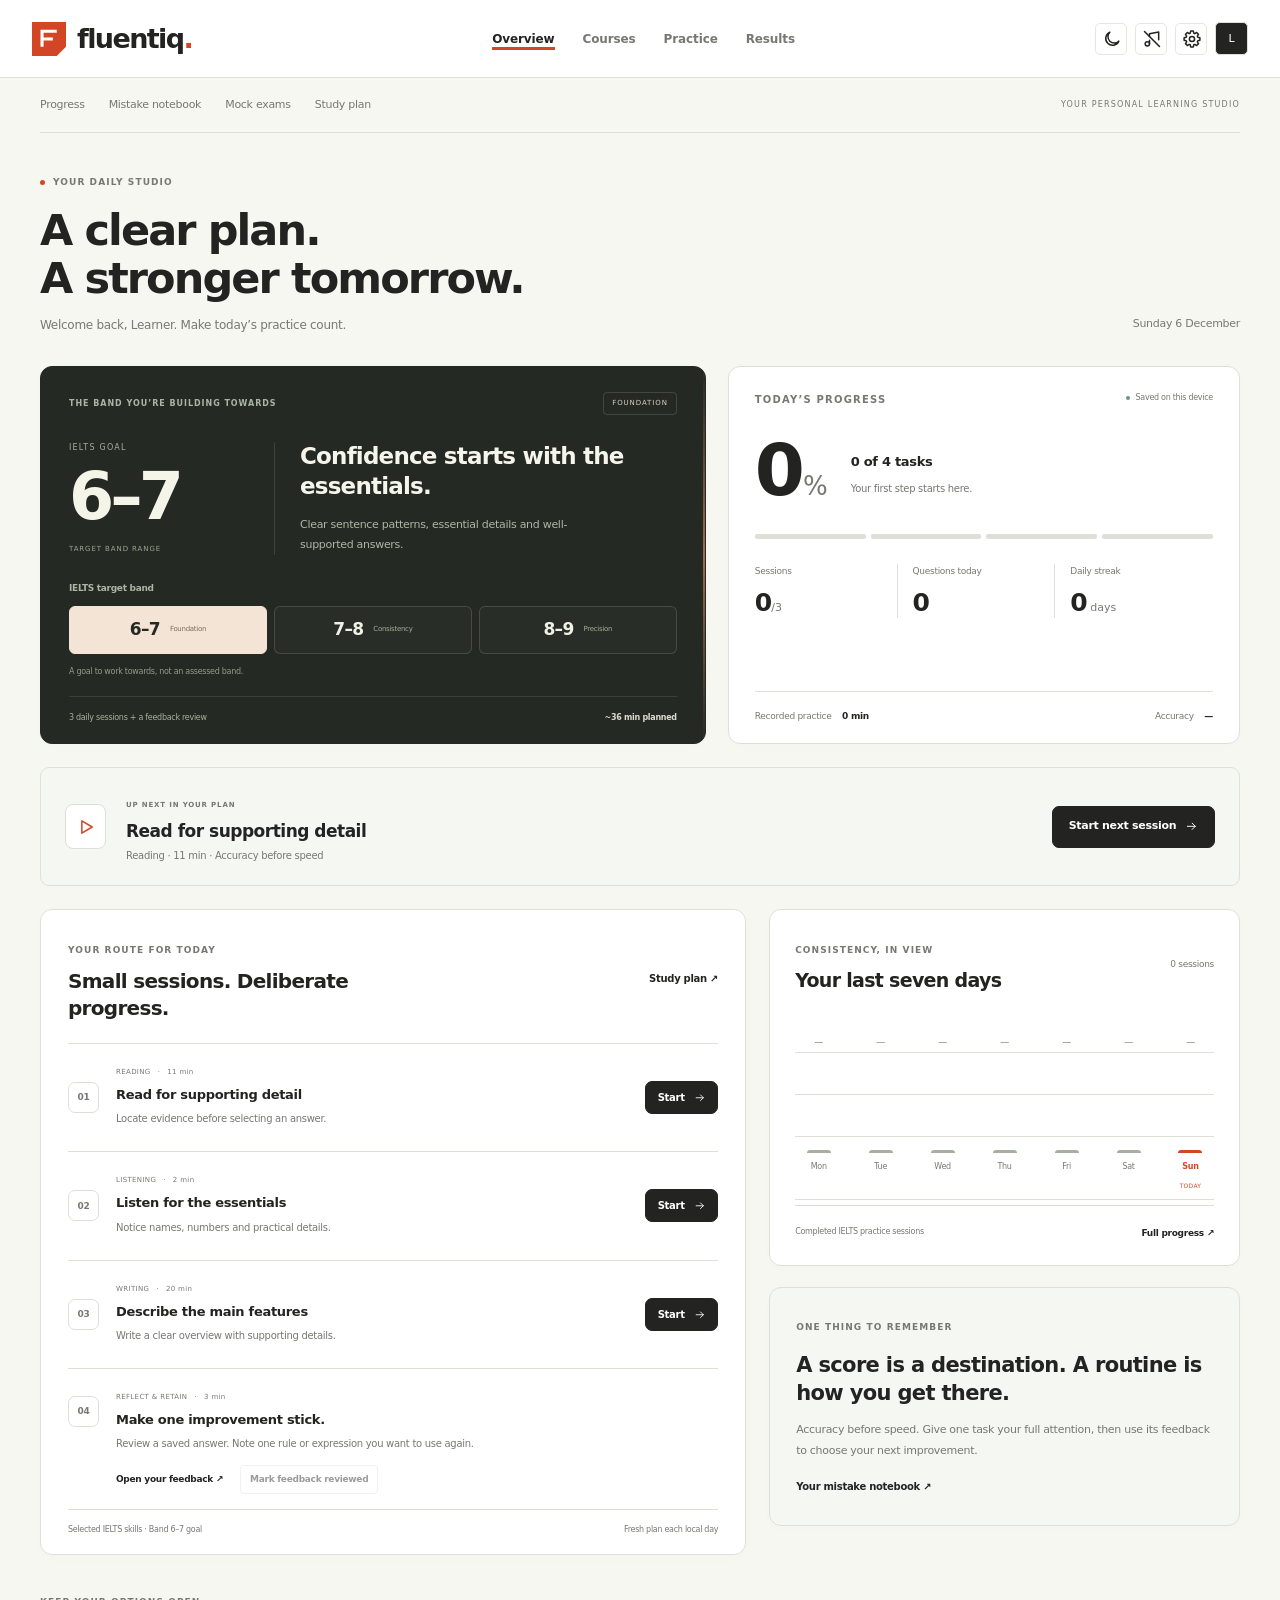
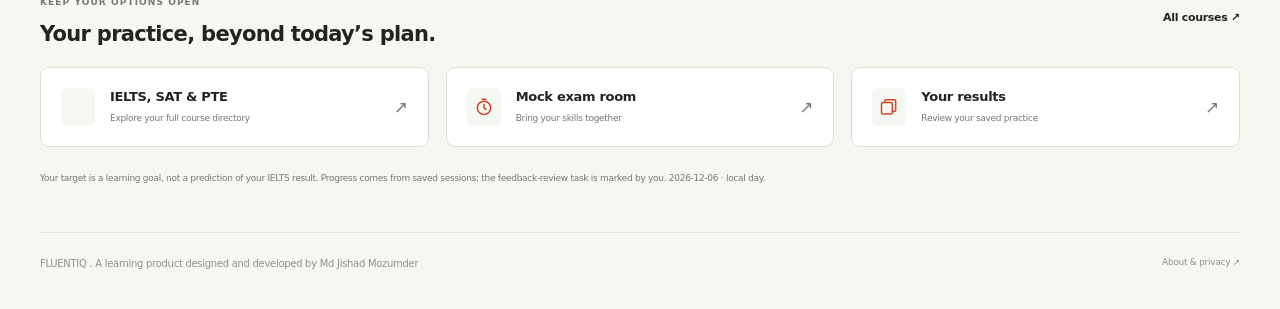
==== index.html @ cf51a18f "Add files via upload" ====
<!doctype html><html lang="en"><head><meta charset="utf-8"><meta name="viewport" content="width=device-width,initial-scale=1,viewport-fit=cover"><meta name="theme-color" content="#152e2b"><meta name="description" content="Fluentiq: IELTS, SAT and PTE courses with timed practice, live speaking examiner and instant writing feedback. Your personal practice workspace."><title>Fluentiq — Your daily learning studio</title><link rel="icon" href="icon.svg"><style>
:root{--bg:#f4f6fb;--surface:#fff;--surface2:#f8f9fd;--ink:#17213a;--muted:#71809a;--line:#e6eaf2;--blue:#3968f5;--violet:#7959ed;--good:#118b64;--bad:#d64e62;color-scheme:light}html[data-theme=dark]{--bg:#0d1221;--surface:#151d31;--surface2:#1b2540;--ink:#edf2ff;--muted:#9daac4;--line:#293550;color-scheme:dark}*{box-sizing:border-box}body{margin:0;background:var(--bg);color:var(--ink);font:16px/1.5 Inter,ui-sans-serif,system-ui,-apple-system,sans-serif}button,input,select,textarea{font:inherit}button{cursor:pointer}button:disabled{cursor:default;opacity:.5}button:focus-visible,a:focus-visible,input:focus-visible,textarea:focus-visible,select:focus-visible{outline:3px solid #8f9eff;outline-offset:3px}button{color:inherit}h1,h2,h3,p{margin-top:0}header{height:calc(76px + var(--sat,env(safe-area-inset-top)));padding:var(--sat,env(safe-area-inset-top)) max(20px,calc((100vw - 1180px)/2)) 0;display:flex;align-items:center;justify-content:space-between;background:var(--surface);border-bottom:1px solid var(--line);position:sticky;top:0;z-index:10}.brand{display:flex;gap:11px;align-items:center;background:none;border:0;text-align:left;padding:0}.brandmark{width:43px;height:43px;border-radius:14px;display:grid;place-items:center;font-weight:900;color:white;letter-spacing:-2px;background:linear-gradient(140deg,#315df0,#7657ef);box-shadow:0 8px 20px #4d68ef33}.brand b{letter-spacing:.15em}.brand small{display:block;font-size:.58rem;letter-spacing:.2em;color:var(--muted)}.actions{display:flex;gap:9px}.iconbtn,.avatar{width:41px;height:41px;border:1px solid var(--line);background:var(--surface);border-radius:13px;display:grid;place-items:center}.avatar{background:linear-gradient(135deg,#18294e,#5c6df1);color:#fff;border:0;overflow:hidden;padding:0;border-radius:50%;position:relative;flex-shrink:0}.avatar img{display:block;position:absolute;inset:0;width:100%;height:100%;object-fit:cover;object-position:center;border-radius:inherit}.layout{max-width:1180px;margin:auto;padding:28px 20px 50px;display:grid;grid-template-columns:200px minmax(0,1fr);gap:30px}aside{position:sticky;top:105px;height:max-content}.navlabel{font-size:.64rem;letter-spacing:.17em;color:var(--muted);padding:0 12px}.navbtn{display:flex;gap:13px;align-items:center;width:100%;padding:12px;border:0;background:transparent;border-radius:13px;text-align:left;color:var(--muted);font-size:.85rem;font-weight:650;margin-top:5px}.navbtn.active,.navbtn:hover{background:var(--surface);color:var(--blue);box-shadow:0 5px 20px #182a5a09}.navbtn span{width:20px;text-align:center;font-size:1.1rem}.sidebar-note{margin-top:26px;padding:20px 16px;border-radius:19px;background:linear-gradient(140deg,#172443,#2d4383);color:white}.sidebar-note b{font-size:.94rem}.sidebar-note p{font-size:.73rem;color:#c5d2f2;margin:10px 0 17px}.credit{display:block;color:var(--muted);font-size:.62rem;padding:20px 12px}main{min-width:0}.eyebrow{font-size:.65rem;font-weight:850;letter-spacing:.17em;color:var(--blue);text-transform:uppercase}.pagehead{display:flex;justify-content:space-between;align-items:center;margin:0 0 24px;gap:15px}.pagehead h1{font-size:2rem;letter-spacing:-.055em;margin:5px 0}.pagehead p{color:var(--muted);font-size:.85rem;margin:0}.hero{background:linear-gradient(115deg,#111a32,#243b78 65%,#4b4ce0);color:white;padding:32px;border-radius:25px;position:relative;overflow:hidden}.hero:after{content:"";position:absolute;right:-60px;top:-160px;width:340px;height:340px;border:1px solid #ffffff20;border-radius:50%;box-shadow:0 0 0 65px #ffffff04,0 0 0 130px #ffffff03;pointer-events:none}.hero .eyebrow{color:#b8c6ff}.hero h1{font-size:clamp(2rem,4vw,2.8rem);line-height:1.08;letter-spacing:-.055em;margin:13px 0}.hero p{font-size:.86rem;color:#d8e0ff;max-width:460px}.hero .actions{margin-top:24px;flex-wrap:wrap}.btn{border:0;border-radius:11px;padding:11px 16px;font-weight:750;display:inline-flex;align-items:center;justify-content:center;gap:8px;text-decoration:none;font-size:.82rem}.primary{background:linear-gradient(100deg,#4474ff,#8464f6);color:white;box-shadow:0 6px 15px #355ee825}.white{background:white;color:#1a2b57}.ghost{background:var(--surface2);color:var(--ink);border:1px solid var(--line)}.glass{background:#ffffff15;color:white;border:1px solid #ffffff30}.small{padding:8px 11px;font-size:.73rem}.grid{display:grid;gap:15px}.stats{grid-template-columns:repeat(4,1fr);margin:18px 0 28px}.stat,.panel,.coursecard,.testcard{border:1px solid var(--line);background:var(--surface);border-radius:20px;padding:19px;box-shadow:0 8px 24px #19285004}.stat{padding:16px}.stat small{font-size:.65rem;color:var(--muted)}.stat strong{display:block;font-size:1.7rem;letter-spacing:-.05em;margin:4px 0}.statTop{font-size:.7rem;color:var(--muted)}.sectiontitle{display:flex;justify-content:space-between;align-items:center;margin:25px 0 14px}.sectiontitle h2{font-size:1.06rem;margin:0}.textbtn{border:0;background:none;color:var(--blue);font-size:.75rem;font-weight:750}.examgrid{grid-template-columns:repeat(3,1fr)}.courseIcon{width:44px;height:44px;border-radius:14px;background:#eaf0ff;color:#4063d7;display:grid;place-items:center;font-size:1.4rem;margin-bottom:16px}.coursecard h3,.testcard h3{font-size:.98rem;margin-bottom:6px}.coursecard p,.testcard p{font-size:.75rem;color:var(--muted);margin-bottom:16px}.coursecard p{min-height:54px}.courseFoot{display:flex;justify-content:space-between;align-items:center;gap:4px}.courseFoot small{font-size:.64rem;color:var(--muted)}.twocol{grid-template-columns:1.2fr .8fr;margin-top:20px}.panel h3{font-size:.96rem;margin-bottom:12px}.panel p{font-size:.81rem;color:var(--muted)}.pill{display:inline-flex;padding:5px 9px;border-radius:50px;background:var(--surface2);color:var(--blue);font-size:.64rem;font-weight:800}.testtop{display:flex;justify-content:space-between;align-items:center;gap:9px;margin-bottom:10px}.tag{font-size:.65rem;font-weight:850;letter-spacing:.06em;color:var(--blue);text-transform:uppercase}.filters{display:flex;gap:7px;flex-wrap:wrap;margin:12px 0}.chip{border:1px solid var(--line);background:var(--surface);color:var(--muted);border-radius:50px;font-size:.73rem;padding:8px 12px}.chip.active{color:var(--blue);border-color:var(--blue);background:var(--surface2)}.testgrid{grid-template-columns:repeat(2,1fr);margin-top:20px}.testcard>.btn{width:100%}.testmeta{color:var(--muted);font-size:.68rem;margin-bottom:16px}.settingsgrid{grid-template-columns:repeat(2,1fr)}.setting{padding:15px 0;border-bottom:1px solid var(--line);display:flex;align-items:center;justify-content:space-between;gap:15px}.setting:last-child{border-bottom:0}.setting b{display:block;font-size:.8rem}.setting small{display:block;color:var(--muted);font-size:.69rem;max-width:260px}.switch{width:43px;height:25px;border-radius:40px;background:var(--line);border:0;position:relative;flex-shrink:0}.switch:after{content:"";position:absolute;width:19px;height:19px;top:3px;left:3px;border-radius:50%;background:white;transition:left .2s}.switch.on{background:var(--blue)}.switch.on:after{left:21px}input:not([type=checkbox]):not([type=range]),select,textarea{padding:11px;border-radius:11px;border:1px solid var(--line);background:var(--surface2);color:var(--ink);max-width:100%}label.field{display:block;font-size:.76rem;font-weight:700;margin:16px 0 7px}.field input{display:block;width:100%;margin-top:7px}textarea{width:100%;min-height:160px;resize:vertical}input[type=range]{width:125px}.profilehero{display:flex;align-items:center;gap:23px;padding:26px}.pfpic{width:100px;height:100px;border-radius:50%;background:linear-gradient(135deg,#18294e,#5c6df1);color:white;font-size:2.4rem;display:grid;place-items:center;overflow:hidden;flex:none}.pfpic{position:relative;padding:0}.pfpic img{display:block;position:absolute;inset:0;width:100%;height:100%;object-fit:cover;object-position:center;border-radius:inherit}.empty{padding:28px;color:var(--muted);font-size:.83rem;border:1px dashed var(--line);border-radius:16px;background:var(--surface)}.progress{height:6px;background:var(--line);border-radius:10px;overflow:hidden;margin:13px 0}.progress span{display:block;height:100%;background:linear-gradient(90deg,var(--blue),var(--violet))}.muted{font-size:.74rem;color:var(--muted)}.bottomnav{display:none}footer{font-size:.64rem;color:var(--muted);text-align:center;margin-top:40px}dialog{border:1px solid var(--line);background:var(--surface);color:var(--ink);padding:0;border-radius:22px;width:min(820px,calc(100% - 24px));max-height:calc(100dvh - 32px - var(--sat,env(safe-area-inset-top)) - var(--sab,env(safe-area-inset-bottom)));box-shadow:0 30px 100px #0005}dialog::backdrop{background:#090f20b8}.modalhead{display:flex;align-items:center;justify-content:space-between;gap:12px;padding:15px 20px;border-bottom:1px solid var(--line);position:sticky;top:0;background:var(--surface);z-index:2}.modalhead b{font-size:.85rem}#modalBody{padding:22px}.timer{font-weight:850;font-variant-numeric:tabular-nums;background:var(--surface2);border-radius:10px;padding:8px 12px;color:var(--blue)}.passage{background:var(--surface2);border-radius:14px;padding:18px;font-size:.84rem;white-space:pre-line;margin:17px 0;color:var(--muted)}.question{font-size:1.08rem;font-weight:750;margin:18px 0}.options{display:grid;gap:10px}.option{text-align:left;padding:14px;border:1px solid var(--line);background:var(--surface);border-radius:12px;font-size:.85rem}.option.selected{border-color:var(--blue);background:var(--surface2);color:var(--blue)}.qfoot{display:flex;justify-content:space-between;gap:10px;flex-wrap:wrap;margin-top:22px}.explain{border-left:3px solid var(--blue);background:var(--surface2);padding:15px;margin-top:15px;font-size:.8rem}.resultScore{font-size:3rem;font-weight:900;letter-spacing:-.06em;color:var(--blue)}.reviewitem{padding:15px 0;border-bottom:1px solid var(--line);font-size:.84rem}.reviewitem p{font-size:.78rem;color:var(--muted);white-space:pre-wrap}.coach{display:flex;gap:12px;align-items:center}.coach .brandmark{flex:none}.coach b{display:block;font-size:.9rem}.status{font-size:.74rem;color:var(--muted);margin:12px 0;min-height:22px}#toast{position:fixed;z-index:1100;bottom:90px;left:50%;transform:translateX(-50%);background:#172342;color:white;padding:12px 17px;border-radius:12px;font-size:.8rem;max-width:90vw;display:none}#toast.show{display:block}#splash{position:fixed;inset:0;z-index:1000;display:grid;place-items:center;background:radial-gradient(circle at 50% 35%,#243767,#0a1022 75%);color:white;transition:opacity .5s,visibility .5s}#splash.out{opacity:0;visibility:hidden;pointer-events:none}.splash-inner{text-align:center;padding:25px}.splash-inner .brandmark{width:88px;height:88px;font-size:2rem;border-radius:27px;margin:0 auto 28px;animation:arrive .9s both,pulse 3s 1s infinite}.splash-inner h1{font-size:1.55rem;letter-spacing:.4em;padding-left:.4em;animation:arrive 1s .2s both;margin-bottom:7px}.splash-inner p{font-size:.65rem;letter-spacing:.3em;color:#b8c6e4}.loading{display:block;width:45px;height:2px;background:linear-gradient(90deg,transparent,#b8c6ff,transparent);margin:28px auto}.splash-inner button{display:flex;margin:0 auto 20px}.splash-inner label{display:block;font-size:.78rem;color:#d8e0ff}.splash-inner small{display:block;margin-top:8px;color:#8f9cba;font-size:.65rem}.rm *{animation:none!important;transition:none!important}@keyframes arrive{from{opacity:0;transform:translateY(12px) scale(.9)}to{opacity:1;transform:none}}@keyframes pulse{50%{box-shadow:0 0 70px #7069ee55}}@media(prefers-reduced-motion:reduce){*{animation:none!important;transition:none!important}}@media(max-width:850px){.layout{grid-template-columns:1fr;padding-bottom:100px}aside{display:none}.bottomnav{display:flex;position:fixed;z-index:20;bottom:0;left:0;right:0;background:var(--surface);border-top:1px solid var(--line);padding:6px 4px max(6px,var(--sab,env(safe-area-inset-bottom)));justify-content:space-around}.bottomnav .navbtn{flex-direction:column;gap:1px;font-size:.6rem;align-items:center;width:auto;flex:1;margin:0;padding:5px}.bottomnav .navbtn.active{box-shadow:none}.twocol{grid-template-columns:1fr}}@media(max-width:560px){header{padding-left:14px;padding-right:14px}.layout{padding:18px 13px 100px}.hero{padding:24px 20px}.stats{grid-template-columns:repeat(2,1fr);gap:10px}.examgrid,.testgrid,.settingsgrid{grid-template-columns:1fr}.coursecard p{min-height:0}.pagehead{align-items:flex-start}.pagehead h1{font-size:1.8rem}.profilehero{flex-direction:column;text-align:center}.profilehero .actions{justify-content:center}#modalBody{padding:16px}.brand b{font-size:.88rem}}
.recording-panel{margin:18px 0}.recording-panel p{font-size:.76rem}.audio-clip{border-top:1px solid var(--line);padding:13px 0;display:flex;flex-direction:column;align-items:flex-start;gap:10px}.audio-clip b{font-size:.78rem}.audio-clip audio{width:100%;max-width:100%}.overall-module{margin:12px 0}.library-count{margin:15px 0}
/* Automatic branded opening and a focused feedback workspace. */
#splash{background:radial-gradient(ellipse at 50% 30%,#24365e 0%,#15213e 38%,#090e21 82%)}.splash-inner .brandmark{width:126px;height:126px;border-radius:37px;font-size:3rem;letter-spacing:-5px;margin-bottom:44px;box-shadow:0 0 100px #5261f03a}.splash-inner h1{font-size:1.6rem;letter-spacing:.55em;padding-left:.55em;margin-bottom:16px}.splash-inner p{font-size:.7rem;letter-spacing:.3em}.splash-inner .loading{margin:45px auto 22px;width:54px;background:linear-gradient(90deg,transparent,#cbd6ff,transparent);animation:pulse 1.3s infinite}.splash-inner small{font-size:.66rem;color:#9cabc9}.speaking-report{margin:22px 0 28px}.report-banner{display:flex;align-items:center;justify-content:space-between;gap:22px;border-radius:20px;padding:25px;background:linear-gradient(120deg,#172443,#33448a);color:#fff}.report-banner .eyebrow{color:#bac9ff}.report-banner h2{margin:8px 0;font-size:1.7rem;letter-spacing:-.04em}.report-banner p{color:#cbd6ef;font-size:.75rem;margin:0}.band-tile{min-width:145px;text-align:center;padding:15px;border:1px solid #ffffff28;border-radius:15px;background:#ffffff0a}.band-tile span,.band-tile small{font-size:.65rem;display:block;color:#d3ddff}.band-tile strong{font-size:3rem;letter-spacing:-.05em;line-height:1.3}.report-disclaimer{font-size:.72rem;color:var(--muted);margin:13px 0 22px}.report-summary{font-size:.88rem;line-height:1.7}.criteria-grid{display:grid;grid-template-columns:repeat(2,minmax(0,1fr));gap:12px;margin:18px 0}.criteria-grid .panel{padding:17px}.criteria-grid b{font-size:.78rem}.criteria-grid strong{font-size:1.3rem;color:var(--blue)}.criteria-grid p,.criteria-grid small{font-size:.74rem;line-height:1.7}.report-columns{display:grid;grid-template-columns:.85fr 1.15fr;gap:12px;margin-bottom:16px}.report-columns ul{padding-left:18px;font-size:.78rem;line-height:1.8}.report-columns li{margin:10px 0}.focus-item{border-top:1px solid var(--line);padding-top:13px;margin-top:13px}.focus-item b{font-size:.8rem}.focus-item p{font-size:.76rem;margin:6px 0}.practice-plan{padding-left:23px;font-size:.8rem}.practice-plan li{padding:8px}.practice-plan p{margin:6px 0}.report-limitations{font-size:.76rem;color:var(--muted);margin:20px 0}.assessment-connect{margin-top:18px}.consent{display:flex;gap:10px;align-items:flex-start;font-size:.76rem;margin:16px 0}.consent input{margin-top:4px}.assessment-connect>.btn{margin-top:4px}@media(max-width:560px){.report-banner{padding:20px;gap:14px;align-items:flex-start;flex-direction:column}.band-tile{display:flex;align-items:center;justify-content:space-between;gap:15px;width:100%;padding:10px 14px}.band-tile strong{font-size:2.5rem}.criteria-grid,.report-columns{grid-template-columns:1fr}.splash-inner .brandmark{width:116px;height:116px;border-radius:34px}.splash-inner h1{font-size:1.45rem}}
.ai-setup{margin:16px 0;color:var(--muted);font-size:.74rem}.ai-setup summary{cursor:pointer;color:var(--blue);font-weight:700}.ai-setup ol{padding-left:20px}.ai-setup li{margin:8px 0}
.examiner-picker{padding:17px;border:1px solid var(--line);border-radius:16px;margin:18px 0 22px;min-width:0}.examiner-picker legend{font-size:.82rem;font-weight:800;padding:0 7px}.examiner-options{display:grid;grid-template-columns:1fr 1fr;gap:10px}.examiner-option{display:flex;align-items:center;gap:10px;padding:13px 10px;border:1px solid var(--line);border-radius:13px;background:var(--surface);cursor:pointer}.examiner-option.selected{border-color:var(--blue);background:var(--surface2)}.examiner-option input{accent-color:var(--blue);flex:none}.examiner-initials{width:34px;height:34px;display:grid;place-items:center;border-radius:11px;background:linear-gradient(135deg,#315df0,#7959ed);color:white;font-size:.7rem;font-weight:850;flex:none}.examiner-option b{display:block;font-size:.79rem}.examiner-option small{display:block;font-size:.64rem;color:var(--muted)}.examiner-picker>p{font-size:.68rem;color:var(--muted);margin:10px 0 0}@media(max-width:560px){.examiner-options{grid-template-columns:1fr}}

.examiner-subtitles{min-height:4.5em;line-height:1.7}.examiner-subtitles .current-word{color:var(--blue);font-weight:850}.option.correct{border-color:var(--good)}.option.incorrect{border-color:var(--bad)}
[hidden]{display:none!important}
dialog#practice{width:100vw;max-width:none;height:100dvh;max-height:none;margin:0;border:0;border-radius:0;box-shadow:none;overflow:hidden}
dialog#practice[open]{display:flex;flex-direction:column}
dialog#practice .modalhead{position:static;justify-content:flex-start;gap:12px;padding:calc(10px + max(env(safe-area-inset-top,0px),var(--safe-area-inset-top,0px))) 16px 10px}
dialog#practice #modalBody{flex:1;overflow-y:auto;-webkit-overflow-scrolling:touch;width:min(760px,100%);margin:0 auto;padding:16px 18px calc(24px + env(safe-area-inset-bottom,0px))}
.backbtn{border:1px solid var(--line);background:var(--surface2);color:var(--ink);border-radius:12px;padding:9px 14px;font-weight:700;font-size:.82rem;flex:none}
.quitback{position:fixed;inset:0;z-index:60;background:#090f20c8;display:grid;place-items:center;padding:20px}
.quitcard{background:var(--surface);color:var(--ink);border:1px solid var(--line);border-radius:20px;padding:22px;width:min(420px,100%);box-shadow:0 30px 80px #0006}
.quitcard h3{margin:0 0 8px}.quitcard p{margin:0 0 18px;color:var(--muted);font-size:.88rem;line-height:1.5}
.quitrow{display:flex;flex-direction:row;gap:10px}.quitrow .btn{flex:1}
.live-lobby{text-align:center;padding:6px 0 20px}.live-lobby h2{margin:10px 0 2px}
.live-rules{text-align:left;color:var(--muted);font-size:.84rem;line-height:1.7;margin:14px 0}
.live-av{width:46px;height:46px;border-radius:50%;display:grid;place-items:center;color:#fff;font-weight:850;background:linear-gradient(135deg,#3968f5,#7959ed);flex:none}
.live-av.big{width:84px;height:84px;font-size:1.6rem;margin:6px auto}
.live-av.talk{animation:livetalk 1.1s ease-in-out infinite}@keyframes livetalk{50%{box-shadow:0 0 0 10px #3968f533}}
.live{display:flex;flex-direction:column;min-height:calc(100dvh - 150px);gap:12px}
.live-head{display:flex;justify-content:space-between;align-items:center}
.qtimer{font-weight:850;font-variant-numeric:tabular-nums;color:var(--blue)}
.live-ex{display:flex;align-items:center;gap:12px}.live-ex b{display:block}
.live-stage{flex:1;display:flex;flex-direction:column;justify-content:center;gap:12px;min-height:150px}
.live-caption{font-size:1.35rem;line-height:1.6;color:var(--ink)}
.cue{background:var(--surface2);border:1px solid var(--line);border-radius:16px;padding:18px}.cue p{margin:8px 0 0;white-space:pre-line;font-size:1rem;line-height:1.6}
.live-transcript{min-height:2.6em;max-height:5.2em;overflow:hidden;color:var(--muted);font-size:.84rem;line-height:1.5}
.typebox textarea{width:100%;min-height:110px;margin-bottom:8px}
.live-mic{display:flex;flex-direction:column;align-items:center;gap:8px;margin-top:auto;padding-top:6px;text-align:center}
.micbtn{width:86px;height:86px;border-radius:50%;border:0;color:#fff;display:grid;place-items:center;background:linear-gradient(135deg,#3968f5,#7959ed);box-shadow:0 10px 30px #3968f55e;position:relative;--lv:0}
.micbtn.off{background:var(--surface2);color:var(--muted);box-shadow:none;border:1px solid var(--line)}
.micbtn.blocked{background:var(--bad)}
.micbtn.listen:before{content:"";position:absolute;inset:-8px;border-radius:50%;border:3px solid #3968f580;transform:scale(calc(1 + var(--lv)*.25));transition:transform .12s;animation:micring 1.6s ease-out infinite}
@keyframes micring{from{opacity:.9}to{opacity:0}}
.rm .live-av.talk,.rm .micbtn.listen:before{animation:none}
.live-lobby .actions{justify-content:center}
.option:disabled{opacity:1}
.option.correct,.option.correct:disabled{border-color:#22c55e;background:#22c55e24;color:#15803d;font-weight:650}
.option.incorrect,.option.incorrect:disabled{border-color:#ef4444;background:#ef444424;color:#b91c1c;font-weight:650}
html[data-theme=dark] .option.correct,html[data-theme=dark] .option.correct:disabled{color:#4ade80}
html[data-theme=dark] .option.incorrect,html[data-theme=dark] .option.incorrect:disabled{color:#f87171}
.option.correct:after{content:"✓";float:right;font-weight:850}.option.incorrect:after{content:"✗";float:right;font-weight:850}
.explain.good{border-left-color:#22c55e}.explain.bad{border-left-color:#ef4444}
.explain b{font-size:.92rem}.explain.good b{color:#16a34a}.explain.bad b{color:#dc2626}
.explain p{margin:6px 0 0;line-height:1.55}.explain .ans{margin-top:7px}
.live-think{text-align:center;padding:48px 0}.live-think h2{margin:14px 0 6px}.live-think .progress{max-width:320px;margin:20px auto 0}
.coursecard,.testcard,.seccard{position:relative}
.doneTick{position:absolute;top:14px;right:14px;width:26px;height:26px;border-radius:50%;background:#22c55e;color:#fff;display:grid;place-items:center;font-weight:900;font-size:.85rem;z-index:1}
.coursecard.done,.testcard.done,.seccard.done{border-color:#22c55e77}
.testcard.done .testtop{padding-right:34px}
.crumbbar{display:flex;justify-content:space-between;align-items:center;margin:0 0 16px}
.backlink{border:1px solid var(--line);background:var(--surface);color:var(--ink);border-radius:50px;padding:9px 15px;font-weight:700;font-size:.8rem}
.homebtn{width:42px;height:42px;border-radius:50%;border:1px solid var(--line);background:var(--surface);color:var(--ink);display:grid;place-items:center}
.cprogress{margin:0 0 20px}.cprogress small{display:block;margin-top:8px;color:var(--muted);font-size:.74rem}
.secgrid{display:grid;grid-template-columns:repeat(auto-fill,minmax(250px,1fr));gap:14px}
.seccard{text-align:left;width:100%;border:1px solid var(--line);background:var(--surface);color:var(--ink);border-radius:20px;padding:18px;display:flex;flex-direction:column;gap:8px;box-shadow:0 8px 24px #19285004}
.seccard:disabled{opacity:.5}
.seccard .secicon{width:46px;height:46px;border-radius:14px;display:grid;place-items:center;font-size:1.35rem;font-weight:800;background:var(--surface2)}
.seccard h3{margin:4px 0 0}.seccard p{margin:0;color:var(--muted);font-size:.8rem;line-height:1.5}
.seccard .secmeta{display:flex;justify-content:space-between;font-size:.72rem;color:var(--muted)}
.seccard .progress{height:6px;display:block}
.timer.warn{color:#ef4444}
dialog#practice .modalhead .homebtn{margin-left:auto;width:38px;height:38px;flex:none}
/* ===== Fluentiq course experience ===== */
.coursecard.clickable{display:flex;flex-direction:column;text-align:left;width:100%;color:inherit;font:inherit;cursor:pointer;transition:transform .15s,box-shadow .15s,border-color .15s}
.coursecard.clickable:hover{transform:translateY(-2px);box-shadow:0 14px 34px #19285014;border-color:#c9d4f5}
.coursecard.clickable:active{transform:scale(.99)}
.coursecard .progress{margin:0 0 12px}
.coursecard p{flex:1}
.cc-top{display:flex;justify-content:space-between;align-items:flex-start}
.coursecard .doneTick{top:12px;right:12px}
.coursecard.done .ring{visibility:hidden}
.courseIcon.big{width:58px;height:58px;font-size:1.8rem;margin:0;flex:none}
.ring{position:relative;display:inline-grid;place-items:center;flex:none}
.ring svg{position:absolute;inset:0;transform:rotate(-90deg)}
.ring circle{fill:none;stroke-width:6}
.ring-bg{stroke:var(--line)}
.ring-fg{stroke:var(--blue);stroke-linecap:round;transition:stroke-dashoffset .6s}
.ring.complete .ring-fg{stroke:#22c55e}
.ring b{font-size:.72rem;font-variant-numeric:tabular-nums}
.ring.complete b{color:#16a34a;font-size:1.1rem}
.crumbbar{position:sticky;top:calc(76px + var(--sat,env(safe-area-inset-top)));z-index:6;display:flex;align-items:center;gap:10px;margin:-8px 0 16px;padding:10px 0;background:var(--bg)}
.crumbbar .trail{flex:1;min-width:0;font-size:.74rem;color:var(--muted);white-space:nowrap;overflow:hidden;text-overflow:ellipsis}
.backlink{flex:none}
.homebtn{flex:none;transition:background .15s,color .15s}
.homebtn:hover{background:var(--blue);color:#fff;border-color:var(--blue)}
.course-hero{display:flex;align-items:center;justify-content:space-between;gap:18px;padding:24px;border-radius:24px;background:linear-gradient(115deg,#111a32,#243b78 65%,#4b4ce0);color:#fff;margin-bottom:14px}
.course-hero .ch-main{display:flex;gap:16px;align-items:center;min-width:0}
.course-hero h1{font-size:clamp(1.6rem,4vw,2.2rem);letter-spacing:-.05em;margin:4px 0}
.course-hero p{color:#d3dcff;font-size:.84rem;margin:0}
.course-hero .eyebrow{color:#b8c6ff}
.course-hero .ring-bg{stroke:#ffffff26}.course-hero .ring-fg{stroke:#fff}.course-hero .ring b{color:#fff;font-size:.95rem}
.course-hero .courseIcon{color:#3550c8}
.panel.continue{display:flex;align-items:center;justify-content:space-between;gap:14px;margin:14px 0;border-left:4px solid var(--blue)}
.panel.continue h3{margin:6px 0 2px}
.panel.continue .btn{flex:none}
.secgrid{grid-template-columns:repeat(auto-fill,minmax(240px,1fr))}
.seccard{cursor:pointer;transition:transform .15s,box-shadow .15s,border-color .15s;font:inherit}
.seccard:hover:not(:disabled){transform:translateY(-2px);box-shadow:0 14px 34px #19285014;border-color:#c9d4f5}
.seccard .secicon{background:#eaf0ff;color:#3550c8}
.seccard.wide{grid-column:1/-1;flex-direction:row;flex-wrap:wrap;align-items:center;background:linear-gradient(120deg,var(--surface),var(--surface2))}
.seccard.wide .sectext{flex:1;min-width:200px}
.seccard.wide .secmeta{width:100%}
.seccard.wide .secicon{background:linear-gradient(135deg,#315df0,#7959ed);color:#fff}
.seccard.done .secicon{background:#dcfce7;color:#15803d}
.seccard .doneTick{top:12px;right:12px}
.secicon.inline{display:inline-grid;width:40px;height:40px;border-radius:12px;font-size:1.1rem;vertical-align:middle;margin-right:10px;background:#eaf0ff;color:#3550c8;place-items:center}
.sechead h1{display:flex;align-items:center}
.infochips{display:flex;flex-wrap:wrap;gap:8px;margin:0 0 16px}
.infochips span{font-size:.72rem;padding:7px 11px;border-radius:40px;background:var(--surface);border:1px solid var(--line);color:var(--muted)}
.infochips.center{justify-content:center;margin:12px 0}
.grouptitle{font-size:.8rem;letter-spacing:.08em;text-transform:uppercase;color:var(--muted);margin:22px 0 10px}
.classlist{display:grid;gap:10px}
.classrow{display:flex;align-items:center;gap:13px;width:100%;text-align:left;padding:14px 15px;border:1px solid var(--line);border-radius:16px;background:var(--surface);color:var(--ink);font:inherit;cursor:pointer;transition:border-color .15s,transform .15s,box-shadow .15s}
.classrow:hover{border-color:#c9d4f5;box-shadow:0 8px 22px #19285010}
.classrow:active{transform:scale(.995)}
.cnum{width:38px;height:38px;flex:none;border-radius:12px;display:grid;place-items:center;font-weight:850;font-size:.78rem;background:var(--surface2);color:var(--muted);font-variant-numeric:tabular-nums}
.classrow.done .cnum{background:#22c55e;color:#fff;font-size:1rem}
.classrow.done{border-color:#22c55e55}
.classrow.next{border-color:var(--blue);box-shadow:0 0 0 3px #3968f51a}
.classrow.next .cnum{background:var(--blue);color:#fff}
.classrow.inprog .cnum{background:#fef3c7;color:#b45309}
.cbody{flex:1;min-width:0}
.cbody b{display:block;font-size:.88rem;line-height:1.35}
.cbody b .tag{display:block;margin-bottom:3px;font-size:.6rem}
.cbody small{display:block;color:var(--muted);font-size:.7rem;margin-top:3px}
.cstate{flex:none;font-size:.7rem;font-weight:800;color:var(--blue);text-align:right;max-width:110px}
.classrow.done .cstate{color:#16a34a}
.classrow.inprog .cstate{color:#b45309}
.chev{flex:none;color:var(--muted);font-size:1.3rem;line-height:1}
.minibar{width:110px;height:6px;border-radius:9px;background:var(--line);overflow:hidden;flex:none}
.minibar span{display:block;height:100%;background:linear-gradient(90deg,var(--blue),var(--violet))}
html[data-theme=dark] .seccard .secicon,html[data-theme=dark] .secicon.inline{background:#22305a;color:#c3d0ff}
html[data-theme=dark] .seccard.done .secicon{background:#14532d;color:#86efac}
html[data-theme=dark] .classrow.inprog .cnum{background:#422006;color:#fbbf24}
html[data-theme=dark] .course-hero .courseIcon{color:#3550c8}
/* ===== Question screen ===== */
.qclock{height:5px;border-radius:9px;background:var(--line);overflow:hidden;margin:10px 0 2px}
.qclock span{display:block;height:100%;background:linear-gradient(90deg,var(--blue),var(--violet));transition:width .95s linear}
.qclock span.warn{background:#ef4444}
.qpaused{font-size:.72rem;color:var(--blue);margin:4px 0 0}
.qhead{display:flex;justify-content:space-between;align-items:center;gap:10px;margin:12px 0 4px}
.qdots{display:flex;gap:4px;flex-wrap:wrap;justify-content:flex-end}
.qdot{width:8px;height:8px;border-radius:50%;background:var(--line)}
.qdot.now{outline:2px solid var(--blue);outline-offset:1px}
.qdot.ok{background:#22c55e}.qdot.no{background:#ef4444}.qdot.seen{background:var(--blue)}
.qtext{white-space:pre-line;line-height:1.5}
.option{display:flex;gap:12px;align-items:flex-start}
.optkey{flex:none;width:26px;height:26px;border-radius:8px;display:grid;place-items:center;font-size:.72rem;font-weight:850;background:var(--surface2);border:1px solid var(--line)}
.option.selected .optkey{background:var(--blue);color:#fff;border-color:var(--blue)}
.option.correct .optkey{background:#22c55e;color:#fff;border-color:#22c55e}
.option.incorrect .optkey{background:#ef4444;color:#fff;border-color:#ef4444}
.option.correct:after,.option.incorrect:after{margin-left:auto}
.listenbox{margin:14px 0}
.lockednote{margin-top:14px}
.scorehead{display:flex;justify-content:space-between;align-items:center;gap:16px;margin:8px 0}
.esttile{text-align:center;padding:12px 16px;border-radius:16px;background:var(--surface2);border:1px solid var(--line);min-width:120px}
.esttile small{display:block;font-size:.64rem;color:var(--muted)}
.esttile strong{display:block;font-size:2rem;letter-spacing:-.04em;color:var(--blue);line-height:1.2}
.timeline{display:grid;grid-template-columns:repeat(3,1fr);gap:10px;margin:12px 0 4px}
.timeline div{padding:12px;border-radius:14px;background:var(--surface2);text-align:center}
.timeline b{display:block;font-size:.95rem}
.timeline small{font-size:.64rem;color:var(--muted)}
.rvhead{display:flex;justify-content:space-between;gap:10px}
.rvhead .muted{flex:none;white-space:nowrap}
.rv-ok .rvhead b{color:var(--ink)}.rv-no .rvhead b:first-child{color:var(--bad)}
.reviewactions{display:flex;flex-wrap:wrap;gap:10px;justify-content:flex-end;margin-top:22px}
.mod-done{border-color:#22c55e55}
/* ===== Writing ===== */
.writeprompt .tag{display:block;margin-bottom:8px}
.promptText{white-space:pre-line;font-size:.9rem;line-height:1.6;color:var(--ink)!important}
textarea#writingText{min-height:260px;line-height:1.6;font-size:.95rem}
textarea#writingText.short{min-height:130px}
.wstats{display:flex;flex-wrap:wrap;gap:8px;margin:8px 0 0;font-size:.72rem;color:var(--muted)}
.wstats span{padding:5px 10px;border-radius:30px;background:var(--surface2);border:1px solid var(--line)}
.wstats .ok{color:#15803d;border-color:#22c55e77;background:#22c55e14}
.wstats .warn{color:#b45309}
.wstats.big{margin:14px 0}
.wstats.big b{color:var(--ink);font-size:.9rem}
.checkrow{display:flex;gap:10px;align-items:flex-start;font-size:.82rem;margin:12px 0}
.checkrow input{margin-top:4px}
.chart{margin:14px 0 0;padding:14px;border-radius:16px;background:var(--surface2);border:1px solid var(--line)}
.charttitle{display:block;font-size:.82rem;margin-bottom:8px}
.chart svg{width:100%;height:auto;display:block;color:var(--muted)}
.chart .grid{stroke:var(--line);stroke-width:1}
.chart .axis{fill:var(--muted);font-size:15px}
.chart .vlabel{fill:var(--ink);font-size:14px;font-weight:700}
.chart .pielabel{fill:#fff;font-size:12px;font-weight:800}
.chart figcaption{font-size:.66rem;color:var(--muted);margin-top:6px}
.chartlegend{display:flex;flex-wrap:wrap;gap:12px;font-size:.72rem;margin-top:8px}
.chartlegend span{display:flex;align-items:center;gap:6px}
.chartlegend i{width:12px;height:12px;border-radius:3px;display:inline-block}
.tablewrap{overflow-x:auto}
.datatable{border-collapse:collapse;width:100%;font-size:.82rem}
.datatable th,.datatable td{padding:8px 10px;border-bottom:1px solid var(--line);text-align:right}
.datatable th:first-child{text-align:left}
.datatable thead th{color:var(--muted);font-size:.72rem}
.process{list-style:none;margin:0;padding:0;display:grid;gap:22px;counter-reset:s}
.process li{position:relative;display:flex;gap:10px;align-items:center;padding:10px 12px;border-radius:12px;background:var(--surface);border:1px solid var(--line);font-size:.82rem}
.process li span{width:26px;height:26px;border-radius:50%;display:grid;place-items:center;background:var(--blue);color:#fff;font-weight:800;font-size:.72rem;flex:none}
.process li:not(:last-child):after{content:"↓";position:absolute;left:22px;bottom:-21px;color:var(--muted);font-weight:800}
.fixlist{list-style:none;padding:0;margin:0}
.fixlist li{padding:10px 0;border-bottom:1px solid var(--line);font-size:.84rem}
.fixlist li:last-child{border-bottom:0}
.fixlist s{color:var(--bad)}
.fixlist b{color:#15803d}
html[data-theme=dark] .fixlist b{color:#4ade80}
.fixlist small{display:block;color:var(--muted);font-size:.72rem;margin-top:3px}
.tagk{display:inline-block;font-size:.6rem;font-weight:850;letter-spacing:.06em;text-transform:uppercase;padding:3px 7px;border-radius:6px;margin-right:8px;background:var(--surface2);color:var(--muted)}
.tagk.k-grammar{background:#fee2e2;color:#b91c1c}.tagk.k-spelling{background:#fef3c7;color:#b45309}.tagk.k-punctuation{background:#e0e7ff;color:#4338ca}
.passage.marked{white-space:pre-wrap;color:var(--ink);line-height:1.75}
.passage.marked mark{background:#fde68a;color:inherit;border-radius:4px;padding:0 2px}
.passage.marked mark.mk-grammar{background:#fecaca}
.passage.marked mark.mk-punctuation{background:#c7d2fe}
html[data-theme=dark] .passage.marked mark{background:#78350f}html[data-theme=dark] .passage.marked mark.mk-grammar{background:#7f1d1d}html[data-theme=dark] .passage.marked mark.mk-punctuation{background:#312e81}
.criteria-grid strong small{font-size:.7rem;color:var(--muted)}
/* ===== Live speaking ===== */
.live-caption.hintcap{font-size:1.02rem;color:var(--muted)}
.resultrow{margin-bottom:12px}
@media(max-width:560px){
 .course-hero{padding:18px;align-items:flex-start}
 .course-hero .ring{width:64px!important;height:64px!important}
 .courseIcon.big{width:46px;height:46px;font-size:1.4rem}
 .panel.continue{flex-direction:column;align-items:stretch}
 .panel.continue .btn{width:100%}
 .cstate{max-width:76px;font-size:.64rem}
 .timeline{gap:6px}.timeline div{padding:9px 6px}
 .scorehead{align-items:flex-start}
 .crumbbar{top:calc(76px + var(--sat,env(safe-area-inset-top)));margin-top:-6px}
 .minibar{width:70px}
 .reviewactions .btn{flex:1 1 100%}
}
/* ===== v3: part folders & info cards ===== */
.foldergrid{display:grid;gap:12px;grid-template-columns:repeat(auto-fill,minmax(280px,1fr))}
.foldercard{position:relative;display:flex;gap:14px;text-align:left;width:100%;padding:16px;border:1px solid var(--line);border-radius:18px;background:var(--surface);color:var(--ink);font:inherit;cursor:pointer;transition:border-color .15s,box-shadow .15s,transform .15s}
.foldercard:hover{border-color:#c9d4f5;box-shadow:0 10px 26px #19285012}
.foldercard.full{grid-column:1/-1;background:linear-gradient(120deg,var(--surface),var(--surface2));border-color:#c9d4f5}
.foldercard.done{border-color:#22c55e66}
.foldercard .doneTick{top:12px;right:12px}
.fnum{flex:none;width:40px;height:40px;border-radius:12px;display:grid;place-items:center;font-weight:900;background:#eaf0ff;color:#3550c8}
.foldercard.full .fnum{background:linear-gradient(135deg,#315df0,#7959ed);color:#fff}
.foldercard.done .fnum{background:#22c55e;color:#fff}
.fbody{flex:1;min-width:0;display:flex;flex-direction:column;gap:6px}
.fbody h3{margin:0;font-size:.98rem;padding-right:28px}
.fbody p{margin:0;font-size:.76rem;color:var(--muted);line-height:1.5}
.fbody .ftime{color:var(--blue);font-weight:700}
.fbody .secmeta{display:flex;justify-content:space-between;font-size:.7rem;color:var(--muted)}
.fbody .progress{margin:4px 0 0;height:5px}
.infocard{display:grid;grid-template-columns:repeat(3,1fr);gap:10px;margin:0 0 14px}
.infocard>div{padding:14px;border-radius:16px;background:var(--surface);border:1px solid var(--line)}
.infocard span{font-size:.66rem;font-weight:850;letter-spacing:.08em;text-transform:uppercase;color:var(--blue)}
.infocard p{margin:6px 0 0;font-size:.8rem;line-height:1.55}
html[data-theme=dark] .fnum{background:#22305a;color:#c3d0ff}
/* ===== v3: exam runner ===== */
.secintro h2{margin:12px 0 10px}
.secintro .rules ul{padding-left:18px;font-size:.84rem;line-height:1.7;margin:0}
.sectop{position:sticky;top:-16px;z-index:3;display:flex;justify-content:space-between;align-items:center;gap:10px;padding:10px 0;margin:-6px 0 6px;background:var(--surface);border-bottom:1px solid var(--line)}
.sectop>div{display:flex;flex-direction:column;gap:3px;min-width:0}
.sectop .pill{align-self:flex-start}
.sectop .phase{font-size:.88rem}
.sectop small{font-size:.7rem}
.eq{display:flex;gap:4px;align-items:flex-end;height:18px;margin:6px 0}
.eq i{width:4px;background:var(--blue);border-radius:2px;animation:eq 1s ease-in-out infinite}
.eq i:nth-child(2){animation-delay:.2s}.eq i:nth-child(3){animation-delay:.4s}.eq i:nth-child(4){animation-delay:.1s}.eq i:nth-child(5){animation-delay:.3s}
@keyframes eq{0%,100%{height:4px}50%{height:18px}}
.parttabs{display:flex;gap:6px;overflow-x:auto;margin:10px 0;padding-bottom:2px}
.ptab{flex:1;min-width:76px;border:1px solid var(--line);background:var(--surface);color:var(--ink);border-radius:12px;padding:8px 6px;font:inherit;font-size:.78rem;font-weight:750;display:flex;flex-direction:column;align-items:center}
.ptab small{font-size:.62rem;color:var(--muted);font-weight:600}
.ptab.on{border-color:var(--blue);background:var(--surface2);color:var(--blue)}
.ptab:disabled{opacity:.45}
.seg{display:flex;padding:4px;border-radius:12px;background:var(--surface2);border:1px solid var(--line);margin:8px 0 12px}
.segb{flex:1;border:0;background:none;border-radius:9px;padding:9px;font:inherit;font-size:.82rem;font-weight:750;color:var(--muted)}
.segb.on{background:var(--surface);color:var(--blue);box-shadow:0 2px 8px #19285014}
.segb small{font-weight:600}
.pane.hide{display:none}
.rpassage{background:var(--surface2);border-radius:16px;padding:16px 16px 6px;margin-bottom:12px}
.rpassage h3{margin:0 0 10px;font-size:1.05rem}
.rpassage p{font-size:.9rem;line-height:1.75;margin:0 0 12px}
.plet{display:inline-grid;place-items:center;width:22px;height:22px;border-radius:6px;background:var(--blue);color:#fff;font-size:.7rem;margin-right:8px;vertical-align:1px}
.gotoq{width:100%;margin-bottom:8px}
.partintro{font-size:.84rem;color:var(--muted);margin:6px 0 4px}
.qgroup{margin:16px 0 22px}
.qgroup h4{margin:0 0 4px;font-size:.92rem}
.instr{font-size:.8rem;color:var(--muted);margin:0 0 12px;line-height:1.55}
.instr b{color:var(--ink)}
.qn{display:inline-grid;place-items:center;min-width:24px;height:24px;padding:0 5px;border-radius:7px;background:var(--surface2);border:1px solid var(--line);font-size:.7rem;font-weight:850;margin-right:8px;flex:none}
.formcard{border:1px solid var(--line);border-radius:14px;overflow:hidden}
.formtitle{display:block;padding:10px 14px;background:var(--surface2);font-size:.85rem;border-bottom:1px solid var(--line)}
.qgroup>.formtitle{border:1px solid var(--line);border-radius:12px;margin-bottom:8px}
.formrow{display:grid;grid-template-columns:minmax(0,1fr) minmax(0,1.1fr);gap:10px;align-items:center;padding:9px 14px;border-bottom:1px solid var(--line);font-size:.84rem}
.formrow:last-child{border-bottom:0}
.fv{display:flex;align-items:center;flex-wrap:wrap;gap:4px}
.gapin{width:140px;max-width:100%;padding:7px 9px!important;border-radius:9px!important;border:1.5px solid var(--line)!important;background:var(--surface)!important;font-size:.88rem;font-weight:650;color:var(--blue)!important;margin:2px 4px}
.gapin:focus{border-color:var(--blue)!important;outline:none}
.gaplist{list-style:none;padding:0;margin:0}
.gaplist li{display:flex;gap:6px;align-items:baseline;padding:8px 0;border-bottom:1px solid var(--line);font-size:.86rem;line-height:2}
.mcq,.tf{padding:10px 0;border-bottom:1px solid var(--line)}
.mq{display:flex;align-items:baseline;font-size:.88rem;font-weight:650;margin:0 0 8px;line-height:1.5}
.option.small{padding:10px 12px;font-size:.84rem;margin-bottom:6px;width:100%}
.tfrow{display:grid;grid-template-columns:repeat(3,1fr);gap:6px}
.tfbtn{border:1px solid var(--line);background:var(--surface);color:var(--ink);border-radius:10px;padding:9px 4px;font:inherit;font-size:.72rem;font-weight:800;letter-spacing:.03em}
.tfbtn.selected{background:var(--blue);border-color:var(--blue);color:#fff}
.optbox{border:1px solid var(--line);border-radius:12px;padding:10px 12px;margin-bottom:10px;font-size:.82rem;line-height:1.7;background:var(--surface2)}
.optbox b{margin-right:6px}
.matchrow{display:flex;align-items:center;gap:8px;padding:8px 0;border-bottom:1px solid var(--line);font-size:.86rem}
.matchrow .ml{flex:1}
.matchrow select{min-width:78px}
.secfoot{position:sticky;bottom:-24px;display:flex;justify-content:space-between;align-items:center;gap:10px;padding:12px 0;margin-top:8px;background:var(--surface);border-top:1px solid var(--line)}
.tline{font-size:.84rem;line-height:1.6;margin:6px 0}
.okc{color:#16a34a}
html[data-theme=dark] .okc{color:#4ade80}
/* maps */
.maps{display:grid;grid-template-columns:1fr 1fr;gap:10px}
.maps svg{width:100%;height:auto;display:block}
.maplabel{display:block;text-align:center;font-size:.8rem;margin-bottom:4px}
.mapbg{fill:var(--surface);stroke:var(--line)}
.maptext{font-size:4.2px;font-weight:700;fill:#1f2937}
@media(max-width:560px){
 .infocard{grid-template-columns:1fr}
 .formrow{grid-template-columns:1fr}
 .gapin{width:100%}
 .fv{flex-wrap:nowrap}
 .tfbtn{font-size:.66rem}
}
</style>
<style id="tq-app-css">
/* ===== Fluentiq app layer styles: accent colours, welcome, goals, settings, motion ===== */
:root{--acc1:#4474ff;--acc2:#8464f6;--ease:cubic-bezier(.2,.8,.2,1);--spring:cubic-bezier(.34,1.56,.64,1)}
html[data-accent=violet]{--blue:#7959ed;--acc1:#7959ed;--acc2:#b05cf0}
html[data-accent=teal]{--blue:#0f9fae;--acc1:#0f9fae;--acc2:#2f7de1}
html[data-accent=rose]{--blue:#e0457b;--acc1:#e0457b;--acc2:#f0814a}
html[data-accent=amber]{--blue:#c27c0e;--acc1:#d98a0b;--acc2:#e0457b}
html[data-accent=indigo]{--blue:#4f46e5;--acc1:#4f46e5;--acc2:#7c3aed}
html[data-accent=purple]{--blue:#9333ea;--acc1:#9333ea;--acc2:#db2777}
html[data-accent=pink]{--blue:#db2777;--acc1:#db2777;--acc2:#f97316}
html[data-accent=red]{--blue:#dc2626;--acc1:#dc2626;--acc2:#f97316}
html[data-accent=orange]{--blue:#ea580c;--acc1:#ea580c;--acc2:#e11d48}
html[data-accent=lime]{--blue:#4d7c0f;--acc1:#65a30d;--acc2:#0d9488}
html[data-accent=green]{--blue:#16a34a;--acc1:#16a34a;--acc2:#0891b2}
html[data-accent=emerald]{--blue:#059669;--acc1:#059669;--acc2:#2563eb}
html[data-accent=sky]{--blue:#0284c7;--acc1:#0284c7;--acc2:#6366f1}
html[data-accent=graphite]{--blue:#475569;--acc1:#334155;--acc2:#64748b}
.primary{background:linear-gradient(100deg,var(--acc1),var(--acc2))}
.btn.danger{background:#d64e62;color:#fff;box-shadow:0 6px 15px #d64e6230}
.pill.good{color:var(--good);background:#118b6414}
.pill.bad{color:var(--bad);background:#d64e6214}
.muted.tiny{font-size:.72rem;margin:6px 2px 14px}
html.tq-locked,html.tq-locked body{overflow:hidden;height:100%}
[hidden]{display:none!important}

/* ---------- Android app: system bar spacing ---------- */
html.native-app dialog#practice{padding-top:var(--sat,0px)}
html.native-app #toast{bottom:calc(90px + var(--sab,0px))}

/* ---------- press feel + ripple ---------- */
.btn,.navbtn,.coursecard,.seccard,.foldercard,.iconbtn,.target-opt,.day-pill,.wl-btn,.swatch,.seg button,.wh-row{transition:transform .18s var(--ease),box-shadow .25s,background-color .25s,color .2s,border-color .2s,opacity .2s}
.btn:active:not(:disabled),.iconbtn:active,.wl-btn:active:not(:disabled),.seg button:active,.swatch:active,.day-pill:active,.wh-row:active{transform:scale(.96)}
.coursecard:active,.seccard:active,.foldercard:active,.target-opt:active{transform:scale(.985)}
.navbtn:active{transform:scale(.94)}
.rip-host{position:relative}
.rip-wrap{position:absolute;inset:0;overflow:hidden;border-radius:inherit;pointer-events:none;z-index:0}
.rip{position:absolute;border-radius:50%;background:currentColor;opacity:.16;transform:scale(0);animation:rip .62s var(--ease) forwards;pointer-events:none}
.primary .rip,.wl-primary .rip,.btn.danger .rip{background:#fff;opacity:.28}
@keyframes rip{to{transform:scale(1);opacity:0}}
.switch{transition:background-color .25s}
.switch:after{transition:left .28s var(--spring),width .2s}
.switch:active:after{width:24px}
.switch.on:active:after{left:16px}

/* ---------- page + dialog transitions ---------- */
#main.pg-in>*{animation:pgIn .5s var(--ease) both}
#main.pg-in>*:nth-child(2){animation-delay:.04s}
#main.pg-in>*:nth-child(3){animation-delay:.08s}
#main.pg-in>*:nth-child(4){animation-delay:.12s}
#main.pg-in>*:nth-child(5){animation-delay:.16s}
#main.pg-in>*:nth-child(n+6){animation-delay:.2s}
@keyframes pgIn{from{opacity:0;transform:translateY(14px)}to{opacity:1;transform:none}}
dialog#practice[open]{animation:dlgIn .38s var(--ease)}
dialog#practice[open]::backdrop{animation:fadeIn .3s ease}
@keyframes dlgIn{from{opacity:0;transform:translateY(28px) scale(.985)}to{opacity:1;transform:none}}
@keyframes fadeIn{from{opacity:0}to{opacity:1}}
#toast.show{animation:toastIn .45s var(--spring)}
@keyframes toastIn{from{opacity:0;transform:translate(-50%,16px) scale(.96)}to{opacity:1;transform:translate(-50%,0)}}
.shake{animation:shake .42s}
@keyframes shake{20%,60%{transform:translateX(-7px)}40%,80%{transform:translateX(7px)}}

/* ---------- opening screen ---------- */
#splash{background:radial-gradient(ellipse at 50% 28%,#26407a 0%,#14204a 40%,#0b1230 80%)!important;transition:opacity .55s ease,visibility .55s}
#splash{background:radial-gradient(circle at 50% 40%,#1c2a5c 0%,#0b1230 72%)!important}
.splash-word svg{height:clamp(64px,17vw,104px);width:auto;display:block;margin:0 auto 22px;animation:logoIn .9s var(--spring) both;filter:drop-shadow(0 18px 50px #3f5cf044)}
.splash-inner .splash-tag{letter-spacing:.42em;font-weight:700;font-size:.78rem;color:#8f9ccc;margin:0 0 6px;padding-left:.42em}
.splash-inner h1{animation:fadeUp .7s .15s var(--ease) both}
.splash-inner p,.splash-inner small,.splash-inner .loading{animation:fadeUp .7s .3s var(--ease) both}
@keyframes logoIn{from{opacity:0;transform:scale(.6) rotate(-8deg)}to{opacity:1;transform:none}}
@keyframes fadeUp{from{opacity:0;transform:translateY(12px)}to{opacity:1;transform:none}}

/* ---------- welcome / sign-in ---------- */
.welcome{position:fixed;inset:0;z-index:900;color:#eef2ff;background:#0b1230;overflow-y:auto;overscroll-behavior:contain;display:flex;justify-content:center;transition:opacity .5s ease,transform .5s var(--ease)}
.welcome.out{opacity:0;transform:scale(1.03);pointer-events:none}
.wl-bg{position:fixed;inset:0;overflow:hidden;pointer-events:none}
.wl-bg i{position:absolute;border-radius:50%;filter:blur(60px);opacity:.55;animation:orb 14s ease-in-out infinite alternate}
.wl-bg i:nth-child(1){width:360px;height:360px;background:#2f54e8;top:-120px;left:-110px}
.wl-bg i:nth-child(2){width:300px;height:300px;background:#7657ef;bottom:-90px;right:-80px;animation-delay:-5s}
.wl-bg i:nth-child(3){width:220px;height:220px;background:#1aa9c4;top:42%;left:55%;opacity:.28;animation-delay:-9s}
@keyframes orb{to{transform:translate(40px,30px) scale(1.15)}}
.wl-grid{position:fixed;inset:0;background-image:linear-gradient(#ffffff07 1px,transparent 1px),linear-gradient(90deg,#ffffff07 1px,transparent 1px);background-size:44px 44px;mask-image:radial-gradient(circle at 50% 30%,#000 10%,transparent 70%);-webkit-mask-image:radial-gradient(circle at 50% 30%,#000 10%,transparent 70%);pointer-events:none}
.wl-inner{position:relative;width:min(460px,100%);padding:calc(28px + var(--sat,0px)) 22px calc(26px + var(--sab,0px));display:flex;flex-direction:column;min-height:100%}
.wl-brand{display:flex;align-items:center;gap:12px;animation:fadeUp .6s var(--ease) both}
.wl-brand b{display:block;letter-spacing:.24em;font-size:.95rem}
.wl-brand small{display:block;letter-spacing:.24em;font-size:.56rem;color:#9fb0dc}
.wl-hero{margin:clamp(28px,8vh,70px) 0 26px}
.wl-kicker{display:inline-flex;gap:8px;align-items:center;font-size:.66rem;font-weight:800;letter-spacing:.2em;color:#b9c7ff;background:#ffffff10;border:1px solid #ffffff1c;padding:6px 11px;border-radius:30px;animation:fadeUp .6s .08s var(--ease) both}
.wl-hero h1{font-size:clamp(2rem,8.4vw,2.6rem);line-height:1.06;letter-spacing:-.05em;margin:16px 0 12px;animation:fadeUp .7s .14s var(--ease) both}
.wl-hero h1 em{font-style:normal;background:linear-gradient(90deg,#8fb0ff,#c7a8ff 60%,#7fe3f0);-webkit-background-clip:text;background-clip:text;color:transparent}
.wl-hero p{color:#c3cdee;font-size:.93rem;margin:0 0 18px;max-width:390px;animation:fadeUp .7s .2s var(--ease) both}
.wl-points{list-style:none;padding:0;margin:0;display:grid;gap:9px}
.wl-points li{display:flex;gap:10px;align-items:center;font-size:.84rem;color:#dfe6ff;animation:fadeUp .6s var(--ease) both}
.wl-points li:nth-child(1){animation-delay:.26s}.wl-points li:nth-child(2){animation-delay:.32s}.wl-points li:nth-child(3){animation-delay:.38s}
.wl-points li span{width:26px;height:26px;border-radius:9px;display:grid;place-items:center;background:#ffffff12;color:#9fd8ff;flex-shrink:0}
.wl-points li svg{width:15px;height:15px}
.wl-card{margin-top:auto;background:#ffffff0d;border:1px solid #ffffff1f;backdrop-filter:blur(18px);-webkit-backdrop-filter:blur(18px);border-radius:26px;padding:18px;box-shadow:0 24px 70px #00000055;animation:fadeUp .7s .3s var(--ease) both}
.wl-card.swap>*{animation:cardSwap .38s var(--ease) both}
@keyframes cardSwap{from{opacity:0;transform:translateX(18px)}to{opacity:1;transform:none}}
.wl-actions{display:grid;gap:10px}
.wl-btn{width:100%;border:0;border-radius:15px;padding:14px 16px;font-weight:750;font-size:.92rem;display:flex;align-items:center;justify-content:center;gap:11px;cursor:pointer;position:relative}
.wl-social{background:#fff;color:#172342}
.wl-mono{width:24px;height:24px;border-radius:50%;display:grid;place-items:center;font-weight:900;font-size:.9rem;background:#eef1f8;color:#172342;font-family:Inter,system-ui,sans-serif}
.wl-mono.f{font-family:Georgia,serif;font-size:1rem}
.wl-primary{background:linear-gradient(100deg,#4474ff,#8464f6);color:#fff;box-shadow:0 10px 26px #4766f055}
.wl-outline{background:transparent;color:#eef2ff;border:1px solid #ffffff38}
.wl-or{display:flex;align-items:center;gap:12px;color:#93a3cf;font-size:.74rem;margin:4px 0}
.wl-or:before,.wl-or:after{content:"";flex:1;height:1px;background:#ffffff22}
.wl-link{background:none;border:0;color:#b9c7ff;font-weight:700;font-size:.85rem;padding:10px;cursor:pointer;width:100%}
.wl-link:active{opacity:.7}
.wl-legal{text-align:center;font-size:.7rem;color:#8e9cc6;margin:14px 0 0;animation:fadeUp .7s .4s var(--ease) both}
.wl-legal a{color:#c6d2ff}
.wl-tabs{position:relative;display:grid;grid-template-columns:1fr 1fr;background:#00000030;border-radius:13px;padding:4px;margin-bottom:14px}
.wl-tabs button{position:relative;z-index:1;border:0;background:none;color:#aebbe2;font-weight:750;padding:10px;border-radius:10px;cursor:pointer;transition:color .25s}
.wl-tabs button.on{color:#fff}
.wl-tab-ink{position:absolute;top:4px;bottom:4px;left:4px;width:calc(50% - 4px);border-radius:10px;background:#ffffff1c;transition:transform .35s var(--spring)}
.wl-tab-ink.right{transform:translateX(100%)}
.wl-field{display:grid;gap:6px;margin-bottom:11px;font-size:.76rem;font-weight:700;color:#c9d3f3}
.wl-field input{width:100%;background:#0a1028aa!important;border:1px solid #ffffff26!important;color:#fff!important;border-radius:13px!important;padding:13px 14px!important;font-size:.95rem;transition:border-color .2s,box-shadow .2s}
.wl-field input::placeholder{color:#7d8bb5}
.wl-field input:focus{outline:none;border-color:#8ba5ff!important;box-shadow:0 0 0 4px #6f8cff2a}
.wl-pass{position:relative;display:block}
.wl-eye{position:absolute;right:6px;top:50%;transform:translateY(-50%);background:#ffffff14;border:0;color:#cfd8ff;font-size:.72rem;font-weight:800;padding:7px 10px;border-radius:9px;cursor:pointer}
.wl-forgot{width:auto;padding:2px 0 8px;font-size:.78rem;text-align:left}
.wl-msg{min-height:1.1em;margin:2px 0 10px;font-size:.82rem;color:#ff9fae}
.wl-msg.ok{color:#8ff0c3}
.wl-note{display:flex;gap:7px;align-items:center;justify-content:center;font-size:.72rem;color:#94a4cf;margin:10px 0 0}
.wl-note svg{width:14px;height:14px}
.wl-h3{margin:4px 0 6px;font-size:1.15rem;letter-spacing:-.02em}
.wl-sub{color:#b5c1e6;font-size:.86rem;margin:0 0 14px}
.wl-wait{text-align:center;padding:10px 4px}
.wl-spinner{display:inline-block;width:34px;height:34px;border-radius:50%;border:3.5px solid #ffffff25;border-top-color:#9db4ff;animation:spin .8s linear infinite;margin-bottom:10px}
@keyframes spin{to{transform:rotate(360deg)}}
.wl-btn.loading span{opacity:0}
.wl-btn.loading:after{content:"";position:absolute;width:20px;height:20px;border-radius:50%;border:3px solid #ffffff55;border-top-color:#fff;animation:spin .7s linear infinite}
@media (min-width:900px){.wl-inner{justify-content:center}.wl-card{margin-top:0}}

/* ---------- bottom sheet ---------- */
.tq-sheet{position:fixed;inset:0;z-index:1050;display:flex;align-items:flex-end;justify-content:center}
.tq-sheet-back{position:absolute;inset:0;background:#070b1a99;opacity:0;transition:opacity .28s ease;backdrop-filter:blur(2px)}
.tq-sheet-panel{position:relative;width:min(560px,100%);max-height:88vh;overflow-y:auto;background:var(--surface);color:var(--ink);border-radius:26px 26px 0 0;padding:26px 22px calc(22px + var(--sab,0px));transform:translateY(100%);transition:transform .38s var(--ease);box-shadow:0 -20px 60px #0004}
.tq-sheet-panel:before{content:"";position:absolute;top:9px;left:50%;width:42px;height:4px;border-radius:4px;background:var(--line);transform:translateX(-50%)}
.tq-sheet.open .tq-sheet-back{opacity:1}
.tq-sheet.open .tq-sheet-panel{transform:none}
.tq-sheet-wide .tq-sheet-panel{width:min(720px,100%)}
.tq-sheet-x{position:absolute;top:14px;right:14px;width:36px;height:36px;border-radius:12px;border:1px solid var(--line);background:var(--surface2);color:var(--ink);display:grid;place-items:center;cursor:pointer}
.tq-sheet-panel h2{font-size:1.3rem;letter-spacing:-.03em;margin:4px 40px 8px 0}
.sheet-icon{width:48px;height:48px;border-radius:16px;display:grid;place-items:center;background:#3968f514;color:var(--blue);margin-bottom:12px}
.sheet-icon.danger{background:#d64e6214;color:var(--bad)}
.sheet-actions{display:flex;gap:10px;margin-top:18px}
.sheet-actions .btn{flex:1;padding:13px}
@media (min-width:700px){.tq-sheet{align-items:center}.tq-sheet-panel{border-radius:26px;transform:translateY(30px) scale(.97);opacity:0;transition:transform .35s var(--ease),opacity .3s}.tq-sheet.open .tq-sheet-panel{opacity:1}}

/* ---------- confetti ---------- */
.confetti{position:fixed;inset:0;pointer-events:none;z-index:1200;overflow:hidden}
.confetti i{position:absolute;top:-14px;width:9px;height:14px;border-radius:2px;animation:conf linear forwards}
@keyframes conf{to{transform:translate(var(--dx),105vh) rotate(var(--rot));opacity:.9}}

/* ---------- progress rings ---------- */
.pring{position:relative;display:inline-grid;place-items:center;width:var(--s);height:var(--s);flex-shrink:0}
.pring svg{position:absolute;inset:0;transform:rotate(-90deg)}
.pring circle{fill:none;stroke-width:var(--w)}
.pring .trk{stroke:var(--line)}
.pring .val{stroke:var(--blue);stroke-linecap:round;transition:stroke-dasharray .9s var(--ease)}
.pring>span{position:relative;display:grid;place-items:center;text-align:center;line-height:1.05}
.pring>span b{font-size:.95rem}
.pring>span small{font-size:.58rem;color:var(--muted);font-weight:700}
.pring>span svg{position:static;transform:none;width:18px;height:18px;color:var(--good)}

/* ---------- goal card ---------- */
.goal-card{position:relative;margin:18px 0;border-radius:24px;padding:20px;background:var(--surface);border:1px solid var(--line);box-shadow:0 12px 34px #19285008;overflow:hidden}
.goal-card:before{content:"";position:absolute;inset:0 0 auto 0;height:4px;background:linear-gradient(90deg,var(--acc1),var(--acc2),#31bdd0)}
.goal-head{display:flex;justify-content:space-between;gap:12px;align-items:flex-start}
.goal-head h2{margin:4px 0 2px;font-size:1.25rem;letter-spacing:-.03em}
.goal-head p{margin:0;color:var(--muted);font-size:.8rem}
.week-strip{display:grid;grid-template-columns:repeat(7,1fr);gap:4px;margin:16px 0 6px}
.day-pill{border:0;background:none;color:var(--ink);display:grid;justify-items:center;gap:4px;padding:6px 0;border-radius:14px;cursor:pointer}
.day-pill small{font-size:.62rem;color:var(--muted);font-weight:750}
.day-pill.today small{color:var(--blue)}
.day-pill.sel{background:var(--surface2);box-shadow:inset 0 0 0 1px var(--line)}
.day-pill.future{opacity:.62}
.day-pill.full .pring .val{stroke:var(--good)}
.day-pill .pring>span b{font-size:.78rem}
.goal-today{display:flex;gap:18px;align-items:center;margin-top:10px;padding-top:14px;border-top:1px dashed var(--line)}
.goal-ring .pring>span b{font-size:1.25rem;letter-spacing:-.03em}
.goal-list{flex:1;min-width:0}
.goal-list h3{margin:0 0 8px;font-size:.95rem;display:flex;gap:8px;align-items:center;flex-wrap:wrap}
.goal-list ul{list-style:none;margin:0;padding:0;display:grid;gap:8px}
.g-task{display:flex;align-items:center;gap:11px;padding:9px 10px;border-radius:14px;background:var(--surface2);border:1px solid var(--line);animation:fadeUp .45s var(--ease) both;animation-delay:var(--d)}
.g-task.done{opacity:.78}
.g-task.done b{text-decoration:line-through;text-decoration-color:var(--muted)}
.g-ic{width:34px;height:34px;border-radius:11px;display:grid;place-items:center;background:var(--surface);color:var(--blue);flex-shrink:0;border:1px solid var(--line)}
.g-task.done .g-ic{background:#118b6414;color:var(--good);border-color:transparent}
.g-ic svg{width:18px;height:18px}
.g-txt{flex:1;min-width:0}
.g-txt b{display:block;font-size:.83rem}
.g-txt small{color:var(--muted);font-size:.68rem}
.g-done,.g-miss,.g-later{font-size:.68rem;font-weight:800;padding:5px 9px;border-radius:30px}
.g-done{color:var(--good);background:#118b6414}
.g-miss{color:var(--bad);background:#d64e6210}
.g-later{color:var(--muted);background:var(--surface)}
.weekly-cta{margin-top:16px;padding:15px;border-radius:18px;background:linear-gradient(120deg,#3968f512,#7959ed14);border:1px solid #6b7cf033;display:flex;gap:14px;align-items:center;justify-content:space-between;flex-wrap:wrap;animation:pulseGlow 2.4s ease-in-out infinite}
.weekly-cta b{display:flex;gap:8px;align-items:center}
.weekly-cta p{margin:4px 0 0;color:var(--muted);font-size:.8rem}
@keyframes pulseGlow{50%{box-shadow:0 0 0 6px #6b7cf014}}
.goal-foot{display:flex;gap:8px;align-items:center;margin:14px 0 0;color:var(--muted);font-size:.74rem}
.goal-foot svg{width:16px;height:16px;flex-shrink:0}
.goal-card.compact .goal-today{border-top:0;padding-top:4px}
.goal-pick-head{display:flex;gap:14px;align-items:flex-start}
.goal-pick h2{margin:6px 0 6px;font-size:1.3rem;letter-spacing:-.035em;line-height:1.2}
.goal-pick p{color:var(--muted);font-size:.84rem;margin:0}
.goal-badge{width:46px;height:46px;border-radius:15px;display:grid;place-items:center;background:linear-gradient(135deg,var(--acc1),var(--acc2));color:#fff;flex-shrink:0;box-shadow:0 10px 24px #4766f040}
.target-grid{display:grid;grid-template-columns:repeat(3,1fr);gap:10px;margin-top:16px}
.target-opt{text-align:left;border:1px solid var(--line);background:var(--surface2);color:var(--ink);border-radius:18px;padding:15px 14px;display:grid;gap:4px;cursor:pointer;animation:fadeUp .5s var(--ease) both;animation-delay:var(--d)}
.target-opt:hover{border-color:var(--blue);box-shadow:0 10px 26px #3968f51c}
.t-band{font-size:1.45rem;font-weight:850;letter-spacing:-.04em;background:linear-gradient(90deg,var(--acc1),var(--acc2));-webkit-background-clip:text;background-clip:text;color:transparent}
.t-tag{font-size:.62rem;font-weight:850;letter-spacing:.14em;text-transform:uppercase;color:var(--blue)}
.t-desc{font-size:.8rem}
.t-meta{font-size:.68rem;color:var(--muted)}
@media (max-width:640px){.target-grid{grid-template-columns:1fr}.goal-today{flex-direction:column;align-items:stretch}.goal-ring{display:flex;justify-content:center}}
.weekly-history{margin-top:14px}
.wh-row{width:100%;display:flex;align-items:center;gap:12px;justify-content:space-between;background:none;border:0;border-top:1px solid var(--line);padding:11px 2px;color:var(--ink);cursor:pointer;text-align:left}
.wh-row span{display:grid;font-weight:750;font-size:.84rem}
.wh-row small{color:var(--muted);font-weight:600}
.wh-skills{display:flex!important;gap:6px;flex-wrap:wrap}
.wh-skills i{font-style:normal;font-size:.66rem;background:var(--surface2);border:1px solid var(--line);border-radius:20px;padding:3px 7px;color:var(--muted)}
.wh-row>b{font-size:1.15rem;color:var(--blue)}

/* ---------- weekly report ---------- */
.weekly-run{text-align:center;padding:16px 4px}
.weekly-run .live-av{margin:0 auto 14px}
.weekly-run .progress{margin-top:16px}
.wr-top{display:flex;justify-content:space-between;align-items:center;gap:16px}
.wr-top .pring>span b{font-size:1.6rem;letter-spacing:-.04em}
.wr-skills{display:grid;grid-template-columns:repeat(4,1fr);gap:9px;margin:16px 0}
.wr-skill{border:1px solid var(--line);background:var(--surface2);border-radius:16px;padding:12px;animation:fadeUp .5s var(--ease) both;animation-delay:var(--d)}
.wr-skill b{display:block;font-size:1.35rem;letter-spacing:-.03em;margin-top:6px}
.wr-skill small{color:var(--muted);font-weight:750;font-size:.7rem}
.wr-skill p{font-size:.72rem;color:var(--muted);margin:6px 0 0}
.weekly-report h3{font-size:.95rem;margin:16px 0 6px}
.weekly-report ul{margin:0;padding-left:18px;font-size:.85rem}
@media (max-width:560px){.wr-skills{grid-template-columns:repeat(2,1fr)}}

/* ---------- settings ---------- */
.settings-wrap{display:grid;grid-template-columns:repeat(auto-fit,minmax(min(100%,420px),1fr));gap:16px;align-items:start}
.sgroup{background:var(--surface);border:1px solid var(--line);border-radius:22px;padding:8px 16px 10px;box-shadow:0 8px 24px #19285005}
.sgroup>h3{display:flex;align-items:center;gap:9px;font-size:.72rem;letter-spacing:.14em;text-transform:uppercase;color:var(--muted);margin:10px 0 4px}
.sgroup>h3 svg{width:17px;height:17px;color:var(--blue)}
.srow{display:flex;align-items:center;gap:12px;padding:12px 0;border-top:1px solid var(--line)}
.sgroup>h3+.srow,.sgroup>h3+.acct-card{border-top:0}
.s-txt{flex:1;min-width:0}
.s-txt b{display:block;font-size:.86rem}
.s-txt small{display:block;color:var(--muted);font-size:.72rem;line-height:1.4}
.s-ctl{display:flex;align-items:center;gap:8px;flex-wrap:wrap;justify-content:flex-end}
.s-ctl input[type=range]{width:120px;accent-color:var(--blue)}
.s-time{padding:7px 9px!important;width:auto}
.seg{display:inline-flex;background:var(--surface2);border:1px solid var(--line);border-radius:12px;padding:3px;gap:2px;flex-wrap:wrap}
.seg button{border:0;background:none;color:var(--muted);font-weight:750;font-size:.74rem;padding:7px 10px;border-radius:9px;cursor:pointer}
.seg button.on{background:var(--surface);color:var(--blue);box-shadow:0 2px 8px #18285a14}
.swatches{display:flex;gap:10px;flex-wrap:wrap}
.swatch.custom{position:relative;background:conic-gradient(#f43f5e,#f59e0b,#84cc16,#10b981,#06b6d4,#6366f1,#d946ef,#f43f5e);overflow:hidden;display:grid;place-items:center}
.swatch.custom:after{content:"+";color:#fff;font-weight:900;font-size:1rem;text-shadow:0 1px 3px #0008;pointer-events:none}
.swatch.custom.on{background:var(--c)}
.swatch.custom input{position:absolute;inset:-6px;opacity:0;width:calc(100% + 12px);height:calc(100% + 12px);cursor:pointer;border:0;padding:0}
.swatch{width:28px;height:28px;border-radius:50%;border:3px solid var(--surface);background:var(--c);box-shadow:0 0 0 1px var(--line);cursor:pointer}
.swatch.on{box-shadow:0 0 0 2px var(--c)}
.s-adv{padding:6px 0 10px;border-top:1px solid var(--line);font-size:.8rem}
.s-adv summary{cursor:pointer;color:var(--muted);padding:8px 0}
.s-credit{font-size:.72rem;color:var(--muted);border-top:1px solid var(--line);padding-top:12px;margin:0}
.s-credit span{font-size:.66rem}
@media (max-width:560px){.srow.wide{flex-wrap:wrap}.srow.wide .s-ctl{width:100%;justify-content:flex-start}.srow.wide .seg{width:100%}.seg button{flex:1}.srow.wide input[type=range]{flex:1}}

/* ---------- account card ---------- */
.acct-card{display:flex;align-items:center;gap:14px;padding:14px;border-radius:18px;background:linear-gradient(120deg,#3968f50d,#7959ed10);border:1px solid var(--line);margin:8px 0 12px;flex-wrap:wrap}
.acct-pic{width:52px;height:52px;border-radius:50%;overflow:hidden;display:grid;place-items:center;background:linear-gradient(135deg,#18294e,#5c6df1);color:#fff;font-weight:800;font-size:1.2rem;flex-shrink:0}
.acct-pic img{width:100%;height:100%;object-fit:cover}
.acct-card.guest .acct-pic{background:var(--surface2);color:var(--muted);border:1px solid var(--line)}
.acct-txt{flex:1;min-width:150px;display:grid;gap:2px}
.acct-txt b{font-size:.95rem}
.acct-txt small{color:var(--muted);font-size:.74rem;overflow-wrap:anywhere}
.acct-txt .pill{justify-self:start;margin-top:4px}

/* ---------- AI marking ---------- */
.ai-pending .report-banner{position:relative;overflow:hidden}
.band-tile.shimmer{position:relative;overflow:hidden}
.band-tile.shimmer:after{content:"";position:absolute;inset:0;background:linear-gradient(100deg,transparent 30%,#ffffff40 50%,transparent 70%);animation:shim 1.6s infinite}
@keyframes shim{from{transform:translateX(-100%)}to{transform:translateX(100%)}}
.dots{display:inline-flex;gap:5px}
.dots b{width:9px;height:9px;border-radius:50%;background:currentColor;animation:dot 1.1s infinite ease-in-out}
.dots b:nth-child(2){animation-delay:.15s}.dots b:nth-child(3){animation-delay:.3s}
@keyframes dot{0%,80%,100%{transform:scale(.5);opacity:.4}40%{transform:scale(1);opacity:1}}
.ai-steps{display:flex;flex-wrap:wrap;gap:8px;margin:14px 0}
.ai-steps span{font-size:.74rem;font-weight:750;padding:8px 12px;border-radius:30px;background:var(--surface2);border:1px solid var(--line);color:var(--muted);animation:stepGlow 1.8s infinite;animation-delay:var(--d)}
@keyframes stepGlow{0%,100%{opacity:.55}50%{opacity:1;color:var(--blue);border-color:#3968f544}}
.ai-error{margin:14px 0;padding:14px 16px;border-radius:16px;background:#d64e620d;border:1px solid #d64e6230}
.ai-error b{display:flex;gap:8px;align-items:center;color:var(--bad)}
.ai-error p{margin:6px 0 10px;font-size:.82rem;color:var(--muted)}
.panel.corrections,.panel.next-band{margin:12px 0}
.next-band h3{display:flex;gap:8px;align-items:center}
.next-band h3 svg{color:var(--violet)}

/* ---------- reduce motion ---------- */
.rm .welcome *,.rm .goal-card *,.rm #main.pg-in>*,.rm .wl-card,.rm .wl-bg i,.rm .weekly-cta,.rm dialog#practice[open],.rm #toast.show{animation:none!important}
@media (prefers-reduced-motion:reduce){.wl-bg i,.weekly-cta,.ai-steps span{animation:none!important}}
.wl-inline{background:none;border:0;padding:0;color:#c6d2ff;text-decoration:underline;font:inherit;cursor:pointer}

.welcome:not([data-view=choose]) .wl-points{display:none}
.welcome:not([data-view=choose]) .wl-hero{margin:22px 0 18px}
.welcome:not([data-view=choose]) .wl-hero h1{font-size:clamp(1.6rem,6.5vw,2.1rem)}
.welcome:not([data-view=choose]) .wl-hero p{display:none}
.welcome:not([data-view=choose]) .wl-card{margin-top:0}

/* ---------- Fluentiq wordmark ---------- */
.brandword{display:grid;gap:3px;justify-items:start;color:var(--ink)}
.brandword svg{height:30px;width:auto;display:block}
.brandword small{display:block;font-size:.52rem;letter-spacing:.24em;color:var(--muted);padding-left:2px}
.wl-brand{display:grid!important;gap:4px;justify-items:start}
.wl-word svg{height:38px;width:auto;display:block}
.wl-brand small{letter-spacing:.24em;font-size:.56rem;color:#9fb0dc;padding-left:2px}

/* ---------- Android app: feel like a native app ---------- */
html.native-app,html.native-app body{-webkit-user-select:none;user-select:none;-webkit-touch-callout:none;-webkit-tap-highlight-color:transparent;overscroll-behavior:none;touch-action:pan-x pan-y}
html.native-app body{overflow-x:hidden}
html.native-app input,html.native-app textarea,html.native-app select,html.native-app [contenteditable=true]{-webkit-user-select:text;user-select:text;-webkit-touch-callout:default}
html.native-app img,html.native-app svg,html.native-app a{-webkit-user-drag:none;user-drag:none}
html.native-app *{scrollbar-width:none}
html.native-app *::-webkit-scrollbar{display:none}
html.native-app button,html.native-app [role=button],html.native-app a{cursor:default}

/* ---------- Grammar & Vocabulary difficulty levels ---------- */
.lvl{font-style:normal;display:inline-flex;align-items:center;gap:5px;padding:3px 8px 3px 7px;border-radius:999px;font-size:.6rem;font-weight:800;letter-spacing:.02em;line-height:1.25;border:1px solid transparent;white-space:nowrap}
.lvl::before{content:"";width:6px;height:6px;border-radius:50%;background:currentColor;flex:none}
.lv1{color:#15803d;background:#dcfce7;border-color:#bbf7d0}
.lv2{color:#0369a1;background:#e0f2fe;border-color:#bae6fd}
.lv3{color:#a16207;background:#fef9c3;border-color:#fde68a}
.lv4{color:#c2410c;background:#ffedd5;border-color:#fed7aa}
.lv5{color:#b91c1c;background:#fee2e2;border-color:#fecaca}
html[data-theme=dark] .lv1{color:#86efac;background:#052e1680;border-color:#16653466}
html[data-theme=dark] .lv2{color:#7dd3fc;background:#082f4980;border-color:#07598566}
html[data-theme=dark] .lv3{color:#fde047;background:#42200680;border-color:#854d0e66}
html[data-theme=dark] .lv4{color:#fdba74;background:#43140780;border-color:#9a341266}
html[data-theme=dark] .lv5{color:#fca5a5;background:#450a0a80;border-color:#991b1b66}
.classrow .cstate:has(.lvl){max-width:none;display:flex;flex-direction:column;align-items:flex-end;gap:5px}
.classrow .cstate .lvl{font-size:.58rem}
.lvl-legend{display:flex;flex-wrap:wrap;gap:8px 12px;margin:2px 0 14px;padding:11px 13px;border:1px dashed var(--line);border-radius:14px;background:var(--surface)}
.lvl-legend span{display:inline-flex;align-items:center;gap:6px}
.lvl-legend small{color:var(--muted);font-size:.64rem;font-weight:650}
.tq-pillrow{display:inline-flex;align-items:center;gap:7px;flex-wrap:wrap}

</style>
<style id="tq-v102-css">
/* ===== Fluentiq 1.0.2 · "Ash" light theme, live judge, comfort & polish ===== */
/* --- light theme: soft ash grey with an uneven, lightly textured surface (never flat white) --- */
html:not([data-theme=dark]){--bg:#e7e9ed;--surface:#f5f6f8;--surface2:#eaecf0;--ink:#19202f;--muted:#636c80;--line:#d8dbe2;--hi:#fdfdfe;--lo:#eceef2;
 --card-shadow:0 1px 0 #ffffffd9 inset,0 18px 36px -26px #1a2746a6,0 3px 8px -5px #1a274633;--glass:#eef0f3c7;color-scheme:light}
html:not([data-theme=dark]) body{background-color:var(--bg)}
html:not([data-theme=dark]) body::before{content:"";position:fixed;inset:0;z-index:-1;pointer-events:none;background:
 radial-gradient(64vmax 44vmax at 0% -6%,#cdd7ee 0%,#cdd7ee00 64%),
 radial-gradient(52vmax 40vmax at 108% 4%,#ddd2ec 0%,#ddd2ec00 62%),
 radial-gradient(58vmax 44vmax at 30% 114%,#cfe1dd 0%,#cfe1dd00 64%),
 radial-gradient(36vmax 28vmax at 92% 62%,#ecdfcc 0%,#ecdfcc00 70%),
 radial-gradient(30vmax 24vmax at 6% 48%,#dfe2e8 0%,#dfe2e800 70%),
 conic-gradient(from 210deg at 70% 30%,#e9ebef,#e3e5ea,#eaebee,#e2e5ea,#e9ebef),
 linear-gradient(170deg,#eceef1 0%,#e5e7eb 46%,#dfe2e7 100%)}
html:not([data-theme=dark]) body::after{content:"";position:fixed;inset:0;z-index:-1;pointer-events:none;opacity:.6;
 background-image:url("data:image/svg+xml,%3Csvg xmlns='http://www.w3.org/2000/svg' width='180' height='180'%3E%3Cfilter id='n'%3E%3CfeTurbulence type='fractalNoise' baseFrequency='.85' numOctaves='3' stitchTiles='stitch'/%3E%3CfeColorMatrix values='0 0 0 0 .32 0 0 0 0 .35 0 0 0 0 .42 0 0 0 .11 0'/%3E%3C/filter%3E%3Crect width='180' height='180' filter='url(%23n)'/%3E%3C/svg%3E")}
/* pearl cards: a gentle top-lit gradient, a bright inner edge and a soft, deep shadow */
html:not([data-theme=dark]) :is(.stat,.panel,.coursecard,.testcard,.seccard,.foldercard,.sgroup,.acct-card,.empty,.goal-card,.lj,.cue,.examiner-picker,.weekly-history,.passage:not(.marked)){
 background:linear-gradient(178deg,var(--hi) 0%,var(--surface) 42%,var(--lo) 100%);border-color:#d6d9e0;box-shadow:var(--card-shadow)}
html:not([data-theme=dark]) .panel.continue{border-left:4px solid var(--blue)}
html:not([data-theme=dark]) :is(.sgroup,.panel) :is(.acct-card,.panel){box-shadow:0 1px 0 #ffffffcc inset;background:linear-gradient(180deg,#fafbfc,#eff1f4)}
html:not([data-theme=dark]) .seccard.wide{background:linear-gradient(120deg,var(--hi),var(--surface) 50%,#e6e9f0)}
html:not([data-theme=dark]) .seccard:hover:not(:disabled),html:not([data-theme=dark]) .coursecard:hover{box-shadow:0 1px 0 #fff inset,0 24px 40px -24px #1a2746b3;border-color:#c8cfdf}
html:not([data-theme=dark]) :is(.option,.classrow,.srow,.wh-row,.examiner-option,.target-opt,.day-pill){border-color:#d6d9e0}
html:not([data-theme=dark]) .option:not(.selected):not(.correct):not(.incorrect){background:linear-gradient(180deg,#fbfbfc,#f1f2f5)}
html:not([data-theme=dark]) :is(input:not([type=checkbox]):not([type=range]):not([type=color]),select,textarea){background:#f9fafb;border-color:#d3d7df;box-shadow:0 1px 2px #1a27460d inset}
html:not([data-theme=dark]) .ghost{background:linear-gradient(180deg,#fafbfc,#eceef2);border-color:#d3d7df}
html:not([data-theme=dark]) .chip{background:#f3f4f7;border-color:#d6d9e0}
html:not([data-theme=dark]) .chip.active{background:#fff}
html:not([data-theme=dark]) .pill{background:#e4e8f1}
html:not([data-theme=dark]) .progress{background:#d9dce3}
/* frosted header, sheet and bottom navigation over the textured background */
html:not([data-theme=dark]) header{background:var(--glass);backdrop-filter:saturate(1.4) blur(18px);-webkit-backdrop-filter:saturate(1.4) blur(18px);border-bottom-color:#d3d6dd99}
html:not([data-theme=dark]) .bottomnav{background:var(--glass);backdrop-filter:saturate(1.4) blur(18px);-webkit-backdrop-filter:saturate(1.4) blur(18px);border-top-color:#d3d6dd99;box-shadow:0 -10px 30px -22px #1a274680}
html:not([data-theme=dark]) :is(.iconbtn,.homebtn,.backlink,.backbtn){background:linear-gradient(180deg,#fbfbfc,#eef0f3);border-color:#d3d6dd;box-shadow:0 1px 0 #fff inset,0 4px 10px -6px #1a274640}
html:not([data-theme=dark]) .navbtn.active{background:#f7f8fa}
html:not([data-theme=dark]) dialog#practice,html:not([data-theme=dark]) dialog#practice .modalhead{background:#eceef1}
html:not([data-theme=dark]) dialog#practice{background-image:radial-gradient(60vmax 40vmax at 0% 0%,#dde3f0 0%,#dde3f000 60%),radial-gradient(50vmax 40vmax at 100% 100%,#e6e0ee 0%,#e6e0ee00 60%)}
html:not([data-theme=dark]) .tq-sheet-panel{background:linear-gradient(180deg,#f8f9fb,#eceef2)}
html:not([data-theme=dark]) .courseIcon,html:not([data-theme=dark]) .seccard .secicon{background:linear-gradient(145deg,#e3e9f8,#d9e0f2);box-shadow:0 1px 0 #fff inset}
html:not([data-theme=dark]) #toast{background:#1d2740ee;backdrop-filter:blur(10px);-webkit-backdrop-filter:blur(10px);box-shadow:0 18px 40px -16px #0b1230aa}

/* --- comfort & feel (both themes) --- */
.btn.primary{box-shadow:0 8px 20px -8px color-mix(in srgb,var(--acc1) 70%,transparent),0 1px 0 #ffffff40 inset}
.btn.primary:hover:not(:disabled){filter:brightness(1.05)}
#toast{border-radius:14px;padding:12px 18px;font-weight:600;letter-spacing:.01em}
.pagehead h1{background:linear-gradient(92deg,var(--ink) 30%,color-mix(in srgb,var(--blue) 70%,var(--ink)));-webkit-background-clip:text;background-clip:text;color:transparent}
.tq-greet{display:flex;align-items:center;gap:12px;margin:0 0 16px;animation:pgIn .55s var(--ease) both}
.tq-greet .g-emoji{width:44px;height:44px;border-radius:14px;display:grid;place-items:center;font-size:1.35rem;background:linear-gradient(140deg,color-mix(in srgb,var(--acc1) 18%,var(--surface)),color-mix(in srgb,var(--acc2) 18%,var(--surface)));box-shadow:var(--card-shadow,0 8px 24px #0002)}
.tq-greet b{display:block;font-size:1.02rem;letter-spacing:-.01em}
.tq-greet small{display:block;color:var(--muted);font-size:.76rem}
.tq-greet .g-streak{margin-left:auto;flex:none;white-space:nowrap;display:flex;align-items:center;gap:6px;font-weight:800;font-size:.8rem;padding:7px 11px;border-radius:30px;background:linear-gradient(135deg,#fff3e0,#ffe2c2);color:#b45309;box-shadow:0 1px 0 #fff inset,0 6px 14px -8px #b4530988}
html[data-theme=dark] .tq-greet .g-streak{background:#3b2408;color:#fbbf24;box-shadow:none}
.tq-banner{display:flex;flex-wrap:wrap;align-items:center;gap:10px 12px;padding:13px 14px;border-radius:16px;margin:0 0 14px;border:1px solid var(--line);background:var(--surface);font-size:.8rem}
.tq-banner .b-ic{width:36px;height:36px;border-radius:11px;display:grid;place-items:center;flex:none;background:color-mix(in srgb,var(--blue) 14%,var(--surface));color:var(--blue)}
.tq-banner p{margin:0;color:var(--muted);font-size:.74rem}
.tq-banner b{display:block;color:var(--ink);font-size:.84rem}
.tq-banner>div{flex:1;min-width:170px}.tq-banner .b-act{display:flex;gap:8px;margin-left:auto}.tq-banner .btn{flex:none}

/* --- live judge on the speaking screen --- */
.lj{border:1px solid var(--line);background:var(--surface);border-radius:18px;padding:11px 13px;display:grid;gap:9px;animation:pgIn .5s var(--ease) both}
.lj-top{display:flex;gap:13px;align-items:center}
.lj-band{flex:none;width:64px;height:64px;border-radius:19px;display:flex;flex-direction:column;align-items:center;justify-content:center;color:#fff;background:linear-gradient(140deg,var(--acc1),var(--acc2));box-shadow:0 10px 24px -10px color-mix(in srgb,var(--acc1) 80%,transparent),0 1px 0 #ffffff40 inset;position:relative}
.lj-band small{font-size:.5rem;letter-spacing:.14em;text-transform:uppercase;opacity:.88;font-weight:850}
.lj-band b{font-size:1.5rem;letter-spacing:-.04em;line-height:1.08;font-variant-numeric:tabular-nums}
.lj-band b.pop{animation:ljPop .6s var(--spring)}
.lj.early .lj-band:after{content:"early";position:absolute;bottom:-7px;left:50%;transform:translateX(-50%);font-size:.48rem;font-weight:850;letter-spacing:.1em;text-transform:uppercase;padding:2px 6px;border-radius:20px;background:var(--surface);color:var(--muted);border:1px solid var(--line)}
@keyframes ljPop{0%{transform:scale(.55);opacity:.2}100%{transform:none;opacity:1}}
.lj-bars{flex:1;display:grid;grid-template-columns:1fr 1fr;gap:7px 14px;min-width:0}
.lj-bars span{display:grid;grid-template-columns:minmax(0,1fr) auto;align-items:center;gap:3px 8px;font-size:.64rem;color:var(--muted)}
.lj-bars em{font-style:normal;font-weight:700;white-space:nowrap;overflow:hidden;text-overflow:ellipsis}
.lj-bars b{color:var(--ink);font-size:.74rem;font-variant-numeric:tabular-nums}
.lj-bars i{grid-column:1/-1;height:5px;border-radius:5px;background:var(--line);position:relative;overflow:hidden}
.lj-bars i:after{content:"";position:absolute;inset:0;transform-origin:left;transform:scaleX(var(--v,0));background:linear-gradient(90deg,var(--acc1),var(--acc2));border-radius:inherit;transition:transform .8s var(--ease)}
.lj-tip{margin:0;font-size:.76rem;line-height:1.45;padding:7px 10px;border-radius:11px;background:var(--surface2);color:var(--ink);border-left:3px solid var(--blue);animation:fadeUp .4s var(--ease) both}
.lj-tip.good{border-left-color:#16a34a}.lj-tip.warn{border-left-color:#f59e0b}.lj-tip.fix{border-left-color:#e11d48}
.lj-trail .trail{display:flex;align-items:flex-end;gap:5px;height:96px;margin:18px 0 8px}
.lj-trail .trail i{flex:1;min-width:5px;max-width:34px;height:calc(var(--h)*100%);background:linear-gradient(180deg,var(--acc2),var(--acc1));border-radius:7px 7px 3px 3px;position:relative;transform-origin:bottom;animation:trailUp .7s var(--ease) both}
.lj-trail .trail i b{position:absolute;top:-17px;left:50%;transform:translateX(-50%);font-size:.58rem;color:var(--muted);font-weight:800;opacity:0}
.lj-trail .trail i:first-child b,.lj-trail .trail i:last-child b{opacity:1}
@keyframes trailUp{from{transform:scaleY(0)}to{transform:none}}
.rm .lj,.rm .lj-band b.pop,.rm .lj-tip,.rm .lj-trail .trail i{animation:none}
@media(max-width:380px){.lj-band{width:56px;height:56px}.lj-bars{gap:6px 10px}}

/* --- backup & restore, reminders help --- */
.wl-restore{display:block;margin:10px auto 0;font-size:.78rem}
.s-note{font-size:.72rem;color:var(--muted);margin:6px 2px 0;line-height:1.5}
.sync-dot{display:inline-block;width:7px;height:7px;border-radius:50%;background:#22c55e;margin-right:6px;box-shadow:0 0 0 3px #22c55e2e;vertical-align:middle}
.sync-dot.off{background:#f59e0b;box-shadow:0 0 0 3px #f59e0b2e}
</style>











<style id="tq-v103-css">
/* ===== Fluentiq 1.0.3 · Inter, one icon set, examiners, waves, rings, charts, notebook, exam ===== */
@font-face{font-family:"Inter";font-style:normal;font-weight:100 900;font-display:swap;src:url([data-uri]) format("woff2")}
html{font-feature-settings:"cv11","ss01";-webkit-font-smoothing:antialiased;text-rendering:optimizeLegibility}
body{font-family:Inter,ui-sans-serif,system-ui,-apple-system,"Segoe UI",Roboto,sans-serif}
:is(.resultScore,.qtimer,.timer,.band-tile strong,.stat strong,.lj-band b,.bring b,.mock-count b){font-variant-numeric:tabular-nums}
h1,h2,.pagehead h1,.hero h1{letter-spacing:-.035em}

/* icons */
.ic{width:1.25em;height:1.25em;fill:none;stroke:currentColor;stroke-width:1.8;stroke-linecap:round;stroke-linejoin:round;flex:none;vertical-align:-.24em;overflow:visible}
.ic .fl{fill:none;transition:fill-opacity .25s}
.ic-wrap{display:inline-flex;vertical-align:middle;margin-right:.18em}
.ic-wrap .ic{vertical-align:0}
.navbtn span[aria-hidden]{display:grid;place-items:center;width:22px;height:22px}
.navbtn span[aria-hidden] .ic{width:22px;height:22px}
.navbtn.active .ic{stroke-width:2.1}
.navbtn.active .ic .fl{fill:currentColor;fill-opacity:.2}
.bottomnav .navbtn{gap:3px;font-weight:650;letter-spacing:.01em}
.bottomnav .navbtn span[aria-hidden]{width:42px;height:28px;border-radius:14px;transition:background-color .25s}
.bottomnav .navbtn.active span[aria-hidden]{background:color-mix(in srgb,var(--blue) 14%,transparent)}
header .iconbtn{color:var(--ink)}
header .iconbtn .ic{width:20px;height:20px}
.courseIcon .ic,.seccard .secicon .ic{width:24px;height:24px;stroke-width:1.7}
.courseIcon .ic .fl,.seccard .secicon .ic .fl{fill:currentColor;fill-opacity:.12}
.btn .ic{width:1.15em;height:1.15em;vertical-align:-.2em}
.g-emoji .ic{width:24px;height:24px;color:var(--blue)}
.g-emoji .ic .fl{fill:currentColor;fill-opacity:.16}
.g-streak .ic{width:16px;height:16px;color:#ea580c}
.g-streak .ic .fl{fill:#f59e0b;fill-opacity:.9;stroke:#ea580c}
.tq-banner .b-ic .ic{width:20px;height:20px}

/* examiners */
.live-av.has-av,.examiner-initials.has-av,.coach .brandmark.has-av{background:none!important;padding:0;overflow:hidden;border-radius:50%;color:transparent}
.has-av .av{width:100%;height:100%;display:block;border-radius:50%}
.examiner-initials.has-av{width:44px;height:44px;flex:none}
.live-lobby .live-av.big{width:112px;height:112px;box-shadow:0 18px 40px -18px #1b2a5a99}

/* calmer live test */
.live{gap:14px}
.live-ex{display:grid;grid-template-columns:auto 1fr auto;align-items:center;gap:14px;padding:12px 14px;border:1px solid var(--line);border-radius:20px;background:var(--surface)}
.live-ex .live-av{width:58px;height:58px}
.live-ex b{font-size:1.02rem}
.live-av.talk{animation:none;box-shadow:0 0 0 3px var(--surface),0 0 0 6px color-mix(in srgb,var(--blue) 45%,transparent)}
.tq-wave{display:flex;align-items:center;gap:3px;height:34px}
.tq-wave i{display:block;width:4px;height:100%;border-radius:4px;background:linear-gradient(180deg,var(--acc1),var(--acc2));transform:scaleY(.14);transform-origin:center;transition:transform .12s ease-out;opacity:.85}
.live-ex:has(.live-av.talk) .tq-wave.ex i{animation:wave 1s ease-in-out infinite}
.tq-wave.ex i:nth-child(2n){animation-delay:-.35s!important}.tq-wave.ex i:nth-child(3n){animation-delay:-.6s!important}.tq-wave.ex i:nth-child(5n){animation-delay:-.15s!important}
@keyframes wave{0%,100%{transform:scaleY(.18)}50%{transform:scaleY(.95)}}
.tq-wave.you{justify-content:center;height:40px;gap:4px}
.tq-wave.you i{width:4px}
.live:has(.micbtn.listen) .tq-wave.you i{transform:scaleY(calc(.16 + var(--lv,0) * var(--k,.8)))}
.live:has(.micbtn.listen) .tq-wave.you i:nth-child(odd){--k:.55}.live:has(.micbtn.listen) .tq-wave.you i:nth-child(3n){--k:.95}.live:has(.micbtn.listen) .tq-wave.you i:nth-child(4n){--k:.7}
.live:not(:has(.micbtn.listen)) .tq-wave.you{opacity:.35}
.live:not(.lv):has(.micbtn.listen) .tq-wave.you i{animation:wave 1.3s ease-in-out infinite;transform:scaleY(.3)}
.live:not(.lv) .tq-wave.you i:nth-child(2n){animation-delay:-.4s}.live:not(.lv) .tq-wave.you i:nth-child(3n){animation-delay:-.75s}.live:not(.lv) .tq-wave.you i:nth-child(5n){animation-delay:-.2s}
.live-stage{background:var(--surface);border:1px solid var(--line);border-radius:22px;padding:18px 18px 16px;min-height:120px;justify-content:center}
.live-stage:not(:has(.live-caption:not(:empty))):not(:has(.cue:not([hidden]))){display:none}
.live-caption{font-size:1.28rem;line-height:1.55;font-weight:600;letter-spacing:-.01em}
.live-transcript{padding:0 4px;font-size:.86rem}
.live-mic{gap:6px}
.rm .tq-wave i{animation:none!important}

/* live band, folded by default */
.lj{padding:9px 12px;cursor:pointer}
.lj .lj-top{gap:12px}
.lj .lj-band{width:52px;height:52px;border-radius:16px}
.lj .lj-band b{font-size:1.25rem}
.lj .lj-band small{font-size:.44rem}
.lj:not(.open) .lj-bars{display:none}
.lj:not(.open) .lj-top{display:grid;grid-template-columns:auto 1fr;align-items:center}
.lj:not(.open) .lj-tip{margin:0}
.lj:not(.open){display:grid;grid-template-columns:auto 1fr;align-items:center;gap:12px}
.lj:not(.open)::after{content:"Tap for details";grid-column:1/-1;font-size:.62rem;color:var(--muted);text-align:right;margin-top:-6px}

/* band rings */
.bring{position:relative;display:inline-grid;place-items:center;vertical-align:middle}
.bring svg{display:block;transform:rotate(-90deg)}
.bring circle{fill:none;stroke-width:3.4;stroke-linecap:round}
.bring .t{stroke:color-mix(in srgb,var(--blue) 14%,transparent)}
.bring .v{stroke:var(--blue);transition:stroke-dasharray .9s cubic-bezier(.2,.8,.2,1)}
.bring b{position:absolute;inset:0;display:grid;place-items:center;font-weight:800;letter-spacing:-.03em}
.bring.sm svg{width:48px;height:48px}.bring.sm b{font-size:.98rem}
.bring.lg svg{width:108px;height:108px}.bring.lg b{font-size:2rem}
.band-tile .bring .t{stroke:#ffffff24}.band-tile .bring .v{stroke:#fff}
.criteria-grid .testtop{align-items:center}

/* charts */
.vz-title{display:flex;align-items:center;gap:8px;font-size:1.05rem;margin:6px 0 12px}
.vz-title .ic{color:var(--blue)}
.vz{margin:0 0 14px;--s1:#2a78d6;--s2:#eb6834;--s3:#1baf7a;--s4:#eda100}
html[data-theme=dark] .vz{--s1:#3987e5;--s2:#d95926;--s3:#199e70;--s4:#c98500}
.vz-head h3{margin:0}.vz-head small{color:var(--muted);font-size:.72rem}
.vz-legend{display:flex;flex-wrap:wrap;gap:6px 14px;margin:10px 0 2px;font-size:.74rem;color:var(--muted)}
.vz-legend span{display:inline-flex;align-items:center;gap:6px}
.vz-key{display:inline-block;width:14px;height:3px;border-radius:2px;background:var(--s1)}
.vz-key.s1{background:var(--s1)}.vz-key.s2{background:var(--s2)}.vz-key.s3{background:var(--s3)}.vz-key.s4{background:var(--s4)}
.vz-plot{position:relative;margin-top:6px;touch-action:pan-y}
.vz-plot svg{display:block;max-width:100%}
.vz-grid{stroke:var(--line);stroke-width:1}
.vz-ax{fill:var(--muted);font-size:10.5px;font-family:inherit}
.vz-line{fill:none;stroke-width:2;stroke-linecap:round;stroke-linejoin:round}
.vz-dot{stroke:var(--surface);stroke-width:2}
.vz-line.s1{stroke:var(--s1)}.vz-line.s2{stroke:var(--s2)}.vz-line.s3{stroke:var(--s3)}.vz-line.s4{stroke:var(--s4)}
.vz-dot.s1{fill:var(--s1)}.vz-dot.s2{fill:var(--s2)}.vz-dot.s3{fill:var(--s3)}.vz-dot.s4{fill:var(--s4)}
.vz-end{fill:var(--ink);font-size:11px;font-weight:700;font-family:inherit}
.vz-cross{stroke:var(--muted);stroke-width:1;opacity:.6}
.vz-tip{position:absolute;top:6px;z-index:2;min-width:150px;max-width:230px;padding:9px 11px;border-radius:12px;background:var(--surface);border:1px solid var(--line);box-shadow:0 12px 30px -12px #0006;font-size:.74rem;display:grid;gap:3px;pointer-events:none}
.vz-tip span{display:flex;align-items:center;gap:6px}.vz-tip small{color:var(--muted)}
.vz-table{margin-top:8px;font-size:.74rem}
.vz-table summary{cursor:pointer;color:var(--blue);font-weight:700}
.vz-table table{width:100%;border-collapse:collapse;margin-top:8px}
.vz-table th,.vz-table td{text-align:left;padding:5px 6px;border-bottom:1px solid var(--line)}
.vz-tiles{margin:0 0 14px}

/* empty screens */
.tq-empty{text-align:center;padding:30px 18px 34px;border:1px dashed color-mix(in srgb,var(--blue) 30%,var(--line));border-radius:24px;background:color-mix(in srgb,var(--surface) 70%,transparent);margin:6px 0 16px}
.tq-empty h3{margin:16px 0 6px;font-size:1.12rem}
.tq-empty p{color:var(--muted);font-size:.85rem;max-width:420px;margin:0 auto 16px;line-height:1.55}
.tq-empty .actions,.actions.center{justify-content:center;flex-wrap:wrap}
.tq-empty-art{position:relative;width:150px;height:110px;margin:0 auto}
.tq-empty-art.sm{width:110px;height:84px}
.tq-empty-art .b1,.tq-empty-art .b2{position:absolute;border-radius:50%;filter:blur(2px)}
.tq-empty-art .b1{inset:8px 22px 0;background:radial-gradient(circle at 40% 40%,color-mix(in srgb,var(--acc1) 26%,transparent),transparent 70%)}
.tq-empty-art .b2{width:46px;height:46px;right:6px;top:4px;background:color-mix(in srgb,var(--acc2) 22%,transparent)}
.tq-empty-art .card{position:absolute;width:62px;height:76px;border-radius:12px;background:var(--surface);border:1px solid var(--line);box-shadow:0 10px 24px -14px #1a274680}
.tq-empty-art .c1{left:22px;top:22px;transform:rotate(-10deg)}.tq-empty-art .c2{right:22px;top:20px;transform:rotate(9deg)}
.tq-empty-art .main{position:absolute;left:50%;top:50%;width:64px;height:64px;transform:translate(-50%,-46%);border-radius:20px;display:grid;place-items:center;color:#fff;background:linear-gradient(140deg,var(--acc1),var(--acc2));box-shadow:0 16px 30px -12px color-mix(in srgb,var(--acc1) 70%,transparent)}
.tq-empty-art.sm .main{width:54px;height:54px}
.tq-empty-art .main .ic{width:30px;height:30px}
.tq-empty-art .main .ic .fl{fill:#fff;fill-opacity:.25}
.tq-empty-art .s1{position:absolute;right:20px;top:6px;color:var(--acc2)}
.tq-empty-art .s1 .ic{width:20px;height:20px}
.tq-empty-art .s1 .ic .fl{fill:currentColor;fill-opacity:.35}

/* notebook */
.nb-stats{margin:0 0 14px}
.pagehead [data-nb]{white-space:nowrap;flex:none}
.nb-cta{display:flex;align-items:center;justify-content:space-between;gap:14px;margin:0 0 14px;border-left:4px solid var(--blue)}
.nb-cta b{display:flex;align-items:center;gap:8px}.nb-cta p{margin:4px 0 0}
.nb-cta.done{border-left-color:var(--good)}
.nb-list{display:grid;grid-template-columns:repeat(auto-fill,minmax(270px,1fr));gap:12px;margin-top:6px}
.nb-item{border:1px solid var(--line);background:var(--surface);border-radius:18px;padding:14px 15px;display:grid;gap:6px}
.nb-top{display:flex;align-items:center;gap:8px}.nb-top small{color:var(--muted);font-size:.68rem;flex:1;min-width:0;white-space:nowrap;overflow:hidden;text-overflow:ellipsis}
.nb-del{border:0;background:none;color:var(--muted);padding:4px;border-radius:8px}.nb-del:hover{color:var(--bad)}
.nb-tag{font-size:.6rem;font-weight:800;letter-spacing:.08em;text-transform:uppercase;padding:3px 8px;border-radius:20px;background:color-mix(in srgb,var(--blue) 12%,transparent);color:var(--blue)}
.nb-tag.k-word{background:color-mix(in srgb,#7959ed 14%,transparent);color:#7959ed}
.nb-tag.k-quiz{background:color-mix(in srgb,#d97706 14%,transparent);color:#b45309}
html[data-theme=dark] .nb-tag.k-word{color:#b4a5ff}html[data-theme=dark] .nb-tag.k-quiz{color:#fbbf24}
.nb-q{margin:0;font-size:.9rem;color:var(--muted)}.nb-q s{text-decoration-color:var(--bad)}
.nb-a{margin:0;font-weight:700;font-size:.92rem;display:flex;gap:6px;align-items:flex-start}
.nb-a .ic{color:var(--good);margin-top:2px}
.nb-why{color:var(--muted);font-size:.74rem;line-height:1.5}
.nb-meter{display:flex;align-items:center;gap:4px;margin-top:2px}
.nb-meter i{width:16px;height:5px;border-radius:4px;background:var(--line)}
.nb-meter i.on{background:linear-gradient(90deg,var(--acc1),var(--acc2))}
.nb-meter small{margin-left:6px;color:var(--muted);font-size:.66rem}
.nb-home{display:flex;align-items:center;gap:12px;margin:0 0 14px}
.nb-home>div{flex:1;min-width:0}.nb-home b{display:block;font-size:.92rem}.nb-home small{color:var(--muted);font-size:.74rem}
.nb-home-ic{width:42px;height:42px;border-radius:14px;display:grid;place-items:center;flex:none;color:#fff;background:linear-gradient(140deg,var(--acc1),var(--acc2))}
.nb-home-ic .ic .fl{fill:#fff;fill-opacity:.22}
.nb-home.done .nb-home-ic{background:color-mix(in srgb,var(--good) 18%,var(--surface));color:var(--good)}

/* review session */
.rv-top{display:flex;justify-content:space-between;align-items:center;gap:8px;margin-right:46px}
.rv-card{margin:16px 0 10px;padding:22px 18px;border-radius:22px;text-align:center;background:linear-gradient(160deg,color-mix(in srgb,var(--acc1) 10%,var(--surface)),var(--surface));border:1px solid var(--line);min-height:150px;display:grid;align-content:center;gap:8px;animation:pgIn .35s var(--ease) both}
.rv-card>small{color:var(--muted);font-size:.72rem;font-weight:700;letter-spacing:.06em;text-transform:uppercase}
.rv-q{font-size:1.15rem;font-weight:700;margin:0;line-height:1.45}
.rv-ans{margin-top:8px;padding-top:12px;border-top:1px dashed var(--line);display:grid;gap:6px}
.rv-ans b{display:flex;gap:6px;align-items:center;justify-content:center;color:var(--good);font-size:1.02rem}
.rv-ans p{margin:0;color:var(--muted);font-size:.84rem}
.rv-ask{text-align:center;margin:6px 0 8px}
.rv-grade{display:grid;grid-template-columns:repeat(4,1fr);gap:8px}
.rv-grade .btn{flex-direction:column;gap:1px;padding:10px 6px}
.rv-grade small{font-size:.62rem;opacity:.75;font-weight:600}
.rv-done{text-align:center}

/* mock exam */
.mock-run{display:grid;gap:12px;margin:14px 0;border:1px solid color-mix(in srgb,var(--blue) 35%,var(--line))}
.mock-run b{display:flex;align-items:center;gap:8px;font-size:.98rem}.mock-run p{margin:4px 0 0}
.mock-steps{display:flex;gap:6px;list-style:none;padding:0;margin:0}
.mock-steps li{flex:1;display:grid;justify-items:center;gap:4px;position:relative}
.mock-steps li span{width:38px;height:38px;border-radius:50%;display:grid;place-items:center;border:1.5px solid var(--line);background:var(--surface);color:var(--muted)}
.mock-steps li.done span{background:var(--good);border-color:var(--good);color:#fff}
.mock-steps li.now span{border-color:var(--blue);color:var(--blue);box-shadow:0 0 0 4px color-mix(in srgb,var(--blue) 16%,transparent)}
.mock-steps li small{font-size:.66rem;color:var(--muted);font-weight:700}
.mock-steps li:not(:last-child)::after{content:"";position:absolute;top:19px;left:calc(50% + 22px);right:calc(-50% + 22px);height:2px;background:var(--line)}
.mock-break{text-align:center;padding:12px 0 20px}
.mock-break h2{margin:14px 0 6px}
.mock-break .mock-steps{margin:0 auto 18px;max-width:420px}
.mock-count{margin:18px auto;width:120px;height:120px;border-radius:50%;display:grid;place-items:center;align-content:center;border:3px solid color-mix(in srgb,var(--blue) 30%,var(--line))}
.mock-count b{font-size:2.4rem;line-height:1;color:var(--blue)}.mock-count small{font-size:.66rem;color:var(--muted)}
@media(max-width:560px){.rv-grade{grid-template-columns:repeat(2,1fr)}.nb-cta{flex-direction:column;align-items:stretch}.live-ex .tq-wave.ex{height:26px}}
</style>

<link rel="manifest" href="./manifest.webmanifest"><link rel="apple-touch-icon" href="./icons/icon-192.png"><meta name="apple-mobile-web-app-capable" content="yes"><style id="fluentiq-visual-system">
/* Fluentiq visual system — original interface, 2026. */
:root{--bg:#f3f5f0;--surface:#fff;--surface2:#f5f7f2;--ink:#18332f;--muted:#6e7e76;--line:#e3e9df;--blue:#237366;--violet:#80a895;--good:#267563;--bad:#bd5860;--fq-lime:#d9efab;--fq-rail:#152e2b;--fq-shadow:0 8px 35px #18332f05;color-scheme:light}
html[data-theme=dark]{--bg:#101c1a;--surface:#182925;--surface2:#20342e;--ink:#edf3e8;--muted:#a2b6a9;--line:#2c4338;--blue:#9bd1ab;--violet:#85ae9a;--fq-lime:#c7e99e;--fq-rail:#0c1715;color-scheme:dark}
body{font-family:Inter,"Segoe UI",Arial,sans-serif;background:var(--bg);letter-spacing:-.015em;min-height:100vh}
body:before{content:"";position:fixed;inset:0;z-index:-1;pointer-events:none;background:radial-gradient(ellipse at 85% 12%,#d9efab3b,transparent 38%),radial-gradient(ellipse at 36% 90%,#81bdb31c,transparent 45%);animation:fq-atmosphere 22s ease-in-out infinite alternate}
button,a,input,textarea,select{-webkit-tap-highlight-color:transparent}button{transition:background .18s,transform .18s,box-shadow .18s}button:not(:disabled):active{transform:translateY(1px)}button:focus-visible,a:focus-visible{outline:3px solid #8ab9a9;outline-offset:4px}
header.fq-topbar{position:sticky;top:0;margin-left:230px;height:78px;padding:0 34px;background:color-mix(in srgb,var(--bg) 87%,transparent);backdrop-filter:blur(16px);border-bottom:1px solid var(--line);z-index:30;display:flex;justify-content:space-between;gap:20px}
.fq-breadcrumb{display:flex;align-items:center;gap:13px;font-size:12px;color:var(--muted);white-space:nowrap}.fq-breadcrumb b{font-weight:650;color:var(--ink)}.fq-breadcrumb i{width:5px;height:5px;transform:rotate(45deg);background:#a7b7a6}.fq-head-actions{display:flex;align-items:center;gap:17px}.fq-head-actions .actions{gap:9px;align-items:center}.fq-search{display:flex;align-items:center;gap:9px;color:var(--muted);background:transparent;border:0;font-size:12px;padding:9px}.fq-search kbd{font:10px inherit;border:1px solid var(--line);border-radius:4px;padding:1px 5px;margin-left:26px}.fq-local{font-size:10px;border:1px solid var(--line);border-radius:99px;padding:7px 10px;color:var(--muted);display:flex;gap:6px;align-items:center}.fq-local:before{content:"";width:5px;height:5px;background:#66a68b;border-radius:50%}
.layout{max-width:1600px;margin:0 0 0 230px;display:block;padding:30px 34px 35px;position:relative}.layout aside{position:fixed;inset:0 auto 0 0;width:230px;height:100dvh;background:var(--fq-rail);padding:31px 19px 20px;display:flex;flex-direction:column;gap:0;color:#dce8db;z-index:45;overflow-y:auto}.fq-sidebar-brand{display:flex;align-items:center;gap:10px;padding:0 10px 32px;border:0;background:none;color:#f3f7ec;flex-shrink:0;text-align:left}.fq-wordmark{font-size:26px;font-weight:760;letter-spacing:-1.3px;line-height:1.15}.fq-wordmark .fq-dot{color:#d6eba8}.fq-sidebar-brand small{display:block;font-size:8px;text-transform:uppercase;letter-spacing:.22em;color:#92b3a3;margin-top:5px}.fq-emblem{width:40px;height:40px;overflow:visible;flex-shrink:0}.fq-logo-sweep{stroke-dasharray:80;stroke-dashoffset:80;animation:fq-draw 1.3s .2s forwards}.fq-logo-orb{transform-origin:20px 20px;animation:fq-orbit 14s linear infinite}.navlabel{font-size:8px;letter-spacing:.19em;color:#87a89a;padding:0 14px;margin:13px 0 11px}.layout aside .navbtn{color:#abc2b3;border:0;border-radius:9px;padding:11px 13px;font-size:11.5px;font-weight:500;margin:3px 0;gap:12px;position:relative;box-shadow:none}.layout aside .navbtn:hover{background:#ffffff09;color:#f3f7ec}.layout aside .navbtn.active{background:#d4edb1;color:#18332f;font-weight:650;box-shadow:0 5px 16px #0000000c}.layout aside .navbtn span{width:18px;display:grid;place-items:center}.layout aside .navbtn .tqi{width:17px;height:17px}.fq-side-extra{margin:14px 0 4px;padding-top:12px;border-top:1px solid #ffffff12}.fq-side-bottom{margin-top:auto;padding-top:24px}.fq-rhythm{background:#ffffff07;border:1px solid #ffffff0c;border-radius:13px;padding:16px;margin:0 2px 17px}.fq-rhythm .eyebrow{color:#aac2a4;font-size:8px;letter-spacing:.13em}.fq-rhythm p{font-size:10px;line-height:1.65;color:#a5bfae;margin:9px 0 13px}.fq-rhythm .btn{font-size:10px;width:100%;background:#ffffff0b;color:#dbe6d8;border:1px solid #ffffff13;border-radius:7px}.fq-side-footer{display:flex;align-items:center;gap:9px;padding:7px 11px}.fq-user-dot{height:29px;width:29px;border-radius:9px;background:#345546;display:grid;place-items:center;font-size:12px;color:#e2edd5}.fq-side-footer b{font-size:10px;display:block}.fq-side-footer small{font-size:8px;color:#8eae9c}.fq-side-footer button{margin-left:auto;background:none;border:0;color:#9fbea8;padding:3px}.sidebar-note,.credit{display:none}
#main{max-width:1280px;margin:0 auto;width:100%;min-width:0}main:focus{outline:none}.pagehead h1{font-size:28px;letter-spacing:-1px}.pagehead p{font-size:12px}.eyebrow{letter-spacing:.14em;font-size:9px;font-weight:700}.panel,.stat,.coursecard,.testcard,.foldercard{border:1px solid var(--line);border-radius:16px;box-shadow:var(--fq-shadow)}.btn{border-radius:8px;font-size:11px;padding:11px 16px;letter-spacing:0;font-weight:650}.primary{background:#237366;box-shadow:none;color:white}.primary:hover{background:#195f54}.white{color:#153930;background:#e1f3c1}.ghost{border-color:var(--line);background:var(--surface);color:var(--ink)}.iconbtn,.avatar{width:34px;height:34px;border-radius:10px}.avatar{background:#dce9d4;color:#204439;border:1px solid #ccdbc4;font-size:12px}.iconbtn{background:var(--surface);border:1px solid var(--line)}.iconbtn .tqi{width:15px;height:15px}.fq-header-logo{display:none}.chip{font-size:11px}.chip.active{border-color:var(--blue);color:var(--blue);background:var(--surface2)}.progress span{background:#74a88a}.progress{background:var(--line)}.classrow{border-radius:12px}.classrow .classnum{background:var(--surface2);color:var(--blue)}.courseIcon{border-radius:12px}.modcard{border-radius:14px}.sectiontitle h2{font-size:16px}.stat strong{font-size:29px}footer{font-size:9px;line-height:1.8;opacity:.8;margin-top:30px}
.fq-heading{display:flex;justify-content:space-between;gap:15px;align-items:center;margin:0 0 26px}.fq-heading .eyebrow{color:var(--muted);font-size:8px}.fq-heading h1{font-size:29px;font-weight:650;letter-spacing:-1.15px;line-height:1.2;margin:9px 0 7px}.fq-heading p{font-size:11px;color:var(--muted);margin:0;line-height:1.7}.fq-date{font-size:10px;color:var(--muted);display:flex;align-items:center;gap:7px;background:var(--surface);border:1px solid var(--line);padding:9px 12px;border-radius:8px;white-space:nowrap}.fq-date .tqi{width:13px;height:13px}
.fq-hero-grid{display:grid;grid-template-columns:minmax(0,1fr) 230px;gap:18px}.fq-hero{position:relative;overflow:hidden;border-radius:19px;background:#1d4840;color:#f6faed;min-height:240px;isolation:isolate;padding:28px 30px;display:flex;align-items:center}.fq-hero:before{content:"";position:absolute;inset:0;background:radial-gradient(ellipse at 72% 100%,#598a5d33,transparent 70%),linear-gradient(110deg,#1d4840,#173b35);z-index:-1}.fq-hero:after{content:"";position:absolute;width:240px;height:240px;border:1px solid #d7efb517;border-radius:50%;right:-25px;top:-100px;box-shadow:0 0 0 44px #ffffff03,0 0 0 88px #ffffff02;z-index:-1}.fq-hero-copy{position:relative;z-index:2;max-width:63%}.fq-hero .eyebrow{color:#bad7aa;font-size:8px}.fq-hero h2{font-size:33px;line-height:1.16;font-weight:600;letter-spacing:-1.3px;margin:13px 0 12px}.fq-hero h2 em{color:#d5edb1;font-style:normal}.fq-hero p{font-size:10.5px;line-height:1.8;color:#b9d2c1;margin:0;max-width:280px}.fq-hero .actions{gap:9px;margin-top:21px}.fq-hero .btn{font-size:10px;padding:10px 14px;border-radius:7px}.fq-hero .fq-hero-secondary{background:#ffffff09;border:1px solid #ffffff23;color:#f0f6e8}.fq-hero-art{position:absolute;width:220px;height:220px;right:12px;top:14px;z-index:1}.fq-orbit-art{width:100%;height:100%;animation:fq-float 9s ease-in-out infinite}.fq-art-tag{position:absolute;right:2px;bottom:23px;padding:8px 11px;border:1px solid #e4f1d72a;background:#2b5446;backdrop-filter:blur(10px);border-radius:9px;font-size:9px;display:flex;align-items:center;gap:6px;box-shadow:0 7px 20px #102f2722}.fq-art-tag i{width:5px;height:5px;border-radius:50%;background:#d7edaa}.fq-target{border-radius:19px;background:#e6ecd8;border:1px solid #dfe7cf;padding:22px 21px;display:flex;flex-direction:column;align-items:center;text-align:center;position:relative}.fq-target .eyebrow{font-size:8px;color:#6e8059}.fq-target-ring{position:relative;width:126px;height:126px;margin:11px 0 8px;display:grid;place-items:center}.fq-target-ring svg{position:absolute;inset:0;width:100%;height:100%;transform:rotate(-90deg)}.fq-target-ring .fq-track{stroke:#d2ddbf}.fq-target-ring .fq-fill{stroke:#648342;stroke-dasharray:0 100;animation:fq-ring 1.7s .25s ease forwards}.fq-target-number b{font-size:34px;font-weight:650;letter-spacing:-1px;color:#314826;line-height:1}.fq-target-number span{font-size:9px;color:#78866d;display:block;margin-top:7px}.fq-target button{background:none;border:0;padding:4px;color:#506d3c;font-size:10px;text-decoration:underline;text-underline-offset:3px}.fq-target p{font-size:8px;line-height:1.5;color:#6f7d60;margin:4px 0 0}.fq-target-dot{position:absolute;right:15px;top:13px;color:#8ea16e;font-size:16px}
.fq-stat-grid{display:grid;grid-template-columns:repeat(4,minmax(0,1fr));gap:13px;margin:19px 0 27px}.fq-stat{padding:16px 17px;background:var(--surface);border:1px solid var(--line);border-radius:13px;position:relative}.fq-stat .fq-stat-label{display:block;font-size:9px;color:var(--muted);margin-bottom:12px}.fq-stat strong{font-size:27px;font-weight:600;line-height:1;letter-spacing:-1px}.fq-stat .fq-stat-unit{font-size:10px;color:var(--muted);margin-left:3px}.fq-stat .fq-stat-icon{position:absolute;right:13px;top:13px;width:28px;height:28px;display:grid;place-items:center;border:1px solid var(--line);border-radius:8px;color:#73977c}.fq-stat-icon svg{width:13px;height:13px}.fq-stat small{display:block;font-size:8px;color:var(--muted);margin-top:9px;line-height:1.5}.fq-section-heading{display:flex;align-items:center;justify-content:space-between;margin:0 0 14px;gap:12px}.fq-section-heading h2{font-size:16px;font-weight:650;letter-spacing:-.4px;margin:0}.fq-section-heading small{color:var(--muted);font-size:9px}.fq-text-button{background:none;border:0;color:var(--blue);font-size:10px;padding:3px;font-weight:600;display:inline-flex;align-items:center;gap:5px}.fq-text-button svg{width:12px;height:12px}.fq-skill-grid{display:grid;grid-template-columns:repeat(4,minmax(0,1fr));gap:13px;margin-bottom:25px}.fq-skill{position:relative;background:var(--surface);border:1px solid var(--line);border-radius:14px;overflow:hidden;text-align:left;padding:18px 17px;min-height:181px;display:block;width:100%;box-shadow:var(--fq-shadow);color:var(--ink)}.fq-skill:hover{transform:translateY(-3px);box-shadow:0 12px 22px #224a3410;border-color:#b8cbb6}.fq-skill-top{display:flex;justify-content:space-between;align-items:center;margin-bottom:17px}.fq-skill-icon{width:35px;height:35px;display:grid;place-items:center;border-radius:10px;background:var(--skill-bg);color:var(--skill-ink)}.fq-skill-icon svg{width:17px;height:17px}.fq-skill-number{font-size:8px;color:var(--muted)}.fq-skill h3{font-size:14px;font-weight:650;margin:0 0 6px;letter-spacing:-.3px}.fq-skill p{font-size:9px;color:var(--muted);line-height:1.7;margin:0 0 17px;max-width:160px}.fq-skill-foot{display:flex;align-items:center;justify-content:space-between;font-size:8px;color:var(--muted)}.fq-skill-foot .fq-arrow{width:23px;height:23px;border:1px solid var(--line);border-radius:50%;display:grid;place-items:center;color:var(--ink)}.fq-arrow svg{width:11px;height:11px}
.fq-bottom-grid{display:grid;grid-template-columns:1.15fr 1fr;gap:18px}.fq-panel{background:var(--surface);border:1px solid var(--line);border-radius:15px;padding:20px 22px;box-shadow:var(--fq-shadow)}.fq-chart{height:112px;display:flex;align-items:flex-end;gap:14px;position:relative;padding:5px 5px 0;margin:19px 0 3px}.fq-chart:before{content:"";position:absolute;inset:0 0 20px;background:repeating-linear-gradient(to top,var(--line) 0,var(--line) 1px,transparent 1px,transparent 32px);opacity:.65}.fq-chart-col{flex:1;display:flex;flex-direction:column;justify-content:flex-end;height:100%;gap:7px;align-items:center;position:relative}.fq-chart-col i{width:100%;max-width:28px;min-height:2px;background:#e4eadf;border-radius:5px 5px 0 0;transition:height .7s;position:relative}.fq-chart-col[data-active=true] i{background:#4d8b73}.fq-chart-col b{font-size:8px;font-weight:400;color:var(--muted);height:12px}.fq-chart-col[data-today=true] b{color:var(--blue);font-weight:700}.fq-chart-caption{display:flex;justify-content:space-between;font-size:8px;line-height:1.7;color:var(--muted);padding-top:13px;margin-top:10px;border-top:1px solid var(--line)}.fq-next-item{padding:13px 0;display:flex;align-items:center;gap:11px;border-bottom:1px solid var(--line)}.fq-next-item:last-child{border:0;padding-bottom:0}.fq-next-badge{width:31px;height:31px;background:var(--surface2);color:var(--blue);border:1px solid var(--line);border-radius:9px;display:grid;place-items:center;flex-shrink:0}.fq-next-badge svg{width:14px;height:14px}.fq-next-item b{font-size:10px;display:block;font-weight:600}.fq-next-item small{font-size:8px;color:var(--muted);display:block;margin-top:4px;line-height:1.5}.fq-next-item button{margin-left:auto;font-size:9px;border:0;border-radius:6px;background:var(--surface2);color:var(--blue);padding:7px 10px}.fq-draft-note{font-size:10px;border:1px solid var(--line);border-radius:11px;padding:13px 16px;background:var(--surface);display:flex;justify-content:space-between;gap:14px;align-items:center;margin-bottom:18px}.fq-draft-note p{margin:0;color:var(--muted);line-height:1.65;font-size:9px}.fq-draft-note b{font-size:11px;color:var(--ink)}.fq-footer{display:flex;justify-content:space-between;align-items:center;margin:24px 0 0;border-top:1px solid var(--line);padding-top:15px;font-size:8px;color:var(--muted);line-height:1.6}.fq-footer button{font-size:8px}.fq-search-results{max-height:56vh;overflow:auto;margin-top:16px;display:grid;gap:8px}.fq-search-result{border:1px solid var(--line);border-radius:10px;padding:13px;background:var(--surface2);color:var(--ink);text-align:left;display:block;width:100%}.fq-search-result b{display:block;font-size:12px}.fq-search-result small{font-size:10px;color:var(--muted);display:block;margin-top:4px}.fq-search-input{width:100%;margin-top:15px}.fq-empty-small{font-size:11px;color:var(--muted);padding:18px;background:var(--surface2);border-radius:11px;line-height:1.7}.fq-mock-grid{display:grid;grid-template-columns:repeat(3,minmax(0,1fr));gap:16px}.fq-mock{padding:23px;background:var(--surface);border:1px solid var(--line);border-radius:15px}.fq-mock h3{font-size:16px;margin:13px 0 8px}.fq-mock p{font-size:11px;line-height:1.7;color:var(--muted)}.fq-mock .tag{font-size:9px}.fq-mock .btn{width:100%;margin-top:12px}.fq-mock-badge{width:37px;height:37px;background:#e6eddb;color:#5d8146;border-radius:11px;display:grid;place-items:center}.fq-mock-badge svg{width:18px;height:18px}.fq-help-card{padding:24px;background:var(--surface);border:1px solid var(--line);border-radius:15px;margin-bottom:15px}.fq-help-card h2{font-size:16px}.fq-help-card p,.fq-help-card li{font-size:12px;line-height:1.9;color:var(--muted)}
#splash{background:#152e2b;z-index:1000;transition:opacity .45s,visibility .45s}.fq-splash-inner{text-align:center;position:relative}.fq-splash-inner .fq-emblem{width:75px;height:75px;margin:0 auto 21px}.fq-splash-inner .fq-wordmark{font-size:45px;letter-spacing:-2px;color:#f4f8ee}.fq-splash-inner p{font-size:9px;letter-spacing:.23em;text-transform:uppercase;color:#9fbea7;margin:14px 0 24px}.fq-loading-line{width:100px;height:2px;background:#ffffff12;overflow:hidden;margin:auto}.fq-loading-line:after{content:"";display:block;width:45%;height:100%;background:#d5edb1;animation:fq-load 1.1s ease-in-out infinite}.fq-splash-inner:before{content:"";position:absolute;width:320px;height:320px;left:50%;top:50%;transform:translate(-50%,-50%);border:1px solid #e1efc810;border-radius:50%;box-shadow:0 0 0 50px #ffffff02,0 0 0 100px #ffffff01;pointer-events:none}.welcome{background:#152e2b}.wl-bg i{background:#8db28a!important}.wl-grid{opacity:.1}.wl-inner .fq-wordmark{font-size:49px;letter-spacing:-2px;color:#f1f6e9}.wl-word{display:flex;align-items:center;gap:13px}.wl-word .fq-emblem{width:57px;height:57px}.wl-brand p{color:#a4c2ac}.wl-card{border-radius:21px}.wl-primary{background:#297b69!important}.wl-tab-ink{background:#71a88c!important}.s-card{border-radius:14px}.s-tab.on,.s-tab[aria-selected=true]{color:var(--blue)}.s-credit{font-size:10px!important;line-height:1.8}.accent-glow{display:none}
dialog#practice{border-radius:20px;width:min(1050px,calc(100% - 40px));border-color:var(--line);max-height:92dvh;box-shadow:0 25px 100px #102d2740}.modalhead{background:var(--surface);padding:18px 23px;border-color:var(--line)}#modalBody{padding:25px}.passage{background:var(--surface2);line-height:1.8}.option{border-radius:10px}.option.selected{border-color:var(--blue);background:var(--surface2)}.timer{background:var(--surface2);color:var(--blue);border:1px solid var(--line)}.backbtn,.homebtn{border-color:var(--line);background:var(--surface2);color:var(--ink)}.report-banner{border-radius:16px}.live-av{background:#3a705c!important}.cue-card{border-color:var(--line)}.tq-empty-art .main{background:#ddeacb!important;color:#4b7050!important}.pg-in{animation:fq-rise .4s ease both}.fq-dashboard>*{animation:fq-rise .6s both}.fq-dashboard>*:nth-child(2){animation-delay:.05s}.fq-dashboard>*:nth-child(3){animation-delay:.1s}.fq-dashboard>*:nth-child(4){animation-delay:.15s}.fq-dashboard>*:nth-child(5){animation-delay:.2s}
html[data-theme=dark] .fq-target{background:#293a24;border-color:#3a4d2e}html[data-theme=dark] .fq-target-number b{color:#deefc6}html[data-theme=dark] .fq-target .eyebrow,html[data-theme=dark] .fq-target button,html[data-theme=dark] .fq-target p{color:#b1c797}html[data-theme=dark] .fq-target-ring .fq-track{stroke:#415734}html[data-theme=dark] .fq-target-ring .fq-fill{stroke:#c2dda0}html[data-theme=dark] .fq-chart-col i{background:#2a4032}html[data-theme=dark] .fq-chart-col[data-active=true] i{background:#78a582}html[data-theme=dark] .fq-skill-icon{background:#2a4135;color:#b8d3a8}html[data-theme=dark] .fq-mock-badge{background:#2b4133;color:#b5d19d}
@keyframes fq-atmosphere{to{filter:hue-rotate(12deg);transform:scale(1.025)}}@keyframes fq-rise{from{opacity:0;transform:translateY(10px)}to{opacity:1;transform:none}}@keyframes fq-draw{to{stroke-dashoffset:0}}@keyframes fq-orbit{to{transform:rotate(360deg)}}@keyframes fq-float{50%{transform:translateY(-7px) rotate(3deg)}}@keyframes fq-ring{to{stroke-dasharray:var(--fq-ring,78) 100}}@keyframes fq-load{from{transform:translateX(-110%)}to{transform:translateX(340%)}}
@media(min-width:1600px){header.fq-topbar{padding-right:max(34px,calc((100vw - 1510px)/2))}.layout{margin-right:auto}}
@media(max-width:1150px){.fq-hero-grid{grid-template-columns:minmax(0,1fr) 200px}.fq-hero{padding:25px}.fq-hero h2{font-size:30px}.fq-hero-art{right:0;width:190px;top:26px}.fq-hero-copy{max-width:66%}.fq-hero .actions{gap:7px}.fq-head-actions{gap:11px}.fq-search kbd{margin-left:4px}.fq-local{display:none}.fq-skill{padding:17px 14px}.layout{padding:28px 25px}.fq-heading h1{font-size:27px}header.fq-topbar{padding:0 25px}.fq-mock-grid{grid-template-columns:repeat(2,minmax(0,1fr))}}
@media(max-width:900px){.layout aside{width:195px;padding-left:12px;padding-right:12px}.layout,header.fq-topbar{margin-left:195px}.layout{padding:25px 22px}.fq-sidebar-brand{padding-left:10px;padding-right:5px}.fq-wordmark{font-size:24px}.fq-emblem{width:35px;height:35px}.fq-hero-grid{grid-template-columns:minmax(0,1fr) 170px;gap:12px}.fq-hero{min-height:230px;padding:23px}.fq-hero-art{opacity:.4;right:-40px;top:30px}.fq-hero-copy{max-width:90%}.fq-target{padding:20px 10px}.fq-target-ring{width:112px;height:112px}.fq-hero h2{font-size:29px}.fq-skill-grid{grid-template-columns:repeat(2,minmax(0,1fr));gap:12px}.fq-skill{min-height:160px;padding:18px}.fq-skill p{max-width:none}.fq-stat-grid{grid-template-columns:repeat(2,minmax(0,1fr));gap:11px}.fq-bottom-grid{grid-template-columns:1fr}.fq-date{font-size:9px;padding:8px}.fq-heading{align-items:flex-start}.fq-heading h1{font-size:25px}.fq-search span,.fq-search kbd{display:none}header.fq-topbar{padding:0 22px}.fq-head-actions .actions{gap:6px}.fq-search{padding:5px}.fq-stat small{font-size:9px}}
@media(max-width:650px){.layout aside{display:none}header.fq-topbar{height:68px;margin:0;padding:0 18px}.fq-header-logo{display:flex;align-items:center;gap:7px;color:var(--ink);background:none;border:0;padding:0}.fq-header-logo .fq-emblem{width:31px;height:31px}.fq-header-logo .fq-wordmark{font-size:23px}.fq-breadcrumb{display:none}.fq-head-actions{gap:5px}.fq-head-actions .actions{gap:5px}.fq-head-actions #soundQuick{display:none}.layout{margin:0;padding:23px 18px 96px}.fq-heading{margin-bottom:20px;gap:10px}.fq-heading h1{font-size:25px}.fq-heading p{font-size:10px;max-width:230px}.fq-heading .eyebrow{font-size:7px}.fq-date{display:none}.fq-hero-grid{grid-template-columns:minmax(0,1fr) 128px;gap:10px}.fq-hero{border-radius:15px;padding:22px 18px;min-height:228px}.fq-hero-copy{max-width:100%}.fq-hero h2{font-size:28px;letter-spacing:-1.1px}.fq-hero p{font-size:9px;line-height:1.8;max-width:200px}.fq-hero-art{display:none}.fq-hero .eyebrow{font-size:7px;letter-spacing:.1em}.fq-hero .actions{gap:6px;margin-top:15px}.fq-hero .btn{font-size:9px;padding:9px 11px}.fq-hero .fq-hero-secondary{display:none}.fq-target{border-radius:15px;padding:20px 8px;justify-content:center}.fq-target .eyebrow{font-size:7px;letter-spacing:.1em}.fq-target-ring{width:104px;height:104px;margin:12px 0}.fq-target-number b{font-size:30px}.fq-target-number span{font-size:8px}.fq-target p{font-size:7px;max-width:100px}.fq-target button{font-size:9px}.fq-target-dot{font-size:12px;right:10px;top:10px}.fq-stat-grid{margin:14px 0 24px}.fq-stat{padding:16px}.fq-stat .fq-stat-label{font-size:9px}.fq-stat strong{font-size:28px}.fq-stat .fq-stat-unit{font-size:9px}.fq-stat small{font-size:8px}.fq-skill-grid{gap:11px;margin-bottom:23px}.fq-skill{padding:16px 15px;min-height:178px}.fq-skill h3{font-size:14px}.fq-skill p{font-size:9px}.fq-skill-top{margin-bottom:14px}.fq-skill-number{font-size:7px}.fq-skill-foot{font-size:8px}.fq-section-heading h2{font-size:16px}.fq-section-heading small{display:none}.fq-panel{padding:20px 18px}.fq-bottom-grid{gap:15px}.fq-chart{gap:15px}.fq-footer{font-size:8px;align-items:flex-start;gap:15px}.bottomnav{display:flex!important;background:color-mix(in srgb,var(--surface) 95%,transparent);backdrop-filter:blur(15px);border-color:var(--line);padding:8px 8px calc(8px + env(safe-area-inset-bottom));position:fixed;z-index:80;bottom:0;left:0;right:0;box-shadow:0 -5px 25px #18332f07;justify-content:space-around}.bottomnav .navbtn{font-size:8px;gap:5px;margin:0;padding:7px 6px;border-radius:9px;color:var(--muted);display:flex;flex-direction:column;align-items:center;width:auto;flex:1}.bottomnav .navbtn.active{background:var(--surface2);color:var(--blue);box-shadow:none}.bottomnav .navbtn .tqi{width:18px;height:18px}.fq-mock-grid{grid-template-columns:1fr}.fq-mock{padding:21px}.pagehead h1{font-size:26px}.settingsgrid{grid-template-columns:1fr}.pagehead{margin-bottom:20px}.s-card{padding:16px}.fq-draft-note{padding:12px}.fq-draft-note .btn{padding:8px 10px;font-size:9px}dialog#practice{width:100%;max-width:100%;max-height:100dvh;height:100dvh;border-radius:0;border:0;margin:0}#modalBody{padding:20px 16px}.modalhead{padding:14px 15px}.wl-inner{padding:28px 20px}.fq-splash-inner .fq-wordmark{font-size:40px}}
@media(prefers-reduced-motion:reduce){*,*:before,*:after{animation:none!important;transition:none!important}.fq-logo-sweep{stroke-dashoffset:0!important}.fq-target-ring .fq-fill{stroke-dasharray:var(--fq-ring,78) 100!important}}.rm .fq-logo-sweep{stroke-dashoffset:0!important}.rm .fq-target-ring .fq-fill{stroke-dasharray:var(--fq-ring,78) 100!important}
html:not([data-theme=dark]) body::before{background:radial-gradient(ellipse at 85% 12%,#d9efab38,transparent 40%),radial-gradient(ellipse at 30% 95%,#87b9a91b,transparent 50%)!important;animation:fq-atmosphere 22s ease-in-out infinite alternate}
html:not([data-theme=dark]) body::after{background-image:radial-gradient(#78927b35 .55px,transparent .55px)!important;background-size:19px 19px!important;opacity:.25!important}
html:not([data-theme=dark]) header.fq-topbar{background:#f3f5f0e8!important;border-bottom-color:var(--line)}
html:not([data-theme=dark]) dialog#practice{background-image:none!important}
#splash{background:#152e2b!important}.layout aside{scrollbar-width:none}.layout aside::-webkit-scrollbar{display:none}
@media(prefers-reduced-motion:reduce){html:not([data-theme=dark]) body::before{animation:none!important}}
html:not([data-theme=dark]){--bg:#f3f5f0;--surface:#fff;--surface2:#f5f7f2;--ink:#18332f;--muted:#6e7e76;--line:#e3e9df;--hi:#fff;--lo:#f8faf6;--glass:#f3f5f0ed;--card-shadow:0 8px 35px #18332f05}
html:not([data-theme=dark]) :is(.stat,.panel,.coursecard,.testcard,.seccard,.foldercard,.sgroup,.acct-card,.empty,.goal-card,.lj,.cue,.examiner-picker,.weekly-history,.passage:not(.marked)){background:var(--surface);border-color:var(--line);box-shadow:var(--fq-shadow)}
html:not([data-theme=dark]) :is(.sgroup,.panel) :is(.acct-card,.panel){background:var(--surface2);box-shadow:none}
html:not([data-theme=dark]) :is(.option,.classrow,.srow,.wh-row,.examiner-option,.target-opt,.day-pill){border-color:var(--line)}
html:not([data-theme=dark]) .option:not(.selected):not(.correct):not(.incorrect){background:var(--surface)}
html:not([data-theme=dark]) :is(input:not([type=checkbox]):not([type=range]):not([type=color]),select,textarea){background:var(--surface2);border-color:var(--line);box-shadow:none}
html:not([data-theme=dark]) .ghost{background:var(--surface);border-color:var(--line)}
html:not([data-theme=dark]) :is(.iconbtn,.homebtn,.backlink,.backbtn){background:var(--surface);border-color:var(--line);box-shadow:none}
html:not([data-theme=dark]) .tq-sheet-panel{background:var(--surface)}
html:not([data-theme=dark]) dialog#practice,html:not([data-theme=dark]) dialog#practice .modalhead{background:var(--surface)}
.report-banner{background:linear-gradient(120deg,#1d4840,#335b43)}.report-banner p,.band-tile small,.band-tile span{color:#d4e6cb}.report-banner .eyebrow{color:#d5edb1}

</style><style id="fluentiq-studio-style">/* Fluentiq Studio — editorial geometry, paper surfaces and a vermilion accent. */
:root{--paper:#fff;--canvas:#f7f7f2;--text:#232321;--sub:#777873;--edge:#dedfd7;--accent:#d34625;--accent-soft:#f9e7de;--deep:#242622;--bg:var(--canvas);--surface:var(--paper);--surface2:#f0f0e9;--ink:var(--text);--muted:var(--sub);--line:var(--edge);--blue:var(--accent);--violet:#b96a42;--good:#347560;--bad:#ae3f33;color-scheme:light}
html[data-theme=dark]{--paper:#252722;--canvas:#1b1d19;--text:#eeeee5;--sub:#aaada1;--edge:#404339;--accent:#ff956f;--accent-soft:#453029;--deep:#11130f;--bg:var(--canvas);--surface:var(--paper);--surface2:#30332a;--ink:var(--text);--muted:var(--sub);--line:var(--edge);--blue:var(--accent);--good:#8fceb2;--bad:#f1988a;color-scheme:dark}
body.studio{background:var(--canvas)!important;color:var(--text);font-family:Inter,"Segoe UI",Arial,sans-serif;letter-spacing:-.018em;line-height:1.6}
body.studio::before,body.studio::after{content:none!important;display:none!important;animation:none!important}
.studio button,.studio input,.studio select,.studio textarea{font-family:inherit;letter-spacing:inherit}
.studio button{transition:background .18s,color .18s,border-color .18s,transform .18s;}
.studio button:focus-visible,.studio a:focus-visible,.studio input:focus-visible,.studio select:focus-visible,.studio textarea:focus-visible{outline:3px solid var(--accent);outline-offset:4px}
.studio h1,.studio h2,.studio h3{color:var(--text);line-height:1.15}.studio h2{font-size:23px;font-weight:650;letter-spacing:-.7px}.studio h3{font-size:16px;letter-spacing:-.35px}.studio p{color:var(--sub);line-height:1.7}
.studio .tqi{width:18px;height:18px;vertical-align:middle}.studio [hidden]{display:none!important}
.studio-header{position:sticky!important;top:0!important;width:100%;height:85px!important;margin:0!important;padding:0 max(32px,calc((100vw - 1440px)/2))!important;display:flex!important;align-items:center;gap:38px;background:var(--paper)!important;border-bottom:1px solid var(--edge)!important;backdrop-filter:none!important;z-index:90!important;box-shadow:none!important}
.studio-brand{display:flex;align-items:center;gap:11px;padding:0;border:0;background:none;color:var(--text);white-space:nowrap}.studio-brand>span{font-weight:760;font-size:29px;letter-spacing:-1.7px;line-height:1}.studio-mark{width:34px;height:34px;color:var(--accent);flex-shrink:0}.studio-brand-dot{color:var(--accent)}
.studio-nav{display:flex;align-items:stretch;gap:28px;align-self:stretch;margin:auto}.studio-nav button{position:relative;background:none;border:0;padding:3px 0 0;font-size:12px;font-weight:600;color:var(--sub);white-space:nowrap;display:flex;align-items:center;gap:7px}.studio-nav button:after{content:"";position:absolute;height:3px;left:0;right:100%;bottom:0;background:var(--accent);transition:right .22s}.studio-nav button.active{color:var(--text)}.studio-nav button.active:after,.studio-nav button:hover:after{right:0}.studio-new{font-size:8px;background:var(--accent-soft);color:var(--accent);border-radius:3px;padding:2px 4px;letter-spacing:.05em;line-height:1.2}
.studio-header-actions{display:flex;align-items:center;gap:8px}.studio .iconbtn{background:transparent;border:1px solid var(--edge);color:var(--text);width:32px;height:32px;border-radius:5px;box-shadow:none;font-size:15px;display:grid;place-items:center}.studio .avatar{width:33px;height:33px;border:1px solid var(--edge);border-radius:5px;background:var(--text);color:var(--paper);font-size:11px}
.studio .layout{margin:0 auto!important;padding:0 40px 25px!important;max-width:1440px!important;width:100%;display:block!important}.studio .layout>aside{display:none!important}.studio #main{max-width:none!important;width:100%;margin:0!important;min-height:70vh}.studio #main>footer:not(.studio-footer){display:none}
.studio-utility{height:55px;display:flex;align-items:center;gap:24px;border-bottom:1px solid var(--edge);margin-bottom:40px}.studio-utility button{background:none;border:0;font-size:10px;color:var(--sub);padding:4px 0}.studio-utility button.active{color:var(--accent);font-weight:700}.studio-utility>span{margin-left:auto;font-size:8px;letter-spacing:.15em;color:var(--sub)}
.studio-pagehead{display:flex;align-items:flex-end;justify-content:space-between;gap:25px;margin-bottom:32px}.studio-kicker{font-size:9px;line-height:1.5;letter-spacing:.14em;font-weight:700;display:inline-flex;align-items:center;gap:9px;color:var(--sub)}.studio-kicker i{height:6px;width:6px;background:var(--accent);display:block}.studio-pagehead h1{font-size:clamp(32px,3.9vw,54px);letter-spacing:-2.2px;font-weight:600;margin:14px 0 12px}.studio-pagehead p{font-size:12px;margin:0;max-width:640px}.studio-date{font-size:10px;color:var(--sub);white-space:nowrap;padding-bottom:4px}
.studio .btn{font-size:11px;padding:12px 18px;border-radius:5px;font-weight:650;line-height:1.5;display:inline-flex;align-items:center;justify-content:center;gap:9px;min-height:39px;box-shadow:none!important;border:1px solid transparent;white-space:normal}
.studio .btn.primary{background:var(--text)!important;color:var(--paper)!important;border-color:var(--text)!important}.studio .btn.primary:hover{background:var(--accent)!important;border-color:var(--accent)!important;color:#fff!important;transform:translateY(-1px)}.studio .btn.ghost{background:transparent!important;color:var(--text)!important;border-color:var(--edge)!important}.studio .btn.ghost:hover{background:var(--surface2)!important}.studio .btn.small{font-size:10px;padding:8px 12px;min-height:34px}.studio .btn:disabled{transform:none!important;opacity:.4}
.studio-link{border:0;background:transparent;padding:6px 0;color:var(--text);font-weight:650;font-size:11px;display:inline-flex;align-items:center;gap:8px;text-align:left}.studio-link:hover{color:var(--accent)}.studio-actions{display:flex;gap:24px;align-items:center;flex-wrap:wrap}.studio-chip{font-size:8px;letter-spacing:.13em;font-weight:700;line-height:1.3;border:1px solid #ffffff40;border-radius:3px;padding:7px 9px}
.studio-home-grid{display:grid;grid-template-columns:1.38fr 1fr;gap:24px}.studio-feature{background:var(--deep);padding:28px 34px 20px;position:relative;overflow:hidden;min-height:360px;border-radius:8px;color:#eceee3;isolation:isolate}.studio-feature-top{display:flex;align-items:center;justify-content:space-between;position:relative;z-index:1}.studio-feature-top>span:last-child{font:9px ui-monospace,monospace;color:#a5aa9b;letter-spacing:.06em}.studio-feature h2{color:#f3f3e8;font-size:48px;letter-spacing:-2px;font-weight:550;line-height:1.03;margin:26px 0 18px;position:relative;z-index:1}.studio-feature h2 em{font-family:Georgia,serif;color:#f79b73;font-weight:400}.studio-feature p{font-size:11px;color:#b7bcad;position:relative;z-index:1;max-width:330px}.studio-feature .studio-actions{position:relative;z-index:1;margin-top:22px;gap:20px}.studio-feature .btn.primary{background:#fbf5e9!important;color:#252622!important;border-color:#fbf5e9!important}.studio-feature .studio-link{color:#e0e3d7;font-size:10px}.studio-feature-bottom{display:flex;gap:22px;color:#8f9786;font-size:8px;letter-spacing:.12em;border-top:1px solid #ffffff18;padding-top:16px;margin-top:30px;position:relative;z-index:1}.studio-block-art{position:absolute;right:-14px;top:112px;width:210px;height:230px;opacity:.8;transform:rotate(-7deg);z-index:0;pointer-events:none}.studio-block-art i{position:absolute;width:145px;height:145px;border:1px solid #b4bea34a;right:0;top:0}.studio-block-art i:nth-child(2){right:20px;top:20px}.studio-block-art i:nth-child(3){right:40px;top:40px;background:#d34625;border:0;clip-path:polygon(0 0,100% 0,100% 70%,70% 100%,0 100%)}.studio-block-art b{position:absolute;font:110px/1 Georgia,serif;color:#ffc19d;right:90px;top:47px;transform:rotate(7deg)}
.studio-agenda{border:1px solid var(--edge);border-radius:8px;background:var(--paper);padding:25px 28px 0;display:flex;flex-direction:column}.studio-section-title{display:flex;align-items:center;justify-content:space-between;gap:18px}.studio-section-title h2{font-size:18px;letter-spacing:-.5px;margin:0}.studio-section-title>span,.studio-section-title small{font-size:8px;letter-spacing:.1em;color:var(--sub)}.studio-section-title small{display:block;margin-bottom:8px}.studio-section-space{margin-top:35px}.studio-agenda-item{display:flex;gap:17px;text-align:left;align-items:center;padding:23px 0;background:none;border:0;border-bottom:1px solid var(--edge);width:100%}.studio-agenda-number{font:11px ui-monospace,monospace;color:var(--accent);width:22px}.studio-agenda-item h3{font-size:13px;font-weight:650;margin:0 0 6px}.studio-agenda-item p{font-size:10px;margin:0}.studio-agenda-item b{margin-left:auto;font-size:17px;font-weight:400;color:var(--sub)}.studio-agenda-item small{display:block;font-size:8px;letter-spacing:.1em;color:var(--accent);margin-bottom:4px}.studio-agenda-item:hover h3{color:var(--accent)}.studio-plan-link{margin-top:auto;display:flex;justify-content:space-between;align-items:center;background:none;border:0;padding:18px 0;font-size:10px;color:var(--sub)}
.studio-metrics{display:grid;grid-template-columns:repeat(4,1fr);padding:24px 0;border-bottom:1px solid var(--edge);margin-top:10px}.studio-metric{padding:0 25px;border-right:1px solid var(--edge);display:flex;flex-direction:column}.studio-metric:first-child{padding-left:0}.studio-metric:last-child{border-right:0}.studio-metric>span{font-size:10px;color:var(--sub)}.studio-metric strong{font-size:31px;letter-spacing:-1.1px;font-weight:600;line-height:1.2;margin:10px 0 8px;color:var(--text)}.studio-metric small{font-size:8px;color:var(--sub)}.studio-metric sup{font-size:12px;font-weight:400;letter-spacing:0;vertical-align:baseline}
.studio-courses{display:grid;grid-template-columns:repeat(3,1fr);gap:20px;margin:22px 0 0}.studio-course{position:relative;display:flex;flex-direction:column;background:var(--paper);border:1px solid var(--edge);text-align:left;border-radius:7px;padding:24px;min-width:0;overflow:hidden}.studio-course:before{position:absolute;content:"";top:0;left:0;width:100%;height:3px;background:var(--accent);transform:scaleX(0);transform-origin:left;transition:transform .25s}.studio-course:hover:before{transform:scaleX(1)}.studio-course:hover{border-color:var(--accent)}.studio-course-top{display:flex;justify-content:space-between;align-items:center;margin-bottom:30px}.studio-course-top>span:first-child{font:11px ui-monospace,monospace;color:var(--sub)}.studio-round-arrow{border:1px solid var(--edge);border-radius:50%;height:31px;width:31px;display:grid;place-items:center;color:var(--text);font-size:17px;background:none;flex-shrink:0}.studio-course:hover .studio-round-arrow,.studio-round-arrow:hover{background:var(--accent);color:#fff;border-color:var(--accent);transform:translate(2px,-2px)}.studio-course h3{font-size:23px;letter-spacing:-.8px;margin:0 0 12px}.studio-course p{font-size:11px;max-width:270px;min-height:38px;margin-bottom:20px}.studio-course-skills{color:var(--sub);font-size:9px;min-height:25px}.studio-course-foot{display:flex;justify-content:space-between;border-top:1px solid var(--edge);padding-top:17px;gap:8px;margin-top:13px;font-size:9px}.studio-course-foot b{font-weight:600}.studio-course-foot>span{color:var(--sub)}
.studio-lower-grid{display:grid;grid-template-columns:1.05fr 1fr;gap:24px;margin-top:26px}.studio-panel{border:1px solid var(--edge);border-radius:7px;background:var(--paper);padding:25px 28px;min-width:0}.studio-panel h2{margin:5px 0 17px}.studio-panel p{font-size:12px}.studio-panel .studio-section-title h2{margin:0}.studio-activity{display:flex;justify-content:space-between;gap:22px;align-items:flex-end;padding:17px 0 0;height:195px;background:repeating-linear-gradient(to top,transparent 0,transparent 45px,var(--edge) 45px,var(--edge) 46px);margin:22px 0 0}.studio-bar-column{flex:1;min-width:0;text-align:center;height:100%;display:flex;flex-direction:column;align-items:center;justify-content:flex-end;gap:8px}.studio-bar-column>span{font-size:9px;color:var(--sub);min-height:14px}.studio-bar-track{height:110px;width:100%;max-width:32px;display:flex;align-items:flex-end}.studio-bar-track i{display:block;width:100%;background:#b4b8a6;border-radius:2px 2px 0 0;min-height:3px}.today .studio-bar-track i{background:var(--accent)}.studio-bar-column small{font-size:8px;color:var(--sub);background:var(--paper);width:100%;padding-top:4px}.studio-speaking-card{background:var(--surface2)}.studio-speaking-card>h2{font-size:26px;margin:12px 0}.studio-speaking-card>p{font-size:10px;max-width:350px}.studio-examiners{display:grid;grid-template-columns:1fr 1fr;gap:14px;margin:22px 0}.studio-examiners button{background:var(--paper);border:1px solid var(--edge);border-radius:5px;padding:15px;display:flex;gap:10px;align-items:center;text-align:left}.studio-examiners button.selected{border-color:var(--accent);box-shadow:inset 0 0 0 1px var(--accent)}.studio-ex-badge{background:var(--surface2);color:var(--accent);width:35px;height:39px;display:grid;place-items:center;font-size:12px;font-weight:700;flex-shrink:0;clip-path:polygon(0 0,100% 0,100% 72%,75% 100%,0 100%)}.studio-examiners b{display:block;font-size:11px}.studio-examiners small{display:block;font-size:9px;color:var(--sub);margin-top:4px}.studio-examiners i{font-style:normal;font-size:13px;margin-left:auto;color:var(--accent)}.studio-examiners.compact{gap:10px;margin:17px 0 9px}.studio-examiners.compact button{padding:10px}.studio-examiners.compact b{font-size:10px}.studio-examiners.compact .studio-ex-badge{width:29px;height:32px;font-size:10px}.studio-speaking-card>.studio-link{font-size:10px}
.studio-footer{display:flex;justify-content:space-between;align-items:flex-start;gap:25px;margin-top:45px;padding:22px 0 12px;border-top:1px solid var(--edge);color:var(--sub);font-size:9px;line-height:1.7}.studio-footer button{font-size:9px;background:none;border:0;padding:0;color:var(--sub);white-space:nowrap}
.studio-back{margin-bottom:22px}.studio-lab-banner{display:flex;align-items:center;justify-content:space-between;gap:25px;padding:35px 0;border-top:1px solid var(--edge);margin-top:38px}.studio-lab-banner h2{margin:12px 0;font-size:28px}.studio-lab-banner p{font-size:12px;margin:0}.studio-curriculum{display:grid;grid-template-columns:270px 1fr;gap:58px;border-top:1px solid var(--edge);padding-top:32px}.studio-path-note{position:sticky;top:120px;height:max-content}.studio-path-note h2{font-size:31px;margin:17px 0}.studio-path-note p{font-size:11px}.studio-path-rule{height:4px;width:52px;background:var(--accent);margin:30px 0}.studio-path-note>b{font-size:49px;line-height:1.1;font-weight:500;display:block;letter-spacing:-2px}.studio-path-note>span:not(.studio-kicker){display:block;font-size:10px;color:var(--sub);margin:5px 0 20px}.studio-module{border-bottom:1px solid var(--edge);padding:0 0 28px;margin-bottom:28px}.studio-module-heading{display:flex;gap:23px}.studio-module-heading>span{font:12px ui-monospace,monospace;color:var(--accent);padding-top:6px}.studio-module-heading h2{font-size:25px;margin:0 0 9px}.studio-module-heading p{font-size:11px;margin-bottom:17px}.studio-folder-list{padding-left:39px;display:grid;grid-template-columns:1fr 1fr;gap:8px}.studio-folder-list button{background:var(--paper);border:1px solid var(--edge);border-radius:4px;text-align:left;padding:13px 15px;display:flex;align-items:center;gap:10px;min-width:0}.studio-folder-list button:hover{border-color:var(--accent)}.studio-folder-list span{font-size:10px;flex:1}.studio-folder-list small{font-size:9px;color:var(--sub);white-space:nowrap}.studio-folder-list b{font-size:15px;font-weight:400}
.studio-filters{display:flex;align-items:flex-end;gap:18px;padding:20px 0;border-top:1px solid var(--edge);border-bottom:1px solid var(--edge);margin-bottom:22px;scroll-margin-top:95px}.studio-filters>label{min-width:140px;font-size:8px;letter-spacing:.1em;font-weight:650;color:var(--sub);display:flex;flex-direction:column;gap:8px}.studio select,.studio input:not([type=checkbox],[type=radio],[type=range]),.studio textarea{border:1px solid var(--edge)!important;border-radius:4px!important;box-shadow:none!important;background:var(--paper)!important;color:var(--text)!important;font-size:12px;padding:11px 13px;line-height:1.5;max-width:100%}.studio select{padding-right:28px}.studio-filters .studio-search-field{flex:1}.studio-table-caption{display:flex;justify-content:space-between;gap:12px;font-size:9px;color:var(--sub);margin-bottom:12px}.studio-session-list{border:1px solid var(--edge);border-radius:6px;overflow:hidden;background:var(--paper)}.studio-session{display:grid;grid-template-columns:35px minmax(120px,1fr) 135px 55px 110px;gap:18px;align-items:center;padding:19px 22px;border-bottom:1px solid var(--edge)}.studio-session:last-child{border-bottom:0}.studio-session-index{font:10px ui-monospace,monospace;color:var(--sub)}.studio-session-title small{color:var(--accent);font-size:8px;letter-spacing:.07em}.studio-session-title h3{font-size:12px;line-height:1.5;margin:4px 0 0}.studio-session-format,.studio-session-time{font-size:9px;color:var(--sub)}.studio-pagination{display:flex;justify-content:center;align-items:center;gap:25px;margin:25px 0}.studio-pagination>span{font-size:10px;color:var(--sub)}
.studio-lab-intro{display:grid;grid-template-columns:120px 140px 130px 1fr;align-items:center;gap:32px;padding:22px 0 30px;border-bottom:1px solid var(--edge)}.studio-lab-intro>div>span{font-size:34px;line-height:1.2;font-weight:500;letter-spacing:-1.3px}.studio-lab-intro p{font-size:9px;margin:8px 0 0}.studio-lab-intro-note{font-size:11px;color:var(--sub);border-left:1px solid var(--edge);padding-left:30px;line-height:1.9}.studio-lab-intro-note b{color:var(--text);font-weight:500}.studio-levels{display:grid;grid-template-columns:repeat(3,1fr);border:1px solid var(--edge);border-radius:5px;margin:29px 0 26px;overflow:hidden}.studio-levels button{display:flex;align-items:center;gap:15px;border:0;border-right:1px solid var(--edge);background:var(--paper);padding:19px 23px;text-align:left;color:var(--sub)}.studio-levels button:last-child{border-right:0}.studio-levels button>span{font:10px ui-monospace,monospace}.studio-levels b{font-size:16px;font-weight:600}.studio-levels small{font-size:9px;margin-left:auto}.studio-levels button.active{background:var(--text);color:var(--paper)}.studio-levels button.active>span{color:#ed9272}.studio-lab-toolbar{display:flex;justify-content:space-between;gap:20px;align-items:center;margin-bottom:25px}.studio-tabs{display:flex;border-bottom:1px solid var(--edge);gap:25px}.studio-tabs button{position:relative;border:0;background:none;color:var(--sub);padding:11px 0;font-size:11px}.studio-tabs button.active{color:var(--text);font-weight:650}.studio-tabs button.active:after{content:"";position:absolute;bottom:-1px;left:0;right:0;background:var(--accent);height:2px}.studio-lab-toolbar>small{font-size:9px;color:var(--sub)}
.studio-set-grid{display:grid;grid-template-columns:repeat(4,1fr);gap:16px}.studio-set{border:1px solid var(--edge);background:var(--paper);border-radius:6px;padding:22px;display:flex;flex-direction:column;min-width:0;transition:border-color .2s,transform .2s}.studio-set:hover{border-color:var(--accent);transform:translateY(-3px)}.studio-set-top{display:flex;justify-content:space-between;align-items:center;gap:8px;font-size:7px;letter-spacing:.08em;color:var(--sub)}.studio-set-top>span:first-child{color:var(--accent);font:10px ui-monospace,monospace;white-space:nowrap}.studio-set h2{font-size:19px;letter-spacing:-.55px;line-height:1.3;min-height:50px;margin:23px 0 9px}.studio-set>p{font-size:9px;margin:0 0 22px}.studio-set-ticks{display:flex;gap:3px;margin-top:auto}.studio-set-ticks i{flex:1;height:3px;background:var(--edge)}.studio-set-ticks i:nth-child(even){background:color-mix(in srgb,var(--accent) 25%,var(--paper))}.studio-set-ticks i.hit{background:var(--good)}.studio-set-bottom{display:flex;justify-content:space-between;align-items:center;gap:10px;margin-top:18px}.studio-set-bottom small{font-size:8px;color:var(--sub)}.studio-set .studio-round-arrow{height:28px;width:28px;font-size:15px}.studio-set.completed{border-color:color-mix(in srgb,var(--good) 55%,var(--edge))}.studio-fineprint{font-size:10px!important;color:var(--sub);line-height:1.8;margin:25px 0}
.studio-word-heading{display:flex;justify-content:space-between;align-items:center;gap:25px;margin-bottom:24px;scroll-margin-top:110px}.studio-word-heading h2{margin-bottom:9px}.studio-word-heading p{font-size:11px;margin:0}.studio-word-search{font-size:9px;color:var(--sub);min-width:230px;display:flex;flex-direction:column;gap:7px}.studio-word-grid{display:grid;grid-template-columns:repeat(3,1fr);gap:17px}.studio-word{background:var(--paper);border:1px solid var(--edge);border-radius:6px;padding:24px;min-width:0}.studio-word>span{font-size:8px;letter-spacing:.08em;color:var(--accent);text-transform:uppercase}.studio-word h3{font-size:26px;letter-spacing:-.8px;margin:12px 0}.studio-word>p{font-size:12px;color:var(--text);margin:0}.studio-word blockquote{font-size:10px;color:var(--sub);margin:18px 0 0;padding:0 0 0 13px;border-left:2px solid var(--edge);line-height:1.8}
.studio-notes details{border-bottom:1px solid var(--edge);padding:0;background:none}.studio-notes summary{list-style:none;display:flex;align-items:center;gap:24px;padding:23px 0;cursor:pointer}.studio-notes summary::-webkit-details-marker{display:none}.studio-notes summary>span{font:12px ui-monospace,monospace;color:var(--accent)}.studio-notes summary>b{font-size:17px;font-weight:600}.studio-notes summary>small{margin-left:auto;color:var(--sub);font-size:10px}.studio-notes summary:after{content:"+";font-size:21px;font-weight:300;color:var(--sub)}.studio-notes details[open]>summary:after{content:"−"}.studio-notes details>div{padding:0 0 25px 40px;display:grid;gap:11px}.studio-notes article{background:var(--paper);border:1px solid var(--edge);padding:17px 20px;border-radius:4px}.studio-notes article p{font-size:12px;color:var(--text);margin:0 0 8px}.studio-notes article p strong{color:var(--accent);border-bottom:1px solid var(--accent)}.studio-notes article>span{color:var(--sub);font-size:11px}
.studio-result{display:grid;grid-template-columns:60px 1fr 100px 90px;gap:24px;align-items:center;padding:23px 0;border-bottom:1px solid var(--edge)}.studio-result-date{font-size:11px;color:var(--sub)}.studio-result small{font-size:8px;letter-spacing:.07em;color:var(--accent)}.studio-result h3{font-size:13px;line-height:1.4;margin:7px 0 0}.studio-result>strong{font-size:22px;font-weight:500}.studio-level-progress{display:flex;align-items:center;gap:18px;margin:22px 0}.studio-level-progress b{font-size:11px;width:50px}.studio-level-progress>div{flex:1;height:5px;background:var(--edge)}.studio-level-progress i{height:100%;background:var(--accent);display:block}.studio-level-progress>span{font-size:10px;color:var(--sub)}.studio-skill-summary{display:grid;grid-template-columns:1fr 130px 200px;align-items:center;gap:20px;border-top:1px solid var(--edge);padding:18px 0;font-size:11px}.studio-skill-summary>span{color:var(--sub)}.studio-skill-summary strong{font-size:11px;font-weight:500;text-align:right}
.studio-empty{border:1px dashed var(--edge);text-align:center;padding:60px 25px;grid-column:1/-1;background:var(--paper);border-radius:6px}.studio-empty>span{color:var(--accent);display:block;margin-bottom:20px}.studio-empty>span .tqi{width:30px;height:30px}.studio-empty h3{font-size:22px;margin-bottom:12px}.studio-empty p{font-size:12px}.studio-empty .btn{margin-top:10px}.studio-mocks{display:grid;grid-template-columns:repeat(3,1fr);gap:20px}.studio-mocks>article{border:1px solid var(--edge);background:var(--paper);padding:27px;border-radius:6px}.studio-mocks h2{font-size:24px;margin:24px 0 17px}.studio-mocks p{font-size:11px;margin-bottom:25px}.studio-plan-layout,.studio-help-grid{display:grid;grid-template-columns:1fr 1fr;gap:24px}.studio-routine{padding-left:22px;display:flex;flex-direction:column;gap:20px;margin:28px 0}.studio-routine li::marker{color:var(--accent);font-size:12px}.studio-routine b{display:block;font-size:13px;margin-bottom:5px}.studio-routine span{font-size:11px;color:var(--sub)}.studio-plan-layout .studio-link{display:block;margin-top:16px}
.studio .panel,.studio .stat,.studio .s-card,.studio .goal-card,.studio .tq-empty,.studio .nb-card{box-shadow:none!important;border:1px solid var(--edge)!important;border-radius:6px!important;background:var(--paper)!important}.studio .pagehead h1{font-size:36px;font-weight:600;letter-spacing:-1.4px}.studio .pagehead p{font-size:12px}.studio .pagehead .eyebrow{color:var(--accent)}.studio .settingsgrid{gap:22px}.studio .panel h3{font-size:18px}.studio .panel p,.studio .panel small{font-size:11px}.studio .setting{border-color:var(--edge)}.studio .setting b{font-size:12px}.studio .setting small{font-size:10px;color:var(--sub)}.studio .switch.on{background:var(--accent)!important}.studio .switch{border-radius:4px}.studio .tab.active,.studio .chip.active,.studio .segmented .active,.studio .nb-tab.active{background:var(--text)!important;color:var(--paper)!important;border-color:var(--text)!important}.studio .profilehero{background:var(--surface2)!important}.studio .pfpic{border-radius:6px;background:var(--text);color:var(--paper)}.studio .field{font-size:11px}.studio .progress>span{background:var(--accent)!important}.studio .progress{background:var(--edge)!important;border-radius:2px}.studio .pill,.studio .tag{border-radius:3px;background:var(--surface2);color:var(--text);border-color:var(--edge)}.studio .eyebrow{color:var(--sub);font-size:9px}.studio-voice-panel{margin-bottom:28px}.studio-voice-choices{display:grid;grid-template-columns:1fr 1fr;gap:20px}.studio-voice-choices>div{display:flex;flex-direction:column;align-items:flex-start;gap:12px;min-width:0}.studio-voice-choices label{font-size:11px;font-weight:650}.studio-voice-choices select{width:100%}.studio-voice-choices small{font-size:10px;color:var(--sub);min-height:30px}.studio .nb-hero,.studio .goal-hero,.studio .settingshero{background:var(--surface2)!important;color:var(--text)!important;box-shadow:none!important}
/* A new stage around the retained exam engine. */
.studio dialog#practice{background:var(--canvas)!important;color:var(--text);width:min(1160px,calc(100vw - 64px))!important;max-width:1160px!important;border:1px solid var(--edge)!important;border-radius:8px!important;box-shadow:0 25px 100px #0003;max-height:calc(100dvh - 60px)!important;margin:auto!important;height:auto}
.studio dialog::backdrop{background:#151713a6;backdrop-filter:blur(5px)}.studio .modalhead{background:var(--paper)!important;border-bottom:1px solid var(--edge);padding:16px 24px;gap:16px}.studio .modalhead>b{font-size:11px;font-weight:600;line-height:1.5;max-width:70%;text-align:center}.studio .modalhead .backbtn,.studio .modalhead .homebtn{border:0;background:none;box-shadow:none;color:var(--sub);font-size:10px}.studio #modalBody{padding:30px!important;overflow-y:auto;max-height:calc(100dvh - 138px)!important;background:var(--canvas)!important;min-height:300px}.studio #modalBody.studio-question-body{padding:0!important}.studio .studio-question-stage{display:grid;grid-template-columns:245px minmax(0,1fr);min-height:580px}.studio .studio-question-rail{display:block!important;position:static!important;inset:auto!important;width:auto!important;height:auto!important;background:var(--surface2)!important;border-right:1px solid var(--edge);padding:30px 25px!important;overflow:visible!important;color:var(--text)!important;z-index:auto!important}.studio-question-number{font-size:70px;line-height:1.1;font-weight:450;letter-spacing:-3px;margin:30px 0 20px}.studio-question-number>span{font-size:17px;color:var(--sub);letter-spacing:0;margin-left:8px}.studio-question-rail h3{font-size:19px;line-height:1.3;margin-bottom:12px}.studio-question-rail>p{font-size:10px;color:var(--sub)}.studio-question-map{display:grid;grid-template-columns:repeat(4,1fr);gap:6px;margin:25px 0}.studio-question-map>span{aspect-ratio:1.3;display:grid;place-items:center;border:1px solid var(--edge);border-radius:3px;font:10px ui-monospace,monospace;color:var(--sub)}.studio-question-map>span.current{background:var(--text);color:var(--paper);border-color:var(--text)}.studio-question-map>span.finished{background:var(--accent-soft);color:var(--accent);border-color:transparent}.studio-question-rail-note{font-size:10px;color:var(--sub);line-height:1.8;border-top:1px solid var(--edge);padding-top:20px;margin-top:25px}.studio-question-rail>.studio-link{margin-top:28px;font-size:10px}.studio-question-canvas{padding:30px 36px 25px;min-width:0;background:var(--paper)}.studio-question-canvas .testtop{margin:0 0 13px}.studio .timer{font-family:ui-monospace,monospace;font-size:20px;font-weight:500;background:none!important;color:var(--text);padding:0;border:0}.studio .timer.warn{color:var(--bad)}.studio .qclock{height:3px;border-radius:0;background:var(--edge);margin-bottom:28px}.studio .qclock>span{background:var(--accent);border-radius:0}.studio .qclock>span.warn{background:var(--bad)}.studio-question-context{display:flex;justify-content:space-between;gap:14px;font-size:8px;letter-spacing:.12em;color:var(--accent);margin:24px 0 19px}.studio-question-context>span{color:var(--sub);letter-spacing:0}.studio .question.qtext{font-size:24px;font-weight:500;line-height:1.5;letter-spacing:-.6px;margin-bottom:25px;color:var(--text)}.studio .options{display:grid;grid-template-columns:1fr;gap:9px}.studio .option{background:var(--paper)!important;border:1px solid var(--edge)!important;border-radius:5px!important;padding:14px 16px!important;min-height:57px;display:flex;align-items:center;text-align:left;font-size:13px;font-weight:400;color:var(--text)!important;box-shadow:none!important;gap:15px;line-height:1.5}.studio .optkey{background:var(--surface2)!important;border:0!important;border-radius:3px!important;font:10px ui-monospace,monospace;color:var(--sub)!important;width:28px;height:28px;flex-shrink:0}.studio .option:not(:disabled):hover{border-color:var(--accent)!important;transform:translateX(3px)}.studio .option.selected{border-color:var(--accent)!important;background:var(--accent-soft)!important}.studio .option:disabled{opacity:1}.studio .option.correct{border-color:var(--good)!important;background:color-mix(in srgb,var(--good) 7%,var(--paper))!important}.studio .option.incorrect{border-color:var(--bad)!important;background:color-mix(in srgb,var(--bad) 7%,var(--paper))!important}.studio .explain{font-size:12px;border-radius:4px;padding:18px 20px;background:var(--surface2)!important;border:0!important;border-left:3px solid var(--accent)!important;margin-top:20px;color:var(--text)}.studio .explain.good{border-left-color:var(--good)!important}.studio .explain.bad{border-left-color:var(--bad)!important}.studio .explain p{font-size:11px;line-height:1.8;margin:8px 0 0}.studio .qfoot{border-color:var(--edge);margin-top:25px;padding-top:20px;gap:15px}.studio-question-canvas>p.muted:last-child{font-size:9px;line-height:1.7}.studio .passage{background:var(--surface2)!important;border:1px solid var(--edge)!important;border-radius:5px!important;font-size:13px;line-height:1.9}.studio .report-banner,.studio .report-hero,.studio .s-report-top{background:var(--surface2)!important;color:var(--text)!important;border:1px solid var(--edge)!important;border-radius:5px;box-shadow:none!important}.studio .report-banner h2,.studio .report-banner p{color:var(--text)!important}.studio .band-tile{background:var(--paper)!important;color:var(--text)!important;border:1px solid var(--edge);border-radius:5px;box-shadow:none!important}.studio .criteria-grid>div{border-radius:5px!important;box-shadow:none!important}.studio .bring .v{stroke:var(--accent)!important}.studio .secintro h2{font-size:34px;letter-spacing:-1.2px}.studio .infochips span{border-radius:3px;background:var(--surface2);color:var(--text)}.studio .secbar,.studio .sectabs{background:var(--paper)!important;border-color:var(--edge)!important;box-shadow:none!important}.studio .sectab.active,.studio .qnum.now{background:var(--text)!important;color:var(--paper)!important}.studio .secpassage,.studio .secquestions{background:var(--paper)!important;border-color:var(--edge)!important}.studio .secpassage{border-radius:4px!important}.studio .qitem input,.studio .qitem select{border-radius:3px!important}.studio .live,.studio .sp-intro,.studio .sp-ready{background:var(--paper)!important;border:1px solid var(--edge)!important;border-radius:6px!important;box-shadow:none!important}.studio .live-q,.studio .cue,.studio .live-transcript{background:var(--surface2)!important;border-color:var(--edge)!important;border-radius:4px!important}.studio .live-ex b{font-size:15px}.studio .live-av,.studio .examiner-initials,.studio .coach .brandmark{background:var(--text)!important;color:var(--paper)!important;border-radius:5px!important;box-shadow:none!important;animation:none!important;overflow:hidden}.studio-ex-initial{font-size:inherit;font-weight:600;letter-spacing:-.06em}.studio .live-av:before,.studio .live-av:after{display:none!important}.studio .examiner-picker{border:0;padding:0}.studio .examiner-option{border:1px solid var(--edge)!important;background:var(--paper)!important;border-radius:5px!important}.studio .examiner-option.selected{border-color:var(--accent)!important;background:var(--accent-soft)!important}.studio .examiner-option b{font-size:12px}.studio .examiner-option small{font-size:10px;color:var(--sub)}.studio .live-mic{background:var(--text)!important;box-shadow:none!important}.studio .live-mic.on,.studio .live-mic.rec{background:var(--accent)!important}.studio .tq-wave i{background:var(--accent)!important}.studio .writingarea,.studio .writing-panel{border-radius:5px!important;border-color:var(--edge)!important;background:var(--paper)!important}.studio .sheet,.studio .tq-sheet,.studio .quitcard{background:var(--paper)!important;border-radius:7px!important;border-color:var(--edge)!important;box-shadow:0 18px 80px #0003}.studio .sheet h2,.studio .quitcard h3{color:var(--text)}.studio .quitback{background:#17191499;backdrop-filter:blur(4px)}
.studio-review-hero{display:flex;justify-content:space-between;align-items:center;gap:35px;border-bottom:1px solid var(--edge);padding-bottom:28px}.studio-review-hero h2{font-size:35px;letter-spacing:-1.3px;line-height:1.15;margin:18px 0}.studio-review-hero p{font-size:10px;margin:0}.studio-review-score{padding:22px 30px;background:var(--text);color:var(--paper);border-radius:6px;text-align:center;min-width:155px}.studio-review-score>b{font-size:58px;font-weight:450;letter-spacing:-2px;line-height:1.3;display:block}.studio-review-score>b>span{font-size:19px;color:#a7ae9a;margin-left:2px;letter-spacing:0}.studio-review-score small{font-size:8px;letter-spacing:.11em}.studio-review-actions{display:flex;align-items:center;gap:15px;padding:25px 0;flex-wrap:wrap}.studio-review-list details{border:1px solid var(--edge);border-radius:4px;margin-bottom:10px;background:var(--paper);overflow:hidden}.studio-review-list summary{list-style:none;display:flex;align-items:center;gap:18px;padding:19px 21px;cursor:pointer}.studio-review-list summary::-webkit-details-marker{display:none}.studio-review-list summary>span{font:11px ui-monospace,monospace;color:var(--sub)}.studio-review-list summary>div{flex:1}.studio-review-list summary small{font-size:8px;text-transform:uppercase;color:var(--sub);letter-spacing:.08em;display:block;margin-bottom:7px}.studio-review-list summary b{font-size:12px;font-weight:500;line-height:1.6;display:block}.studio-review-list summary>strong{font-size:9px;font-weight:600;color:var(--bad);white-space:nowrap}.studio-review-list .correct summary>strong{color:var(--good)}.studio-review-detail{padding:0 22px 22px 52px;font-size:11px}.studio-review-detail p{font-size:11px;margin:0 0 6px}.studio-review-detail>div{border-top:1px solid var(--edge);margin-top:13px;padding-top:13px;color:var(--sub);line-height:1.9}
.studio dialog#practice #modalBody{width:100%!important;max-width:none!important;margin:0!important}.studio dialog#practice{height:min(820px,calc(100dvh - 60px))!important}.studio dialog#practice .modalhead{justify-content:space-between}.studio .lvl{background:var(--accent-soft)!important;color:var(--accent)!important;border-radius:3px!important}.studio .lv1:before,.studio .lv2:before,.studio .lv3:before{background:var(--accent)!important}
/* Motion is brief and purposeful. No looping decorative background animation. */
#splash.studio-splash{position:fixed!important;inset:0!important;background:#f7f7f2!important;display:grid!important;place-items:center!important;z-index:20000!important;transition:opacity .35s!important;animation:none!important}.studio-splash:before,.studio-splash:after{display:none!important}.studio-splash.out{opacity:0;pointer-events:none}.studio-splash-lockup{display:grid;grid-template-columns:48px auto;align-items:center;gap:0 17px;padding:30px}.studio-splash-lockup .studio-mark{width:48px;height:48px;--paper:#fff}.studio-splash-word{font-size:54px;font-weight:730;letter-spacing:-3px;color:#232321;line-height:1.1;animation:studio-word-in .65s .1s both}.studio-splash-word>span{color:#d34625}.studio-splash-lockup p{grid-column:1/-1;text-align:right;font-size:8px;color:#797c71;letter-spacing:.2em;margin:21px 0 0}.studio-splash-rule{grid-column:1/-1;height:2px;background:#dedfd7;margin-top:20px;position:relative;overflow:hidden}.studio-splash-rule:before{content:"";position:absolute;inset:0;background:#d34625;transform-origin:left;animation:studio-rule 1s ease both}.studio-splash .studio-mark-line{stroke-dasharray:55;stroke-dashoffset:55;animation:studio-draw .9s .1s forwards}.studio-enter{animation:studio-page-in .3s ease-out both}.studio-question-canvas>.question{animation:studio-page-in .22s ease-out both}
@keyframes studio-word-in{from{opacity:0;transform:translateY(7px)}to{opacity:1;transform:translateY(0)}}@keyframes studio-rule{from{transform:scaleX(0)}to{transform:scaleX(1)}}@keyframes studio-draw{to{stroke-dashoffset:0}}@keyframes studio-page-in{from{opacity:.35;transform:translateY(6px)}to{opacity:1;transform:translateY(0)}}
.studio .bottomnav{display:none!important}
@media(min-width:1600px){.studio-feature{min-height:382px}.studio-feature h2{font-size:54px}.studio-block-art{right:2px}.studio-home-grid{grid-template-columns:1.4fr 1fr}}
@media(max-width:1150px){.studio-header{gap:22px;padding:0 25px!important}.studio-nav{gap:21px}.studio-header-actions{gap:5px}.studio-header-actions #soundQuick{display:none}.studio .layout{padding:0 28px 25px!important}.studio-home-grid{grid-template-columns:1.25fr 1fr;gap:20px}.studio-feature{padding:25px 27px 20px}.studio-feature h2{font-size:45px}.studio-block-art{right:-70px;opacity:.65}.studio-agenda{padding:24px 22px 0}.studio-set-grid{grid-template-columns:repeat(3,1fr)}.studio-levels button{padding:17px 20px;gap:12px}.studio-levels small{font-size:8px}.studio-curriculum{grid-template-columns:230px 1fr;gap:35px}.studio-examiners.compact{grid-template-columns:1fr}.studio-examiners.compact button{padding:9px}.studio-speaking-card>h2 br{display:none}.studio-course{padding:22px}.studio-course h3{font-size:21px}.studio-utility{margin-bottom:33px}.studio-session{grid-template-columns:24px 1fr 110px 45px 100px;gap:15px;padding:18px}.studio-lab-intro{grid-template-columns:100px 120px 110px 1fr;gap:25px}}
@media(max-width:900px){.studio-header{height:75px!important;gap:18px}.studio-nav{gap:20px}.studio-nav button{font-size:11px}.studio-brand>span{font-size:25px}.studio-mark{width:30px;height:30px}.studio-header-actions #themeQuick{display:none}.studio-nav .studio-new{display:none}.studio-pagehead h1{font-size:39px}.studio-home-grid{grid-template-columns:1fr 1fr}.studio-feature h2{font-size:43px}.studio-feature .studio-actions{gap:10px}.studio-feature .studio-link{font-size:9px}.studio-feature-bottom{gap:12px;font-size:7px}.studio-block-art{display:none}.studio-lower-grid{grid-template-columns:1fr 1fr;gap:18px}.studio-panel{padding:23px}.studio-courses{gap:15px}.studio-course{padding:21px}.studio-course-foot{flex-direction:column;gap:5px}.studio-course-skills{font-size:8px;min-height:40px}.studio-curriculum{grid-template-columns:200px 1fr;gap:28px}.studio-folder-list{grid-template-columns:1fr}.studio-levels button{flex-wrap:wrap;gap:8px;padding:16px 20px}.studio-levels small{margin-left:23px;flex-basis:100%;font-size:8px}.studio-lab-intro{grid-template-columns:repeat(3,1fr);gap:25px}.studio-lab-intro-note{grid-column:1/-1;border-left:0;padding:0;font-size:10px}.studio-lab-toolbar{align-items:flex-start;flex-direction:column;gap:10px}.studio-word-grid{grid-template-columns:1fr 1fr}.studio-mocks{grid-template-columns:1fr 1fr}.studio .studio-question-stage{grid-template-columns:190px 1fr}.studio .studio-question-rail{padding:25px 18px!important}.studio-question-canvas{padding:26px}.studio-question-map{gap:5px}.studio-question-number{font-size:57px}.studio .question.qtext{font-size:21px}.studio .option{font-size:12px}.studio-question-context>span{font-size:8px}.studio .studio-question-rail h3{font-size:17px}.studio-skill-summary{grid-template-columns:1fr 95px 170px}}
@media(max-width:700px){.studio-header{height:67px!important;padding:0 20px!important;gap:14px;justify-content:space-between!important}.studio-nav{display:none}.studio-header-actions #themeQuick{display:grid}.studio-header-actions{gap:8px}.studio-brand>span{font-size:26px}.studio .layout{padding:0 20px 92px!important}.studio-utility{height:47px;gap:20px;overflow-x:auto;white-space:nowrap;margin-bottom:28px;scrollbar-width:none}.studio-utility>span{display:none}.studio-utility button{font-size:9px}.studio-pagehead{align-items:flex-start;flex-direction:column;gap:20px;margin-bottom:26px}.studio-pagehead h1{font-size:39px;letter-spacing:-1.7px;margin:12px 0}.studio-pagehead p{font-size:11px;line-height:1.8}.studio-date{font-size:9px}.studio-home-grid{grid-template-columns:1fr;gap:18px}.studio-feature{min-height:350px;padding:25px 25px 20px}.studio-feature h2{font-size:47px;max-width:75%}.studio-feature p{max-width:75%;font-size:10px}.studio-feature .studio-actions{gap:20px}.studio-block-art{display:block;right:-53px;top:110px;width:185px;opacity:.55}.studio-feature-bottom{font-size:7px;gap:23px}.studio-agenda{padding:23px 24px 0}.studio-agenda-item{padding:20px 0}.studio-metrics{grid-template-columns:1fr 1fr;row-gap:25px;padding:24px 0}.studio-metric{padding:0 18px}.studio-metric:nth-child(2){border-right:0}.studio-metric:nth-child(3){padding-left:0}.studio-metric strong{font-size:29px}.studio-metric>span{font-size:9px}.studio-metric small{font-size:8px}.studio-section-title h2{font-size:18px}.studio-section-title .studio-link{font-size:9px}.studio-courses{grid-template-columns:1fr;margin-top:20px}.studio-course{padding:23px}.studio-course-top{margin-bottom:16px}.studio-course h3{font-size:25px}.studio-course p{max-width:90%;min-height:0;font-size:11px;margin-bottom:15px}.studio-course-skills{min-height:0;font-size:9px}.studio-course-foot{flex-direction:row}.studio-lower-grid{grid-template-columns:1fr;gap:18px;margin-top:22px}.studio-activity{height:170px}.studio-examiners.compact{grid-template-columns:1fr 1fr}.studio-examiners.compact b{font-size:9px}.studio-examiners.compact button{padding:10px}.studio-footer{flex-direction:column;gap:14px;font-size:8px;margin-top:32px;padding:21px 0}.studio-footer button{font-size:8px}.studio-lab-banner{flex-direction:column;align-items:flex-start;padding:28px 0}.studio-lab-banner h2{font-size:25px}.studio-lab-banner p{font-size:11px}.studio-curriculum{grid-template-columns:1fr;gap:35px}.studio-path-note{position:static;background:var(--surface2);padding:23px;border-radius:5px}.studio-path-note h2{font-size:27px;margin:12px 0}.studio-path-note h2 br{display:none}.studio-path-note p{max-width:400px}.studio-path-rule{margin:22px 0}.studio-path-note>b{font-size:38px}.studio-folder-list{padding-left:30px}.studio-module-heading{gap:14px}.studio-module-heading h2{font-size:23px}.studio-module-heading p{font-size:10px}.studio-filters{gap:14px;flex-wrap:wrap}.studio-filters>label{min-width:0;flex:1}.studio-filters .studio-search-field{flex-basis:100%}.studio-filters select{width:100%}.studio-table-caption{font-size:8px}.studio-session{grid-template-columns:20px 1fr 88px;gap:12px;padding:17px 14px}.studio-session-format,.studio-session-time{display:none}.studio-session-title h3{font-size:11px}.studio-session .btn{padding:8px;font-size:9px}.studio-session-title small{font-size:7px}.studio-lab-intro{gap:13px;padding-top:5px}.studio-lab-intro>div>span{font-size:30px}.studio-lab-intro p{font-size:8px}.studio-lab-intro-note{font-size:10px;margin-top:8px}.studio-levels{margin:24px 0 17px}.studio-levels button{padding:15px 11px;display:flex;gap:7px}.studio-levels button>span{font-size:8px}.studio-levels b{font-size:13px}.studio-levels small{margin:2px 0 0;font-size:7px}.studio-tabs{gap:22px}.studio-tabs button{font-size:10px}.studio-lab-toolbar>small{font-size:8px}.studio-set-grid{grid-template-columns:1fr 1fr;gap:12px}.studio-set{padding:17px 15px}.studio-set-top{flex-direction:column;align-items:flex-start;gap:6px;font-size:6px}.studio-set-top>span:first-child{font-size:9px}.studio-set h2{font-size:17px;min-height:49px;margin:20px 0 10px}.studio-set>p{font-size:8px;margin-bottom:20px}.studio-set-bottom{gap:7px}.studio-set-bottom small{font-size:7px;max-width:76px;line-height:1.6}.studio-set-ticks{gap:2px}.studio-set .studio-round-arrow{width:27px;height:27px}.studio-fineprint{font-size:9px!important}.studio-word-heading{flex-direction:column;align-items:stretch;gap:18px}.studio-word-heading h2{font-size:23px}.studio-word-search{min-width:0}.studio-word-grid{grid-template-columns:1fr}.studio-word h3{font-size:27px}.studio-notes summary{gap:15px;padding:20px 0}.studio-notes summary>b{font-size:14px}.studio-notes summary>small{font-size:8px;white-space:nowrap}.studio-notes details>div{padding-left:0}.studio-notes article{padding:17px}.studio-notes article p{font-size:11px}.studio-result{grid-template-columns:39px 1fr 55px;gap:13px;padding:19px 0}.studio-result .btn{grid-column:2/4;justify-self:start;padding:6px 10px;font-size:8px;min-height:28px;margin-top:-4px}.studio-result h3{font-size:11px}.studio-result-date{font-size:9px}.studio-result>strong{font-size:19px}.studio-result small{font-size:7px}.studio-skill-summary{grid-template-columns:1fr 80px;gap:10px;font-size:10px}.studio-skill-summary strong{grid-column:1/-1;text-align:left;font-size:10px;font-weight:400;color:var(--sub)}.studio-mocks,.studio-plan-layout,.studio-help-grid{grid-template-columns:1fr;gap:17px}.studio .pagehead h1{font-size:31px}.studio .pagehead p{font-size:11px}.studio .settingsgrid{grid-template-columns:1fr}.studio-voice-choices,.studio-examiners:not(.compact){grid-template-columns:1fr}.studio .panel{padding:22px}.studio .setting b{font-size:11px}.studio .setting small{font-size:9px}.studio .setting select{max-width:150px}.studio .studio-voice-panel h2{font-size:24px}.studio-voice-panel p{font-size:11px}.studio .bottomnav{display:flex!important;position:fixed;bottom:0;left:0;right:0;background:var(--paper);border-top:1px solid var(--edge);padding:7px 12px calc(8px + env(safe-area-inset-bottom));box-shadow:none;justify-content:space-around;z-index:100;backdrop-filter:none}.studio .bottomnav>button{background:none;border:0;padding:6px 8px;flex:1;display:flex;align-items:center;flex-direction:column;gap:5px;color:var(--sub);font-size:8px;border-radius:4px}.studio .bottomnav>button .tqi{width:17px;height:17px}.studio .bottomnav>button.active{color:var(--accent);background:var(--accent-soft)}
.studio dialog#practice{width:100%!important;height:100dvh!important;max-width:100%!important;max-height:100dvh!important;border:0!important;border-radius:0!important;margin:0!important}.studio .modalhead{padding:14px 16px;min-height:60px}.studio .modalhead>b{font-size:10px;max-width:65%}.studio #modalBody{padding:22px 18px!important;max-height:calc(100dvh - 60px)!important}.studio .studio-question-stage{display:flex;flex-direction:column;min-height:0}.studio .studio-question-rail{display:grid!important;grid-template-columns:1fr auto;gap:8px 15px;padding:18px 20px!important;border-right:0;border-bottom:1px solid var(--edge)}.studio-question-rail>.studio-kicker{font-size:8px}.studio-question-number{grid-column:2;grid-row:1/4;font-size:40px;margin:0;align-self:center}.studio-question-number>span{font-size:12px;letter-spacing:-.3px}.studio-question-rail h3{font-size:14px!important;line-height:1.4;margin:0!important;max-width:250px}.studio-question-rail>p{font-size:9px;margin:0}.studio-question-map{grid-column:1/-1;grid-template-columns:repeat(12,1fr);gap:4px;margin:9px 0 0}.studio-question-map>span{font-size:8px;aspect-ratio:1}.studio-question-rail-note,.studio-question-rail>.studio-link{display:none}.studio-question-canvas{padding:22px 20px}.studio .question.qtext{font-size:21px;line-height:1.5;letter-spacing:-.5px;margin:22px 0}.studio .option{padding:13px!important;min-height:55px;font-size:12px;gap:12px}.studio .optkey{height:25px;width:25px;font-size:9px}.studio .timer{font-size:19px}.studio .testtop .pill{font-size:8px}.studio .qclock{margin-bottom:24px}.studio .explain{padding:16px}.studio .explain p{font-size:10px}.studio .qfoot .btn{font-size:10px;padding:10px 14px}.studio-review-hero{flex-direction:column;align-items:flex-start;gap:22px;padding-bottom:24px}.studio-review-hero h2{font-size:29px}.studio-review-score{align-self:stretch;min-width:0;padding:15px;display:flex;align-items:center;justify-content:space-between}.studio-review-score>b{font-size:41px}.studio-review-actions{gap:11px;padding:21px 0}.studio-review-actions>.btn{font-size:10px;padding:9px 12px}.studio-review-list summary{gap:11px;padding:16px 13px;align-items:flex-start}.studio-review-list summary>span{font-size:9px;margin-top:2px}.studio-review-list summary b{font-size:11px}.studio-review-list summary>strong{font-size:8px;max-width:51px;white-space:normal;text-align:right;margin-top:3px}.studio-review-detail{padding:0 16px 18px 36px;font-size:10px}.studio-review-detail p{font-size:10px}.studio .secintro h2{font-size:28px}.studio .live-av{width:56px!important;height:56px!important;font-size:21px!important}.studio .live-ex b{font-size:13px}.studio .secintro .panel{padding:20px}.studio .examiner-options{grid-template-columns:1fr}.studio .live-q{font-size:21px!important;line-height:1.5}.studio .live-transcript{font-size:12px}.studio .qnum{border-radius:3px!important}.studio .sec-layout{grid-template-columns:1fr!important}.studio .speaking-report .report-banner{padding:20px}}
@media(max-width:370px){.studio .layout{padding-left:15px!important;padding-right:15px!important}.studio-feature{padding:22px}.studio-feature h2{font-size:42px}.studio-block-art{display:none}.studio-feature p{max-width:100%}.studio-examiners.compact{grid-template-columns:1fr}.studio-pagehead h1{font-size:35px}.studio-set{padding:14px 12px}.studio-set h2{font-size:15px}.studio-levels b{font-size:12px}.studio-levels button{padding:13px 9px}.studio-levels button>span{display:none}.studio-tabs{gap:18px}.studio-question-map{gap:3px}.studio-question-map>span{font-size:7px}.studio-header-actions{gap:5px}.studio-brand>span{font-size:24px}}
@media(prefers-reduced-motion:reduce){.studio *,.studio *:before,.studio *:after,.studio-splash *{animation:none!important;transition:none!important;scroll-behavior:auto!important}.studio-splash .studio-mark-line{stroke-dashoffset:0!important}}.rm .studio-mark-line{stroke-dashoffset:0!important}.rm .studio *,.rm .studio-splash *{animation:none!important;transition:none!important}

.studio .settings-wrap .sgroup{background:var(--paper)!important;border:1px solid var(--edge)!important;border-radius:6px!important;box-shadow:none!important}.studio .settings-wrap .sgroup>h2{font-size:12px;letter-spacing:.05em}.studio .settings-wrap .sgroup .tqi{color:var(--accent)}.studio .settings-wrap .sgroup .srow{border-color:var(--edge)!important}.studio .tq-empty-art .b1,.studio .tq-empty-art .b2{display:none!important}.studio .tq-empty-art{background:var(--surface2)!important;border-radius:6px!important;animation:none!important}.studio .tq-empty-art .main{background:transparent!important;color:var(--accent)!important;box-shadow:none!important;animation:none!important}.studio .fq-wordmark{color:var(--text)!important}.studio .fq-wordmark .fq-dot{color:var(--accent)!important}.studio .shimmer{animation:none!important}.studio .qnum,.studio .secbtn{border-radius:3px!important}

.studio dialog#practice[open]{animation:studio-dialog-in .2s ease-out!important}@keyframes studio-dialog-in{from{opacity:0;transform:translateY(8px)}to{opacity:1;transform:translateY(0)}}@media(prefers-reduced-motion:reduce){.studio dialog#practice[open]{animation:none!important}}.rm .studio dialog#practice[open]{animation:none!important}

.studio-milestone{position:fixed;top:98px;left:50%;transform:translateX(-50%);z-index:2000;display:flex;align-items:center;gap:14px;background:var(--text);color:var(--paper);border-radius:5px;padding:17px 23px;box-shadow:0 12px 45px #0002;max-width:calc(100vw - 30px);width:max-content;animation:studio-notice .25s ease-out both}.studio-milestone>span{color:#ffad88;font-size:21px}.studio-milestone b{display:block;font-size:12px;font-weight:600}.studio-milestone small{display:block;font-size:9px;opacity:.7;margin-top:4px}@keyframes studio-notice{from{opacity:0;translate:0 -7px}to{opacity:1;translate:0 0}}.studio #main.pg-in>*{animation:studio-page-in .25s ease-out!important}@media(prefers-reduced-motion:reduce){.studio-milestone,.studio #main.pg-in>*{animation:none!important}}.rm .studio-milestone,.rm .studio #main.pg-in>*{animation:none!important}
</style><link rel="preload" href="./fonts/open-sans-600.woff" as="font" type="font/woff" crossorigin><style id="fluentiq-daily-style">/* Fluentiq Daily Studio — locally bundled Open Sans, deliberate motion, a clearer daily hierarchy. */
@font-face{font-family:'Fluentiq Sans';src:url('./fonts/open-sans-400.woff') format('woff');font-weight:400;font-style:normal;font-display:swap}
@font-face{font-family:'Fluentiq Sans';src:url('./fonts/open-sans-600.woff') format('woff');font-weight:600;font-style:normal;font-display:swap}
@font-face{font-family:'Fluentiq Sans';src:url('./fonts/open-sans-700.woff') format('woff');font-weight:700;font-style:normal;font-display:swap}
@font-face{font-family:'Fluentiq Symbols';src:url('./fonts/symbols.woff') format('woff');font-weight:100 900;font-style:normal;font-display:swap;unicode-range:U+2000-2BFF}
.studio{--daily-radius:12px;--daily-shadow:0 3px 18px #25292303;--daily-ease:cubic-bezier(.22,.7,.25,1);font-family:'Fluentiq Sans','Fluentiq Symbols',system-ui,sans-serif!important;font-variant-numeric:tabular-nums;-webkit-font-smoothing:antialiased}
.studio button,.studio input,.studio select,.studio textarea{font-family:'Fluentiq Sans','Fluentiq Symbols',system-ui,sans-serif!important}.studio h1,.studio h2,.studio h3{font-family:'Fluentiq Sans','Fluentiq Symbols',system-ui,sans-serif;letter-spacing:-.045em}.studio .studio-brand>span{font-weight:700;letter-spacing:-1.6px;font-size:27px}.studio .studio-nav button{font-size:12px;letter-spacing:-.01em}.studio .studio-utility button{font-size:11px}.studio .studio-pagehead h1{font-size:43px;font-weight:600}.studio .studio-pagehead p{font-size:13px}.studio .btn{font-size:12px;min-height:42px;border-radius:7px;transition:background .2s,color .2s,box-shadow .2s,transform .2s var(--daily-ease)}.studio .btn.small{font-size:11px;min-height:35px}.studio .btn.primary:hover{box-shadow:0 5px 13px #d3462518!important;transform:translateY(-1px)}.studio .question.qtext{font-family:'Fluentiq Sans','Fluentiq Symbols',system-ui,sans-serif;font-weight:600;letter-spacing:-.035em}.studio .option{font-size:14px;line-height:1.55}.studio .field{font-size:12px}.studio .panel p{font-size:12px}.studio .studio-set>p{font-size:10px}.studio .studio-set-bottom small{font-size:9px}.studio .studio-session-title h3{font-size:13px}.studio .studio-word p{font-size:13px}.studio .studio-word blockquote{font-size:12px}.studio .studio-footer{font-size:10px}.studio .studio-header{height:78px!important}.studio .studio-utility{margin-bottom:34px}
.d-page-heading{display:flex;justify-content:space-between;align-items:flex-end;gap:25px;margin:0 0 30px}.d-eyebrow{display:inline-flex;align-items:center;gap:8px;font-size:9px;letter-spacing:.12em;font-weight:700;line-height:1.5;color:var(--sub)}.d-eyebrow i{width:5px;height:5px;border-radius:50%;background:var(--accent)}.d-page-heading h1{font-size:43px;font-weight:600;line-height:1.12;letter-spacing:-1.9px!important;margin:13px 0}.d-page-heading p{margin:0;font-size:12px;line-height:1.75;color:var(--sub)}.d-date{font-size:11px;color:var(--sub);white-space:nowrap;margin-bottom:3px}
.d-card{background:var(--paper);border:1px solid var(--edge);border-radius:var(--daily-radius);box-shadow:var(--daily-shadow);min-width:0;animation:d-card-reveal .5s var(--daily-ease) both}.d-card-heading{display:flex;align-items:center;justify-content:space-between;gap:18px}.d-card-heading h2{font-size:21px;font-weight:600;letter-spacing:-.7px;margin:7px 0 0;line-height:1.35}.d-card-heading>span{font-size:10px;color:var(--sub);white-space:nowrap}.d-text-link{font-size:11px;font-weight:600;color:var(--text);display:inline-flex;align-items:center;gap:7px;border:0;background:none;padding:6px 0;white-space:nowrap}.d-text-link:hover{color:var(--accent)}
.d-top-grid{display:grid;grid-template-columns:1.3fr 1fr;gap:22px}.d-goal-card{padding:25px 28px 18px;background:#252923;color:#f5f3eb;overflow:hidden;position:relative;border-color:#252923}.d-goal-card:after{content:"";position:absolute;top:0;right:0;bottom:0;width:2px;background:linear-gradient(transparent,#f39870 50%,transparent);opacity:.6;pointer-events:none}.d-goal-top{display:flex;align-items:center;justify-content:space-between;gap:20px}.d-goal-card .d-eyebrow{color:#abb5a4;font-size:8px}.d-goal-type{font-size:7px;letter-spacing:.13em;border:1px solid #ffffff23;border-radius:4px;padding:5px 8px;color:#d1d7c8}.d-goal-main{display:flex;gap:30px;align-items:center;margin:27px 0 26px}.d-band-number{flex-shrink:0;min-width:175px}.d-band-number>small{display:block;font-size:8px;letter-spacing:.15em;color:#a4ae9b}.d-band-number strong{font-size:65px;font-weight:600;line-height:1.15;letter-spacing:-4px;display:block;margin:5px 0 9px;color:#f5f4e8}.d-band-number>span{font-size:7px;letter-spacing:.13em;color:#9aa88e;display:block}.d-goal-statement{border-left:1px solid #ffffff1d;padding-left:25px}.d-goal-statement h2{font-size:23px;font-weight:600;color:#f6f5ec;margin:0 0 13px;line-height:1.3;letter-spacing:-.8px}.d-goal-statement p{font-size:11px;color:#aeb7a5;line-height:1.8;margin:0;max-width:270px}
.d-goal-picker{margin:0;padding:0;border:0;min-width:0}.d-goal-picker legend{font-size:10px;font-weight:600;color:var(--sub);margin-bottom:11px;padding:0}.d-goal-picker>div{display:grid;grid-template-columns:repeat(3,1fr);gap:7px}.d-goal-picker button{display:flex;align-items:center;justify-content:center;gap:10px;border:1px solid var(--edge);background:var(--paper);color:var(--text);border-radius:6px;padding:10px 8px;min-width:0;transition:border-color .2s,background .2s,transform .2s}.d-goal-picker button b{font-size:17px;font-weight:600;line-height:1.5;letter-spacing:-.7px}.d-goal-picker button span{font-size:8px;color:var(--sub);text-transform:capitalize}.d-goal-picker button.selected{background:var(--accent-soft);border-color:var(--accent);box-shadow:inset 0 0 0 .5px var(--accent)}.d-goal-picker button:hover{border-color:var(--accent)}.d-goal-picker>small{font-size:9px;color:var(--sub);margin-top:11px;display:block;line-height:1.8}.d-goal-card .d-goal-picker legend{color:#acb6a2;font-size:9px}.d-goal-card .d-goal-picker button{background:#ffffff05;border:1px solid #ffffff24;color:#f0f0e5;min-height:46px}.d-goal-card .d-goal-picker button span{color:#a2ae97;font-size:7px}.d-goal-card .d-goal-picker button.selected{background:#f4e4d6;color:#252923;border-color:#f4e4d6;box-shadow:none}.d-goal-card .d-goal-picker button.selected span{color:#7d6e60}.d-goal-card .d-goal-picker>small{color:#909e85;font-size:8px}.d-goal-foot{display:flex;justify-content:space-between;gap:15px;border-top:1px solid #ffffff1c;padding-top:15px;margin-top:17px;font-size:8px;color:#a7b29c}.d-goal-foot b{font-weight:600;color:#d8dece;white-space:nowrap}
.d-progress-card{padding:25px 26px 20px;display:flex;flex-direction:column;animation-delay:.055s}.d-progress-card .d-card-heading{align-items:flex-start}.d-live-dot{display:inline-flex;align-items:center;gap:6px;font-size:8px!important;white-space:nowrap}.d-live-dot:before{content:"";width:4px;height:4px;border-radius:50%;background:#6e9475}.d-progress-value{display:flex;align-items:center;gap:24px;margin:24px 0 15px}.d-progress-value>strong{font-size:72px;font-weight:600;line-height:1.1;letter-spacing:-4px;white-space:nowrap}.d-progress-value>strong>span{font-size:26px;font-weight:400;letter-spacing:-1px;color:var(--sub);margin-left:2px}.d-progress-value>div{display:flex;flex-direction:column;gap:7px;padding-top:8px}.d-progress-value b{font-size:13px;font-weight:600}.d-progress-value>div span{font-size:10px;color:var(--sub);line-height:1.7;max-width:135px}.d-segmented-progress{display:flex;gap:5px;margin:9px 0 25px}.d-segmented-progress i{flex:1;height:5px;border-radius:2px;background:var(--edge);transition:background .3s}.d-segmented-progress i.complete{background:var(--accent)}.d-progress-metrics{display:grid;grid-template-columns:repeat(3,1fr);gap:15px;margin:0 0 22px}.d-progress-metrics>div{border-right:1px solid var(--edge);display:flex;flex-direction:column;gap:10px}.d-progress-metrics>div:last-child{border:0}.d-progress-metrics span{font-size:9px;color:var(--sub)}.d-progress-metrics b{font-size:25px;font-weight:600;letter-spacing:-1px;line-height:1.2}.d-progress-metrics b small{font-size:11px;color:var(--sub);font-weight:400;letter-spacing:0}.d-progress-foot{display:flex;justify-content:space-between;gap:20px;font-size:9px;color:var(--sub);border-top:1px solid var(--edge);padding-top:17px;margin-top:auto}.d-progress-foot b{font-weight:600;color:var(--text);margin-left:8px}
.d-next-banner{display:flex;align-items:center;gap:20px;padding:21px 24px;border:1px solid var(--edge);border-radius:9px;background:var(--surface2);margin:23px 0}.d-next-icon{width:41px;height:45px;background:var(--paper);color:var(--accent);border:1px solid var(--edge);border-radius:8px;display:grid;place-items:center;flex-shrink:0}.d-next-icon .tqi{width:19px;height:19px}.d-next-banner>div:nth-child(2){flex:1;min-width:0}.d-next-banner h2{font-size:17px;line-height:1.4;font-weight:600;letter-spacing:-.5px;margin:5px 0}.d-next-banner .d-eyebrow{font-size:7px;color:var(--sub)}.d-next-banner p{font-size:10px;color:var(--sub);margin:0;line-height:1.6}.d-next-banner .btn{padding:11px 16px;white-space:nowrap;font-size:11px}
.d-main-grid{display:grid;grid-template-columns:1.5fr 1fr;align-items:start;gap:23px}.d-tasks-card{padding:25px 27px 18px;animation-delay:.1s}.d-tasks-card>.d-card-heading{padding-bottom:21px;border-bottom:1px solid var(--edge)}.d-tasks-card>.d-card-heading h2{font-size:20px;max-width:370px}.d-tasks-card .d-text-link{font-size:10px}.d-task{display:flex;align-items:center;gap:17px;border-bottom:1px solid var(--edge);padding:23px 0}.d-task-marker{width:31px;height:31px;border:1px solid var(--edge);border-radius:7px;display:grid;place-items:center;font-size:9px;color:var(--sub);flex-shrink:0;font-weight:600}.d-task.done .d-task-marker{background:var(--accent-soft);color:var(--accent);border-color:transparent}.d-task-marker .tqi{width:15px;height:15px}.d-task-copy{flex:1;min-width:0}.d-task-meta{display:flex;align-items:center;gap:7px;font-size:7px;letter-spacing:.05em;color:var(--sub);line-height:1.7;flex-wrap:wrap}.d-task-meta i{font-style:normal}.d-task-meta b{margin-left:auto;letter-spacing:.07em;font-size:6px;color:var(--good);font-weight:600}.d-task-copy h3{font-size:13px;line-height:1.5;font-weight:600;letter-spacing:-.3px;margin:6px 0}.d-task-copy p{font-size:10px;line-height:1.8;margin:0;max-width:360px;color:var(--sub)}.d-task .btn.small{font-size:10px;padding:7px 12px;min-width:70px;min-height:33px;flex-shrink:0}.d-task .btn .tqi{width:12px;height:12px}.d-session-name{display:block;font-size:9px;color:var(--accent);margin:9px 0 0;line-height:1.7}.d-review-task{align-items:flex-start;border-bottom:0;padding-bottom:15px}.d-review-task>.d-task-marker{margin-top:4px}.d-review-controls{display:flex;align-items:center;gap:17px;flex-wrap:wrap;margin-top:12px}.d-review-check{border:1px solid var(--edge);background:var(--paper);color:var(--text);font-size:9px;padding:6px 9px;border-radius:4px;font-weight:600}.d-review-check[aria-pressed=true]{background:var(--accent-soft);border-color:var(--accent-soft);color:var(--accent)}.d-review-check:disabled{opacity:.45;cursor:default}.d-review-controls .d-text-link{font-size:9px}.d-task-foot{border-top:1px solid var(--edge);padding-top:13px;display:flex;justify-content:space-between;font-size:8px;color:var(--sub);gap:14px;line-height:1.7}
.d-side-stack{display:flex;flex-direction:column;gap:21px}.d-week{padding:25px 25px 19px;animation-delay:.15s}.d-week .d-card-heading h2{font-size:19px}.d-week .d-card-heading>.d-eyebrow{font-size:8px}.d-week .d-card-heading>span{font-size:9px}.d-week-chart{display:flex;gap:15px;justify-content:space-between;align-items:flex-end;height:190px;margin-top:22px;border-bottom:1px solid var(--edge);padding-bottom:13px;background:repeating-linear-gradient(to top,transparent 0,transparent 41px,var(--edge) 41px,var(--edge) 42px);background-position:0 -27px}.d-week-day{display:flex;align-items:center;flex-direction:column;gap:8px;flex:1;height:100%;min-width:0;justify-content:flex-end}.d-week-day>span{font-size:9px;color:var(--sub);background:var(--paper);width:100%;text-align:center;line-height:1.5}.d-week-day>div{height:95px;width:100%;max-width:24px;display:flex;align-items:flex-end}.d-week-day i{display:block;width:100%;height:0;background:#a7b0a0;border-radius:3px 3px 0 0;animation:d-bar-in .65s var(--daily-ease) both;transform-origin:bottom}.d-week-day.today i{background:var(--accent)}.d-week-day b{font-size:8px;color:var(--sub);background:var(--paper);width:100%;text-align:center;font-weight:400}.d-week-day.today b{color:var(--accent);font-weight:600}.d-week-day small{font-size:6px;color:var(--accent);min-height:10px;line-height:1.3;letter-spacing:.05em;background:var(--paper)}.d-chart-foot{font-size:8px;display:flex;align-items:center;justify-content:space-between;gap:16px;color:var(--sub);padding-top:14px}.d-chart-foot .d-text-link{font-size:9px}.d-insight{padding:24px 26px;background:var(--surface2);animation-delay:.2s}.d-insight h2{font-size:21px;line-height:1.35;letter-spacing:-.65px;margin:13px 0}.d-insight p{font-size:11px;line-height:1.85;margin-bottom:11px}.d-insight .d-text-link{font-size:10px}
.d-explore{margin-top:32px}.d-explore-grid{display:grid;grid-template-columns:repeat(3,1fr);gap:17px;margin-top:19px}.d-explore-grid>button{display:flex;align-items:center;text-align:left;border:1px solid var(--edge);background:var(--paper);border-radius:9px;padding:20px;gap:15px;min-width:0}.d-explore-grid>button>span{width:34px;height:38px;color:var(--accent);display:grid;place-items:center;background:var(--surface2);border-radius:6px;flex-shrink:0}.d-explore-grid h3{font-size:13px;font-weight:600;letter-spacing:-.3px;margin:0 0 6px}.d-explore-grid p{font-size:9px;line-height:1.6;margin:0}.d-explore-grid>button>b{margin-left:auto;font-weight:400;color:var(--sub);font-size:17px}.d-explore-grid>button:hover{border-color:var(--accent);transform:translateY(-2px);box-shadow:0 7px 20px #25292306}.d-data-note{font-size:9px!important;color:var(--sub);line-height:1.9;margin:24px 0 0;max-width:900px}
.d-plan-grid{display:grid;grid-template-columns:355px 1fr;gap:25px;align-items:start}.d-plan-summary{padding:27px;position:sticky;top:98px}.d-plan-summary h2{font-size:25px;line-height:1.3;font-weight:600;margin:14px 0 25px}.d-plan-summary .d-goal-picker button{flex-direction:column;gap:2px;padding:12px 6px}.d-plan-summary .d-goal-picker button b{font-size:20px}.d-plan-summary .d-goal-picker button span{font-size:8px}.d-plan-description{margin:25px 0;padding:21px 0;border-block:1px solid var(--edge)}.d-plan-description>b{font-size:14px;font-weight:600}.d-plan-description p{font-size:11px;line-height:1.8;margin:10px 0 13px}.d-plan-description>span{font-size:9px;color:var(--accent);background:var(--accent-soft);border-radius:4px;padding:5px 8px}.d-plan-summary dl{margin:0 0 25px;display:grid;gap:13px}.d-plan-summary dl>div{display:flex;justify-content:space-between;gap:20px;font-size:11px}.d-plan-summary dt{color:var(--sub)}.d-plan-summary dd{font-weight:600;margin:0}.d-plan-summary>.btn{width:100%;font-size:10px}.d-plan-summary>small{font-size:9px;color:var(--sub);display:block;line-height:1.8;margin-top:17px}.d-plan-grid .d-task{padding:26px 0}.d-progress-inset{display:grid;grid-template-columns:1fr 1fr;gap:25px;margin:0 0 30px}.d-settings-goal{padding:25px!important}.d-settings-goal>h2{font-size:17px!important;letter-spacing:-.4px!important;text-transform:none!important}.d-settings-goal .d-goal-picker{margin:20px 0}.d-settings-goal p{font-size:11px}.d-settings-goal .d-goal-picker button{flex-direction:column;gap:3px}.d-settings-goal .d-goal-picker button span{font-size:8px}.d-all-time-label{display:block;margin-bottom:15px;font-size:9px;color:var(--sub);letter-spacing:.1em}
/* Opening: a quiet identity reveal, not a decorative waiting screen. */
#splash.studio-splash{background:#20251f!important;transition:opacity .38s var(--daily-ease)!important}.studio-splash-lockup{position:relative;gap:0 19px;min-width:310px}.studio-splash-lockup:before{content:'FLUENTIQ / LEARNING STUDIO';position:absolute;top:-34px;left:31px;color:#8e9b86;font:8px 'Fluentiq Sans',sans-serif;letter-spacing:.19em;animation:d-opening-caption .45s ease-out both}.studio-splash-lockup .studio-mark{color:#e58a60;width:51px;height:51px;--paper:#20251f;animation:d-mark-reveal .85s var(--daily-ease) both}.studio-splash-word{font-family:'Fluentiq Sans',sans-serif;font-size:52px;font-weight:600;letter-spacing:-3px;color:#f2f2e7;animation:d-word-reveal .8s .1s var(--daily-ease) both}.studio-splash-word>span{color:#e58a60}.studio-splash-lockup p{font-family:'Fluentiq Sans',sans-serif;color:#97a58d;font-size:8px;letter-spacing:.14em;text-align:left;margin-top:25px;animation:d-opening-caption .7s .3s both}.studio-splash-rule{background:#ffffff15;margin-top:17px;height:1px}.studio-splash-rule:before{background:#e58a60;animation:studio-rule 1.15s var(--daily-ease) both}.studio-splash .studio-mark-line{animation:studio-draw .75s .15s var(--daily-ease) forwards}
/* Inner transitions keep the interface steady and the next action clear. */
.studio-enter{animation:d-page-reveal .35s var(--daily-ease) both}.studio .studio-course,.studio .studio-set,.studio .studio-word,.studio .studio-panel{transition:border-color .22s,box-shadow .22s,transform .22s var(--daily-ease)}.studio .studio-set:hover{transform:translateY(-2px);box-shadow:0 7px 20px #25292306}.studio .option:not(:disabled):hover{transform:translateX(2px)}.studio .explain{animation:d-feedback-reveal .25s ease-out both}.studio .studio-question-map>span{transition:background .25s,border-color .25s}.studio .studio-review-list details[open] .studio-review-detail,.studio .studio-notes details[open]>div{animation:d-feedback-reveal .25s ease-out both}.studio dialog#practice[open]{animation:d-dialog-reveal .26s var(--daily-ease)!important}.studio .studio-question-canvas>.question{animation:d-page-reveal .25s var(--daily-ease) both}
@keyframes d-page-reveal{from{opacity:0;transform:translateY(5px)}to{opacity:1;transform:translateY(0)}}@keyframes d-card-reveal{from{opacity:.3;transform:translateY(7px)}to{opacity:1;transform:translateY(0)}}@keyframes d-bar-in{from{transform:scaleY(0)}to{transform:scaleY(1)}}@keyframes d-mark-reveal{from{opacity:0;clip-path:inset(0 100% 0 0)}to{opacity:1;clip-path:inset(0)}}@keyframes d-word-reveal{from{opacity:0;clip-path:inset(0 100% 0 0);translate:-3px 0}to{opacity:1;clip-path:inset(0);translate:0 0}}@keyframes d-opening-caption{from{opacity:0}to{opacity:1}}@keyframes d-feedback-reveal{from{opacity:.2;translate:0 4px}to{opacity:1;translate:0 0}}@keyframes d-dialog-reveal{from{opacity:0;translate:0 7px}to{opacity:1;translate:0 0}}
@media(max-width:1150px){.d-goal-main{gap:22px}.d-band-number{min-width:140px}.d-band-number strong{font-size:58px}.d-goal-statement{padding-left:20px}.d-goal-statement h2{font-size:21px}.d-goal-picker button{gap:6px}.d-goal-picker button span{font-size:7px}.d-progress-card{padding:24px}.d-goal-card{padding:25px 25px 18px}.d-main-grid{grid-template-columns:1.4fr 1fr}.d-tasks-card{padding:24px}.d-task{gap:13px}.d-task-copy p{font-size:10px}.d-task-copy h3{font-size:12px}.d-task .btn.small{font-size:9px;min-width:61px;padding:7px 9px}.d-task-meta b{display:none}.d-task-marker{width:28px;height:28px}.d-progress-value{gap:20px}.d-progress-value>strong{font-size:65px}.d-explore-grid{gap:14px}.d-explore-grid>button{padding:18px;gap:12px}.d-explore-grid h3{font-size:12px}.d-explore-grid p{font-size:8px}.d-plan-grid{grid-template-columns:305px 1fr;gap:22px}.d-goal-card .d-goal-picker button{flex-direction:column;gap:1px}.d-goal-card .d-goal-picker button span{font-size:7px}.d-goal-main{margin:23px 0}.d-progress-value{margin:27px 0 20px}.d-segmented-progress{margin-bottom:30px}}
@media(max-width:950px){.d-top-grid{grid-template-columns:1fr 1fr;gap:18px}.d-goal-top{gap:12px}.d-goal-card .d-eyebrow{font-size:7px;max-width:170px}.d-goal-type{font-size:6px;padding:4px 6px}.d-goal-main{gap:17px}.d-band-number{min-width:100px}.d-band-number strong{font-size:48px;letter-spacing:-3px}.d-band-number>small{font-size:7px}.d-band-number>span{font-size:5.5px}.d-goal-statement{padding-left:17px}.d-goal-statement h2{font-size:18px}.d-goal-statement p{font-size:9px}.d-progress-value>strong{font-size:58px}.d-progress-value>div span{font-size:9px}.d-progress-value b{font-size:11px}.d-progress-card .d-eyebrow{font-size:8px}.d-live-dot{font-size:6px!important}.d-progress-metrics span{font-size:8px}.d-progress-metrics b{font-size:23px}.d-progress-foot{font-size:8px;gap:12px}.d-main-grid{grid-template-columns:1fr}.d-side-stack{display:grid;grid-template-columns:1fr 1fr;align-items:stretch}.d-week-chart{height:165px;margin-top:18px}.d-week-day>div{height:75px}.d-insight{display:flex;flex-direction:column;justify-content:center}.d-task-copy h3{font-size:14px}.d-task-copy p{font-size:11px;max-width:none}.d-task-meta{font-size:8px}.d-task .btn.small{font-size:11px;min-width:85px;padding:8px 12px}.d-tasks-card .d-card-heading h2{max-width:none}.d-task{gap:18px}.d-explore-grid{grid-template-columns:1fr}.d-explore-grid>button{padding:20px}.d-explore-grid h3{font-size:14px}.d-explore-grid p{font-size:10px}.d-explore-grid>button>span{width:39px;height:42px}.d-page-heading h1{font-size:39px}.d-date{font-size:10px}.d-plan-grid{grid-template-columns:270px 1fr}.d-plan-summary{padding:24px}.d-plan-grid .d-task{flex-wrap:wrap;align-items:flex-start}.d-plan-grid .d-task .btn{margin-left:46px}.d-plan-grid .d-task-copy{flex-basis:calc(100% - 50px)}.d-plan-grid .d-task-copy h3{font-size:13px}.d-plan-grid .d-task-copy p{font-size:10px}.d-plan-summary h2{font-size:23px}.d-plan-summary .d-goal-picker button span{font-size:7px}.d-progress-inset{gap:18px}.d-progress-inset .d-progress-value>strong{font-size:57px}}
@media(max-width:700px){.studio .studio-header{height:67px!important}.studio .studio-utility{margin-bottom:27px;gap:20px}.studio .studio-utility button{font-size:10px}.studio .studio-pagehead h1{font-size:34px}.studio .studio-pagehead p{font-size:12px}.studio .studio-brand>span{font-size:25px}.studio .studio-footer{font-size:9px}.d-page-heading{align-items:flex-start;flex-direction:column;gap:17px;margin-bottom:23px}.d-page-heading h1{font-size:35px;letter-spacing:-1.5px!important;margin:12px 0}.d-page-heading p{font-size:12px;line-height:1.8}.d-eyebrow{font-size:8px}.d-date{font-size:10px}.d-top-grid{grid-template-columns:1fr;gap:17px}.d-goal-card{padding:24px 23px 18px}.d-goal-card .d-eyebrow{font-size:8px;max-width:210px}.d-goal-type{font-size:7px;padding:5px 7px}.d-goal-main{gap:24px;margin:28px 0}.d-band-number{min-width:125px}.d-band-number>small{font-size:8px}.d-band-number strong{font-size:59px;letter-spacing:-3.4px;margin:6px 0 10px}.d-band-number>span{font-size:6px}.d-goal-statement{padding-left:20px}.d-goal-statement h2{font-size:20px;line-height:1.35;margin-bottom:12px}.d-goal-statement p{font-size:10px;line-height:1.8}.d-goal-card .d-goal-picker button b{font-size:20px}.d-goal-card .d-goal-picker button{padding:10px;gap:1px}.d-goal-card .d-goal-picker button span{font-size:8px}.d-goal-picker>small{font-size:9px}.d-goal-card .d-goal-picker legend{font-size:10px}.d-goal-card .d-goal-picker>small{font-size:9px}.d-goal-foot{font-size:8px;line-height:1.8;margin-top:19px;padding-top:15px}.d-progress-card{padding:23px 24px 20px}.d-progress-card .d-eyebrow{font-size:9px}.d-live-dot{font-size:8px!important}.d-progress-value{margin:20px 0 17px;gap:27px}.d-progress-value>strong{font-size:69px}.d-progress-value>div span{font-size:11px;max-width:170px}.d-progress-value b{font-size:14px}.d-segmented-progress{margin:9px 0 25px}.d-progress-metrics{gap:15px;margin-bottom:23px}.d-progress-metrics span{font-size:10px}.d-progress-metrics b{font-size:27px}.d-progress-metrics b small{font-size:12px}.d-progress-foot{font-size:10px}.d-next-banner{padding:20px;gap:15px;flex-wrap:wrap;align-items:flex-start;margin:20px 0}.d-next-icon{width:36px;height:39px}.d-next-banner .d-eyebrow{font-size:8px}.d-next-banner h2{font-size:17px;line-height:1.5;margin-top:4px}.d-next-banner p{font-size:10px;line-height:1.8}.d-next-banner .btn{margin-left:51px;font-size:11px;min-height:38px}.d-main-grid{gap:19px}.d-tasks-card{padding:23px 20px 17px}.d-card-heading{gap:12px}.d-card-heading h2{font-size:20px;line-height:1.4}.d-tasks-card .d-card-heading{align-items:flex-start}.d-tasks-card .d-card-heading h2{font-size:20px;max-width:245px}.d-tasks-card .d-card-heading>.d-text-link{font-size:9px;padding-top:4px}.d-task{gap:12px;padding:23px 0;align-items:flex-start;flex-wrap:wrap}.d-task-marker{width:27px;height:29px;font-size:9px;margin-top:2px}.d-task-copy{flex-basis:calc(100% - 40px)}.d-task-meta{font-size:8px;gap:6px;line-height:1.8}.d-task-meta b{font-size:6px;display:inline}.d-task-copy h3{font-size:14px;line-height:1.5;letter-spacing:-.3px;margin-top:8px}.d-task-copy p{font-size:11px;line-height:1.8}.d-task .btn.small{margin-left:39px;font-size:11px;min-width:93px;min-height:35px;padding:8px 13px;margin-top:0}.d-review-task{padding-bottom:20px}.d-review-controls{gap:11px;margin-top:13px}.d-review-controls .d-text-link{font-size:10px}.d-review-check{font-size:10px;padding:7px 9px}.d-task-foot{font-size:8px;line-height:1.8;flex-direction:column;gap:5px}.d-side-stack{grid-template-columns:1fr;gap:18px}.d-week{padding:24px 23px 18px}.d-week .d-card-heading h2{font-size:21px}.d-week .d-card-heading .d-eyebrow{font-size:8px}.d-week .d-card-heading>span{font-size:10px}.d-week-chart{height:180px;gap:14px;margin-top:22px}.d-week-day>div{height:90px;max-width:24px}.d-week-day>span{font-size:10px}.d-week-day b{font-size:9px}.d-week-day small{font-size:6px}.d-chart-foot{font-size:9px}.d-chart-foot .d-text-link{font-size:10px}.d-insight{padding:25px}.d-insight h2{font-size:23px;margin:14px 0;line-height:1.4}.d-insight p{font-size:12px}.d-insight .d-text-link{font-size:11px}.d-explore{margin-top:28px}.d-explore>.d-card-heading h2{font-size:21px}.d-explore>.d-card-heading{align-items:flex-start}.d-explore .d-text-link{font-size:10px;padding-top:2px}.d-explore-grid{gap:12px}.d-explore-grid>button{padding:20px 18px;gap:14px}.d-explore-grid h3{font-size:14px}.d-explore-grid p{font-size:10px}.d-data-note{font-size:10px!important;line-height:1.9;margin-top:22px}.d-plan-grid{grid-template-columns:1fr;gap:20px}.d-plan-summary{position:static;padding:25px}.d-plan-summary h2{font-size:25px;margin:13px 0 24px}.d-plan-summary .d-goal-picker button b{font-size:23px}.d-plan-summary .d-goal-picker button span{font-size:8px}.d-plan-summary .d-goal-picker>small{font-size:10px}.d-plan-description>b{font-size:16px}.d-plan-description p{font-size:12px}.d-plan-description>span{font-size:10px}.d-plan-summary dl>div{font-size:12px}.d-plan-summary>.btn{font-size:11px}.d-plan-summary>small{font-size:10px;line-height:1.8}.d-plan-grid .d-task .btn{margin-left:39px}.d-plan-grid .d-task-copy{flex-basis:calc(100% - 40px)}.d-plan-grid .d-task-copy h3{font-size:14px}.d-plan-grid .d-task-copy p{font-size:11px}.d-session-name{font-size:10px}.d-progress-inset{grid-template-columns:1fr;gap:19px}.d-settings-goal{padding:24px!important}.d-settings-goal .d-goal-picker button b{font-size:20px}.d-settings-goal .d-goal-picker button span{font-size:8px}.d-settings-goal>p{font-size:11px}.studio-splash-lockup{min-width:0;padding:25px;gap:0 15px}.studio-splash-word{font-size:45px;letter-spacing:-2.8px}.studio-splash-lockup .studio-mark{width:45px;height:45px}.studio-splash-lockup:before{left:26px;font-size:7px;top:-28px}.studio-splash-lockup p{font-size:7px;letter-spacing:.13em}.studio .studio-set-bottom small{font-size:8px}.studio .studio-session-title h3{font-size:12px}.studio .option{font-size:13px}.studio .studio-word p{font-size:13px}.studio .studio-word blockquote{font-size:12px}}
@media(max-width:380px){.d-page-heading h1{font-size:32px}.d-goal-card{padding:22px 19px 16px}.d-goal-main{gap:17px}.d-band-number{min-width:108px}.d-band-number strong{font-size:51px;letter-spacing:-3px}.d-goal-statement{padding-left:16px}.d-goal-statement h2{font-size:18px}.d-goal-statement p{font-size:9px}.d-goal-card .d-eyebrow{font-size:7px}.d-goal-type{font-size:6px}.d-progress-card{padding:22px}.d-progress-value>strong{font-size:61px}.d-progress-value{gap:23px}.d-progress-value>div span{font-size:10px}.d-progress-value b{font-size:12px}.d-live-dot{font-size:7px!important}.d-progress-metrics span{font-size:9px}.d-progress-foot{font-size:9px}.d-tasks-card{padding:22px 18px}.d-tasks-card .d-card-heading h2{font-size:18px}.d-task-meta b{display:none}.d-explore>.d-card-heading h2{font-size:19px}}
@media(prefers-reduced-motion:reduce){.studio *,.studio *:before,.studio *:after,.studio-splash *,.studio-splash-lockup:before{animation:none!important;transition:none!important;clip-path:none!important;translate:none!important}.studio-splash .studio-mark-line{stroke-dashoffset:0!important}.studio dialog#practice[open]{animation:none!important}}.rm .studio *,.rm .studio *:before,.rm .studio *:after,.rm .studio-splash *,.rm .studio-splash-lockup:before{animation:none!important;transition:none!important;clip-path:none!important;translate:none!important}.rm .studio dialog#practice[open]{animation:none!important}
</style></head><body>
<div id="splash" class="studio-splash" aria-label="Opening Fluentiq"><div class="studio-splash-lockup"><svg class="studio-mark" viewBox="0 0 44 44" aria-hidden="true"><path d="M0 0H44V32L32 44H0Z" fill="currentColor"/><path class="studio-mark-line" d="M13 32V12H32M13 22H27" stroke="var(--paper,#fff)" stroke-width="4" fill="none"/></svg><div class="studio-splash-word">fluentiq<span>.</span></div><p>A CLEARER PATH, EVERY DAY</p><div class="studio-splash-rule"></div></div></div>
<script>document.addEventListener("DOMContentLoaded",function(){setTimeout(function(){var s=document.getElementById("splash");if(s){s.classList.add("out");setTimeout(function(){s.remove();window.TQSplashDone&&TQSplashDone()},600)}},2300)})</script>
<section id="welcome" class="welcome" hidden aria-label="Welcome to Fluentiq"><div class="wl-bg" aria-hidden="true"><i></i><i></i><i></i></div><div class="wl-grid" aria-hidden="true"></div><div class="wl-inner"><div class="wl-brand"><span class="wl-word"><svg class="studio-mark" viewBox="0 0 44 44" aria-hidden="true"><path d="M0 0H44V32L32 44H0Z" fill="currentColor"/><path class="studio-mark-line" d="M13 32V12H32M13 22H27" stroke="var(--paper,#fff)" stroke-width="4" fill="none"/></svg><span class="fq-wordmark">Fluentiq<span class="fq-dot">.</span></span></span><small>YOUR LEARNING WORKSPACE</small></div><div class="wl-hero"><span class="wl-kicker">IELTS · SAT · PTE</span><h1>Prepare with an examiner who <em>really listens</em>.</h1><p>Live speaking interviews, band-level feedback on every criterion and a daily plan built around your target score.</p><ul class="wl-points"><li><span><svg viewBox="0 0 24 24" fill="none" stroke="currentColor" stroke-width="2" stroke-linecap="round"><rect x="9" y="2.5" width="6" height="11.5" rx="3"/><path d="M5 11a7 7 0 0 0 14 0M12 18v3.5"/></svg></span>A live speaking examiner with two voices</li><li><span><svg viewBox="0 0 24 24" fill="none" stroke="currentColor" stroke-width="2" stroke-linecap="round"><path d="M4 20V10M10 20V4M16 20v-7M22 20H2"/></svg></span>Band estimates for every IELTS criterion</li><li><span><svg viewBox="0 0 24 24" fill="none" stroke="currentColor" stroke-width="2"><circle cx="12" cy="12" r="9"/><circle cx="12" cy="12" r="5"/><circle cx="12" cy="12" r="1.5"/></svg></span>Daily goals and a weekly band report</li></ul></div><div class="wl-card" id="wlCard"></div><p class="wl-legal">By continuing, you agree to our <button type="button" class="wl-inline" data-open="privacy">Privacy Policy</button>.</p></div></section>

<header class="studio-header"><button class="studio-brand" data-nav="home" aria-label="Fluentiq dashboard"><svg class="studio-mark" viewBox="0 0 44 44" aria-hidden="true"><path d="M0 0H44V32L32 44H0Z" fill="currentColor"/><path class="studio-mark-line" d="M13 32V12H32M13 22H27" stroke="var(--paper,#fff)" stroke-width="4" fill="none"/></svg><span>fluentiq<span class="studio-brand-dot">.</span></span></button><nav class="studio-nav" aria-label="Main navigation"><button data-nav="home">Overview</button><button data-nav="courses">Courses</button><button data-nav="tests">Practice</button><button data-nav="review">Results</button></nav><div class="studio-header-actions"><button id="themeQuick" class="iconbtn" aria-label="Change theme" title="Change theme">◐</button><button id="soundQuick" class="iconbtn" aria-label="Ambient sound" title="Ambient sound">♫</button><button class="iconbtn" data-nav="settings" aria-label="Preferences" title="Preferences">⚙</button><button id="avatar" class="avatar" data-nav="profile" aria-label="Your profile">L</button></div></header>
<div class="layout"><aside hidden><nav id="desktopNav"></nav></aside><main id="main" tabindex="-1"></main></div><nav class="bottomnav" id="mobileNav" aria-label="Main navigation"></nav>
<dialog id="practice" aria-labelledby="dialogTitle"><div class="modalhead"><button class="backbtn" id="closeModal" aria-label="Back">← Back</button><b id="dialogTitle">Practice</b><button class="homebtn" id="dialogHome" aria-label="Home" title="Home"><svg viewBox="0 0 24 24" width="20" height="20" fill="none" stroke="currentColor" stroke-width="2" stroke-linecap="round" stroke-linejoin="round" aria-hidden="true"><path d="M3 11.5 12 4l9 7.5"/><path d="M5.5 10v9.5h13V10"/><path d="M10 19.5v-5h4v5"/></svg></button></div><div id="modalBody"></div><div id="quitConfirm" class="quitback" hidden><div class="quitcard" role="alertdialog" aria-labelledby="quitT"><h3 id="quitT">Do you want to quit without finishing?</h3><p>Your progress is saved as a draft, but this attempt will not be scored.</p><div class="quitrow"><button class="btn ghost" id="quitYes">Yes, quit</button><button class="btn primary" id="quitNo">No, continue</button></div></div></div></dialog><div id="toast" role="status"></div>
<script id="fluentiq-config">
/* Public configuration only. Deploy backend/worker.js to your own Cloudflare account,
then set aiUrl below to its HTTPS address. Never put an API key here. */
window.FLUENTIQ_CONFIG = {
  "aiUrl": "",
  "firebase": {
    "apiKey": "",
    "authDomain": "",
    "projectId": "",
    "appId": ""
  },
  "googleClientId": "",
  "googleSignIn": false,
  "facebookSignIn": false,
  "authPage": "",
  "privacyUrl": "./privacy.html",
  "deleteAccountUrl": "./privacy.html#delete-account",
  "supportEmail": "",
  "playStoreUrl": ""
};
// First launch opens a working guest dashboard. Profiles remain available in Settings.
try { if (!localStorage.getItem("fluentiq_account")) localStorage.setItem("fluentiq_account", JSON.stringify({mode:"guest",uid:"guest"})); } catch {}
</script>
<script id="tq-pre">
/* Fluentiq app layer (part 1): config, Android bridge helpers, AI endpoint, examiner voices. */
window.FLUENTIQ_CONFIG = window.FLUENTIQ_CONFIG || {};
/* Inside the Android app: no zooming, no text selection menus, no web-page gestures. */
if (window.FluentiqNative) {
  document.documentElement.classList.add("native-app");
  var vp = document.querySelector('meta[name="viewport"]');
  if (vp) vp.setAttribute("content", "width=device-width,initial-scale=1,maximum-scale=1,user-scalable=no,viewport-fit=cover");
  document.addEventListener("contextmenu", function (e) {
    if (!e.target.closest("input,textarea,[contenteditable=true]")) e.preventDefault();
  }, true);
  document.addEventListener("selectstart", function (e) {
    if (!e.target.closest || !e.target.closest("input,textarea,[contenteditable=true]")) e.preventDefault();
  }, true);
  document.addEventListener("dragstart", function (e) { e.preventDefault(); }, true);
  /* The app draws its opening screen natively (smooth even while the page loads),
     so the web version of it is not needed here. */
  window.TQNativeSplash = true;
  var webSplash = document.getElementById("splash");
  if (webSplash) webSplash.remove();
}
window.TQNative = {
  on: !!window.FluentiqNative,
  call: function (fn) {
    try {
      var n = window.FluentiqNative;
      if (!n || typeof n[fn] !== "function") return undefined;
      return n[fn].apply(n, Array.prototype.slice.call(arguments, 1));
    } catch (e) {
      return undefined;
    }
  },
  haptic: function (kind) {
    try {
      if (typeof state !== "undefined" && state && state.haptics === false) return;
      if (window.FluentiqNative) window.FluentiqNative.haptic(kind || "tap");
      else if (kind === "error" && navigator.vibrate) navigator.vibrate([40, 40, 40]);
    } catch (e) {}
  },
};
/** The AI examiner address: a custom one from Settings, otherwise the one in config.js. */
function aiEndpoint() {
  var cfg = window.FLUENTIQ_CONFIG || {};
  try {
    return String((typeof state !== "undefined" && state && state.aiUrl) || cfg.aiUrl || "").trim();
  } catch (e) {
    return String(cfg.aiUrl || "").trim();
  }
}
/** Browser voices: a male voice for Jishad Mozumder, a female voice for Tasnim. */
window.pickVoiceFor = function (list, examinerId) {
  var female = examinerId === "jishad";
  var femaleRe = /female|woman|girl|samantha|karen|moira|tessa|fiona|victoria|zira|susan|hazel|serena|kate|catherine|libby|sonia|natasha|neerja|heera|aria|jenny|emma|amy|-x-(gba|gbc|gbg|iob|iog|sfg|tpc|tpf|aua|auc)\b/i;
  var maleRe = /\b(male|man|daniel|oliver|george|james|ryan|arthur|guy|david|mark|alex|fred|rishi|prabhat|thomas|aaron|liam|brian|eric)\b|-x-(gbb|gbd|rjs|iom|tpd|iol|aub|aud)\b/i;
  var want = (list || []).filter(function (v) {
    return female ? femaleRe.test(v.name) && !/\bmale\b/i.test(v.name.replace(/female/i, "")) : maleRe.test(v.name) && !femaleRe.test(v.name);
  });
  var score = function (v) {
    return (/natural|neural|online|premium|enhanced/i.test(v.name) ? 4 : 0) + (/google/i.test(v.name) ? 2 : 0) + (/GB|UK/i.test(v.lang + v.name) ? 3 : 0);
  };
  want.sort(function (a, b) { return score(b) - score(a); });
  window.__maleOk = want.length > 0;
  return want[0] || null;
};
/* After Fluentiq is deleted and installed again, Android restores the backup copy of the learner's
   account and progress (FluentiqBackupAgent). Put it back before the app reads its saved data. */
(function () {
  try {
    if (!window.FluentiqNative || typeof window.FluentiqNative.backupLoad !== "function") return;
    if (localStorage.getItem("fluentiq_v2") || localStorage.getItem("fluentiq_account")) return;
    var raw = window.FluentiqNative.backupLoad();
    if (!raw) return;
    var b = JSON.parse(raw);
    if (!b || b.app !== "fluentiq" || !b.keys) return;
    Object.keys(b.keys).forEach(function (k) {
      if (/^fluentiq_/.test(k) && typeof b.keys[k] === "string") localStorage.setItem(k, b.keys[k]);
    });
    window.TQRestored = { from: "device", saved: b.saved || 0 };
  } catch (e) {}
})();
(function () {
  try {
    var acct = localStorage.getItem("fluentiq_account");
    var w = document.getElementById("welcome");
    if (!acct && w) {
      w.hidden = false;
      document.documentElement.classList.add("tq-locked");
    }
  } catch (e) {}
})();

</script>
<script>
'use strict';
const CRITERIA=[['fluency','Fluency & coherence'],['vocabulary','Lexical resource'],['grammar','Grammar range & accuracy'],['pronunciation','Pronunciation']];
function validateAssessment(input,exam='IELTS'){
 const text=(v,max=1800)=>{if(typeof v!=='string'||!v.trim()||v.length>max)throw Error('Incomplete assessment response');return v.trim()};
 const list=(v,min,max,fn)=>{if(!Array.isArray(v)||v.length<min||v.length>max)throw Error('Incomplete assessment response');return v.map(fn)};
 if(input?.audioAssessed!==true||input.exam!==exam||typeof input.sufficientEvidence!=='boolean'||!['low','medium','high'].includes(input.confidence))throw Error('Audio assessment was not confirmed');
 const criteria=list(input.criteria,4,4,c=>{if(!CRITERIA.some(([k])=>k===c.key))throw Error('Invalid assessment criterion');if(c.score!==null&&(typeof c.score!=='number'||c.score<0||c.score>9||!Number.isInteger(c.score*2)))throw Error('Invalid practice band');return {key:c.key,score:input.sufficientEvidence&&exam==='IELTS'?c.score:null,observation:text(c.observation),practice:text(c.practice)}});
 if(new Set(criteria.map(c=>c.key)).size!==4)throw Error('Duplicate assessment criteria');
 const scores=criteria.map(c=>c.score),overall=scores.every(s=>s!==null)?Math.round(scores.reduce((a,b)=>a+b,0)/4*2)/2:null;
 return {version:1,source:'audio-ai',exam,audioAssessed:true,sufficientEvidence:input.sufficientEvidence,confidence:input.confidence,overall,summary:text(input.summary),criteria,strengths:list(input.strengths,1,5,s=>text(s)),improvements:list(input.improvements,1,5,i=>({issue:text(i.issue),evidence:text(i.evidence),action:text(i.action)})),plan:list(input.plan,1,7,p=>({day:text(p.day,60),task:text(p.task)})),transcript:typeof input.transcript==='string'?input.transcript.slice(0,16000):'',limitations:list(input.limitations,1,6,l=>text(l)),created:new Date().toISOString()};
}

;
/* Original compact practice material. Combined sets reuse the linked skill activities. */
(function(){
const q=(prompt,options,answer,explanation)=>({prompt,options,answer,explanation});
const reading=[
['The Return of Repair Cafés','Repair cafés bring volunteers and residents together to mend household objects. A broken toaster may need only a loose wire secured, while a damaged coat may require a new zip. Organisers argue that these meetings reduce waste and help practical knowledge circulate. They do not promise that every item can be repaired. Electrical safety checks and the availability of spare parts can limit what volunteers attempt. A town survey found that visitors valued learning from the repair process as much as saving money.',[
q('What is the main purpose of repair cafés?',['To sell new appliances','To help people mend objects and share skills','To guarantee every repair','To replace safety inspections'],1,'The passage emphasises mending objects, reducing waste and sharing knowledge.'),q('Which factor can limit repairs?',['The colour of a coat','Availability of spare parts','The season of the year','The number of shops'],1,'Spare parts and electrical safety are stated limitations.'),q('Every item brought to a repair café is successfully repaired.',['True','False','Not Given'],1,'Organisers explicitly do not promise every repair.'),q('The town survey included exactly 200 visitors.',['True','False','Not Given'],2,'No sample size is supplied.'),q('What did visitors value besides saving money?',['Learning from repairs','Getting free new appliances','Avoiding volunteers','Longer warranties'],0,'Visitors valued learning from the process.')]],
['Libraries Beyond Books','A regional library introduced a collection of tools that members could borrow. The scheme aimed to make occasional tasks affordable without requiring every household to buy equipment. Initially, staff offered gardening tools only. They later added basic sewing machines after requests from residents. Borrowers must complete an induction before taking electrical equipment home. An evaluation recorded frequent use but did not establish whether the programme reduced household spending across the region.',[
q('Why was the collection introduced?',['To close book collections','To make occasional tasks more affordable','To train professional builders','To sell sewing machines'],1,'Sharing equipment reduces the need for each household to buy it.'),q('What was initially available?',['Sewing machines','Computers','Gardening tools','Kitchen appliances'],2,'The initial collection contained gardening tools only.'),q('Before borrowing electrical equipment, members must:',['Buy a machine','Complete an induction','Work at the library','Pay a yearly fine'],1,'An induction is required.'),q('The evaluation proved regional household spending fell.',['True','False','Not Given'],1,'It did not establish a regional spending reduction.'),q('Why were sewing machines added?',['Residents requested them','Gardening was banned','A law required it','The library stopped lending books'],0,'The addition followed requests from residents.')]],
['Tracking Birds in Cities','Researchers asked residents to count birds from the same location each month. Repeated observations helped identify seasonal patterns that a single survey might miss. Participants received illustrated guides, but some species remained difficult to distinguish. To reduce errors, experts reviewed unusual reports and compared observations from nearby sites. The project showed how public involvement can expand a study’s coverage, provided that data quality receives careful attention. It did not measure the health of individual birds.',[
q('Why repeat counts each month?',['To identify seasonal patterns','To identify every individual bird','To avoid all expert work','To measure bird weight'],0,'Repeated counts reveal changes across seasons.'),q('How were unusual reports checked?',['By ignoring them','By experts and nearby observations','By counting buildings','By asking shops'],1,'Experts reviewed unusual reports and compared nearby sites.'),q('Guides removed every identification difficulty.',['True','False','Not Given'],1,'Some species remained difficult to distinguish.'),q('Individual birds’ health was measured.',['True','False','Not Given'],1,'The passage says this was not measured.'),q('The author’s view of public involvement is:',['Useful with quality checks','Always unreliable','Unnecessary','A substitute for every expert'],0,'Coverage expands when data quality is carefully managed.')]],
['Working With the Tide','An island community is testing a small tidal turbine. Unlike wind, tidal movements can be predicted far in advance, making output schedules easier to plan. Predictability does not mean constant production: power falls when water movement slows. Engineers must also account for saltwater corrosion and access for maintenance. Before expansion, marine biologists will examine possible effects on fish routes. The pilot is intended to gather evidence rather than demonstrate that tidal energy suits every coastline.',[
q('What advantage of tides is identified?',['Constant speed','Predictable movement','No maintenance needs','Suitability everywhere'],1,'Tidal movements can be predicted far in advance.'),q('When can production fall?',['When water movement slows','Only at night','When wind rises','During every fish count'],0,'The text links lower output to slower water movement.'),q('What is one maintenance challenge?',['Saltwater corrosion','Lack of sunlight','Road congestion','Tree growth'],0,'Saltwater corrosion is explicitly mentioned.'),q('Biologists will examine:',['House prices','Fish routes','Tourist spending','Wind forecasts'],1,'Possible effects on fish routes will be investigated.'),q('The pilot proves tidal power suits every coast.',['True','False','Not Given'],1,'The text explicitly rejects that conclusion.')]],
['Sleep and Learning','In a small experiment, adult volunteers learned pairs of unfamiliar words. One group slept before a later recall test; another remained awake. On average, the sleep group remembered more pairs. However, the researchers cautioned that the groups’ daily activities were not identical. The result supports further investigation into sleep and memory but cannot show that more sleep always improves every type of learning. Children and older adults were not included.',[
q('What did volunteers learn?',['Routes','Word pairs','Songs','Equations'],1,'They learned pairs of unfamiliar words.'),q('Which group recalled more on average?',['The sleep group','The awake group','Both recalled none','Children'],0,'The sleep group remembered more pairs.'),q('What limitation is mentioned?',['Identical daily activities','Daily activities differed','No adults participated','No recall test was used'],1,'The groups’ daily activities were not identical.'),q('Children were included in the experiment.',['True','False','Not Given'],1,'Children were not included.'),q('The result guarantees more sleep improves all learning.',['True','False','Not Given'],1,'The researchers explicitly caution against this generalisation.')]],
['The Life of a Seed Bank','A seed bank stores samples to preserve plant diversity. Many seeds can be dried and kept at low temperatures, but not all species tolerate those conditions. Staff periodically test germination and replace samples when viability declines. Collecting from a range of populations may preserve more genetic variation than collecting from one location. Seed banks complement habitat protection; they cannot preserve the relationships among living organisms that exist within a natural ecosystem.',[
q('What is a seed bank’s main aim?',['Preserve plant diversity','Replace all habitats','Increase city traffic','Store only food crops'],0,'The opening sentence states this purpose.'),q('Why test germination?',['To track seed viability','To change weather','To avoid collecting seeds','To measure road access'],0,'Tests show whether seeds can still grow.'),q('Why collect from different populations?',['To preserve more genetic variation','To avoid all testing','To warm the seeds','To reduce diversity'],0,'Multiple populations can contain more genetic variation.'),q('All species tolerate drying and cold storage.',['True','False','Not Given'],1,'Some species do not tolerate these conditions.'),q('What cannot seed storage preserve on its own?',['Labels','Low temperatures','Ecological relationships in habitats','Individual samples'],2,'A seed bank cannot preserve a whole ecosystem’s relationships.')]],
['Designing Cooler Streets','A city compared two streets during a summer heatwave. One street had mature trees; the other had little shade. Afternoon surface temperatures were lower on the tree-lined street. Yet the streets differed in building height and traffic, so trees could not be identified as the only cause. Planners proposed combining shade with reflective materials and drinking-water access. They also noted that newly planted trees take years to provide substantial canopy cover.',[
q('What was compared?',['Two streets during a heatwave','Two winters','Two countries’ rainfall','Two transport fares'],0,'The comparison involved two streets in summer.'),q('What was lower on the shaded street?',['Afternoon surface temperature','Building height in every case','All traffic','Water prices'],0,'Lower afternoon surface temperatures were observed.'),q('Why is a simple causal conclusion difficult?',['The streets differed in other ways','No trees existed','It was winter','Only one building was studied'],0,'Building height and traffic also differed.'),q('New trees immediately provide mature canopy cover.',['True','False','Not Given'],1,'Substantial canopy cover takes years.'),q('The proposed approach combines:',['Shade, reflective materials and water access','Only tree removal','Only higher fares','Only new car parks'],0,'Planners proposed a combination of measures.')]],
['Museums and Digital Copies','A museum published high-resolution images of part of its collection. Teachers used the images in lessons, and researchers compared details without travelling. Visitor numbers did not decline during the first year, although a new exhibition may have influenced attendance. Curators stressed that a digital copy cannot fully convey an object’s scale or surface texture. They viewed online access as an additional route to the collection rather than a complete replacement for physical visits.',[
q('Who used images for lessons?',['Teachers','Only curators','Only tourists','Builders'],0,'Teachers used the images in lessons.'),q('What benefited researchers?',['Comparison without travel','Guaranteed ownership','Free flights','Larger objects'],0,'Researchers could compare details remotely.'),q('What may have influenced visitor numbers?',['A new exhibition','A permanent closure','A ban on images','Lower-resolution cameras'],0,'The new exhibition was a possible influence.'),q('Digital copies fully convey texture and scale.',['True','False','Not Given'],1,'Curators say copies cannot fully convey these features.'),q('The museum sees online access as:',['An additional route','A complete substitute','A reason to destroy objects','An unrelated service'],0,'It complements physical visits.')]],
['Sharing the Last Mile','A delivery cooperative uses a neighbourhood depot where parcels from several retailers arrive together. Couriers then complete short routes by cargo bicycle. Consolidation can reduce repeated van trips, but the depot itself needs space and staff. Heavy or unusually large parcels still travel by van. The cooperative measures distance, delivery reliability and working conditions, arguing that an environmental claim is incomplete if it ignores the people doing the work.',[
q('What happens at the depot?',['Parcels from retailers are consolidated','All parcels are opened','Bicycles are manufactured','Retailers stop trading'],0,'Parcels arrive together before short delivery routes.'),q('Which parcels may still travel by van?',['Heavy or unusually large ones','Every letter','Only books','Only small boxes'],0,'The passage specifies heavy or unusually large parcels.'),q('What does the depot require?',['Space and staff','No resources','An airport','A railway station'],0,'Its operation needs space and staff.'),q('The cooperative ignores working conditions.',['True','False','Not Given'],1,'Working conditions are part of its measurements.'),q('What is the author’s central emphasis?',['Evaluate benefits and operational trade-offs','Ban all deliveries','Use bicycles for every parcel','Measure only distance'],0,'The text presents benefits, limits and labour considerations.')]],
['Restoring a Wetland','A former drainage channel was blocked to restore water to a wetland. Within two years, some native plants returned and surveys recorded more amphibians. The project team avoided claiming full recovery because soil conditions and water levels were still changing. Nearby farmers were consulted about possible effects on fields. Continued monitoring will help determine whether the gains persist during dry seasons. The project illustrates restoration as a long-term process rather than a single construction task.',[
q('What was done first?',['A drainage channel was blocked','All native plants were removed','Fields were paved','Monitoring ended'],0,'Blocking the channel restored water.'),q('Which animals increased in surveys?',['Amphibians','Camels','Penguins','Domestic cattle'],0,'Surveys recorded more amphibians.'),q('Why was full recovery not claimed?',['Conditions were still changing','No water returned','No plants returned','Farmers were absent'],0,'Soil conditions and water levels remained in flux.'),q('Why will dry seasons be monitored?',['To see whether gains persist','To stop all farming','To remove amphibians','To build a road'],0,'Monitoring tests whether gains survive dry conditions.'),q('The project was completed entirely in one day.',['True','False','Not Given'],1,'The passage describes a process with changes over two years and continued monitoring.')]]
];
const bookings=[
['Community Garden Induction','Tuesday','9:15','6','14','the east gate','gardening gloves','Monday','10:00','the library'],
['Museum Evening Tour','Thursday','18:20','9','16','the sculpture entrance','a booking confirmation','Wednesday','18:00','the main office'],
['University Field Trip','Friday','8:40','18','25','the science building','waterproof shoes','Thursday','9:00','the station'],
['Swimming Course Registration','Monday','17:10','24','32','reception desk two','a swimming cap','Tuesday','17:30','the sports hall'],
['Volunteer Beach Clean','Sunday','8:30','0','0','the north car park','a refillable water bottle','Saturday','9:30','the pier'],
['Pottery Studio Session','Wednesday','14:45','15','22','studio three','an apron','Thursday','14:15','studio one'],
['Mountain Walking Briefing','Saturday','7:50','12','20','the visitor centre','a packed lunch','Sunday','8:15','the café'],
['Campus Career Workshop','Tuesday','11:25','5','10','room twelve','a printed CV','Monday','11:00','the auditorium'],
['Local History Recording Day','Friday','10:40','3','7','the archive entrance','a photo to discuss','Saturday','10:10','the town hall'],
['Cycle Maintenance Class','Thursday','16:35','8','13','the rear courtyard','your own bicycle','Wednesday','16:00','the front desk']
];
const speaking=[
['Hometown and Change','Tell me about your hometown. What do you like about living there?','Describe a change in your neighbourhood. Say what changed, when it happened, who it affected, and whether you think it was positive. You have one minute to prepare and up to two minutes to speak.','Why do some people resist changes in their neighbourhood? How should residents be involved in planning?'],
['Learning a Skill','What skill would you like to learn? Do you prefer learning alone or in a group?','Describe a skill you learned from another person. Explain who taught you, how you practised, and why the skill matters. Prepare for one minute; speak for up to two minutes.','Should schools focus more on practical skills? How can adults continue learning while working?'],
['Food and Traditions','What food do you enjoy? How often do you cook at home?','Describe a meal you shared on a special occasion. Say where it was, who joined you, what you ate, and why you remember it. Prepare for one minute; speak for up to two minutes.','How do food traditions change between generations? What influences people’s food choices?'],
['Travel and Transport','How do you usually travel? Is public transport convenient where you live?','Describe a memorable journey. Say where you went, how you travelled, what happened, and why it was memorable. Prepare for one minute; speak for up to two minutes.','How can cities encourage public transport use? Who should pay for improvements?'],
['Books and Stories','What kinds of stories do you enjoy? Did you read much as a child?','Describe a book or story you would recommend. Explain its subject, how you discovered it, and what made it interesting. Prepare for one minute; speak for up to two minutes.','Do films and books tell stories differently? Why is storytelling important in a community?'],
['Technology in Daily Life','Which device do you use most often? Has it changed your routine?','Describe a time technology helped you solve a problem. Say what happened, what you used, and how effective it was. Prepare for one minute; speak for up to two minutes.','How can people judge whether new technology is useful? What responsibilities do technology companies have?'],
['Nature and Outdoor Places','Do you spend much time outdoors? What outdoor activities do you enjoy?','Describe an outdoor place you like. Explain where it is, what you do there, and why you value it. Prepare for one minute; speak for up to two minutes.','Why is access to nature important in cities? How can tourism affect natural areas?'],
['Work and Ambitions','What kind of work interests you? What makes a good working day?','Describe a goal you worked towards. Explain why you chose it, what you did, and what you learned. Prepare for one minute; speak for up to two minutes.','How should people balance ambition and wellbeing? Is success best measured by income?'],
['Helping Others','When did someone last help you? Do you enjoy helping other people?','Describe a time you helped someone. Say who needed help, what you did, and how the experience affected you. Prepare for one minute; speak for up to two minutes.','What motivates people to volunteer? Should community service be part of education?'],
['Art and Celebrations','Do you enjoy music or art? What celebrations are important to you?','Describe a cultural event you attended. Explain where it took place, what you saw, and why it stood out. Prepare for one minute; speak for up to two minutes.','How can communities keep cultural traditions alive? Should public money support the arts?']
];
const englishTopics=[
['Urban Archaeology','During a road repair, researchers uncovered an old drainage system. Rather than delaying all construction indefinitely, they documented each exposed section before work continued. This method preserved evidence while allowing essential repairs to proceed.','The researchers balanced documentation with ongoing repairs.','The researchers stopped every repair permanently.','preserved','kept for future study'],
['Music and Memory','A choir practised a new song in several short sessions. A second group practised for the same total time in one long session. The first group recalled more of the melody a week later, although the study involved only twenty singers.','Shorter spaced sessions may support recall, but the sample was small.','One long session always guarantees better recall.','recalled','remembered'],
['Ocean Mapping','Satellite observations suggest broad features of the ocean floor. Ships equipped with sonar can then examine selected regions in greater detail. The two methods operate at different scales and provide complementary information.','Satellite and ship methods can complement one another.','Sonar and satellites always provide identical detail.','complementary','useful together'],
['A New Translation','The translator retained the novel’s short sentences but changed several idioms. Literal versions of those phrases would have confused modern readers. Her choices aimed to preserve the effect of the original rather than its exact wording.','Translation may preserve an effect by changing wording.','Every idiom was translated word for word.','retained','kept'],
['Community Science','Residents measured rainfall using standard containers. Researchers checked the readings against two established weather stations. The comparison helped identify faulty instruments before the data were included in a regional model.','Checking measurements improved data reliability.','No readings were compared with other sources.','established','already operating'],
['Theatre Design','A designer used movable panels to represent several locations. The panels reduced the time required to change scenes and allowed the small stage to suggest a much larger world. Their value came from flexibility rather than elaborate decoration.','Flexible panels helped a small stage represent many settings.','The stage became physically larger.','elaborate','highly detailed'],
['Plant Adaptation','On a windswept island, some shrubs grow close to the ground. This form limits exposure to strong winds. However, growth also depends on soil and water, so wind alone cannot explain every difference between island plants.','Several environmental factors can influence plant growth.','Wind is the only factor affecting every plant.','exposure','contact with conditions'],
['Historical Letters','A historian compared private letters with official reports about a flood. The letters described household losses that the reports barely mentioned. Together, the sources offered a fuller account than either type of document alone.','Different sources reveal different aspects of an event.','Official reports fully described every household loss.','account','description'],
['Battery Research','A prototype battery charged quickly in laboratory tests. Its performance declined after repeated cycles, however. The engineers therefore focused their next experiments on durability rather than trying to shorten charging time further.','Durability became the next priority.','Charging speed was the only remaining concern.','durability','ability to last'],
['Public Sculpture','The artist invited local residents to propose words for a public sculpture. The final work included phrases in several languages. Participation shaped the content, while the artist remained responsible for its overall physical design.','Residents influenced the words used in the artwork.','Residents alone determined every design decision.','propose','suggest'],
['Wildlife Corridors','A bridge covered in vegetation connects two forest areas separated by a road. Cameras recorded several species crossing it. Researchers will collect more data before claiming that the bridge has increased the size of local animal populations.','Observed crossings do not yet prove population growth.','Every animal population has already doubled.','recorded','documented'],
['Economic History','An economist studied shop records from a port town. Sales increased when a rail link opened, but population and wages also rose at the time. The records suggest an association, not proof that the railway caused all the growth.','Several simultaneous changes limit a simple causal claim.','The railway alone caused every sale.','association','relationship'],
['Learning Languages','Learners who explained a grammar rule to a partner later applied it more accurately than those who only reread it. Both groups studied for equal periods. The finding suggests that active explanation can support learning in this task.','Explaining the rule helped performance in this task.','Rereading always outperforms every other technique.','applied','put into use'],
['Mapping Air Quality','A mobile sensor collected readings along bus routes. It revealed variation between streets, but could not measure places the buses never visited. The researchers recommended combining these readings with fixed monitoring stations.','Combining methods can address gaps in coverage.','The sensor measured every location in the region.','variation','differences'],
['Water Storage','A town installed tanks to capture rain from public roofs. Stored water supplied gardens during dry weeks. Because rainfall varied, the town retained its existing supply system rather than relying entirely on the tanks.','Rainwater tanks supplemented an existing supply.','The tanks eliminated the need for all other water sources.','retained','kept'],
['Reading Old Maps','An old map omitted several minor paths. Researchers compared it with travel diaries and archaeological evidence. The comparison showed that absence from a map does not necessarily prove a route was unused.','Maps may be incomplete evidence of past travel.','Every path in use appeared on the map.','omitted','left out'],
['Sports Training','A coach alternated demanding sessions with lighter recovery days. Athletes reported less fatigue than during a previous schedule of daily intense work. Since their diets also changed, the coach avoided attributing the improvement solely to training.','Other changes complicate the explanation of reduced fatigue.','Training was proven to be the only cause.','solely','only'],
['Reusing Buildings','Architects converted an unused warehouse into studios. They kept its main structure and added insulation. Reusing the building reduced the need for new structural materials, although the conversion still required energy and resources.','Reuse can reduce some material needs without eliminating all impacts.','The conversion used no resources at all.','converted','changed for a new use'],
['Community Radio','A local radio station asked listeners to suggest programme topics. Requests led to a new show about tenants’ rights. The station treated audience feedback as a guide, while editors continued to verify claims before broadcast.','Audience suggestions shaped programming alongside editorial checks.','Listeners replaced every editor.','verify','check accuracy'],
['Experimental Gardens','Two plots received equal water, but one had mulch on the soil. That plot lost less moisture during the first week. The researchers planned to repeat the trial in other seasons before recommending the treatment widely.','The early result needs testing under more conditions.','The treatment was proven best in every season.','trial','test']
];
window.TQ_ENGLISH=englishTopics;function englishSet(i,prefix='sat-english-'){const d=englishTopics[i],n=i+1;return {id:prefix+String(n).padStart(2,'0'),exam:'SAT',skill:'English',title:'English '+n+' · '+d[0],desc:'Reading and Writing: central ideas, evidence, vocabulary and conventions.',duration:12,passage:d[1],questions:[q('Which choice best states the central idea?',[d[2],d[3],'The passage describes a sporting competition.','The author rejects all research.'],0,'The passage’s details support: '+d[2]),q('Which claim goes beyond or contradicts the passage?',[d[2],d[3],'The topic can be investigated.','The passage describes a particular example.'],1,'The passage does not justify the sweeping or conflicting claim: '+d[3]),q('In this context, “'+d[4]+'” most nearly means:',['removed permanently',d[5],'made invisible','predicted exactly'],1,'In the passage, the intended meaning is “'+d[5]+'”.'),q('Choose the correct completion: “The collection of reports _____ useful evidence.”',['provide','provides','providing','have provide'],1,'The singular subject “collection” requires “provides”.'),q('Choose the best punctuation: “The evidence was limited _____ the team planned another study.”',['; therefore,',', therefore',': although','and, therefore'],0,'A semicolon joins independent clauses; a comma follows the transition “therefore”.'),q('Choose the clearest sentence.',['The researchers compared the results carefully.','The results compared carefully the researchers.','Carefully the researchers the results compared.','The researchers comparing carefully results.'],0,'The subject, verb and object are clearly ordered in the complete sentence.')]}}
function mathSet(i,prefix='sat-math-extra-'){const n=i+1,a=2+n,b=5+n,x=3+n,c=a*x+b,price=80+20*n,side=n+4,rise=2*n+4,run=n+2;return {id:prefix+String(n).padStart(2,'0'),exam:'SAT',skill:'Math',title:'Math '+n+' · '+['Linear Equations','Ratios & Percentages','Functions','Geometry','Data & Probability','Systems of Equations','Quadratics','Rates & Units','Exponents','Mixed Problem Solving'][i%10],desc:'Eight original questions across algebra, advanced math, data and geometry.',duration:18,questions:[q(`Solve ${a}x + ${b} = ${c}.`,[String(x-1),String(x),String(x+1),String(c)],1,`Subtract ${b} and divide by ${a}: x = ${x}.`),q(`A $${price} item is reduced by 25%. What is the new price?`,['$'+price*.25,'$'+price*.5,'$'+price*.75,'$'+price*1.25],2,`The remaining price is 75% of $${price}, or $${price*.75}.`),q(`If f(x) = ${a}x² − ${b}, what is f(2)?`,[String(2*a-b),String(4*a+b),String(4*a-b),String(a-b)],2,`Substitute 2: ${a} × 4 − ${b} = ${4*a-b}.`),q(`A square has side length ${side}. What is its area?`,[String(side*4),String(side*side),String(side*2),String(side+4)],1,`Area is side squared: ${side}² = ${side*side}.`),q(`What is the mean of ${n}, ${n+2}, ${n+4}, ${n+6}?`,[String(n+2),String(n+4),String(n+3),String(4*n+12)],2,`The sum is ${4*n+12}; divide by 4 to get ${n+3}.`),q(`If x + y = ${3*n+5} and x − y = ${n+1}, what is x?`,[String(n+2),String(2*n+3),String(3*n+5),String(2*n+2)],1,`Add the equations: 2x = ${4*n+6}, so x = ${2*n+3}.`),q(`A bag has ${n+2} red counters and ${n+3} blue counters. What is the probability of choosing red?`,[`${n+3}/${2*n+5}`,`${n+2}/${2*n+5}`,`${n+2}/${n+3}`,'1/2'],1,'Favourable outcomes divided by all outcomes gives the stated fraction.'),q(`A line passes through (0, ${n}) and (${run}, ${n+rise}). What is its slope?`,['1','2',String(rise),'−2'],1,`Slope = rise/run = ${rise}/${run} = 2.`)]}}
const extra=[];
reading.forEach((r,i)=>extra.push({id:'ielts-reading-extra-'+(i+1),exam:'IELTS',skill:'Reading',title:'Reading '+(i+1)+' · '+r[0],desc:'Original short passage with five comprehension and inference questions.',duration:12,passage:r[1],questions:r[2]}));
bookings.forEach((b,i)=>{const free=b[3]==='0',fee=free?'The activity is free for all participants.':`The usual price is ${b[4]} pounds, but students pay ${b[3]} pounds.`;extra.push({id:'ielts-listening-extra-'+(i+1),exam:'IELTS',skill:'Listening',title:'Listening '+(i+1)+' · '+b[0],desc:'Five questions on a distinct spoken announcement. Browser-generated voice.',duration:10,audioText:`Thank you for calling about the ${b[0].toLowerCase()}. An early notice listed ${b[7]}, but the confirmed day is ${b[1]}. Please ignore the old start time of ${b[8]}. We now begin at ${b[2]}. ${fee} Meet at ${b[5]}, not ${b[9]}. Please bring ${b[6]}. Arrive ten minutes before the start so we can check everyone in.`,questions:[q('What is the confirmed day?',[b[7],b[1],'Any day','Not stated'],1,'The speaker corrects the earlier notice to '+b[1]+'.'),q('What is the revised start time?',[b[8],b[2],'12:00','20:00'],1,'The revised time is '+b[2]+'.'),q('How much does a student pay?',[free?'£5':'£'+b[4],'£'+b[3],'£'+(Number(b[4])+10),'Not stated'],1,free?'The activity is free for everyone.':'The discounted student fee is £'+b[3]+'.'),q('Where should participants meet?',[b[9],b[5],'At any entrance','At the station'],1,'The speaker specifies '+b[5]+', not '+b[9]+'.'),q('What should participants bring?',[b[6],'A passport','Nothing','A train ticket'],0,'The announcement asks participants to bring '+b[6]+'.')]})});
speaking.forEach((s,i)=>extra.push({id:'ielts-speaking-extra-'+(i+1),exam:'IELTS',skill:'Speaking',title:'Speaking '+(i+1)+' · '+s[0],desc:'Three-part interview: introduction, long-turn cue card and discussion. Record each answer.',duration:14,mode:'speaking',prompt:s[1],prompts:[{part:'Part 1 · Introduction',text:s[1]},{part:'Part 2 · Long turn',text:s[2]},{part:'Part 3 · Discussion',text:s[3]}]}));
for(let i=0;i<10;i++){extra.push(mathSet(i));extra.push(englishSet(i));const m=mathSet(i+10),e=englishSet(i+10);extra.push({id:'sat-overall-'+(i+1),exam:'SAT',skill:'Overall',title:'SAT Overall '+(i+1)+' · Reading, Writing & Math',desc:'Combined compact practice: 6 Reading & Writing questions and 8 Math questions. Not an adaptive full-length exam.',duration:32,questions:[...e.questions.map(q=>({...q,passage:e.passage,section:'Reading & Writing'})),...m.questions.map(q=>({...q,section:'Math'}))]});
const writing={id:'ielts-overall-writing-'+(i+1),exam:'IELTS',skill:'Writing',hidden:true,title:'Writing · '+reading[i][0],duration:40,mode:'writing',prompt:`Write an essay of at least 250 words. Some people think governments should take the main responsibility for ${['reducing household waste','making community resources available','protecting urban wildlife','developing renewable energy','improving public health','preserving plant diversity','reducing urban heat','providing access to cultural collections','making deliveries sustainable','restoring natural habitats'][i]}. Others believe individuals and local organisations should lead. Discuss both views and give your own opinion. Support your ideas with reasons and examples.`};extra.push(writing);extra.push({id:'ielts-overall-'+(i+1),exam:'IELTS',skill:'Overall',title:'IELTS Overall '+(i+1)+' · Four-skill Practice',desc:'Guided Listening, Reading, Writing and Speaking using the linked topic activities. Compact practice; not a full-length official mock.',duration:76,mode:'overall',modules:['ielts-listening-extra-'+(i+1),'ielts-reading-extra-'+(i+1),writing.id,'ielts-speaking-extra-'+(i+1)]});}
// Rotate choices deterministically so answer position does not reveal the answer.
for(const test of extra){if(!test.questions)continue;const seed=[...test.id].reduce((n,c)=>n+c.charCodeAt(0),0);test.questions=test.questions.map((question,index)=>{const offset=(seed+index)%question.options.length;return {...question,options:[...question.options.slice(offset),...question.options.slice(0,offset)],answer:(question.answer-offset+question.options.length)%question.options.length}})}
window.FLUENTIQ_EXTRA=extra;
})();

;
// Local-only audio capture. IndexedDB stores blobs independently of localStorage.
let recorder=null,recordStream=null,recordStarting=false,recordStopping=false,recordToken=0,recordClock=null;
const audioURLs=new Set();
function audioDB(){return new Promise((resolve,reject)=>{const r=indexedDB.open('fluentiq-audio',1);r.onupgradeneeded=()=>r.result.createObjectStore('clips',{keyPath:'id'});r.onsuccess=()=>resolve(r.result);r.onerror=()=>reject(r.error)})}
async function clipStore(method,value){const db=await audioDB();return new Promise((resolve,reject)=>{const tx=db.transaction('clips',method==='get'?'readonly':'readwrite'),store=tx.objectStore('clips');const r=method==='get'?store.get(value):method==='clear'?store.clear():store.put(value);let result;r.onsuccess=()=>result=r.result;tx.oncomplete=()=>{db.close();resolve(result)};tx.onerror=()=>{db.close();reject(tx.error)}})}
function releaseAudioURLs(){for(const url of audioURLs)URL.revokeObjectURL(url);audioURLs.clear()}
function recordingBusy(){return recordStarting||recordStopping||!!(recorder&&recorder.state!=='inactive')}
function recordingStatus(message){const el=$('#recordStatus');if(el)el.textContent=message}
function recordingControls(){const busy=recordingBusy();if($('#recordBtn'))$('#recordBtn').disabled=busy||!!active?.busy;if($('#stopRecording'))$('#stopRecording').disabled=!recorder||recorder.state==='inactive';if($('#attachAudio'))$('#attachAudio').disabled=busy;if($('#hearQuestion'))$('#hearQuestion').disabled=busy;if($('#nextPart'))$('#nextPart').disabled=busy;if($('#micBtn'))$('#micBtn').disabled=busy||!(window.SpeechRecognition||window.webkitSpeechRecognition);$$('[name="speakingExaminer"]').forEach(el=>el.disabled=busy||!!active?.busy||!!recognition);if($('#recordInput'))$('#recordInput').disabled=busy}
function recordingPanel(){return `<div class="panel recording-panel"><h3>Record your voice</h3><p>Record, listen back, and download your answer. Your audio stays on this device unless you choose an AI assessment after reviewing. Recording works independently of speech-to-text.</p><div class="actions"><button class="btn primary" id="recordBtn">● Record answer</button><button class="btn ghost" id="stopRecording" disabled>■ Stop recording</button><button class="btn ghost small" id="attachAudio">Use audio file</button></div><input id="recordInput" type="file" accept="audio/*" capture="microphone" hidden><div id="recordStatus" class="status" role="status">Ready to record. Allow microphone access when asked.</div><div id="recordings"></div><p class="muted">If this in-app browser blocks the microphone, open the site in Safari or Chrome and allow Microphone in the site settings. To ask answer-based follow-ups, also type or dictate a transcript below.</p></div>`}
function bindRecording(){recordingControls();$('#recordBtn').onclick=startRecording;$('#stopRecording').onclick=()=>stopRecording();$('#attachAudio').onclick=()=>$('#recordInput').click();$('#recordInput').onchange=async e=>{const file=e.target.files[0];if(!file)return;if(!file.type.startsWith('audio/')&&!/\.(m4a|mp3|wav|webm|ogg|mp4|aac)$/i.test(file.name))return notify('Choose an audio file.');if(file.size>30*1024*1024)return notify('Choose a recording under 30 MB.');const a=active;try{await persistClip(a,file);recordingStatus('Audio added. Listen back below.')}catch{notify('Audio could not be stored. Your browser may have blocked local storage.')}};showClips(active?.clips||[],$('#recordings'))}
async function persistClip(a,blob){if(!blob.size)throw Error('Empty recording');const meta={id:crypto.randomUUID(),turn:a.turns.filter(t=>t.role==='assistant').length,type:blob.type||'audio/mp4',created:new Date().toISOString()};await clipStore('put',{...meta,blob});a.clips.push(meta);if(!a.completed){state.drafts[a.test.id]={...(state.drafts[a.test.id]||{}),clips:a.clips};save()}if(active===a){draft();await showClips(a.clips,$('#recordings'))}return meta}
async function showClips(clips,target){if(!target)return;target.replaceChildren();for(const meta of clips){try{const clip=await clipStore('get',meta.id);if(!target.isConnected)return;const item=document.createElement('div');item.className='audio-clip';if(!clip){item.textContent='Recording '+meta.turn+' is no longer stored on this browser.';target.append(item);continue}const url=URL.createObjectURL(clip.blob);audioURLs.add(url);const label=document.createElement('b');label.textContent='Answer '+meta.turn;const player=document.createElement('audio');player.controls=true;player.preload='metadata';player.src=url;const download=document.createElement('a');download.className='btn ghost small';download.href=url;download.download='fluentiq-answer-'+meta.turn+(clip.blob.type.includes('mp4')?'.m4a':clip.blob.type.includes('ogg')?'.ogg':clip.blob.type.includes('wav')?'.wav':'.webm');download.textContent='Download recording';item.append(label,player,download);if(active&&!active.completed){const review=document.createElement('button');review.className='btn primary small';review.textContent='Review & get feedback →';review.onclick=()=>$('#finishSpeaking')?.click();item.append(review)}target.append(item)}catch{target.textContent='Unable to read local recordings. Storage access may be blocked.'}}}
async function startRecording(){if(!active||active.busy||recordingBusy())return;const a=active,token=++recordToken;recordStarting=true;recordingControls();recordingStatus('Requesting microphone access…');stopRecognition();stopExaminerVoice();$$('audio').forEach(el=>el.pause());try{if(!window.isSecureContext||!navigator.mediaDevices?.getUserMedia)throw new Error('Microphone access needs HTTPS. Open this site in Safari or Chrome.');if(!window.MediaRecorder)throw new Error('Live recording is unavailable here. Choose “Use audio file” to attach a voice recording.');const stream=await navigator.mediaDevices.getUserMedia({audio:{echoCancellation:true,noiseSuppression:true},video:false});if(active!==a||token!==recordToken){stream.getTracks().forEach(t=>t.stop());return}recordStream=stream;const type=['audio/mp4','audio/webm;codecs=opus','audio/webm','audio/ogg;codecs=opus'].find(t=>MediaRecorder.isTypeSupported(t));const r=new MediaRecorder(stream,type?{mimeType:type}:undefined);recorder=r;const chunks=[];r.ondataavailable=e=>{if(e.data.size)chunks.push(e.data)};r.onerror=()=>{recordingStatus('Recording failed. Try again or attach an audio file.');stopRecording()};r.onstop=async()=>{clearInterval(recordClock);recordClock=null;stream.getTracks().forEach(t=>t.stop());if(recordStream===stream)recordStream=null;recordStopping=true;recordingControls();try{const blob=new Blob(chunks,{type:r.mimeType||chunks[0]?.type||'audio/mp4'});await persistClip(a,blob);if(active===a)recordingStatus('Recording saved on this device. Play it back below.')}catch{const blob=new Blob(chunks,{type:r.mimeType||'audio/mp4'});if(blob.size&&active===a){const url=URL.createObjectURL(blob);audioURLs.add(url);const target=$('#recordings');if(target){const link=document.createElement('a');link.href=url;link.download='fluentiq-recording.webm';link.className='btn primary';link.textContent='Download unsaved recording';target.append(link)}}notify('Local saving failed. Download your recording before closing.')}finally{if(recorder===r)recorder=null;recordStopping=false;recordingControls()}};r.start(1000);recordStarting=false;let seconds=0;recordingStatus('● Recording · 00:00');recordClock=setInterval(()=>{seconds++;if(active===a)recordingStatus('● Recording · '+fmt(seconds));if(seconds>=300)stopRecording()},1000);recordingControls()}catch(e){recordStream?.getTracks().forEach(t=>t.stop());recordStream=null;recordingStatus(e.name==='NotAllowedError'?'Microphone blocked. Open this site in Safari or Chrome, then allow Microphone in site settings.':e.name==='NotFoundError'?'No microphone found. Connect one or attach an audio file.':e.message)}finally{if(token===recordToken){recordStarting=false;recordingControls()}}}
function stopRecording(){recordToken++;recordStarting=false;clearInterval(recordClock);recordClock=null;if(recorder&&recorder.state!=='inactive'){recordStopping=true;recorder.stop();recordingStatus('Saving recording…')}else{recordStream?.getTracks().forEach(t=>t.stop());recordStream=null}recordingControls()}

;
let assessmentRequest=null;
function localSpeakingReview(r){
 const answers=(r.turns||[]).filter(t=>t.role==='user').map(t=>t.content.trim()).filter(Boolean),words=answers.join(' ').match(/\b[\w’'-]+\b/g)||[],examples=answers.some(s=>/for example|for instance|such as|when I|once I/i.test(s)),reasons=answers.some(s=>/because|therefore|as a result|so that/i.test(s)),fillers=words.filter(w=>/^(um|uh|erm)$/i.test(w)).length;
 const strengths=[];if(r.clips?.length)strengths.push(`You recorded ${r.clips.length} answer${r.clips.length===1?'':'s'} that you can replay and compare.`);if(examples)strengths.push('Your transcript includes a concrete example or personal experience.');if(reasons)strengths.push('Your transcript includes language explaining a reason or result.');if(!strengths.length)strengths.push('You saved an answer to review and improve.');
 const focus=[];if(!answers.length)focus.push({issue:'Add a transcript to inspect your language',action:'Listen to your recording and type what you said. This enables text-based observations; pronunciation still needs audio assessment.'});else {if(words.length<60)focus.push({issue:'Develop the response further',action:`Your saved transcript has ${words.length} words. For a Part 2 attempt, practise a longer answer with a reason, example and reflection; short Part 1 answers can be appropriate.`});if(!examples)focus.push({issue:'Make your ideas concrete',action:'Add one relevant personal example: what happened, what you did, and why it mattered.'});if(!reasons)focus.push({issue:'Explain your reasoning',action:'After your main point, add “because…” and explain the cause or benefit.'});if(fillers)focus.push({issue:'Review hesitation words',action:`The transcript contains ${fillers} “um”, “uh” or “erm” tokens. Replay those moments and try a short silent pause instead.`})}
 if(!focus.length)focus.push({issue:'Check accuracy and clarity',action:'Choose two sentences from your answer. Check the tense, subject–verb agreement and word choice, then say the improved version aloud.'});
 return {words:words.length,strengths,focus,plan:[['Today · 5 minutes','Replay one answer. Note one unclear phrase and one place where the idea needs more detail.'],['Next session · 10 minutes','Plan a point, reason and example. Record again without reading a script.'],['In three days · 10 minutes','Answer a new question, then compare clarity and organisation with your first recording.']]};
}
function criterionLabel(key){return {fluency:'Fluency & coherence',vocabulary:'Lexical resource',grammar:'Grammar range & accuracy',pronunciation:'Pronunciation'}[key]||key}
function mountSpeakingReview(r){const host=document.createElement('div');host.innerHTML=speakingReviewHTML(r);$('#modalBody').insertBefore(host,$('#modalBody').children[2]||null);if($('#connectSpeakingAI'))$('#connectSpeakingAI').onclick=()=>{closePractice();navigate('settings');$('#aiUrl')?.focus()};if($('#analyzeSpeaking'))$('#analyzeSpeaking').onclick=()=>analyzeSpeaking(r);}
async function wavForAssessment(blob){const AC=window.AudioContext||window.webkitAudioContext,Offline=window.OfflineAudioContext||window.webkitOfflineAudioContext;if(!AC||!Offline)throw Error('This browser cannot prepare audio. Try Safari or Chrome.');const ctx=new AC();let decoded;try{decoded=await ctx.decodeAudioData(await blob.arrayBuffer())}finally{await ctx.close()}if(!Number.isFinite(decoded.duration)||decoded.duration<=0||decoded.duration>301)throw Error('Use a recording between 1 second and 5 minutes.');const offline=new Offline(1,Math.ceil(decoded.duration*16000),16000),source=offline.createBufferSource();source.buffer=decoded;source.connect(offline.destination);source.start();const buffer=await offline.startRendering(),samples=buffer.getChannelData(0),bytes=new ArrayBuffer(44+samples.length*2),view=new DataView(bytes),str=(offset,value)=>{for(let i=0;i<value.length;i++)view.setUint8(offset+i,value.charCodeAt(i))};str(0,'RIFF');view.setUint32(4,36+samples.length*2,true);str(8,'WAVE');str(12,'fmt ');view.setUint32(16,16,true);view.setUint16(20,1,true);view.setUint16(22,1,true);view.setUint32(24,16000,true);view.setUint32(28,32000,true);view.setUint16(32,2,true);view.setUint16(34,16,true);str(36,'data');view.setUint32(40,samples.length*2,true);for(let i=0;i<samples.length;i++){const value=Math.max(-1,Math.min(1,samples[i]));view.setInt16(44+i*2,value<0?value*32768:value*32767,true)}return {blob:new Blob([bytes],{type:'audio/wav'}),duration:decoded.duration};}
async function analyzeSpeaking(r){if(assessmentRequest)return;const status=$('#assessmentStatus'),button=$('#analyzeSpeaking');if(!$('#assessmentConsent')?.checked){status.textContent='Please agree to share the recordings before starting.';return}const controller=new AbortController();assessmentRequest=controller;button.disabled=true;let timeout;
 try{status.textContent='Preparing recordings…';const form=new FormData(),metadata=[],questions=(r.turns||[]).filter(t=>t.role==='assistant');let duration=0;
 for(const meta of r.clips||[]){if(controller.signal.aborted)throw Error('Assessment cancelled.');const stored=await clipStore('get',meta.id);if(!stored?.blob)throw Error('A recording is missing from this browser. Record another attempt.');const wav=await wavForAssessment(stored.blob);duration+=wav.duration;if(duration>360)throw Error('Assess up to six minutes at a time. Start a shorter session.');form.append('audio',wav.blob,`answer-${meta.turn}.wav`);metadata.push({turn:meta.turn,question:questions[meta.turn-1]?.content||r.title,duration:wav.duration})}
 if(!metadata.length)throw Error('No recordings are available for assessment.');form.append('action','assess');form.append('exam',r.exam);form.append('examinerId',examinerFor(r.examinerId).id);form.append('metadata',JSON.stringify(metadata));form.append('transcript',(r.turns||[]).filter(t=>t.role==='user').map(t=>t.content).join('\n').slice(0,16000));if(controller.signal.aborted)throw Error('Assessment cancelled.');status.textContent='Listening to your answers and preparing your review…';timeout=setTimeout(()=>controller.abort(),90000);const response=await fetch(aiEndpoint(),{method:'POST',body:form,signal:controller.signal,credentials:'omit'});if(!response.ok)throw Error(response.status===503?'The AI service is not configured for audio assessment. Update its Worker and API key.':response.status===429?'The AI service is busy. Try again in a minute.':'The AI service could not assess this recording. Your audio is still saved.');const data=await response.json();const assessment=validateAssessment(data.assessment,r.exam);if(controller.signal.aborted)return;r.assessment=assessment;if(save()&&$('#practice').open&&status.isConnected){releaseAudioURLs();showReview(r)}}catch(e){if(status.isConnected)status.textContent=controller.signal.aborted?'Assessment cancelled or timed out. Your recordings are still saved; try again.':e.message;}finally{clearTimeout(timeout);if(assessmentRequest===controller)assessmentRequest=null;if(button.isConnected)button.disabled=false}}

;
'use strict';
const $=s=>document.querySelector(s),$$=s=>[...document.querySelectorAll(s)],esc=s=>String(s??'').replace(/[&<>"']/g,c=>({'&':'&amp;','<':'&lt;','>':'&gt;','"':'&quot;',"'":'&#39;'}[c]));
const defaults={name:'Learner',nickname:'',photo:'',theme:'light',motion:false,large:false,music:false,volume:45,ticks:false,voice:true,examinerId:'sajid',goal:10,aiUrl:'',results:[],drafts:{}};
let state={...defaults};try{const saved=JSON.parse(localStorage.getItem('fluentiq_v2')||'null');if(saved&&typeof saved==='object')state={...defaults,...saved};else{const old=JSON.parse(localStorage.getItem('fluentiq_v1')||'null');if(old){state.name=old.name||'Learner';state.theme=old.theme||'light';state.goal=Number(old.goal)||10;state.results=Array.isArray(old.results)?old.results:[];}}}catch{}
if(!Array.isArray(state.results))state.results=[];if(!state.drafts||typeof state.drafts!=='object')state.drafts={};let page='home',exam='All',skill='All',active=null,clock=null,recognition=null,request=null,returnFocus=null,toastClock=null;
function notify(message){$('#toast').textContent=message;$('#toast').classList.add('show');clearTimeout(toastClock);toastClock=setTimeout(()=>$('#toast').classList.remove('show'),3500)}
function save(){try{localStorage.setItem('fluentiq_v2',JSON.stringify(state));return true}catch{notify('Storage is full or unavailable. Export your data to keep it.');return false}}
function apply(){document.documentElement.dataset.theme=state.theme;document.documentElement.style.fontSize=state.large?'18px':'16px';document.documentElement.classList.toggle('rm',state.motion);$('#avatar').replaceChildren();if(state.photo){const img=new Image();img.src=state.photo;img.alt='Your profile';$('#avatar').append(img)}else $('#avatar').textContent=(state.name.trim()[0]||'L').toUpperCase();$('#soundQuick').setAttribute('aria-pressed',String(state.music));$('#soundQuick').title=state.music?'Mute ambient sound':'Enable ambient sound';updateAudio()}
const examiners=[{id:'sajid',name:'Jishad Mozumder',initials:'JM'},{id:'jishad',name:'Tasnim',initials:'T'}];
function examinerFor(id){return examiners.find(e=>e.id===id)||examiners[0]}
function examinerPicker(a){return `<fieldset class="examiner-picker"><legend>Choose your speaking examiner</legend><div class="examiner-options">${examiners.map(e=>`<label class="examiner-option ${a.examinerId===e.id?'selected':''}"><input type="radio" name="speakingExaminer" value="${e.id}" ${a.examinerId===e.id?'checked':''} ${a.busy||recordingBusy()||recognition?'disabled':''}><span class="examiner-initials">${e.initials}</span><span><b>${e.name}</b><small>${e.id==='sajid'?'Male voice':'Female voice'}</small></span></label>`).join('')}</div><p>Your choice is saved for future sessions.</p></fieldset>`}
function bindExaminerPicker(a){$$('[name="speakingExaminer"]').forEach(input=>input.onchange=()=>{if(a.busy||recordingBusy()||recognition){input.checked=false;notify('Stop recording or speech-to-text before changing examiner.');return}stopExaminerVoice();a.examinerId=input.value;state.examinerId=input.value;const last=a.turns.at(-1);if(last?.role==='assistant')last.examinerId=input.value;draft();showSpeaking();const chosen=$(`[name="speakingExaminer"][value="${a.examinerId}"]`);chosen?.focus()})}
const navItems=[['home','⌂','Dashboard'],['courses','▤','Courses'],['tests','◷','Practice library'],['review','▣','My results'],['progress','⌁','Progress'],['profile','◎','Profile'],['settings','⚙','Settings'],['help','?','Help & about']];
function navButton(n){return `<button class="navbtn ${page===n[0]?'active':''}" data-nav="${n[0]}" ${page===n[0]?'aria-current="page"':''}><span aria-hidden="true">${n[1]}</span>${n[2]}</button>`}
function heading(k,t,p,extra=''){return `<div class="pagehead"><div><div class="eyebrow">${k}</div><h1>${t}</h1><p>${p}</p></div>${extra}</div>`}
const tracks=[{exam:'IELTS',icon:'◈',title:'IELTS Academic',desc:'Build confidence in Reading, Listening, Writing and Speaking.',color:'#eaf0ff'},{exam:'SAT',icon:'∑',title:'Digital SAT',desc:'Focused Reading & Writing and Math practice for the digital format.',color:'#eeeaff'},{exam:'PTE',icon:'◉',title:'PTE Academic',desc:'Practise your academic English, one skill at a time.',color:'#e3f8f8'}];
const questions={reading:[{prompt:'What is the main argument of the passage?',options:['Parks should replace other services.','Green spaces offer benefits and need fair planning.','Only wildlife benefits from parks.','Property prices always fall near parks.'],answer:1,explanation:'The passage explains environmental benefits and then highlights fairness and affordability.'},{prompt:'Which benefit is directly linked to trees?',options:['Lower surface temperatures','Lower transport fares','Less rainfall','Higher wages'],answer:0,explanation:'The passage explicitly links trees to reducing surface temperatures.'},{prompt:'New green projects can put financial pressure on residents.',options:['True','False','Not Given'],answer:0,explanation:'Rising property values can create pressure on long-term residents.'}],listening:[{prompt:'On which day is the workshop?',options:['Friday','Saturday','Sunday'],answer:1,explanation:'The caller asks about the Saturday photography workshop.'},{prompt:'When does it begin?',options:['10:00','10:30','12:00'],answer:1,explanation:'The announcement states ten thirty.'},{prompt:'How much does a student pay?',options:['£6','£8','£12'],answer:1,explanation:'The standard fee is £12; students pay £8.'},{prompt:'Where is the workshop?',options:['Main hall','Room 4','Reception'],answer:1,explanation:'The speaker clarifies Room Four, not the main hall.'}],grammar:[],math:[{prompt:'If 3x − 7 = 20, what is x?',options:['7','8','9','11'],answer:2,explanation:'3x = 27, so x = 9.'},{prompt:'An $80 jacket is discounted by 25%. What is the sale price?',options:['$20','$55','$60','$65'],answer:2,explanation:'The discount is $20. $80 − $20 = $60.'},{prompt:'If f(x) = 2x² − 3, what is f(2)?',options:['1','5','8','11'],answer:1,explanation:'2 × 4 − 3 = 5.'},{prompt:'A triangle has angles 48° and 67°. What is the third?',options:['55°','65°','75°'],answer:1,explanation:'180 − 48 − 67 = 65°.'}],sat:[{prompt:'Choose the correct completion: “The range of programmes _____ expanded.”',options:['have','are','has','were'],answer:2,explanation:'“Range” is singular, so use “has”.'},{prompt:'Best transition: “The building was small. _____, it hosted many events.”',options:['Nevertheless','For example','Similarly'],answer:0,explanation:'Nevertheless signals the contrast.'},{prompt:'“Extended beyond” most nearly means:',options:['reached further than','became shorter','was hidden'],answer:0,explanation:'Something extending beyond reaches further than a limit.'}],pte:[{prompt:'What does “remarkable” most nearly mean?',options:['ordinary','notable','temporary'],answer:1,explanation:'Remarkable means notable or worthy of attention.'},{prompt:'Choose the correct sentence.',options:['Conservation depend on research.','Conservation depends on research.','Conservation depending on research.'],answer:1,explanation:'The singular subject takes “depends”.'}]};
const passage='URBAN GREEN SPACES\n\nAs cities become denser, parks and shared gardens are increasingly viewed as essential infrastructure. Trees can reduce surface temperatures, while green corridors support urban wildlife. Accessible parks also offer opportunities for physical activity.\n\nHowever, benefits are not distributed equally. Some districts have more tree cover than others. New green projects can raise nearby property values, sometimes putting pressure on long-term residents. Planners therefore need to consider access, affordability and community participation.';
const listeningScript="Good morning. Riverside Library. The Saturday photography workshop begins at ten thirty and finishes at twelve. The fee is twelve pounds, but students pay eight pounds. Please arrive ten minutes early and bring your own camera. The workshop will be held in Room Four, not the main hall.";
const tests=[{id:'ielts-reading-01',exam:'IELTS',skill:'Reading',title:'Reading · Urban Green Spaces',desc:'Read an academic-style passage and practise finding the main idea.',duration:12,questions:questions.reading,passage},{id:'ielts-listening-01',exam:'IELTS',skill:'Listening',title:'Listening · Workshop Booking',desc:'Listen to Alex read a booking announcement and identify key details.',duration:8,questions:questions.listening,audioText:listeningScript},{id:'ielts-grammar-01',exam:'IELTS',skill:'Grammar',title:'Grammar & Vocabulary · Foundations',desc:'Check sentence structure and precise vocabulary.',duration:7,questions:questions.grammar},{id:'ielts-writing-01',exam:'IELTS',skill:'Writing',title:'Writing Task 2 · Technology and Education',desc:'Write an essay with a local draft and self-review checklist.',duration:40,mode:'writing',prompt:'Some people believe technology has made learning more effective, while others think it has created new problems for students. Discuss both views and give your own opinion.\n\nWrite at least 250 words.'},{id:'ielts-speaking-01',exam:'IELTS',skill:'Speaking',title:'Speaking · Your examiner interview',desc:'Hear questions, speak your answers and explore follow-up questions.',duration:14,mode:'speaking',prompt:'Do you work or study? What do you enjoy most about your daily routine?'},{id:'sat-rw-01',exam:'SAT',skill:'Reading',title:'Digital SAT · Reading & Writing',desc:'Short practice on vocabulary and standard English conventions.',duration:10,questions:questions.sat},{id:'sat-math-01',exam:'SAT',skill:'Math',title:'Digital SAT · Math Essentials',desc:'Algebra, functions and geometry. Calculator use is allowed.',duration:12,questions:questions.math},{id:'pte-reading-01',exam:'PTE',skill:'Reading',title:'PTE Academic · Reading Skills',desc:'Vocabulary and sentence completion practice.',duration:8,questions:questions.pte},{id:'pte-listening-01',exam:'PTE',skill:'Listening',title:'PTE Academic · Listening Details',desc:'A shared starter announcement for focused listening practice.',duration:7,questions:questions.listening,audioText:listeningScript},{id:'pte-speaking-01',exam:'PTE',skill:'Speaking',title:'PTE Academic · Speaking Practice',desc:'Read aloud and discuss a situation with your speaking coach.',duration:12,mode:'speaking',prompt:'Read this aloud, then explain one benefit: Public transport systems can reduce traffic congestion when services are reliable, affordable and connected to residential areas.'},{id:'pte-writing-01',exam:'PTE',skill:'Writing',title:'PTE Academic · Summarise & Write',desc:'Practise a concise academic summary and review your response.',duration:20,mode:'writing',prompt:'Summarise in one sentence (5–75 words):\n\nUrban trees provide shade, absorb some air pollutants and create habitats. Their benefits depend on species selection, maintenance and planting space. City planners need to consider local conditions rather than applying one model everywhere.'}];
tests.push(...window.FLUENTIQ_EXTRA);
/* Retired reference grammar drills removed; original Fluentiq bank is loaded below. */
for(let i=tests.length-1;i>=0;i--)if(tests[i].skill==='Grammar')tests.splice(i,1);
const visibleTests=()=>tests.filter(t=>!t.hidden);

function stats(){const rows=state.results.filter(r=>r.mode==='quiz'),total=rows.reduce((n,r)=>n+(r.total||0),0),correct=rows.reduce((n,r)=>n+(r.correct||0),0);const days=new Set(state.results.map(r=>new Date(r.date).toLocaleDateString()));let day=new Date(),streak=0;if(!days.has(day.toLocaleDateString()))day.setDate(day.getDate()-1);while(days.has(day.toLocaleDateString())){streak++;day.setDate(day.getDate()-1)}return {total,correct,accuracy:total?Math.round(correct/total*100)+'%':'—',streak}}
function stat(label,value,sub){return `<div class="stat"><div class="statTop">${label}</div><strong>${value}</strong><small>${sub}</small></div>`}
function profile(){return heading('Your space','Profile','A familiar face. A name that feels like you.')+`<div class="panel profilehero"><div class="pfpic">${state.photo?`<img src="${esc(state.photo)}" alt="Your profile photo">`:esc((state.name.trim()[0]||'L').toUpperCase())}</div><div><h2 style="margin-bottom:4px">${esc(state.name)}</h2><p>${state.nickname?'Your examiner calls you '+esc(state.nickname):'Add a nickname for your practice sessions.'}</p><div class="actions"><button class="btn primary small" id="choosePhoto">Choose from gallery</button><button class="btn ghost small" id="removePhoto" ${state.photo?'':'disabled'}>Remove photo</button></div><input type="file" id="photoFile" accept="image/*" hidden></div></div><div class="grid settingsgrid" style="margin-top:18px"><form id="profileForm" class="panel"><h3>Your details</h3><label class="field">User name<input id="userName" maxlength="24" required value="${esc(state.name)}" autocomplete="nickname"></label><label class="field">Nickname<input id="nickname" maxlength="16" value="${esc(state.nickname)}" placeholder="What should your examiner call you?"></label><p class="muted">Your profile and photo stay on this browser.</p><button class="btn primary" type="submit">Save profile</button></form><div class="panel"><h3>Make it your own</h3><p>Use a photo from your device. Fluentiq resizes it for your profile and stores it locally.</p><p>Your nickname appears in greetings from your examiner. It is optional and you can change it anytime.</p><button class="btn ghost small" data-nav="settings">Sound & preferences →</button></div></div>`}
function switchRow(key,title,desc){return `<div class="setting"><div><b>${title}</b><small>${desc}</small></div><button role="switch" aria-checked="${!!state[key]}" aria-label="${title}" class="switch ${state[key]?'on':''}" data-toggle="${key}"></button></div>`}
function settings(){return heading('Make Fluentiq yours','Settings','A little comfort goes a long way.')+`<div class="grid settingsgrid"><div class="panel"><h3>Appearance & accessibility</h3><div class="setting"><div><b>Theme</b><small>Choose your preferred appearance</small></div><select id="themeSelect" aria-label="Theme"><option value="light" ${state.theme==='light'?'selected':''}>Light</option><option value="dark" ${state.theme==='dark'?'selected':''}>Dark</option></select></div>${switchRow('motion','Reduce motion','Limit animations, including the opening screen')}${switchRow('large','Larger text','Increase reading size')}${switchRow('examMode','Exam mode','Hide answers until the end of each quiz, like the real test')}<div class="setting"><div><b>Daily goal</b><small>Questions you aim to practise</small></div><select id="goal" aria-label="Daily question goal">${[5,10,15,20,30].map(n=>`<option ${Number(state.goal)===n?'selected':''}>${n}</option>`).join('')}</select></div><p class="muted">Today: ${state.results.filter(r=>r.mode==='quiz'&&new Date(r.date).toLocaleDateString()===new Date().toLocaleDateString()).reduce((n,r)=>n+r.total,0)} / ${state.goal} questions</p></div><div class="panel"><h3>Sound & voice</h3>${switchRow('music','Ambient sound','A gentle synthesized background tone. Pauses during practice and when the app is hidden.')}${switchRow('ticks','Timer sounds','Ticks in the final ten seconds and a completion bell')}${switchRow('voice','Examiner voice','Read listening passages and speaking questions aloud')}<div class="setting"><b>Volume</b><input id="volume" type="range" min="0" max="100" value="${state.volume}" aria-label="Sound volume"></div><button id="testSound" class="btn ghost small">Test timer bell</button></div><div class="panel"><h3>Permissions</h3><p>Manage the access Fluentiq uses. Your browser makes the final permission decision.</p><div id="permissions"></div><button class="btn ghost small" id="refreshPermissions">Refresh status</button></div><div class="panel"><h3>Speaking AI connection</h3><p>Connect an audio-capable AI service for speaking band estimates, criterion feedback and a personal practice plan. Without it, local reviews and offline follow-ups still work.</p><label class="field">AI endpoint (HTTPS)<input id="aiUrl" type="url" value="${esc(aiEndpoint())}" placeholder="https://your-worker.workers.dev"></label><p class="muted">Follow-ups share submitted transcripts. Audio assessment shares recordings only after you agree in the review screen. Use a trusted endpoint; API keys belong on its server.</p><button class="btn primary small" id="saveAI">Save connection</button><details class="ai-setup"><summary>How to enable audio assessment</summary><ol><li>Deploy the supplied Fluentiq AI Worker to your Cloudflare account.</li><li>Add your OpenAI API key as the Worker’s OPENAI_API_KEY secret. The service needs access to an audio-capable model.</li><li>Set APP_ORIGIN to this app’s address and keep its rate limiter enabled.</li><li>Paste the deployed HTTPS Worker URL above and save.</li><li>Record a speaking answer, finish the session, then agree to send it and choose Analyze recordings.</li></ol><p>The included AI_SETUP.md has the commands. Never paste an API key into this app.</p></details><p id="aiStatus" class="muted" role="status">${aiEndpoint()?'Endpoint configured; connection not yet verified.':'Offline practice mode'}</p></div><div class="panel"><h3>Data & privacy</h3><p>Profile, drafts and results stay in this browser. Browser speech recognition may send audio to its provider. Recordings are saved locally on this device, with playback and download. Data export contains text and settings; download each audio recording separately.</p><div class="actions"><button class="btn ghost small" id="exportData">Export my data</button><button class="btn ghost small" id="resetData">Reset local data</button></div></div><div class="panel"><h3>About Fluentiq</h3><p>A learning product by SYMETREE.</p><p>Gmail: <a href="mailto:adibbhuiyan019@gmail.com">adibbhuiyan019@gmail.com</a><br>Gmail: <a href="mailto:"></a></p><b style="font-size:.82rem">Developer: Fluentiq interface team</b><p style="margin-top:12px"><b style="font-size:.82rem">Gmail:</b> <a href="mailto:adibbhuiyan019@gmail.com">adibbhuiyan019@gmail.com</a><br><b style="font-size:.82rem">Gmail:</b> <a href="mailto:"></a></p><p style="margin-top:12px">Independent practice platform. Not affiliated with IELTS, College Board or Pearson.</p></div></div>`}
function bindPage(){if(page==='profile'){ $('#choosePhoto').onclick=()=>$('#photoFile').click();$('#photoFile').onchange=pickPhoto;$('#removePhoto').onclick=()=>{state.photo='';save();apply();render()};$('#profileForm').onsubmit=e=>{e.preventDefault();const name=$('#userName').value.trim();if(!name)return notify('Enter a user name.');state.name=name;state.nickname=$('#nickname').value.trim();save();apply();render();notify('Profile saved.')};}if(page==='settings'){ $('#themeSelect').onchange=e=>{state.theme=e.target.value;save();apply()};$('#goal').onchange=e=>{state.goal=Number(e.target.value);save();render()};$('#volume').oninput=e=>{state.volume=Number(e.target.value);save();updateAudio()};$('#testSound').onclick=()=>bell();$('#refreshPermissions').onclick=renderPermissions;$('#saveAI').onclick=()=>{const value=$('#aiUrl').value.trim();try{if(value){const u=new URL(value);if(u.protocol!=='https:'||u.username||u.password)throw Error();}state.aiUrl=value;save();$('#aiStatus').textContent=value?'Endpoint configured. It will be checked on your next speaking response.':'Offline practice mode';notify('AI connection saved.')}catch{notify('Enter a valid HTTPS endpoint without credentials.')}};$('#exportData').onclick=exportData;$('#resetData').onclick=()=>{if(confirm('Delete this browser’s Fluentiq profile, drafts and results?')){state={...defaults,results:[],drafts:{}};localStorage.removeItem('fluentiq_v1');clipStore('clear').catch(()=>notify('Audio storage could not be cleared. Clear site data in browser settings.'));save();apply();render();notify('Local data reset.')}}}}
async function pickPhoto(e){const file=e.target.files[0];if(!file)return;if(!file.type.startsWith('image/'))return notify('Choose an image file.');if(file.size>15*1024*1024)return notify('Choose an image smaller than 15 MB.');const url=URL.createObjectURL(file);try{const img=new Image();img.src=url;await img.decode();const canvas=document.createElement('canvas');canvas.width=canvas.height=320;const ctx=canvas.getContext('2d'),side=Math.min(img.width,img.height);ctx.drawImage(img,(img.width-side)/2,(img.height-side)*.22,side,side,0,0,320,320);const previous=state.photo;state.photo=canvas.toDataURL('image/jpeg',.85);if(!save())state.photo=previous;apply();render()}catch{notify('This image could not be opened. Try a JPEG or PNG.')}finally{URL.revokeObjectURL(url)}}
function exportData(){const url=URL.createObjectURL(new Blob([JSON.stringify(state,null,2)],{type:'application/json'}));const a=document.createElement('a');a.href=url;a.download='fluentiq-data.json';a.click();setTimeout(()=>URL.revokeObjectURL(url),1000)}
let audioCtx=null,musicGain=null,oscillators=[];
function audio(){const AC=window.AudioContext||window.webkitAudioContext;if(!AC)return null;if(!audioCtx){audioCtx=new AC();musicGain=audioCtx.createGain();musicGain.gain.value=0;musicGain.connect(audioCtx.destination);[130.81,196,261.63].forEach((f,i)=>{const o=audioCtx.createOscillator(),g=audioCtx.createGain();o.type='sine';o.frequency.value=f;g.gain.value=i===0?.15:.07;o.connect(g);g.connect(musicGain);o.start();oscillators.push(o)})}audioCtx.resume().catch(()=>{});return audioCtx}
function updateAudio(){if(!audioCtx)return;musicGain.gain.setTargetAtTime(state.music&&!active&&!document.hidden?state.volume/100*.25:0,audioCtx.currentTime,.3)}
function tone(freq,duration,level=.2){const ctx=audio();if(!ctx||!state.volume||document.hidden)return;const o=ctx.createOscillator(),g=ctx.createGain();o.frequency.value=freq;g.gain.setValueAtTime(Math.max(.0001,level*state.volume/100),ctx.currentTime);g.gain.exponentialRampToValueAtTime(.0001,ctx.currentTime+duration);o.connect(g);g.connect(ctx.destination);o.start();o.stop(ctx.currentTime+duration)}function bell(){tone(660,.6);setTimeout(()=>tone(880,.8),160)}
let examinerSpeech=null,examinerSpeechId=0,examinerStartTimer=null;
function spokenSubtitles(){return active?.test.exam==='IELTS'&&active.test.mode==='speaking'&&(!active.test.prompts||active.plannedIndex!==1)}
function voiceStatus(message){const el=$('#voiceStatus');if(el)el.textContent=message}
function stopExaminerVoice(){examinerSpeechId++;clearTimeout(examinerStartTimer);examinerStartTimer=null;examinerSpeech=null;try{window.FluentiqSpeech?.stop()}catch{}if('speechSynthesis'in window)speechSynthesis.cancel();voiceStatus('')}
function revealSpokenWord(text,start,end){if(!spokenSubtitles())return;const el=$('#examinerCaption');if(!el)return;const before=text.slice(0,start),word=text.slice(start,end);el.replaceChildren(document.createTextNode(before));const highlight=document.createElement('span');highlight.className='current-word';highlight.textContent=word;el.append(highlight)}
// Native Android TextToSpeech calls this with actual playback range events.
window.fluentiqSpeechEvent=(id,event,start=0,end=0)=>{const job=examinerSpeech;if(!job||String(job.id)!==String(id))return;if(event==='start'){clearTimeout(examinerStartTimer);voiceStatus('Examiner speaking…')}else if(event==='word'){clearTimeout(examinerStartTimer);revealSpokenWord(job.text,start,end)}else if(event==='end'){clearTimeout(examinerStartTimer);voiceStatus('Your turn — record your answer.');examinerSpeech=null;if(job.done)job.done('end')}else if(event==='error'){clearTimeout(examinerStartTimer);voiceStatus('Examiner audio could not start. Check your Android text-to-speech engine and media volume.');examinerSpeech=null;if(job.done)job.done('fail')}};
function speak(text,onDone){
 if(recordingBusy())return notify('Stop your recording before playing the examiner’s voice.');
 stopRecognition();stopExaminerVoice();
 if(!state.voice)return notify('Enable examiner voice in Settings.');
 if(!state.volume)return notify('Increase Volume in Settings to hear the examiner.');
 const id=examinerSpeechId,textToRead=String(text).replace(/^Part [123][^—]*—\s*/,''),job={id,text:textToRead,done:onDone};examinerSpeech=job;
 if(spokenSubtitles()){const el=$('#examinerCaption');if(el)el.textContent='';}
 voiceStatus('Preparing examiner audio…');
 const fail=()=>{if(examinerSpeech!==job)return;stopExaminerVoice();voiceStatus('No examiner audio started. This APK may need the Android speech bridge. Check the device’s text-to-speech engine and media volume.');notify('Examiner voice is unavailable. Check text-to-speech support in your APK.');if(job.done)job.done('fail')};
 examinerStartTimer=setTimeout(fail,10000);
 if(typeof window.FluentiqSpeech?.speak==='function'){
  try{try{window.FluentiqSpeech.speak(textToRead,String(id),state.volume/100,active?.examinerId||'sajid')}catch{window.FluentiqSpeech.speak(textToRead,String(id),state.volume/100)}return}catch{fail();return}
 }
 if(!('speechSynthesis'in window)||typeof SpeechSynthesisUtterance==='undefined'){fail();return}
 const synth=window.speechSynthesis;
 const begin=()=>{
  if(examinerSpeech!==job)return;
  const u=new SpeechSynthesisUtterance(textToRead);job.utterance=u;
  const voices=synth.getVoices(),english=voices.filter(v=>/^en([-_]|$)/i.test(v.lang));u.voice=pickVoiceFor(english,active?.examinerId||state.examinerId)||english.find(v=>/^en-GB$/i.test(v.lang)&&v.localService)||english.find(v=>v.localService)||english[0]||null;
  u.lang=u.voice?.lang||'en-GB';u.rate=.97*(Number(state.voiceRate)||1);u.volume=state.volume/100;u.pitch=window.__maleOk?1:((active?.examinerId||state.examinerId)==='jishad'?1.1:.88);
  u.onstart=()=>{if(examinerSpeech!==job)return;clearTimeout(examinerStartTimer);voiceStatus('Examiner speaking…');};
  u.onboundary=e=>{if(examinerSpeech!==job||e.name==='sentence')return;const start=e.charIndex,match=/\S+/.exec(textToRead.slice(start));if(match)revealSpokenWord(textToRead,start+match.index,start+match.index+match[0].length)};
  u.onend=()=>{if(examinerSpeech!==job)return;clearTimeout(examinerStartTimer);voiceStatus('Your turn — record your answer.');examinerSpeech=null;if(job.done)job.done('end')};
  u.onerror=e=>{if(examinerSpeech!==job||['canceled','interrupted'].includes(e.error))return;fail()};
  synth.resume();synth.speak(u);
 };
 // Android/browser voice lists can arrive after the initial page load.
 if(synth.getVoices().length)begin();else{let started=false;const ready=()=>{if(started)return;started=true;synth.removeEventListener('voiceschanged',ready);begin()};synth.addEventListener('voiceschanged',ready);setTimeout(ready,700)}
}

function answerFeedback(correct){try{TQNative.haptic(correct?'success':'error')}catch{}if(!correct&&navigator.vibrate)navigator.vibrate([130,70,130]);try{if(correct){tone(660,.13,.16);setTimeout(()=>tone(880,.2,.16),140)}else{tone(220,.2,.18);setTimeout(()=>tone(165,.23,.18),180)}}catch{} }
function stopRecognition(){if(recognition){const r=recognition;recognition=null;r.onresult=null;r.onend=null;r.onerror=null;try{r.abort()}catch{}}}
async function permissionState(name){try{return (await navigator.permissions.query({name})).state}catch{return 'Check in browser'}}
async function renderPermissions(){const target=$('#permissions');if(!target)return;const mic=navigator.mediaDevices?.getUserMedia?await permissionState('microphone'):'Unavailable',notification='Notification'in window?Notification.permission:'Unavailable';if(!target.isConnected)return;target.innerHTML=`<div class="setting"><div><b>Microphone</b><small>${esc(mic)} · voice recording and optional transcription</small></div><button class="btn ghost small" id="allowMic">Request</button></div><div class="setting"><div><b>Photo library</b><small>Select a single image through your device’s picker</small></div><button class="btn ghost small" data-nav="profile">Choose</button></div><div class="setting"><div><b>Notifications</b><small>${esc(notification)} · test notification while open</small></div><button class="btn ghost small" id="allowNotifications">Request</button></div><div class="setting"><div><b>Local storage</b><small>Used for your profile, results and drafts</small></div><span class="pill">LOCAL</span></div>`;$('#allowMic').onclick=async()=>{try{if(!navigator.mediaDevices?.getUserMedia)throw Error('Microphone needs HTTPS and a supported browser.');const stream=await navigator.mediaDevices.getUserMedia({audio:true});stream.getTracks().forEach(t=>t.stop());notify('Microphone permission granted.');renderPermissions()}catch(e){notify(e.name==='NotAllowedError'?'Microphone access denied. Change access in browser settings.':e.message)}};$('#allowNotifications').onclick=async()=>{try{if(!('Notification'in window))throw Error('Notifications are unavailable in this browser.');const p=await Notification.requestPermission();if(p==='granted'){try{new Notification('Fluentiq',{body:'You’re ready for a focused practice session.'})}catch{notify('Notifications permitted; this browser requires an installed app to display them.')}}else notify('Notifications were not enabled.');renderPermissions()}catch(e){notify(e.message)}}}
function fmt(s){return Math.floor(Math.max(0,s)/60).toString().padStart(2,'0')+':'+(Math.max(0,s)%60).toString().padStart(2,'0')}
function openPractice(title){returnFocus=document.activeElement;$('#dialogTitle').textContent=title;if(!$('#practice').open)$('#practice').showModal();updateAudio()}
function cleanup(){assessmentRequest?.abort();assessmentRequest=null;stopRecording();releaseAudioURLs();clearInterval(clock);clock=null;request?.abort();request=null;stopRecognition();stopExaminerVoice();active=null;updateAudio()}
function closePractice(){draft();cleanup();$('#practice').close();render();if(returnFocus?.isConnected)returnFocus.focus();else $('#main').focus()}
function showActive(){if(active.test.mode==='speaking')showSpeaking();else if(active.test.mode==='writing')showWriting();else showQuestion()}
function offlineFollowup(answer,turn){const words=answer.toLowerCase();if(turn>=5)return 'Thinking about everything we discussed, what would you like to improve in the future, and why?';if(/study|student|university|school|learn/.test(words))return 'You mentioned learning. Can you describe a specific challenge in your studies and explain how you handled it?';if(/work|job|office|career/.test(words))return 'You mentioned work. What part of your work would you change, and how would that improve your daily life?';if(/travel|place|city|visit/.test(words))return 'What makes that place meaningful to you? Can you describe a particular experience there?';if(/family|friend|people/.test(words))return 'How have those people influenced your choices? Please give a specific example.';return ['Could you give a specific example of what you mean, and explain why it matters to you?','How has your view on this changed over time?','What might someone with a different view say about that?','What are the advantages and challenges of the approach you described?'][turn%4]}
function showSpeaking(){stopExaminerVoice();const a=active,last=a.turns.at(-1);releaseAudioURLs();$('#modalBody').innerHTML=topbar()+examinerPicker(a)+`<div class="coach"><div class="brandmark">${examinerFor(a.examinerId).initials}</div><div><b>${examinerFor(a.examinerId).name} · Your speaking examiner</b><span class="muted">${aiEndpoint()?'Connected AI · checked when you submit':'Offline · answer-based question templates'}</span></div></div><div class="passage"><span class="tag">Question ${a.turns.filter(t=>t.role==='assistant').length}</span><div class="question ${spokenSubtitles()?'examiner-subtitles':''}" id="examinerCaption" style="color:var(--ink)" aria-live="off">${spokenSubtitles()?'Press Hear question to listen.':esc(last.content)}</div><p class="status" id="voiceStatus" role="status"></p><div class="actions"><button class="btn ghost small" id="hearQuestion">▶ Hear question</button><button class="btn ghost small" id="stopVoice">Stop voice</button></div></div>${recordingPanel()}<label class="field" for="transcript">Your answer transcript</label><p class="muted">Speak or type. Check the transcript before submitting. Browser recognition may use an online service; voice recordings stay on this device.</p><textarea id="transcript" placeholder="Your answer will appear here…">${esc(a.response)}</textarea><div class="status" id="micStatus" role="status">Ready when you are, ${esc(state.nickname||state.name)}.</div><div class="actions"><button class="btn primary" id="micBtn">Start speech-to-text</button><button class="btn ghost" id="stopMic">Stop speech-to-text</button></div>${a.test.prompts?`<button class="btn ghost small" id="nextPart" style="margin-top:15px" ${a.plannedIndex>=a.test.prompts.length-1?'disabled':''}>Next interview part →</button>`:''}<div class="qfoot"><button class="btn ghost" id="finishSpeaking">Finish & review</button><button class="btn primary" id="followup" ${a.busy?'disabled':''}>${a.busy?examinerFor(a.examinerId).name+' is thinking…':'Submit & ask follow-up →'}</button></div><p class="muted" style="margin-top:15px">Finish to see your review and improvement plan. Connected audio AI can estimate an IELTS speaking band; it is not an official score.</p><details><summary class="muted">Conversation so far</summary>${a.turns.slice(0,-1).map(t=>`<div class="reviewitem"><b>${t.role==='user'?'You':examinerFor(t.examinerId||a.examinerId).name}</b><p>${esc(t.content)}</p></div>`).join('')}</details>`;bindRecording();bindExaminerPicker(a);if($('#nextPart'))$('#nextPart').onclick=()=>{if(recordingBusy()||recognition||a.busy)return notify('Stop recording or transcription before changing parts.');if(a.plannedIndex>=a.test.prompts.length-1)return;if(a.response.trim()){a.turns.push({role:'user',content:a.response.trim()});a.response='';}else if(!a.clips.some(c=>c.turn===a.turns.filter(t=>t.role==='assistant').length))return notify('Record or type an answer before moving on.');a.plannedIndex++;const p=a.test.prompts[a.plannedIndex];a.turns.push({role:'assistant',content:p.part+' — '+p.text,examinerId:a.examinerId});draft();showSpeaking();if(state.voice)speak(p.text)};$('#transcript').oninput=e=>{a.response=e.target.value;draft()};$('#hearQuestion').onclick=()=>speak(last.content);$('#stopVoice').onclick=()=>{stopExaminerVoice()};$('#micBtn').onclick=startMicrophone;$('#stopMic').onclick=()=>{if(recognition){recognition.stop();$('#micStatus').textContent='Finishing transcription…'}};$('#followup').onclick=askFollowup;$('#finishSpeaking').onclick=()=>{if(a.busy)return notify('Wait for your examiner or close the session to cancel.');if(recordingBusy()||recognition)return notify('Stop recording and speech-to-text before saving.');const turns=[...a.turns];if(a.response.trim())turns.push({role:'user',content:a.response.trim()});if(!turns.some(t=>t.role==='user')&&!a.clips.length)return notify('Record or type an answer before finishing.');addResult({exam:a.test.exam,skill:'Speaking',title:a.test.title,mode:'self',turns,response:'',feedback:'Review whether you answered each question, supported ideas with examples and used clear language. Replay your recording alongside the feedback. Local observations use your saved transcript; only connected audio AI can assess pronunciation.'});showReview(state.results[0])};if(!(window.SpeechRecognition||window.webkitSpeechRecognition)){$('#micBtn').disabled=true;$('#micStatus').textContent='Speech recognition unavailable in this browser. Type your answer instead.'}}
function startMicrophone(){if(!active||active.busy)return;if(recordingBusy())return notify('Stop audio recording before starting speech-to-text.');const SR=window.SpeechRecognition||window.webkitSpeechRecognition;if(!SR)return;stopRecognition();stopExaminerVoice();const a=active,r=new SR(),base=a.response.trim();recognition=r;r.lang='en-GB';r.continuous=true;r.interimResults=true;let final='';r.onstart=()=>{if($('#micStatus'))$('#micStatus').textContent='Listening… Speak naturally, then press Stop microphone.'};r.onresult=e=>{if(active!==a)return;let interim='';for(let i=e.resultIndex;i<e.results.length;i++){if(e.results[i].isFinal)final+=e.results[i][0].transcript+' ';else interim+=e.results[i][0].transcript}a.response=[base,final,interim].filter(Boolean).join(' ').trim();if($('#transcript'))$('#transcript').value=a.response;draft()};r.onerror=e=>{if($('#micStatus'))$('#micStatus').textContent=e.error==='not-allowed'?'Microphone denied. Enable it in browser settings or type your answer.':'Transcription stopped: '+e.error+'. You can type your answer.'};r.onend=()=>{if(recognition===r)recognition=null;if($('#micStatus')&&!$('#micStatus').textContent.includes('denied'))$('#micStatus').textContent='Microphone stopped. Review your transcript before submitting.'};try{r.start()}catch{recognition=null;notify('Microphone could not start. Try typing instead.')}}
async function askFollowup(){const a=active;if(!a||a.busy)return;if(recordingBusy()||recognition)return notify('Stop recording and review your transcript first.');const response=a.response.trim();if(!response)return notify('Speak or type an answer first.');if(a.turns.filter(t=>t.role==='user').length>=7)return notify('You’ve completed eight questions. Finish and review this session.');a.busy=true;const turns=[...a.turns,{role:'user',content:response}];let question,source='offline';showSpeaking();if(aiEndpoint()){const controller=new AbortController();request=controller;const timeout=setTimeout(()=>controller.abort(),20000);try{const res=await fetch(aiEndpoint(),{method:'POST',headers:{'Content-Type':'application/json'},body:JSON.stringify({action:'followup',exam:a.test.exam,examinerId:a.examinerId,nickname:state.nickname||state.name,messages:turns}),signal:controller.signal,credentials:'omit'});if(!res.ok)throw Error('HTTP '+res.status);const data=await res.json();if(typeof data.question!=='string'||!data.question.trim()||data.question.length>1500)throw Error('Invalid question response');question=data.question.trim();source='ai'}catch{if(active===a)notify('AI unavailable. Your examiner is using an offline follow-up.')}finally{clearTimeout(timeout);if(request===controller)request=null}}if(active!==a)return;if(!question)question=offlineFollowup(response,turns.filter(t=>t.role==='user').length);a.turns=[...turns,{role:'assistant',content:question,source,examinerId:a.examinerId}];a.response='';a.busy=false;draft();showSpeaking();if(state.voice)speak(question)}
// Delegated navigation also works inside dynamically rendered permission panels.
document.addEventListener('click',e=>{const b=e.target.closest('button');if(!b)return;if(b.dataset.nav)navigate(b.dataset.nav);if(b.dataset.course){openCourse(b.dataset.course)}if(b.dataset.exam){exam=b.dataset.exam;render()}if(b.dataset.skill){skill=b.dataset.skill;render()}if(b.dataset.start)start(b.dataset.start);if(b.dataset.result!==undefined){openPractice('Review');showReview(state.results[Number(b.dataset.result)])}if(b.dataset.toggle){const key=b.dataset.toggle;state[key]=!state[key];if(key==='music')audio();save();apply();render()}});
$('#closeModal').onclick=()=>requestExit();$('#practice').addEventListener('cancel',e=>{e.preventDefault();requestExit()});$('#themeQuick').onclick=()=>{state.theme=state.theme==='light'?'dark':'light';save();apply();if(page==='settings')render()};$('#soundQuick').onclick=()=>{audio();state.music=!state.music;save();apply();if(page==='settings')render()};document.addEventListener('pointerdown',()=>{if(state.music)audio()},{once:true});document.addEventListener('visibilitychange',()=>{if(document.hidden){stopRecording();stopRecognition();stopExaminerVoice();draft()}updateAudio()});window.addEventListener('pagehide',()=>{draft();cleanup()});


</script>
<script id="tq-judge">
/* =====================================================================
   Fluentiq Live Judge (v1.0.2): on-device IELTS Speaking assessment.
   Scores the four criteria from what the candidate actually said and how
   they said it: answer development, speaking rate, pauses, response delay,
   fillers, linking, vocabulary range and sophistication, idiomatic
   language, grammar range, complexity and accuracy, recognition clarity.
   Works offline, updates live after every answer and uses the full band
   range (3–9).
   ===================================================================== */
(function (G) {
  'use strict';
  const clamp = (x, a, b) => Math.max(a, Math.min(b, x));
  const avg = (a) => (a.length ? a.reduce((s, x) => s + x, 0) / a.length : 0);
  const W = (s) => String(s || '').toLowerCase().replace(/[’‘]/g, "'").match(/[a-z0-9'-]+/g) || [];
  const words = (s) => W(s).filter((w) => !/^-+$/.test(w));
  /** Piecewise-linear interpolation through [x, y] anchor points. */
  const pl = (x, pts) => {
    if (x <= pts[0][0]) return pts[0][1];
    for (let i = 1; i < pts.length; i++) {
      if (x <= pts[i][0]) {
        const [x0, y0] = pts[i - 1], [x1, y1] = pts[i];
        return y0 + ((y1 - y0) * (x - x0)) / (x1 - x0);
      }
    }
    return pts[pts.length - 1][1];
  };
  const set = (s) => new Set(s.split(/\s+/).filter(Boolean));

  /* ------------------------------------------------------------ word lists */
  const STOP = set(`a an the and or but nor so yet for to of in on at by with from up down out off over under into onto about above below
  between through during before after since until than then that this these those there here what which who whom whose when where why how
  i me my mine myself you your yours yourself he him his himself she her hers herself it its itself we us our ours ourselves they them their
  theirs themselves is am are was were be been being have has had having do does did doing done will would shall should can could may might must
  not no yes yeah okay ok oh um uh er erm hmm ah just very really quite also too as if because although though while whereas some any all
  each every both either neither few many much more most less least other another such own same so than too i'm i've i'll i'd you're
  you've you'll he's she's it's we're we've they're they've that's there's what's don't doesn't didn't isn't aren't wasn't weren't can't
  couldn't won't wouldn't shouldn't let's gonna wanna`);

  // Everyday spoken words that are NOT a sign of a wide vocabulary (added to the writing module's COMMON list).
  const EVERYDAY = set(`weekend weekends friend friends family families mum mom dad parents brother sister uncle aunt cousin grandmother grandfather
  grandparents kids child baby boyfriend girlfriend husband wife neighbour neighbor neighbours colleague classmate classmates teacher teachers
  student students school college university class classes subject subjects course exam exams test homework study studying learn learning
  job work working office boss company money salary rich poor buy bought sell shop shopping shops mall market store price cheap expensive
  food eat eating cook cooking breakfast lunch dinner rice fish chicken meat vegetables fruit fruits tea coffee milk water juice drink drinks
  restaurant restaurants cafe snack snacks sweet spicy delicious tasty favourite favorite home house flat apartment room bedroom kitchen
  city town village country countryside place places area street road roads traffic bus car cars train bike bicycle walk walking travel
  travelling traveling trip trips holiday holidays visit visiting tourist tourists beach sea river mountain mountains park parks lake
  weather rain rainy sunny hot cold summer winter spring autumn season seasons sky sun moon star stars tree trees flower flowers garden
  phone phones mobile computer computers laptop internet online website app apps video videos game games play playing played watch watching
  watched movie movies film films tv television music song songs singer sing singing dance dancing listen listening radio book books read
  reading story stories news newspaper magazine sport sports football cricket basketball tennis swimming gym exercise run running health
  healthy sick doctor hospital medicine body hand hands eyes face hair clothes shirt dress shoes wear wearing fashion colour color red blue
  green black white yellow happy sad angry tired bored boring fun funny interesting exciting nice good great bad best better worse worst
  big small large little long short old new young easy hard difficult simple important different same special beautiful lovely amazing
  awesome cool wonderful fantastic terrible horrible normal usual usually sometimes often always never every day days week weeks month months
  year years morning afternoon evening night today tonight tomorrow yesterday time times hour hours minute minutes moment early late
  start started begin finish finished stop end try tried want wanted need needed like liked love loved hate enjoy enjoyed prefer think
  thought know knew feel felt see saw look looked go went going come came get got make made take took give gave say said tell told talk
  talked speak spoke ask asked answer help helped use used live lived stay stayed meet met call called move moved open close keep put
  thing things stuff something anything everything nothing someone everyone people person man woman men women boy girl guy guys lot lots
  kind sort type way ways reason reasons example problem problems idea ideas question questions answer answers life world country countries
  part parts side group team member members friend friendship love party birthday wedding festival festivals celebrate celebration gift
  gifts animal animals dog dogs cat cats bird birds pet pets nature environment pollution plastic clean dirty air noise noisy quiet busy
  crowded peaceful relax relaxing relaxed rest free freedom hobby hobbies interest interests habit habits skill skills language languages
  english bangla bengali hindi arabic chinese spanish french culture traditional modern famous popular local national international
  government public private social media facebook youtube instagram whatsapp tiktok message messages chat chatting photo photos picture
  pictures camera draw drawing paint painting art artist museum library hotel airport station bank hospital shop mosque temple church
  definitely probably maybe actually basically mostly mainly especially really totally completely exactly already still again soon later
  together alone outside inside near far around away back forward ago once twice first second third last next number numbers one two three
  four five six seven eight nine ten hundred thousand million half whole full empty enough plenty`);

  // Less common, precise or academic words that show lexical range when used naturally.
  const ADVANCED = set(`significant significantly considerable considerably substantial substantially crucial essential vital fundamental
  inevitable inevitably consequently subsequently nevertheless nonetheless furthermore moreover whereas albeit predominantly primarily
  particularly notably arguably admittedly undoubtedly undeniably presumably ultimately essentially virtually relatively comparatively
  phenomenon perspective perspectives aspect aspects factor factors consequence consequences implication implications impact influence
  contribute contributes contribution enhance enhances diminish diminishes facilitate foster fosters cultivate nurture undermine
  outweigh outweighs prioritise prioritize compelling convincing nuanced subtle profound vibrant bustling picturesque nostalgic hectic
  spontaneous versatile meticulous diligent resilient ambitious tedious mundane monotonous rewarding fulfilling daunting overwhelming
  intriguing fascinating captivating thought-provoking breathtaking exhilarating soothing therapeutic sustainable sustainability
  detrimental beneficial advantageous drawback drawbacks downside downsides upside trade-off dilemma tendency tendencies trend trends
  prevalent widespread ubiquitous affluent deprived disadvantaged urbanisation urbanization globalisation globalization infrastructure
  commute commuting congestion livelihood livelihoods heritage authentic cuisine ambience atmosphere scenery landscape vicinity outskirts
  metropolitan cosmopolitan rural suburban hospitality etiquette upbringing sibling siblings mentor mentors role-model peer peers
  acquaintance acquaintances rapport bond bonds companionship solitude leisure pastime pastimes indulge indulgence splurge frugal
  budget affordable exorbitant overpriced bargain consumerism materialistic ethical moral morals integrity empathy compassion tolerance
  diversity equality inequality discrimination stereotype stereotypes prejudice consensus controversy controversial debate debatable
  legislation regulation regulations policy policies authorities incentive incentives subsidy subsidies initiative initiatives
  innovation innovative cutting-edge breakthrough obsolete outdated state-of-the-art automation artificial algorithm digital literacy
  curriculum pedagogy academic academically vocational practical theoretical discipline disciplined motivation motivated perseverance
  procrastinate procrastination deadline deadlines workload burnout productivity productive efficient efficiency flexible flexibility
  career-oriented entrepreneur entrepreneurial prosperity economy economic economically financial financially fiscal revenue
  conservation biodiversity emissions renewable deforestation contamination ecological ecosystem wildlife habitat climate
  mindset outlook attitude attitudes aspiration aspirations ambition ambitions priority priorities milestone accomplishment achievement
  achievements recognition reputation prestige prestigious exposure insight insights interaction interactions engagement engaging
  immersive vivid vividly memorable unforgettable remarkable exceptional extraordinary striking appealing appreciate appreciation
  genuinely thoroughly immensely tremendously remarkably incredibly absolutely utterly fairly somewhat slightly marginally
  elaborate illustrate demonstrate emphasise emphasize acknowledge perceive perception assume assumption anticipate evaluate assess
  analyse analyze interpret justify reinforce sustain maintain pursue pursuing adapt adaptable adjust cope overcome encounter
  accessible accessibility convenience convenient inconvenient reliable reliability hygiene sanitation nutritious nutrition
  sedentary obesity well-being wellbeing mental physical psychological emotional emotionally socially intellectual stimulate
  stimulating stimulation entertaining entertainment recreational spectacular ornate architecture architectural historic historical
  ancestors ancestral generation generations elderly youngsters adolescents adolescence childhood upbringing nostalgia`);

  // Idiomatic expressions and natural collocations heard at band 7+.
  const IDIOMS = [
    'to be honest', 'to be fair', 'it depends', 'on the whole', 'as far as i know', 'as far as i\'m concerned', 'in the long run', 'a piece of cake',
    'once in a blue moon', 'to some extent', 'to a certain extent', 'by and large', 'at the end of the day', 'when it comes to', 'from time to time',
    'every now and then', 'now and again', 'make the most of', 'keep in touch', 'look forward to', 'take it for granted', 'broaden my horizons',
    'broaden their horizons', 'a great deal', 'get on well with', 'off the top of my head', 'up to date', 'come to think of it', 'in the middle of nowhere',
    'the best of both worlds', 'a breath of fresh air', 'it goes without saying', 'for the time being', 'in a nutshell', 'word of mouth',
    'nine to five', 'work-life balance', 'peace and quiet', 'hustle and bustle', 'over the moon', 'under the weather', 'hit the books',
    'burn the midnight oil', 'cost an arm and a leg', 'break the bank', 'on a shoestring', 'a far cry from', 'the icing on the cake', 'not my cup of tea',
    'my cup of tea', 'in the blink of an eye', 'go the extra mile', 'learn the ropes', 'think outside the box', 'stand out', 'keep up with',
    'catch up with', 'come up with', 'look up to', 'put up with', 'get along with', 'figure out', 'pick up', 'end up', 'turn out', 'carry on',
    'take up', 'give up', 'run out of', 'cut down on', 'make ends meet', 'make a living', 'earn a living', 'pay off', 'a waste of time',
    'kill time', 'spare time', 'free time', 'time flies', 'on the go', 'on the other hand', 'having said that', 'that being said', 'all in all',
    'by the way', 'mind you', 'as a matter of fact', 'more often than not', 'for one thing', 'not to mention', 'let alone', 'on top of that',
    'last but not least', 'first and foremost', 'sooner or later', 'more or less', 'here and there', 'by no means', 'in terms of',
    'play a role', 'plays a role', 'plays a vital role', 'plays an important role', 'take part in', 'take advantage of', 'make a difference',
    'have a lot in common', 'in common', 'a sense of', 'sense of humour', 'sense of belonging', 'sense of achievement', 'quality of life',
    'standard of living', 'cost of living', 'peer pressure', 'comfort zone', 'out of my comfort zone', 'bucket list', 'go-to', 'second nature',
    'down to earth', 'easy-going', 'open-minded', 'well-known', 'world-class', 'eye-opening', 'life-changing', 'mouth-watering', 'state of the art',
    'deep down', 'by heart', 'learn by heart', 'heavy traffic', 'traffic jam', 'rush hour', 'fast-paced', 'fierce competition', 'strike a balance',
    'raise awareness', 'meet the needs', 'pros and cons', 'ups and downs', 'trial and error', 'rule of thumb', 'the bottom line', 'a double-edged sword',
    'the tip of the iceberg', 'jump on the bandwagon', 'easier said than done', 'see eye to eye', 'in the same boat', 'keep an eye on',
  ];

  // Linking words and discourse markers (spoken and formal).
  const MARKERS = [
    'however', 'because', 'although', 'though', 'even though', 'for example', 'for instance', 'such as', 'in addition', 'moreover', 'furthermore',
    'therefore', 'as a result', 'on the other hand', 'whereas', 'while', 'firstly', 'first of all', 'secondly', 'finally', 'in my opinion',
    'personally', 'to be honest', 'in contrast', 'so that', 'besides', 'in fact', 'the thing is', "i'd say", 'i would say', 'it depends',
    'on the whole', 'generally speaking', 'apart from that', 'not only', 'that is why', "that's why", 'overall', 'what is more', "what's more",
    'in general', 'as well as', 'actually', 'basically', 'having said that', 'that said', 'all in all', 'in other words', 'not to mention',
    'on top of that', 'as a matter of fact', 'another thing', 'the main reason', 'in terms of', 'when it comes to', 'as far as', 'if you ask me',
    'consequently', 'nevertheless', 'nonetheless', 'meanwhile', 'instead', 'otherwise', 'similarly', 'likewise', 'to sum up', 'in short',
    'in the end', 'eventually', 'especially', 'particularly', 'let alone', 'mind you', 'anyway', 'so basically', 'what i mean is',
  ];

  // Answer development: the functions a well-developed answer performs.
  const FUNCS = {
    reason: /\b(because|since|as a result|that's why|that is why|the reason (is|being|was)|due to|which means|so that|thanks to|owing to)\b/,
    example: /\b(for example|for instance|such as|like when|let's say|a good example|to give you an example|take\b.{1,20}\bfor example|in my case|in particular)\b/,
    contrast: /\b(but|however|although|though|on the other hand|whereas|while|having said that|that said|even so|nevertheless|nonetheless|despite|in spite of|instead)\b/,
    personal: /\b(i remember|when i was|last (year|week|month|summer|winter|time)|once i|i used to|my (mother|mum|mom|father|dad|friend|brother|sister|family|parents|grandmother|grandfather|teacher)|years ago|as a child|when i first)\b/,
    stance: /\b(i suppose|i guess|perhaps|probably|i'd say|i would say|i reckon|it seems|i believe|i think|in my view|in my opinion|personally|i feel|arguably|to some extent)\b/,
    compare: /\b(than|compared (to|with)|similar to|different from|unlike|in contrast|the same as|whereas|more and more|less and less)\b/,
    future: /\b(in the future|will|going to|i'd like to|i would like to|i hope|i plan|i'm planning|someday|one day|eventually)\b/,
  };

  const FILLER = /\b(um+|uh+|uhm+|er+m*|hmm+|ah+|eh)\b|\byou know\b/g;
  const SELFREP = /\b(\w+) \1\b|\bi mean\b|\bsorry\b|\bno wait\b|\bwhat i want to say\b|\bhow (do|can) i say\b/g;
  const BASIC = /\b(good|bad|nice|very|really|thing|things|stuff|a lot|lots|big|okay|ok|so much|kind of|sort of)\b/g;

  // Irregular past participles, so perfect and passive forms are recognised beyond regular "-ed" verbs.
  const PPS = 'been|done|seen|made|gone|become|taken|known|left|met|had|got|gotten|begun|come|given|written|spoken|eaten|drunk|driven|ridden|risen|fallen|forgotten|chosen|broken|stolen|woken|worn|torn|grown|thrown|shown|flown|drawn|hidden|bitten|sung|swum|run|dug|stuck|struck|taught|bought|brought|caught|thought|fought|sought|sold|told|found|held|kept|slept|felt|dealt|meant|sent|spent|lent|built|lost|paid|laid|said|heard|understood|stood|read|led|fed|won|put|set|cut|hit|let|shut|born|raised|\\w{3,}ed';
  const STRUCTS = [
    ['past simple', /\b(was|were|did|went|had|came|saw|made|took|got|said|bought|thought|told|left|met|\w{3,}ed)\b/],
    ['past continuous', /\b(was|were) \w{2,}ing\b/],
    ['present perfect', new RegExp(`\\b(have|has|i've|we've|they've|you've|she's|he's)( (never|already|just|always|ever|recently|only|not|really|finally|actually))? (${PPS})\\b`)],
    ['past perfect', new RegExp(`\\b(had|i'd|we'd|they'd)( (never|already|just|not|always|been))? (${PPS})\\b`)],
    ['future forms', /\b(will|won't|going to|gonna|i'll|we'll|it'll|they'll|plan to|planning to|intend to|about to)\b/],
    ['conditionals', /\b(if|unless|as long as|provided that)\b.{2,70}\b(would|will|could|might|'d|wouldn't|won't)\b|\bwould\b.{2,50}\bif\b|\bif (i|you|we|they|he|she) (had|were) to\b/],
    ['relative clauses', /\b(who|which|whose|whom)\b|\b\w+ that (is|was|are|were|has|have|i|we|they|you|makes|made)\b|\bwhere (i|we|you|they|people|he|she)\b/],
    ['modal verbs', /\b(could|might|should|must|may|ought to|have to|has to|had to|need to|would)\b/],
    ['passive voice', new RegExp(`\\b(is|are|was|were|been|being|be|get|gets|got|getting) (\\w+ly )?(${PPS}|considered|called|located|surrounded|influenced|shaped|nestled|known)\\b`)],
    ['comparatives', /\b\w{3,}er than\b|\b(more|less|fewer|far|much) \w+ than\b|\bthe (most|least) \w+|\bthe (best|worst|biggest|largest|oldest|youngest|greatest|happiest|second)\b|\bas \w+ as\b|\bcompared (with|to)\b/],
    ['gerunds & infinitives', /\b(enjoy|like|love|prefer|avoid|mind|consider|suggest|keep|spend|interested in|good at|fond of|used to|look forward to|instead of|without|before|after|keen on|by) \w{3,}ing\b|\b(in order to|so as to)\b|\b(to \w+) (is|was) \w+/],
    ['noun clauses', /\b(think|believe|feel|know|realised|realized|said|told \w+|hope|guess|suppose|mean|agree|found) that\b|\bwhat (i|we|people|they|you) (like|love|want|need|enjoy|mean|think|do)\b|\b(whether|how to|why (i|we|people|they)|how much|how many)\b/],
    ['used to / would', /\b(used to|would often|would always|would usually)\b/],
    ['hypothetical', /\b(i wish|wish (i|we|they|he|she) (had|could|would|were)|if only|i'd rather|i would rather|it's (high )?time|imagine if|supposing)\b/],
    ['modal perfect', new RegExp(`\\b(would|could|might|must|should|may)( \\w+ly| otherwise| not| never)? have (${PPS})\\b`)],
    ['participle clauses', /\b(looking back|seeing (how|that|my)|having (\w{3,}ed|been|lived|grown|spent|done|made|seen)|considering (how|that|the)|given that|judging by|generally speaking|broadly speaking|frankly speaking)\b/],
    ['cleft sentences', /\bwhat [a-z' ]{3,45}? (is|was) (that|the|how|to|just|really|probably|mainly)\b|\bit (is|was|'s) (\w+ )?(that|who|because) \w+/],
  ];
  const ADVANCED_GRAMMAR = [
    /\bhaving (\w{3,}ed|been|lived|worked|seen|done|made|known|grown|spent|taken|gone)\b/,
    /\bwhat [a-z' ]{3,45}? (is|was) (that|the|how)\b/,
    new RegExp(`\\b(would|could|might|must|should)( \\w+ly| otherwise| not| never)? have (${PPS})\\b`),
    /\bif \w+ had (not |never |been |only )?\w+/,
    /\b(not only|no sooner|rarely|seldom|never before|hardly ever|little did|under no circumstances|only when|not least|no matter (how|what))\b/,
    /\b(, )?which (is|was|has|had|means|meant|made|makes|shows|showed|helped|allowed|led|resonates|tends)\b/,
    /\b(whereas|whilst|albeit|provided that|as long as|unless|even if|even though|in case|given that)\b/,
    /\b(it is|it was|it's) (\w+ )?(that|who|because)\b/,
    /\b(the more|the less|the better)\b.{2,40}\b(the more|the less|the better)\b/,
    /\b(were i|had i|should you|had it not been)\b/,
    /\b(is|are|was|were) (being|to be) \w{3,}ed\b/,
    /\b(despite|in spite of) \w+ing\b/,
    /\bwish (i|we|they|he|she) had\b/,
    /\b(looking back|seeing how|judging by|considering how)\b/,
    /\b(would|will) (depend|hinge) on (whether|how|what)\b/,
  ];

  /* Grammar slips that speech recognition still lets through, with a correction for feedback. */
  const S3 = (v) => ({ have: 'has', do: 'does', go: 'goes', be: 'is' }[v] || (/(s|sh|ch|x|z|o)$/.test(v) ? v + 'es' : /[^aeiou]y$/.test(v) ? v.slice(0, -1) + 'ies' : v + 's'));
  const PAST = { go: 'went', eat: 'ate', see: 'saw', have: 'had', do: 'did', take: 'took', make: 'made', come: 'came', visit: 'visited', play: 'played', buy: 'bought', meet: 'met', get: 'got', give: 'gave', watch: 'watched', study: 'studied', live: 'lived', work: 'worked', start: 'started', travel: 'travelled', feel: 'felt', think: 'thought', learn: 'learned', spend: 'spent', leave: 'left' };
  const BASE = { went: 'go', came: 'come', saw: 'see', made: 'make', took: 'take', had: 'have', got: 'get', said: 'say', bought: 'buy', ate: 'eat', gave: 'give', knew: 'know', thought: 'think', told: 'tell', found: 'find', left: 'leave', met: 'meet' };
  const PP = { went: 'gone', came: 'come', saw: 'seen', ate: 'eaten', took: 'taken', gave: 'given', did: 'done', wrote: 'written', began: 'begun', drank: 'drunk', spoke: 'spoken' };
  const VERBS = 'go|have|do|want|like|live|work|study|make|take|think|know|need|watch|play|enjoy|love|say|get|come|teach|help|depend|mean|look|seem|feel|give|cost|bring|buy|call|tell|try|show|ask|speak|talk|use|read|write|cook|eat|drink|sleep|wake|run|walk|drive|visit|miss|care|hate|prefer|spend|earn|pay|keep|start|finish|believe|understand|remember|forget|become|leave|stay|move|open|close|sell|send|wear|win|lose|grow|change|happen|matter';
  const ERRORS = [
    [new RegExp(`(?<!\\b(?:did|does|do|will|would|can|could|should|must|may|might|to|let|lets|make|makes|made|help|helps|helped|why|don't|didn't|doesn't|won't|can't|cannot|couldn't|wouldn't|shouldn't|watch|watched|see|saw|hear|heard|does|did) )\\b(he|she|it|my (?:mother|mum|mom|father|dad|brother|sister|friend|city|town|country|family|teacher|hometown|son|daughter|husband|wife|boss))( (?:always|usually|often|never|sometimes|also|really|just|still|rarely|normally|generally))? (${VERBS})\\b`, 'g'),
      (m, s, adv, v) => `${s}${adv || ''} ${S3(v)}`, 'Third-person singular verbs take -s.'],
    [/\b(people|they|we|you|my parents|my friends|children|students|kids|families|many people|most people) (is|was|has|goes|does|likes|wants|lives|works|thinks|needs|loves|enjoys|prefers)\b/g,
      (m, s, v) => `${s} ${{ is: 'are', was: 'were', has: 'have', goes: 'go', does: 'do' }[v] || v.replace(/s$/, '')}`, 'Plural subjects take a plural verb.'],
    [/\bi (is|are|has|goes|does|likes|wants|was been)\b/g, (m, v) => `I ${{ is: 'am', are: 'am', has: 'have', goes: 'go', does: 'do', 'was been': 'was' }[v] || v.replace(/s$/, '')}`, 'Use the right verb form after “I”.'],
    [/\b(he|she|it) don'?t\b/g, (m, s) => `${s} doesn't`, 'Use “doesn’t” with he, she and it.'],
    [/\bdid(?:n'?t| not)? (went|came|saw|made|took|had|got|said|bought|ate|gave|knew|thought|told|found|left|met)\b/g, (m, v) => m.replace(v, BASE[v]), 'After “did”, use the base verb.'],
    [/\b(have|has) (went|came|saw|ate|took|gave|did|wrote|began|drank|spoke)\b/g, (m, a, v) => `${a} ${PP[v]}`, 'Use the past participle after have/has.'],
    [/\bmore (easier|better|bigger|cheaper|faster|harder|happier|smaller|older|younger|nicer|worse|busier|larger|healthier)\b/g, (m, a) => a, 'Don’t use “more” with a comparative ending in -er.'],
    [/\b(the )?most (best|worst|biggest|easiest)\b/g, (m, t, a) => `${t || 'the '}${a}`, '“Best/worst” are already superlatives.'],
    [/\bi am (agree|disagree)\b/g, (m, v) => `I ${v}`, '“Agree” is a verb: say “I agree”.'],
    [/\b(discuss|discussed|discussing) about\b/g, (m, v) => v, '“Discuss” takes no “about”.'],
    [/\bexplain me\b/g, () => 'explain to me', 'Say “explain to me”.'],
    [/\breturn(ed)? back\b/g, (m, e) => `return${e || ''}`, '“Return” already means “go back”.'],
    [/\bmuch (people|friends|things|places|books|countries|students|cars|problems|options|opportunities)\b/g, (m, n) => `many ${n}`, 'Use “many” with countable nouns.'],
    [/\b(yesterday|last (?:year|week|month|summer|winter|night)|(?:two|three|four|five|a few|many) (?:years|days|months|weeks) ago),? i (go|eat|see|have|do|take|make|come|visit|play|buy|meet|get|give|watch|study|live|work|start|travel|feel|think|learn|spend|leave)\b/g,
      (m, t, v) => m.replace(new RegExp(`\\b${v}\\b$`), PAST[v]), 'Use the past tense for finished time.'],
    [/\b(informations|advices|furnitures|equipments|homeworks|knowledges|luggages|staffs|feedbacks)\b/g, (m, n) => n.replace(/s$/, ''), 'This noun is uncountable.'],
    [/\bcan able to\b/g, () => 'can', 'Say “can” or “am able to”.'],
    [/\b(it|that|this) (is|are) depend(s)?( on)?\b/g, (m, s, b, x, o) => `${s} depends${o || ''}`, 'Say “it depends on”.'],
    [/\ba (apple|hour|honest|interesting|amazing|important|exciting|old|easy|engineer|example|idea|opportunity|ocean|umbrella|island|egg|orange|actor|artist|office|uncle|answer|area|event|issue|experience|advantage|art|english|exam|hotel room|expensive|elephant)\b/g,
      (m, w) => `an ${w}`, 'Use “an” before a vowel sound.'],
    [/\bsince (two|three|four|five|six|seven|eight|nine|ten|many|several|a few|\d+) (years|months|weeks|days|hours)\b/g, (m, n, u) => `for ${n} ${u}`, 'Use “for” with a length of time.'],
    [/\bmake (my |the |our )?homework\b/g, (m, d) => `do ${d || ''}homework`, 'Say “do homework”.'],
    [/\bgo(es|ing)? to home\b/g, (m, e) => `go${e || ''} home`, 'Say “go home” (no “to”).'],
    [/\b(everyone|everybody|nobody|somebody|someone) (are|were|have)\b/g, (m, s, v) => `${s} ${{ are: 'is', were: 'was', have: 'has' }[v]}`, '“Everyone” takes a singular verb.'],
    [/\b(a|one) (friends|books|days|years|things|people|places|students)\b/g, (m, a, n) => `${a} ${n === 'people' ? 'person' : n.replace(/s$/, '')}`, 'Use a singular noun after “a/one”.'],
    [/\b(many|several|two|three|four|five|lots of|a lot of) (friend|book|place|year|thing|country|student|problem|subject|exam|game|movie|song)\b(?! (of|to|and|or)\b)/g, (m, q, n) => `${q} ${n === 'country' ? 'countries' : n + 's'}`, 'Use a plural noun after a number or “many”.'],
    [/\b(is|was) (very |really |so |quite )?(kind|good|nice|friendly|honest|funny|smart|helpful|beautiful|big|small|famous|popular|busy|quiet|great|old|new|interesting) (person|man|woman|boy|girl|friend|teacher|place|city|town|country|subject|job|singer|player|book|movie|film)\b/g,
      (m, v, adv, adj, n) => `${v} ${/^[aeiou]/.test(adv || adj) ? 'an' : 'a'} ${adv || ''}${adj} ${n}`, 'Use “a/an” before a singular noun.'],
    [/\bi (am )?(very )?interesting in\b/g, () => 'I am interested in', 'Say “interested in” to describe your feelings.'],
    [/\bi (am|was|feel|felt) (bored|boring) (with|of)?\b/g, null, null], // placeholder kept off (ambiguous)
  ].filter((e) => e[1]);

  /* ------------------------------------------------------------ helpers */
  let COMMON = null;
  const common = () => {
    if (COMMON) return COMMON;
    const base = (G.TQWRITE && G.TQWRITE.COMMON) || new Set();
    COMMON = new Set([...base, ...EVERYDAY]);
    return COMMON;
  };
  const lemmas = (w) => {
    const out = [w];
    if (/ies$/.test(w)) out.push(w.slice(0, -3) + 'y');
    if (/es$/.test(w)) out.push(w.slice(0, -2));
    if (/s$/.test(w)) out.push(w.slice(0, -1));
    if (/ing$/.test(w)) out.push(w.slice(0, -3), w.slice(0, -3) + 'e', w.replace(/(\w)\1ing$/, '$1'));
    if (/ed$/.test(w)) out.push(w.slice(0, -2), w.slice(0, -1), w.replace(/(\w)\1ed$/, '$1'), w.replace(/ied$/, 'y'));
    if (/ly$/.test(w)) out.push(w.slice(0, -2), w.replace(/ily$/, 'y'));
    if (/er$/.test(w)) out.push(w.slice(0, -2), w.slice(0, -1));
    if (/est$/.test(w)) out.push(w.slice(0, -3));
    if (/'s$/.test(w)) out.push(w.slice(0, -2));
    return out;
  };
  const isCommon = (w) => lemmas(w).some((x) => common().has(x) || STOP.has(x));
  const mattr = (w, win = 30) => {
    if (!w.length) return 0;
    if (w.length < win) return new Set(w).size / w.length;
    const m = new Map();
    let s = 0, c = 0;
    for (let i = 0; i < w.length; i++) {
      m.set(w[i], (m.get(w[i]) || 0) + 1);
      if (i >= win) {
        const o = w[i - win], v = m.get(o) - 1;
        v ? m.set(o, v) : m.delete(o);
      }
      if (i >= win - 1) {
        s += m.size / win;
        c++;
      }
    }
    return s / c;
  };
  const countRe = (text, re) => (text.match(new RegExp(re.source, re.flags.includes('g') ? re.flags : re.flags + 'g')) || []).length;
  const hasPhrase = (lower, p) => lower.includes(' ' + p + ' ');
  /** Proper nouns (capitalised mid-sentence by speech recognition): not counted as vocabulary range. */
  const properNouns = (raw) => {
    const caps = new Set(), low = new Set();
    let start = true;
    for (const t of String(raw || '').split(/\s+/)) {
      const w = t.replace(/[^A-Za-z'-]/g, '');
      if (w) {
        if (/^[A-Z][a-z]/.test(w) && !start) caps.add(w.toLowerCase());
        else if (/^[a-z]/.test(w)) low.add(w.toLowerCase());
      }
      start = /[.?!]$/.test(t);
    }
    // a word that also appears in lower case is an ordinary word
    return new Set([...caps].filter((w) => !low.has(w)));
  };

  /** Words an examiner expects for a full answer at this point of the test. */
  const expected = (tr) => {
    if (!tr) return 35;
    if (tr.kind === 'long') return 210;
    if (tr.id) return 6;
    if (tr.part === 2) return 70;
    if (tr.part === 1) return 22; // Part 2 rounding-off question
    return tr.isFu ? 30 : 38;
  };
  const partOf = (x) => (x.tr && x.tr.kind === 'long' ? 2 : x.tr && x.tr.part === 2 ? 3 : x.tr && x.tr.part === 1 ? 2 : 1);

  /* ------------------------------------------------------------ per-answer analysis */
  function analyseAnswer(x) {
    const text = String(x.text || '').trim();
    const w = words(text);
    const n = w.length;
    const lower = ' ' + w.join(' ') + ' ';
    const E = expected(x.tr);
    const funcs = Object.entries(FUNCS).filter(([, re]) => re.test(lower)).map(([k]) => k);
    const fill = countRe(lower, FILLER);
    const rep = countRe(lower, SELFREP);
    const errs = [];
    for (const [re, fix, why] of ERRORS) {
      lower.replace(new RegExp(re.source, 'g'), (...m) => {
        if (errs.length < 12) errs.push({ said: m[0].trim(), better: String(fix(...m)).trim(), why });
        return m[0];
      });
    }
    const sec = Number(x.sec) || 0;
    const timed = !x.typed && sec > 1.5 && n >= 3;
    return {
      n, E, dev: n / E, funcs, fill, rep, errs, sec, timed,
      wpm: timed ? Math.max(0, n - fill) / (sec / 60) : null,
      nReal: Math.max(0, n - fill),
      lat: x.lat == null || x.typed ? null : Number(x.lat),
      pauses: x.pauses == null || x.typed ? null : Number(x.pauses),
      longest: x.longest == null ? null : Number(x.longest),
      conf: (x.conf || []).filter((c) => c > 0 && c <= 1),
      part: partOf(x), kind: x.tr && x.tr.kind, text, lower, w,
    };
  }

  /* ------------------------------------------------------------ whole-test assessment */
  function assess(log, opts = {}) {
    const items = (log || []).filter((x) => x && x.tr && !x.tr.id && x.tr.kind !== 'read');
    const A = items.map(analyseAnswer).filter((a) => a.n > 0 || a.sec > 0);
    const answered = A.filter((a) => a.n > 0);
    const N = answered.reduce((s, a) => s + a.n, 0);
    const typed = items.length > 0 && items.every((x) => x.typed);
    const raw = answered.map((a) => a.text.replace(/[.?!\s]*$/, '.')).join(' ');
    const allW = answered.flatMap((a) => a.w);
    const lower = ' ' + allW.join(' ') + ' ';
    const per100 = (k) => (k / Math.max(1, N)) * 100;
    const skipped = items.length - answered.length;

    // Each measured feature "votes" for a band (anchors calibrated on sample candidates at bands 4–9);
    // a criterion is the weighted mean of its votes minus penalties, as an examiner weighs the evidence.
    const vote = (list) => {
      const v = list.filter(([x]) => x != null && !Number.isNaN(x));
      const k = v.reduce((s, [, w]) => s + w, 0);
      return k ? v.reduce((s, [x, w]) => s + x * w, 0) / k : null;
    };

    /* ---------- Fluency & Coherence */
    const devAll = A.map((a) => [Math.min(1.3, a.dev), a.kind === 'long' ? 3 : 1]);
    const devMean = devAll.length ? devAll.reduce((s, [d, k]) => s + d * k, 0) / devAll.reduce((s, [, k]) => s + k, 0) : 0;
    const devBand = pl(devMean, [[0.08, 3], [0.22, 4], [0.48, 5], [0.75, 6], [0.95, 7], [1.1, 7.8], [1.25, 8.4]]);
    const funcAvg = answered.length ? avg(answered.map((a) => a.funcs.length)) : 0;
    const funcBand = pl(funcAvg, [[0, 3.5], [0.5, 4.5], [1, 5.3], [1.5, 6.2], [2, 7], [2.5, 7.9], [3.1, 8.8]]);
    const markers = MARKERS.filter((m) => hasPhrase(lower, m));
    const markerBand = pl(markers.length / Math.max(1, Math.sqrt(answered.length)), [[0, 3.5], [0.35, 4.5], [0.8, 5.4], [1.4, 6.3], [2, 7.2], [2.6, 8.1], [3.3, 9]]);
    const timedA = answered.filter((a) => a.timed);
    const secs = timedA.reduce((s, a) => s + a.sec, 0);
    const wpm = secs > 12 ? timedA.reduce((s, a) => s + a.nReal, 0) / (secs / 60) : null;
    const rateBand = wpm == null ? null : pl(wpm, [[45, 3], [66, 4], [88, 5], [108, 6], [126, 7], [140, 8], [153, 8.8], [185, 9], [215, 8], [250, 6.5]]);
    const pauseA = answered.filter((a) => a.pauses != null && a.sec > 3);
    const pauseMin = pauseA.reduce((s, a) => s + a.sec, 0) / 60;
    const pauseRate = pauseA.length && pauseMin > 0.2 ? pauseA.reduce((s, a) => s + a.pauses, 0) / pauseMin : null;
    const pauseBand = pauseRate == null ? null : pl(pauseRate, [[0, 8.8], [0.5, 8.2], [1.2, 7.2], [2.2, 6.1], [3.5, 5], [5, 4], [7, 3]]);
    const latA = answered.filter((a) => a.lat != null && a.lat >= 0 && a.kind !== 'long');
    const lat = latA.length ? avg(latA.map((a) => a.lat)) : null;
    const latBand = lat == null ? null : pl(lat, [[1.4, 9], [1.9, 8], [2.4, 7], [3, 6], [3.8, 5], [5, 4], [7, 3]]);
    const fillers = answered.reduce((s, a) => s + a.fill, 0);
    const reps = answered.reduce((s, a) => s + a.rep, 0);
    const long = answered.find((a) => a.kind === 'long');
    const longBand = long ? pl(long.sec || long.n / 2.2, [[15, 3], [35, 4], [55, 5], [75, 6], [95, 7], [110, 8], [118, 8.8]]) : null;
    let FC = vote([[devBand, 0.28], [funcBand, 0.17], [markerBand, 0.14], [rateBand, 0.16], [pauseBand, 0.13], [latBand, 0.06], [longBand, 0.16]]) || 3;
    FC -= pl(per100(fillers), [[1.2, 0], [3, 0.3], [5, 0.7], [8, 1.2], [12, 1.8]]) + pl(per100(reps), [[1, 0], [2.5, 0.3], [4.5, 0.7], [7, 1.1]]);

    /* ---------- Lexical Resource */
    const proper = properNouns(raw);
    const content = allW.filter((w) => w.length >= 3 && !STOP.has(w) && !/^\d+$/.test(w) && !proper.has(w));
    const rare = content.filter((w) => w.length >= 5 && !isCommon(w));
    const rareRatio = content.length ? rare.length / content.length : 0;
    const advanced = [...new Set(allW.filter((w) => ADVANCED.has(w) || lemmas(w).some((l) => ADVANCED.has(l))))];
    const idioms = IDIOMS.filter((p) => hasPhrase(lower, p));
    const diversity = mattr(allW, 30);
    const cnt = {};
    content.forEach((w) => (cnt[w] = (cnt[w] || 0) + 1));
    const overused = Object.entries(cnt).filter(([w, c]) => c >= Math.max(4, N * 0.025) && !/^(people|think|like|time|music|work|study|city)$/.test(w)).sort((a, b) => b[1] - a[1]).map(([w]) => w).slice(0, 4);
    const basic = countRe(lower, BASIC);
    const wordLen = content.length ? avg(content.map((w) => w.length)) : 0;
    const scaleN = Math.max(1, Math.sqrt(N / 70));
    let LR = vote([
      [pl(rareRatio, [[0.03, 3.5], [0.06, 4], [0.12, 5], [0.21, 6], [0.3, 7], [0.4, 8], [0.52, 9]]), 0.36],
      [pl(advanced.length / scaleN, [[0, 4.3], [0.5, 5.2], [1, 6], [2, 6.9], [3.2, 7.9], [4.6, 9]]), 0.24],
      [pl(idioms.length / scaleN, [[0, 4.8], [0.5, 5.7], [1, 6.4], [1.6, 7.3], [2.3, 8.2], [3.2, 9]]), 0.18],
      [pl(diversity, [[0.7, 4], [0.79, 5], [0.84, 6], [0.875, 7], [0.9, 8], [0.93, 9]]), 0.1],
      [pl(wordLen, [[4.3, 4], [4.9, 5], [5.4, 6], [5.9, 7], [6.4, 8], [6.9, 9]]), 0.12],
    ]) || 3;
    LR -= pl(per100(basic), [[5, 0], [8, 0.3], [11, 0.7], [15, 1.2]]) + Math.min(0.6, overused.length * 0.2);

    /* ---------- Grammatical Range & Accuracy */
    const types = STRUCTS.filter(([, re]) => re.test(lower)).map(([k]) => k);
    const adv = ADVANCED_GRAMMAR.filter((re) => re.test(lower)).length;
    const subs = countRe(lower, /\b(because|although|though|while|whereas|which|who|whose|if|when|whenever|unless|since|so that|even though|whether|until|before|after|as soon as|once|where)\b/g);
    const subRate = per100(subs);
    const errors = answered.flatMap((a) => a.errs);
    const errRate = per100(errors.length);
    const avgLen = answered.length ? N / answered.length : 0;
    let GR = vote([
      [pl(types.length, [[1, 3.5], [2, 4], [4, 5], [6, 6], [8, 6.8], [10, 7.4], [12, 8.1], [14, 8.8], [16, 9]]), 0.36],
      [pl(adv, [[0, 4.6], [1, 5.8], [2, 6.5], [4, 7.3], [6, 8.3], [8, 9]]), 0.28],
      [pl(avgLen, [[6, 4], [15, 5], [26, 6], [36, 7], [46, 8], [56, 9]]), 0.22],
      [pl(subRate, [[1, 4], [2.5, 5], [4, 6.2], [5.5, 7.2], [7.5, 8.2], [9.5, 9]]), 0.14],
    ]) || 3;
    GR -= pl(errRate, [[0, 0], [0.5, 0.25], [1.5, 0.75], [3, 1.35], [5, 2]]);

    /* ---------- Pronunciation */
    const confs = answered.flatMap((a) => a.conf);
    const conf = confs.length >= 2 ? avg(confs) : null;
    const flow = vote([[rateBand, 1], [pauseBand, 1]]);
    let PR = null, prEstimated = false;
    if (!typed) {
      if (conf != null) PR = vote([[pl(conf, [[0.55, 3], [0.66, 4], [0.77, 5], [0.84, 6], [0.89, 7], [0.925, 8], [0.955, 9]]), 0.64], [flow, 0.36]]);
      else {
        // No recognition confidence on this device: rhythm, pace and overall control are the best clues.
        PR = vote([[flow, 0.5], [FC, 0.3], [(LR + GR) / 2, 0.2]]);
        prEstimated = true;
      }
    }

    /* ---------- evidence limits (a short or patchy test cannot show a high band) */
    if (devMean < 0.3) FC = Math.min(FC, 4.4);
    else if (devMean < 0.45) FC = Math.min(FC, 5.4);
    else if (devMean < 0.62) FC = Math.min(FC, 6.4);
    if (skipped >= Math.max(2, items.length * 0.3)) FC = Math.min(FC, 5.4);
    const capN = (x) => (N < 60 ? Math.min(x, 5.4) : N < 110 ? Math.min(x, 6.4) : N < 170 ? Math.min(x, 7.4) : N < 240 ? Math.min(x, 8.4) : x);
    FC = capN(FC); LR = capN(LR); GR = capN(GR);
    if (PR != null) PR = Math.min(PR, Math.max(FC, LR, GR) + 1);
    if (typed) FC = Math.min(FC, 8);
    const mean4 = avg([FC, LR, GR, PR].filter((v) => v != null));
    // band 9 needs near-perfect evidence everywhere
    const nine = (x) => (x >= 8.5 && !(mean4 >= 8.4 && errRate < 0.5 && N >= 240) ? 8.4 : x);
    const whole = (x) => (x == null ? null : clamp(Math.round(nine(x)), 3, 9));
    const bands = { fc: whole(FC), lr: whole(LR), gr: whole(GR), pr: whole(PR) };
    const scored = [bands.fc, bands.lr, bands.gr, bands.pr].filter((v) => v != null);
    const round = G.tqIeltsRound || ((x) => { const f = Math.floor(x), d = x - f; return d < 0.25 ? f : d < 0.75 ? f + 0.5 : f + 1; });
    const overall = scored.length && N >= (opts.minWords || 25) ? round(avg(scored)) : null;
    const avgDev = devMean;
    return {
      bands, overall, typed, N, answers: answered.length, items: A,
      exact: { fc: FC, lr: LR, gr: GR, pr: PR },
      m: {
        wpm: wpm == null ? null : Math.round(wpm), pauseRate: pauseRate == null ? null : Math.round(pauseRate * 10) / 10,
        lat: lat == null ? null : Math.round(lat * 10) / 10, fillers, reps, markers, funcAvg: Math.round(funcAvg * 10) / 10,
        dev: Math.round(avgDev * 100), rareRatio: Math.round(rareRatio * 100) / 100, rare: [...new Set(rare)].slice(0, 8), advanced: advanced.slice(0, 8),
        idioms: idioms.slice(0, 6), diversity: Math.round(diversity * 100) / 100, overused, basic, types, adv, subRate: Math.round(subRate * 10) / 10,
        errors: errors.slice(0, 10), errRate: Math.round(errRate * 10) / 10, conf: conf == null ? null : Math.round(conf * 100) / 100, prEstimated,
        unique: new Set(allW).size, avgLen: Math.round(avgLen), long: long ? { words: long.n, sec: Math.round(long.sec) } : null, skipped,
      },
    };
  }

  /* ------------------------------------------------------------ live tip for the answer just given */
  function tip(x) {
    const a = analyseAnswer(x);
    if (!a.n) return { tone: 'warn', text: 'No answer was heard. Try to say at least two or three sentences.' };
    if (a.errs.length) return { tone: 'fix', text: `Check: “${a.errs[0].said}” → “${a.errs[0].better}”. ${a.errs[0].why}` };
    if (a.kind === 'long' && a.n < 120) return { tone: 'warn', text: 'Keep going for the full two minutes — cover every point on the card and add a story.' };
    if (a.dev < 0.45) return { tone: 'warn', text: 'Quite short. Add a reason (“because…”) and an example.' };
    if (a.fill >= 3) return { tone: 'warn', text: 'Several fillers (um, uh). A short silent pause sounds more fluent.' };
    if (a.pauses != null && a.pauses >= 3 && a.sec < 60) return { tone: 'warn', text: 'A few long pauses. Use a thinking phrase: “That’s an interesting question…”.' };
    const adv = a.w.filter((w) => ADVANCED.has(w));
    const idiom = IDIOMS.find((p) => a.lower.includes(' ' + p + ' '));
    if (idiom) return { tone: 'good', text: `Natural expression: “${idiom}”.` };
    if (adv.length) return { tone: 'good', text: `Good word choice: “${adv[0]}”.` };
    if (a.funcs.includes('reason') && a.funcs.includes('example')) return { tone: 'good', text: 'Well developed: you gave a reason and an example.' };
    if (!a.funcs.includes('reason')) return { tone: 'info', text: 'Good. To go higher, explain why (“The main reason is…”).' };
    if (!a.funcs.includes('example')) return { tone: 'info', text: 'Good reason given. Add a specific example next time.' };
    return { tone: 'good', text: 'Clear, relevant answer.' };
  }

  /* ------------------------------------------------------------ the full examiner-style report */
  const DESC = {
    fc: { 9: 'speaks fluently with only rare hesitation and develops every topic fully and coherently', 8: 'speaks fluently with only occasional repetition or self-correction and develops topics coherently', 7: 'speaks at length without noticeable effort and links ideas flexibly, with some hesitation', 6: 'is willing to speak at length, though coherence is sometimes lost through hesitation or repetition', 5: 'usually keeps going but relies on repetition, slow speech and a narrow set of linking words', 4: 'cannot respond without noticeable pauses and links only basic sentences', 3: 'gives very short answers with long pauses' },
    lr: { 9: 'uses vocabulary with full flexibility and precision, including natural idiomatic language', 8: 'uses a wide vocabulary readily, with skilful less common and idiomatic items', 7: 'uses vocabulary flexibly, with some less common and idiomatic items and good collocation', 6: 'has a wide enough vocabulary to discuss topics at length and make meaning clear', 5: 'manages familiar topics, but with limited flexibility and mixed success at paraphrase', 4: 'uses basic vocabulary that is adequate for familiar topics only', 3: 'uses simple vocabulary to give personal information' },
    gr: { 9: 'uses a full range of structures naturally and accurately', 8: 'uses a wide range of structures flexibly, and most sentences are error-free', 7: 'uses a range of complex structures with some flexibility, and many sentences are error-free', 6: 'mixes simple and complex structures; errors in complex forms rarely block meaning', 5: 'produces basic sentences accurately but has few complex structures, and these often contain errors', 4: 'produces basic sentence forms; subordinate clauses are rare and errors are frequent', 3: 'attempts basic sentence forms with limited success' },
    pr: { 9: 'is effortless to understand, with precise control of stress and intonation', 8: 'is easy to understand throughout, with only occasional lapses', 7: 'is easy to understand, with mostly effective rhythm and stress', 6: 'is generally understood, though some words or sounds reduce clarity at times', 5: 'is usually understood, but mispronunciations sometimes cause difficulty', 4: 'is sometimes difficult to understand because of frequent mispronunciations', 3: 'is often difficult to understand' },
  };
  const NAMES = { fc: 'Fluency & coherence', lr: 'Lexical resource', gr: 'Grammatical range & accuracy', pr: 'Pronunciation' };
  const plural = (n, w) => `${n} ${w}${n === 1 ? '' : 's'}`;
  const list = (a, k = 4) => a.slice(0, k).map((x) => `“${String(x).replace(/\bi\b/g, 'I').replace(/\bi'/g, "I'")}”`).join(', ');

  function report(log, opts = {}) {
    const r = assess(log, opts);
    const { bands: b, m } = r;
    if (r.overall == null) return null;
    const desc = (k) => DESC[k][clamp(b[k] || 3, 3, 9)];
    const fcBits = [
      `Your answers averaged ${m.avgLen} words, about ${m.dev}% of the length examiners expect`,
      m.wpm != null ? `you spoke at roughly ${m.wpm} words per minute` : '',
      m.pauseRate != null ? (m.pauseRate < 1 ? 'with very few long pauses' : `with about ${m.pauseRate} long pause${m.pauseRate === 1 ? '' : 's'} a minute`) : '',
      m.lat != null ? `and began answering after about ${m.lat} seconds` : '',
    ].filter(Boolean);
    const fcObs = `${fcBits.join(', ')}. ${m.long ? `In Part 2 you spoke for ${m.long.sec} seconds (${m.long.words} words). ` : ''}${m.markers.length ? `Linking words heard: ${list(m.markers, 5)}.` : 'Very few linking words were heard.'}${m.fillers ? ` ${plural(m.fillers, 'filler')} (um, uh, you know).` : ''} At band ${b.fc}, a candidate ${desc('fc')}.`;
    const lrObs = `${m.unique} different words in ${r.N}. ${m.advanced.length ? `Less common vocabulary: ${list(m.advanced, 5)}. ` : m.rare.length ? `Less common words: ${list(m.rare, 4)}. ` : 'Mostly everyday words. '}${m.idioms.length ? `Natural expressions: ${list(m.idioms, 3)}. ` : 'No idiomatic expressions were heard. '}${m.overused.length ? `Repeated often: ${list(m.overused, 3)}. ` : ''}At band ${b.lr}, a candidate ${desc('lr')}.`;
    const grObs = `Structures heard: ${m.types.slice(0, 7).join(', ') || 'mostly simple sentences'}${m.types.length > 7 ? ` and ${m.types.length - 7} more` : ''}. ${m.adv ? `${plural(m.adv, 'advanced structure')} used. ` : ''}${m.errors.length ? `${plural(m.errors.length, 'likely slip')}, for example “${m.errors[0].said}” (→ “${m.errors[0].better}”). ` : 'No clear grammar slips were detected. '}At band ${b.gr}, a candidate ${desc('gr')}.`;
    const prObs = b.pr == null ? 'Your answers were typed, so pronunciation could not be assessed.' : `${m.prEstimated ? 'Your phone did not report how clearly it understood you, so this is estimated from your rhythm and pace' : `Speech recognition understood you with ${Math.round(m.conf * 100)}% average confidence`}${m.wpm != null ? `, at a pace of about ${m.wpm} words per minute` : ''}. At band ${b.pr}, a candidate ${desc('pr')}.`;

    const practice = {
      fc: m.dev < 70 ? 'Extend every answer: answer → reason → example → a final comment. Aim for three or four sentences in Part 1 and the full two minutes in Part 2.' : m.pauseRate != null && m.pauseRate > 2 ? 'Use thinking phrases (“That’s a good question…”, “Let me think…”) instead of silent pauses, and practise answering familiar topics without stopping.' : m.markers.length < 4 ? 'Link ideas with a wider range of discourse markers: “having said that”, “as a result”, “on top of that”.' : 'Vary how you develop ideas: compare, speculate and evaluate, not only describe.',
      lr: m.advanced.length < 2 ? 'Learn five precise, topic-specific words a day and use them in your next answers (e.g. “hectic”, “rewarding”, “commute”).' : m.idioms.length < 2 ? 'Add natural expressions such as “to be honest”, “when it comes to”, “every now and then”, used only where they fit.' : m.overused.length ? `Find synonyms for ${list(m.overused, 2)} before your next attempt.` : 'Work on precision: collocations such as “a heavy workload”, “strike a balance”, “broaden my horizons”.',
      gr: m.errors.length >= 2 ? `Fix this slip: “${m.errors[0].said}” → “${m.errors[0].better}”. ${m.errors[0].why} Record yourself and listen for it.` : m.types.length < 7 ? 'Build range: tell a past story, describe a future plan and add an “if … would …” sentence to each Part 3 answer.' : 'Use more complex forms naturally: “What I like most is…”, “If I had…, I would have…”, “Having lived there…”.',
      pr: b.pr == null ? 'Use the microphone next time so your pronunciation can be assessed.' : 'Shadow a short audio clip for five minutes a day, copying the stress and rhythm, then record yourself and compare.',
    };
    const keys = ['fc', 'lr', 'gr', 'pr'].filter((k) => b[k] != null);
    const sorted = [...keys].sort((x, y) => b[x] - b[y] || r.exact[x] - r.exact[y]);
    const weakest = sorted[0], strongest = sorted[sorted.length - 1];

    const strengths = [];
    if (m.dev >= 85) strengths.push('You developed your answers to a good length.');
    if (m.wpm != null && m.wpm >= 115 && m.wpm <= 190) strengths.push(`You kept a natural speaking pace (about ${m.wpm} words a minute).`);
    if (m.markers.length >= 4) strengths.push(`You linked ideas with ${list(m.markers, 4)}.`);
    if (m.advanced.length >= 2) strengths.push(`You used less common vocabulary such as ${list(m.advanced, 3)}.`);
    if (m.idioms.length) strengths.push(`You used natural expressions such as ${list(m.idioms, 2)}.`);
    if (m.types.length >= 7) strengths.push(`You showed a good range of grammar (${m.types.slice(0, 4).join(', ')}).`);
    if (!m.errors.length && r.N >= 80) strengths.push('No clear grammar slips were detected.');
    if (!strengths.length) strengths.push('You kept answering and stayed in the conversation.');

    const imp = [];
    if (m.dev < 75) imp.push({ issue: 'Develop your answers', evidence: `Answers averaged ${m.avgLen} words (${m.dev}% of the expected length).`, action: 'Use answer + reason + example. In Part 2, keep talking until the examiner stops you.' });
    if (m.pauseRate != null && m.pauseRate > 2) imp.push({ issue: 'Long pauses', evidence: `About ${m.pauseRate} long pauses a minute.`, action: 'Fill thinking time with natural phrases and keep going, even after a small mistake.' });
    if (m.fillers > 2) imp.push({ issue: 'Hesitation words', evidence: `${plural(m.fillers, 'filler')} (um, uh, you know) were heard.`, action: 'Replace fillers with a short silent pause or a thinking phrase.' });
    if (m.errors.length) imp.push({ issue: 'Grammar accuracy', evidence: m.errors.slice(0, 2).map((e) => `“${e.said}” → “${e.better}”`).join('; '), action: m.errors[0].why });
    if (m.advanced.length + m.idioms.length < 3) imp.push({ issue: 'Vocabulary range', evidence: `${plural(m.advanced.length, 'less common word')} and ${plural(m.idioms.length, 'idiomatic expression')} heard.`, action: practice.lr });
    if (m.types.length < 6) imp.push({ issue: 'Grammar range', evidence: `Structures heard: ${m.types.join(', ') || 'mostly simple present'}.`, action: practice.gr });
    if (m.wpm != null && m.wpm < 95) imp.push({ issue: 'Speaking rate', evidence: `About ${m.wpm} words per minute.`, action: 'Aim for 120–160 words per minute: practise familiar topics until you can answer without stopping.' });
    if (!imp.length) imp.push({ issue: 'Precision and flexibility', evidence: 'Your answers were fluent and well developed.', action: 'For a higher band, use more idiomatic, topic-specific language and speculate about the future in Part 3.' });

    const plan = [
      { day: 'Day 1', task: `Replay this test. Rewrite your two shortest answers using answer → reason → example. ${NAMES[weakest]} is your priority.` },
      { day: 'Day 2', task: practice[weakest] },
      { day: 'Day 3', task: 'Do a Part 2 topic twice: once with notes, once without. Speak for the full two minutes both times.' },
      { day: 'Day 4', task: practice[sorted[1] || weakest] },
      { day: 'Day 5', task: 'Take a new speaking test and compare your criterion bands with today’s.' },
    ];
    const conf = r.N >= 260 && m.wpm != null && !m.prEstimated ? 'high' : r.N >= 120 ? 'medium' : 'low';
    const next = Math.min(9, r.overall + 0.5);
    return {
      version: 4, source: 'device-judge', local: true, scale: 9, exam: 'IELTS',
      overall: r.overall, sufficientEvidence: r.N >= 60, confidence: conf,
      summary: `Estimated speaking band ${r.overall.toFixed(1)} from ${r.N} words in ${plural(r.answers, 'answer')}. Your strongest area was ${NAMES[strongest].toLowerCase()} (band ${b[strongest]}); ${NAMES[weakest].toLowerCase()} (band ${b[weakest]}) will lift your score fastest.`,
      criteria: [
        { key: 'fluency', score: b.fc, observation: fcObs, practice: practice.fc },
        { key: 'vocabulary', score: b.lr, observation: lrObs, practice: practice.lr },
        { key: 'grammar', score: b.gr, observation: grObs, practice: practice.gr },
        { key: 'pronunciation', score: b.pr, observation: prObs, practice: practice.pr },
      ],
      strengths: strengths.slice(0, 4), improvements: imp.slice(0, 4),
      corrections: m.errors.slice(0, 6).map((e) => ({ said: e.said, better: e.better, why: e.why })),
      plan,
      nextBandTips: `To reach band ${next.toFixed(1)}: ${practice[weakest]}`,
      limitations: [
        r.typed ? 'Answers were typed, so speaking rate and pronunciation could not be assessed.' : 'Based on the words your phone recognised; recognition mistakes can affect the estimate.',
        m.prEstimated ? 'Your phone did not report recognition confidence, so pronunciation is estimated from rhythm and pace.' : 'Pronunciation is estimated from recognition clarity and pace, not a full phonetic analysis.',
        r.N < 120 ? 'This was a short sample, so the estimate is cautious. Longer answers give a more accurate band.' : 'A practice estimate, not an official IELTS result.',
      ],
      metrics: { words: r.N, wpm: m.wpm, pauseRate: m.pauseRate, latency: m.lat, fillers: m.fillers, markers: m.markers.length, advanced: m.advanced.length, idioms: m.idioms.length, structures: m.types.length, errors: m.errors.length, confidence: m.conf },
      exact: r.exact,
      created: new Date().toISOString(),
    };
  }

  G.TQJudge = { assess, report, tip, analyseAnswer, mattr, names: NAMES, lists: { IDIOMS, MARKERS, ADVANCED }, version: '1.0.2' };
})(typeof window !== 'undefined' ? window : globalThis);
</script>
<script id="liveSpeaking">
window.pickMale=function(list){const bad=/female|woman|girl|samantha|karen|moira|tessa|fiona|victoria|zira|susan|hazel|serena|kate|catherine|libby|sonia|natasha|neerja|heera|google uk english female/i,good=/\b(male|man|daniel|oliver|george|james|ryan|arthur|guy|david|mark|alex|fred|rishi|prabhat|thomas|aaron|liam)\b|-x-(gbb|gbd|rjs|iom|tpd|iol|end|enb)\b/i;
 const m=list.filter(v=>good.test(v.name)&&!bad.test(v.name));window.__maleOk=m.length>0;m.sort((x,y)=>((/natural|neural|online/i.test(y.name)?2:0)+(/google/i.test(y.name)?1:0))-((/natural|neural|online/i.test(x.name)?2:0)+(/google/i.test(x.name)?1:0)));if(!m.length)return null;
 const jishad=typeof active!=='undefined'&&active&&active.examinerId==='jishad',pref=jishad?(m.find(v=>/-IN|en_IN|India/i.test(v.lang+v.name))||m[1]||m[0]):(m.find(v=>/GB|UK/i.test(v.lang+v.name))||m[0]);return pref||null};
(function(){
'use strict';
/* ============================================================
   Live speaking examiner (IELTS interview + PTE speaking tasks)
   ============================================================ */
const sleep=ms=>new Promise(r=>setTimeout(r,ms)),rnd=a=>a[Math.floor(Math.random()*a.length)];
const clamp=(x,a,b)=>Math.max(a,Math.min(b,x));
const W=s=>String(s||'').toLowerCase().match(/[a-z0-9’'-]+/g)||[];
const STOP=new Set('the a an and or but to of in on at for with is are was were be been it this that i you he she we they my your me so as by from not have has had do does did very really just there their what because then also um uh er erm'.split(' '));
const split=s=>String(s).split(/(?<=[.?!])\s+/).map(x=>x.trim()).filter(Boolean);
const native=()=>!!(window.FluentiqSpeech&&typeof window.FluentiqSpeech.listen==='function');
const WSR=window.SpeechRecognition||window.webkitSpeechRecognition;
const MIC='<svg viewBox="0 0 24 24" width="36" height="36" fill="none" stroke="currentColor" stroke-width="2" stroke-linecap="round" stroke-linejoin="round" aria-hidden="true"><rect x="9" y="2.5" width="6" height="11.5" rx="3"/><path d="M5 11a7 7 0 0 0 14 0M12 18v3.5M8.5 21.5h7"/></svg>';
const alive=(a,tok)=>active===a&&a.live&&a.live.tok===tok&&!a.live.paused;
const isPTE=a=>a.test.exam!=='IELTS';

/* ---------- interview plan ---------- */
function plan(a){const t=a.test,hi=state.nickname?', '+state.nickname:'',ex=examinerFor(a.examinerId).name,T=[];
 if(t.exam==='IELTS'&&t.ielts){const I=t.ielts,greet=`Good day${hi}. My name is ${ex}, and I will be your examiner today.`;let first=true;const open=()=>{const g=first?greet+' ':'';first=false;return g};
  if(I.p1){T.push({part:0,label:'Part 1 · Introduction and interview',kind:'qa',id:true,q:'Could you tell me your full name, please?',say:open()+'Could you tell me your full name, please?',max:20});
   T.push({part:0,label:'Part 1 · Introduction and interview',kind:'qa',id:true,q:'And where are you from?',say:'Thank you. And where are you from?',max:25});
   I.p1.forEach(([topic,qs],ti)=>qs.forEach((q,i)=>T.push({part:0,label:'Part 1 · '+topic,kind:'qa',q,say:(i?'':ti===0?`Now, in this first part, I’d like to ask you some questions about yourself. Let’s talk about ${topic.toLowerCase()}. `:`Let’s move on to talk about ${topic.toLowerCase()}. `)+q,max:35,follow:true})))}
  if(I.p2){const c=I.p2,card=`${c.t}\n\nYou should say:\n• ${c.b.join('\n• ')}\nand explain ${c.e}.`;T.push({part:1,label:'Part 2 · Long turn',kind:'long',q:card,say:open()+(I.p1?'Thank you. ':'')+'Now I’m going to give you a topic, and I’d like you to talk about it for one to two minutes. Before you talk, you’ll have one minute to think about what you’re going to say. You can make some notes if you wish. Here is your topic.',prep:60,go:'All right. Remember, you have one to two minutes for this, so don’t worry if I stop you. Please start speaking now.',max:120,silence:5000});
   if(c.r)T.push({part:1,label:'Part 2 · Rounding-off question',kind:'qa',q:c.r,say:'Thank you. '+c.r,max:20})}
  if(I.p3){const [theme,qs]=I.p3;qs.forEach((q,i)=>T.push({part:2,label:'Part 3 · Discussion',kind:'qa',q,say:(i?'':open()+(I.p2?`We’ve been talking about a topic connected with ${theme}, and I’d like to discuss with you one or two more general questions related to this. `:`In this part, I’d like to discuss some general questions about ${theme}. `))+q,max:60,follow:i%2===0}))}
 }else if(t.exam==='IELTS'){
  T.push({part:0,label:'Introduction',kind:'qa',id:true,q:'Could you tell me your full name, please?',say:`Good day${hi}. My name is ${ex}, and I will be your examiner today. Could you tell me your full name, please?`,max:20});
  if(t.prompts&&t.prompts.length>=3){const p=t.prompts;
   split(p[0].text).forEach((q,i)=>T.push({part:0,label:p[0].part,kind:'qa',q,say:(i?'':'Thank you. Now I would like to ask you some questions about yourself. ')+q,max:40,follow:true}));
   T.push({part:1,label:p[1].part,kind:'long',q:p[1].text,say:'Now, I am going to give you a topic, and I would like you to talk about it for one to two minutes. You have one minute to prepare, and you can make notes. Here is your topic.',prep:60,go:'All right. Please start speaking now.',max:120,silence:5000});
   split(p[2].text).forEach((q,i)=>T.push({part:2,label:p[2].part,kind:'qa',q,say:(i?'':'Thank you. We have been talking about this topic, and now I would like to discuss some more general questions related to it. ')+q,max:60,follow:true}));
  }else split(t.prompt||'Tell me about yourself.').forEach((q,i)=>T.push({part:0,label:'Interview',kind:'qa',q,say:(i?'':'Thank you. Now I would like to ask you some questions. ')+q,max:45,follow:true}));
 }else if(t.tasks){const intro=`Hello${hi}. I am ${ex}, your PTE speaking coach. We will go through ${t.tasks.length} short tasks. Follow the instructions on the screen. `;const seen={};
  t.tasks.forEach((k,i)=>{const pre=i?'':intro,firstOf=!seen[k.type];seen[k.type]=1;
   if(k.type==='read')T.push({part:0,label:'Read aloud',kind:'read',q:k.text,say:pre+'Read aloud. Look at the text on the screen. You have thirty seconds to prepare, then read it aloud.',prep:30,go:'Please begin reading aloud now.',max:40,silence:3000,pte:k});
   else if(k.type==='repeat')T.push({part:1,label:'Repeat sentence',kind:'repeat',q:k.text,hint:'Listen, then repeat the sentence exactly as you hear it.',say:pre+(firstOf?'Repeat sentence. You will hear a sentence. Please repeat it exactly as you hear it. ':'')+k.text,max:15,silence:2000,pte:k});
   else if(k.type==='retell')T.push({part:2,label:'Retell lecture',kind:'retell',q:k.text,hint:'Listen to the lecture and note the key points. Then retell it in your own words.',say:pre+'Retell lecture. Listen to a short lecture, then retell it in your own words. '+k.text,prep:10,go:'Please retell the lecture now. You have forty seconds.',max:40,silence:3500,pte:k});
   else if(k.type==='asq')T.push({part:3,label:'Answer short question',kind:'asq',q:k.q,hint:'Answer with a single word or a few words.',say:pre+(firstOf?'Answer short question. A single word or a few words is enough. ':'')+k.q,max:10,silence:1600,pte:k});
   else if(k.type==='rts')T.push({part:4,label:'Respond to a situation',kind:'rts',q:k.text,say:pre+'Respond to a situation. Read the situation on the screen. You have twenty seconds to prepare, then forty seconds to respond.',prep:20,go:'Please respond now.',max:40,silence:3500,pte:k})})}
 else{const m=/^(.*?):\s*([\s\S]+)$/.exec(t.prompt||'');
  if(m){T.push({part:0,label:'Read aloud',kind:'read',q:m[2].trim(),say:`Hello${hi}. I am ${ex}, your speaking coach. Please look at the text on the screen. You have thirty seconds to prepare, then read it aloud.`,prep:30,go:'Please begin reading aloud now.',max:45,silence:3000})}
  else T.push({part:0,label:'Speaking task',kind:'qa',q:t.prompt||'',say:`Hello${hi}. I am ${ex}, your speaking coach. ${t.prompt||''}`,max:45})}
 return T}

/* ---------- screens ---------- */
window.showSpeaking=function(){stopExaminerVoice();const a=active;if(!a)return;if(a.live&&a.live.stage==='run')return renderLive(a);a.live={stage:'lobby',tok:(a.live&&a.live.tok)||0};renderLobby(a)};
function renderLobby(a){const ex=examinerFor(a.examinerId),ielts=a.test.exam==='IELTS',t=a.test;
 const kinds=t.tasks?Object.entries(t.tasks.reduce((m,k)=>(m[k.type]=(m[k.type]||0)+1,m),{})).map(([k,n])=>({read:'Read aloud',repeat:'Repeat sentence',retell:'Retell lecture',asq:'Short answers',rts:'Respond to a situation'}[k]+(n>1?' ×'+n:''))):null;
 $('#modalBody').innerHTML=topbar()+`<div class="live-lobby"><div class="live-av big">${esc(ex.initials)}</div><h2>${esc(ex.name)}</h2><p class="muted">${ielts?'IELTS speaking examiner':'PTE speaking coach'}</p>${kinds?`<div class="infochips center">${kinds.map(k=>`<span>${esc(k)}</span>`).join('')}</div>`:''}${examinerPicker(a)}<ul class="live-rules">${ielts?`<li>${t.ielts?(t.ielts.p1&&t.ielts.p2&&t.ielts.p3?'The full test: Part 1 interview, Part 2 long turn with one minute to prepare, then Part 3 discussion.':t.ielts.p1?'Part 1: familiar questions about you, your home, work or studies and everyday topics.':t.ielts.p2?'Part 2: one minute to prepare, then speak for up to two minutes on the cue card.':'Part 3: deeper, more abstract discussion questions.'):'Three parts, like the real test: introduction, a one-minute talk on a topic card, then a discussion.'}</li><li>${esc(ex.name)} listens and asks follow-up questions about what you actually said.</li><li>Speak naturally. When you finish and pause, ${a.examinerId==='jishad'?'she':'he'} moves on — or tap the microphone to finish early.</li><li>You get an estimated band out of 9 with feedback for each criterion.</li>`:`<li>Each task is timed like the real PTE test.</li><li>Recordings start automatically after the prompt — speak as soon as the microphone turns blue.</li><li>Repeat-sentence and lecture audio play once, as in the exam.</li><li>You get an estimated score out of 90 with feedback for each task.</li>`}</ul><p class="status" id="voiceStatus" role="status"></p><div class="actions"><button class="btn ghost" id="testVoice">🔈 Test voice</button><button class="btn primary" id="startLive">Start ${ielts?'test':'practice'}</button></div></div>`;
 bindExaminerPicker(a);
 $('#testVoice').onclick=()=>{const tag=$('#voiceStatus');if(tag)tag.textContent='Playing a short test. You should hear '+ex.name+'.';speak(`Hello, I am ${ex.name}. Can you hear me clearly?`)};
 $('#startLive').onclick=()=>beginLive(a)}
function renderLive(a){const ex=examinerFor(a.examinerId),ielts=a.test.exam==='IELTS';
 $('#modalBody').innerHTML=topbar()+`<div class="live"><div class="live-head"><span class="tag" id="livePart"></span><span class="qtimer" id="qTimer"></span></div><div class="progress"><span id="liveBar" style="width:0"></span></div><div class="live-ex"><div class="live-av" id="liveAv">${esc(ex.initials)}</div><div><b>${esc(ex.name)}</b><span class="muted">${ielts?'IELTS examiner · judging live':'PTE speaking coach'}</span></div><span class="tq-wave ex" aria-hidden="true">${'<i></i>'.repeat(7)}</span></div>${ielts?`<div class="lj" id="liveJudge" ${state.liveJudge===false?'hidden':''} aria-live="polite"><div class="lj-top"><div class="lj-band"><small>Live band</small><b id="ljBand">—</b></div><div class="lj-bars">${[['fc','Fluency'],['lr','Vocabulary'],['gr','Grammar'],['pr','Pronunciation']].map(([k,l])=>`<span data-k="${k}"><em>${l}</em><i style="--v:0"></i><b>–</b></span>`).join('')}</div></div><p class="lj-tip info" id="ljTip">Speak naturally. ${esc(ex.name)} judges every answer as you go.</p></div>`:''}<div class="live-stage"><div id="cueCard" class="cue" hidden></div><div class="question examiner-subtitles live-caption" id="examinerCaption" aria-live="off"></div></div><p class="status" id="voiceStatus" role="status"></p><div class="live-transcript" id="liveText"></div><div id="typeBox" class="typebox" hidden><textarea id="typeAns" placeholder="Type your answer here…"></textarea><button class="btn primary" id="typeSend">Send answer</button></div><div class="live-mic"><span class="tq-wave you" aria-hidden="true">${'<i></i>'.repeat(11)}</span><button class="micbtn" id="liveMic" aria-label="Microphone">${MIC}</button><span id="micLabel" class="muted"></span></div></div>`;
 $('#liveMic').onclick=()=>micTap(a)}
const setStatus=m=>{const e=$('#voiceStatus');if(e)e.textContent=m||''};
function setMic(mode,label){const b=$('#liveMic');if(!b)return;b.className='micbtn '+mode;const l=$('#micLabel');if(l)l.textContent=label||''}
function level(db){const v=Math.max(0,Math.min(1,(db+2)/12)).toFixed(2),b=$('#liveMic'),L=$('.live');if(b)b.style.setProperty('--lv',v);if(L){L.style.setProperty('--lv',v);L.classList.add('lv')}}

/* ---------- microphone ---------- */
async function ensureMic(a){const L=a.live;L.blocked=false;
 try{
  if(native()){try{window.FluentiqSpeech.requestPermissions&&window.FluentiqSpeech.requestPermissions()}catch{}
   for(let i=0;i<48&&window.FluentiqSpeech.hasMic&&!window.FluentiqSpeech.hasMic();i++)await sleep(250);
   if(window.FluentiqSpeech.hasMic&&!window.FluentiqSpeech.hasMic())throw Error('denied');L.typed=false}
  else if(navigator.mediaDevices&&navigator.mediaDevices.getUserMedia){const s=await navigator.mediaDevices.getUserMedia({audio:true});s.getTracks().forEach(t=>t.stop());L.typed=!WSR}
  else throw Error('unsupported');
 }catch(e){L.blocked=true;L.typed=true}
 if(L.typed){setMic(L.blocked?'blocked':'off',L.blocked?'Microphone blocked. Tap to allow, or type your answers.':'Speech recognition is unavailable here. Type your answers.')}
 return !L.typed}
async function micTap(a){const L=a.live;if(!L||L.stage!=='run')return;if(L.blocked){const ok=await ensureMic(a);if(ok)setStatus('Microphone allowed. I will listen from the next question.');return}if(L.finish)L.finish()}
// cb.session(text, confidences), cb.commit(), cb.fail()
function startRec(cb){
 if(native()){let on=true;
  window.fluentiqListenEvent=(type,text,conf)=>{if(!on)return;
   if(type==='partial')cb.session(text);
   else if(type==='final'){cb.session(text,conf!=null&&conf>0?[+conf]:undefined);cb.commit()}
   else if(type==='rms')level(+text);
   else if(type==='end'||type==='error'){cb.commit();if(type==='error'&&(text==='9'||text==='unavailable')){on=false;cb.fail&&cb.fail();return}setTimeout(()=>{if(on)try{window.FluentiqSpeech.listen()}catch{}},type==='error'?300:60)}};
  try{window.FluentiqSpeech.listen()}catch{return null}
  return()=>{on=false;try{window.FluentiqSpeech.stopListening()}catch{}}}
 if(WSR){let on=true,r=null;const go=()=>{if(!on)return;r=new WSR();r.lang='en-GB';r.continuous=true;r.interimResults=true;r.maxAlternatives=1;
   r.onresult=e=>{const res=Array.from(e.results);cb.session(res.map(x=>x[0].transcript).join(' '),res.filter(x=>x.isFinal&&x[0].confidence>0).map(x=>x[0].confidence))};
   r.onerror=e=>{if(e.error==='not-allowed'||e.error==='service-not-allowed'){on=false;cb.fail&&cb.fail()}};
   r.onend=()=>{cb.commit();if(on)setTimeout(go,60)};try{r.start()}catch{}};
  go();return()=>{on=false;try{r&&(r.onend=null,r.abort())}catch{}}}
 return null}

/* ---------- examiner voice ---------- */
function examinerSay(a,text,opt={}){return new Promise(res=>{const av=$('#liveAv'),cap=$('#examinerCaption');if(av)av.classList.add('talk');
 let fin=false;const done=()=>{if(fin)return;fin=true;if(av)av.classList.remove('talk');res()};
 const showText=()=>{if(cap&&(spokenSubtitles()||opt.fallback)){cap.hidden=false;cap.textContent=text}};
 if(!state.voice||!state.volume){showText();setStatus(state.voice?'Volume is off. Increase it in Settings to hear the examiner.':'Examiner voice is off in Settings. The text is shown instead.');setTimeout(done,Math.min(9000,900+text.length*55));return}
 setStatus(opt.status||'Examiner speaking…');speak(text,r=>{if(r==='fail'){showText();setTimeout(done,Math.min(9000,900+text.length*55))}else done()});setTimeout(done,Math.max(15000,text.length*140))})}

/* ---------- running the interview ---------- */
async function beginLive(a){a.live={stage:'run',tok:(a.live.tok||0)+1,turns:plan(a),i:0,log:[],fu:{},fuN:0,mem:[],asked:new Set(),prefix:'',paused:false,typed:false,blocked:false};a.turns=[];a.response='';renderLive(a);setMic('off','Asking for microphone access…');setStatus('Allow the microphone when your phone asks.');await ensureMic(a);if(active!==a)return;if(window.TQRec&&!a.live.typed){try{await TQRec.begin(a)}catch{}if(active!==a)return}
 a.live.pause=()=>{const L=a.live;L.paused=true;L.tok++;stopExaminerVoice();if(L.stopRec)L.stopRec();setMic('off','Paused')};
 a.live.resume=()=>{const L=a.live;L.paused=false;if(L.stage==='think')finishLive(a,++L.tok,true);else runFrom(a,L.i)};runFrom(a,0)}
async function runFrom(a,i){const L=a.live,tok=++L.tok;
 for(;i<L.turns.length;i++){const tr=adaptTurn(L,L.turns[i]);L.i=i;const prefix=L.prefix;L.prefix='';
  const res=await doTurn(a,tr,tok,i,prefix);if(!alive(a,tok))return;
  if(res.text&&tr.kind==='long'&&!L.mem.length){const k=keyPhrase(res.text);if(k)L.mem.push(k)}
  if(res.text)rememberAnswer(a,tr,res.text,i);
  let asked=false;
  const caught=res.text?catchAnswer(a,tr,res.text):null;
  if(caught){setMic('off','');L.fu[tr.part]=(L.fu[tr.part]||0)+1;(L.fuL=L.fuL||{})[tr.label]=1;asked=true;a.lastSource='memory';const rc=await doTurn(a,{part:tr.part,label:tr.label,kind:'qa',q:caught.q,say:caught.q,max:tr.max,isFu:true},tok,i,'');if(!alive(a,tok))return;if(rc&&rc.text)rememberAnswer(a,{...tr,q:caught.q,isFu:true},rc.text,i)}
  if(!caught&&tr.follow&&res.text&&W(res.text).length>=2&&(L.fu[tr.part]||0)<(tr.part===2?3:tr.part===0?4:1)&&(tr.part!==0||(!(L.fuL=L.fuL||{})[tr.label]&&Math.random()<.7))){
   const ackText=ack(res.text,tr),qp=nextFollowUp(a,tr,res.text);setMic('off','');
   // Local follow-ups are instant. A connected AI gets a short head start; otherwise the examiner acknowledges while it thinks.
   let q=await Promise.race([qp,sleep(aiEndpoint()?450:0).then(()=>undefined)]),pre=ackText;
   if(q!==undefined&&L.aiAck)pre=L.aiAck;
   if(q===undefined){await examinerSay(a,ackText,{status:examinerFor(a.examinerId).name+' is thinking…'});if(!alive(a,tok))return;pre='';q=await qp}
   L.aiAck='';
   if(!alive(a,tok))return;
   if(q){L.fu[tr.part]=(L.fu[tr.part]||0)+1;(L.fuL=L.fuL||{})[tr.label]=1;asked=true;const rf=await doTurn(a,{part:tr.part,label:tr.label,kind:'qa',q,say:q,max:tr.max,isFu:true},tok,i,pre);if(!alive(a,tok))return;if(rf&&rf.text)rememberAnswer(a,{...tr,q,isFu:true},rf.text,i)}}
  const next=L.turns[i+1];
  if(!asked&&res.text&&tr.kind==='qa'&&!tr.id&&next&&!/^Thank you/.test(next.say)&&!L.prefix)L.prefix=ack(res.text,tr)}
 await finishLive(a,tok)}
const flip=s=>s.replace(/\bmyself\b/gi,'yourself').replace(/\bmy\b/gi,'your').replace(/\bme\b/gi,'you').replace(/\bi am\b/gi,'you are').replace(/\bi'm\b/gi,"you're").replace(/\bmine\b/gi,'yours').replace(/\bi\b/gi,'you').replace(/\bwe\b/gi,'you');
const cutAt=s=>s.split(/\b(because|but|so|which|when|since|and then|although|and|um|uh)\b/i)[0].replace(/[\s,]+$/,'').trim();
const tidy=s=>{const w=cutAt(s).split(/\s+/).filter(Boolean).slice(0,8);while(w.length&&/^(the|a|an|at|of|to|in|for|with|and|my|your|on|by|very|really|so)$/i.test(w[w.length-1]))w.pop();return w.join(' ')};
const BADOBJ=/^(it|that|this|them|him|her|to|most|best|about|when|how|what|which|being|doing|so|very|a lot|lots)\b/i;
const VERB=/\b(?:i|we)\s+(?:really\s+|also\s+|usually\s+|quite\s+|absolutely\s+)?(like|love|enjoy|prefer|hate|dislike|miss|admire|want|need)\s+([^.,;!?]{3,70})/i;
const NOTKEY=/^(usually|always|sometimes|often|really|actually|basically|probably|because|before|after|during|would|could|should|about|every|there|these|those|other|which|where|while|think|thing|things|something|someone|everything|people|really|maybe|quite|pretty|little|start|started|going|being|having|getting|doing|makes|lot|lots|time|times|today|yesterday|weekend|important)$/i;
const ADJ=/^(new|old|local|public|big|small|good|best|favourite|main|young|older|younger|modern|traditional|national|social|online|natural|cultural|historic|beautiful|busy|quiet|crowded|green|close|best)$|(al|ic|ive|ous|ful|less|able|ern|ese|ish)$/;
const nounish=w=>w&&w.length>=3&&!STOP.has(w)&&!NOTKEY.test(w)&&!/(ly|ing|ed)$/.test(w);
// Picks a topic noun phrase from the answer and keeps the right possessive: "my mother" -> "your mother".
function keyNoun(text){const t=String(text).toLowerCase().replace(/[^a-z' -]/g,' ');let m;const re=/\b(the|my|a|an|our|this|that|some)\s+([a-z]{3,})(?:\s+([a-z]{3,}))?/g,c={},ph={};
 while((m=re.exec(t))){const [,det,w1,w2]=m;let noun='',phrase='';if(w2&&ADJ.test(w1)&&nounish(w2)){noun=w2;phrase=w1+' '+w2}else if(nounish(w1)&&w1.length>=4){noun=w1;phrase=w1}if(!noun)continue;c[noun]=(c[noun]||0)+2;ph[noun]=(/^(my|our)$/.test(det)?'your ':'the ')+phrase}
 W(t).forEach(x=>{if(nounish(x)&&x.length>5)c[x]=(c[x]||0)+1});const best=Object.keys(c).sort((x,y)=>c[y]-c[x]||y.length-x.length)[0];return best?(ph[best]||best):''}
function keyPhrase(text){const t=String(text).replace(/\s+/g,' ');const m=VERB.exec(t);if(m){const o=tidy(m[2]);if(o&&!BADOBJ.test(o)&&!/\b(is|was|are|were)\b/i.test(o)&&W(o).length<=5)return flip(o)}return keyNoun(t)}
// Short, neutral spoken reactions, as a real examiner gives them: varied, never evaluative, never the same twice in a row.
let lastAcks=[];
function ack(text,tr){const n=W(text).length;let pool;
 if(n<6)pool=['Okay.','I see.','Right.','Alright.','Okay, I see.'];
 else if(/\b(love|enjoy|favou?rite|amazing|great|wonderful|fantastic|happy|excited|fun|beautiful)\b/i.test(text))pool=['Oh, nice.','That sounds lovely.','Sounds like fun.','Ah, I see.','Right, lovely.','Okay, nice.'];
 else if(/\b(difficult|hard|stress\w*|problem|worried|hate|bad|tired|sad|boring|expensive)\b/i.test(text))pool=['I see.','Right, I understand.','Mm, I can imagine.','Okay, I see.','Fair enough.'];
 else if(n>45)pool=['Right, I see.','Interesting.','Okay, that makes sense.','Thank you.','I see. Interesting.','Fair enough.'];
 else pool=['Thank you.','I see.','Right.','Okay.','Alright.','Interesting.','Okay, thank you.','Right, I see.'];
 const fresh=pool.filter(x=>!lastAcks.includes(x)),pick=rnd(fresh.length?fresh:pool);lastAcks=[pick,...lastAcks].slice(0,3);return pick}
/* ---------- Examiner memory ----------
   The examiner keeps notes on what the candidate says (likes, habits, people, work or study,
   plans, opinions) and uses them like a real examiner: links later questions to earlier answers,
   notices when an answer contradicts an earlier one or repeats it, and brings the candidate back
   when an answer misses the question (for example, not choosing between two options). */
const MSTOP=new Set([...STOP,'like','likes','love','loves','enjoy','enjoys','prefer','think','really','usually','always','often','sometimes','never','lot','lots','thing','things','much','many','more','most','some','any','all','one','would','could','should','can','will','get','got','going','went','make','made','time','times','day','days','people','person','good','bad','nice','yes','not','dont',"don't",'also','about','when','what','where','which','who','how','very','quite','pretty','kind','sort','actually','because','maybe','well','okay','yeah','something','anything','everything','someone','thats',"that's",'its',"it's",'them','they','those','these','there','here','then','than','into','onto','over','just','still','even','only','own','other','another','every','each','being','been','doing','does','did','had','has','have','was','were','are','is','am','being','feel','feels','felt','want','wants','need','needs','know','see','say','said','tell','told']);
const stem=w=>w.replace(/(ings?|ed|es|s)$/,'').slice(0,6);
const cw=s=>[...new Set(W(s).map(w=>w.replace(/['’]s$/,'')).filter(w=>w.length>2&&!MSTOP.has(w)))];
const overlap=(a,b)=>{const B=new Set(b.map(stem));return a.filter(w=>B.has(stem(w)))};
const JOBS=/^(student|teacher|doctor|nurse|engineer|developer|programmer|designer|manager|accountant|banker|lawyer|driver|officer|businessman|businesswoman|entrepreneur|journalist|writer|artist|chef|cook|pharmacist|dentist|architect|scientist|researcher|lecturer|professor|consultant|analyst|technician|mechanic|farmer|shopkeeper|salesman|saleswoman|marketer|freelancer|photographer|pilot|soldier|police|policeman|policewoman|receptionist|secretary|cashier|tutor|clerk)$/i;
const NEG_PREF=/\b(?:i|we)\s+(?:really\s+|actually\s+|just\s+)?(?:don'?t|do not|didn'?t|did not|never|can'?t|cannot)\s+(?:really\s+|actually\s+|even\s+)?(like|enjoy|love|stand)\s+([^.,;!?]{3,60})|\b(?:i|we)\s+(?:really\s+|actually\s+|absolutely\s+)?(hate|dislike|detest)\s+([^.,;!?]{3,60})/i;
const POS_PREF=/\b(?:i|we)\s+(?:really\s+|also\s+|absolutely\s+|actually\s+|just\s+|quite\s+|do\s+)?(like|love|enjoy|adore|prefer)\s+([^.,;!?]{3,60})/i;
const HABIT=/\b(?:i|we)\s+(always|never|usually|often|rarely|seldom|hardly ever|sometimes|regularly)\s+([a-z][^.,;!?]{3,50})/i;
const PLAN=/\b(?:i|we)\s+(?:really\s+)?(want to|plan to|hope to|would like to|'d like to|am going to|'m going to|intend to)\s+([^.,;!?]{4,50})/i;
const OPIN=/\b(?:i think|i believe|in my opinion|i feel|personally,?)\s+(?:that\s+)?([^.,;!?]{8,80})/i;
const PEOPLE=/\bmy (mother|mum|mom|father|dad|parents|brother|sister|wife|husband|son|daughter|grandmother|grandfather|grandma|grandpa|grandparents|uncle|aunt|cousin|best friend|friends|teacher|boss|colleagues?|roommate|neighbours?|neighbors?)\b/i;
const FREQ=/\b(always|never|often|usually|sometimes|rarely|seldom|hardly|occasionally|regularly|frequently|daily|weekly|monthly|yearly|every|once|twice|times?|each|whenever|most days|a lot|all the time|now and then|from time to time|not much|not very)\b/i;
const CHOICE_ANS=/\b(both|neither|either|depends|depending|mix|mixture|equally|first one|second one|former|latter|the same|no preference|don'?t mind|not sure)\b/i;
const SYN={online:['internet','web','website','app','apps','phone','mobile','digital','computer','laptop','delivery'],shops:['store','stores','shop','mall','market','person','physically','physical','supermarket'],shop:['store','shops','mall','market','person','supermarket'],morning:['early','sunrise','mornings','dawn'],evening:['night','late','evenings','nights'],afternoon:['lunch','noon','afternoons'],city:['urban','town','downtown','cities'],countryside:['rural','village','farm','nature','country'],village:['rural','countryside'],paper:['printed','physical','hard','real','book','books'],books:['book','paper','printed'],alone:['myself','own','solo','independently','individually'],others:['together','group','team','friends','people','someone'],house:['home','villa','bungalow','houses'],flat:['apartment','apartments','condo','block','flats'],apartment:['flat','flats','apartments'],sea:['beach','ocean','coast','seaside'],pool:['pools','swimming'],live:['concert','concerts','gig','stadium','stage'],recorded:['spotify','youtube','streaming','radio','headphones','recordings'],big:['large','huge','lots','many','crowd','crowded'],small:['little','few','tiny','intimate','quiet'],modern:['new','contemporary','latest'],traditional:['old','classic','cultural','traditions'],texting:['text','texts','message','messages','whatsapp','messenger','chat'],calling:['call','calls','phone','voice','talk'],comfortable:['comfort','comfy','comfortable'],fashionable:['fashion','style','stylish','trendy'],tea:['teas'],coffee:['coffees','espresso','latte'],busy:['lively','active','packed'],relaxing:['relax','calm','quiet','peaceful','rest'],working:['work','job','office','company','employed','career'],studying:['student','study','studies','university','college','school','class','classes','course','degree']};
const expand=keys=>[...keys,...keys.flatMap(k=>SYN[k]||SYN[k.replace(/s$/,'')]||[])];
const COMPARED=/\b(prefer|rather|better|more|less|instead|than|favourite|favorite|definitely|obviously)\b/i;
const brief=o=>{const m=/^(\S+(?:\s+\S+){0,3}?)\s+(?:with|at|in|on|for|every|during|after|before|when|while|whenever|from|by|near|because|since)\b/i.exec(o);return m?m[1]:o};
const sayPref=(neg,verb,obj)=>neg?`you don't ${/hate|dislike|detest/.test(verb)?'like':verb} ${obj}`:`you ${verb} ${obj}`;

function factsOf(text,tr){const t=String(text||'').replace(/\s+/g,' ').trim(),out=[];let m;
 if(!t)return out;
 if(tr&&tr.id){
  if(/name/i.test(tr.q)){const n=(/\b(?:my name is|i am|i'm|it's|this is)\s+([a-z][a-z'-]+)/i.exec(t)||/^([A-Za-z][a-z'-]+)/.exec(t)||[])[1];if(n&&!STOP.has(n.toLowerCase()))out.push({kind:'name',val:n[0].toUpperCase()+n.slice(1).toLowerCase(),keys:[]})}
  else if(/where are you from|come from/i.test(tr.q)){const p=(/\bfrom\s+([^.,;!?]{2,40})/i.exec(t)||[])[1]||t.split(/[.,;!?]/)[0];const place=tidy(p).replace(/^(the city of|a city called|a town called)\s+/i,'');if(place&&W(place).length<=5)out.push({kind:'origin',val:place,say:place,keys:cw(place)})}
  return out}
 const neg=NEG_PREF.exec(t);
 if(neg){const verb=(neg[1]||neg[3]||'').toLowerCase(),o=tidy(neg[2]||neg[4]||'');if(o&&!BADOBJ.test(o)&&W(o).length<=10){const obj=flip(o);out.push({kind:'pref',pol:-1,val:obj,say:sayPref(true,verb,brief(obj)),keys:cw(obj)})}}
 const pos=POS_PREF.exec(t);
 if(pos&&(!neg||Math.abs(pos.index-neg.index)>12)){const verb=pos[1].toLowerCase(),o=tidy(pos[2]);if(o&&!BADOBJ.test(o.replace(/^to\s+/i,''))&&!/^to be\b/i.test(o)&&W(o).length<=10){const obj=flip(o);out.push({kind:'pref',pol:1,val:obj,say:sayPref(false,verb,brief(obj)),keys:cw(obj)})}}
 if((m=/\bi(?:'m| am)\s+(not\s+)?(?:really\s+|very\s+|so\s+)?(?:a (?:big |huge )?fan of|into|keen on|interested in|crazy about|passionate about)\s+([^.,;!?]{3,50})/i.exec(t))){const o=tidy(m[2]);if(o&&!BADOBJ.test(o)&&W(o).length<=10){const obj=flip(o),sh=brief(obj);out.push({kind:'pref',pol:m[1]?-1:1,val:obj,say:m[1]?`you're not keen on ${sh}`:`you're really into ${sh}`,keys:cw(obj)})}}
 if((m=HABIT.exec(t))){const adv=m[1].toLowerCase(),o=tidy(m[2]);if(o&&W(o).length>=1&&W(o).length<=10){const obj=flip(o);out.push({kind:'habit',pol:/never|rarely|seldom|hardly/.test(adv)?-1:1,val:obj,say:`you ${adv} ${brief(obj)}`,keys:cw(obj)})}}
 if((m=/\bi(?:'m| am)?\s+(?:currently\s+)?(?:studying|study|doing a degree in|majoring in)\s+([^.,;!?]{3,50})/i.exec(t))){const o=tidy(m[1]).replace(/^(at|in)\s+/i,'');if(o)out.push({kind:'study',val:o,say:`you study ${flip(o)}`,as:`a student of ${flip(o)}`,keys:cw(o)})}
 if((m=/\bi(?:'m| am)?\s+(?:currently\s+)?work(?:ing)?\s+(as|at|in|for)\s+([^.,;!?]{3,50})/i.exec(t))){const o=tidy(m[2]);if(o)out.push({kind:'job',prep:m[1].toLowerCase(),val:o,say:`you work ${m[1].toLowerCase()} ${flip(o)}`,as:/^as$/i.test(m[1])?flip(o):`someone who works ${m[1].toLowerCase()} ${flip(o)}`,keys:cw(o)})}
 else if((m=/\bi(?:'m| am)\s+(?:a|an)\s+((?:[a-z]+\s+){0,2}([a-z]+))\b/i.exec(t))&&JOBS.test(m[2])){const o=m[1].toLowerCase();out.push({kind:/student/i.test(o)?'study':'job',prep:'be',val:o,say:`you're ${/^[aeiou]/.test(o)?'an':'a'} ${o}`,as:`${/^[aeiou]/.test(o)?'an':'a'} ${o}`,keys:cw(o)})}
 if((m=PEOPLE.exec(t))){const who=m[1].toLowerCase();out.push({kind:'person',val:who,say:`your ${who}`,keys:[who]})}
 if((m=PLAN.exec(t))){const v=m[1].toLowerCase().replace(/^'d/,'would').replace(/^am going|^'m going/,'are going'),o=tidy(m[2]);if(o&&W(o).length>=2)out.push({kind:'plan',val:o,say:`you ${v} ${flip(o)}`,keys:cw(o)})}
 if((m=OPIN.exec(t))){const o=flip(tidy(m[1]));if(W(o).length>=3)out.push({kind:'opinion',val:o,say:o,keys:cw(o)})}
 return out}

function workOrStudy(text){const t=' '+String(text).toLowerCase()+' ';
 if(/\b(not a student|no longer a student|graduated|finished (my )?(studies|university|degree)|i work|i'm working|i am working|my job|my office|my company|employed|full-time job|part-time job)\b/.test(t)&&!/\b(i don'?t work|not working|unemployed)\b/.test(t))return 'worker';
 if(/\b(i'?m a student|i am a student|i study|i'm studying|i am studying|university|college|my course|my degree|semester|undergraduate|postgraduate|school student|high school|i don'?t work|not working)\b/.test(t))return 'student';
 const j=/\bi(?:'m| am)\s+(?:a|an)\s+(?:[a-z]+\s+){0,2}([a-z]+)\b/.exec(t);if(j&&JOBS.test(j[1]))return j[1]==='student'?'student':'worker';
 return null}

/* Called after every answer. */
function rememberAnswer(a,tr,text,i){const L=a.live;if(!L||isPTE(a))return;L.facts=L.facts||[];L.answers=L.answers||[];
 const facts=factsOf(text,tr).map(f=>({...f,turn:i,part:tr.part,label:tr.label,fu:!!tr.isFu}));
 L.lastFacts=facts;
 for(const f of facts){if(f.kind==='name'){L.name=f.val;continue}if(f.kind==='origin'){L.origin=f.val;continue}L.facts.push(f)}
 if(L.facts.length>40)L.facts.splice(0,L.facts.length-40);
 if(!L.role&&!tr.id&&tr.part===0){const r=workOrStudy(text);if(r)L.role=r}
 if(tr.kind==='qa'||tr.kind==='long')L.answers.push({turn:i,q:tr.q,keys:cw(text),n:W(text).length,fu:!!tr.isFu})}

/* Work/study questions follow what the candidate actually does. */
function adaptTurn(L,tr){if(!L||!L.role||!tr||tr.kind!=='qa'||tr.id)return tr;const alt=(window.TQ_SPEAKING&&TQ_SPEAKING.alt&&TQ_SPEAKING.alt[L.role])||{},q2=alt[tr.q];
 if(!q2)return tr;return {...tr,q:q2,say:String(tr.say).replace(tr.q,q2)}}

/* A brief note list for the AI examiner. */
function memoryNotes(L){if(!L)return [];const n=[];if(L.name)n.push(`name: ${L.name}`);if(L.origin)n.push(`from: ${L.origin}`);if(L.role)n.push(L.role==='student'?'is a student':'works');
 for(const f of (L.facts||[]).slice(-14))n.push(`${f.kind}: ${String(f.say||f.val).replace(/^you're /,'is ').replace(/^you /,'').replace(/\byour\b/g,'their')}`);return n.slice(0,18)}

/* Notices answers that contradict, repeat, or miss the question. Returns {q, pre} or null. */
function catchAnswer(a,tr,text){const L=a.live;if(!L||isPTE(a)||!tr||tr.kind!=='qa'||tr.id||tr.isFu)return null;
 L.caught=L.caught||{};const total=Object.values(L.caught).reduce((x,y)=>x+y,0);if(total>=4)return null;
 const t=String(text).replace(/\s+/g,' ').trim(),n=W(t).length;if(n<3)return null;const cur=L.lastFacts||[];
 const can=k=>(L.caught[k]||0)<(k==='contradict'||k==='choice'?2:1);
 // 1) a contradiction with something said earlier
 if(can('contradict'))for(const f of cur){if(f.kind!=='pref'&&f.kind!=='habit')continue;
  const prev=(L.facts||[]).find(p=>p!==f&&p.turn!==f.turn&&p.kind===f.kind&&p.pol!==f.pol&&f.keys.length&&(overlap(p.keys,f.keys).length>=Math.min(2,f.keys.length)));
  if(prev){L.caught.contradict=(L.caught.contradict||0)+1;return {kind:'contradict',q:rnd([`Hold on — earlier you told me ${prev.say}, but now you say ${f.say}. Can you explain that?`,`That's interesting. A little while ago you said ${prev.say}, but just now you said ${f.say}. Which is closer to the truth?`,`Earlier you mentioned that ${prev.say}. Now you say ${f.say}. Has your opinion changed?`])}}}
 // 2) the candidate did not choose between the two options in the question
 const q=String(tr.q||''),or=/^([^?]*?)\s+or\s+([^?]+)\?\s*$/i.exec(q);
 if(can('choice')&&or&&n<40&&!CHOICE_ANS.test(t)&&!COMPARED.test(t)&&!/^(why|how|what|when|where|who|which)\b/i.test(q)&&!/^(are|do|is|have|would|can)\s/i.test(or[2])&&!(tr.part===0&&/work|stud/i.test(tr.label||''))){
  const A=or[1].replace(/,\s*$/,'').replace(/^(do|does|did|is|are|was|were|would|will|have|has|can|could|should)\s+(you|your\s+\w+|it|people|they|most people)\s+(usually\s+|generally\s+|rather\s+)?(prefer|like|enjoy|choose|live in|use|go to|have)?\s*/i,'').trim(),B=or[2].replace(/,\s*$/,'').trim();
  const ka=expand(cw(A)),kb=expand(cw(B)),said=cw(t);
  if(A&&B&&W(A).length<=6&&W(B).length<=6&&(ka.length||kb.length)&&!overlap(said,ka).length&&!overlap(said,kb).length){L.caught.choice=(L.caught.choice||0)+1;
   const pref=/prefer|rather|like|enjoy|better/i.test(q);return {kind:'choice',q:pref?rnd([`So, if you had to choose, which would it be — ${A} or ${B}?`,`And which do you prefer — ${A} or ${B}?`]):`Sorry, which is it — ${A} or ${B}?`}}}
 // 3) "How often" answered without saying how often
 if(can('freq')&&/^how often\b/i.test(q)&&!FREQ.test(t)&&n<40){L.caught.freq=1;return {kind:'freq',q:'And roughly how often would you say that is?'}}
 // 5) the same answer as before
 if(can('repeat')&&n>=10){const keys=cw(t);const prev=(L.answers||[]).slice(0,-1).find(p=>{if(p.keys.length<6||keys.length<6)return false;const o=overlap(keys,p.keys).length;return o/Math.min(keys.length,p.keys.length)>=.7});
  if(prev){L.caught.repeat=1;return {kind:'repeat',q:'That sounds very similar to what you told me earlier. Could you give me a different example this time?'}}}
 return null}

/* Links a follow-up question to something the candidate said in an earlier part of the test. */
function recallQuestion(L,text,tr){if(!L||!(L.facts||[]).length)return null;const now=[...cw(text),...cw(tr.q)],earlier=L.facts.filter(f=>f.turn<=L.i-2);
 const rel=earlier.filter(f=>f.keys.length&&overlap(f.keys,now).length).sort((x,y)=>y.turn-x.turn)[0];
 if(rel){const s=rel.say;
  if(rel.kind==='pref'||rel.kind==='habit')return rnd([`Earlier you told me ${s}. Is that connected with what you've just said?`,`You mentioned before that ${s}. Does that influence your view here?`]);
  if(rel.kind==='person')return `You mentioned ${s} earlier. Would they agree with you about this?`;
  if(rel.kind==='plan')return `Earlier you said ${s}. How does this fit in with that plan?`;
  if(rel.kind==='opinion')return `A moment ago you said ${s}. Does what you've just told me support that view?`;
  if(rel.kind==='study'||rel.kind==='job')return `As ${rel.as}, do you see this differently from other people?`}
 if(tr.part===2){const w=earlier.find(f=>f.kind==='study'||f.kind==='job');if(w&&Math.random()<.5)return `You told me earlier that ${w.say}. From that point of view, how do you see this issue?`;
  if(L.origin&&Math.random()<.4)return `Is this something you notice in ${L.origin}, where you're from?`}
 return null}
/* A natural first follow-up when the candidate says what they study or where they work. */
function workStudyFollowUp(L,tr){if(!L||tr.part!==0)return null;const f=(L.lastFacts||[]).find(x=>x.kind==='study'||x.kind==='job');if(!f)return null;
 const next=L.turns.slice(L.i+1).filter(x=>x.label===tr.label).map(x=>x.q).join(' ').toLowerCase(),o=brief(flip(f.val)).replace(/^(a|an)\s+/i,'');if(!o||W(o).length>5)return null;
 const art=/^[aeiou]/i.test(o)?'an':'a';let opts;
 if(f.kind==='study'&&!/student$/i.test(o))opts=[!/choose|chose|choice|decide/.test(next)&&`What made you choose ${o}?`,!/how long/.test(next)&&`How long have you been studying ${o}?`,`What do you find most interesting about ${o}?`];
 else if(f.kind==='job'&&f.prep==='be')opts=[!/how long/.test(next)&&`How long have you been ${art} ${o}?`,`What do you enjoy most about being ${art} ${o}?`];
 else if(f.kind==='job')opts=[!/how long/.test(next)&&`How long have you worked ${f.prep} ${o}?`,`What do you enjoy most about working ${f.prep} ${o}?`];
 else return null;opts=opts.filter(Boolean);return opts.length?rnd(opts):null}
window.__tqMemory={workStudyFollowUp,factsOf,catchAnswer,rememberAnswer,adaptTurn,recallQuestion,workOrStudy,memoryNotes};

/* Follow-ups that react to the candidate's own words, never repeat, and match the part of the test. */
function smartFollowUp(text,L,tr){const t=String(text).replace(/\s+/g,' ').trim(),n=W(t).length,part=tr?tr.part:0,used=L.asked||(L.asked=new Set());let m;
 const pick=list=>{const fresh=list.filter(q=>q&&!used.has(q));const q=fresh.length?rnd(fresh):null;if(q)used.add(q);return q};
 if(/\b(i don'?t know|not sure|no idea|never thought|i can'?t say|hard to say)\b/i.test(t)&&n<15)return pick(['That is fine. What do people you know think about it?','No problem. Can you think of an example from your own life?','That is okay. What would you guess, if you had to choose?']);
 if(n<8)return pick(['Could you tell me a little more about that?','Why is that?','Can you give me an example?']);
 if(part===2&&L.mem&&L.mem.length&&!L.memUsed&&Math.random()<.4){L.memUsed=1;return pick([`Earlier you talked about ${L.mem[0]}. How does that connect with what you have just said?`])}
 {const ws=workStudyFollowUp(L,tr);if(ws&&!used.has(ws)){used.add(ws);return ws}}
 {const rc=(L.recallN||0)<2&&Math.random()<.5?recallQuestion(L,t,tr):null;if(rc&&!used.has(rc)){used.add(rc);L.recallN=(L.recallN||0)+1;return rc}}
 const out=[];
 if((m=VERB.exec(t))){const verb=m[1].toLowerCase(),o=tidy(m[2]);if(o&&o.length>2&&!BADOBJ.test(o)&&!/\b(is|was|are|were)\b/i.test(o)){const obj=flip(o);
   if(part===2){if(!/\byour\b/.test(obj))out.push(`Do you think most people ${verb} ${obj} too? Why, or why not?`,`Has the way people feel about ${obj} changed in recent years?`)}
   else if(/hate|dislike/.test(verb))out.push(`You said you ${verb} ${obj}. What exactly puts you off?`);else if(/want|need/.test(verb))out.push(`Why do you ${verb} ${obj}?`,`What would happen if you could not get ${obj}?`);else out.push(`What is it about ${obj} that you ${verb}?`,`When did you start to ${verb} ${obj}?`,`Really? Plenty of people don't ${verb} ${obj} at all. Why do you feel differently?`,`Some people would say ${obj} is overrated. What would you say to them?`)}}
 if((m=/\b(?:i think|i believe|in my opinion|i feel)\s+(?:that\s+)?([^.,;!?]{8,80})/i.exec(t))){const c=flip(tidy(m[1]));if(W(c).length>=3)out.push(`Why do you think ${c}?`,`Would everyone agree that ${c}?`)}
 if((m=/\bbecause\s+([^.,;!?]{6,70})/i.exec(t)))out.push(`You said ${flip(tidy(m[1]))}. Can you give me a specific example of that?`);
 if((m=/\b(will|going to|plan to|want to|hope to|would like to)\s+([^.,;!?]{4,50})/i.exec(t))){const w=m[1].toLowerCase(),what=flip(tidy(m[2]));if(W(what).length>=2)out.push(`You mentioned that you ${w==='going to'?'are going to':w} ${what}. What might make that difficult?`)}
 if(/\b(last (year|week|month|summer)|when i was|years ago|yesterday|used to)\b/i.test(t))out.push('What was the most memorable part of that experience?','How did that experience change you?');
 if(/\b(every day|usually|often|sometimes|every week|always|never)\b/i.test(t))out.push(part===2?'Do you think this will change in the future?':'Has this changed over the years?');
 if((m=/\bmy (family|friends?|parents?|mother|father|brother|sister|teachers?|classmates?|colleagues?)\b/i.exec(t))){const who=m[1].toLowerCase();out.push(`How ${/s$/.test(who)?'have':'has'} your ${who} influenced you?`)}
 const kw=part===2?keyNoun(t):keyPhrase(t),kw2=/^your /.test(kw)?'':/^the \w+ \w+/.test(kw)?kw.replace(/^the /,''):kw;
 if(part===2){if(kw2)out.push(`What are the advantages and disadvantages of ${kw2} for society?`,`How might ${kw2} be different in twenty years?`,`What role should the government play when it comes to ${kw2}?`);out.push('Is this different for younger and older people?','Why do you think some people disagree with that view?')}
 else if(kw)out.push(`You mentioned ${kw}. Can you tell me more about that?`,`What makes ${kw} important to you?`);
 return pick(out)||pick([offlineFollowup(t,(L.fuN++)%4),'Could you explain that in a little more detail?','How do you feel about that now?'])}
async function nextFollowUp(a,tr,text){const L=a.live,local=()=>smartFollowUp(text,L,tr);if(!aiEndpoint())return local();
 try{const c=new AbortController(),tm=setTimeout(()=>c.abort(),9000),r=await fetch(aiEndpoint(),{method:'POST',headers:{'Content-Type':'application/json'},signal:c.signal,credentials:'omit',body:JSON.stringify({action:'followup',exam:a.test.exam,examinerId:a.examinerId,nickname:state.nickname||state.name,part:tr.label,question:tr.q,messages:a.turns.slice(-40),memory:memoryNotes(L),role:L.role||'',recentAcks:lastAcks})});clearTimeout(tm);if(r.ok){const d=await r.json();if(d&&typeof d.question==='string'&&d.question.trim()&&d.question.length<400){const q=d.question.trim();L.asked.add(q);a.lastSource='ai';L.aiAck=typeof d.ack==='string'&&d.ack.length<40?d.ack.trim():'';return q}}}catch{}
 return local()}
function setPart(a,tr,i){const L=a.live;a.plannedIndex=tr.part;const p=$('#livePart');if(p)p.textContent=tr.label;const b=$('#liveBar');if(b)b.style.width=Math.round((i+1)/L.turns.length*100)+'%';
 const cue=$('#cueCard'),cap=$('#examinerCaption'),card=tr.kind==='long'||tr.kind==='read'||tr.kind==='rts';
 if(cue){if(card){cue.hidden=false;cue.innerHTML=`<b>${tr.kind==='long'?'Your topic':tr.kind==='rts'?'The situation':'Read this aloud'}</b><p>${esc(tr.q)}</p>`}else cue.hidden=true}
 if(cap){cap.textContent='';cap.hidden=card;if(tr.hint){cap.hidden=false;cap.textContent=tr.hint;cap.classList.add('hintcap')}else{cap.classList.remove('hintcap');if(!spokenSubtitles()&&tr.kind==='qa')cap.textContent=tr.q}}
 const lt=$('#liveText');if(lt)lt.textContent='';const tb=$('#typeBox');if(tb)tb.hidden=true;const qt=$('#qTimer');if(qt)qt.textContent=''}
async function doTurn(a,tr,tok,i,prefix){const L=a.live,out={text:'',sec:0};setPart(a,tr,i);
 const label=isPTE(a)&&tr.label?tr.label+': ':'',content=tr.q,last=a.turns[a.turns.length-1];
 if(!(last&&last.role==='assistant'&&last.content===label+content))a.turns.push({role:'assistant',content:label+content,examinerId:a.examinerId,source:tr.isFu?(a.lastSource||'offline'):undefined});a.lastSource=null;
 setMic('off','Examiner speaking');await examinerSay(a,(prefix?prefix+' ':'')+tr.say,{fallback:!!tr.hint});if(!alive(a,tok))return out;
 if(tr.hint&&$('#examinerCaption'))$('#examinerCaption').textContent=tr.hint;
 if(tr.prep){const qt=$('#qTimer');for(let s=tr.prep;s>0;s--){if(!alive(a,tok))return out;if(qt)qt.textContent=(tr.kind==='read'?'Read · ':'Prepare · ')+fmt(s);setStatus(tr.kind==='long'?'Preparation time. Plan your talk — make a few notes.':tr.kind==='read'?'Read the text silently.':tr.kind==='retell'?'Get ready to retell the main points.':'Plan what you will say.');if(s<=3&&state.ticks)tone(1000,.04,.08);await sleep(1000)}
  if(state.ticks)bell();if(qt)qt.textContent='';await examinerSay(a,tr.go||'Please start speaking now.');if(!alive(a,tok))return out}
 const r=await listenAnswer(a,tr,tok);if(!alive(a,tok))return out;
 a.turns.push({role:'user',content:r.text||'(No answer)'});L.log.push({tr,text:r.text,sec:L.typed?0:r.sec,conf:L.typed?[]:r.conf,typed:!!L.typed,lat:L.typed?null:r.lat,pauses:L.typed?null:r.pauses,longest:L.typed?null:r.longest});liveJudge(a);
 if(!r.text&&!isPTE(a))L.prefix='That is all right. Let us move on.';
 return r}
function listenAnswer(a,tr,tok){return new Promise(res=>{const L=a.live,mx=tr.max*1000,noSp={long:20000,read:12000,repeat:7000,asq:6000,retell:12000,rts:12000}[tr.kind]||12000;
 let base='',cur='',lastFull='',first=0,last=0,done=false,stop=null,iv=null,baseConf=[],curConf=[],pauses=0,longest=0;const start=Date.now();
 const full=()=>(L.typed?($('#typeAns')?$('#typeAns').value:''):(base+' '+cur)).replace(/\s+/g,' ').trim();
 // Adaptive end-of-answer detection: wait longer for short, unfinished answers.
 const silence=()=>{const n=W(lastFull).length;if(tr.silence)return n<3?tr.silence+1200:tr.silence;return n<4?3400:n<12?2600:2100};
 const fin=()=>{if(done)return;done=true;clearInterval(iv);if(stop)stop();if(window.TQRec)TQRec.stopTurn(full());L.stopRec=null;L.finish=null;setMic('off','');const tb=$('#typeBox');if(tb&&L.typed)tb.hidden=true;const qt=$('#qTimer');if(qt)qt.textContent='';res({text:full(),sec:first?Math.max(0,(last-first)/1000+.6):0,conf:[...baseConf,...curConf],lat:first?(first-start)/1000:null,pauses,longest:longest/1000})};
 L.finish=fin;
 const mark=()=>{const f=full();if(f&&f!==lastFull){const now=Date.now();if(first&&now-last>1800){pauses++;longest=Math.max(longest,now-last)}lastFull=f;last=now;first=first||last;const lt=$('#liveText');if(lt)lt.textContent=f}};
 const typed=()=>{const tb=$('#typeBox');if(tb)tb.hidden=false;const ta=$('#typeAns');if(ta){ta.value=lastFull||'';ta.oninput=mark;setTimeout(()=>ta.focus(),50)}const ts=$('#typeSend');if(ts)ts.onclick=fin;setStatus('Your turn. Type your answer, then tap Send.');setMic(L.blocked?'blocked':'off',L.blocked?'Microphone blocked. Tap to allow.':'Type your answer')};
 if(L.typed)typed();
 else{if(window.TQRec)TQRec.startTurn(a,tr,L.i);stop=startRec({session:(t,c)=>{cur=t;if(c)curConf=c;mark()},commit:()=>{if(cur){base=(base+' '+cur).trim();cur=''}baseConf.push(...curConf);curConf=[]},fail:()=>{L.blocked=true;L.typed=true;if(stop)stop();stop=null;L.stopRec=null;typed()}});L.stopRec=stop;
  if(!stop){if(window.TQRec)TQRec.stopTurn('');L.typed=true;typed()}else{setStatus(tr.kind==='repeat'?'Repeat the sentence now.':tr.kind==='asq'?'Answer now.':'Your turn. Speak now — I will continue when you stop.');setMic('listen','Listening · tap when you finish')}}
 iv=setInterval(()=>{if(!alive(a,tok)){fin();return}const now=Date.now(),el=now-start,qt=$('#qTimer');if(qt)qt.textContent=fmt(Math.max(0,Math.ceil((mx-el)/1000)));
  if(el>=mx-5000&&el<mx&&state.ticks&&Math.round(el/250)%4===0)tone(1000,.03,.06);
  if(el>=mx)fin();else if(!L.typed){if(first&&now-last>silence())fin();else if(!first&&el>noSp)fin();else if(!first&&el>6000)setStatus('Take your time. Speak when you are ready.')}},200)})}

/* ---------- live judge: updates the band after every answer ---------- */
function liveJudge(a){const L=a.live;if(!L||isPTE(a)||!window.TQJudge)return;let r;try{r=TQJudge.assess(L.log,{minWords:18})}catch(e){return}(L.trail=L.trail||[]).push(r.overall);
 const box=$('#liveJudge');if(!box||state.liveJudge===false)return;box.hidden=false;const last=L.log[L.log.length-1];
 const be=$('#ljBand');if(be){const v=r.overall==null?'—':r.overall.toFixed(1);if(be.textContent!==v){be.textContent=v;be.classList.remove('pop');void be.offsetWidth;be.classList.add('pop')}}
 ['fc','lr','gr','pr'].forEach(k=>{const s=box.querySelector(`[data-k="${k}"]`);if(!s)return;const v=r.bands[k];s.querySelector('i').style.setProperty('--v',v==null||r.overall==null?0:((v-2)/7).toFixed(3));s.querySelector('b').textContent=v==null||r.overall==null?'–':v});
 const tp=$('#ljTip');if(tp&&last&&!last.tr.id){const t=TQJudge.tip(last);tp.textContent=t.text;tp.className='lj-tip '+t.tone}
 box.classList.toggle('early',r.overall!=null&&r.N<110)}
/* ---------- scoring helpers ---------- */
function readAcc(ref,said){const a=W(ref),b=W(said);if(!a.length||!b.length)return null;const dp=Array.from({length:a.length+1},()=>new Array(b.length+1).fill(0));for(let i=1;i<=a.length;i++)for(let j=1;j<=b.length;j++)dp[i][j]=a[i-1]===b[j-1]?dp[i-1][j-1]+1:Math.max(dp[i-1][j],dp[i][j-1]);const set=new Set(b);return{pct:Math.round(dp[a.length][b.length]/a.length*100),missed:[...new Set(a.filter(x=>!set.has(x)))].slice(0,8)}}
const FILL=/\b(um+|uh+|er+m*|hmm+|ah+|you know|i mean|basically|kind of|sort of)\b/gi;
const MARKERS=['however','because','although','though','for example','for instance','such as','in addition','moreover','therefore','as a result','on the other hand','whereas','while','firstly','secondly','finally','in my opinion','personally','to be honest','in contrast','so that','besides','in fact','the thing is','i would say','it depends','on the whole','generally speaking','apart from that','not only','that is why','overall','what is more','even though','in general','as well as'];
const IDIOMS=['to be honest','it depends','on the whole','as far as i know','in the long run','a piece of cake','once in a blue moon','to some extent','by and large','at the end of the day','when it comes to','from time to time','every now and then','make the most of','keep in touch','look forward to','take it for granted','broaden my horizons','a great deal','get on well with','off the top of my head','up to date','come to think of it','in the middle of nowhere','the best of both worlds','a breath of fresh air','on the other hand','it goes without saying','for the time being','in a nutshell','word of mouth','nine to five','work-life balance','peace and quiet'];
const STRUCTS=[['past forms',/\b(was|were|did|went|had|used to|\w{3,}ed)\b/i],['future forms',/\b(will|going to|would like to|plan to)\b/i],['perfect tenses',/\b(have|has|had|i've|i’ve|we've) (been|\w+ed|done|seen|made|gone|become|taken|got|grown|known)\b/i],['conditionals',/\bif\b.{3,60}\b(would|will|could|might)\b/i],['relative clauses',/\b(who|which|whose|where)\b/i],['modal verbs',/\b(could|might|should|must|may)\b/i],['passive forms',/\b(is|are|was|were|been|being|be) (\w+ed|made|built|given|taken|known|seen|done|held|taught)\b/i],['comparatives',/\b(\w+er than|more \w+ than|less \w+ than|the most|the best|as \w+ as)\b/i]];
const ADV=[/\bhaving (\w+ed|been|lived|worked|seen|done|made|known|grown|spent)\b/i,/\bwhat i (\w+ )?(most|really|like|love|appreciate|enjoy|value)\b/i,/\b(would|could|might|must|should) have (\w+ed|been|done|seen|made|known|gone|had|got)\b/i,/\bif \w+ had (not |never )?\w+/i,/\b(not only|no sooner|rarely|seldom|never before|hardly ever)\b/i,/,? which (is|was|has|had|highlights|means|meant|made|makes|shows|showed|persuaded|helped)\b/i,/\b(whereas|whilst|albeit|provided that|as long as|unless|even if)\b/i,/(^|[.,]\s*)(\w+ing) (back|the|a|my|their|this|at|on|in)\b[^.]{0,30},/im,/\b(it is|it was) \w+ (that|who)\b/i];
const SPEECH_ERR=[/(?<!\b(?:did|does|do|will|would|can|could|should|must|may|might|to|let|make|help|why|does)\s)\b(he|she|it) (go|have|do|want|like|live|work|study|make|take|think|know|need)\b/gi,/\b(people|they|we|you) (is|was|has|goes|does)\b/gi,/\bi (is|are|has|goes|does)\b/gi,/\bdid(?:n'?t)? (went|came|saw|made|took|had|got|said)\b/gi,/\bmore (easier|better|bigger|cheaper|faster|harder|happier)\b/gi,/\bi am agree\b/gi,/\bdiscuss about\b/gi,/\bmuch (people|friends|things|places|books|countries)\b/gi,/\b(yesterday|last (?:year|week|month|summer)),? i (go|eat|see|have|do|take|make|come|visit|play)\b/gi,/\b(\w+) \1\b/gi];
const ieltsDesc={8:'uses a wide range of language fluently, with only occasional slips',7:'speaks at length with flexibility, despite some hesitation or errors',6:'is willing to speak at length, though coherence and accuracy sometimes slip',5:'keeps going, but relies on repetition, simple language and slow speech',4:'answers with pauses and basic language, often limited to short responses',3:'gives very short answers with long pauses'};
function score(ans,w,n,text){const LX=window.TQWRITE||{},common=LX.COMMON||new Set(),mattr=LX.mattr||(x=>new Set(x).size/Math.max(1,x.length)),lower=' '+text.toLowerCase().replace(/[^a-z0-9’' -]/g,' ').replace(/\s+/g,' ')+' ';
 const fill=(text.match(FILL)||[]).length,rep=(text.match(/\b(\w+) \1\b/gi)||[]).length,markers=MARKERS.filter(m=>lower.includes(' '+m+' ')),idioms=IDIOMS.filter(m=>lower.includes(m));
 const exp=x=>x.tr.kind==='long'?160:x.tr.part===2?55:x.tr.id?4:30,la=ans.length?ans.reduce((s,x)=>s+Math.min(1,W(x.text).length/exp(x)),0)/ans.length:0;
 const timed=ans.filter(x=>x.sec>1.5),secs=timed.reduce((s,x)=>s+x.sec,0),spoken=timed.reduce((s,x)=>s+W(x.text).length,0),wpm=secs>15?Math.round(spoken/(secs/60)):null;
 const pace=wpm==null?.65:wpm<60?.15:wpm<80?.35:wpm<100?.65:wpm<=175?1:wpm<=200?.85:.7,fr=fill/Math.max(1,n),rr=rep/Math.max(1,n);
 const flRaw=2.8+2.4*la+1.4*pace+1*Math.min(1,markers.length/6)-Math.min(1.5,fr*25)-Math.min(1,rr*30);
 const content=w.filter(x=>!STOP.has(x)&&x.length>=4),rare=content.filter(x=>!common.has(x)&&!common.has(x.replace(/s$/,''))&&x.length>=5),rareR=content.length?rare.length/content.length:0,mt=mattr(w,25);
 const cnt={};content.forEach(x=>cnt[x]=(cnt[x]||0)+1);const repw=Object.entries(cnt).filter(e=>e[1]>=Math.max(4,n*.03)).sort((x,y)=>y[1]-x[1]).slice(0,3).map(e=>e[0]);
 // Calibrated on sample candidates: MATTR(25) ≈ .81 (band 4) vs ≈ .92 (band 7+); less-common-word ratio ≈ .09 / .40 / .59 for bands 4 / 7 / 8.
 const lx=4+1*clamp((mt-.82)/.1,0,1)+3*clamp((rareR-.1)/.55,0,1)+.5*Math.min(1,idioms.length/2)-Math.min(.8,repw.length*.3);
 const fl=.7*flRaw+.3*lx;
 const sub=(text.match(/\b(because|although|though|while|whereas|which|who|that|if|when|unless|since|so that|even though|whether|until|before|after)\b/gi)||[]).length,types=STRUCTS.filter(([,re])=>re.test(text)).map(([k])=>k);
 const errs=SPEECH_ERR.reduce((s,re)=>s+((text.match(re)||[]).length),0),ep=errs/Math.max(1,n)*100;
 const adv=ADV.filter(re=>re.test(text)).length,grRaw=3.6+.8*Math.min(1,(sub/Math.max(1,n)*100)/5)+1.4*Math.min(1,types.length/6)+1.6*Math.min(1,adv/3)-Math.min(2,ep*.8)+(n>=150?.3:0),gr=.8*grRaw+.2*lx;
 const confs=ans.flatMap(x=>x.conf||[]).filter(c=>c>0),conf=confs.length>=3?confs.reduce((a,b)=>a+b,0)/confs.length:null,pr=conf==null?null:clamp(3+(conf-.55)/.4*5,3,8);
 const k=Math.min(1,n/180),shrink=x=>5+(x-5)*(.8+.2*k),b=x=>x==null?null:Math.round(clamp(shrink(x),2,8.4));
 const out={fl:b(fl),lx:b(lx),gr:b(gr),pr:b(pr)},scored=[out.fl,out.lx,out.gr,out.pr].filter(x=>x!=null);out.overall=tqIeltsRound(scored.reduce((a,c)=>a+c,0)/scored.length);
 out.m={adv,n,u:new Set(w).size,avg:Math.round(n/Math.max(1,ans.length)),markers,idioms,fill,rep,wpm,la:Math.round(la*100),rare:[...new Set(rare)].slice(0,6),repw,sub,types,errs,conf};return out}
function ieltsAssessment(a,ans,text,w,n){const J=window.TQJudge&&TQJudge.report(a.live.log,{examinerId:a.examinerId});if(J){J.transcript=a.live.log.filter(x=>!x.tr.id&&x.tr.kind!=='read').map(x=>'Q: '+String(x.tr.q).split('\n')[0]+'\nYou: '+(x.text||'(no answer)')).join('\n\n');J.trail=(a.live.trail||[]).filter(v=>v!=null).slice(-40);return J}return ieltsAssessmentClassic(a,ans,text,w,n)}
function ieltsAssessmentClassic(a,ans,text,w,n){const s=score(ans,w,n,text),m=s.m,lowEv=n<100;
 const strengths=[];if(m.la>=80)strengths.push('You developed your answers to a good length.');if(m.markers.length>=4)strengths.push('You linked ideas with a range of discourse markers ('+m.markers.slice(0,4).join(', ')+').');if(m.fill<=1)strengths.push('You spoke with very few hesitation words.');if(m.types.length>=5)strengths.push('You used a wide range of grammar: '+m.types.slice(0,5).join(', ')+'.');if(m.rare.length>=5)strengths.push('You used some less common vocabulary ('+m.rare.slice(0,4).join(', ')+').');if(m.idioms.length)strengths.push('You used natural expressions such as “'+m.idioms[0]+'”.');if(!strengths.length)strengths.push('You kept answering and stayed in the conversation.');
 const imp=[];if(m.la<70)imp.push({issue:'Develop your answers',evidence:`Your answers reached about ${m.la}% of the length examiners expect for each part.`,action:'Use answer + reason + example. In Part 2, keep talking for the full two minutes.'});
 if(m.fill>2)imp.push({issue:'Hesitation words',evidence:`${m.fill} filler words (um, uh, you know) were recognised.`,action:'Pause silently for a moment instead, or use a thinking phrase such as “That is an interesting question…”.'});
 if(m.repw.length)imp.push({issue:'Repeated words',evidence:`You repeated: ${m.repw.join(', ')}.`,action:'Prepare two or three synonyms for these words before your next attempt.'});
 if(m.markers.length<3)imp.push({issue:'Linking ideas',evidence:`${m.markers.length} linking expression${m.markers.length===1?'':'s'} in ${n} words.`,action:'Practise “on the other hand”, “as a result”, “for example” and “that is why”.'});
 if(m.types.length<4)imp.push({issue:'Grammar range',evidence:'Few complex structures were heard: '+(m.types.join(', ')||'mostly simple present')+'.',action:'Add a past story, a future plan and an “if … would …” sentence to your answers.'});
 if(m.errs)imp.push({issue:'Accuracy',evidence:`${m.errs} likely grammar slip${m.errs===1?'':'s'} were detected in the transcript.`,action:'Check subject–verb agreement (“he goes”, “people are”) and past tense after time phrases.'});
 if(m.wpm&&m.wpm<90)imp.push({issue:'Speech rate',evidence:`About ${m.wpm} words per minute.`,action:'Aim for 110–160 words per minute: practise answering familiar questions without stopping.'});
 if(!imp.length)imp.push({issue:'Precision',evidence:'Your answers were fluent and well developed.',action:'Push for band 8: use more idiomatic, topic-specific language and vary sentence openings.'});
 const crit=[{key:'fluency',score:s.fl,observation:`Answers averaged ${m.avg} words (${m.la}% of the expected length), with ${m.markers.length} linking expression${m.markers.length===1?'':'s'}${m.fill?' and '+m.fill+' filler word'+(m.fill===1?'':'s'):''}${m.wpm?', at about '+m.wpm+' words per minute':''}. At band ${s.fl}, a candidate ${ieltsDesc[clamp(s.fl,3,8)]}.`,practice:m.la<70?'Extend each answer: answer, reason, example, then link back to the question.':m.fill>2?'Replace filler words with short silent pauses.':'Use a wider range of linking phrases to connect longer turns.'},
  {key:'vocabulary',score:s.lx,observation:`${m.u} different words out of ${m.n}${m.rare.length?'; less common words include '+m.rare.slice(0,5).join(', '):''}${m.idioms.length?'; expressions: '+m.idioms.slice(0,3).join(', '):''}${m.repw.length?'. Repeated often: '+m.repw.join(', '):''}.`,practice:m.repw.length?'Swap repeated words for precise alternatives.':'Add topic vocabulary and one or two natural expressions per answer.'},
  {key:'grammar',score:s.gr,observation:`Structures heard: ${m.types.join(', ')||'mostly simple sentences'}. ${m.sub} subordinate clause marker${m.sub===1?'':'s'}${m.errs?'; '+m.errs+' likely slip'+(m.errs===1?'':'s'):''}.`,practice:'Mix simple and complex sentences: relative clauses, conditionals and past/future forms.'},
  {key:'pronunciation',score:s.pr,observation:s.pr==null?'Pronunciation needs audio analysis; your device did not report recognition confidence.':`Estimated from how confidently speech recognition understood you (${Math.round(m.conf*100)}% average). This is a clarity estimate, not a full pronunciation assessment.`,practice:'Record yourself and compare word stress and sentence rhythm with the examiner.'}];
 return {local:true,scale:9,overall:lowEv?Math.min(s.overall,6.5):s.overall,summary:`Estimated from the ${n} words recognised in your answers${s.pr==null?'. Pronunciation is not included in this estimate':''}. Treat it as practice guidance, not an official IELTS band.`,confidence:lowEv?'low':'medium',sufficientEvidence:true,created:new Date().toISOString(),criteria:crit,strengths:strengths.slice(0,4),improvements:imp.slice(0,4),
  plan:[{day:'Today',task:'Replay the transcript below. Rewrite two of your shortest answers using answer + reason + example.'},{day:'Tomorrow',task:'Answer the same Part 2 topic again for a full two minutes, using two linking phrases you did not use today.'},{day:'In three days',task:'Take a new speaking test and compare your criterion scores.'}],
  limitations:[ans.every(x=>x.typed)?'Answers were typed, so speaking rate and pronunciation could not be assessed.':'The estimate uses the words your device recognised; recognition mistakes can lower it.',s.pr==null?'Pronunciation and intonation are not assessed.':'Pronunciation is estimated only from recognition confidence.','It is practice guidance, not an official IELTS result.'],transcript:text}}
const wpmScore=w=>w<60?.3:w<90?.6:w<=170?1:w<=200?.85:.7;
function pteAssessment(a){const logs=a.live.log,tasks=[],C=[],F=[],P=[],by=k=>logs.filter(x=>x.tr.kind===k);
 by('read').forEach(x=>{const r=readAcc(x.tr.q,x.text),pct=r?r.pct:0,n=W(x.text).length;tasks.push({label:'Read aloud',detail:r?`${pct}% of words read correctly${r.missed.length?' · check: '+r.missed.slice(0,5).join(', '):''}`:'No answer captured',pct});C.push([pct/100,2]);P.push([pct/100,2]);if(x.sec>3)F.push([wpmScore(n/(x.sec/60)),2])});
 const rp=by('repeat');if(rp.length){const pc=rp.map(x=>{const r=readAcc(x.tr.q,x.text);return r?r.pct:0}),avg=Math.round(pc.reduce((s,v)=>s+v,0)/pc.length);tasks.push({label:'Repeat sentence',detail:pc.map((p,i)=>`#${i+1} ${p}%`).join(' · '),pct:avg});C.push([avg/100,3]);P.push([avg/100,1]);rp.forEach(x=>{if(x.sec>1)F.push([wpmScore(W(x.text).length/(x.sec/60)),1])})}
 by('retell').forEach(x=>{const keys=x.tr.pte?.keys||[],low=x.text.toLowerCase(),hit=keys.filter(k=>low.includes(k.slice(0,Math.max(4,k.length-2)))).length,n=W(x.text).length,cov=keys.length?hit/keys.length:0,pct=Math.round(Math.min(1,cov*1.15)*Math.min(1,n/30)*100);tasks.push({label:'Retell lecture',detail:`${hit} of ${keys.length} key points · ${n} words`,pct});C.push([pct/100,2]);if(x.sec>3)F.push([wpmScore(n/(x.sec/60)),2])});
 const aq=by('asq');if(aq.length){const ok=aq.map(x=>{const low=' '+x.text.toLowerCase().replace(/[^a-z0-9 -]/g,' ')+' ';return (x.tr.pte?.answers||[]).some(an=>low.includes(' '+an.toLowerCase()+' ')||low.includes(an.toLowerCase()))}),c=ok.filter(Boolean).length;tasks.push({label:'Answer short question',detail:`${c} of ${aq.length} correct`,pct:Math.round(c/aq.length*100)});C.push([c/aq.length,1])}
 by('rts').forEach(x=>{const n=W(x.text).length,sit=W(x.tr.q).filter(v=>!STOP.has(v)&&v.length>4),low=x.text.toLowerCase(),rel=sit.length?sit.filter(v=>low.includes(v.slice(0,5))).length/sit.length:0,polite=/\b(please|could you|would you|sorry|i understand|thank you|i would like|i suggest|how about|maybe we|would it be possible)\b/i.test(x.text),pct=Math.round(Math.min(1,Math.min(1,n/60)*.6+Math.min(1,rel*2.5)*.3+(polite?.1:0))*100);tasks.push({label:'Respond to a situation',detail:`${n} words · ${polite?'polite, appropriate language':'add polite phrases such as “Could you…?”'}`,pct});C.push([pct/100,2]);if(x.sec>3)F.push([wpmScore(n/(x.sec/60)),2])});
 by('qa').forEach(x=>{const n=W(x.text).length;C.push([Math.min(1,n/40),1]);if(x.sec>3)F.push([wpmScore(n/(x.sec/60)),1])});
 const wavg=p=>{const tw=p.reduce((s,[,v])=>s+v,0);return tw?p.reduce((s,[v,wt])=>s+v*wt,0)/tw:null},confs=logs.flatMap(x=>x.conf||[]).filter(c=>c>0),conf=confs.length>=3?confs.reduce((s,c)=>s+c,0)/confs.length:null;
 const typed=logs.length&&logs.every(x=>x.typed);let c=wavg(C),f=wavg(F),p=wavg(P);if(conf!=null)p=p==null?clamp((conf-.5)/.45,0,1):p*.5+clamp((conf-.5)/.45,0,1)*.5;if(typed){f=null;p=null}else{if(f==null&&c!=null)f=c*.8;if(p==null&&c!=null)p=c*.8}
 const to=x=>x==null?null:Math.round(10+80*clamp(x,0,1)),cs=to(c),fs=to(f),ps=to(p),parts=[[cs,.45],[fs,.3],[ps,.25]].filter(([v])=>v!=null),overall=parts.length?Math.round(parts.reduce((s,[v,wt])=>s+v*wt,0)/parts.reduce((s,[,wt])=>s+wt,0)):null;
 if(overall==null)return null;const weak=[...tasks].sort((x,y)=>x.pct-y.pct)[0];
 return {local:true,scale:90,overall,summary:`Estimated PTE speaking score from ${tasks.length} task types. Content is checked against the prompts; fluency comes from your speaking rate; pronunciation is estimated from how accurately your words were recognised.`,confidence:'low',sufficientEvidence:true,created:new Date().toISOString(),tasks,
  criteria:[{key:'content',label:'Content',score:cs,observation:'How completely and accurately you said what each task required.',practice:weak?`Your weakest task was ${weak.label} (${weak.pct}%). Practise it first.`:'Practise each task type.'},{key:'fluency',label:'Oral fluency',score:fs,observation:typed?'Your answers were typed, so fluency was not scored.':'Based on your speaking rate and whether you kept going without long pauses.',practice:'Start speaking within three seconds of the tone and keep a steady pace, even if you make a small mistake.'},{key:'pronunciation',label:'Pronunciation (estimate)',score:ps,observation:typed?'Your answers were typed, so pronunciation was not scored.':conf!=null?`Recognition confidence averaged ${Math.round(conf*100)}%, combined with read-aloud accuracy.`:'Estimated from how accurately your read-aloud and repeated words were recognised.',practice:'Stress key content words and keep word endings clear (-s, -ed).'}],
  strengths:tasks.filter(t=>t.pct>=75).map(t=>`${t.label}: ${t.detail}.`).slice(0,3).concat(tasks.some(t=>t.pct>=75)?[]:['You completed every task type.']),improvements:tasks.filter(t=>t.pct<75).slice(0,3).map(t=>({issue:t.label,evidence:t.detail,action:{'Read aloud':'Read slightly slower, in meaningful phrases, and do not go back to correct yourself.','Repeat sentence':'Focus on meaning groups: repeat the structure first, then the details.','Retell lecture':'Note 5–6 key words, then use “The lecture was about… It explained that… Finally…”.','Answer short question':'Answer immediately with one word; do not explain.','Respond to a situation':'Use polite phrases, explain the problem, then suggest a clear next step.'}[t.label]||'Practise this task again.'})),
  plan:[{day:'Today',task:'Repeat the weakest task type five times with new prompts.'},{day:'Tomorrow',task:'Record a read-aloud and listen for missed word endings.'},{day:'In three days',task:'Take another PTE speaking practice and compare task scores.'}],
  limitations:[typed?'Answers were typed, so only content was scored. Use the microphone for a full score.':'Scores use the words your device recognised; recognition mistakes can lower them.','Pronunciation is only estimated.','This is practice guidance, not an official PTE score.'],transcript:logs.map(x=>x.tr.label+': '+(x.text||'(no answer)')).join('\n')}}
function analyse(a){const L=a.live,ielts=a.test.exam==='IELTS',ans=L.log.filter(x=>x.text&&!x.tr.id&&x.tr.kind!=='read'),text=ans.map(x=>x.text).join(' '),w=W(text),n=w.length,fb=[];let assessment;
 if(!ielts&&a.test.tasks){assessment=pteAssessment(a);fb.push(assessment?`Estimated PTE speaking score ${assessment.overall} / 90.`:'Not enough speech was captured to estimate a score.')}
 else{const rd=L.log.find(x=>x.tr.kind==='read');if(rd){const r=readAcc(rd.tr.q,rd.text);fb.push(r?`Read-aloud accuracy: ${r.pct}%${r.missed.length?'. Missing or misread words: '+r.missed.join(', ')+'.':'.'}`:'No read-aloud answer was captured.')}
  if(ielts&&n>=25){assessment=ieltsAssessment(a,ans,text,w,n);if(assessment&&assessment.overall!=null)fb.push(`Estimated speaking band ${assessment.overall.toFixed(1)} / 9. A practice estimate, not an official score.`);else{assessment=undefined;fb.push('Not enough speech was captured to estimate a band. Answer in fuller sentences and speak clearly.')}}
  else if(ielts)fb.push('Not enough speech was captured to estimate a band. Answer in fuller sentences and speak clearly.')}
 fb.push('Review each answer below, then try the suggested practice plan.');return{feedback:fb.join(' '),assessment}}
async function finishLive(a,tok,again){const L=a.live;if(window.TQRec)TQRec.end();L.stage='think';setMic('off','');setStatus('');
 if(!again){await examinerSay(a,a.test.exam==='IELTS'?'Thank you. That is the end of the speaking test.':'Thank you. That is the end of the speaking practice.');if(!alive(a,tok))return}
 const r=analyse(a),ex=examinerFor(a.examinerId),steps=a.test.exam==='IELTS'?['Reading your answers back','Checking fluency and coherence','Weighing your vocabulary','Checking grammar range and accuracy','Matching the band descriptors']:['Checking content accuracy','Measuring oral fluency','Estimating pronunciation','Calculating your score'];
 $('#modalBody').innerHTML=topbar()+`<div class="live-think"><div class="live-av big talk">${esc(ex.initials)}</div><h2>${esc(ex.name)} is reviewing your test</h2><p class="muted" id="thinkLine" aria-live="polite"></p><div class="progress"><span id="thinkBar" style="width:0"></span></div></div>`;
 for(let k=0;k<steps.length;k++){if(!alive(a,tok))return;$('#thinkLine').textContent=steps[k]+'…';$('#thinkBar').style.width=Math.round((k+1)/steps.length*100)+'%';await sleep(170)}
 if(!alive(a,tok))return;L.stage='done';addResult({exam:a.test.exam,skill:'Speaking',title:a.test.title,mode:'self',turns:[...a.turns],response:'',feedback:r.feedback,assessment:r.assessment});showReview(state.results[0])}

/* ---------- speaking report ---------- */
window.speakingReviewHTML=function(r){const local=localSpeakingReview(r),a=r.assessment,p90=a&&a.scale===90,fmtS=v=>v==null?'—':p90?String(Math.round(v)):Number(v).toFixed(1);
 return `<section class="speaking-report" id="speakingReport"><div class="report-banner"><div><div class="eyebrow">Your next step starts here</div><h2>Speaking review</h2><p>${p90?'Coach':'Examiner'}: ${esc(examinerFor(r.examinerId).name)}</p><p>${a?(a.local?'Estimated from your answers · practice feedback':(a.audioAssessed?'AI voice feedback':'AI transcript feedback')):'Local review · based on saved text'}</p></div><div class="band-tile"><span>${a?.overall!=null?(p90?'Estimated speaking score':'Estimated speaking band'):'Speaking band'}</span><strong>${a?.overall!=null?fmtS(a.overall):'—'}</strong><small>${a?.overall!=null?(p90?'Practice estimate / 90':'Practice estimate / 9'):'Not assessed'}</small></div></div>
 <p class="report-disclaimer">${a?'AI estimates are practice guidance, not official '+(p90?'PTE':'IELTS')+' results.':'Not enough speech was captured for a score. Try again and answer in full sentences.'}</p>
 ${a?`<p class="report-summary">${esc(a.summary)}</p><span class="pill">${esc(a.confidence)} confidence</span>
 ${a.tasks?`<div class="panel" style="margin-top:14px"><h3>Task by task</h3>${a.tasks.map(t=>`<div class="setting"><div><b>${esc(t.label)}</b><small>${esc(t.detail)}</small></div><div class="minibar"><span style="width:${t.pct}%"></span></div></div>`).join('')}</div>`:''}
 <div class="criteria-grid">${a.criteria.map(c=>`<article class="panel"><div class="testtop"><b>${esc(c.label||criterionLabel(c.key))}</b><strong>${fmtS(c.score)}</strong></div><p>${esc(c.observation)}</p><small><b>Try this:</b> ${esc(c.practice)}</small></article>`).join('')}</div>`:''}
 <div class="report-columns"><div class="panel"><h3>What’s working</h3><ul>${(a?.strengths||local.strengths).map(s=>`<li>${esc(s)}</li>`).join('')}</ul></div><div class="panel"><h3>Where to improve</h3>${a?a.improvements.map(i=>`<div class="focus-item"><b>${esc(i.issue)}</b>${i.evidence?`<p><em>Evidence:</em> ${esc(i.evidence)}</p>`:''}<p>${esc(i.action)}</p></div>`).join(''):local.focus.map(i=>`<div class="focus-item"><b>${esc(i.issue)}</b><p>${esc(i.action)}</p></div>`).join('')}</div></div>
 <div class="panel"><h3>Your practice plan</h3><ol class="practice-plan">${(a?a.plan.map(p=>[p.day,p.task]):local.plan).map(([day,task])=>`<li><b>${esc(day)}</b><p>${esc(task)}</p></li>`).join('')}</ol></div>
 ${a?`<details class="report-limitations"><summary>Assessment limits & transcript</summary><ul>${a.limitations.map(l=>`<li>${esc(l)}</li>`).join('')}</ul>${a.transcript?`<p class="passage">${esc(a.transcript)}</p>`:''}</details>`:''}
 ${r.clips?.length?`<div class="panel assessment-connect"><h3>${a&&!a.local?'Reassess these recordings':'Get an audio-based AI assessment'}</h3><p>${aiEndpoint()?'Your configured service will receive the selected recordings, their questions and your transcript. Only continue if you trust it.':'Connect your audio-assessment endpoint in Settings. Recordings stay on this device until you choose to send them.'}</p>${aiEndpoint()?`<label class="consent"><input type="checkbox" id="assessmentConsent"> I agree to send these recordings and transcripts to my configured AI service.</label><button class="btn primary" id="analyzeSpeaking">Analyze recordings</button>`:`<button class="btn primary" id="connectSpeakingAI">Connect audio AI →</button>`}<p id="assessmentStatus" class="status" role="status"></p></div>`:''}</section>`};
window.TQLIVE={plan,score,analyse,readAcc,smartFollowUp,keyPhrase,ack,pteAssessment,ieltsAssessment};
})();
</script>

<script id="content">
/* ============================================================
   Fluentiq content pack: IELTS Task 1, Task 2 sets, PTE sets, mocks.
   Runs after the base library is defined (tests[] exists).
   ============================================================ */
(function(){
'use strict';
const q=(prompt,options,answer,explanation)=>({prompt,options,answer,explanation});
const byId=id=>tests.find(t=>t.id===id);
const rotate=list=>{for(const test of list){if(!test.questions)continue;const seed=[...test.id].reduce((n,c)=>n+c.charCodeAt(0),0);test.questions=test.questions.map((question,index)=>{const offset=(seed+index*3)%question.options.length;return {...question,options:[...question.options.slice(offset),...question.options.slice(0,offset)],answer:(question.answer-offset+question.options.length)%question.options.length}})}return list};

/* ---------- IELTS Writing Task 2: unhide and give clear names ---------- */
const t2Topics=['Reducing household waste','Community resources','Protecting urban wildlife','Renewable energy','Public health','Plant diversity','Cooler cities','Access to culture','Sustainable deliveries','Restoring habitats'];
tests.forEach(t=>{const m=/^ielts-overall-writing-(\d+)$/.exec(t.id);if(!m)return;const n=Number(m[1]);t.hidden=false;t.legacyTitle=t.title;t.title='Writing Task 2 · '+t2Topics[n-1];t.desc='Discuss both views and give your opinion. At least 250 words.';t.task='ielts-t2';t.duration=40});
const w1=byId('ielts-writing-01');if(w1){w1.task='ielts-t2';w1.desc='Discuss both views and give your opinion. At least 250 words.'}

/* ---------- PTE Reading ---------- */
const order=(sentences,seed)=>{const L='ABCD',perm=[[1,3,0,2],[2,0,3,1],[3,1,2,0],[1,2,3,0],[2,3,0,1],[3,0,1,2]][seed%6];
 // perm[k] = position (label index) of the k-th correct sentence
 const labelled=[];sentences.forEach((s,k)=>labelled[perm[k]]=s);const right=sentences.map((_,k)=>L[perm[k]]);
 const wrong=[[right[1],right[0],right[2],right[3]],[right[0],right[2],right[1],right[3]],[right[3],right[2],right[1],right[0]]];
 return q('Reorder paragraphs. Put the sentences in the most logical order.\n\n'+labelled.map((s,i)=>L[i]+'. '+s).join('\n'),[right.join(' → '),...wrong.map(w=>w.join(' → '))],0,'The logical sequence is '+right.join(' → ')+': it moves from the first step to the outcome, and each sentence refers back to the one before it.')};
const PR=[
 ['Microplastics in Rivers','Microplastics are fragments of plastic smaller than five millimetres. In rivers, they come from sources such as synthetic clothing fibres released during washing, worn vehicle tyres and larger items that break down over time. Because rivers carry material towards the sea, they act as pathways rather than final destinations. Researchers sampling one river found the highest concentrations downstream of a wastewater treatment plant, although the plant removed most particles before releasing water. The study suggests that better filtration could reduce pollution, but it notes that tyre particles enter rivers mainly through road drainage, which treatment plants do not process.',[
  q('Multiple choice. What is the main point of the passage?',['Microplastics reach rivers by several routes, so solutions must target each one.','Wastewater plants are the only source of microplastics in rivers.','Microplastics are larger than five millimetres.','Rivers permanently store most microplastics.'],0,'The passage lists several sources and shows that one solution (filtration) does not address tyre particles from road drainage.'),
  q('Multiple choice. Why does the writer describe rivers as “pathways”?',['They carry microplastics towards the sea.','They remove plastic naturally.','They are used by cargo ships.','They are where plastic is made.'],0,'Rivers carry material towards the sea rather than being final destinations.'),
  q('Fill in the blank. “Better filters could significantly _____ the number of particles released.”',['reduce','reduction','reducing','reduced to'],0,'After “could”, use the base verb “reduce”.'),
  q('Fill in the blank. “Tyre particles are washed into rivers _____ road drainage systems.”',['via','across of','along to','throughout of'],0,'“Via” means “by way of”, which fits a route.')],
  ['Synthetic clothes shed tiny fibres when they are washed.','Most washing machines do not have filters fine enough to catch them.','As a result, many fibres are released with the waste water.','Some of these fibres then pass through treatment plants into rivers.']],
 ['The Four-Day Week','Several companies have trialled a four-day working week without reducing employees’ pay. Supporters argue that a shorter week improves wellbeing and encourages staff to focus on essential tasks. In one six-month trial, most participating firms reported stable productivity, and many chose to continue the scheme. However, the firms volunteered to take part, so they may have been especially suited to the change. Critics also point out that some services, such as hospitals, require continuous staffing. Researchers therefore recommend testing the idea in a wider range of industries before drawing general conclusions.',[
  q('Multiple choice. Which statement best summarises the passage?',['Early trials are encouraging, but the evidence is not yet broad enough to generalise.','A four-day week always increases productivity.','Hospitals have successfully adopted a four-day week.','Employees’ pay was cut in every trial.'],0,'The trial results were positive, but the volunteer sample and staffing issues limit general conclusions.'),
  q('Multiple choice. Why might the trial results be limited?',['The companies chose to take part.','The trial lasted ten years.','Employees refused to participate.','Productivity was not measured.'],0,'Volunteer firms may have been especially suited to the change.'),
  q('Fill in the blank. “Many firms decided to _____ the scheme after the trial ended.”',['continue','continuous','continuity','continuing of'],0,'After “to”, use the base verb “continue”.'),
  q('Fill in the blank. “Hospitals need staff to be available _____ the clock.”',['around','between','among','beyond'],0,'“Around the clock” means all day and all night.')],
  ['First, the firm agreed to keep everyone’s salary the same.','Next, it reduced the working week from five days to four.','It then measured output and staff wellbeing for six months.','Finally, it compared the results with the previous year.']],
 ['Urban Beekeeping','Beekeeping has become popular in many cities, with hives appearing on rooftops and in community gardens. Honeybees can benefit from the variety of flowers in parks and private gardens. However, some ecologists warn that adding large numbers of managed hives may increase competition for nectar and pollen, which could affect wild bee species. Where flowering plants are limited, the problem may be more serious. Rather than discouraging beekeeping altogether, these researchers suggest planting more native flowers and monitoring the number of hives in each district, so that both honeybees and wild pollinators can thrive.',[
  q('Multiple choice. What is the writer’s main point?',['Urban beekeeping has drawbacks that careful planning can reduce.','Urban beekeeping should be banned in every city.','Wild bees never visit city gardens.','Honeybees cannot find flowers in cities.'],0,'Ecologists identify a risk and propose planting and monitoring rather than a ban.'),
  q('Multiple choice. What could happen if too many hives are added?',['Wild bees could face more competition for food.','Honey production would stop completely.','Parks would attract fewer visitors.','Native flowers would grow faster.'],0,'More managed hives may increase competition for nectar and pollen.'),
  q('Fill in the blank. “Many plants _____ on insects for pollination.”',['depend','rely to','count with','base'],0,'“Depend on” is the correct pattern.'),
  q('Fill in the blank. “The council will _____ the number of hives in each district.”',['monitor','monitoring','monitored by','monitory'],0,'After “will”, use the base verb “monitor”.')],
  ['A beekeeper places a new hive on a city rooftop.','Over the following weeks, the bees search nearby gardens for flowers.','They collect nectar and pollen and carry it back to the hive.','Eventually, the colony produces enough honey to harvest.']],
 ['Learning Through Games','Educational games are increasingly used in classrooms to make practice more engaging. Well-designed games give immediate feedback, allowing students to correct mistakes quickly, and they can adjust difficulty to each learner’s level. A review of classroom studies found modest improvements in mathematics when games were combined with teacher guidance; games used without discussion produced smaller benefits. The authors caution that enjoyment does not automatically lead to learning, because students may focus on winning points rather than understanding concepts. They conclude that games work best as one part of a lesson, supported by explanation and reflection.',[
  q('Multiple choice. Which statement best reflects the passage?',['Games support learning best when teachers guide their use.','Games can replace teachers.','Enjoyment always produces learning.','Games only help with reading.'],0,'The review found larger benefits when games were combined with teacher guidance.'),
  q('Multiple choice. What produced smaller benefits?',['Games used without class discussion','Games combined with teacher guidance','Lessons that included reflection','Printed mathematics textbooks'],0,'The passage states that games used without discussion produced smaller benefits.'),
  q('Fill in the blank. “Good games provide _____ feedback, so mistakes are corrected quickly.”',['immediate','immediately','immediacy','immediating'],0,'An adjective is needed before the noun “feedback”.'),
  q('Fill in the blank. “Teachers should help students _____ on the ideas behind each game.”',['reflect','reflection','reflective','reflecting to'],0,'“Help someone do something” takes the base verb.')],
  ['The teacher introduces a new mathematical idea.','Students then play a short game that practises it.','Afterwards, the class discusses the strategies they used.','Finally, students explain the idea in their own words.']],
 ['Desalination','Desalination plants remove salt from seawater to produce fresh water, offering a reliable supply in dry coastal regions. Most modern plants use reverse osmosis, pushing water through membranes that block salt. The process requires significant energy, although efficiency has improved considerably in recent decades. Another concern is brine, the concentrated salty water left over, which can harm marine life if it is released carelessly. Some plants now dilute brine before discharge or extract useful minerals from it. Experts generally see desalination as one option among several, alongside repairing leaks and reusing treated wastewater.',[
  q('Multiple choice. What is the main idea of the passage?',['Desalination is useful but has energy and environmental costs to manage.','Desalination needs no energy.','Brine is harmless to marine life.','Desalination is the only answer to water shortages.'],0,'The passage presents benefits, two concerns, and desalination as one option among several.'),
  q('Multiple choice. What is brine?',['Concentrated salty water left after treatment','A type of membrane','Fresh drinking water','A building material'],0,'Brine is defined as the concentrated salty water left over.'),
  q('Fill in the blank. “Efficiency has improved _____ over the past few decades.”',['considerably','considerable','consideration','considerate'],0,'An adverb is needed to modify “improved”.'),
  q('Fill in the blank. “The plant must _____ brine before releasing it into the sea.”',['dilute','dilution','diluted of','diluting to'],0,'After “must”, use the base verb.')],
  ['Seawater is pumped into the plant.','It is filtered to remove sand and larger particles.','High pressure then pushes it through special membranes.','Finally, the fresh water is stored and the brine is treated.']],
 ['Remote Medical Appointments','Video consultations allow patients to speak with doctors without travelling to a clinic. For people in rural areas or with limited mobility, this can save considerable time and money. Doctors report that many routine follow-up appointments work well online. Nevertheless, some examinations require physical contact, and poor internet connections can interrupt conversations. There are also concerns that older patients who are less familiar with technology may be left behind. Health services that use remote consultations successfully tend to offer them as a choice rather than a replacement, and they help patients who need support with the technology.',[
  q('Multiple choice. What does the passage suggest about remote consultations?',['They work best as an option, with support for patients who need it.','They should replace all clinic visits.','Doctors dislike online appointments.','Older patients prefer video calls.'],0,'Successful services offer them as a choice and provide support.'),
  q('Multiple choice. Which problem is mentioned?',['Poor internet connections can interrupt calls.','Doctors cannot use computers.','Clinics are always nearby.','Video calls cost more than travel.'],0,'The passage mentions interrupted conversations caused by poor connections.'),
  q('Fill in the blank. “Patients with limited _____ may find travelling difficult.”',['mobility','mobile','mobilise','mobilely'],0,'A noun is needed after “limited”.'),
  q('Fill in the blank. “Services should not leave vulnerable patients _____.”',['behind','beyond','beneath','besides'],0,'“Leave someone behind” means fail to include them.')],
  ['A patient books an online appointment.','Before the call, they receive a secure link by email.','At the agreed time, they join the video consultation.','Afterwards, the doctor sends a summary of the advice.']]
];
const pteReading=PR.map((r,i)=>({id:'pte-reading-'+String(i+2).padStart(2,'0'),exam:'PTE',skill:'Reading',title:'PTE Reading '+(i+2)+' · '+r[0],desc:'Multiple choice, reading fill-in-the-blanks and reorder paragraphs.',passage:r[1],questions:[...r[2],order(r[3],i)],duration:6}));

/* ---------- PTE Listening ---------- */
const PL=[
 ['Sponge Cities','Many cities are redesigning streets to cope with heavy rain. Instead of sending all rainwater into underground pipes, planners are creating green spaces that absorb it. Rain gardens, permeable pavements and planted roofs slow the flow of water and reduce the risk of flooding. One city that began its programme in 2014 now captures about forty per cent of its rainfall locally. These features also cool the air in summer. Because the whole system soaks up water and releases it slowly, engineers describe it as a kind of urban …',[
  q('Highlight correct summary. Which summary best matches the recording?',['Cities are using green features that absorb rain, reducing floods and bringing other benefits.','Cities are building larger underground pipes to remove rainwater faster.','Rain gardens increase flooding in summer.','Planted roofs are mainly used to grow food.'],0,'The speaker describes absorbent green features that reduce flooding and also cool the air.'),
  q('Multiple choice. How much of its rainfall does the city now capture locally?',['About 40%','About 14%','About 4%','All of it'],0,'The speaker says about forty per cent.'),
  q('Fill in the blank. The city began its programme in _____.',['2014','2004','2040','2019'],0,'The programme began in 2014.'),
  q('Select missing word. The recording ends: “…engineers describe it as a kind of urban _____.”',['sponge','desert','mirror','engine'],0,'A system that soaks up water and releases it slowly is like a sponge.')]],
 ['Teenagers and Sleep','Research suggests that teenagers’ body clocks shift during adolescence, making them feel sleepy later at night. When schools start early, many students do not get the eight to ten hours of sleep recommended for their age. Some school districts have moved their start times later, often by about forty-five minutes. Studies found that students then slept longer, attendance improved and fewer students fell asleep in class. However, later start times can cause problems for transport and after-school activities, so careful planning is needed. Still, many researchers see later start times as a simple way to support student …',[
  q('Highlight correct summary. Which summary best matches the recording?',['Later school start times can help teenagers sleep more, although they need careful planning.','Teenagers need less sleep than adults.','Early start times improve attendance.','Schools should cancel after-school activities.'],0,'The speaker reports benefits of later start times and notes practical problems.'),
  q('Multiple choice. By about how much did some districts delay the start of school?',['45 minutes','15 minutes','Two hours','Ten minutes'],0,'The speaker says about forty-five minutes.'),
  q('Fill in the blank. Teenagers are recommended to sleep _____ hours.',['eight to ten','six to seven','five to six','ten to twelve'],0,'The recommended amount is eight to ten hours.'),
  q('Select missing word. “…a simple way to support student _____.”',['health','traffic','holidays','homework'],0,'Sleep relates to students’ health and wellbeing.')]],
 ['Coral Reef Restoration','Coral reefs cover less than one per cent of the ocean floor, yet they support about a quarter of all marine species. Rising sea temperatures cause coral bleaching, when corals expel the algae that provide them with food. Restoration teams grow small coral fragments in underwater nurseries and later attach them to damaged reefs. Some projects select corals that have survived heatwaves, hoping they will be more resilient. Restoration is expensive and works best on a small scale, so scientists stress that cutting greenhouse gas emissions remains the most important way to protect …',[
  q('Highlight correct summary. Which summary best matches the recording?',['Restoration can help damaged reefs locally, but cutting emissions is essential.','Coral reefs cover most of the ocean floor.','Bleaching happens when corals gain extra algae.','Restoration is cheap and works on a large scale.'],0,'The speaker presents restoration as useful but limited, with emissions cuts as the priority.'),
  q('Multiple choice. Why do some projects choose corals that survived heatwaves?',['They may be more resilient.','They grow faster in nurseries.','They are cheaper to buy.','They contain no algae.'],0,'The teams hope these corals will be more resilient.'),
  q('Fill in the blank. Reefs support about _____ of all marine species.',['a quarter','a half','one per cent','a tenth'],0,'The speaker says about a quarter.'),
  q('Select missing word. “…the most important way to protect _____.”',['reefs','harbours','factories','satellites'],0,'The whole talk is about protecting coral reefs.')]],
 ['The Story of Paper Money','Paper money was first widely used in China more than a thousand years ago. Merchants found heavy metal coins difficult to carry over long distances, so they began using paper receipts that could be exchanged for coins. Later, the government took control of printing notes to prevent fraud. When paper money reached Europe, many people were suspicious of it, because its value depended on trust rather than on the metal it contained. Today, digital payments are replacing cash in many countries, but the system still depends on the same thing: public …',[
  q('Highlight correct summary. Which summary best matches the recording?',['Paper money developed for convenience and has always depended on trust.','Paper money was invented in Europe last century.','Metal coins were easier to carry than paper.','Digital payments do not depend on trust.'],0,'The talk links paper money to convenience and stresses that its value rests on trust.'),
  q('Multiple choice. Why did the government take control of printing notes?',['To prevent fraud','To save paper','To help merchants travel','To replace digital payments'],0,'The speaker says this was done to prevent fraud.'),
  q('Fill in the blank. Paper money was first widely used more than _____ years ago.',['a thousand','a hundred','fifty','five hundred'],0,'The speaker says more than a thousand years ago.'),
  q('Select missing word. “…the system still depends on the same thing: public _____.”',['trust','paper','gold','speed'],0,'Earlier, the speaker explains that value depends on trust.')]],
 ['Food Waste in Supermarkets','Supermarkets throw away large amounts of food that is still safe to eat, often because it has passed its display date or looks imperfect. In some countries, laws now require large stores to donate unsold food to charities. Apps also let customers buy surplus meals at reduced prices at the end of the day. Critics say these measures treat the symptoms rather than the cause, since overproduction and strict appearance standards create the surplus in the first place. They argue that better demand forecasting would reduce the food that is wasted before it even reaches the …',[
  q('Highlight correct summary. Which summary best matches the recording?',['Donation laws and apps help, but reducing overproduction tackles the cause.','Supermarkets never throw away safe food.','Apps raise food prices.','Charities refuse donated food.'],0,'The speaker describes current measures and the critics’ view that overproduction is the cause.'),
  q('Multiple choice. According to critics, what creates the surplus?',['Overproduction and strict appearance standards','Customer complaints','Charity rules','Low food prices'],0,'Critics blame overproduction and appearance standards.'),
  q('Fill in the blank. Some laws require large stores to donate unsold food to _____.',['charities','farmers','schools','restaurants'],0,'The speaker says charities.'),
  q('Select missing word. “…wasted before it even reaches the _____.”',['shelves','farms','oceans','factories'],0,'Food reaches supermarket shelves before customers buy it.')]],
 ['Watching Volcanoes','Scientists monitor active volcanoes to warn nearby communities before an eruption. Instruments called seismometers record small earthquakes that occur as magma moves underground. Satellites measure tiny changes in the shape of the ground, and gas sensors detect increases in sulphur dioxide. No single signal can predict an eruption precisely, but combining several sources of data gives a clearer picture. In 2019, warnings based on such data allowed thousands of residents near one volcano to leave safely. Effective monitoring therefore depends on cooperation between scientists, authorities and local …',[
  q('Highlight correct summary. Which summary best matches the recording?',['Combining several types of data helps scientists warn people before eruptions.','Seismometers can predict eruptions exactly.','Satellites are the only monitoring tool.','Monitoring has never helped residents.'],0,'The speaker stresses that combined data gives a clearer picture and supports warnings.'),
  q('Multiple choice. What do gas sensors detect?',['Increases in sulphur dioxide','Temperature changes only','Deep earthquakes','Satellite movement'],0,'Gas sensors detect increases in sulphur dioxide.'),
  q('Fill in the blank. In _____, warnings helped thousands of residents leave safely.',['2019','2009','1990','2021'],0,'The speaker mentions 2019.'),
  q('Select missing word. “…cooperation between scientists, authorities and local _____.”',['communities','volcanoes','satellites','oceans'],0,'Warnings protect nearby communities, mentioned at the start.')]]
];
const pteListening=PL.map((l,i)=>({id:'pte-listening-'+String(i+2).padStart(2,'0'),exam:'PTE',skill:'Listening',title:'PTE Listening '+(i+2)+' · '+l[0],desc:'Highlight correct summary, multiple choice, fill in the blanks and select missing word.',audioText:l[1],questions:l[2],duration:5}));

/* ---------- PTE Speaking (read aloud, repeat, retell, short answers, respond to a situation) ---------- */
const PS=[
 ['Campus Life','Universities increasingly offer flexible study options, including evening classes and online modules. These choices allow students to balance their education with work and family responsibilities, although they also require strong time-management skills.',['The library will close early on Friday afternoon.','Please submit your assignment before the end of the week.','Most students prefer to study in small groups.'],'Today I want to talk about how students take notes. Research shows that students who write notes by hand often remember ideas better than those who type, because writing by hand forces them to summarise. Typing lets students record more words, but they may copy the lecture without thinking. The best approach may be to type when speed matters and to write by hand when deep understanding is the goal.',['notes','hand','remember','typing','summarise','understanding','speed'],[['What do we call a person who designs buildings?',['architect']],['How many days are there in a leap year?',['366','three hundred and sixty six','three hundred sixty six']],['What instrument do people use to look at distant stars?',['telescope']]],'You are in a study group. One member has not done their share of the work for two weeks, and the deadline is in three days. Tell them how you feel and suggest what the group should do.'],
 ['Health','Regular physical activity reduces the risk of many common illnesses. Even short periods of walking can improve heart health and mood, which is why doctors recommend building movement into daily routines rather than relying on occasional intense exercise.',['The doctor will see you in ten minutes.','Fresh vegetables are sold at the market every morning.','Remember to drink plenty of water during the exam.'],'Let me explain why sleep matters for memory. During deep sleep, the brain replays information learned during the day and strengthens important connections. Students who stay up all night before an exam may feel they gain extra study time, but they often remember less. A regular sleep schedule, even during busy periods, usually leads to better results than last-minute studying.',['sleep','memory','brain','connections','exam','schedule','remember'],[['Which organ pumps blood around the body?',['heart']],['What do you call a doctor who looks after teeth?',['dentist']],['How many hours are there in a day?',['24','twenty four','twenty-four']]],'Your friend wants to start running every day but has never exercised before. Give them some advice about how to start safely.'],
 ['Environment','Electric buses are becoming common in many cities. They produce no exhaust emissions on the street and are quieter than diesel vehicles. However, their environmental benefit depends partly on how the electricity used to charge them is generated.',['The bus to the airport leaves every half hour.','Recycling bins are collected on Tuesday mornings.','The new park will open to the public next spring.'],'Today’s topic is urban trees. Trees provide shade, which can lower street temperatures on hot days. Their leaves trap some dust and pollution, and their roots help rainwater soak into the ground. However, trees need space, water and maintenance, so cities must choose species that suit local conditions. Planting the right tree in the right place is more effective than planting large numbers without a plan.',['trees','shade','temperature','pollution','rainwater','species','maintenance'],[['What do bees make?',['honey']],['What is frozen water called?',['ice']],['Which season comes after winter?',['spring']]],'Your neighbour often leaves bags of rubbish outside the building for several days. Politely explain the problem and suggest a solution.'],
 ['Technology','Smartphones have changed the way people find their way around cities. Digital maps provide real-time directions and traffic updates, but some researchers suggest that relying on them may reduce our ability to remember routes and understand the layout of a place.',['Please switch off your phone before the lecture begins.','The software update will be installed overnight.','Our team presented the results at the conference.'],'I’d like to discuss artificial light at night. Bright city lights make streets feel safer, but they also affect wildlife. Birds that migrate at night can become confused, and insects are attracted to lamps in huge numbers. Some cities now use warmer, dimmer lights and switch them off in empty areas late at night. These changes save energy and reduce harm to animals without making streets less safe.',['light','wildlife','birds','insects','energy','dimmer','safe'],[['What device do you use to take photographs?',['camera','phone','smartphone']],['What is the opposite of “download”?',['upload']],['Which part of a computer shows pictures and text?',['screen','monitor','display']]],'You bought a laptop online, but it arrived with a cracked screen. Call the shop, explain what happened and say what you would like them to do.'],
 ['Work','Many employers now value skills such as communication and teamwork as highly as technical knowledge. Graduates who can explain complex ideas clearly and work well with colleagues often adapt more quickly to new roles and responsibilities.',['The meeting has been moved to the second floor.','Applications must include two written references.','She has worked for the company for six years.'],'Let’s look at remote work. Working from home removes the daily commute, which saves time and money for many employees. Some workers also report fewer interruptions. On the other hand, remote work can make it harder to build relationships with colleagues and to learn informally from experienced staff. Many organisations now use a hybrid model, combining days at home with days in the office.',['remote','commute','time','interruptions','colleagues','hybrid','office'],[['What do you call the money you receive for doing a job?',['salary','wage','wages','pay']],['Where do you go to borrow books?',['library']],['How many months are there in a year?',['12','twelve']]],'Your manager has asked you to work this weekend, but you have already planned a family event. Explain your situation and suggest an alternative.'],
 ['Culture','Museums are using digital technology to reach wider audiences. Virtual tours and online collections allow people to explore exhibitions from home, while interactive displays help visitors engage with history in new and memorable ways.',['The exhibition will remain open until the end of June.','Tickets can be bought at the main entrance.','Many tourists visit the old town in summer.'],'Today I’ll talk about learning a second language as an adult. Children often pick up accents more easily, but adults have advantages too. They can use grammar explanations, set clear goals and draw on their knowledge of the world. Regular practice matters more than age. Adults who speak a little every day usually make faster progress than those who study for long periods only occasionally.',['language','adults','children','accent','grammar','practice','progress'],[['What do you call a book of maps?',['atlas']],['Which instrument has black and white keys?',['piano','keyboard']],['What do we call a word that means the opposite of another word?',['antonym','opposite']]],'A classmate from another country is visiting your city for the first time. Recommend two places to visit and explain why.']
];
const pteSpeaking=PS.map((s,i)=>({id:'pte-speaking-'+String(i+2).padStart(2,'0'),exam:'PTE',skill:'Speaking',title:'PTE Speaking '+(i+2)+' · '+s[0],desc:'Read aloud, repeat sentence, retell lecture, answer short questions and respond to a situation.',mode:'speaking',duration:9,prompt:'Read aloud: '+s[1],
 tasks:[{type:'read',text:s[1]},...s[2].map(text=>({type:'repeat',text})),{type:'retell',text:s[3],keys:s[4]},...s[5].map(([q2,a])=>({type:'asq',q:q2,answers:a})),{type:'rts',text:s[6]}]}));
const ps1=byId('pte-speaking-01');if(ps1){ps1.title='PTE Speaking 1 · Public Transport';ps1.legacyTitle='PTE Academic · Speaking Practice';ps1.desc='Read aloud, repeat sentence, retell lecture, answer short questions and respond to a situation.';ps1.duration=9;
 ps1.tasks=[{type:'read',text:'Public transport systems can reduce traffic congestion when services are reliable, affordable and connected to residential areas.'},{type:'repeat',text:'The next train to the city centre leaves from platform two.'},{type:'repeat',text:'Students can apply for a discounted travel card online.'},{type:'repeat',text:'The museum is closed on public holidays.'},{type:'retell',text:'Today I’d like to talk about cycling in cities. When cities build protected cycle lanes, more people choose to cycle, including children and older adults. Cycling reduces traffic and air pollution and improves health. However, cycle lanes must connect to each other; short, separate sections do little to change how people travel. A connected network is what really makes the difference.',keys:['cycling','lanes','protected','pollution','health','connect','network']},{type:'asq',q:'What do you call the person who drives a bus?',answers:['driver','bus driver']},{type:'asq',q:'How many wheels does a bicycle have?',answers:['two','2']},{type:'asq',q:'Where do trains stop to let passengers on and off?',answers:['station','platform','stations']},{type:'rts',text:'You missed the last bus home after an evening class and your phone battery is low. Call a friend, explain the situation and ask for help.'}]}
const pr1=byId('pte-reading-01');if(pr1){pr1.title='PTE Reading 1 · Vocabulary in context';pr1.legacyTitle='PTE Academic · Reading Skills'}
const pl1=byId('pte-listening-01');if(pl1){pl1.title='PTE Listening 1 · Workshop Details';pl1.legacyTitle='PTE Academic · Listening Details'}

/* ---------- PTE Writing ---------- */
const pw1=byId('pte-writing-01');if(pw1){pw1.title='Summarize Written Text 1 · Urban Trees';pw1.legacyTitle='PTE Academic · Summarise & Write';pw1.task='pte-swt';pw1.duration=10;pw1.source='Urban trees provide shade, absorb some air pollutants and create habitats. Their benefits depend on species selection, maintenance and planting space. City planners need to consider local conditions rather than applying one model everywhere.';pw1.keys=[['shade','pollut','habitat'],['species','mainten','space'],['local','condition','planner']];pw1.prompt='Read the passage below and summarize it using one sentence. You have 10 minutes. Your response should be 5–75 words.\n\n'+pw1.source;pw1.desc='One sentence, 5–75 words.'}
const SWT=[
 ['Plastic Packaging','Plastic packaging keeps food fresh and reduces transport weight, which can lower fuel use. However, much of it is used only once and is difficult to recycle because it combines several materials. Some governments are introducing rules that make producers responsible for collecting and recycling their packaging. Supporters argue that this encourages companies to design simpler, recyclable products, while critics worry that higher costs will be passed on to consumers. Researchers suggest that combining producer responsibility with better recycling facilities offers the most realistic way to reduce plastic waste.',[['fresh','weight','fuel'],['once','recycl','material'],['producer','responsib','rule','compan'],['cost','consumer','facilit']]],
 ['Online Learning','Online courses have expanded access to education, allowing people to study from almost anywhere at their own pace. Completion rates, however, are often low, partly because learners lack the structure and support of traditional classes. Courses that include regular deadlines, discussion forums and feedback from instructors tend to keep students engaged for longer. As a result, many universities now combine online materials with occasional live sessions, aiming to keep the flexibility of digital learning while reducing the isolation that causes many students to give up.',[['access','anywhere','pace','flexib'],['completion','low','structure','support'],['deadline','forum','feedback','engag'],['combin','live','isolat','blend']]],
 ['Tourism and Local Communities','Tourism can bring significant income to local communities, creating jobs in hotels, restaurants and transport. However, rapid growth in visitor numbers can raise housing costs, crowd historic areas and damage natural sites. Some destinations now limit visitor numbers, charge tourist taxes or promote travel outside the peak season. These measures aim to spread the benefits of tourism more evenly while protecting the places that attract visitors in the first place.',[['income','job','econom'],['housing','crowd','damag'],['limit','tax','peak','season'],['protect','benefit','even','balanc']]],
 ['Robots on Farms','Agricultural robots are being developed to plant seeds, remove weeds and harvest crops. They can work long hours and apply fertiliser or pesticides precisely, which may reduce waste and environmental damage. However, the machines are expensive, and small farms may not be able to afford them. There are also concerns about the loss of seasonal jobs. Experts suggest that shared ownership schemes and training programmes could help more farmers benefit from the technology while supporting workers whose roles change.',[['plant','weed','harvest','crop'],['precis','waste','environment'],['expens','afford','small'],['job','shar','train']]]
];
const pteSWT=SWT.map((s,i)=>({id:'pte-writing-'+String(i+2).padStart(2,'0'),exam:'PTE',skill:'Writing',mode:'writing',task:'pte-swt',duration:10,title:'Summarize Written Text '+(i+2)+' · '+s[0],desc:'One sentence, 5–75 words.',source:s[1],keys:s[2],prompt:'Read the passage below and summarize it using one sentence. You have 10 minutes. Your response should be 5–75 words.\n\n'+s[1]}));
const ESS=[
 ['Free University Education','Some people believe that university education should be free for all students. Others think that students should pay because they benefit personally from their degree. Discuss both views and give your own opinion.'],
 ['Working From Home','Advances in technology mean that many people can now work from home. Do the advantages of this development outweigh the disadvantages? Support your answer with reasons and examples.'],
 ['Roads or Public Transport','Governments should spend more money on public transport than on building new roads. To what extent do you agree or disagree? Support your opinion with reasons and examples.'],
 ['Young People and Social Media','Many young people now spend several hours a day on social media. What effects does this have on their lives, and what can be done to reduce any negative effects?']
];
const pteEssay=ESS.map((e,i)=>({id:'pte-essay-'+String(i+1).padStart(2,'0'),exam:'PTE',skill:'Writing',mode:'writing',task:'pte-essay',duration:20,title:'Write Essay '+(i+1)+' · '+e[0],desc:'Argumentative essay, 200–300 words.',prompt:'You will have 20 minutes to plan, write and revise an essay about the topic below. Your response will be judged on how well you develop a position, organise your ideas, present supporting details, and control the elements of standard written English. You should write 200–300 words.\n\n'+e[1]}));

tests.push(...rotate(pteReading),...rotate(pteListening),...pteSpeaking,...pteSWT,...pteEssay);

/* ---------- Mock tests ---------- */
tests.forEach(t=>{let m;
 if((m=/^ielts-overall-(\d+)$/.exec(t.id))){t.legacyTitle=t.title;t.title='IELTS Mock Test '+m[1];t.short='Mock Test '+m[1];t.desc='Listening, Reading, Writing and Speaking in one sitting. Compact format.'}
 if((m=/^sat-overall-(\d+)$/.exec(t.id))){t.legacyTitle=t.title;t.title='SAT Practice Test '+m[1];t.short='Practice Test '+m[1];t.desc='Reading & Writing followed by Math, timed per question. Compact format.'}});
const pteMocks=[];
for(let k=1;k<=5;k++){const pad=String(k).padStart(2,'0'),pad2=String(k+1).padStart(2,'0');
 const modules=k===1?['pte-speaking-01','pte-writing-01','pte-reading-01','pte-listening-01']:['pte-speaking-'+pad2,'pte-writing-'+pad2,'pte-essay-'+String(k-1).padStart(2,'0'),'pte-reading-'+pad2,'pte-listening-'+pad2];
 pteMocks.push({id:'pte-overall-'+k,exam:'PTE',skill:'Overall',mode:'overall',title:'PTE Mock Test '+k,short:'Mock Test '+k,legacyTitle:k===1?'PTE Overall 1 · Four-skill Practice':undefined,desc:'Speaking & Writing, then Reading and Listening, in the official order. Compact format.',duration:0,modules})}
for(const m of pteMocks){const i=tests.findIndex(t=>t.id===m.id);if(i>=0)tests[i]={...tests[i],...m};else tests.push(m)}
})();

</script>
<script id="ielts_speaking">
/* IELTS Speaking bank — original questions in the official three-part format. */
(window.IELTS_DATA=window.IELTS_DATA||{}).speaking={
frames:[
 ['Work or studies',['Do you work, or are you a student?','What do you enjoy most about your work or studies?','Is there anything you would like to change about it?']],
 ['Your hometown',['Where is your hometown?','What do you like most about living there?','How has your hometown changed in recent years?']],
 ['Your home',['Do you live in a house or an apartment?','Which room do you spend the most time in?','Would you like to move to a different home in the future?']],
 ['Your neighbourhood',['What kind of neighbourhood do you live in?','Do you know your neighbours well?','What would make your neighbourhood a better place to live?']]],
p1:[
 ['Reading',['Do you enjoy reading?','What kinds of books did you read as a child?','Do you prefer paper books or e-books?','Is there a book you would like to read again?']],
 ['Music',['How often do you listen to music?','Is there any kind of music you dislike?','Did you learn to play an instrument when you were younger?','Has your taste in music changed over the years?']],
 ['Weather',['What is the weather usually like where you live?','Which season do you like most?','Does the weather affect your mood?','Have you ever experienced extreme weather?']],
 ['Sport and exercise',['Do you do any sport or exercise?','Which sports are popular in your country?','Did you play sports at school?','Would you like to try a new sport?']],
 ['Cooking',['Do you like cooking?','Who does most of the cooking in your family?','What was the last meal you cooked?','Is it important for children to learn to cook?']],
 ['Shopping',['Do you enjoy shopping?','Do you prefer shopping online or in shops?','What was the last thing you bought?','Do you ever buy things you do not need?']],
 ['Mobile phones',['How often do you use your phone?','What do you mainly use it for?','Can you remember your first phone?','Could you live without a phone for a week?']],
 ['Friends',['Do you have many friends?','Where do you usually meet your friends?','Do you prefer having one close friend or many friends?','Have you kept in touch with your school friends?']],
 ['Holidays',['Where did you go on your last holiday?','Do you prefer holidays by the sea or in the countryside?','Do you like planning holidays?','Where would you like to go in the future?']],
 ['Public transport',['How do you usually travel around your town?','Is public transport good where you live?','Did you use buses or trains much as a child?','What would improve transport in your area?']],
 ['Sleep',['How many hours do you usually sleep?','Do you ever take a nap during the day?','What do you do if you cannot sleep?','Do you sleep better at home or when you travel?']],
 ['Photographs',['Do you like taking photos?','What do you usually take photos of?','Do you prefer taking photos or being in them?','Do you print any of your photos?']],
 ['Television',['How much television do you watch?','What kinds of programmes do you enjoy?','Did you watch a lot of TV as a child?','Do you think television is less popular than it used to be?']],
 ['Celebrations',['What is the most important celebration in your country?','How do you usually celebrate it?','Do you prefer big or small celebrations?','Has the way people celebrate changed?']],
 ['Clothes',['What kind of clothes do you usually wear?','Do you wear different clothes at weekends?','Do you care about fashion?','Is there a piece of clothing you have kept for a long time?']],
 ['Parks',['Is there a park near where you live?','How often do you go there?','What do people usually do in parks in your country?','Did you play in parks when you were a child?']],
 ['Time management',['Are you usually on time?','Do you plan your day in advance?','What do you do when you have too much to do?','Do you use any apps to organise your time?']],
 ['Birthdays',['How do you usually spend your birthday?','Which birthday do you remember best?','Do you prefer giving or receiving birthday presents?','Are birthdays important in your culture?']],
 ['Handwriting',['Do you write by hand much these days?','Is your handwriting easy to read?','Did you learn handwriting at school?','Do you think handwriting will disappear in the future?']],
 ['Art',['Do you like art?','Did you draw or paint when you were a child?','Have you ever been to an art gallery?','Would you like to have a painting in your home?']],
 ['Animals',['Do you like animals?','Did you have a pet when you were younger?','What animals are common in your country?','Would you like to work with animals?']],
 ['Breakfast',['What do you usually have for breakfast?','Do you ever skip breakfast?','Is breakfast different at weekends?','What is a traditional breakfast in your country?']],
 ['Social media',['Which social media apps do you use?','How much time do you spend on them each day?','Do you post things yourself or mostly read?','Have you ever taken a break from social media?']],
 ['Noise',['Is the area where you live noisy?','What kinds of noise annoy you?','Do you prefer to study in silence or with background noise?','Were you a noisy child?']],
 ['Colours',['What is your favourite colour?','Are there colours you never wear?','Do colours affect how you feel?','What colours are popular in your country?']],
 ['Museums',['Do you like visiting museums?','When did you last go to a museum?','Did your school take you to museums?','What kind of museum would you like to visit?']],
 ['Rain',['Does it rain much where you live?','What do you like to do on rainy days?','Do you carry an umbrella?','Is rain important in your country?']],
 ['Gifts',['Do you like giving gifts?','What was the last gift you received?','Is it difficult to choose gifts for people?','Do people in your country give gifts at work?']],
 ['Walking',['Do you walk much every day?','Where do you like to go for a walk?','Did you walk to school as a child?','Is your town a good place for walking?']],
 ['Languages',['How many languages can you speak?','How did you learn English?','Is it difficult to learn a new language?','What language would you like to learn next?']],
 ['Daily routine',['What is the busiest part of your day?','Do you like having a fixed routine?','Has your routine changed recently?','What would your perfect day be like?']],
 ['Films',['Do you prefer watching films at home or in the cinema?','What kind of films do you like?','Do you watch films more than once?','Who do you usually watch films with?']],
 ['Concentration',['When do you find it easy to concentrate?','What can make it hard to concentrate?','Do you need a quiet place to work?','How do you stay focused when you are tired?']],
 ['Science',['Did you enjoy science lessons at school?','Which area of science interests you most?','Do you read science news?','Has science changed your daily life?']],
 ['Housework',['What housework do you usually do?','Which household job do you dislike most?','Did you help at home as a child?','Should children be paid for doing housework?']],
 ['Patience',['Are you a patient person?','When do you find it hard to be patient?','Were you patient as a child?','Is patience important at work?']],
 ['Bicycles',['Can you ride a bicycle?','When did you learn to ride one?','Is cycling popular in your country?','Would you like to cycle to work or school?']],
 ['Teachers',['Do you still remember your first teacher?','What makes a good teacher?','Would you like to be a teacher?','Have teachers changed since you were a child?']],
 ['Public holidays',['What do you usually do on public holidays?','Which public holiday do you enjoy most?','Do you think there should be more public holidays?','Do people travel a lot on holidays in your country?']],
 ['The internet',['How often do you go online?','What do you mainly use the internet for?','When did you first use the internet?','Could you study without the internet?']]],
p2:[
 {t:'Describe a person who has inspired you.',b:['who this person is','how you know them','what they have done'],e:'why they inspire you',r:'Do you think you will ever meet this person again?'},
 {t:'Describe a place you visited that made a strong impression on you.',b:['where it was','when you went there','what you did there'],e:'why it made such an impression on you',r:'Would you recommend this place to other people?'},
 {t:'Describe a skill that took you a long time to learn.',b:['what the skill is','when you started learning it','how you learned it'],e:'why it took so long to learn',r:'Do you still use this skill today?'},
 {t:'Describe an important decision you made.',b:['what the decision was','when you made it','who helped you decide'],e:'how you felt after making it',r:'Do you usually make decisions quickly?'},
 {t:'Describe a book you enjoyed reading.',b:['what the book was','when you read it','what it was about'],e:'why you enjoyed it',r:'Have you recommended it to anyone?'},
 {t:'Describe a piece of technology you find useful.',b:['what it is','when you started using it','how often you use it'],e:'why you find it so useful',r:'Was it difficult to learn how to use?'},
 {t:'Describe a time you helped someone.',b:['who you helped','what the situation was','what you did'],e:'how you felt about helping them',r:'Do you often help people you do not know?'},
 {t:'Describe a journey you remember well.',b:['where you were going','how you travelled','who you were with'],e:'why you remember this journey',r:'Do you enjoy long journeys?'},
 {t:'Describe an older person you admire.',b:['who the person is','how you know them','what they are like'],e:'why you admire them',r:'Do you spend much time with older people?'},
 {t:'Describe a goal you would like to achieve in the future.',b:['what the goal is','when you hope to achieve it','what you need to do'],e:'why this goal is important to you',r:'Have you told other people about this goal?'},
 {t:'Describe a time you received good news.',b:['what the news was','when you received it','who gave you the news'],e:'how you reacted to it',r:'Do you prefer to share good news in person or by message?'},
 {t:'Describe a building you like.',b:['where it is','what it looks like','what it is used for'],e:'why you like it',r:'Would you like to live or work in a building like this?'},
 {t:'Describe a festival or celebration in your country.',b:['what it is called','when it takes place','what people do'],e:'why it is important to people',r:'Has this celebration changed since you were a child?'},
 {t:'Describe a time you were late for something important.',b:['what the event was','why you were late','what happened as a result'],e:'how you felt about it',r:'Are you usually a punctual person?'},
 {t:'Describe a website or app you use often.',b:['what it is','how you found out about it','what you use it for'],e:'why you use it so often',r:'Would you pay to use it?'},
 {t:'Describe a teacher who influenced you.',b:['who the teacher was','what subject they taught','what they were like'],e:'how they influenced you',r:'Are you still in contact with this teacher?'},
 {t:'Describe a useful piece of advice you received.',b:['who gave you the advice','what the advice was','when you received it'],e:'why it was useful',r:'Do you often ask other people for advice?'},
 {t:'Describe a sport or game you enjoy.',b:['what it is','how you learned it','who you play it with'],e:'why you enjoy it',r:'Do you prefer playing or watching it?'},
 {t:'Describe a time you tried something new.',b:['what you tried','when and where it was','why you decided to try it'],e:'how you felt about the experience',r:'Would you do it again?'},
 {t:'Describe a park or garden you like to visit.',b:['where it is','what it looks like','what you do there'],e:'why you like visiting it',r:'Is it busy at weekends?'},
 {t:'Describe a small business you know well.',b:['what the business is','where it is','who runs it'],e:'why you think it is successful',r:'Would you like to run your own business?'},
 {t:'Describe a time you had to wait a long time for something.',b:['what you were waiting for','where you were','how long you waited'],e:'how you felt while you were waiting',r:'Are you good at waiting?'},
 {t:'Describe a photograph you are proud of.',b:['what the photograph shows','when and where it was taken','who took it'],e:'why you are proud of it',r:'Do you keep this photograph somewhere special?'},
 {t:'Describe a rule at school or work that you agreed with.',b:['what the rule was','where it applied','how people reacted to it'],e:'why you agreed with it',r:'Do you think there were too many rules at your school?'},
 {t:'Describe a time you changed your opinion about something.',b:['what the topic was','what your original opinion was','what made you change your mind'],e:'how you feel about it now',r:'Do you change your mind easily?'},
 {t:'Describe a documentary or TV programme you learned something from.',b:['what it was about','when you watched it','what you learned'],e:'why it was memorable',r:'Do you often watch documentaries?'},
 {t:'Describe a gift you gave to someone.',b:['what the gift was','who you gave it to','why you chose it'],e:'how the person reacted',r:'Do you prefer to buy gifts or make them?'},
 {t:'Describe an environmental problem in your area.',b:['what the problem is','what causes it','who it affects'],e:'what you think should be done about it',r:'Do people in your area talk about this problem?'},
 {t:'Describe a public event you attended.',b:['what the event was','where and when it took place','who you went with'],e:'what you enjoyed about it',r:'Do you often go to public events?'},
 {t:'Describe a quiet place where you like to relax.',b:['where it is','how you found it','what you do there'],e:'why you find it relaxing',r:'Do you prefer to relax alone or with others?'}],
p3:[
 ['role models',['What qualities make someone a good role model?','Do young people today have different role models from their parents’ generation?','Should famous people behave responsibly because others copy them?','Can ordinary people be as inspiring as celebrities?','How can schools help young people find good role models?']],
 ['tourism',['Why do some places attract far more tourists than others?','What problems can tourism cause for local people?','Should popular sites limit the number of visitors?','How might travel change over the next twenty years?','Is it better to travel independently or with a tour group?']],
 ['learning skills',['Which skills are most useful for young people today?','Is it easier to learn new skills as a child or as an adult?','Should schools teach practical skills such as cooking and budgeting?','How has the internet changed the way people learn skills?','Do employers value skills more than qualifications?']],
 ['decision-making',['Why do some people find decisions difficult?','Should parents make important decisions for their teenage children?','Are people today faced with too many choices?','How do advertisements influence the decisions people make?','Is it better to make decisions alone or in a group?']],
 ['reading',['Why do some children stop reading for pleasure as they get older?','Will printed books disappear in the future?','How can parents encourage children to read?','Do you think reading fiction has any practical value?','Should public libraries receive more funding?']],
 ['technology',['How has technology changed the way families communicate?','Do older people find new technology harder to use? Why?','Are we too dependent on technology?','Which jobs might be replaced by technology in the future?','Should children’s screen time be limited?']],
 ['helping others',['Why do some people volunteer their time to help others?','Should helping in the community be part of school education?','Do people help each other less than in the past?','Who should be responsible for helping elderly people?','How can companies encourage employees to help the community?']],
 ['transport',['How has transport in your country changed in recent decades?','What are the advantages of travelling by train compared with flying?','Should cities ban cars from their centres?','How could public transport be made more attractive?','Will people travel less in the future?']],
 ['older people',['What can young people learn from older people?','Is it common for grandparents to live with their families in your country?','How does society benefit from older people who keep working?','What challenges do people face when they retire?','Should the retirement age be raised?']],
 ['ambition',['Is it important to have long-term goals?','Do you think people today are more ambitious than in the past?','Can being too ambitious cause problems?','What role do parents play in a child’s ambitions?','Is success mainly about luck or hard work?']],
 ['news and media',['How do most people get their news nowadays?','Why do people pay more attention to bad news than good news?','Can people trust the news they read online?','Should news organisations be more positive?','How will news reporting change in the future?']],
 ['architecture',['What makes a building beautiful?','Should old buildings be protected or replaced with modern ones?','How does the design of a city affect the people who live there?','Should architects consider the environment more?','Why do some cities build very tall buildings?']],
 ['traditions',['Why are traditional festivals important to a society?','Are young people less interested in traditions than older people?','How has globalisation affected local celebrations?','Should governments spend money on public celebrations?','Do commercial interests spoil traditional festivals?']],
 ['punctuality and time',['Why are some people always late?','Is punctuality equally important in all cultures?','How has technology changed people’s attitudes to time?','Do people today have less free time than in the past?','Should workplaces offer flexible working hours?']],
 ['the internet',['What are the benefits of doing everyday tasks online?','Are there risks in sharing personal information online?','Should children be taught about online safety at school?','Has the internet made people more or less sociable?','Should access to the internet be free for everyone?']],
 ['education',['What makes a lesson memorable?','Is the role of teachers changing because of technology?','Should students evaluate their teachers?','Is it better to study at a large or a small school?','How should teachers deal with students who are not motivated?']],
 ['advice',['Who do young people usually turn to for advice?','Is advice from older people always useful?','Why do some people refuse to take advice?','Should people pay for professional advice?','Has social media changed where people get advice?']],
 ['sport',['Why do people enjoy watching sport?','Should professional athletes earn such high salaries?','How can governments encourage people to do more exercise?','Is competitive sport good for children?','Do major sporting events benefit the host city?']],
 ['new experiences',['Why are some people afraid of trying new things?','Is it important for children to have new experiences?','Do people become less adventurous as they get older?','How can workplaces encourage employees to try new approaches?','Is travel the best way to gain new experiences?']],
 ['green spaces',['Why are parks important in cities?','Who should pay for the maintenance of public parks?','Should new housing developments have to include green space?','How do gardens benefit people’s health?','Will cities have more or less green space in the future?']],
 ['business',['What are the advantages of running a small business?','Why do many new businesses fail?','Should governments support small local shops?','How have online businesses changed shopping habits?','What qualities does a successful business owner need?']],
 ['patience and waiting',['Why are people less patient than in the past?','In what situations is it important to be patient?','How do businesses try to make waiting less unpleasant?','Can technology make people more impatient?','Should children be taught to be patient?']],
 ['photography',['Why do people take so many photos today?','Do photos show reality accurately?','Should people be allowed to photograph strangers in public?','Has photography as a profession been affected by smartphones?','What is the value of old family photographs?']],
 ['rules',['Why do societies need rules?','Should rules at school be decided together with students?','Are there too many rules in modern life?','What should happen when people break minor rules?','Do rules sometimes prevent creativity?']],
 ['opinions',['Why do people sometimes refuse to change their opinions?','How do the media influence people’s opinions?','Is it good to discuss controversial topics with friends?','Do young people and older people disagree more today?','Should schools teach students how to debate?']],
 ['documentaries and learning',['Are documentaries a good way to learn?','Why are nature programmes so popular?','Should television channels be required to show educational programmes?','Do documentaries always present a balanced view?','How has online video changed education?']],
 ['gifts',['Why do people give gifts?','Is the price of a gift important?','Have gift-giving customs changed in your country?','Should companies give gifts to their customers?','Are experiences better gifts than objects?']],
 ['the environment',['What environmental problems are most serious today?','Should individuals or governments do more to protect the environment?','Can technology solve environmental problems?','How can people be encouraged to recycle more?','Should products that harm the environment be more expensive?']],
 ['public events',['Why do people enjoy going to large public events?','What are the challenges of organising events for thousands of people?','Should public events be free?','How do events benefit a city?','Will online events replace live events?']],
 ['relaxation and stress',['Why do people find it hard to relax nowadays?','Is it better to relax alone or with other people?','Should employers help staff manage stress?','Do people in cities have more stress than people in the countryside?','How do different generations relax?']]]
};

</script>
<script id="ielts_writing">
/* IELTS Writing bank — original Task 1 visuals and Task 2 questions. */
(window.IELTS_DATA=window.IELTS_DATA||{}).writing={
t1:[
 ['the percentage of household waste recycled in four cities in 2010 and 2020',{type:'bar',title:'Household waste recycled (%)',unit:'%',categories:['Northport','Easton','Riverside','Westvale'],series:[{name:'2010',values:[22,35,18,40]},{name:'2020',values:[41,48,52,44]}]}],
 ['the number of visitors, in thousands, to three museums between 2015 and 2023',{type:'line',title:'Visitors to three museums (thousands)',unit:'k',categories:['2015','2017','2019','2021','2023'],series:[{name:'Science Museum',values:[420,460,510,180,530]},{name:'History Museum',values:[300,310,320,120,290]},{name:'Art Gallery',values:[150,210,260,90,340]}]}],
 ['the average daily water use per person, in litres, in five cities in 2000 and 2020',{type:'table',title:'Average daily water use per person (litres)',unit:'litres',categories:['Alton','Brenford','Calder','Dunmore','Elsworth'],series:[{name:'2000',values:[310,180,265,140,220]},{name:'2020',values:[245,205,260,190,150]}]}],
 ['the sources of electricity in Corland in 2000 and 2020',{type:'pie',title:'Sources of electricity in Corland (%)',unit:'%',categories:['Coal','Gas','Hydro','Wind & solar','Nuclear'],series:[{name:'2000',values:[52,28,12,3,5]},{name:'2020',values:[18,34,13,27,8]}]}],
 ['how glass bottles are recycled',{type:'process',title:'How glass bottles are recycled',steps:['Bottles collected from recycling bins','Transported to a sorting plant','Sorted by colour','Washed and labels removed','Crushed into small pieces (cullet)','Melted in a furnace at 1,500°C','Moulded into new bottles','Filled and delivered to shops']}],
 ['the average number of hours per week that people in four age groups spent on three leisure activities',{type:'bar',title:'Hours per week on leisure activities',unit:'hours',categories:['16–24','25–44','45–64','65+'],series:[{name:'Sport',values:[6,4,3,2]},{name:'Television',values:[9,11,14,20]},{name:'Online gaming',values:[10,5,2,1]}]}],
 ['the average monthly rainfall, in millimetres, in two cities',{type:'line',title:'Average monthly rainfall (mm)',unit:'mm',categories:['Jan','Mar','May','Jul','Sep','Nov'],series:[{name:'Port Ellis',values:[180,140,60,20,70,170]},{name:'Dunmore',values:[60,70,90,110,85,65]}]}],
 ['the percentage of households owning four types of device in 2005, 2015 and 2025',{type:'table',title:'Households owning each device (%)',unit:'%',categories:['Desktop computer','Laptop','Smartphone','Tablet'],series:[{name:'2005',values:[62,30,8,0]},{name:'2015',values:[48,71,64,38]},{name:'2025',values:[25,82,95,57]}]}],
 ['how students at one university travelled to campus in 2010 and 2024',{type:'pie',title:'How students travel to campus (%)',unit:'%',categories:['Car','Bus','Bicycle','Walking','Train'],series:[{name:'2010',values:[34,28,12,20,6]},{name:'2024',values:[18,30,22,21,9]}]}],
 ['how coffee beans are produced and prepared for sale',{type:'process',title:'How coffee is produced',steps:['Coffee cherries picked by hand','Cherries sorted and washed','Outer skin and pulp removed','Beans dried in the sun for 10–14 days','Dried beans hulled and graded by size','Beans roasted at about 200°C','Roasted beans cooled and ground','Coffee packed in airtight bags']}],
 ['the number of international students, in thousands, at four universities in 2014 and 2024',{type:'bar',title:'International students (thousands)',unit:'k',categories:['Halden','Kingsmoor','Lenton','Marlow'],series:[{name:'2014',values:[4.2,6.8,2.1,5.5]},{name:'2024',values:[7.9,6.1,5.4,9.3]}]}],
 ['weekly sales of three types of drink at a café between January and June',{type:'line',title:'Cups sold per week',unit:'cups',categories:['Jan','Feb','Mar','Apr','May','Jun'],series:[{name:'Hot chocolate',values:[520,480,390,260,140,90]},{name:'Iced tea',values:[60,80,150,280,430,610]},{name:'Coffee',values:[700,690,710,705,720,700]}]}],
 ['the town of Hartley in 1995 and today',{type:'map',title:'Hartley: 1995 and today',panels:[{label:'1995',items:[['Farmland',8,8,84,40,'#86efac'],['River',8,52,84,8,'#93c5fd'],['Main street shops',8,64,40,28,'#fcd34d'],['Primary school',52,64,40,28,'#c4b5fd']]},{label:'Today',items:[['Housing estate',8,8,50,40,'#fca5a5'],['Park',60,8,32,40,'#86efac'],['River',8,52,84,8,'#93c5fd'],['Shopping centre',8,64,40,28,'#fcd34d'],['School & sports hall',52,64,40,28,'#c4b5fd']]}]}],
 ['the average commuting time, in minutes, by different types of transport in five cities',{type:'table',title:'Average one-way commute (minutes)',unit:'minutes',categories:['Arbor','Bexley','Cranton','Dalby','Everton'],series:[{name:'Car',values:[38,25,44,19,31]},{name:'Public transport',values:[42,35,39,33,48]},{name:'Bicycle',values:[24,18,29,15,22]}]}],
 ['the percentage of men and women who exercised regularly in five countries',{type:'bar',title:'Adults who exercise regularly (%)',unit:'%',categories:['Country A','Country B','Country C','Country D','Country E'],series:[{name:'Men',values:[48,61,35,55,42]},{name:'Women',values:[44,58,22,57,30]}]}],
 ['the population of three towns between 1950 and 2020',{type:'line',title:'Population (thousands)',unit:'k',categories:['1950','1970','1990','2010','2020'],series:[{name:'Ashford',values:[12,18,26,41,47]},{name:'Brindle',values:[30,33,31,28,27]},{name:'Copley',values:[8,9,15,22,35]}]}],
 ['how households in Exland spent their income in 1990 and 2020',{type:'pie',title:'Household spending in Exland (%)',unit:'%',categories:['Housing','Food','Transport','Leisure','Other'],series:[{name:'1990',values:[24,31,15,10,20]},{name:'2020',values:[35,17,16,18,14]}]}],
 ['how rainwater is collected and used in a house',{type:'process',title:'Rainwater harvesting at home',steps:['Rain falls on the roof','Water flows through gutters into a downpipe','Leaves and debris removed by a filter','Water stored in an underground tank','Pump sends water to the house','Water used for toilets and washing machines','Overflow drains into the garden']}],
 ['the number of visitors to a national park, in thousands, in four seasons, by main activity',{type:'table',title:'Visitors by activity (thousands)',unit:'k',categories:['Spring','Summer','Autumn','Winter'],series:[{name:'Hiking',values:[42,65,38,9]},{name:'Camping',values:[12,40,10,1]},{name:'Wildlife tours',values:[18,22,25,14]}]}],
 ['energy consumption, in million tonnes of oil equivalent, by four sectors in 2000 and 2020',{type:'bar',title:'Energy use by sector (Mtoe)',unit:'Mtoe',categories:['Industry','Transport','Homes','Services'],series:[{name:'2000',values:[62,48,45,20]},{name:'2020',values:[44,59,41,28]}]}],
 ['the unemployment rate in two countries between 2008 and 2020',{type:'line',title:'Unemployment rate (%)',unit:'%',categories:['2008','2011','2014','2017','2020'],series:[{name:'Country X',values:[5,9,8,6,7]},{name:'Country Y',values:[7,8,11,9,6]}]}],
 ['the present layout of a university campus and planned changes',{type:'map',title:'University campus: now and planned',panels:[{label:'Now',items:[['Library',8,8,40,30,'#c4b5fd'],['Car park',52,8,40,30,'#d1d5db'],['Lecture halls',8,44,84,22,'#fcd34d'],['Sports field',8,70,84,22,'#86efac']]},{label:'Planned',items:[['Library & study centre',8,8,40,30,'#c4b5fd'],['Student housing',52,8,40,30,'#fca5a5'],['Lecture halls',8,44,84,22,'#fcd34d'],['Sports centre',8,70,40,22,'#93c5fd'],['Sports field',52,70,40,22,'#86efac']]}]}],
 ['the value of four agricultural exports from one country, in US$ millions, in 2010, 2015 and 2020',{type:'table',title:'Agricultural exports (US$ millions)',unit:'US$ m',categories:['Rice','Tea','Fruit','Fish'],series:[{name:'2010',values:[820,410,150,330]},{name:'2015',values:[760,450,290,360]},{name:'2020',values:[690,470,520,310]}]}],
 ['the amount of waste produced per person, in kilograms per year, in five countries in 2010 and 2020',{type:'bar',title:'Waste per person (kg/year)',unit:'kg',categories:['Avalon','Brea','Cortes','Delmar','Elara'],series:[{name:'2010',values:[610,450,380,520,300]},{name:'2020',values:[540,470,330,410,360]}]}],
 ['the main reasons people gave for moving house in one country in 2000 and 2020',{type:'pie',title:'Main reason for moving house (%)',unit:'%',categories:['Work','Family','Cost of housing','Retirement','Other'],series:[{name:'2000',values:[38,30,12,8,12]},{name:'2020',values:[26,24,31,10,9]}]}],
 ['how olive oil is produced',{type:'process',title:'How olive oil is produced',steps:['Olives harvested from trees','Leaves and stems removed','Olives washed in cold water','Olives crushed into a paste','Paste mixed slowly for 30–40 minutes','Oil separated from water and solids','Oil stored in steel tanks to settle','Oil filtered and bottled']}],
 ['the number of passengers, in millions, using three airports between 2000 and 2020',{type:'line',title:'Airport passengers (millions)',unit:'m',categories:['2000','2005','2010','2015','2020'],series:[{name:'North airport',values:[8,11,15,22,9]},{name:'City airport',values:[3,4,4,6,2]},{name:'West airport',values:[12,13,12,14,6]}]}],
 ['the percentage of people in four age groups who used three online services',{type:'table',title:'People using online services (%)',unit:'%',categories:['18–29','30–49','50–64','65+'],series:[{name:'Online banking',values:[78,84,70,41]},{name:'Video calls',values:[92,85,66,52]},{name:'Online grocery shopping',values:[45,58,39,22]}]}],
 ['the average monthly hours of sunshine in a coastal town in 2022 and 2023',{type:'bar',title:'Monthly hours of sunshine',unit:'hours',categories:['Apr','May','Jun','Jul','Aug','Sep'],series:[{name:'2022',values:[150,190,220,245,230,170]},{name:'2023',values:[135,205,240,210,250,185]}]}],
 ['how water was used in two regions',{type:'pie',title:'Water use by sector (%)',unit:'%',categories:['Agriculture','Industry','Domestic'],series:[{name:'Region North',values:[22,58,20]},{name:'Region South',values:[71,12,17]}]}]],
t2:[
 ['opinion','Some people believe that unpaid community service should be a compulsory part of high school programmes. To what extent do you agree or disagree?'],
 ['discussion','Some people think that technology has made learning more effective, while others believe it has created new problems for students. Discuss both views and give your own opinion.'],
 ['advdis','More and more people are choosing to work from home. Do the advantages of this development outweigh the disadvantages?'],
 ['problem','In many cities, traffic congestion is becoming a serious problem. What are the main causes of this problem, and what measures could be taken to reduce it?'],
 ['twopart','Many people today change careers several times during their working lives. Why do people do this? Is this a positive or negative development?'],
 ['opinion','Governments should spend more money on public transport than on building new roads. To what extent do you agree or disagree?'],
 ['discussion','Some people believe that children should start formal education at a very early age, while others think they should not begin school until they are at least seven. Discuss both views and give your own opinion.'],
 ['advdis','Online shopping is replacing traditional shopping in many countries. Do the advantages of this trend outweigh the disadvantages?'],
 ['problem','Many young people today do not get enough physical exercise. Why is this happening, and what can be done to encourage them to be more active?'],
 ['opinion','The best way to reduce crime is to give longer prison sentences. To what extent do you agree or disagree?'],
 ['discussion','Some people argue that zoos are cruel and should be closed, while others believe they play an important role in protecting animals. Discuss both views and give your own opinion.'],
 ['twopart','In some countries, more people are choosing to live alone. What are the reasons for this? What effects does it have on society?'],
 ['opinion','Universities should accept equal numbers of male and female students in every subject. To what extent do you agree or disagree?'],
 ['advdis','International tourism has grown rapidly in recent decades. Do the benefits of this outweigh the problems it causes?'],
 ['problem','Many languages are disappearing as fewer people speak them. Why is this happening, and what can be done to protect minority languages?'],
 ['discussion','Some people think that newspapers and news websites are the best way to learn about current events, while others prefer social media. Discuss both views and give your own opinion.'],
 ['opinion','Advertising aimed at children should be banned. To what extent do you agree or disagree?'],
 ['twopart','Fewer people are reading books for pleasure than in the past. Why is this? What can be done to encourage reading?'],
 ['advdis','Some companies now allow employees to choose their own working hours. Is this a positive or negative development?'],
 ['opinion','It is more important for schools to teach practical life skills, such as managing money, than academic subjects such as history. To what extent do you agree or disagree?'],
 ['discussion','Some people believe that wealthy nations should share their wealth with poorer countries, while others think they should focus on problems in their own country. Discuss both views and give your own opinion.'],
 ['problem','In many countries, the cost of housing in cities has risen sharply. What problems does this cause, and what solutions can you suggest?'],
 ['opinion','Professional athletes and entertainers are paid far more than people in essential jobs such as nursing. Is this justified?'],
 ['twopart','Many people now use apps and devices to monitor their health. Why has this become popular? Do the advantages outweigh the disadvantages?'],
 ['discussion','Some people think that young people should be free to choose their own careers, while others believe parents should guide their decisions. Discuss both views and give your own opinion.'],
 ['opinion','Every country should produce all of its own food rather than importing it. To what extent do you agree or disagree?'],
 ['advdis','In many places, local shops are being replaced by large supermarket chains. Do the advantages of this outweigh the disadvantages?'],
 ['problem','Plastic waste is causing serious damage to oceans and wildlife. What are the causes of this problem, and what can individuals and governments do about it?'],
 ['opinion','Art and music are as important as science and mathematics in schools. To what extent do you agree or disagree?'],
 ['twopart','People are living longer than ever before. What problems does this create for society? How can these problems be solved?']]
};

</script>
<script id="ielts_lp1">
/* IELTS Listening Part 1 — 15 everyday situations × 2 versions = 30 original form-completion tests.
   Each version changes the people, numbers, dates, choices and the distractors ("No, sorry — not the 14th…"). */
(function(){
const D=window.IELTS_DATA=window.IELTS_DATA||{};
const rng=s=>()=>{s|=0;s=s+0x6D2B79F5|0;let t=Math.imul(s^s>>>15,1|s);t=t+Math.imul(t^t>>>7,61|t)^t;return((t^t>>>14)>>>0)/4294967296};
const SUR=['Kowalski','Fenwick','Okafor','Lindqvist','Haddad','Pereira','Thornbury','Nakamura','Delaney','Ashworth','Brennan','Castillo','Whitlock','Ferreira','Holloway','Ostrowski','Galbraith','Mendoza','Rourke','Varga','Petrakis','Lacombe','Ellison','Quayle','Dunmore','Sorensen','Okonjo','Marchetti','Hartigan','Wexford'];
const FN={W:['Anna','Sophie','Maria','Rachel','Leila','Hannah','Grace','Nadia','Chloe','Elena'],M:['James','Tom','Daniel','Ravi','Marco','Lucas','Owen','Samuel','Ahmed','Peter']};
const STREET=['Belmont','Harcourt','Willow','Garrick','Penrose','Ashdown','Marlowe','Canning','Fairfield','Rosebery','Thornton','Kingsley'];
const MONTH=['March','April','May','June','July','September','October','November'];
const ord=n=>n+(n%100>10&&n%100<14?'th':['th','st','nd','rd'][n%10]||'th');
const spell=w=>w.toUpperCase().split('').join(', ');
const digits=s=>[s.slice(0,5),s.slice(5,8),s.slice(8)].filter(Boolean).map(g=>g.split('').join(' ')).join(', ');
const dateAcc=n=>[String(n),ord(n)];
const money=n=>[String(n),'£'+n,n+' pounds'];
function S(seed,k,fnc){const r=rng(seed*7919+k*104729),rb=rng(seed*31337),pick=a=>a[(Math.floor(rb()*a.length)+k)%a.length],int=(a,b)=>a+Math.floor(r()*(b-a+1));
 const caller=k%2?'M':'W',agent=k%2?'W':'M',C=caller,A=agent,lines=[],items=[];
 const ctx={r,pick,int,C,A,first:pick(FN[caller]),last:SUR[(seed*3+k*11)%SUR.length],street:STREET[(seed+k*5)%STREET.length],month:MONTH[(seed*2+k)%MONTH.length],
  say:(sp,t)=>lines.push([sp,t]),q:(label,acc)=>items.push([label,Array.isArray(acc)?acc:[String(acc)]])};
 const meta=fnc(ctx);return {intro:meta.i,heading:meta.h,script:lines,groups:[{k:'form',h:meta.h,it:items}]}}

const SC=[
// 1 Sports centre membership
c=>{const fee=c.pick([32,36,39,42]),join=c.pick([15,20,25]),d=c.int(10,24),num=c.int(12,96),inj=c.pick(['ankle','shoulder','wrist','knee']),cls=c.pick(['pilates','spinning','zumba','boxing']),ph='07'+c.int(100,999)+c.int(100000,999999);
 c.say(c.A,'Good morning, Riverside Sports Centre. How can I help you?');c.say(c.C,'Hi. I’d like to become a member. Is it possible to do that over the phone?');
 c.say(c.A,'Of course. Could I have your name first?');c.say(c.C,`Yes, it’s ${c.first} ${c.last}. That’s ${spell(c.last)}.`);c.q('Surname: ___',c.last);
 c.say(c.A,'Thanks. And your address?');c.say(c.C,`${num} ${c.street} Road.`);c.q(`Address: ${num} ___ Road`,c.street);
 c.say(c.A,'And a contact number?');c.say(c.C,`It’s ${digits(ph)}.`);c.q('Phone number: ___',ph);
 c.say(c.A,'Now, we have three types of membership: full, off-peak, which is weekdays before four, and weekend only.');c.say(c.C,'Off-peak sounds good, because I work in the evenings… oh, wait. My shifts are changing next month, so I’d better have full membership.');c.q('Type of membership: ___',['full']);
 c.say(c.A,`Full membership is ${fee} pounds a month, and there’s a one-off joining fee of ${join} pounds.`);c.q('Monthly fee: £___',money(fee));
 c.say(c.A,'When would you like to start?');c.say(c.C,`Could I start on Monday the ${ord(d)}?`);c.say(c.A,`I’m afraid the centre is closed that day for cleaning. How about the ${ord(d+1)}?`);c.say(c.C,'That’s fine.');c.q(`Start date: ___ ${c.month}`,dateAcc(d+1));
 c.say(c.A,'Are you interested in any of our classes?');c.say(c.C,'I was hoping to do yoga.');c.say(c.A,`Yoga is fully booked until ${c.month==='June'?'August':'next month'}, unfortunately. We have places in ${cls}.`);c.say(c.C,`OK, put me down for ${cls} then.`);c.q('Class: ___',cls);
 c.say(c.A,'Do you have any injuries we should know about?');c.say(c.C,`I hurt my ${inj} running last year, but it’s fine now.`);c.q('Previous injury: ___',inj);
 c.say(c.A,'And how did you hear about us?');c.say(c.C,'A friend mentioned it… actually no, I first saw a leaflet that came through my door.');c.q('Heard about centre from: a ___',['leaflet']);
 c.say(c.A,'Lovely. On your first visit, please bring a photo for your membership card.');c.q('Bring: a ___ for the membership card',['photo','photograph']);
 return {i:'You will hear a phone conversation between a receptionist at a sports centre and a caller who wants to join.',h:'Sports centre membership form'}},
// 2 Hotel booking
c=>{const n=c.int(2,4),d=c.int(3,20),rate=c.pick([85,95,110,120]),arr=c.pick(['7.30','8.15','9.45']),room=c.pick(['garden','sea','courtyard']),req=c.pick(['cot','fridge','kettle']),park=c.pick([8,10,12]);
 c.say(c.A,'Hello, Harbour View Hotel, reservations.');c.say(c.C,'Hello, I’d like to book a room, please.');c.say(c.A,'Certainly. For which dates?');c.say(c.C,`Arriving on the ${ord(d)} of ${c.month}, for ${n+1} nights. Sorry, I mean ${n} nights — we leave on the ${ord(d+n)}.`);c.q(`Arrival date: ___ ${c.month}`,dateAcc(d));c.q('Number of nights: ___',[String(n)]);
 c.say(c.A,'Would you like a double or twin room?');c.say(c.C,'A double, please. Does it have a view?');c.say(c.A,`Our double rooms either face the car park or the ${room}. The ${room} rooms are ten pounds more.`);c.say(c.C,`I’ll take one facing the ${room}.`);c.q('Room faces the: ___',room);
 c.say(c.A,`That comes to ${rate} pounds per night, including breakfast.`);c.say(c.C,`${rate}… and is breakfast included?`);c.say(c.A,'Yes, breakfast is included, served from seven.');c.q('Price per night: £___',money(rate));
 c.say(c.A,'Can I have the name for the booking?');c.say(c.C,`${c.last}. ${spell(c.last)}.`);c.q('Name: ___',c.last);
 c.say(c.A,'Will you need parking?');c.say(c.C,'Yes. Is it free?');c.say(c.A,`It’s ${park} pounds a day, I’m afraid.`);c.q('Parking per day: £___',money(park));
 c.say(c.A,'What time do you expect to arrive?');c.say(c.C,`Our train gets in at about six, so we should be there by ${arr}.`);c.q('Expected arrival time: ___',[arr,arr.replace('.',':')]);
 c.say(c.A,'Any special requests?');c.say(c.C,`Could we have a ${req} in the room?`);c.say(c.A,'No problem.');c.q('Special request: a ___',req);
 c.say(c.A,'Finally, how will you be paying the deposit?');c.say(c.C,'By card? Actually, my company is paying, so could you send an invoice?');c.say(c.A,'Of course.');c.q('Deposit paid by: ___',['invoice']);
 c.say(c.A,'Your booking reference will come by email. Please check the spam folder.');c.q('Reference sent by: ___',['email','e-mail']);
 return {i:'You will hear a conversation between a hotel receptionist and a customer making a booking.',h:'Hotel booking'}},
// 3 Language course
c=>{const lang=c.pick(['Spanish','Italian','Portuguese','Japanese']),day=c.pick(['Tuesday','Wednesday','Thursday']),fee=c.pick([180,210,240,265]),room=c.int(12,48),teacher=c.pick(['Moreno','Bellini','Duarte','Okada']),book=c.pick([18,22,25]),d=c.int(4,25);
 c.say(c.A,'Good afternoon, City Language School.');c.say(c.C,`Hello, I’m interested in your evening ${lang} classes.`);c.say(c.A,'Have you studied the language before?');c.say(c.C,'I did a beginners’ course two years ago, but I’ve forgotten a lot.');c.say(c.A,'Then I’d suggest our elementary course rather than the beginners’ one.');c.q('Level: ___',['elementary']);
 c.say(c.A,`Classes run on Mondays and ${day}s.`);c.say(c.C,`I play football on Mondays… can I just come on ${day}s?`);c.say(c.A,`Yes, there’s a ${day}-only option.`);c.q('Day: ___',[day]);
 c.say(c.A,`The course starts on the ${ord(d)} of ${c.month} and costs ${fee} pounds for ten weeks.`);c.q(`Start date: ___ ${c.month}`,dateAcc(d));c.q('Course fee: £___',money(fee));
 c.say(c.A,`You’ll need the course book, which is ${book} pounds. You can buy it from reception.`);c.q('Course book costs: £___',money(book));
 c.say(c.A,`Your teacher will be Ms ${teacher}.`);c.say(c.C,'Could you spell that?');c.say(c.A,spell(teacher)+'.');c.q('Teacher: Ms ___',teacher);
 c.say(c.A,`Classes are in room ${room}, on the second floor. Not the first floor — that’s being repainted.`);c.q('Room number: ___',[String(room)]);c.q('Floor: ___',['second','2nd','2']);
 c.say(c.A,'Can I take your surname?');c.say(c.C,`${c.last}. ${spell(c.last)}.`);c.q('Student surname: ___',c.last);
 c.say(c.A,'And how would you like to pay?');c.say(c.C,'Is it possible to pay in instalments?');c.say(c.A,'Yes, in two instalments.');c.q('Payment: in two ___',['instalments','installments']);
 return {i:'You will hear a woman at a language school talking to a caller who wants to join a course.'.replace('a woman',c.A==='W'?'a woman':'a man'),h:'Course enrolment'}},
// 4 Bike hire
c=>{const days=c.int(2,5),dep=c.pick([50,75,100]),rate=c.pick([14,16,18]),loc=c.pick(['station','harbour','castle']),bk=c.pick(['hybrid','mountain','electric']),ret=c.pick(['5.30','6','6.30']),route=c.pick(['coastal','forest','canal']);
 c.say(c.A,'Hello, Greenway Bike Hire.');c.say(c.C,'Hi, I’d like to hire a bike for a few days next week.');c.say(c.A,'What kind of bike are you after? We have road bikes, mountain bikes, hybrids and electric bikes.');c.say(c.C,`I was thinking of a road bike, but I’ll be on some rough paths, so a ${bk} bike would be better.`);c.q('Type of bike: ___',bk);
 c.say(c.A,'How many days?');c.say(c.C,`${days} days.`);c.q('Number of days: ___',[String(days)]);
 c.say(c.A,`That’s ${rate} pounds a day, and we take a deposit of ${dep} pounds, which you get back when you return the bike.`);c.q('Cost per day: £___',money(rate));c.q('Deposit: £___',money(dep));
 c.say(c.A,'Do you need a helmet?');c.say(c.C,'I’ll bring my own, thanks.');c.say(c.A,'And a lock is included.');c.q('Included free: a ___',['lock']);
 c.say(c.A,`You can collect the bike from our shop near the ${loc}.`);c.q('Collect from shop near the: ___',loc);
 c.say(c.A,'Please bring some identification — a passport or driving licence.');c.say(c.C,'My driving licence is fine?');c.say(c.A,'Yes.');c.q('ID to bring: driving ___',['licence','license']);
 c.say(c.A,`Bikes need to be returned by ${ret} on the last day.`);c.q('Return by: ___ pm',[ret,ret.replace('.',':')]);
 c.say(c.C,'Any route you’d recommend?');c.say(c.A,`The ${route} route is very popular — it’s flat and about thirty kilometres.`);c.q('Recommended route: the ___ route',route);
 c.say(c.A,'And your name?');c.say(c.C,`${c.first} ${c.last}. ${spell(c.last)}.`);c.q('Customer name: ___',c.last);
 return {i:'You will hear a phone conversation about hiring a bicycle.',h:'Bike hire booking'}},
// 5 Apartment rental
c=>{const rent=c.pick([850,920,975,1050]),area=c.pick(['Southfield','Kenmore','Dalton','Ellery']),beds=c.int(1,3),floor=c.pick(['third','fourth','fifth']),avail=c.int(5,28),dep=c.pick(['one','two']),bill=c.pick(['water','internet','heating']),view=c.pick(['Saturday','Thursday','Friday']);
 c.say(c.C,'Hello, I’m calling about the flat advertised on your website.');c.say(c.A,'Which one? We have several.');c.say(c.C,`The one in ${area}. ${spell(area)}.`);c.q('Area: ___',area);
 c.say(c.A,`Ah yes. The advert says ${beds+1} bedrooms, but one of them has been turned into a study, so really it’s ${beds}.`);c.q('Number of bedrooms: ___',[String(beds)]);
 c.say(c.A,`It’s on the ${floor} floor, and there is a lift.`);c.q('Floor: ___',[floor]);
 c.say(c.A,`The rent is ${rent} pounds a month.`);c.say(c.C,'Is that including bills?');c.say(c.A,`Only ${bill} is included. Electricity and the rest are extra.`);c.q('Monthly rent: £___',money(rent));c.q('Bill included in rent: ___',bill);
 c.say(c.A,`You’d pay a deposit of ${dep} month’s rent.`.replace('one month’s','one month’s').replace('two month’s','two months’'));c.q('Deposit: ___ month(s)’ rent',[dep,dep==='one'?'1':'2']);
 c.say(c.C,'Is it furnished?');c.say(c.A,'Partly. There are beds and a sofa, but no desk.');c.q('Furniture not provided: ___',['desk']);
 c.say(c.A,`It’s available from the ${ord(avail)} of ${c.month}.`);c.q(`Available from: ___ ${c.month}`,dateAcc(avail));
 c.say(c.C,'Can I see it this week?');c.say(c.A,`The owner can show it on ${view} morning.`);c.q('Viewing day: ___',[view]);
 c.say(c.A,'Could I take your name?');c.say(c.C,`${c.last}, ${spell(c.last)}.`);c.q('Caller’s name: ___',c.last);
 return {i:'You will hear a conversation between an estate agent and someone who wants to rent a flat.',h:'Flat enquiry'}},
// 6 Lost property
c=>{const item=c.pick(['backpack','briefcase','sports bag']),col=c.pick(['navy','grey','green','burgundy']),route=c.int(14,88),d=c.int(2,27),thing=c.pick(['laptop','camera','tablet']),tag=c.pick(['badge','keyring','sticker']),mat=c.pick(['leather','canvas','nylon']);
 c.say(c.A,'Lost property office, can I help?');c.say(c.C,`I left my ${item} on a bus yesterday.`);c.q('Item lost: ___',item);
 c.say(c.A,'Which bus route?');c.say(c.C,`The number ${route+10}… no, the ${route}. I changed buses at the station.`);c.q('Bus route: ___',[String(route)]);
 c.say(c.A,'And what colour is it?');c.say(c.C,`It’s ${col}, with a black strap.`);c.q('Colour: ___',[col]);
 c.say(c.A,'What is it made of?');c.say(c.C,`${mat[0].toUpperCase()+mat.slice(1)}.`);c.q('Material: ___',mat);
 c.say(c.A,'What was inside?');c.say(c.C,`My ${thing}, some books and a water bottle.`);c.q(`Contents: a ___, books and a water bottle`,thing);
 c.say(c.A,'Anything that would help us identify it?');c.say(c.C,`There’s a ${tag} from a music festival on the front.`);c.q('Distinguishing feature: a ___ on the front',tag);
 c.say(c.A,'When did you lose it?');c.say(c.C,`On the ${ord(d)}, in the afternoon.`);c.q(`Date lost: ___ ${c.month}`,dateAcc(d));
 c.say(c.A,'Your name, please?');c.say(c.C,`${c.first} ${c.last} — ${spell(c.last)}.`);c.q('Name: ___',c.last);
 c.say(c.A,'If we find it, you can collect it from our office at the main bus station. Bring proof of identity.');c.q('Collect from: the main bus ___',['station']);
 return {i:'You will hear a phone call to a lost property office.',h:'Lost property report'}},
// 7 Restaurant party booking
c=>{const g=c.int(14,28),d=c.int(6,26),tm=c.pick(['7.30','8','7']),menu=c.pick(['set','buffet']),diet=c.pick(['vegan','gluten-free','nut-free']),dep=c.pick([50,80,100]),room=c.pick(['Garden','Library','Terrace']),occ=c.pick(['retirement','graduation','engagement']);
 c.say(c.A,'Good evening, Olive Tree restaurant.');c.say(c.C,`Hello, I’d like to book a table for a ${occ} party.`);c.q('Occasion: ___ party',occ);
 c.say(c.A,'How many guests?');c.say(c.C,`About ${g-2}… let me check… yes, ${g} people.`);c.q('Number of guests: ___',[String(g)]);
 c.say(c.A,'Which date?');c.say(c.C,`Saturday the ${ord(d)} of ${c.month}.`);c.q(`Date: Saturday ___ ${c.month}`,dateAcc(d));
 c.say(c.A,`For groups that size we use the ${room} Room upstairs.`);c.q('Room: the ___ Room',room);
 c.say(c.A,'What time would you like to arrive?');c.say(c.C,`${tm==='8'?'Eight o’clock':tm==='7'?'Seven o’clock':'Half past seven'}.`);c.q('Time: ___ pm',tm==='7.30'?['7.30','7:30']:[tm]);
 c.say(c.A,`We offer a set menu or a buffet for groups.`);c.say(c.C,`A set menu would be more formal, but people prefer to move around, so the ${menu==='set'?'set menu':'buffet'}.`);c.q('Menu: ___',[menu]);
 c.say(c.A,'Any dietary requirements?');c.say(c.C,`Three guests need ${diet} food.`);c.q('Dietary requirement: ___',[diet,diet.replace('-',' ')]);
 c.say(c.A,`We ask for a deposit of ${dep} pounds to secure the room.`);c.q('Deposit: £___',money(dep));
 c.say(c.C,'Can we bring our own cake?');c.say(c.A,'Yes, there’s no charge for that.');c.q('Guests may bring their own: ___',['cake']);
 c.say(c.A,'And the name for the booking?');c.say(c.C,`${c.last}, ${spell(c.last)}.`);c.q('Booking name: ___',c.last);
 return {i:'You will hear a customer booking a restaurant for a party.',h:'Group booking'}},
// 8 Volunteer registration
c=>{const ev=c.pick(['beach clean','river festival','charity run']),role=c.pick(['registration','first aid','litter picking']),days=c.pick(['Saturday','Sunday']),size=c.pick(['small','medium','large']),tr=c.int(3,20),meet=c.pick(['lighthouse','museum','library']),skill=c.pick(['photography','translation','driving']);
 c.say(c.A,`Hello, you’ve reached the volunteers’ line for the ${ev}.`);c.say(c.C,'Hi, I’d like to volunteer.');c.q('Event: ___',ev.includes(' ')?[ev,ev.split(' ').pop()]:[ev]);
 c.say(c.A,'Lovely. Your surname?');c.say(c.C,`${c.last}. ${spell(c.last)}.`);c.q('Surname: ___',c.last);
 c.say(c.A,'Which day can you help?');c.say(c.C,`Both days… actually, I’m busy on the ${days==='Saturday'?'Sunday':'Saturday'}, so just ${days}.`);c.q('Available: ___',[days]);
 c.say(c.A,`We need people for parking, ${role} and stewarding.`);c.say(c.C,`I’d prefer ${role}.`);c.q('Preferred role: ___',[role,role.split(' ').pop()]);
 c.say(c.A,'Any special skills?');c.say(c.C,`I’m quite good at ${skill}, if that helps.`);c.q('Special skill: ___',skill);
 c.say(c.A,'We give every volunteer a T-shirt. What size?');c.say(c.C,`${size[0].toUpperCase()+size.slice(1)}, please.`);c.q('T-shirt size: ___',[size]);
 c.say(c.A,`There’s a training session on the ${ord(tr)} of ${c.month}. It’s compulsory.`);c.q(`Training date: ___ ${c.month}`,dateAcc(tr));
 c.say(c.A,`On the day, meet us outside the ${meet} at eight.`);c.q('Meeting point: outside the ___',meet);
 c.say(c.A,'And please bring a reusable water bottle — we won’t be providing plastic ones.');c.q('Bring: a reusable water ___',['bottle']);
 return {i:'You will hear someone phoning to register as a volunteer for a local event.',h:'Volunteer registration'}},
// 9 Car rental
c=>{const d=c.int(3,20),days=c.int(3,7),size=c.pick(['small','medium']),rate=c.pick([29,34,41]),loc=c.pick(['airport','station']),seat=c.pick(['child','booster']),fuel=c.pick(['full','empty']);
 c.say(c.A,'Hello, Swift Car Rental.');c.say(c.C,`Hello. I need a car from the ${ord(d)} of ${c.month}.`);c.q(`Pick-up date: ___ ${c.month}`,dateAcc(d));
 c.say(c.A,'For how long?');c.say(c.C,`${days+1} days — no, ${days}. We fly home a day earlier than I thought.`);c.q('Number of days: ___',[String(days)]);
 c.say(c.A,'What size of car?');c.say(c.C,`There are four of us with big suitcases, so I was going to ask for an estate car. But my sister is bringing her own car, so a ${size} one will do.`);c.q('Car size: ___',[size]);
 c.say(c.A,`That’s ${rate} pounds per day, including basic insurance.`);c.q('Daily rate: £___',money(rate));
 c.say(c.A,'Would you like to collect it from the airport or the station?');c.say(c.C,`The ${loc}, please.`);c.q('Collect from: ___',loc);
 c.say(c.A,'Any extras?');c.say(c.C,`We need a ${seat} seat for my son.`);c.q(`Extra: a ___ seat`,seat);
 c.say(c.A,`Our policy is ${fuel==='full'?'full to full — please return the car with a full tank':'that you return it empty; we charge for the fuel at the start'}.`);c.q('Fuel: return the car ___',[fuel]);
 c.say(c.A,'Name of the main driver?');c.say(c.C,`${c.last}. ${spell(c.last)}.`);c.q('Main driver: ___',c.last);
 c.say(c.A,'Please bring your licence and a credit card, not a debit card.');c.q('Payment: ___ card',['credit']);
 return {i:'You will hear a customer phoning a car rental company.',h:'Car rental'}},
// 10 After-school club
c=>{const age=c.int(6,10),act=c.pick(['chess','drama','robotics','swimming']),day=c.pick(['Tuesday','Thursday']),pick=c.pick(['5.15','5.45','6']),alg=c.pick(['eggs','peanuts','milk']),fee=c.pick([120,145,160]),kid=c.pick(['Mia','Leo','Zara','Finn']);
 c.say(c.C,'Hello. I’m calling about the after-school club.');c.say(c.A,'What’s your child’s name?');c.say(c.C,`${kid} ${c.last}. ${spell(c.last)}.`);c.q('Child’s surname: ___',c.last);
 c.say(c.A,'And how old is your child?');c.say(c.C,`${age+1} next month, so ${age} at the moment.`);c.q('Age: ___',[String(age)]);
 c.say(c.A,`We offer football, art and ${act}.`);c.say(c.C,`${kid} already plays football at the weekend, so ${act}.`);c.q('Activity: ___',act);
 c.say(c.A,`${act[0].toUpperCase()+act.slice(1)} is on Mondays and ${day}s.`);c.say(c.C,`${day}s are better for us.`);c.q('Day: ___',[day]);
 c.say(c.A,`Children must be collected by ${pick}.`);c.q('Collection time: ___',[pick,pick.replace('.',':')]);
 c.say(c.A,'Does your child have any allergies?');c.say(c.C,`Yes — to ${alg}.`);c.q('Allergy: ___',alg);
 c.say(c.A,`The fee is ${fee} pounds per term, including a snack.`);c.q('Fee per term: £___',money(fee));
 c.say(c.A,'Children should wear trainers, as some activities are in the hall.');c.q('Children should wear: ___',['trainers']);
 c.say(c.A,'Finally, we need an emergency contact who isn’t a parent.');c.say(c.C,'That would be my neighbour.');c.q('Emergency contact: ___',['neighbour','neighbor']);
 return {i:'You will hear a parent asking about an after-school club.',h:'After-school club registration'}},
// 11 Removals quote
c=>{const rooms=c.int(2,4),d=c.int(8,28),dist=c.int(40,180),item=c.pick(['piano','aquarium','sculpture']),est=c.pick([650,780,920]),from=c.pick(['Bristol','Leeds','Norwich','Exeter']),pack=c.pick(['kitchen','books','glasses']);
 c.say(c.A,'Hello, Careful Movers.');c.say(c.C,'Hi, I’d like a quote for moving house.');c.say(c.A,'Where are you moving from?');c.say(c.C,`From ${from}, about ${dist} miles away.`);c.q('Moving from: ___',[from]);c.q('Distance: ___ miles',[String(dist)]);
 c.say(c.A,'How many bedrooms?');c.say(c.C,`${rooms}.`);c.q('Bedrooms: ___',[String(rooms)]);
 c.say(c.A,'Any large or delicate items?');c.say(c.C,`Yes, a ${item}.`);c.q('Delicate item: a ___',item);
 c.say(c.A,'Would you like us to do the packing?');c.say(c.C,`Just the ${pack==='kitchen'?'kitchen things':pack}, please. We’ll pack everything else ourselves.`);c.q('Company will pack: ___',[pack==='kitchen'?'kitchen':pack]);
 c.say(c.A,'And the date?');c.say(c.C,`The ${ord(d)} of ${c.month}. It’s a Friday, I think.`);c.q(`Moving date: ___ ${c.month}`,dateAcc(d));
 c.say(c.A,`An estimate would be around ${est} pounds. A surveyor will visit to confirm.`);c.q('Estimated price: £___',money(est));
 c.say(c.A,'Do you need storage?');c.say(c.C,'Possibly for two weeks, because the new house won’t be ready.');c.q('Storage needed for: ___ weeks',['two','2']);
 c.say(c.A,'Your name, please?');c.say(c.C,`${c.last}. ${spell(c.last)}.`);c.q('Name: ___',c.last);
 return {i:'You will hear someone asking a removal company for a quotation.',h:'Removal quotation'}},
// 12 Library membership
c=>{const books=c.pick([8,10,12]),wk=c.pick([3,4]),fine=c.pick(['20','25','30']),pc=c.pick(['BH7 4QE','LS3 9TR','CF2 6WN']),app=c.pick(['Readwell','PageOne','Bookbox']),dob=c.int(1,28);
 c.say(c.C,'Hello, I’d like to join the library.');c.say(c.A,'Of course. Full name?');c.say(c.C,`${c.first} ${c.last}. ${spell(c.last)}.`);c.q('Surname: ___',c.last);
 c.say(c.A,'Date of birth?');c.say(c.C,`The ${ord(dob)} of ${c.month}, 1998.`);c.q(`Date of birth: ___ ${c.month} 1998`,dateAcc(dob));
 c.say(c.A,'Postcode?');c.say(c.C,`${spell(pc.replace(' ',''))}.`.replace(/, /g,' '));c.q('Postcode: ___',[pc,pc.replace(' ','')]);
 c.say(c.A,'Do you have proof of address, like a bank statement or a utility bill?');c.say(c.C,'I have a gas bill with me.');c.q('Proof of address: a gas ___',['bill']);
 c.say(c.A,`Members can borrow up to ${books} books at a time, for ${wk} weeks.`);c.q('Maximum books: ___',[String(books)]);c.q('Loan period: ___ weeks',[String(wk)]);
 c.say(c.A,`If a book is late, it’s ${fine} pence per day.`);c.q('Late fee per day: ___ pence',[fine,fine+'p']);
 c.say(c.A,`You can also borrow e-books through our app, called ${app}.`);c.say(c.C,'How do you spell that?');c.say(c.A,spell(app)+'.');c.q('E-book app: ___',app);
 c.say(c.A,'And the computers are free for one hour a day.');c.q('Free computer use: one ___ per day',['hour']);
 return {i:'You will hear a person joining a public library.',h:'Library membership'}},
// 13 Day trip booking
c=>{const dest=c.pick(['Castle Island','Elm Valley','Stone Bay']),dep=c.pick(['7.45','8.15','8.30']),price=c.pick([38,45,52]),ppl=c.int(2,5),meet=c.pick(['bus station','town hall','cathedral']),bring=c.pick(['jacket','umbrella','hat']),disc=c.pick([10,15]);
 c.say(c.A,'Sunshine Tours, how can I help?');c.say(c.C,`I’d like to book the day trip to ${dest}.`);c.q('Destination: ___',[dest,dest.split(' ')[0]]);
 c.say(c.A,'How many people?');c.say(c.C,`${ppl} adults.`);c.q('Number of people: ___',[String(ppl)]);
 c.say(c.A,`The coach leaves at ${dep} from outside the ${meet}.`);c.say(c.C,'Not from the station?');c.say(c.A,'No, that changed last year.');c.q('Departure time: ___',[dep,dep.replace('.',':')]);c.q('Meeting point: the ___',meet.includes(' ')?[meet,meet.split(' ').pop()]:[meet]);
 c.say(c.A,`It’s ${price} pounds per person, and lunch is included.`);c.q('Price per person: £___',money(price));
 c.say(c.A,`Groups of four or more get ${disc} per cent off.`);c.q(`Group discount: ___%`,[String(disc),disc+'%']);
 c.say(c.A,`Bring a ${bring} — the weather on the island changes quickly.`);c.q('Bring: a ___',bring);
 c.say(c.A,'Can I have a contact name?');c.say(c.C,`${c.last}, ${spell(c.last)}.`);c.q('Contact name: ___',c.last);
 c.say(c.A,'We’ll send the tickets by text message.');c.q('Tickets sent by: ___',['text','text message','sms']);
 return {i:'You will hear a customer booking a coach day trip.',h:'Day trip booking'}},
// 14 Clinic registration
c=>{const dob=c.int(1,28),doc=c.pick(['Harlow','Benton','Iqbal']),prob=c.pick(['headaches','back pain','asthma']),day=c.pick(['Wednesday','Friday']),tm=c.pick(['10.15','11.40','2.20']),med=c.pick(['vitamins','inhaler','painkillers']),ref=c.pick(['website','pharmacy','colleague']);
 c.say(c.A,'Westgate Health Centre, reception.');c.say(c.C,'Hello, I’ve just moved to the area and I’d like to register.');c.say(c.A,'Name, please?');c.say(c.C,`${c.first} ${c.last}. ${spell(c.last)}.`);c.q('Surname: ___',c.last);
 c.say(c.A,'Date of birth?');c.say(c.C,`${ord(dob)} ${c.month} 1990.`);c.q(`Date of birth: ___ ${c.month} 1990`,dateAcc(dob));
 c.say(c.A,'Which doctor would you prefer? Dr Harlow, Dr Benton or Dr Iqbal?');c.say(c.C,`My friend recommended Dr ${doc}.`);c.q('Preferred doctor: Dr ___',doc);
 c.say(c.A,'Do you have any ongoing health problems?');c.say(c.C,`I get ${prob} sometimes.`);c.q('Health issue: ___',prob.includes(' ')?[prob]:[prob]);
 c.say(c.A,'Are you taking any medication?');c.say(c.C,`Only ${med}.`);c.q('Current medication: ___',med);
 c.say(c.A,`We can offer a first appointment on ${day} at ${tm}.`);c.q('Appointment day: ___',[day]);c.q('Time: ___',[tm,tm.replace('.',':')]);
 c.say(c.A,'How did you find us?');c.say(c.C,`Through the ${ref}.`);c.q('Found centre through the: ___',ref);
 c.say(c.A,'Please arrive ten minutes early to fill in a form.');c.q('Arrive ___ minutes early',['ten','10']);
 return {i:'You will hear someone registering at a health centre.',h:'New patient registration'}},
// 15 Choir / theatre group
c=>{const grp=c.pick(['choir','drama group']),day=c.pick(['Monday','Wednesday','Thursday']),tm=c.pick(['7','7.30']),fee=c.pick([5,6,8]),venue=c.pick(['church hall','community centre','old school']),perf=c.int(6,26),contact=c.pick(['Hughes','Patel','Morgan']);
 c.say(c.C,`Hello, I saw an advert for your ${grp}.`);c.q('Group: ___',[grp,grp.split(' ')[0]]);c.say(c.A,'Wonderful. We’re always looking for new members.');
 c.say(c.A,`We meet every ${day} at ${tm==='7'?'seven':'half past seven'} in the evening.`);c.q('Meeting day: ___',[day]);
 c.say(c.A,`Rehearsals are in the ${venue} on Station Road. Not the library — we moved last year.`);c.q('Venue: the ___',[venue,venue.split(' ').pop()]);
 c.say(c.A,`It costs ${fee} pounds per session, which pays for the room.`);c.q('Cost per session: £___',money(fee));
 c.say(c.C,'Do I need experience?');c.say(c.A,'None at all. Some members had never performed before.');c.q('Experience needed: ___',['none','no']);
 c.say(c.A,`Our next performance is on the ${ord(perf)} of ${c.month}.`);c.q(`Next performance: ___ ${c.month}`,dateAcc(perf));
 c.say(c.A,`The person to contact is Mrs ${contact}.`);c.q('Contact: Mrs ___',contact);
 c.say(c.A,'Could I have your name for our list?');c.say(c.C,`${c.last}. ${spell(c.last)}.`);c.q('New member: ___',c.last);
 c.say(c.A,'Please bring a pencil to the first rehearsal.');c.q('Bring: a ___',['pencil']);
 return {i:`You will hear someone phoning about joining a local ${'group'}.`,h:'New member details'}}
];
D.lp1=k=>{const s=k%15,v=Math.floor(k/15);const p=S(s+1,v,SC[s]);return p};
})();

</script>
<script id="ielts_lp2">
/* IELTS Listening Part 2 — 30 original monologues in everyday social contexts. */
(window.IELTS_DATA=window.IELTS_DATA||{}).lp2=[
{i:'You will hear a volunteer talking about an open day at a community garden.',sp:'W',s:'Welcome, everyone, to the Holmfield Community Garden open day. The garden started twelve years ago on land that used to be a car park, and today we have over two hundred members. Most people assume the biggest plots go to families, but in fact they are shared by local schools. This morning, the most popular activity will probably be the bread-making demonstration in the kitchen tent, which starts at eleven. If you want to join the garden, membership costs fifteen pounds a year, but it is free for anyone over sixty-five. Please do not feed the chickens — they are on a special diet. Finally, if you would like to take vegetables home, the stall by the gate sells them, and all the money goes towards buying new tools.',g:[
 {k:'mcq',it:[['The garden was created on land that was previously',['a school field','a car park','a factory'],1],['Who uses the largest plots?',['families','older members','schools'],2],['Which activity is expected to be most popular?',['bread-making','tree planting','a chicken talk'],0]]},
 {k:'gap',h:'Notes',it:[['Membership costs £___ per year',['15','fifteen']],['Free membership for people over ___',['65','sixty-five','sixty five']],['Money from the stall is spent on new ___',['tools']]]}]},
{i:'You will hear a manager speaking to new volunteers at a museum.',sp:'M',s:'Thanks for coming to this induction. As volunteers, your main job will be welcoming visitors at the entrance and answering questions in the galleries. You won’t be asked to handle any of the objects — only trained staff can do that. Shifts last four hours, and we ask you to do at least two shifts a month. When you arrive, please sign in at the security desk, not at reception, which is very busy in the mornings. Your uniform is a dark blue jacket with a name badge. You’ll find lockers in the basement, next to the staff kitchen. The café gives volunteers a thirty per cent discount. The most important rule is about photography: visitors may take photos everywhere except in the textile room, because the light damages the fabrics.',g:[
 {k:'mcq',it:[['Volunteers will mainly',['look after the objects','help and welcome visitors','work in the café'],1],['Volunteers should sign in at',['reception','the security desk','the staff kitchen'],1]]},
 {k:'gap',h:'Volunteer information',it:[['Each shift lasts ___ hours',['4','four']],['Minimum: ___ shifts per month',['2','two']],['Lockers are in the ___',['basement']],['Café discount: ___%',['30','thirty']],['No photos allowed in the ___ room',['textile']]]}]},
{i:'You will hear a speaker describing the facilities at a new leisure centre.',sp:'W',s:'Let me tell you about the new Parkway Leisure Centre, which opens next month. On the ground floor you’ll find the main pool. It is heated to twenty-nine degrees, and from six to eight every morning it is reserved for lane swimming. Next to it is the learner pool, which has a moveable floor, so the depth can be changed for children’s lessons. Upstairs, the gym has sixty machines; unlike our old centre, there’s no need to book. The climbing wall is on the same floor, but you must complete an induction before using it. The sauna, which was promised in our first plans, has unfortunately been replaced by a quiet room for yoga and meditation. And the café on the top floor has views across the river.',g:[
 {k:'match',q:'What does the speaker say about each facility?',o:['has a floor that can be adjusted','requires a short course before use','is reserved for lane swimming early in the morning','no longer has to be booked','replaced something in the original plan','has views of the river'],it:[['main pool',2],['learner pool',0],['gym',3],['climbing wall',1],['quiet room',4]]}]},
{i:'You will hear a radio announcement about a food festival.',sp:'M',s:'This weekend sees the return of the Bayside Food Festival, now in its eighth year. More than ninety stalls will line the harbour, and this year there is a special focus on dishes from West Africa. Entry is free, but if you want to attend the cookery workshops, tickets cost eight pounds and must be bought online in advance. Parking near the harbour will be very limited, so organisers are urging visitors to use the free shuttle bus from the railway station, which runs every twenty minutes. Families should head to the children’s tent, where young chefs can decorate their own pizzas. The festival opens at ten on Saturday and closes at five on Sunday, an hour earlier than last year.',g:[
 {k:'gap',h:'Bayside Food Festival',it:[['This is the festival’s ___ year',['eighth','8th']],['Number of stalls: more than ___',['90','ninety']],['Workshop tickets: £___',['8','eight']],['Shuttle bus leaves from the ___ station',['railway','train']],['Shuttle frequency: every ___ minutes',['20','twenty']]]},
 {k:'mcq',it:[['On Sunday the festival closes',['at the same time as last year','earlier than last year','later than last year'],1]]}]},
{i:'You will hear a guide talking to visitors at an old water mill.',sp:'W',s:'Good afternoon and welcome to Linford Mill. The building you see today dates from 1784, although there has been a mill on this site since medieval times. For most of its history it ground wheat into flour, but in the nineteenth century it was converted to make paper, which is why the windows are so large — workers needed good light. The water wheel stopped turning in 1951 after a flood damaged the river channel. It was restored by volunteers twenty years ago and now produces electricity for the visitor centre. During the tour, please stay behind the yellow lines, as the machinery still moves. At the end, you can buy flour that is still ground here once a month, using traditional stones.',g:[
 {k:'mcq',it:[['The current building was built in',['medieval times','1784','1951'],1],['Why does the mill have large windows?',['to let in light for workers','to dry the paper','to show off the machinery'],0],['The water wheel stopped working because of',['a fire','a lack of money','a flood'],2]]},
 {k:'gap',h:'Notes',it:[['Today the wheel generates ___ for the visitor centre',['electricity','power']],['Visitors must stay behind the ___ lines',['yellow']],['Flour is ground here once a ___',['month']]]}]},
{i:'You will hear a visitor centre assistant describing cycle routes.',sp:'M',s:'We have three marked routes from here. The Lakeside route is the shortest, at eight kilometres, and it’s completely flat, so it’s ideal for young children. The Forest route is twenty kilometres and follows old railway tracks, so although it’s long, there are no steep hills; there is, however, a café halfway. The Ridge route is for experienced cyclists only: it’s fifteen kilometres but climbs to four hundred metres, and the views over the valley are spectacular. Whichever route you choose, please note that the gate to the forest closes at sunset. If you have a puncture, call the number on your map — we can send someone with a repair kit, but there is a charge of ten pounds.',g:[
 {k:'match',q:'Which route matches each description?',o:['Lakeside route','Forest route','Ridge route'],it:[['has a place to eat on the way',1],['is suitable for small children',0],['offers views of the valley',2],['is the longest',1]]},
 {k:'gap',h:'Notes',it:[['The forest gate closes at ___',['sunset']],['Charge for puncture help: £___',['10','ten']]]}]},
{i:'You will hear a librarian talking about changes to a public library.',sp:'W',s:'As many of you know, the library has just reopened after six months of work. The biggest change is on the ground floor, where the reference section has been replaced by a children’s area with a small stage for story time. The reference books haven’t gone — they’ve moved to the second floor, alongside a new silent study room with forty desks. We’ve also introduced self-service machines for borrowing, but staff are still available if you need help. Opening hours are now longer on weekdays, until eight in the evening, but we are closed on Sunday mornings. And here’s good news for families: fines for late children’s books have been abolished completely.',g:[
 {k:'mcq',it:[['How long was the library closed?',['three months','six months','a year'],1],['What has replaced the reference section?',['a study room','a children’s area','self-service machines'],1],['What is new for families?',['free events every week','no fines on children’s books','longer loans for children'],1]]},
 {k:'gap',h:'Notes',it:[['Silent study room: ___ desks',['40','forty']],['Weekday closing time: ___ pm',['8','eight']],['Closed on ___ mornings',['Sunday']]]}]},
{i:'You will hear a warden briefing a group before a guided walk at a nature reserve.',sp:'M',s:'Before we set off, a few points. Our walk today is about five kilometres and will take around three hours, because we’ll stop often to look at wildlife. The marsh is home to several rare birds, and you may see herons near the reed beds. Please speak quietly near the hides — the wooden shelters you’ll see along the path. Dogs are not allowed on this part of the reserve, even on a lead, because birds are nesting. If it rains, the path near the river becomes very slippery, so we’ll take the upper path instead. We’ll have lunch at the old boathouse, where there are toilets. And please take all your litter home, including fruit peel, which can harm wildlife.',g:[
 {k:'gap',h:'Guided walk',it:[['Length of walk: about ___ km',['5','five']],['Expected duration: ___ hours',['3','three']],['Birds that may be seen near the reed beds: ___',['herons']],['Lunch stop: the old ___',['boathouse']]]},
 {k:'mcq',it:[['Dogs are not allowed because',['the path is dangerous','birds are nesting','there are no bins'],1],['If it rains, the group will',['cancel the walk','use the upper path','shelter in the hides'],1]]}]},
{i:'You will hear an organiser giving instructions to people taking part in a charity run.',sp:'W',s:'Thank you all for signing up for the Spring Charity Run. Runners should collect their race numbers from the blue tent on Saturday between two and six; there will be no collection on the morning of the race. The race itself starts at nine thirty, but please arrive at least forty-five minutes early. The course is ten kilometres and goes twice around the park. There are water stations at the three-kilometre and seven-kilometre points. Medals will be given to everyone who finishes, and the money you raise will go to the children’s hospital. Bags can be left in the sports hall, but we can’t accept anything valuable. Finally, if you need to withdraw, please email us so your place can go to someone on the waiting list.',g:[
 {k:'gap',h:'Charity run information',it:[['Collect race numbers from the ___ tent',['blue']],['Race start time: ___',['9.30','9:30','nine thirty']],['Arrive ___ minutes early',['45','forty-five','forty five']],['Course: ___ laps of the park',['2','two']],['Money raised goes to the children’s ___',['hospital']]]},
 {k:'mcq',it:[['Runners who cannot take part should',['phone the organisers','send an email','give their number to a friend'],1]]}]},
{i:'You will hear a guide on a backstage tour of a theatre.',sp:'M',s:'Welcome to the Royal Crescent Theatre. We’re standing on the main stage, which is sixty years old but was rebuilt after a fire in 1998. Look up and you’ll see the fly tower — scenery is lifted up there when it isn’t needed. Under our feet is a trapdoor used for dramatic entrances in pantomimes. Over to the left is the wardrobe department, where a team of six makes all the costumes; their most expensive creation was a dress covered in four thousand crystals. Actors get ready in dressing rooms on the third floor, which surprises many visitors, as they have to climb a lot of stairs. Our tour finishes in the green room, where actors relax, and there’s a small exhibition of posters there.',g:[
 {k:'mcq',it:[['The stage was rebuilt because of',['a flood','a fire','an accident during a show'],1],['What is the fly tower used for?',['storing scenery','lighting the stage','special effects'],0],['What surprises visitors about the dressing rooms?',['their size','their location','their age'],1]]},
 {k:'gap',h:'Notes',it:[['Number of people in the wardrobe team: ___',['6','six']],['A dress was decorated with ___ crystals',['4000','4,000','four thousand']],['The tour ends in the ___ room',['green']]]}]},
{i:'You will hear a market manager explaining new rules at a farmers’ market.',sp:'W',s:'From next month, the farmers’ market will move from Saturdays to Sundays, because the town square is now used for a craft fair on Saturdays. Trading hours will be nine until two. Every stallholder must produce at least eighty per cent of what they sell within fifty miles of the town. Single-use plastic bags are banned, so please bring paper bags or ask customers to bring their own. Pitch fees remain at twenty-five pounds, but new traders will pay nothing for their first two markets. The council has also asked us to reduce noise, so generators are no longer allowed — instead, electricity points will be installed around the square.',g:[
 {k:'mcq',it:[['Why is the market changing day?',['to attract more customers','because the square is used for another event','because traders prefer Sundays'],1],['What will replace generators?',['solar panels','batteries','electricity points'],2]]},
 {k:'gap',h:'Market rules',it:[['Trading hours: 9 am to ___ pm',['2','two']],['Produce must come from within ___ miles',['50','fifty']],['Banned: single-use plastic ___',['bags']],['Pitch fee: £___',['25','twenty-five','twenty five']]]}]},
{i:'You will hear an announcement about a new city bike-share scheme.',sp:'M',s:'The city’s new bike-share scheme launches on the first of June with five hundred bikes at fifty docking stations. To use a bike, you’ll need to download the CityCycle app and register a payment card. The first thirty minutes of each journey are free; after that, it costs one pound for every additional half hour. An annual pass is available for forty-five pounds, and students get a discount of half price. Bikes can be taken from any station and returned to any other. Each bike has a basket and lights that switch on automatically. Riders under sixteen will not be able to register. The scheme will be reviewed after six months, and more stations may be added in the suburbs.',g:[
 {k:'gap',h:'Bike-share scheme',it:[['Start date: 1st ___',['June']],['Number of docking stations: ___',['50','fifty']],['Free period per journey: ___ minutes',['30','thirty']],['Annual pass: £___',['45','forty-five','forty five']],['Minimum age: ___',['16','sixteen']]]},
 {k:'mcq',it:[['Students get',['a free month','50% off the annual pass','an extra thirty minutes'],1]]}]},
{i:'You will hear a swimming pool manager talking about timetable changes.',sp:'W',s:'I want to explain some changes to the pool timetable. Because of high demand, early morning swimming will now start at six instead of half past six. Lunchtime sessions will be for adults only, from twelve until one thirty. The family session on Saturday afternoons has been extended by an hour, so it now runs until five. Unfortunately, the Tuesday evening aqua-fitness class has been cancelled, as the instructor has moved away, but we hope to restart it in the autumn. The inflatable session, which children love, will now be on Sunday mornings instead of Fridays. Finally, the pool will close for one week in August for its annual deep clean.',g:[
 {k:'gap',h:'Timetable changes',it:[['Early swimming now starts at ___ am',['6','six']],['Lunchtime sessions: ___ only',['adults','adult']],['Saturday family session now ends at ___ pm',['5','five']],['Inflatable session moves to Sunday ___',['mornings','morning']],['Annual closure: one week in ___',['August']]]},
 {k:'mcq',it:[['Why has the aqua-fitness class been cancelled?',['too few people attended','the instructor left','the pool needs repairs'],1]]}]},
{i:'You will hear a council officer explaining a new system at a recycling centre.',sp:'M',s:'The recycling centre on Mill Lane has introduced a booking system, so you’ll now need to reserve a time slot online before you visit. Slots are fifteen minutes long, and you can book up to two weeks ahead. Each household can make twelve visits a year free of charge. When you arrive, show your booking on your phone at the barrier. The centre has also been reorganised: garden waste now goes in the containers nearest the entrance, while electrical items are taken to the covered area at the back. Please note that vans and trailers are only allowed on Wednesdays, and the centre no longer accepts paint, which should go to the hazardous waste site on Station Road.',g:[
 {k:'gap',h:'Recycling centre',it:[['Visits must be booked ___',['online']],['Length of each slot: ___ minutes',['15','fifteen']],['Free visits per household per year: ___',['12','twelve']],['Vans allowed on: ___',['Wednesdays','Wednesday']],['Paint goes to the site on ___ Road',['Station']]]},
 {k:'mcq',it:[['Where should electrical items be taken?',['near the entrance','to the covered area','to the barrier'],1]]}]},
{i:'You will hear a guide describing an art trail around a town.',sp:'W',s:'Our art trail takes in six new works around the town centre. Start at the station, where you’ll see a huge mural of the town’s fishing history painted by local school children. From there, walk to the market square to find a bronze statue of a dog, which visitors are encouraged to touch for luck. In the park there’s a sculpture made entirely of recycled bicycle parts. Under the railway bridge, an artist has created a light installation that changes colour with the weather. At the library you can listen to recordings of residents’ memories through small speakers. And finally, the harbour wall displays a poem written in stone, each line carved by a different person from the community.',g:[
 {k:'match',q:'Which artwork is at each location?',o:['a statue that people touch','a work using sound','a work that responds to the weather','a painting made by young people','a work made from old bike parts','a poem carved in stone'],it:[['the station',3],['the market square',0],['the park',4],['the railway bridge',2],['the library',1]]}]},
{i:'You will hear a coordinator giving information about a summer camp for teenagers.',sp:'M',s:'The Highwood summer camp runs for two weeks in July and is open to teenagers aged thirteen to seventeen. Campers sleep in wooden cabins of eight, with a leader in each cabin. Activities include sailing, rock climbing and filmmaking; the filmmaking group will produce a short documentary that is shown to parents on the final evening. Phones are collected on arrival and returned on Sundays, so that campers can call home. The cost is six hundred and fifty pounds, which covers all meals and equipment, but not transport to the camp. A coach leaves from the city centre for an extra thirty pounds. Applications close on the thirtieth of April.',g:[
 {k:'gap',h:'Highwood summer camp',it:[['Age range: 13 to ___',['17','seventeen']],['Campers per cabin: ___',['8','eight']],['Phones returned on ___',['Sundays','Sunday']],['Cost: £___',['650','six hundred and fifty']],['Applications close: ___ April',['30','30th','thirtieth']]]},
 {k:'mcq',it:[['What will the filmmaking group do at the end of camp?',['enter a competition','show a film to parents','post videos online'],1]]}]},
{i:'You will hear a talk at a marine conservation centre.',sp:'W',s:'Welcome to the Seawatch Centre. Our main work is rescuing injured seals, and last year we cared for over sixty of them. Most of the seals we receive are young pups that have become separated from their mothers during storms. They usually stay with us for about three months until they reach a healthy weight. The biggest danger they face is not disease but fishing nets and plastic rings that wrap around their necks. You can visit the hospital pools on the guided tour, but please don’t use flash photography. Feeding time is at two o’clock, and if you’d like to support our work, you can adopt a seal for twenty-five pounds and receive updates on its progress.',g:[
 {k:'mcq',it:[['What does the centre mainly do?',['research fish stocks','rescue injured seals','clean beaches'],1],['Most seals arrive at the centre because',['they are sick','they lost their mothers in storms','they are old'],1],['The greatest threat to seals is',['disease','fishing equipment and plastic','lack of food'],1]]},
 {k:'gap',h:'Notes',it:[['Seals stay for about ___ months',['3','three']],['Feeding time: ___ o’clock',['2','two']],['Adopt a seal for £___',['25','twenty-five','twenty five']]]}]},
{i:'You will hear a manager speaking to new staff at a hotel.',sp:'M',s:'Welcome to your first day at the Grand Albion Hotel. Your uniforms will be ready this afternoon in the laundry room on the lower ground floor. Staff meals are served in the canteen between eleven and three, and they are free. When you start a shift, swipe your card at the staff entrance on Queen Street; the main entrance is for guests only. During your first month, each of you will work with a buddy — an experienced colleague who can answer questions. Mobile phones should be kept in your locker during shifts. Training sessions on customer service take place every Thursday morning. And please remember that guest complaints should always be passed to the duty manager, even if you think you can solve the problem yourself.',g:[
 {k:'gap',h:'Staff information',it:[['Uniforms are in the ___ room',['laundry']],['Staff meals served from 11 to ___',['3','three']],['Staff entrance: on ___ Street',['Queen']],['Training: every ___ morning',['Thursday']]]},
 {k:'mcq',it:[['New staff will work with a buddy for',['one week','one month','three months'],1],['Guest complaints should be passed to',['the receptionist','a buddy','the duty manager'],2]]}]},
{i:'You will hear an announcement about changes to a ferry service.',sp:'W',s:'Islanders and visitors, please note the following changes to the ferry service. From the fifteenth of October, the winter timetable comes into effect, with four crossings a day instead of seven. The first ferry will leave the mainland at seven fifteen and the last will return from the island at six. The ferry Marina is going into dry dock for repairs, so a smaller boat, the Heron, will operate in the meantime. The Heron cannot carry vans or lorries, so deliveries to the island shop will be made on Tuesdays only by a separate cargo boat. Foot passengers do not need to book, but car spaces must be reserved at least twenty-four hours in advance.',g:[
 {k:'gap',h:'Ferry changes',it:[['Winter timetable starts: ___ October',['15','15th','fifteenth']],['Crossings per day in winter: ___',['4','four']],['First ferry from mainland: ___ am',['7.15','7:15','seven fifteen']],['Name of replacement boat: the ___',['Heron']],['Shop deliveries: on ___ only',['Tuesdays','Tuesday']]]},
 {k:'mcq',it:[['Car spaces must be booked',['on the day','at least a day ahead','one week ahead'],1]]}]},
{i:'You will hear a guide at a historic country house.',sp:'M',s:'This is Ashcombe House, built for a wealthy merchant in 1720. We begin in the great hall, which has the original marble floor imported from Italy. The portraits on the walls show five generations of the family, though the largest one — of a woman in a red dress — is actually a copy; the original was sold in the 1930s to pay debts. Next, the library holds about four thousand books, many collected by the family’s youngest son, who was a botanist. Upstairs, the bedrooms were used as a hospital during the First World War, and you can still see some of the nurses’ signatures on a window. Our gardens close half an hour before the house, so you may want to visit them first.',g:[
 {k:'mcq',it:[['The floor in the great hall',['was replaced in 1930','came from Italy','is a copy'],1],['The portrait of the woman in red',['is the oldest painting','is a copy','was painted by the son'],1],['What can visitors see upstairs?',['writing on a window','hospital beds','a botanical collection'],0]]},
 {k:'gap',h:'Notes',it:[['House built in ___',['1720']],['Library: about ___ books',['4000','4,000','four thousand']],['The gardens close ___ minutes before the house',['30','thirty']]]}]},
{i:'You will hear an organiser giving practical information about a music festival.',sp:'W',s:'Here are some practical details for this year’s Greenvale Festival. Gates open at noon on Friday, and campsites open two hours earlier, at ten. Glass bottles are not allowed anywhere on the site. There are free water refill points next to every toilet block, so bring a reusable bottle. Mobile phone charging is available in the green tent for three pounds. If you lose a friend, head to the meeting point under the large clock tower near the main stage. This year all food stalls are cashless, so make sure your card works abroad if you are visiting from overseas. And remember, the last shuttle bus to town leaves at midnight, not one a.m. as in previous years.',g:[
 {k:'gap',h:'Festival information',it:[['Campsites open at ___ am',['10','ten']],['Not allowed: ___ bottles',['glass']],['Phone charging: £___ in the green tent',['3','three']],['Meeting point: under the ___ tower',['clock']],['Last shuttle bus: ___',['midnight','12','12 am']]]},
 {k:'mcq',it:[['Food stalls this year will',['offer discounts','only accept card payments','close at midnight'],1]]}]},
{i:'You will hear a coordinator describing a community transport service.',sp:'M',s:'Our community transport service helps people who find it hard to use buses — for example, older residents or people with disabilities. We have three minibuses, all with wheelchair lifts, and twenty volunteer drivers. Journeys must be booked at least two days in advance by phone; we don’t take bookings by email because many of our passengers prefer to speak to someone. The most common trips are to hospital appointments and the supermarket. Members pay an annual fee of ten pounds, and each journey costs a contribution of two pounds fifty within the town. For trips outside the town, the cost depends on the distance. We’re always looking for more drivers, especially at weekends.',g:[
 {k:'gap',h:'Community transport',it:[['Number of minibuses: ___',['3','three']],['Volunteer drivers: ___',['20','twenty']],['Book at least ___ days ahead',['2','two']],['Annual fee: £___',['10','ten']],['Cost of a journey in town: £___',['2.50','2.5']]]},
 {k:'mcq',it:[['Why are bookings not taken by email?',['the office has no computer','passengers prefer talking to someone','emails are often lost'],1]]}]},
{i:'You will hear an education officer talking to teachers about a science centre.',sp:'W',s:'Thank you for considering a school visit to the Discovery Science Centre. We offer workshops for children aged seven to fourteen, each lasting ninety minutes. The most popular is the space workshop, where pupils build and launch a model rocket outdoors. Groups must include at least one adult for every eight children. Packed lunches can be eaten in the picnic room, which must be booked at the same time as your visit. School groups pay four pounds per child, and teachers come free. Please note that the planetarium shows are not suitable for children under seven, as they are quite dark. We also send a free resource pack with follow-up activities to every school that visits.',g:[
 {k:'gap',h:'School visits',it:[['Workshops last ___ minutes',['90','ninety']],['Ratio: one adult for every ___ children',['8','eight']],['Price per child: £___',['4','four']],['Lunch is eaten in the ___ room',['picnic']]]},
 {k:'mcq',it:[['In the space workshop, children',['visit the planetarium','launch a model rocket','meet an astronaut'],1],['Every visiting school receives',['a discount on its next visit','a pack of activities','free entry for parents'],1]]}]},
{i:'You will hear a zookeeper talking to visitors about the animals in her care.',sp:'W',s:'I look after the zoo’s family of red pandas. People often think they’re related to giant pandas, but in fact they belong to a family of their own. They spend most of their time in trees, and they’re most active early in the morning and in the evening. Their diet is mainly bamboo, but they’ll also eat fruit and eggs. Our female, Mei, arrived from a zoo in the Netherlands last year as part of a breeding programme, and we’re hoping for cubs next summer. Red pandas are endangered, mainly because their forests are being cut down. You can help by choosing furniture made from certified wood. Our next keeper talk is at three thirty.',g:[
 {k:'mcq',it:[['Red pandas are most active',['in the middle of the day','at night','in the early morning and evening'],2],['Mei came to the zoo',['from the Netherlands','from a forest','last summer'],0],['The main threat to red pandas is',['hunting','loss of forests','disease'],1]]},
 {k:'gap',h:'Notes',it:[['Main food: ___',['bamboo']],['Cubs hoped for next ___',['summer']],['Next talk: ___ pm',['3.30','3:30','three thirty']]]}]},
{i:'You will hear a guide talking about the glasshouses at a botanic garden.',sp:'M',s:'Our garden has four glasshouses, each with a different climate. The Desert House is the driest and contains over three hundred kinds of cactus, the oldest of which is about ninety years old. The Rainforest House is kept at twenty-eight degrees and is so humid that glasses and camera lenses often steam up. In the Mountain House we grow plants that need cold winters, so we actually cool it in summer. The newest glasshouse, the Water House, opened last spring and has a pond with giant water lilies whose leaves can support the weight of a small child — though please don’t test that! The glasshouses close at four in winter, an hour before the main gates.',g:[
 {k:'match',q:'Which glasshouse has each feature?',o:['Desert House','Rainforest House','Mountain House','Water House'],it:[['is cooled in summer',2],['opened most recently',3],['has very humid air',1],['contains a plant around 90 years old',0],['has very large leaves',3]]},
 {k:'gap',h:'Notes',it:[['Glasshouses close in winter at ___ pm',['4','four']]]}]},
{i:'You will hear a speaker at an open evening for a sports club.',sp:'W',s:'Welcome to Hollins Rowing Club. We have about one hundred and fifty members, ranging from teenagers to people in their eighties. Beginners start with a six-week course on Saturday mornings, which costs ninety pounds and includes all equipment. You must be able to swim fifty metres before going on the water — we test this at the leisure centre. After the course, full membership costs three hundred pounds a year, though under-eighteens pay half. Our club boat, a new eight, was bought last year with money from a local business. Social events are a big part of club life, and our annual dinner takes place in December. We particularly need more coxes — the people who steer — so do ask if you’re interested.',g:[
 {k:'gap',h:'Rowing club',it:[['Members: about ___',['150','one hundred and fifty']],['Beginners’ course length: ___ weeks',['6','six']],['Beginners’ course cost: £___',['90','ninety']],['Swimming test: ___ metres',['50','fifty']],['Annual dinner: in ___',['December']]]},
 {k:'mcq',it:[['The club especially needs people who',['coach beginners','steer the boat','organise events'],1]]}]},
{i:'You will hear a guide leading a heritage walk around a village.',sp:'M',s:'Our walk starts here at the village pump, which supplied water to every house until 1932. Behind me is the old schoolhouse; it closed when the number of children fell below twenty and is now a pottery studio. Further along the lane is the church, famous for its unusual square tower, which was rebuilt after being struck by lightning. Opposite is the Bell Inn, the oldest building in the village, which once served as a courtroom. Our final stop is the bridge, where a market was held every Thursday for nearly three hundred years. The walk takes about an hour, and refreshments are available at the inn, where walkers get a ten per cent discount.',g:[
 {k:'mcq',it:[['The schoolhouse is now',['a museum','a pottery studio','a private house'],1],['The church tower is unusual because of its',['height','shape','colour'],1],['The Bell Inn was once used as',['a school','a courtroom','a market'],1]]},
 {k:'gap',h:'Notes',it:[['The pump was used until ___',['1932']],['Market day at the bridge: ___',['Thursday','Thursdays']],['Discount for walkers at the inn: ___%',['10','ten']]]}]},
{i:'You will hear an organiser describing a craft fair.',sp:'W',s:'This year’s Winter Craft Fair has sixty stalls spread across two halls. In the main hall you’ll find jewellery and ceramics, while textiles and woodwork are in the smaller hall at the back. A new feature this year is the demonstration area, where you can watch a blacksmith at work every hour. Children can make their own decorations in the workshop room for a small charge of two pounds. Entry costs four pounds for adults, and under-twelves are free. The café is run by volunteers from the local hospice, and all profits go to them. Many stallholders accept cards, but there is no cash machine on site, so you may want to bring some cash with you.',g:[
 {k:'gap',h:'Craft fair',it:[['Number of stalls: ___',['60','sixty']],['Textiles are in the ___ hall',['smaller','small','back']],['Children’s workshop costs £___',['2','two']],['Adult entry: £___',['4','four']]]},
 {k:'mcq',it:[['What is new at the fair this year?',['a blacksmith demonstration','a second hall','a café'],0],['The speaker advises visitors to',['arrive early','bring some cash','book workshops online'],1]]}]},
{i:'You will hear an announcement about an outdoor cinema season.',sp:'M',s:'The outdoor cinema returns to Castle Park this summer, with films every Friday and Saturday evening in July and August. Screenings start at sunset, which means about nine fifteen at the start of the season and closer to eight thirty by the end of August. Seats are not provided, so bring a blanket or a low chair — tall chairs must go at the back. Tickets cost twelve pounds, or forty pounds for a family of four. If it rains, films will still be shown, but if the weather is dangerous, for example in a thunderstorm, you’ll receive a full refund. Wireless headphones are available for anyone who finds it difficult to hear. The season opens with a classic musical.',g:[
 {k:'gap',h:'Outdoor cinema',it:[['Location: ___ Park',['Castle']],['Months: July and ___',['August']],['Bring a blanket or a low ___',['chair']],['Family ticket: £___',['40','forty']]]},
 {k:'mcq',it:[['Refunds are given when',['it rains','there is dangerous weather','a film is changed'],1],['What is offered to people who have difficulty hearing?',['front-row seats','headphones','subtitles'],1]]}]},
{i:'You will hear a police officer speaking at a neighbourhood meeting.',sp:'W',s:'Thank you for coming tonight. Overall, crime in this area has fallen by fifteen per cent this year, but there has been a rise in thefts from garden sheds, particularly of bicycles and tools. We recommend fitting a strong lock and marking your property with your postcode. We’re also starting a neighbourhood watch group, which will meet on the first Monday of each month in the community hall. Our team will hold a free bike-marking event outside the supermarket on the twelfth. If you see anything suspicious, call the non-emergency number — one-oh-one — unless a crime is happening, in which case call nine-nine-nine. Finally, we’re looking for volunteers to deliver leaflets about the new group.',g:[
 {k:'gap',h:'Neighbourhood meeting',it:[['Crime has fallen by ___%',['15','fifteen']],['Mark property with your ___',['postcode']],['Watch group meets on the first ___ of the month',['Monday']],['Bike-marking event outside the ___',['supermarket']]]},
 {k:'mcq',it:[['What kind of crime has increased?',['car theft','thefts from sheds','burglaries from houses'],1],['Volunteers are needed to',['patrol the streets','deliver leaflets','organise meetings'],1]]}]}
];

</script>
<script id="ielts_lp3">
/* IELTS Listening Part 3 — 30 original academic discussions (W = woman, M = man, M2/W2 = tutor). */
(window.IELTS_DATA=window.IELTS_DATA||{}).lp3=[
{i:'You will hear two students, Kate and Omar, discussing their research project on urban birds.',s:[['W','So, Omar, have you decided how we should collect data for the urban birds project?'],['M','I thought we’d do counts in the city centre, but the tutor said a single location wouldn’t tell us much.'],['W','Right. Comparing a park with a busy street would be more useful.'],['M','Agreed. What about timing? I was going to suggest afternoons.'],['W','Birds are far more active just after dawn, so early mornings would give us better numbers, even if it means getting up at five.'],['M','Fine. And for identifying species, should we use an app?'],['W','The apps are quick, but they make mistakes with similar species. I’d rather use the printed field guide and photograph anything we’re not sure about.'],['M','Good idea. The part I’m worried about is the presentation. Twenty minutes is long.'],['W','Let’s keep the background short and spend most of the time on what surprised us — like the crows using the traffic lights.'],['M','Yes, that will interest people more than the statistics.']],g:[
 {k:'mcq',it:[['Why did the tutor reject Omar’s first plan?',['the city centre is too noisy','one location was not enough for comparison','it would take too long'],1],['When will the students count birds?',['early in the morning','in the afternoon','at dusk'],0],['How will they identify species?',['with a phone app','with a printed guide and photos','by asking an expert'],1],['What does Kate want to focus on in the presentation?',['the background reading','the statistics','surprising findings'],2],['The crows were seen',['using traffic lights','stealing food','nesting on buildings'],0]]}]},
{i:'You will hear a tutor and a student, Lena, discussing her essay on renewable energy.',s:[['M2','Lena, thanks for sending your draft. The structure is clear, and your introduction does a good job of defining the key terms.'],['W','Thanks. I wasn’t sure if I’d spent too long on wind power.'],['M2','Actually, that section is fine. The problem is the section on solar energy — you rely almost entirely on one source, and it’s ten years old.'],['W','I couldn’t find much else.'],['M2','Try the government statistics website; it has figures up to last year. Also, your conclusion introduces a new idea about nuclear energy, which hasn’t been discussed earlier.'],['W','So I should remove it?'],['M2','Either remove it or move it into the main body with evidence. And one more thing: your references aren’t in the department’s style. There’s a guide on the library page.'],['W','I’ll fix that. When is the final deadline?'],['M2','The twenty-first, but if you send me the solar section by Friday, I’ll check it again.']],g:[
 {k:'mcq',it:[['What does the tutor praise in Lena’s essay?',['the conclusion','the introduction','the references'],1],['What is the problem with the solar energy section?',['it is too long','its evidence is limited and out of date','it repeats the wind section'],1],['The tutor recommends using',['a government website','an energy company report','a recent textbook'],0],['What does the tutor say about the conclusion?',['it is too short','it contains a new idea','it is too similar to the introduction'],1],['What will Lena send by Friday?',['the full essay','her references','the solar energy section'],2]]}]},
{i:'You will hear two students discussing a survey for a marketing course.',s:[['M','Our survey is supposed to find out why students choose particular coffee shops on campus.'],['W','I think we should ask about price first, since that’s probably the main factor.'],['M','Maybe, but if we put price first, people might focus on it too much. Let’s start with general questions about how often they buy coffee.'],['W','Fair point. How many people should we ask?'],['M','The minimum is fifty, but a hundred would give more reliable results. We could split them between us.'],['W','Fine. Online or face to face?'],['M','Online gets more responses, but people don’t think carefully. Face to face takes longer, but we can explain confusing questions.'],['W','Let’s do it face to face, then, outside the library at lunchtime.'],['M','Good. And we should test the questions on a few friends first.'],['W','Yes — last year one group’s survey had a question that everyone misunderstood.']],g:[
 {k:'mcq',it:[['Why does the man not want to ask about price first?',['it is too personal','it might influence later answers','it is not important'],1],['How many people do they plan to survey?',['50','75','100'],2],['They choose face-to-face interviews because',['they get more responses','they can explain unclear questions','it is quicker'],1],['Where will they carry out the survey?',['in the coffee shops','outside the library','in lectures'],1],['Why will they test the questions first?',['to avoid misunderstandings','to save time','because the tutor requires it'],0]]}]},
{i:'You will hear two students, Maya and Ben, planning a presentation on recycling.',s:[['W','Ben, I’ve looked at the recycling data for the town. The rate has gone up, but only slightly.'],['M','What surprised me was that food waste collections made the biggest difference, not the new plastic rules.'],['W','Exactly. I think that should be our main message.'],['M','For visuals, shall we use a pie chart?'],['W','A line graph would show the change over time much better.'],['M','True. Who’s doing which part?'],['W','I’ll cover the background and the data. Could you do the recommendations? You know more about the council’s plans.'],['M','OK. I’ll suggest more bins in flats — that’s where recycling is lowest.'],['W','Good. And we need to finish with a question for the audience.'],['M','How about asking whether people would pay to have their waste collected less often?']],g:[
 {k:'mcq',it:[['According to the data, what had the greatest effect?',['new plastic rules','food waste collections','a publicity campaign'],1],['They decide to show the data using',['a pie chart','a table','a line graph'],2],['Ben will talk about',['the background','the data','recommendations'],2],['Where is recycling lowest?',['in flats','in houses','in shops'],0],['How will the presentation end?',['with a question for the audience','with a short video','with a summary of results'],0]]}]},
{i:'You will hear a tutor talking to two students about their work placement.',s:[['M2','So, how did your placements at the hospital go?'],['W','Really well. I worked in the children’s ward. The most valuable thing was seeing how nurses communicate with worried parents.'],['M','Mine was in the outpatients’ department. I was surprised how much time staff spend on paperwork — almost half the day.'],['M2','That’s common. Did anything go wrong?'],['W','I found the shift pattern difficult at first, especially the early starts.'],['M','For me it was the computer system. It was very different from the one we learned at university.'],['M2','That’s useful feedback for the course team. Now, for your reports, I want you to focus on one specific incident and reflect on it, rather than describing the whole placement.'],['W','How long should they be?'],['M2','Two thousand words, due at the end of the month.']],g:[
 {k:'mcq',it:[['What did the woman find most valuable?',['observing communication with parents','learning medical procedures','working night shifts'],0],['What surprised the man?',['the number of patients','the amount of paperwork','the size of the department'],1],['The man’s main difficulty was',['early starts','the computer system','his supervisor'],1],['In their reports, students should',['describe the whole placement','reflect on one incident','compare two departments'],1],['Each report should be',['1,000 words','1,500 words','2,000 words'],2]]}]},
{i:'You will hear two students discussing a field trip to a coastal area.',s:[['M','The field trip notes say we need to measure beach erosion. Have you used the equipment before?'],['W','Only the measuring poles. The GPS unit is new to me.'],['M','There’s a training session on Tuesday. We should go to that.'],['W','Definitely. What about the questionnaire for tourists?'],['M','The tutor said to keep it under ten questions, otherwise people won’t finish it.'],['W','I suggest we ask about how often they visit and whether they’ve noticed changes to the beach.'],['M','Good. And the weather — if it’s stormy, the trip will be moved to the following week.'],['W','What should we bring?'],['M','Waterproof boots are essential. The university provides the clipboards and tablets.'],['W','And the report has to include photographs, so I’ll bring my camera.']],g:[
 {k:'mcq',it:[['Which equipment is new to the woman?',['measuring poles','the GPS unit','tablets'],1],['What does the tutor say about the questionnaire?',['it should be short','it should be online','it should be in two languages'],0],['What will happen if the weather is stormy?',['the trip will be shortened','the trip will be postponed','only part of the group will go'],1],['Students must bring',['waterproof boots','clipboards','tablets'],0],['What must the report include?',['interviews','maps','photographs'],2]]}]},
{i:'You will hear two students talking about a psychology experiment on memory.',s:[['W','I’ve been reading about the memory experiment we have to replicate. Participants learn a list of words, and then half of them have a short sleep.'],['M','Do we have to use sleep? It’s hard to organise.'],['W','We could use a ten-minute rest instead — the original study found similar effects with quiet rest.'],['M','That’s much easier. How many participants do we need?'],['W','At least thirty, and they should be similar in age.'],['M','First-year students, then. What about the word list?'],['W','We should avoid very common words, because people remember them too easily. I’ve found a list of medium-frequency nouns.'],['M','And the ethics form?'],['W','That has to be approved before we recruit anyone. Let’s submit it tomorrow.'],['M','Fine. I think the hardest part will be keeping the testing room quiet.']],g:[
 {k:'mcq',it:[['What will replace sleep in their experiment?',['a memory game','a short rest','a different list'],1],['Participants will be',['first-year students','people of all ages','staff members'],0],['Why will they avoid very common words?',['they are too easy to remember','they are hard to translate','they are too short'],0],['What must happen before they recruit participants?',['a pilot test','ethics approval','a meeting with the tutor'],1],['What does the man expect to be most difficult?',['finding participants','analysing the data','keeping the room quiet'],2]]}]},
{i:'You will hear a student, Jack, discussing his dissertation topic with his tutor.',s:[['M','I’d like to write my dissertation on electric cars, but I’m not sure what angle to take.'],['W2','The technology has been covered a lot. What interests you about it?'],['M','Probably why some people still don’t buy them, even though they’re cheaper to run.'],['W2','That’s more original. You could focus on one group — rural drivers, for example, who worry about charging points.'],['M','That makes sense; I grew up in the countryside.'],['W2','You’ll need primary data. Interviews would give you depth, but a questionnaire would reach more people.'],['M','Could I do both?'],['W2','With your time limit, I’d choose interviews, maybe twelve to fifteen.'],['M','And reading?'],['W2','Start with the transport ministry report from last year; it has a good reference list.']],g:[
 {k:'mcq',it:[['What does the tutor think about the technology of electric cars as a topic?',['it is too technical','it has been studied a lot','it is very original'],1],['Jack decides to study',['drivers in rural areas','car manufacturers','city councils'],0],['What research method does the tutor recommend?',['a questionnaire','interviews','both methods'],1],['How many people should Jack talk to?',['5–10','12–15','20–25'],1],['Where should Jack start his reading?',['a recent government report','a car magazine','a textbook'],0]]}]},
{i:'You will hear two students discussing a group assignment about a local business.',s:[['W','For our business case study, I contacted the bakery on Mill Street. The owner agreed to an interview.'],['M','Great. What should we ask her?'],['W','The assignment is about how small businesses adapt, so we should ask how she responded when the supermarket opened nearby.'],['M','I heard she started selling online.'],['W','Not exactly. She started delivering to offices in the morning — that’s where most of her growth came from.'],['M','Interesting. We should also look at her prices compared with the supermarket.'],['W','Yes, but she won’t share her profits, so we can’t analyse finances in detail.'],['M','Then let’s focus on marketing. Her social media is very active.'],['W','Good. We need to submit a plan to the tutor by Monday.'],['M','I’ll write it up tonight.']],g:[
 {k:'mcq',it:[['The assignment focuses on how small businesses',['find staff','adapt to change','choose locations'],1],['How did the bakery grow?',['by selling online','by delivering to offices','by opening a café'],1],['Why can’t they analyse finances in detail?',['the owner will not share profit figures','the data is too complex','the tutor told them not to'],0],['They decide to focus on',['marketing','pricing','staff training'],0],['What must they give the tutor by Monday?',['a plan','a draft report','interview notes'],0]]}]},
{i:'You will hear two students comparing two textbooks for an economics course.',s:[['M','Have you compared the two economics textbooks yet?'],['W','Yes. The Harper book explains things very clearly, but the examples are mostly American.'],['M','The Lewis book has more international examples, though the writing is quite dense.'],['W','The Lewis one also comes with online quizzes, which would help before exams.'],['M','The Harper book is cheaper, though — about half the price.'],['W','The library has three copies of Lewis, so we could borrow that one instead of buying it.'],['M','Only three for a class of eighty? They’ll always be out.'],['W','True. Maybe we buy Harper and use the Lewis quizzes online — they’re free to access.'],['M','That’s a good compromise. Let’s recommend that to the study group.']],g:[
 {k:'match',q:'Which book matches each statement? A Harper  B Lewis',o:['Harper book','Lewis book'],it:[['is written very clearly',0],['uses examples from many countries',1],['is less expensive',0],['has online quizzes',1]]},
 {k:'mcq',it:[['What do they finally decide to recommend?',['buying Lewis','buying Harper and using Lewis quizzes','borrowing both from the library'],1]]}]},
{i:'You will hear two students discussing a lecture on climate and agriculture.',s:[['W','Did you understand the part of the lecture about drought-resistant crops?'],['M','Mostly. The main point was that new varieties of wheat can survive dry periods, but they produce less grain in normal years.'],['W','So farmers have to take a risk.'],['M','Yes. And the lecturer said small farmers can’t afford that risk without insurance.'],['W','What about the example from Kenya?'],['M','That was about farmers sharing weather data on their phones. It helped them decide when to plant.'],['W','I found that the most interesting part.'],['M','Me too. The seminar question is whether technology or policy matters more.'],['W','I’m going to argue that policy matters more, because technology isn’t useful if farmers can’t pay for it.']],g:[
 {k:'mcq',it:[['What is the disadvantage of the new wheat varieties?',['they need more water','they produce less in normal years','they are expensive to buy'],1],['According to the lecturer, small farmers need',['insurance','training','more land'],0],['The Kenyan example involved farmers',['sharing weather information','using new machines','selling crops online'],0],['Both students found the most interesting part was',['drought-resistant wheat','the Kenyan example','insurance'],1],['The woman will argue that',['technology is more important','policy is more important','both are equally important'],1]]}]},
{i:'You will hear a tutor and two students discussing a history project.',s:[['M2','How is your project on the town’s textile factories going?'],['M','We’ve found some great photographs in the local archive.'],['W','But we’ve had a problem with dates. Several sources disagree about when the largest factory closed.'],['M2','That’s common. Check the newspaper reports from the time; they’re usually more reliable than later books.'],['M','We also want to interview former workers.'],['M2','Good, but remember people’s memories can be inaccurate. Use the interviews for personal experiences rather than facts and dates.'],['W','How should we present it?'],['M2','A short exhibition would suit your photographs. The library might lend you display boards.'],['M','Could we include recordings of the interviews?'],['M2','Only if the speakers give written permission.']],g:[
 {k:'mcq',it:[['What problem have the students had?',['finding photographs','conflicting dates in sources','contacting the archive'],1],['The tutor says the most reliable source of dates is',['later books','newspapers from the period','interviews'],1],['Interviews should mainly be used for',['personal experiences','exact dates','factory statistics'],0],['The tutor suggests presenting the project as',['a written report','an exhibition','a website'],1],['Recordings can be used only if',['speakers agree in writing','the tutor approves','they are short'],0]]}]},
{i:'You will hear two students discussing feedback on their engineering design.',s:[['M','The feedback on our bridge model is mostly positive.'],['W','Yes, but the examiner said the joints were the weakest part. They started to bend at quite a low weight.'],['M','We used glue there. Maybe metal pins would be stronger.'],['W','That would add weight, though. What about changing the shape — triangles are stronger than squares.'],['M','Good point. We could redesign the joints as triangles and keep the glue.'],['W','The other comment was about our report. Apparently the calculations section was hard to follow.'],['M','We should add diagrams for each step.'],['W','And explain the units more clearly. We lost marks for that last time.'],['M','Let’s rebuild the model this weekend and test it on Monday.']],g:[
 {k:'mcq',it:[['What was the weakest part of the model?',['the deck','the joints','the supports'],1],['Why does the woman not want to use metal pins?',['they are expensive','they would add weight','they are hard to fit'],1],['How will they strengthen the model?',['by using triangular joints','by using more glue','by making it shorter'],0],['What problem was there with the report?',['it was too long','the calculations were difficult to follow','it was submitted late'],1],['When will they test the new model?',['at the weekend','on Monday','next week'],1]]}]},
{i:'You will hear two students planning a short documentary film for a media course.',s:[['W','For our documentary, I’d like to film the night market in the old town.'],['M','Good idea, but filming at night is tricky. We’ll need extra lights.'],['W','The media department lends lighting kits. We can book one online.'],['M','What about permission? The stallholders might not want to be filmed.'],['W','We should ask each person and get them to sign a consent form.'],['M','How long should the film be?'],['W','Between five and seven minutes. Anything longer loses marks.'],['M','I think the strongest story is the man who has sold noodles there for forty years.'],['W','Yes, we could build the film around him.'],['M','I’ll do the editing — I’ve used the software before.']],g:[
 {k:'mcq',it:[['What problem does the man mention about filming?',['the market is too crowded','it is dark at night','it is too noisy'],1],['How will they get equipment?',['buy it','borrow it from the department','rent it from a shop'],1],['What will stallholders be asked to do?',['sign a consent form','pay a fee','give an interview'],0],['The film must be',['under five minutes','five to seven minutes','at least ten minutes'],1],['What will the film focus on?',['the history of the market','a long-time noodle seller','different types of food'],1]]}]},
{i:'You will hear two students discussing a reading list for a sociology module.',s:[['M','The reading list for the sociology module is huge. Where should we start?'],['W','The tutor said the book by Ellis is essential, so that first.'],['M','It’s four hundred pages!'],['W','We only need chapters two and five for the first assignment.'],['M','That’s better. What about the journal articles?'],['W','The one on online communities is very readable, but the article on migration is full of statistics.'],['M','Maybe we could read that one together and discuss it.'],['W','Good idea. Shall we meet on Wednesdays in the library?'],['M','The library is always full. How about the café in the student union?'],['W','Fine — but it can be noisy. Let’s try it once and see.']],g:[
 {k:'mcq',it:[['Which book did the tutor describe as essential?',['Ellis','the migration study','the online communities article'],0],['Which chapters do they need for the first assignment?',['one and three','two and five','four and six'],1],['Why do they plan to read the migration article together?',['it is very long','it contains many statistics','it is not available online'],1],['Where will they meet?',['the library','the student union café','a classroom'],1],['What does the woman say about the meeting place?',['it is too far','it may be noisy','it closes early'],1]]}]},
{i:'You will hear two students discussing a chemistry lab report.',s:[['W','Our results for the reaction speed don’t match the textbook.'],['M','The temperature in the lab was higher than normal, because the heating was broken. That would speed up the reaction.'],['W','So we should mention that in the discussion section.'],['M','Yes, as a limitation. We should also have repeated each test three times, not twice.'],['W','We ran out of time. Should we say that?'],['M','Definitely. It’s better to be honest about weaknesses.'],['W','The tutor also wants a graph with error bars.'],['M','I’ll draw that. Can you check the safety section? We forgot to mention the gloves.'],['W','Right. And the abstract should be no more than two hundred words.']],g:[
 {k:'mcq',it:[['Why did the results not match the textbook?',['the chemicals were old','the lab was warmer than usual','they measured incorrectly'],1],['How many times should each test have been repeated?',['twice','three times','four times'],1],['What will the man prepare?',['the graph','the safety section','the abstract'],0],['What was missing from the safety section?',['goggles','gloves','ventilation'],1],['What is the maximum length of the abstract?',['100 words','150 words','200 words'],2]]}]},
{i:'You will hear a tutor and a student discussing the student’s progress in a language course.',s:[['W2','Ahmed, your writing has improved a lot this term. Your essays are much better organised.'],['M','Thanks. Speaking is still difficult for me, though.'],['W2','Your pronunciation is clear. The problem is that you hesitate a lot because you’re worried about grammar.'],['M','I don’t want to make mistakes.'],['W2','In conversation, fluency matters more. Try the conversation club on Thursdays — it’s very relaxed.'],['M','What about listening? I find lectures fast.'],['W2','Podcasts on topics you’re interested in would help. Start with ones that have transcripts.'],['M','And vocabulary?'],['W2','Keep a notebook, but record whole phrases, not single words.'],['M','I’ll start this week.']],g:[
 {k:'mcq',it:[['What has improved most?',['writing','speaking','listening'],0],['Why does Ahmed hesitate when speaking?',['his pronunciation is unclear','he worries about grammar','he lacks vocabulary'],1],['The tutor recommends',['private lessons','a conversation club','more grammar exercises'],1],['To improve listening, Ahmed should',['watch films','use podcasts with transcripts','attend more lectures'],1],['Ahmed should record vocabulary as',['single words','whole phrases','translations'],1]]}]},
{i:'You will hear two students planning an event for international students.',s:[['M','We need to plan the welcome event for international students. What date works?'],['W','The second week of term — most people will have arrived by then.'],['M','Where should we hold it? The main hall is expensive.'],['W','The sports centre has a free room for student societies.'],['M','Perfect. Food could be a problem with different dietary needs.'],['W','Let’s ask people to bring a dish from their country. That solves the problem and makes it more interesting.'],['M','Good. And activities?'],['W','A quiz about the city, in mixed teams, so people meet each other.'],['M','We should advertise through the department emails rather than posters.'],['W','Yes, posters get ignored.']],g:[
 {k:'mcq',it:[['When will the event take place?',['the first week of term','the second week of term','the end of term'],1],['Where will it be held?',['the main hall','the sports centre','the library'],1],['How will they deal with food?',['hire a caterer','ask guests to bring dishes','order pizza'],1],['What activity do they choose?',['a city quiz','a talent show','a film'],0],['How will they advertise?',['posters','emails','social media'],1]]}]},
{i:'You will hear two students discussing research on sleep and screen use.',s:[['W','For our project on sleep and screens, I’ve found a study of teenagers who stopped using phones an hour before bed.'],['M','What happened?'],['W','They fell asleep faster, but the total amount of sleep only increased slightly.'],['M','Interesting. Was the study large?'],['W','Only forty people, and they all knew what was being tested, which might have affected the results.'],['M','We should mention that weakness. What about our own data?'],['W','I suggest a sleep diary for one week, rather than asking people to remember.'],['M','Good — memory is unreliable. Should we include adults?'],['W','Let’s keep to university students; it’s more realistic for our time frame.']],g:[
 {k:'mcq',it:[['What was the main effect of not using phones before bed?',['people slept much longer','people fell asleep more quickly','people woke up less'],1],['What weakness of the study do they identify?',['it was too old','participants knew the purpose','it used adults only'],1],['How will they collect their own data?',['an online survey','a one-week sleep diary','interviews'],1],['Why do they prefer this method?',['it is cheaper','people’s memories are unreliable','the tutor recommended it'],1],['Who will take part in their study?',['teenagers','university students','adults of all ages'],1]]}]},
{i:'You will hear two students discussing a visit to an art gallery for their course.',s:[['M','What did you think of the modern gallery visit?'],['W','I preferred the portrait room. The lighting made the paintings look very dramatic.'],['M','I found the sculpture hall more interesting, especially the piece made from recycled glass.'],['W','For the assignment, we have to analyse one work in detail.'],['M','I’ll choose the glass sculpture, because I can write about materials.'],['W','I’ll do the self-portrait by the young Mexican artist.'],['M','Did you take notes about the background information?'],['W','Some, but the gallery website has much more detail. We can’t use photos in the essay, though.'],['M','Right, copyright. We’ll have to describe the works in words.']],g:[
 {k:'mcq',it:[['What did the woman like about the portrait room?',['the variety','the lighting','the size'],1],['The man will write about',['a self-portrait','a glass sculpture','a landscape painting'],1],['Why did he choose it?',['he can discuss materials','it is famous','it was the largest work'],0],['Where can they find more background information?',['the gallery website','the guidebook','their tutor'],0],['Why can’t they include photos?',['the camera was not allowed','because of copyright','the essay is too short'],1]]}]},
{i:'You will hear two students discussing a nutrition project.',s:[['W','For the nutrition project, we’re comparing school lunches in two schools.'],['M','One provides hot meals and the other has a sandwich bar.'],['W','The hot meals contain more vegetables, but children often leave them.'],['M','So we should measure what is actually eaten, not just what is served.'],['W','Exactly. We could weigh the plates before and after.'],['M','That will take time. We’d need permission from the head teachers.'],['W','I’ve already emailed one of them; she replied that we can visit next week.'],['M','Great. What about the children’s opinions?'],['W','A short survey with pictures would work for younger pupils.'],['M','Good thinking. Words might be too difficult for them.']],g:[
 {k:'mcq',it:[['What is the problem with the hot meals?',['they are expensive','children do not eat the vegetables','they are served cold'],1],['How will the students measure what is eaten?',['by weighing plates','by asking teachers','by taking photos'],0],['What have they already done?',['contacted a head teacher','visited both schools','designed the survey'],0],['The survey for younger pupils will use',['pictures','interviews','an online form'],0],['Why?',['it is quicker','reading words might be too hard','teachers prefer it'],1]]}]},
{i:'You will hear two students discussing a debate competition.',s:[['M','The debate topic is whether university education should be free.'],['W','We’ve been told to argue against it, which is harder for me because I agree with it.'],['M','That might actually help — you know the other side’s arguments.'],['W','True. Our strongest point could be that free education means higher taxes for everyone, including people who never go to university.'],['M','We also need evidence. Let’s look at countries that have changed their systems.'],['W','Each speaker has four minutes. Who goes first?'],['M','You — you’re calmer under pressure. I’ll handle the questions at the end.'],['W','OK. Let’s practise with a timer on Thursday.'],['M','And get feedback from last year’s winners.']],g:[
 {k:'mcq',it:[['Which side will the students argue?',['for free university education','against free university education','both sides'],1],['Why might this help the woman?',['she knows the opposing arguments','she has debated before','she has studied economics'],0],['What do they think is their strongest argument?',['quality of teaching','tax costs for everyone','student motivation'],1],['Why will the woman speak first?',['she is calmer under pressure','she wrote the speech','she has more evidence'],0],['Who will give them feedback?',['their tutor','last year’s winners','the judges'],1]]}]},
{i:'You will hear two students discussing a geography project on river flooding.',s:[['W','The river data shows that floods have become more frequent over the past thirty years.'],['M','Is that because of more rain?'],['W','Partly, but the main reason seems to be new housing on the floodplain. Water can’t soak into concrete.'],['M','So our recommendation could be to restrict building there.'],['W','Also, planting trees upstream slows the water. There’s a project in Wales that reduced flooding that way.'],['M','We should use that as a case study.'],['W','Our map of the area is out of date, though. The new houses aren’t on it.'],['M','We can use satellite images instead.'],['W','Good. And let’s interview someone from the flood agency if we can.']],g:[
 {k:'mcq',it:[['According to the data, floods have',['become less frequent','become more frequent','stayed the same'],1],['What is the main cause?',['heavier rainfall','new housing on the floodplain','river pollution'],1],['The Welsh project reduced flooding by',['building walls','planting trees','widening the river'],1],['What is wrong with their map?',['it is too small','it does not show new houses','it has the wrong scale'],1],['What will they use instead?',['satellite images','photographs from residents','a new survey'],0]]}]},
{i:'You will hear a tutor and a student discussing a business plan.',s:[['M2','Sara, I’ve read your business plan for the bicycle repair service. The idea is strong.'],['W','Thank you. I was worried the market research was weak.'],['M2','It’s fine for this stage. My main concern is your pricing. You’ve charged much less than competitors.'],['W','I wanted to attract customers quickly.'],['M2','That’s understandable, but if prices are too low, people may think the quality is poor, and you may not cover your costs.'],['W','So I should raise them?'],['M2','Match the average for the area at first. Also, think about offering a membership scheme for regular repairs.'],['W','That’s a good idea. What about the location?'],['M2','Near the university makes sense — most cyclists there are students.']],g:[
 {k:'mcq',it:[['What was Sara worried about?',['her market research','her location','her budget'],0],['What is the tutor’s main concern?',['her pricing','her staff','her advertising'],0],['Why are low prices a risk?',['competitors may complain','customers may think quality is low','students cannot afford them'],1],['The tutor suggests offering',['free repairs','a membership scheme','online booking'],1],['Where does the tutor think the business should be?',['in the city centre','near the university','near a park'],1]]}]},
{i:'You will hear two students discussing their observations of animal behaviour at a farm.',s:[['M','I noticed the goats always ate from the same side of the field.'],['W','That’s because the grass there gets more sun and grows faster.'],['M','The chickens were interesting too. They became noisier just before feeding time.'],['W','The farmer said they recognise the sound of his tractor.'],['M','That’s a good example of learned behaviour for our report.'],['W','What about the cows? They lay down a lot in the afternoon.'],['M','Probably because it was hot. We should check the temperature records.'],['W','I recorded it every hour. It was the hottest day of the month.'],['M','Great, then we can link it clearly in the report.']],g:[
 {k:'mcq',it:[['Why did the goats eat from one side of the field?',['it was closer to water','the grass grew faster there','the farmer fed them there'],1],['When did the chickens become noisier?',['before feeding time','in the evening','when it was hot'],0],['What do the chickens recognise?',['the farmer’s voice','the sound of a tractor','the feeding bucket'],1],['Why did the cows lie down?',['they were ill','the weather was hot','they had eaten too much'],1],['How often did the woman record the temperature?',['every hour','twice a day','once a day'],0]]}]},
{i:'You will hear two students discussing a proposal for a campus garden.',s:[['W','The student union has accepted our idea for a campus garden in principle.'],['M','Where would it be?'],['W','We wanted the area behind the library, but it’s too shady. The estates team suggested the roof of the science building.'],['M','A roof garden — that’s exciting, but will it be safe?'],['W','There’s already a safety rail, and they’ll check the weight limit.'],['M','Who would look after it?'],['W','Volunteers from the environment society, with a rota.'],['M','And what would we grow?'],['W','Herbs and salad, which grow quickly, so people see results.'],['M','We could give the harvest to the student café.']],g:[
 {k:'mcq',it:[['Why was the area behind the library rejected?',['it is too small','it does not get enough sun','it is used for parking'],1],['Where will the garden be?',['on a roof','next to the café','in a car park'],0],['Who will look after it?',['estates staff','volunteers','paid gardeners'],1],['Why will they grow herbs and salad?',['they are cheap','they grow quickly','they need little water'],1],['What will happen to the produce?',['it will be sold','it will go to the student café','volunteers will take it home'],1]]}]},
{i:'You will hear two students discussing a study on noise in classrooms.',s:[['M','Our study is about how noise affects concentration in classrooms.'],['W','I measured noise levels in six classrooms. The loudest was next to the main road.'],['M','Did students in that room do worse on the test?'],['W','Slightly, but the difference was small. The bigger factor was noise inside the room — chairs scraping and people talking.'],['M','So simple changes, like rubber feet on chairs, might help.'],['W','Exactly. One school had installed soft panels on the walls, and it was much quieter.'],['M','We should recommend that, though it’s expensive.'],['W','We can include a cheaper option too, like rearranging desks.'],['M','Good. Let’s add a cost table.']],g:[
 {k:'mcq',it:[['Which classroom was the loudest?',['the one near the main road','the one near the canteen','the one with most students'],0],['What affected students most?',['traffic noise','noise inside the room','music'],1],['What had one school installed?',['double windows','soft wall panels','carpets'],1],['What is the problem with this solution?',['it is expensive','it takes a long time','it is not effective'],0],['What cheaper option will they include?',['rearranging desks','headphones','shorter lessons'],0]]}]},
{i:'You will hear a tutor and a student discussing a statistics assignment.',s:[['W2','Tom, your statistics assignment has some good analysis, but there’s an issue with your sample.'],['M','I used my friends from the football team.'],['W2','That’s the problem. They’re similar in age and interests, so the results can’t represent all students.'],['M','Should I collect new data?'],['W2','You don’t have time before the deadline. Instead, explain this limitation clearly in your discussion.'],['M','OK. Was the chart all right?'],['W2','The bar chart is fine, but label the axes. And you used the mean where the median would be better, because of the very high values.'],['M','I see. Anything else?'],['W2','Your conclusion should answer the research question directly.']],g:[
 {k:'mcq',it:[['What is the problem with Tom’s sample?',['it is too large','it is not representative','it was collected online'],1],['What does the tutor tell Tom to do?',['collect new data','explain the limitation','change his topic'],1],['What is wrong with the chart?',['it is the wrong type','the axes are not labelled','it has too many colours'],1],['Why should Tom use the median?',['it is easier to calculate','some values are very high','the tutor prefers it'],1],['What should the conclusion do?',['summarise the method','answer the research question','suggest further research'],1]]}]},
{i:'You will hear two students discussing a volunteering project abroad.',s:[['M','Have you decided whether to join the volunteering project in Peru?'],['W','I’d love to, but I’m worried about the cost. The flights alone are expensive.'],['M','The university offers grants that cover half the travel costs.'],['W','Really? I didn’t know. What would we be doing?'],['M','Helping to build a community centre and teaching English to children in the afternoons.'],['W','I’ve no building experience.'],['M','Nobody does; there’s training in the first week.'],['W','How long is it?'],['M','Six weeks in July and August. Applications close on the fifth of March.'],['W','I’ll speak to my family this weekend.']],g:[
 {k:'mcq',it:[['What is the woman worried about?',['safety','cost','language'],1],['The university grants pay for',['all travel costs','half of travel costs','accommodation'],1],['What will volunteers do in the afternoons?',['build','teach English','plant trees'],1],['Training is provided',['before departure','in the first week','online'],1],['How long is the project?',['four weeks','six weeks','three months'],1]]}]},
{i:'You will hear two students reviewing a new study app for their course.',s:[['W','Have you tried the flashcard app the department recommended?'],['M','Yes. The best feature is that it shows you difficult cards more often.'],['W','I like that it works without internet, so I can use it on the bus.'],['M','The free version only allows two hundred cards, though.'],['W','The department will pay for the premium version if we register with our university email.'],['M','Oh, great. The only thing I don’t like is the design — the colours are hard to read.'],['W','You can change that in the settings.'],['M','I didn’t realise. Then I’ll recommend it in the student survey.']],g:[
 {k:'mcq',it:[['What does the man like most about the app?',['it repeats difficult cards more often','it has a good design','it is free'],0],['Why does the woman like it?',['it works offline','it is quick','it has games'],0],['What is the limit of the free version?',['100 cards','200 cards','500 cards'],1],['How can students get the premium version?',['pay a small fee','register with a university email','ask their tutor'],1],['What problem can be fixed in the settings?',['the colours','the language','the sound'],0]]}]}
];

</script>
<script id="ielts_lp4">
/* IELTS Listening Part 4 — 30 original academic lectures. Answers: ONE WORD ONLY. */
(window.IELTS_DATA=window.IELTS_DATA||{}).lp4=[
{i:'You will hear part of a lecture about the history of chocolate.',sp:'W',h:'The history of chocolate',s:'Today we’re looking at how chocolate changed from a bitter drink into the sweet food we know. The earliest evidence of cacao use comes from Central America, where it was drunk cold and flavoured with chilli. Cacao beans were so valuable that they were used as money. When cacao reached Europe in the sixteenth century, it was at first popular only among the rich, partly because sugar was expensive. Two inventions made chocolate cheaper. In 1828, a Dutch chemist developed a press that removed most of the fat from the beans, producing cocoa powder. Later, Swiss manufacturers added milk, creating a smoother, sweeter product. Mass production in factories meant that by the early twentieth century, chocolate had become an everyday snack. Today, the industry faces a serious challenge: most cacao is grown by small farmers who earn very little, and climate change is making the crop harder to grow.',g:[{k:'gap',h:'Notes',l:'ONE WORD ONLY',it:[['Early cacao drinks were flavoured with ___',['chilli','chili']],['Cacao beans were used as ___',['money','currency']],['In Europe, chocolate was expensive partly because of the price of ___',['sugar']],['A Dutch ___ invented a press that produced cocoa powder',['chemist']],['Swiss makers added ___',['milk']],['Production in ___ made chocolate an everyday snack',['factories']]]}]},
{i:'You will hear part of a lecture about sleep in animals.',sp:'M',h:'Sleep in animals',s:'Almost all animals sleep in some form, but the way they do it varies enormously. Dolphins, for example, sleep with only half of their brain at a time, which allows them to keep swimming and come up for air. Some birds do something similar during long flights. Giraffes sleep for less than two hours a day, usually in short periods, because lying down makes them vulnerable to predators. At the other extreme, bats may sleep for up to twenty hours. Researchers have found that animals deprived of sleep have weaker immune systems, which suggests that one function of sleep is to protect health. Another theory is that sleep helps to store memories. Experiments with rats show that, during sleep, their brains replay the routes they learned in a maze during the day. Interestingly, even insects such as fruit flies show sleep-like states, which suggests that sleep evolved very early.',g:[{k:'gap',h:'Notes',l:'ONE WORD ONLY',it:[['Dolphins sleep with half of their ___ at a time',['brain']],['Giraffes sleep briefly because lying down exposes them to ___',['predators']],['Bats may sleep for up to ___ hours',['20','twenty']],['Lack of sleep weakens the ___ system',['immune']],['Rats replay routes from a ___',['maze']],['Fruit flies suggest sleep evolved very ___',['early']]]}]},
{i:'You will hear part of a lecture about urban heat islands.',sp:'W',h:'Urban heat islands',s:'An urban heat island is a city area that is significantly warmer than the surrounding countryside. The difference can be as much as seven degrees at night. There are several causes. Dark surfaces such as roads and roofs absorb heat during the day and release it slowly after sunset. Tall buildings trap warm air and reduce wind. Heat from vehicles and air conditioning adds further warmth. The effects are serious: higher temperatures increase energy use and can be dangerous for elderly people during heatwaves. Cities are responding in different ways. Some are painting roofs white to reflect sunlight. Others are planting trees, which provide shade and cool the air through evaporation. In one European city, a disused railway line was turned into a long park, lowering local temperatures by two degrees. Planners now also consider the direction of streets, so that they channel breezes through neighbourhoods.',g:[{k:'gap',h:'Notes',l:'ONE WORD ONLY',it:[['Cities can be up to ___ degrees warmer at night',['7','seven']],['Dark surfaces release heat slowly after ___',['sunset']],['Tall buildings reduce ___',['wind']],['Heatwaves are dangerous for ___ people',['elderly','older']],['Some cities paint roofs ___',['white']],['A disused ___ line became a park',['railway','rail']]]}]},
{i:'You will hear part of a lecture about the psychology of colour in marketing.',sp:'M',h:'Colour in marketing',s:'Companies spend large sums choosing colours for their products and logos, and research suggests this money is well spent. Studies show that people make a judgement about a product within ninety seconds, and colour accounts for much of that impression. However, the meaning of colours is not universal. In many Western countries, white suggests purity, but in parts of Asia it is associated with mourning. Context matters too. Red can suggest excitement and is often used in sales, but on a bank’s website it might suggest debt. One interesting finding is that the most important factor is not a particular colour but whether it seems appropriate for the product. A brown packet works well for coffee but would look strange for toothpaste. Another factor is recognition: consistent use of a colour helps customers find a brand on crowded shelves. Finally, colour preferences change with age; older people, for instance, tend to prefer softer shades.',g:[{k:'gap',h:'Notes',l:'ONE WORD ONLY',it:[['People judge a product within ___ seconds',['90','ninety']],['In parts of Asia, white is linked with ___',['mourning']],['Red is often used to promote ___',['sales']],['The key factor is whether the colour seems ___',['appropriate']],['Consistent colours help customers find brands on ___',['shelves']],['Older people prefer ___ shades',['softer','soft']]]}]},
{i:'You will hear part of a lecture about the ancient Silk Roads.',sp:'W',h:'The Silk Roads',s:'The Silk Roads were not a single road but a network of routes linking China with the Mediterranean. Although silk gave the network its name, many other goods were traded, including spices, glass and horses. Very few merchants travelled the whole distance. Instead, goods passed from trader to trader, increasing in price at each stage. Cities along the routes, such as Samarkand, became wealthy centres of commerce and learning. Perhaps the most important exchange was not of goods but of ideas. Religions, languages and technologies spread along the routes. Papermaking, for example, travelled from China to the Middle East in the eighth century. Unfortunately, disease travelled too; historians believe the plague spread along trade routes in the fourteenth century. The decline of the Silk Roads came when sea routes became faster and safer, allowing merchants to transport larger quantities of goods by ship.',g:[{k:'gap',h:'Notes',l:'ONE WORD ONLY',it:[['Other goods traded included spices, glass and ___',['horses']],['Goods increased in ___ at each stage',['price','value']],['Samarkand became a centre of commerce and ___',['learning']],['___ reached the Middle East in the eighth century',['papermaking']],['The ___ spread along trade routes',['plague']],['The routes declined when ___ routes became faster',['sea']]]}]},
{i:'You will hear part of a lecture about the benefits of bilingualism.',sp:'M',h:'Bilingualism',s:'For many years, parents were warned that raising children with two languages might confuse them. Current research tells a very different story. Bilingual children may start speaking slightly later, but they catch up quickly. Many studies suggest that switching between languages strengthens what psychologists call executive function — the ability to focus attention and ignore distractions. Bilingual children often perform better on tasks that involve changing rules. There may also be benefits in old age. Some research indicates that bilingual people develop symptoms of dementia several years later than monolingual people, although this finding is still debated. Social benefits are important too: bilingual children can communicate with grandparents and understand two cultures. However, researchers stress that these advantages depend on regular use of both languages. A language that is rarely spoken at home tends to be lost, a process known as attrition.',g:[{k:'gap',h:'Notes',l:'ONE WORD ONLY',it:[['Parents were once told two languages might ___ children',['confuse']],['Bilingual children may begin speaking slightly ___',['later']],['Switching languages improves the ability to ignore ___',['distractions']],['Symptoms of ___ may appear later in bilingual people',['dementia']],['Children can communicate with ___',['grandparents']],['Losing an unused language is called ___',['attrition']]]}]},
{i:'You will hear part of a lecture about coral reefs.',sp:'W',h:'Coral reefs',s:'Coral reefs cover a tiny fraction of the ocean floor but support around a quarter of all marine species. Corals are animals, not plants, but they depend on tiny algae that live inside them and produce food through photosynthesis. These algae also give corals their bright colours. When water becomes too warm, corals expel the algae and turn white — a process called bleaching. If temperatures return to normal quickly, corals can recover, but repeated bleaching often kills them. Reefs also face threats from pollution, overfishing and ocean acidification, which makes it harder for corals to build their skeletons. Reefs matter to people as well: they protect coastlines from waves and support tourism and fishing. Scientists are now experimenting with growing corals in nurseries and selecting types that tolerate heat. However, most researchers agree that reducing carbon emissions is the only long-term solution.',g:[{k:'gap',h:'Notes',l:'ONE WORD ONLY',it:[['Corals are ___, not plants',['animals']],['Algae produce food through ___',['photosynthesis']],['In warm water, corals turn white — called ___',['bleaching']],['Acidification makes it harder to build ___',['skeletons']],['Reefs protect coastlines from ___',['waves']],['Corals are being grown in ___',['nurseries']]]}]},
{i:'You will hear part of a lecture about the development of the bicycle.',sp:'M',h:'The development of the bicycle',s:'The first bicycle-like machine appeared in Germany in 1817. It had no pedals; riders pushed themselves along with their feet. It was invented partly because a volcanic eruption had caused crop failures, and horses were expensive to feed. Pedals attached to the front wheel arrived in the 1860s, but these machines were uncomfortable and were nicknamed ‘boneshakers’. Then came the high-wheeler, with an enormous front wheel, which was fast but dangerous. The real breakthrough was the safety bicycle of the 1880s, with two wheels of equal size and a chain driving the rear wheel. The addition of air-filled tyres made riding far more comfortable. Bicycles had important social effects: they gave working people cheap transport, and they gave women new independence. In fact, cycling influenced women’s fashion, as long skirts were replaced by more practical clothing.',g:[{k:'gap',h:'Notes',l:'ONE WORD ONLY',it:[['The 1817 machine had no ___',['pedals']],['Horses were costly after a ___ eruption',['volcanic']],['Early pedal bicycles were called ‘___’',['boneshakers']],['The safety bicycle used a ___ to drive the rear wheel',['chain']],['Air-filled ___ improved comfort',['tyres','tires']],['Cycling changed women’s ___',['fashion','clothing']]]}]},
{i:'You will hear part of a lecture about plant communication.',sp:'W',h:'How plants communicate',s:'Plants cannot move or make sounds, yet they communicate in surprisingly sophisticated ways. When some plants are attacked by insects, they release chemicals into the air. Nearby plants detect these chemicals and begin producing substances that make their leaves taste bitter. Some plants go further: they release scents that attract predators of the insects attacking them, effectively calling for help. Communication also happens underground. Fungi form networks that connect the roots of different trees, allowing them to share water and nutrients. Researchers have found that large, older trees — sometimes called mother trees — send nutrients to young seedlings growing in the shade. These networks may also carry warning signals. Some scientists are cautious about describing this as communication, because plants do not choose to send messages. However, the evidence shows that plants are far more connected than we once believed.',g:[{k:'gap',h:'Notes',l:'ONE WORD ONLY',it:[['Attacked plants release ___ into the air',['chemicals']],['Neighbouring plants make their leaves taste ___',['bitter']],['Scents can attract ___ of the attacking insects',['predators']],['Underground networks are formed by ___',['fungi']],['Older trees send nutrients to ___',['seedlings']],['Some scientists are ___ about calling it communication',['cautious']]]}]},
{i:'You will hear part of a lecture about the economics of happiness.',sp:'M',h:'Money and happiness',s:'Does money make people happy? Economists have studied this question for decades. In the 1970s, an economist noticed that although incomes in the United States had risen greatly, people did not report being happier. This became known as a paradox. Later studies found that, within a country, richer people are on average happier than poorer people, but the effect becomes weaker as income rises. One explanation is comparison: people judge their income relative to others around them. If everyone gets richer, relative positions stay the same. Another is adaptation: people quickly get used to new possessions. Research also suggests that how money is spent matters. Spending on experiences, such as holidays, tends to produce longer-lasting happiness than buying objects. Spending money on other people also increases happiness. As a result, some governments now measure national wellbeing alongside economic growth.',g:[{k:'gap',h:'Notes',l:'ONE WORD ONLY',it:[['Rising incomes without rising happiness was called a ___',['paradox']],['People judge income through ___ with others',['comparison']],['People get used to new possessions through ___',['adaptation']],['Spending on ___ gives longer-lasting happiness',['experiences']],['Spending on other ___ increases happiness',['people']],['Some governments measure national ___',['wellbeing','well-being']]]}]},
{i:'You will hear part of a lecture about traditional building with earth.',sp:'W',h:'Building with earth',s:'Earth is one of the oldest building materials, and around a third of the world’s population still lives in earth buildings. There are several techniques. Adobe uses sun-dried bricks made from clay, sand and straw. Rammed earth involves compressing damp soil between wooden frames to create solid walls. Earth buildings have a number of advantages. The material is usually available on site, which reduces transport. Thick earth walls store heat during the day and release it at night, keeping temperatures stable. They also regulate humidity. The main weakness is water: earth walls must be protected by wide roofs and stone foundations. Architects are now rediscovering earth because of its low carbon footprint. A recent school in Burkina Faso, built by local people using compressed earth blocks, has received international awards and shows how traditional methods can be combined with modern design.',g:[{k:'gap',h:'Notes',l:'ONE WORD ONLY',it:[['Adobe bricks contain clay, sand and ___',['straw']],['Rammed earth is compressed between wooden ___',['frames']],['Using local earth reduces ___',['transport']],['Thick walls keep ___ stable',['temperatures','temperature']],['The main weakness of earth walls is ___',['water','rain']],['A school in Burkina Faso won international ___',['awards']]]}]},
{i:'You will hear part of a lecture about the science of laughter.',sp:'M',h:'Laughter',s:'We tend to think of laughter as a response to jokes, but research shows that most laughter happens in ordinary conversation, often after comments that are not funny at all. Laughter seems to be mainly a social signal. People are about thirty times more likely to laugh when they are with others than when alone. Laughter is also contagious: hearing someone laugh activates areas of the brain that prepare us to laugh too. Interestingly, laughter is older than humans. Apes produce a breathy, panting sound during play, which scientists believe is the origin of human laughter. Laughter has physical benefits as well. It releases chemicals called endorphins, which reduce pain, and it may help to lower stress. Some hospitals now invite performers to visit children’s wards. However, researchers warn that laughter can also be used to exclude people, as when a group laughs at someone rather than with them.',g:[{k:'gap',h:'Notes',l:'ONE WORD ONLY',it:[['Most laughter occurs in ordinary ___',['conversation']],['Laughter is mainly a ___ signal',['social']],['People are ___ times more likely to laugh with others',['30','thirty']],['Laughter may have evolved from apes’ sounds during ___',['play']],['Laughter releases ___ which reduce pain',['endorphins']],['Laughter can be used to ___ people',['exclude']]]}]},
{i:'You will hear part of a lecture about desert locusts.',sp:'W',h:'Desert locusts',s:'Desert locusts are usually solitary insects that avoid each other. But after heavy rains, when vegetation grows quickly, their numbers rise, and crowding causes a remarkable change. Constant contact with other locusts triggers a release of a chemical called serotonin, and within hours the insects become attracted to each other. Over several generations, they even change colour, from green to bright yellow and black. Swarms can contain billions of insects and travel up to one hundred and fifty kilometres a day. A swarm can eat as much food in a day as thousands of people. Today, organisations monitor locusts using satellites, which detect areas of fresh vegetation where breeding may occur. Teams then spray these areas before swarms form. Scientists are also testing natural fungi that kill locusts without harming other wildlife, as a safer alternative to chemical pesticides.',g:[{k:'gap',h:'Notes',l:'ONE WORD ONLY',it:[['Locust numbers rise after heavy ___',['rains','rain']],['Crowding releases a chemical called ___',['serotonin']],['Swarming locusts turn yellow and ___',['black']],['Swarms travel up to ___ km a day',['150']],['Breeding areas are found using ___',['satellites']],['Natural ___ may replace chemical pesticides',['fungi']]]}]},
{i:'You will hear part of a lecture about the history of maps.',sp:'M',h:'The history of maps',s:'Maps have always reflected not just geography but the beliefs of the people who made them. Some of the earliest known maps, carved on clay tablets in Babylon, placed their own city at the centre of the world. Medieval European maps often showed Jerusalem at the centre and were intended more for religious teaching than navigation. The age of exploration brought greater accuracy, driven by sailors’ need to cross oceans safely. One major problem was representing a round earth on flat paper. The Mercator projection, created in 1569, kept angles correct for navigation but made countries near the poles look far too large — Greenland appears similar in size to Africa, though Africa is fourteen times larger. Today, satellite data and digital mapping have transformed the field, and maps can be updated in real time. Even so, choices about what to include still shape how we see the world.',g:[{k:'gap',h:'Notes',l:'ONE WORD ONLY',it:[['Babylonian maps were carved on ___ tablets',['clay']],['Medieval maps were mainly for religious ___',['teaching']],['Explorers’ maps improved because of ___ needs',['sailors']],['The Mercator projection was created in ___',['1569']],['Africa is ___ times larger than Greenland',['14','fourteen']],['Digital maps can be updated in real ___',['time']]]}]},
{i:'You will hear part of a lecture about microplastics in food.',sp:'W',h:'Microplastics',s:'Microplastics are particles of plastic smaller than five millimetres. Some are manufactured at that size, for use in products such as cosmetics, while others form when larger items break down. Researchers have found microplastics in seafood, salt and even drinking water. Shellfish such as mussels are a particular concern because they filter large volumes of water and are eaten whole. Tea bags made with plastic can release billions of particles into a single cup. The health effects are not yet clear. Most particles pass through the body, but the smallest may enter the bloodstream. Scientists are particularly interested in the chemicals that stick to plastic surfaces. Several countries have banned plastic microbeads in cosmetics, and washing machine filters that capture fibres from synthetic clothing are being developed. Researchers say better measurement methods are urgently needed.',g:[{k:'gap',h:'Notes',l:'ONE WORD ONLY',it:[['Microplastics are smaller than ___ millimetres',['5','five']],['Some are manufactured for ___',['cosmetics']],['___ are a concern because they are eaten whole',['shellfish','mussels']],['Plastic tea ___ release billions of particles',['bags']],['The smallest particles may enter the ___',['bloodstream','blood']],['New washing machine ___ capture fibres',['filters']]]}]},
{i:'You will hear part of a lecture about the life of honeybees.',sp:'M',h:'Honeybee colonies',s:'A honeybee colony can contain up to fifty thousand bees, but only one queen, whose main role is laying eggs — up to two thousand a day in summer. Worker bees, which are all female, change jobs as they age. Young workers clean cells and feed larvae; older ones guard the entrance and finally become foragers, collecting nectar and pollen. Foragers communicate the location of flowers through a ‘waggle dance’: the angle of the dance shows the direction relative to the sun, and its length indicates distance. Male bees, called drones, do not collect food; their only role is mating with queens from other colonies. In autumn, they are pushed out of the hive. In winter, bees cluster together and shiver their muscles to keep the queen warm. Bee populations are under pressure from pesticides, disease and loss of wild flowers.',g:[{k:'gap',h:'Notes',l:'ONE WORD ONLY',it:[['A queen may lay up to ___ eggs a day',['2000','2,000','two thousand']],['Young workers feed the ___',['larvae']],['The dance angle shows direction relative to the ___',['sun']],['Male bees are called ___',['drones']],['In winter, bees ___ their muscles to keep warm',['shiver']],['Bees are threatened by pesticides, disease and loss of wild ___',['flowers']]]}]},
{i:'You will hear part of a lecture about early childhood play.',sp:'W',h:'The importance of play',s:'Play is sometimes seen as the opposite of learning, but developmental psychologists argue that play is how young children learn best. Through pretend play, children practise language and explore social roles, such as being a parent or a shopkeeper. Building with blocks develops early mathematical thinking, including ideas of balance and measurement. Rough-and-tumble play, which some adults find worrying, actually helps children learn to control their strength and read other people’s signals. Outdoor play has particular benefits, improving physical coordination and reducing stress. Unfortunately, children today spend less time playing freely than previous generations, partly because of concerns about safety and partly because of increased screen use. Some schools are responding by introducing ‘loose parts’ play, providing materials such as tyres, crates and fabric that children can use in any way they choose.',g:[{k:'gap',h:'Notes',l:'ONE WORD ONLY',it:[['Pretend play helps children practise ___',['language']],['Blocks develop early ___ thinking',['mathematical']],['Rough-and-tumble play teaches children to control their ___',['strength']],['Outdoor play improves physical ___',['coordination']],['Free play has declined partly because of concerns about ___',['safety']],['‘Loose parts’ include tyres, crates and ___',['fabric']]]}]},
{i:'You will hear part of a lecture about the Great Fire of London.',sp:'M',h:'The Great Fire of London',s:'The Great Fire of London began on the second of September 1666 in a bakery on Pudding Lane. A long, dry summer had left the wooden houses extremely flammable, and a strong east wind spread the flames rapidly. Fire-fighting methods were basic: buckets of water and hooks to pull down buildings. The mayor hesitated to order the destruction of houses to create firebreaks, which allowed the fire to grow. After four days, around thirteen thousand houses and eighty-seven churches had been destroyed, including St Paul’s Cathedral. Surprisingly, the official number of deaths was very small, though historians believe many deaths went unrecorded. The rebuilding of London brought important changes: new buildings had to be made of brick or stone, and streets were made wider. The fire also led to the first fire insurance companies, which later formed their own fire brigades.',g:[{k:'gap',h:'Notes',l:'ONE WORD ONLY',it:[['The fire started in a ___',['bakery']],['A strong east ___ spread the flames',['wind']],['Hooks were used to pull down ___',['buildings','houses']],['About ___ houses were destroyed',['13000','13,000','thirteen thousand']],['New buildings had to be made of brick or ___',['stone']],['The fire led to the first ___ companies',['insurance']]]}]},
{i:'You will hear part of a lecture about the use of drones in agriculture.',sp:'W',h:'Drones in agriculture',s:'Drones are increasingly used on farms, and their applications go far beyond taking photographs. Equipped with special cameras, drones can detect plant stress before it is visible to the human eye, by measuring how leaves reflect light. This allows farmers to identify areas affected by disease or lack of water and treat only those areas, reducing costs. Drones can also spray crops in places that are difficult for tractors to reach, such as steep hillsides. In rice farming in Asia, drones are being used to plant seeds. Livestock farmers use them to count animals and check fences. However, there are limitations. Battery life restricts most drones to around thirty minutes of flight, and regulations in many countries require operators to have a licence. There are also concerns about privacy when drones fly over neighbouring land.',g:[{k:'gap',h:'Notes',l:'ONE WORD ONLY',it:[['Cameras detect plant ___ before it is visible',['stress']],['Treating only affected areas reduces ___',['costs']],['Drones can spray steep ___',['hillsides']],['In Asian rice farming, drones plant ___',['seeds']],['Most flights are limited to about ___ minutes',['30','thirty']],['Flying over neighbouring land raises concerns about ___',['privacy']]]}]},
{i:'You will hear part of a lecture about procrastination.',sp:'M',h:'Procrastination',s:'Procrastination — putting off tasks we know we should do — is often treated as a problem of laziness or poor time management. However, psychologists increasingly see it as a problem of emotion. People delay tasks that make them feel anxious, bored or uncertain, and avoiding the task brings short-term relief. Unfortunately, the stress returns, often stronger. Perfectionists are particularly likely to procrastinate, because starting a task means risking failure. Several strategies help. Breaking a large task into very small steps makes it less threatening. Setting a specific time and place to start increases the chance of action. Another technique is ‘temptation bundling’, where people allow themselves a pleasant activity, such as listening to a favourite podcast, only while doing an unpleasant task. Interestingly, research shows that forgiving yourself for past procrastination reduces it in the future.',g:[{k:'gap',h:'Notes',l:'ONE WORD ONLY',it:[['Procrastination is increasingly seen as a problem of ___',['emotion','emotions']],['Avoiding tasks brings short-term ___',['relief']],['___ often delay tasks because they fear failure',['perfectionists']],['Large tasks should be broken into small ___',['steps']],['‘Temptation ___’ pairs pleasant and unpleasant activities',['bundling']],['___ yourself reduces future procrastination',['forgiving']]]}]},
{i:'You will hear part of a lecture about the history of glass.',sp:'W',h:'The history of glass',s:'Glass has been made for at least four thousand years. The earliest glass objects, found in Mesopotamia, were beads, as people did not yet know how to make glass vessels. A major breakthrough came around the first century BC with the invention of glassblowing, which allowed vessels to be produced quickly and cheaply. The Romans spread the technique throughout their empire. In medieval Europe, glassmakers on the island of Murano near Venice became famous for their clear glass, and they were forbidden to leave the island to protect their secrets. Large flat window glass remained expensive until the twentieth century, when the float glass process was developed. In this method, molten glass is poured onto a bed of liquid tin, producing perfectly smooth sheets. Today, glass is also essential for fibre-optic cables, which carry internet data around the world.',g:[{k:'gap',h:'Notes',l:'ONE WORD ONLY',it:[['The earliest glass objects were ___',['beads']],['Glassblowing made vessels quick and ___ to produce',['cheap']],['Murano glassmakers were forbidden to leave to protect their ___',['secrets']],['Float glass is made on a bed of liquid ___',['tin']],['The float process produces perfectly ___ sheets',['smooth']],['Glass is used in fibre-optic ___',['cables']]]}]},
{i:'You will hear part of a lecture about animal migration.',sp:'M',h:'Animal migration',s:'Every year, billions of animals travel long distances in search of food, warmth or places to breed. The Arctic tern makes the longest known migration, flying from the Arctic to the Antarctic and back — around seventy thousand kilometres a year. How do animals find their way? Many birds use the position of the sun and stars. Some can also detect the earth’s magnetic field. Salmon return to the river where they were born by recognising its smell. Young animals often learn routes from older members of their group; for example, cranes follow experienced adults. Migration is increasingly threatened by human activity. Artificial light can confuse birds flying at night, and dams block fish from reaching their breeding grounds. Climate change is also causing a timing problem: some birds arrive at their breeding grounds after the insects they feed on have already peaked.',g:[{k:'gap',h:'Notes',l:'ONE WORD ONLY',it:[['The Arctic tern flies about ___ km a year',['70000','70,000','seventy thousand']],['Some animals detect the earth’s ___ field',['magnetic']],['Salmon recognise their river by its ___',['smell']],['Young cranes follow experienced ___',['adults']],['___ block fish from breeding grounds',['dams']],['Some birds now arrive after ___ have peaked',['insects']]]}]},
{i:'You will hear part of a lecture about the design of public libraries.',sp:'W',h:'Modern library design',s:'Public libraries were once designed mainly as places to store books and study in silence. Today, their role has changed dramatically, and architecture has followed. Many new libraries are designed as community spaces, with cafés, meeting rooms and areas for children to make noise. Large windows are common, partly to save energy on lighting and partly to make the building feel welcoming from the street. Flexibility is a key principle: shelves are often placed on wheels so that spaces can be rearranged for events. Libraries also provide access to technology, such as 3D printers and recording studios, for people who cannot afford them at home. One challenge is balancing these lively activities with the needs of people who want quiet study. Designers often solve this by placing noisy activities on the ground floor and quieter zones on upper levels.',g:[{k:'gap',h:'Notes',l:'ONE WORD ONLY',it:[['New libraries are designed as community ___',['spaces']],['Large windows save energy and make buildings feel ___',['welcoming']],['A key design principle is ___',['flexibility']],['Shelves are placed on ___',['wheels']],['Libraries offer technology such as 3D ___',['printers']],['Quiet zones are usually on ___ levels',['upper']]]}]},
{i:'You will hear part of a lecture about the human sense of smell.',sp:'M',h:'The sense of smell',s:'Humans have long been thought to have a poor sense of smell compared with other animals, but recent research suggests we have underestimated ourselves. Humans can probably distinguish more than a trillion different smells. Smell is closely linked to memory and emotion, because smell signals travel directly to brain areas involved in these functions. This explains why a particular scent can suddenly bring back a childhood memory. Smell also affects taste: much of what we call flavour actually comes from smell, which is why food seems tasteless when we have a cold. The sense of smell often declines with age, and loss of smell can be an early warning sign of some diseases. Doctors have also found that ‘smell training’, in which patients regularly sniff a set of strong scents such as rose and lemon, can help people recover their sense of smell after illness.',g:[{k:'gap',h:'Notes',l:'ONE WORD ONLY',it:[['Humans may distinguish more than a ___ smells',['trillion']],['Smell is closely linked to memory and ___',['emotion','emotions']],['Much of what we call ___ comes from smell',['flavour','flavor']],['Food seems tasteless when we have a ___',['cold']],['Loss of smell can be an early warning of ___',['diseases','disease']],['Smell training uses scents such as rose and ___',['lemon']]]}]},
{i:'You will hear part of a lecture about wind power.',sp:'W',h:'Wind power',s:'Wind power has grown rapidly to become one of the cheapest sources of new electricity in many countries. Modern turbines are enormous: the blades of the largest offshore turbines are longer than a football pitch. Offshore wind farms have advantages because winds at sea are stronger and more consistent, and turbines are far from homes, so noise is not an issue. However, they are more expensive to build and maintain. One challenge for wind power is that the wind does not always blow, so electricity grids need ways to store energy or balance supply. Large batteries are increasingly used, and in some places surplus electricity pumps water uphill to be released later through turbines. Critics point to the impact on birds, but studies show that careful location of wind farms, away from migration routes, greatly reduces this risk.',g:[{k:'gap',h:'Notes',l:'ONE WORD ONLY',it:[['Wind is one of the ___ sources of new electricity',['cheapest']],['Blades can be longer than a football ___',['pitch']],['Winds at sea are stronger and more ___',['consistent']],['Offshore turbines are expensive to build and ___',['maintain']],['Surplus power can pump ___ uphill',['water']],['Careful location away from ___ routes protects birds',['migration']]]}]},
{i:'You will hear part of a lecture about the history of tea.',sp:'M',h:'Tea',s:'Tea originated in south-west China, where it was first used as a medicine. By the eighth century it had become a popular drink, and a famous book on tea described how to grow, prepare and serve it. Tea reached Japan with Buddhist monks, who used it to stay awake during meditation. In the seventeenth century, Dutch traders brought tea to Europe, where it became fashionable among the wealthy. In Britain, high taxes led to widespread smuggling until the tax was cut dramatically in 1784. To reduce dependence on China, the British began growing tea in India in the nineteenth century, using plants found growing wild in Assam. Tea production required huge amounts of labour, and conditions for workers on plantations were often very poor. Today, tea is the second most popular drink in the world after water.',g:[{k:'gap',h:'Notes',l:'ONE WORD ONLY',it:[['Tea was first used in China as a ___',['medicine']],['Monks used tea to stay awake during ___',['meditation']],['___ traders brought tea to Europe',['Dutch']],['High taxes in Britain led to ___',['smuggling']],['Wild tea plants were found in ___',['Assam']],['Tea is the most popular drink after ___',['water']]]}]},
{i:'You will hear part of a lecture about volcanic soils and farming.',sp:'W',h:'Volcanoes and farming',s:'It may seem strange that millions of people farm on the slopes of active volcanoes, but there is a good reason: volcanic soils are among the most fertile on earth. Volcanic ash contains minerals such as potassium and phosphorus, which are released slowly as the ash weathers. In warm, wet climates, this process happens quickly, and within a few decades the land can support rich crops. The island of Java, for example, supports a very dense population largely because of its volcanic soils. Coffee and grapes grown on volcanic land are often said to have distinctive flavours. Of course, the risks are real. Farmers must live with the possibility of eruptions, and modern monitoring systems are vital. Interestingly, some research shows that many farmers are well aware of the danger but stay because they have strong ties to the land.',g:[{k:'gap',h:'Notes',l:'ONE WORD ONLY',it:[['Volcanic soils are very ___',['fertile']],['Ash contains potassium and ___',['phosphorus']],['Minerals are released as the ash ___',['weathers']],['Java supports a dense ___',['population']],['Coffee and grapes may have distinctive ___',['flavours','flavors']],['Many farmers stay because of strong ties to the ___',['land']]]}]},
{i:'You will hear part of a lecture about crowd behaviour.',sp:'M',h:'Crowd behaviour',s:'Crowds are often described as irrational or dangerous, but research in social psychology suggests this view is mostly wrong. In emergencies, crowds rarely panic. Instead, people typically help each other, especially when they feel a shared identity with others in the crowd. Problems in crowds are usually caused by density rather than behaviour. When there are more than about five people per square metre, individuals can no longer control their movements, and pressure waves can pass through the crowd. This is why good design of venues is crucial. Event planners now use computer models to predict how people will move through exits and walkways. Clear communication also matters: crowds respond better to specific instructions than to vague warnings. Police training has changed as a result, with more emphasis on communication than on control.',g:[{k:'gap',h:'Notes',l:'ONE WORD ONLY',it:[['In emergencies, crowds rarely ___',['panic']],['People help others when they share an ___',['identity']],['Problems are usually caused by ___',['density']],['Above about ___ people per square metre, control is lost',['5','five']],['Planners use computer ___ to predict movement',['models']],['Crowds respond better to ___ instructions',['specific']]]}]},
{i:'You will hear part of a lecture about the history of vaccination.',sp:'W',h:'Vaccination',s:'Long before vaccines were developed, people in China, India and parts of Africa practised a technique called variolation, deliberately exposing healthy people to material from smallpox patients to give them a mild form of the disease. In 1796, the English doctor Edward Jenner noticed that milkmaids who had caught cowpox, a mild disease, seemed protected from smallpox. He tested this idea, and the word vaccine comes from the Latin word for cow. In the following century, Louis Pasteur developed vaccines for other diseases, showing that weakened germs could produce immunity. Vaccination campaigns in the twentieth century achieved remarkable success: smallpox was officially declared eradicated in 1980, the only human disease to be eliminated completely. Modern vaccine research uses new technologies that can be adapted quickly, although public trust remains an important challenge.',g:[{k:'gap',h:'Notes',l:'ONE WORD ONLY',it:[['Before vaccines, people practised ___',['variolation']],['Jenner noticed that ___ seemed protected',['milkmaids']],['The word vaccine comes from the Latin for ___',['cow']],['Pasteur used ___ germs to produce immunity',['weakened']],['Smallpox was declared eradicated in ___',['1980']],['A remaining challenge is public ___',['trust']]]}]},
{i:'You will hear part of a lecture about soundscapes in cities.',sp:'M',h:'Urban soundscapes',s:'Most discussion of city noise focuses on reducing it, but some researchers argue we should think about soundscapes instead — the overall sound environment and how people experience it. Not all sounds are unwelcome. Studies show that natural sounds, such as birdsong and running water, make people feel calmer, even in busy places. In one experiment, adding a small fountain to a square near a main road made visitors rate the square as quieter, although the actual noise level hardly changed. Some cities now create ‘quiet areas’ and map the sound qualities of their parks. Designers are also experimenting with sound-absorbing materials on buildings and with planting dense hedges along roads. Electric vehicles may change urban soundscapes dramatically, but they bring a new problem: pedestrians, particularly blind people, may not hear them approaching, so many are now required to emit artificial sounds.',g:[{k:'gap',h:'Notes',l:'ONE WORD ONLY',it:[['A soundscape is the overall sound ___',['environment']],['Birdsong and running water make people feel ___',['calmer','calm']],['A ___ made a square seem quieter',['fountain']],['Some cities create ‘quiet ___’',['areas']],['Dense ___ can be planted along roads',['hedges']],['Electric vehicles must emit ___ sounds',['artificial']]]}]}
];

</script>
<script id="ielts_r1">
/* IELTS Reading Passage 1 — 30 original factual passages. */
(window.IELTS_DATA=window.IELTS_DATA||{}).r1=[
{t:'The Story of the Umbrella',p:['Umbrellas have existed for more than three thousand years, but for most of that time they were used for protection from the sun rather than the rain. In ancient Egypt, Assyria and China, sunshades were carried by servants and were a symbol of power and status.','The Chinese are often credited with making the first waterproof umbrellas, by covering paper canopies with wax and lacquer. In Europe, however, umbrellas were considered a fashion item for women until the eighteenth century, and men who carried them were often mocked.','This changed largely because of Jonas Hanway, a London traveller who carried an umbrella in public for thirty years from around 1750. He was laughed at by coach drivers, who feared that umbrellas would reduce demand for their services, but by the time he died, umbrellas had become common among men.','Early European umbrellas were heavy, with frames made of whalebone or wood. In 1852, Samuel Fox introduced a steel-ribbed design, which was lighter and stronger, and this basic structure is still used today. Fox reportedly used steel left over from making women’s corsets.'],g:[
 {k:'tfng',it:[['The earliest umbrellas were mainly used as protection from rain.','F'],['In China, waterproof umbrellas were made using wax and lacquer.','T'],['Coach drivers objected to umbrellas because they might lose customers.','T'],['Jonas Hanway later opened a shop selling umbrellas.','NG']]},
 {k:'gap',l:'ONE WORD ONLY',it:[['In ancient times, sunshades showed a person’s power and ___.',['status']],['Early European umbrella frames were made from whalebone or ___.',['wood']],['Samuel Fox’s design used ribs made of ___.',['steel']]]}]},
{t:'Emperor Penguins',p:['The emperor penguin is the largest of all penguin species, standing up to 1.2 metres tall and weighing as much as forty kilograms. It is the only penguin that breeds during the Antarctic winter, when temperatures can fall below minus forty degrees.','After the female lays a single egg, she passes it to the male and returns to the sea to feed. For around two months, the male balances the egg on his feet, covering it with a fold of skin. During this time he eats nothing and may lose almost half of his body weight.','To survive the cold, males huddle together in groups of thousands. Birds take turns moving from the cold outer edge into the warmer centre, so that heat is shared fairly. Scientists have measured temperatures inside these huddles of over thirty degrees.','Emperor penguins depend on stable sea ice for breeding. As the climate warms and sea ice breaks up earlier, some colonies have suffered complete breeding failure, and researchers predict serious population declines by the end of the century.'],g:[
 {k:'tfng',it:[['Emperor penguins breed in the coldest part of the year.','T'],['The female penguin looks after the egg while the male feeds.','F'],['Males usually huddle in groups of fewer than one hundred birds.','F'],['Emperor penguins can live for more than thirty years.','NG']]},
 {k:'gap',l:'ONE WORD ONLY',it:[['The male keeps the egg warm under a fold of ___.',['skin']],['Penguins move in turn from the outer ___ to the centre of the group.',['edge']],['Breeding depends on sea ___ remaining stable.',['ice']]]}]},
{t:'The First Underground Railway',p:['By the mid-nineteenth century, London’s streets were so crowded with horse-drawn vehicles that journeys across the city could take hours. A lawyer named Charles Pearson proposed a railway running beneath the streets, an idea many people considered ridiculous.','The Metropolitan Railway opened in January 1863, running for six kilometres between Paddington and Farringdon. It was built using a method called ‘cut and cover’: workers dug a deep trench along existing roads, built the tunnel, and then covered it again. This caused great disruption to traffic during construction.','The trains were pulled by steam locomotives, and although the engines were designed to reduce smoke, the tunnels were often filled with fumes. Despite this, the railway carried almost forty thousand passengers on its first day.','Deeper tunnels became possible with the invention of the tunnelling shield, which allowed workers to dig safely through clay. Electric trains, introduced in 1890, finally solved the problem of smoke and made deeper lines practical.'],g:[
 {k:'tfng',it:[['Charles Pearson’s idea was widely supported at first.','F'],['The ‘cut and cover’ method caused problems for road traffic.','T'],['Tickets on the first railway were expensive for ordinary workers.','NG']]},
 {k:'gap',l:'NO MORE THAN TWO WORDS',it:[['The first line ran from Paddington to ___.',['Farringdon']],['The early trains were pulled by ___.',['steam locomotives','locomotives','steam engines']],['The tunnelling ___ allowed safe digging through clay.',['shield']],['Electric trains were introduced in ___.',['1890']]]}]},
{t:'The Art of Origami',p:['Origami, the art of folding paper into decorative shapes, is most strongly associated with Japan, although paper folding also developed independently in China and Europe. In Japan, paper was expensive for many centuries, so origami was at first used mainly for religious ceremonies.','Traditional origami often allowed cuts in the paper, but modern origami usually follows a strict rule: a single square sheet must be folded without cutting or gluing. The modern art form owes much to Akira Yoshizawa, who created thousands of designs and developed a system of diagrams that is still used worldwide.','In recent decades, origami has influenced science and engineering. Mathematicians study the rules that determine which shapes can be folded. Engineers have used folding patterns to design solar panels that fold compactly for launch into space and then open once in orbit.','Medical researchers are also exploring tiny folding devices, such as stents that can be inserted into blood vessels in a small form and then expand. Origami is also used in schools to teach geometry, because it helps students understand angles and symmetry.'],g:[
 {k:'tfng',it:[['Paper folding developed only in Japan.','F'],['Early Japanese origami was mostly connected with religious ceremonies.','T'],['Akira Yoshizawa invented the rule of using a single square sheet.','NG'],['Origami-based solar panels open after reaching orbit.','T']]},
 {k:'gap',l:'ONE WORD ONLY',it:[['Yoshizawa developed a system of ___ for showing designs.',['diagrams']],['Folding stents are inserted into blood ___.',['vessels']],['In schools, origami helps students understand angles and ___.',['symmetry']]]}]},
{t:'The Penny Black',p:['Before 1840, the cost of sending a letter in Britain depended on the distance travelled and the number of sheets, and it was usually paid by the person receiving the letter. Postage was so expensive that many people refused to accept letters, and others used secret codes on the outside of envelopes to send short messages for free.','A teacher and reformer, Rowland Hill, argued that a single low price for all letters, paid in advance, would increase the number of letters sent and reduce the cost of administration. His proposal led to the introduction of the world’s first adhesive postage stamp, the Penny Black, in May 1840.','The stamp showed the profile of the young Queen Victoria. Because it was black, red ink used to cancel it was difficult to see, and some people reused stamps. Within a year, it was replaced by the Penny Red, which was cancelled with black ink.','The reform was a huge success. The number of letters sent in Britain more than doubled within two years, and other countries soon introduced their own stamps.'],g:[
 {k:'tfng',it:[['Before 1840, the receiver usually paid for a letter.','T'],['Rowland Hill worked for the postal service.','NG'],['The Penny Black remained in use for over ten years.','F'],['The number of letters sent doubled within two years of the reform.','T']]},
 {k:'gap',l:'ONE WORD ONLY',it:[['Some people sent free messages using ___ on envelopes.',['codes']],['The Penny Black showed the ___ of Queen Victoria.',['profile']],['Red ink on the black stamp was hard to see, so stamps were sometimes ___.',['reused']]]}]},
{t:'Mangrove Forests',p:['Mangroves are trees and shrubs that grow in salty coastal waters in tropical and subtropical regions. Few plants can tolerate salt water, but mangroves have developed several ways to deal with it. Some filter salt out through their roots, while others release salt through their leaves.','Mangrove roots are especially distinctive. Many species have roots that grow upwards out of the mud, allowing the trees to take in oxygen when the tide is low. These tangled roots also slow the movement of water, so that mud and sand settle, gradually building up the coastline.','Mangrove forests provide important services. They act as nurseries for many species of fish, and the roots protect young fish from predators. They also reduce the damage caused by storms and waves, and they store large amounts of carbon in their soils.','Despite their value, around a third of the world’s mangroves have been lost in the past fifty years, mainly cleared for shrimp farms and coastal development. Replanting projects now operate in many countries, but scientists warn that they succeed only when trees are planted in the right places.'],g:[
 {k:'tfng',it:[['All mangrove species remove salt in the same way.','F'],['Mangrove roots help to build up the coastline.','T'],['Mangroves store more carbon than tropical rainforests.','NG'],['Most mangrove loss has been caused by storms.','F']]},
 {k:'gap',l:'ONE WORD ONLY',it:[['Upward-growing roots allow trees to take in ___ at low tide.',['oxygen']],['Mangroves act as ___ for many fish species.',['nurseries']],['Many mangroves have been cleared for ___ farms.',['shrimp']]]}]},
{t:'The Dead Sea',p:['The Dead Sea, which lies between Jordan and Israel, is the lowest point on land, more than four hundred metres below sea level. It is actually a lake, fed mainly by the Jordan River, and has no outlet. Water leaves only through evaporation, which leaves salts behind.','As a result, the water is almost ten times saltier than the ocean. This makes it so dense that people float easily on the surface. The high salt content also means that no fish or plants can live in it, which gives the lake its name, although some bacteria do survive.','For thousands of years, people have visited the area for health reasons. The mud is rich in minerals and is used in treatments for skin conditions, and the air contains slightly more oxygen than at sea level.','Today, the Dead Sea is shrinking rapidly, losing more than a metre in depth each year. This is mainly because water from the Jordan River is used for farming and drinking. As the water retreats, holes called sinkholes have opened along the shore, damaging roads and buildings.'],g:[
 {k:'tfng',it:[['Water leaves the Dead Sea through a river.','F'],['No living things of any kind exist in the Dead Sea.','F'],['Visitors have used Dead Sea mud for treatments.','T'],['Sinkholes have caused damage near the shore.','T']]},
 {k:'gap',l:'ONE WORD ONLY',it:[['The water is so ___ that people float easily.',['dense']],['The air near the lake has slightly more ___.',['oxygen']],['River water is used for drinking and ___.',['farming','agriculture']]]}]},
{t:'Early Hot-Air Balloons',p:['The first public demonstration of a hot-air balloon took place in France in June 1783. It was organised by the Montgolfier brothers, who ran a paper factory. Their balloon, made of fabric lined with paper, rose to a height of around two thousand metres before landing more than two kilometres away.','The brothers believed, wrongly, that smoke contained a special gas that caused lifting. In fact, it was simply the hot air, which is less dense than the cold air around it. They therefore burned wet straw and wool to produce as much smoke as possible.','Before risking human lives, they sent a sheep, a duck and a cockerel into the air in front of the king. All three animals survived the eight-minute flight. A few months later, two men made the first free flight, travelling about nine kilometres over Paris.','Hydrogen balloons, which appeared at almost the same time, could stay in the air much longer. However, interest in hot-air ballooning returned in the 1960s, when propane burners made it safe and practical as a sport.'],g:[
 {k:'tfng',it:[['The Montgolfier brothers were scientists at a university.','F'],['The brothers understood correctly why their balloon rose.','F'],['The animals were injured during their flight.','F'],['Hydrogen balloons were more expensive than hot-air balloons.','NG']]},
 {k:'gap',l:'ONE WORD ONLY',it:[['The first balloon was made of fabric lined with ___.',['paper']],['The first human free flight travelled about ___ kilometres.',['9','nine']],['Hot-air ballooning became a sport after the introduction of ___ burners.',['propane']]]}]},
{t:'Saffron',p:['Saffron, made from the dried threads of the crocus flower, is often described as the world’s most expensive spice. Each flower produces only three threads, which must be picked by hand, and around one hundred and fifty thousand flowers are needed to produce a single kilogram.','The flowers bloom for only a few weeks each autumn, and they must be harvested early in the morning, before the sun damages them. The threads are then dried carefully, often over a gentle heat, which develops the spice’s colour and aroma.','Iran produces around ninety per cent of the world’s saffron, although it is also grown in Spain, India and Greece. Saffron has been used for thousands of years, not only in cooking but also as a dye for cloth and in traditional medicine.','Because of its high price, saffron is frequently imitated. Fake products may contain dyed corn silk or flower petals. Buyers are advised to purchase whole threads rather than powder, which is easier to mix with cheaper substances.'],g:[
 {k:'tfng',it:[['Each crocus flower produces three saffron threads.','T'],['Saffron flowers bloom throughout the year.','F'],['Spain produces more saffron than India.','NG'],['Saffron powder is more likely than threads to be mixed with other substances.','T']]},
 {k:'gap',l:'ONE WORD ONLY',it:[['The flowers are picked in the morning before the ___ can damage them.',['sun']],['Drying develops the colour and ___ of the spice.',['aroma']],['Saffron has also been used as a ___ for cloth.',['dye']]]}]},
{t:'Building the Eiffel Tower',p:['The Eiffel Tower was built as the entrance arch for the 1889 World’s Fair in Paris, which marked the hundredth anniversary of the French Revolution. Although it is named after Gustave Eiffel, whose company built it, the original design was produced by two of his engineers.','Construction took just over two years. Around eighteen thousand iron parts were made in Eiffel’s factory and assembled on site with two and a half million rivets. Remarkably, only one worker died during construction, which was a very low number for a project of that size at the time.','The tower was not universally admired. A group of well-known artists and writers published a letter protesting against what they called a useless and monstrous tower. It was meant to stand for only twenty years.','The tower survived because of its scientific value. Eiffel encouraged experiments in weather observation and radio, and the tower became an important radio transmission site. It was the tallest structure in the world until 1930.'],g:[
 {k:'tfng',it:[['Gustave Eiffel personally produced the original design.','F'],['The tower was intended to be a permanent structure.','F'],['Several workers were killed during construction.','F'],['The tower was used for radio transmission.','T']]},
 {k:'gap',l:'ONE WORD ONLY',it:[['The tower was built for the 1889 World’s ___.',['Fair']],['The iron parts were joined with about 2.5 million ___.',['rivets']],['Artists described the tower as useless and ___.',['monstrous']]]}]},
{t:'Lighthouses',p:['For centuries, lighthouses guided ships away from dangerous rocks and towards safe harbours. The most famous ancient example, the Pharos of Alexandria in Egypt, was over one hundred metres tall and stood for more than a thousand years before being destroyed by earthquakes.','Early lighthouses used open fires or candles, which produced weak and unreliable light. A major improvement came in 1822, when the French physicist Augustin Fresnel designed a lens made of rings of glass. It concentrated light into a powerful beam that could be seen up to forty kilometres away.','Each lighthouse has its own pattern of flashes, known as its character, so that sailors at night can identify exactly which lighthouse they are seeing. In daytime, lighthouses are recognised by their colours and painted patterns.','Lighthouse keepers once lived in isolated conditions, often with their families, maintaining the lamps day and night. Today almost all lighthouses are automated, and satellite navigation means they are less essential than before, but many are kept as backups and as historic landmarks.'],g:[
 {k:'tfng',it:[['The Pharos of Alexandria was destroyed by war.','F'],['Fresnel’s lens made light visible over a much greater distance.','T'],['Lighthouse keepers were not allowed to live with their families.','F'],['Some lighthouses have been converted into hotels.','NG']]},
 {k:'gap',l:'ONE WORD ONLY',it:[['Early lighthouses used open fires or ___.',['candles']],['A lighthouse’s pattern of flashes is called its ___.',['character']],['In daytime, lighthouses are recognised by their ___ and patterns.',['colours','colors']]]}]},
{t:'Bamboo',p:['Bamboo is a type of grass, not a tree, yet some species grow taller than twenty metres. It is one of the fastest-growing plants in the world: certain species can grow almost a metre in a single day under ideal conditions.','Unlike trees, bamboo does not need to be replanted after harvesting, as new shoots grow from the existing root system. This makes it attractive as a sustainable material. It is used for building, furniture, flooring and even clothing.','Bamboo is exceptionally strong for its weight. In some parts of Asia it is used for scaffolding on skyscraper construction sites, because it is light, flexible and cheap. However, untreated bamboo can be damaged by insects and moisture, so it must be treated before use in buildings.','One unusual feature of many bamboo species is that they flower only once every several decades, and all the plants of the same species may flower at the same time across a wide area. After flowering, the plants often die, which can create food shortages for animals such as giant pandas.'],g:[
 {k:'tfng',it:[['Bamboo is a kind of grass.','T'],['Bamboo must be replanted after it is cut.','F'],['Bamboo scaffolding is more expensive than metal scaffolding.','F'],['Bamboo flowers every year in spring.','F']]},
 {k:'gap',l:'ONE WORD ONLY',it:[['Some species can grow nearly a ___ in one day.',['metre','meter']],['Untreated bamboo can be damaged by insects and ___.',['moisture']],['Mass flowering can cause food shortages for giant ___.',['pandas']]]}]},
{t:'The Axolotl',p:['The axolotl is a type of salamander that lives naturally in only one place: a system of lakes and canals near Mexico City. Unlike most salamanders, it does not leave the water as an adult. Instead, it keeps its juvenile features, such as feathery gills, throughout its life.','Axolotls are famous among scientists for their ability to regenerate lost body parts. They can regrow legs, tails and even parts of their heart and brain without scarring. Researchers hope that understanding this ability could one day help to improve human medical treatments.','Although axolotls are common in laboratories and as pets around the world, they are critically endangered in the wild. Their habitat has been reduced by the growth of Mexico City, and water pollution has made conditions worse. Fish introduced to the lakes also eat young axolotls.','Conservation projects now work with local farmers who use traditional floating gardens called chinampas. By reducing pesticides and installing filters, these farmers create clean refuges where axolotls can survive.'],g:[
 {k:'tfng',it:[['Axolotls are found naturally in several countries.','F'],['Adult axolotls live on land.','F'],['Axolotls can regrow parts of their brain.','T'],['Pet axolotls are often released into the wild.','NG']]},
 {k:'gap',l:'ONE WORD ONLY',it:[['Axolotls keep feathery ___ as adults.',['gills']],['Introduced ___ eat young axolotls.',['fish']],['Farmers use floating gardens called ___.',['chinampas']]]}]},
{t:'The Humble Pencil',p:['The modern pencil owes its existence to a discovery in the English Lake District in the sixteenth century, when a large deposit of pure graphite was found. Local shepherds first used it to mark their sheep. Graphite was so valuable that the mine was guarded and flooded between extractions to prevent theft.','At first, sticks of graphite were wrapped in string or sheepskin. Later, carpenters began inserting graphite into hollowed-out wooden sticks. Because English graphite was so pure, it could be used without being mixed with anything else.','Other countries had to find another solution. In 1795, the French engineer Nicolas-Jacques Conté developed a method of mixing powdered graphite with clay and baking it. Changing the amount of clay changed the hardness of the pencil, which led to the grading system still used today.','The tradition of painting pencils yellow began in the 1890s, when the best graphite came from China, where yellow was associated with royalty. Manufacturers painted their pencils yellow to suggest high quality.'],g:[
 {k:'tfng',it:[['Shepherds were the first to use the Lake District graphite.','T'],['The graphite mine was open to the public.','F'],['Conté’s method used less graphite than English pencils.','NG'],['Yellow pencils were meant to suggest quality.','T']]},
 {k:'gap',l:'ONE WORD ONLY',it:[['Graphite sticks were first wrapped in string or ___.',['sheepskin']],['Conté mixed powdered graphite with ___.',['clay']],['The amount of clay controls a pencil’s ___.',['hardness']]]}]},
{t:'Iceland’s Geothermal Energy',p:['Iceland sits on the boundary between two tectonic plates, which makes it one of the most volcanically active places on earth. This geological activity also provides a valuable resource: heat from underground, known as geothermal energy.','Today, around ninety per cent of homes in Iceland are heated by geothermal water. Hot water is pumped from deep wells and piped to buildings, sometimes over long distances. In the capital, Reykjavik, some pavements and car parks are heated by the same water to prevent ice forming in winter.','Geothermal steam is also used to generate electricity, which, together with hydropower, means that almost all of Iceland’s electricity comes from renewable sources. The low cost of energy has attracted industries such as aluminium smelting, which require large amounts of power.','Geothermal energy supports other activities as well. Greenhouses heated by hot water allow farmers to grow tomatoes and bananas in a cold climate. The country’s many hot springs and outdoor pools have also become a major tourist attraction.'],g:[
 {k:'tfng',it:[['Iceland lies where two tectonic plates meet.','T'],['All homes in Iceland are heated by geothermal water.','F'],['Some pavements in Reykjavik are heated.','T'],['Iceland exports geothermal electricity to other countries.','NG']]},
 {k:'gap',l:'ONE WORD ONLY',it:[['Hot water is pumped from deep ___.',['wells']],['Cheap energy has attracted ___ smelting.',['aluminium','aluminum']],['Heated greenhouses allow farmers to grow tomatoes and ___.',['bananas']]]}]},
{t:'Tardigrades',p:['Tardigrades, sometimes called water bears, are tiny animals usually less than a millimetre long. They have eight legs and live in a wide range of environments, from mountain tops to the deep sea, but they are most commonly found in moss.','Tardigrades are famous for their ability to survive extreme conditions. When their environment dries out, they curl up into a state known as a tun, in which their body almost stops functioning. In this state they can survive for years without water.','Experiments have shown that tardigrades in the tun state can survive temperatures close to absolute zero and above one hundred and fifty degrees, as well as levels of radiation that would kill humans. In 2007, tardigrades were taken into space and exposed to its vacuum; some survived and later produced healthy young.','Scientists are interested in how tardigrades protect their cells. They produce special proteins that form a glass-like substance inside cells, preventing damage. These proteins might one day be used to preserve medicines without refrigeration.'],g:[
 {k:'tfng',it:[['Tardigrades are most often found in moss.','T'],['Tardigrades in the tun state cannot survive without water for more than a few days.','F'],['Some tardigrades reproduced after being exposed to space.','T'],['Tardigrades live longer than most insects.','NG']]},
 {k:'gap',l:'ONE WORD ONLY',it:[['Tardigrades have eight ___.',['legs']],['When dry, tardigrades curl into a state called a ___.',['tun']],['Their proteins might help preserve ___ without refrigeration.',['medicines']]]}]},
{t:'The Panama Canal',p:['The Panama Canal, which opened in 1914, connects the Atlantic and Pacific oceans, saving ships a long and dangerous journey around the southern tip of South America. A French company had attempted to build a canal in the 1880s but abandoned the project after thousands of workers died from tropical diseases.','When the United States took over the project in 1904, it first focused on public health. Doctors had recently discovered that mosquitoes spread yellow fever and malaria, so teams drained swamps and sprayed oil on standing water. This greatly reduced deaths.','Instead of digging a canal at sea level, as the French had tried, engineers built a system of locks. Ships are lifted in stages to an artificial lake twenty-six metres above sea level, cross it, and are then lowered on the other side.','Each ship that passes through uses around two hundred million litres of fresh water from the lake. In recent years, droughts have lowered water levels, forcing the authorities to limit the number and size of ships.'],g:[
 {k:'tfng',it:[['The French abandoned their canal mainly because of disease.','T'],['The United States began by improving public health.','T'],['The canal was built at sea level.','F'],['The canal is now used by more ships than ever before.','NG']]},
 {k:'gap',l:'ONE WORD ONLY',it:[['Mosquitoes were found to spread yellow fever and ___.',['malaria']],['Teams drained swamps and sprayed ___ on water.',['oil']],['Ships are raised by a system of ___.',['locks']]]}]},
{t:'Sourdough Bread',p:['Sourdough is one of the oldest forms of bread. Instead of commercial yeast, it uses a ‘starter’: a mixture of flour and water in which wild yeasts and bacteria grow naturally. Bakers keep their starters alive by feeding them with fresh flour and water, and some starters have been maintained for more than a century.','The bacteria in the starter produce acids that give sourdough its slightly sour flavour. The fermentation process is slow, often taking more than twelve hours, which also gives the bread a chewy texture and a thick crust.','Some research suggests that sourdough may be easier to digest than other breads, because the long fermentation breaks down some of the compounds in flour. However, it is not suitable for people with coeliac disease, as it still contains gluten.','Sourdough enjoyed a huge revival during the early 2020s, when many people began baking at home. Online communities shared tips and photographs, and some bakeries reported shortages of flour.'],g:[
 {k:'tfng',it:[['Sourdough is made with commercial yeast.','F'],['Some sourdough starters are over a hundred years old.','T'],['Sourdough is safe for people with coeliac disease.','F'],['Professional bakers dislike home-made sourdough.','NG']]},
 {k:'gap',l:'ONE WORD ONLY',it:[['Starters are kept alive by ___ them with flour and water.',['feeding']],['Bacteria produce ___ that create a sour flavour.',['acids']],['The slow process gives the bread a chewy texture and a thick ___.',['crust']]]}]},
{t:'The Kiwi',p:['The kiwi is a flightless bird found only in New Zealand. About the size of a chicken, it has tiny wings hidden under its feathers, which look more like hair than the feathers of other birds.','Kiwi are unusual in many ways. They are the only birds with nostrils at the end of their beak, which they use to smell worms and insects underground. They are mostly active at night and rest in burrows during the day.','The female lays one of the largest eggs relative to body size of any bird: an egg can weigh around twenty per cent of the mother’s weight. In most species, the male sits on the egg for up to eighty days.','Before humans arrived, New Zealand had no land mammals except bats, so kiwi had few predators. Today, introduced animals such as stoats, cats and dogs kill large numbers of chicks. Conservation programmes collect eggs, raise the chicks in safety and release them once they are big enough to defend themselves.'],g:[
 {k:'tfng',it:[['Kiwi are able to fly short distances.','F'],['Kiwi find food partly by smell.','T'],['In most kiwi species, the female sits on the egg.','F'],['Kiwi chicks are released when they can defend themselves.','T']]},
 {k:'gap',l:'ONE WORD ONLY',it:[['Kiwi feathers look more like ___.',['hair']],['During the day, kiwi rest in ___.',['burrows']],['Before humans, the only land mammals were ___.',['bats']]]}]},
{t:'Ice Hotels',p:['Every winter in northern Sweden, a hotel is built entirely from ice and snow. The first ice hotel began in 1989 as a simple igloo built to house an art exhibition. When visitors asked to sleep inside, the idea of an ice hotel was born.','Each year, ice is cut from the nearby frozen river and stored in a large warehouse. Artists from around the world are invited to design the rooms, so no two years are the same. Construction takes about six weeks, and the hotel melts back into the river in spring.','The temperature inside the rooms stays between minus five and minus eight degrees. Guests sleep in thermal sleeping bags on beds covered in reindeer skins, and they are advised to spend only one night in the ice rooms before moving to warm accommodation.','In recent years, the hotel has added a permanent building that stays frozen all year, cooled by solar panels. This allows visitors to experience the ice rooms even in summer.'],g:[
 {k:'tfng',it:[['The first ice structure was built to show art.','T'],['The same designs are used every year.','F'],['Guests are advised to stay several nights in the ice rooms.','F'],['The permanent building is cooled using solar power.','T']]},
 {k:'gap',l:'ONE WORD ONLY',it:[['Ice is cut from a frozen ___.',['river']],['The ice is stored in a large ___.',['warehouse']],['Beds are covered in reindeer ___.',['skins']]]}]},
{t:'The Elevator',p:['Lifting devices have existed since ancient times, but early elevators were dangerous because the ropes that held them could break. In 1852, the American inventor Elisha Otis solved this problem with a safety brake that automatically locked the platform in place if the rope failed.','Otis demonstrated his invention dramatically at an exhibition in New York in 1854. Standing on a raised platform, he ordered the rope to be cut. The platform dropped only a few centimetres before the brake stopped it.','The first passenger elevator using this system was installed in a New York department store in 1857. Safe elevators made tall buildings practical, because people were no longer limited by how many stairs they were willing to climb. Before this, upper floors were less desirable and cheaper to rent; afterwards, top floors became the most expensive.','Modern elevators are controlled by computers that group passengers travelling to similar floors, reducing waiting times. Some very tall buildings now use elevators without cables, which can move sideways as well as up and down.'],g:[
 {k:'tfng',it:[['Otis invented the first lifting device.','F'],['During the demonstration, the platform fell to the ground.','F'],['The first passenger elevator was installed in a hotel.','F'],['Elevators changed the value of upper floors.','T']]},
 {k:'gap',l:'ONE WORD ONLY',it:[['Otis’s safety ___ locked the platform if the rope broke.',['brake']],['He demonstrated it at an ___ in 1854.',['exhibition']],['Some modern elevators can move ___.',['sideways']]]}]},
{t:'Lavender',p:['Lavender is a flowering plant native to the Mediterranean region. Its name is thought to come from the Latin word for washing, because the Romans added it to their baths. For centuries, it has been valued for its scent and is still widely used in soaps and perfumes.','The plant grows best in dry, sunny conditions and poor soil. Too much water or rich soil can actually weaken it. This makes lavender well suited to the hot summers of southern France, where purple fields have become famous tourist attractions.','Lavender is harvested in midsummer, when about half the flowers have opened. The flowers are distilled with steam to produce oil; it takes around one hundred and fifty kilograms of flowers to make one kilogram of oil.','In recent years, some French lavender farms have suffered from a bacterial disease spread by insects, as well as from droughts. Farmers are experimenting with more resistant varieties and with growing lavender alongside other crops.'],g:[
 {k:'tfng',it:[['The Romans used lavender in their baths.','T'],['Lavender grows best in rich, wet soil.','F'],['Lavender is harvested when all the flowers have opened.','F'],['Lavender oil is mainly exported to Asia.','NG']]},
 {k:'gap',l:'ONE WORD ONLY',it:[['Lavender is used in soaps and ___.',['perfumes']],['Oil is produced by distilling the flowers with ___.',['steam']],['A bacterial disease is spread by ___.',['insects']]]}]},
{t:'Hedgehogs in Britain',p:['Hedgehogs are among Britain’s best-loved wild animals, but their numbers have fallen dramatically. Studies suggest that the rural population has halved since the year 2000, although numbers in towns appear to be more stable.','Hedgehogs eat mainly beetles, caterpillars and worms, and they can travel up to two kilometres in a single night in search of food. They are good swimmers and climbers, and when threatened they roll into a ball protected by around five thousand spines.','Several factors explain their decline. Intensive farming has removed hedgerows and reduced the number of insects. In towns, garden fences prevent hedgehogs from moving between gardens, and many are killed by traffic. They hibernate from about November to March, so a mild winter that wakes them early can also be dangerous.','Conservation groups encourage people to cut small holes, thirteen centimetres wide, at the bottom of garden fences to create ‘hedgehog highways’. They also advise against using slug pellets, which can poison hedgehogs.'],g:[
 {k:'tfng',it:[['Hedgehog numbers in the countryside have fallen sharply.','T'],['Hedgehogs are unable to swim.','F'],['Garden fences make it harder for hedgehogs to find food.','T'],['Hedgehogs are protected by law in Britain.','NG']]},
 {k:'gap',l:'ONE WORD ONLY',it:[['Hedgehogs eat beetles, caterpillars and ___.',['worms']],['Intensive farming has removed ___.',['hedgerows']],['Slug ___ can poison hedgehogs.',['pellets']]]}]},
{t:'The Rosetta Stone',p:['The Rosetta Stone was discovered in 1799 by French soldiers rebuilding a fort near the Egyptian town of Rashid, known to Europeans as Rosetta. The stone, which dates from 196 BC, carries the same official decree written in three scripts: hieroglyphs, a later Egyptian script called Demotic, and ancient Greek.','Because scholars could read ancient Greek, the stone offered a key to understanding hieroglyphs, which nobody had been able to read for more than a thousand years. After the French were defeated, the stone was taken to Britain and has been displayed in the British Museum since 1802.','Many scholars worked on the inscription. The English scientist Thomas Young made important progress, identifying that some hieroglyphs represented sounds. However, the final breakthrough was made by the Frenchman Jean-François Champollion in 1822, who showed that hieroglyphs combined sound signs with signs representing ideas.','The stone has become a symbol of understanding, and its name is now used for language-learning products. Egypt has formally requested its return.'],g:[
 {k:'tfng',it:[['The stone was found by archaeologists.','F'],['The stone contains three different texts with different meanings.','F'],['The stone has been in the British Museum since 1802.','T'],['Thomas Young had studied Egyptian for many years before seeing the stone.','NG']]},
 {k:'gap',l:'ONE WORD ONLY',it:[['The stone carries a ___ written in three scripts.',['decree']],['The later Egyptian script is called ___.',['Demotic']],['Champollion made the final breakthrough in ___.',['1822']]]}]},
{t:'Camels',p:['Camels are superbly adapted to life in deserts. Contrary to popular belief, their humps do not store water but fat, which can be broken down into energy when food is scarce. A camel that has not eaten for some time will have a smaller, softer hump.','Camels can survive without drinking for more than a week, partly because they lose very little water. Their body temperature can rise by several degrees during the day before they begin to sweat. When they do find water, they can drink over one hundred litres in about ten minutes.','Physical features also protect them. Long eyelashes and closable nostrils keep out sand, and wide, padded feet stop them sinking into soft ground. Their thick coat reflects sunlight and insulates them from the heat.','Camels have been domesticated for around three thousand years and are still essential for many communities, providing transport, milk, meat and wool. Camel milk, which is lower in fat than cow’s milk, is increasingly sold in supermarkets in the Middle East.'],g:[
 {k:'tfng',it:[['A camel’s hump stores water.','F'],['Camels can drink over 100 litres very quickly.','T'],['Camels’ feet are narrow and hard.','F'],['Camel milk is more expensive than cow’s milk.','NG']]},
 {k:'gap',l:'ONE WORD ONLY',it:[['When food is scarce, fat is turned into ___.',['energy']],['Camels can close their ___ to keep sand out.',['nostrils']],['A thick coat ___ sunlight.',['reflects']]]}]},
{t:'Vanilla',p:['Vanilla comes from the seed pods of a climbing orchid native to Mexico. The Totonac people were the first to grow it, and the Aztecs later used it to flavour a chocolate drink. Spanish explorers brought vanilla to Europe in the sixteenth century.','For about three hundred years, attempts to grow vanilla outside Mexico failed. The plants grew but produced no pods, because the bee that pollinated them lived only in Mexico. In 1841, a twelve-year-old enslaved boy named Edmond Albius, on the island of Réunion, discovered a quick way to pollinate the flowers by hand. His method is still used today.','Each flower opens for only one day, so workers must check plants daily during the flowering season. After harvesting, the green pods are cured for several months, during which they turn brown and develop their flavour.','Today, Madagascar produces most of the world’s natural vanilla. Because the process is so labour-intensive, natural vanilla is expensive, and most vanilla flavouring used in food is produced artificially.'],g:[
 {k:'tfng',it:[['The Aztecs were the first people to grow vanilla.','F'],['Vanilla plants outside Mexico grew but did not produce pods.','T'],['Edmond Albius became wealthy from his discovery.','NG'],['Most vanilla flavouring in food is artificial.','T']]},
 {k:'gap',l:'ONE WORD ONLY',it:[['Vanilla comes from a type of climbing ___.',['orchid']],['Each flower opens for only one ___.',['day']],['The green pods are ___ for several months.',['cured']]]}]},
{t:'Life at an Antarctic Research Station',p:['Around seventy permanent research stations operate in Antarctica, run by about thirty countries. In summer, the population of the continent rises to around five thousand people, but in winter it falls to roughly one thousand.','Scientists in Antarctica study a wide range of subjects, including climate, wildlife and space. Ice cores drilled from deep in the ice sheet contain tiny bubbles of ancient air, allowing researchers to measure carbon dioxide levels from hundreds of thousands of years ago.','Living conditions are challenging. During the winter, some stations experience months of complete darkness, and planes cannot land, so staff are completely isolated. Teams are carefully selected, and psychological support is provided because isolation can affect mood and sleep.','Strict environmental rules apply. Waste must be removed from the continent, and visitors are not allowed to approach wildlife closely. Some newer stations are built on legs, so that snow can blow underneath rather than burying them, and some can even be moved.'],g:[
 {k:'tfng',it:[['More people live in Antarctica in summer than in winter.','T'],['Ice cores contain air from the past.','T'],['Planes can land at all stations throughout the winter.','F'],['Most stations are powered by solar energy.','NG']]},
 {k:'gap',l:'ONE WORD ONLY',it:[['Isolation can affect mood and ___.',['sleep']],['All ___ must be removed from the continent.',['waste']],['Some stations are built on ___ so snow blows underneath.',['legs']]]}]},
{t:'The Ancient Olympic Games',p:['The ancient Olympic Games were held every four years at Olympia, in southern Greece, from at least 776 BC. They were part of a religious festival in honour of the god Zeus, and a sacred truce allowed athletes and spectators to travel safely to the games.','For the first thirteen games, there was only one event: a sprint of about two hundred metres. Over time, other events were added, including wrestling, boxing, chariot racing and the pentathlon, which combined running, jumping, discus, javelin and wrestling.','Only free Greek men could compete, and married women were not allowed to watch. However, women could enter as owners of horses in chariot races, and a Spartan princess won the four-horse chariot race twice.','Winners received a crown of olive leaves rather than money, but they were often richly rewarded when they returned home. The ancient games ended in the fourth century AD, and the modern Olympics were revived in Athens in 1896.'],g:[
 {k:'tfng',it:[['The games were connected with religion.','T'],['The first games included several running events.','F'],['A woman could win a chariot race as an owner.','T'],['Olympic winners were paid with gold.','F']]},
 {k:'gap',l:'ONE WORD ONLY',it:[['A sacred ___ allowed safe travel to the games.',['truce']],['The pentathlon included discus and ___.',['javelin']],['Winners received a crown of ___ leaves.',['olive']]]}]},
{t:'Sundials',p:['Sundials are among the oldest scientific instruments. The earliest known examples come from ancient Egypt around 1500 BC. A sundial works by casting a shadow from a raised part, called the gnomon, onto a surface marked with hours.','To show accurate time, the gnomon must point towards the celestial pole, which means its angle depends on the latitude of the place where the sundial is used. A sundial designed for Cairo would show the wrong time in London.','Sundials show solar time, which differs slightly from clock time. Because the earth’s orbit is not a perfect circle, solar time can be up to sixteen minutes ahead of or behind clock time, depending on the season. Many sundials include a table that allows users to correct for this.','When mechanical clocks spread in Europe, sundials were still used to set them correctly. Today sundials are mostly decorative, but some modern designs, called digital sundials, display numbers using shadows created by carefully shaped holes.'],g:[
 {k:'tfng',it:[['The earliest known sundials were made in Greece.','F'],['A sundial made for one city may be inaccurate in another.','T'],['Solar time can differ from clock time by up to sixteen minutes.','T'],['Digital sundials are more accurate than mechanical clocks.','NG']]},
 {k:'gap',l:'ONE WORD ONLY',it:[['The raised part of a sundial is called the ___.',['gnomon']],['The gnomon’s angle depends on ___.',['latitude']],['Sundials were used to set mechanical ___.',['clocks']]]}]},
{t:'The History of Chess',p:['Chess is believed to have originated in northern India around the sixth century AD, in a game called chaturanga. Its pieces represented the four divisions of the army: infantry, cavalry, elephants and chariots.','The game spread to Persia, where it became known as shatranj, and then, through Arab traders and scholars, to Europe by the tenth century. In medieval Europe, some pieces changed. The piece that had been an adviser became the queen, although at first it could move only one square diagonally.','In the late fifteenth century, the queen was given the power to move any distance in any direction, making it the strongest piece and speeding up the game greatly. This version, sometimes called ‘mad queen chess’, became the basis of the modern game.','The first official world championship was held in 1886. In 1997, a computer defeated the reigning world champion in a match for the first time, and today players use computer programs to train and to analyse games.'],g:[
 {k:'tfng',it:[['Chaturanga pieces represented parts of an army.','T'],['Chess reached Europe before it reached Persia.','F'],['The queen was always the strongest piece.','F'],['The first world champion came from Europe.','NG']]},
 {k:'gap',l:'ONE WORD ONLY',it:[['In Persia, the game was called ___.',['shatranj']],['The queen was originally an ___.',['adviser','advisor']],['The first official world championship was held in ___.',['1886']]]}]}
];

</script>
<script id="ielts_r2">
/* IELTS Reading Passage 2 — 30 original passages with paragraphs A–D. */
(window.IELTS_DATA=window.IELTS_DATA||{}).r2=[
{t:'Rethinking the Open-Plan Office',p:['Open-plan offices became popular in the late twentieth century, promising better communication and lower costs. Without walls, companies could fit more desks into the same space, and managers believed that employees who could see each other would share ideas more freely.','However, a well-known study at two large companies found the opposite. After moving to open-plan layouts, face-to-face interaction fell by around seventy per cent, while emails and messages increased. Employees, it seemed, wanted to protect their privacy by putting on headphones and communicating digitally.','Noise is the most common complaint. Overheard conversations are particularly distracting, because the brain automatically tries to follow speech. Some research suggests that productivity on tasks requiring concentration can fall significantly in noisy offices.','As a result, many organisations now favour ‘activity-based’ offices, which offer a mixture of spaces: quiet rooms for focused work, booths for phone calls and open areas for teamwork. Employees choose where to work depending on the task, rather than sitting at the same desk every day.'],g:[
 {k:'head',o:['A mixture of spaces for different tasks','The reasons for the original design','Why employees prefer to work from home','The effect of conversations on concentration','A surprising decrease in direct contact','The high cost of redesigning offices'],it:[['A',1],['B',4],['C',3],['D',0]]},
 {k:'mcq',it:[['After the move to open-plan offices, employees',['spoke to each other more often','used more digital communication','worked longer hours','asked for more meetings'],1]]},
 {k:'gap',l:'ONE WORD ONLY',it:[['Employees wore ___ to protect their privacy.',['headphones']]]}]},
{t:'Citizen Science',p:['Citizen science is research in which members of the public help to collect or analyse data. Although the term is recent, the practice is not: amateur naturalists have recorded birds and plants for centuries, and the annual Christmas bird count in North America began in 1900.','The internet has transformed the scale of such projects. Online platforms now allow millions of volunteers to classify galaxies, transcribe historical documents or identify animals in camera-trap photographs. Tasks that would take a single researcher decades can be completed in months.','Critics have questioned whether amateurs can produce reliable data. Researchers have responded with careful design: each image may be classified by several volunteers, and their answers are compared. Studies show that combined volunteer judgements are often as accurate as those of experts.','Citizen science also benefits participants. Volunteers report learning new skills and feeling more connected to science. In some projects, local communities use the data they collect to campaign for changes, such as reducing air pollution near schools.'],g:[
 {k:'head',o:['Ensuring the quality of results','A long history of amateur research','Paying volunteers for their work','How technology increased participation','Advantages for those who take part','The decline of professional science'],it:[['A',1],['B',3],['C',0],['D',4]]},
 {k:'mcq',it:[['How do researchers check the accuracy of volunteers’ work?',['by testing volunteers before they start','by comparing several volunteers’ answers','by asking experts to check every answer','by limiting tasks to simple questions'],1]]},
 {k:'gap',l:'ONE WORD ONLY',it:[['Volunteers identify animals in camera-trap ___.',['photographs','photos']],['Communities have used data to campaign about air ___.',['pollution']]]}]},
{t:'The Podcast Boom',p:['Podcasts — audio programmes that listeners can download or stream — first appeared in the early 2000s, but they remained a niche interest for years. The turning point came in 2014, when a true-crime series attracted millions of listeners and showed that podcasts could tell long, complex stories.','One reason for their success is convenience. Unlike reading or watching video, listening can be combined with other activities such as commuting, exercising or cooking. Smartphones and wireless headphones have made this easier than ever.','Podcasts also offer a sense of intimacy. Listeners often describe feeling as if the presenters are friends, because they hear the same voices regularly, speaking in a relaxed and personal style. This loyalty makes podcasts attractive to advertisers.','However, the market is now crowded, with millions of shows competing for attention. Most podcasts attract very small audiences, and income is concentrated among a few popular shows. Some large companies have spent heavily on exclusive deals, but not all of these investments have paid off.'],g:[
 {k:'head',o:['A personal connection with listeners','A breakthrough moment','Difficulties in a competitive market','The technology behind recording','Fitting listening into daily life','Government regulation of podcasts'],it:[['A',1],['B',4],['C',0],['D',2]]},
 {k:'mcq',it:[['Why are podcasts attractive to advertisers?',['they are cheap to produce','listeners are loyal','they reach young people only','they are popular in cars'],1]]},
 {k:'gap',l:'ONE WORD ONLY',it:[['Most podcasts have very small ___.',['audiences']]]}]},
{t:'Farming Upwards',p:['Vertical farms grow crops in stacked layers inside buildings, using artificial light rather than sunlight. Plants are usually grown without soil, with their roots in water containing nutrients. Supporters argue that this approach could help feed growing urban populations.','The advantages are considerable. Because conditions are controlled, crops can be grown all year round, regardless of weather. Vertical farms use up to ninety-five per cent less water than conventional farms, as water is recycled, and pesticides are rarely needed because pests cannot easily enter.','Energy, however, is a major problem. Replacing the sun with lamps requires large amounts of electricity, and several vertical farming companies have gone out of business when energy prices rose. Critics also note that the method suits only certain crops, such as lettuce and herbs, which grow quickly and are compact.','Some researchers believe the future lies in combining approaches: for example, using vertical farms for seedlings, which are then planted outdoors, or building farms next to sources of waste heat, such as data centres.'],g:[
 {k:'head',o:['Combining methods for the future','How the system works','Benefits of a controlled environment','The rising price of food in cities','A costly need for power','Consumer doubts about taste'],it:[['A',1],['B',2],['C',4],['D',0]]},
 {k:'mcq',it:[['Which crops are most suited to vertical farming?',['root vegetables','grains','fast-growing compact plants','fruit trees'],2]]},
 {k:'gap',l:'ONE WORD ONLY',it:[['Pesticides are rarely needed because ___ cannot easily enter.',['pests']],['Vertical farms might use waste heat from data ___.',['centres','centers']]]}]},
{t:'The Science of Napping',p:['In many cultures, an afternoon nap is a normal part of the day. In others, napping is associated with laziness. Scientific research, however, increasingly suggests that a short sleep during the day can bring real benefits.','A nap of around twenty minutes appears to improve alertness and performance without causing grogginess. Longer naps allow the brain to enter deep sleep, and waking from this stage can leave people feeling worse for up to half an hour, a state known as sleep inertia.','The timing also matters. The body has a natural dip in alertness in the early afternoon, which makes this the easiest time to fall asleep. Napping too late in the day, by contrast, can make it harder to sleep at night.','Some employers have begun to provide nap rooms or sleeping pods for staff, particularly in jobs where tiredness can be dangerous, such as healthcare. Pilots on long flights are also allowed controlled rest in the cockpit, under strict rules.'],g:[
 {k:'head',o:['When to nap','The ideal length of a nap','Different cultural attitudes','Workplaces that allow sleep','Napping and long-term health','How children sleep'],it:[['A',2],['B',1],['C',0],['D',3]]},
 {k:'mcq',it:[['Sleep inertia is caused by',['napping too often','waking from deep sleep','sleeping in a noisy place','napping in the morning'],1]]},
 {k:'gap',l:'ONE WORD ONLY',it:[['Alertness naturally dips in the early ___.',['afternoon']],['Pilots may rest in the ___.',['cockpit']]]}]},
{t:'Food Trucks',p:['Mobile food vendors have a long history, from street stalls in ancient Rome to the lunch wagons that served factory workers in nineteenth-century America. The modern food truck movement, however, began around 2008, when chefs started using trucks to sell high-quality, creative dishes.','For new businesses, trucks offer an affordable way to start. The cost of buying and equipping a truck is far lower than opening a restaurant, and owners can test their ideas before committing to a permanent location. Several successful restaurants began as food trucks.','Social media has been central to their success. Because trucks move from place to place, owners announce their location online, and loyal customers follow them. Some cities now hold regular food truck gatherings that attract thousands of visitors.','Not everyone welcomes them. Restaurant owners sometimes complain that trucks compete unfairly, because they pay no rent for a building. In response, many cities have introduced rules restricting where trucks can park and how long they can stay.'],g:[
 {k:'head',o:['Opposition and regulation','A low-risk way to start a business','Health and safety concerns','Early forms of street food','Finding customers online','Food trucks in schools'],it:[['A',3],['B',1],['C',4],['D',0]]},
 {k:'mcq',it:[['Why do some restaurant owners object to food trucks?',['the food is lower quality','trucks pay no rent for a building','trucks create traffic','trucks open late at night'],1]]},
 {k:'gap',l:'ONE WORD ONLY',it:[['Nineteenth-century lunch wagons served ___ workers.',['factory']]]}]},
{t:'Music in Shops',p:['Shops have used background music for decades, but research shows that its effects on customers can be surprisingly specific. In one experiment in a supermarket, French music led to higher sales of French wine, while German music increased sales of German wine. Most customers did not notice the connection.','The tempo of music also matters. Slow music tends to make shoppers walk more slowly and spend longer in a store, which can increase sales. In restaurants, however, fast music encourages people to eat quickly, allowing more customers to be served at busy times.','Volume and familiarity play a role as well. Very loud music can drive older customers away, while well-known songs may distract shoppers, who end up thinking about the music rather than the products.','Some retailers now employ specialist companies to design soundtracks that match their brand. A luxury store might choose classical music to suggest quality, while a clothing chain for teenagers may play current pop hits.'],g:[
 {k:'head',o:['How speed affects behaviour','Music designed to suit a brand','An unexpected link between music and choices','Why some shops play no music','The problems of loud and familiar music','The cost of music licences'],it:[['A',2],['B',0],['C',4],['D',1]]},
 {k:'mcq',it:[['In the wine experiment, most customers',['chose the most expensive wine','did not realise the music had influenced them','complained about the music','bought more wine than usual'],1]]},
 {k:'gap',l:'ONE WORD ONLY',it:[['Fast music in restaurants makes people eat more ___.',['quickly']]]}]},
{t:'Volunteer Tourism',p:['Volunteer tourism, or ‘voluntourism’, combines travel with unpaid work, often in developing countries. Participants may help to build schools, teach English or work on conservation projects. The industry has grown rapidly and now attracts millions of people each year.','Supporters say it benefits both sides. Communities gain extra help, while volunteers develop skills and a deeper understanding of other cultures. Many participants say the experience changed their career plans.','Critics, however, raise serious concerns. Short-term volunteers without relevant skills may do work that local people could be paid for, and building projects may be poorly constructed. Programmes involving orphanages have been particularly criticised, as frequent changes of carers can harm children.','Responsible organisations now try to address these problems. They match volunteers’ skills with local needs, require longer placements and work in partnership with local groups that decide which projects are needed.'],g:[
 {k:'head',o:['Improving how programmes work','Arguments in favour','A fast-growing industry','Possible harm to communities','The cost of volunteering','Volunteering in wealthy countries'],it:[['A',2],['B',1],['C',3],['D',0]]},
 {k:'mcq',it:[['Why are orphanage programmes criticised?',['they are too expensive','changing carers can harm children','volunteers work too few hours','they are in remote areas'],1]]},
 {k:'gap',l:'ONE WORD ONLY',it:[['Responsible organisations require longer ___.',['placements']]]}]},
{t:'The Second-Hand Clothing Boom',p:['Buying second-hand clothes was once associated with people who could not afford new ones. Today, it has become fashionable, particularly among young consumers, and the resale market is growing much faster than the market for new clothing.','Apps and websites have made selling used clothes easy. Users photograph items on their phones and list them in minutes, and buyers can search for specific brands and sizes. This convenience has turned ordinary wardrobes into small businesses.','Environmental concern is another driver. The fashion industry produces large amounts of waste and carbon emissions, and buying used items extends the life of clothing. Some major brands now run their own resale programmes, buying back old products from customers.','There are limits, though. Some critics argue that cheap resale simply encourages people to buy more, and that much donated clothing is still exported to poorer countries, where it often ends up in landfill.'],g:[
 {k:'head',o:['Technology makes selling simple','A change in image','Doubts about the benefits','Environmental motivation','The history of markets','Problems with sizes'],it:[['A',1],['B',0],['C',3],['D',2]]},
 {k:'mcq',it:[['What have some major brands started doing?',['refusing returned items','buying back their old products','closing stores','making cheaper clothes'],1]]},
 {k:'gap',l:'ONE WORD ONLY',it:[['Much donated clothing is exported and ends up in ___.',['landfill']]]}]},
{t:'Libraries of Things',p:['A ‘library of things’ lends useful objects instead of books. Members can borrow items such as drills, sewing machines, camping equipment and party supplies for a small fee or for free. The first projects appeared in the early 2000s, and there are now hundreds around the world.','The main idea is that many household items are used rarely. A typical power drill, for example, may be used for only a few minutes in its entire life. Sharing such items saves money and storage space for individuals.','There are also environmental benefits. If fewer people buy items they hardly use, fewer products need to be manufactured, reducing waste and emissions. Many libraries also repair items and teach members how to use tools safely.','Running such libraries is not easy. Items wear out or get damaged, and volunteers must check equipment between loans. Successful projects often work with local councils or are based in existing public libraries, which provide space and staff.'],g:[
 {k:'head',o:['Practical challenges','Reducing production and waste','What the libraries offer','Items that are rarely used','A competition with shops','Borrowing books online'],it:[['A',2],['B',3],['C',1],['D',0]]},
 {k:'mcq',it:[['According to the passage, successful projects often',['charge high fees','work with councils or public libraries','lend only new items','are run by companies'],1]]},
 {k:'gap',l:'ONE WORD ONLY',it:[['A power drill may be used for only a few ___ in total.',['minutes']]]}]},
{t:'Car-Free City Centres',p:['A growing number of cities are removing cars from their centres. Pedestrianisation is not new — many European cities created car-free shopping streets in the 1960s and 1970s — but recent schemes are far larger, covering whole districts.','Supporters point to cleaner air and safer streets. When one Spanish city closed its centre to most traffic, air pollution fell sharply and traffic accidents almost disappeared. Residents also reported that streets felt quieter and more sociable.','Businesses are often the strongest opponents, fearing that customers who drive will go elsewhere. Yet studies in several cities have found that pedestrians and cyclists visit shops more often than drivers, and spend more in total over a month, even if they spend less per visit.','Successful schemes usually depend on good alternatives. Cities that have removed cars have generally improved public transport, created cycle lanes and allowed exceptions for deliveries, emergency vehicles and disabled residents.'],g:[
 {k:'head',o:['Spending by people without cars','Making change work','Positive effects in one city','Larger schemes than before','The cost of new cycle lanes','Rising car ownership'],it:[['A',3],['B',2],['C',0],['D',1]]},
 {k:'mcq',it:[['What did studies find about pedestrians and cyclists?',['they spend more per visit','they visit shops more often','they prefer large shopping centres','they shop mainly online'],1]]},
 {k:'gap',l:'ONE WORD ONLY',it:[['Exceptions are often made for deliveries and ___ vehicles.',['emergency']]]}]},
{t:'Games at Work',p:['Gamification means using elements of games — such as points, levels and rewards — in activities that are not games. Companies have applied it to training, sales and even health programmes, hoping to make routine tasks more engaging.','There are some striking successes. A language-learning app that rewards daily practice with points and ‘streaks’ has kept millions of users studying regularly. Some hospitals have used game-style challenges to encourage staff to wash their hands more often.','However, gamification can backfire. When rewards are linked too closely to performance, employees may focus on collecting points rather than doing good work. Competitive leaderboards can also demotivate people who consistently appear near the bottom.','Experts recommend designing systems that emphasise progress and learning rather than comparison. Allowing people to choose whether to participate, and making the goals meaningful, appear to be the keys to long-term success.'],g:[
 {k:'head',o:['Unintended negative effects','Principles for good design','Examples of effective use','A definition','Games that teach history','The cost of software'],it:[['A',3],['B',2],['C',0],['D',1]]},
 {k:'mcq',it:[['What problem can leaderboards cause?',['they are hard to understand','they can discourage low performers','they take time to update','they reduce teamwork'],1]]},
 {k:'gap',l:'ONE WORD ONLY',it:[['Hospitals used challenges to encourage staff to wash their ___ more often.',['hands']]]}]},
{t:'Board Game Cafés',p:['Board game cafés, where customers pay a small fee to play from a large collection of games while eating and drinking, have spread rapidly in many countries over the past fifteen years. Some hold over a thousand different games.','Their popularity reflects a wider revival of board games. Designers have created thousands of new games that emphasise strategy and cooperation rather than luck, and sales of board games have grown steadily, even as video games have become more advanced.','Part of the appeal is social. Many customers say they want a break from screens and an opportunity to spend time with friends face to face. Cafés also offer a way to try games before buying them, which can be expensive.','Running a café is demanding. Staff, sometimes called ‘game gurus’, must know the rules of hundreds of games and teach them quickly. Missing pieces are a constant problem, and cafés often have to replace games that have been damaged.'],g:[
 {k:'head',o:['A new generation of games','Difficulties for owners','How the cafés operate','Escaping digital devices','Games in education','Competitions and prizes'],it:[['A',2],['B',0],['C',3],['D',1]]},
 {k:'mcq',it:[['What is a constant problem for cafés?',['customers staying too long','missing pieces','high rents','lack of staff'],1]]},
 {k:'gap',l:'ONE WORD ONLY',it:[['New games emphasise strategy and ___ rather than luck.',['cooperation']]]}]},
{t:'Learning Languages with Apps',p:['Language-learning apps now have hundreds of millions of users. Their short lessons, which can be completed in a few minutes, make it easy to practise every day, and features such as reminders encourage users to build a habit.','Research on their effectiveness is mixed. Studies suggest that regular app users can make similar progress in reading and vocabulary to students in a first-year university course. However, apps are generally weaker at developing speaking skills, because users have limited opportunities for real conversation.','Motivation is another issue. Many users start enthusiastically but stop within weeks. Apps try to keep users engaged through rewards and competition, but these may encourage people to repeat easy lessons rather than tackle difficult ones.','Experts suggest combining apps with other forms of learning. Speaking with native speakers, watching films and reading short texts can help learners use the language in more natural contexts.'],g:[
 {k:'head',o:['Why users give up','Building a daily habit','Mixed evidence of results','Combining different methods','The cost of subscriptions','Learning grammar rules'],it:[['A',1],['B',2],['C',0],['D',3]]},
 {k:'mcq',it:[['According to research, apps are weaker at developing',['vocabulary','reading','speaking','listening'],2]]},
 {k:'gap',l:'ONE WORD ONLY',it:[['Rewards may encourage users to repeat ___ lessons.',['easy']]]}]},
{t:'Escape Rooms',p:['In an escape room, a group of players is locked in a themed room and must solve a series of puzzles to get out, usually within sixty minutes. The idea developed in Japan around 2007 and spread rapidly to Europe and North America.','Escape rooms appeal to a wide range of people because they combine problem-solving with teamwork. Different types of puzzles — involving logic, observation and physical objects — mean that each player can contribute something.','Companies have begun to use escape rooms for team-building, believing that they reveal how colleagues communicate under pressure. Some schools also use them to teach subjects such as mathematics and history in an engaging way.','Designing a good escape room is difficult. Puzzles must be challenging but not frustrating, and they need to fit a convincing story. Safety is also essential: in reality, players are never truly locked in, and staff watch through cameras so they can offer hints.'],g:[
 {k:'head',o:['Uses in business and education','Origins and basic idea','The challenges of design','Why many people enjoy them','Escape rooms on television','Rising ticket prices'],it:[['A',1],['B',3],['C',0],['D',2]]},
 {k:'mcq',it:[['How are players kept safe?',['rooms are never truly locked','games last only thirty minutes','players wear protective clothing','only adults may play'],0]]},
 {k:'gap',l:'ONE WORD ONLY',it:[['Staff watch players through ___.',['cameras']]]}]},
{t:'Community Energy',p:['Community energy projects are owned and run by local people, who invest together in renewable technologies such as wind turbines and solar panels. Germany and Denmark have led the way, with thousands of energy cooperatives.','The financial model is straightforward. Members buy shares, the money is used to build the project, and income from selling electricity is shared among members. Some projects also put part of their profits into a local fund for community improvements.','Local ownership can change attitudes. Wind turbines often face opposition, but research suggests that people are much more likely to support them when they share in the benefits. In some Danish towns, residents who once opposed turbines now campaign for more.','Community projects do face obstacles, including the complexity of connecting to the electricity grid and competition from large energy companies. Government support, such as guaranteed prices for electricity, has been crucial in countries where the sector has grown.'],g:[
 {k:'head',o:['How money is raised and shared','Barriers to growth','Changing public opinion','What community energy is','Problems with solar technology','Rising household bills'],it:[['A',3],['B',0],['C',2],['D',1]]},
 {k:'mcq',it:[['People are more likely to support wind turbines when',['the turbines are small','they share in the benefits','the turbines are far away','the government owns them'],1]]},
 {k:'gap',l:'ONE WORD ONLY',it:[['Some profits go to a local ___ for improvements.',['fund']]]}]},
{t:'Tiny Houses',p:['The tiny house movement promotes living in very small homes, typically less than forty square metres. Many are built on trailers so that they can be moved, and some owners build them themselves.','The main attraction is cost. Tiny houses are much cheaper to build and run than conventional homes, allowing some owners to live without a mortgage. Supporters also describe a sense of freedom that comes from owning fewer possessions.','In many places, however, legal obstacles make tiny living difficult. Planning rules may set minimum sizes for permanent homes, and it can be hard to find land where a tiny house can legally be placed. Some owners have been forced to move repeatedly.','Living in a small space also requires careful design. Furniture often has several functions — for example, stairs that contain storage drawers — and many owners find that the lifestyle works better for one or two people than for families.'],g:[
 {k:'head',o:['Financial benefits and freedom','Making the most of limited space','Problems with the law','Definition and features','Tiny houses in history','Selling a tiny house'],it:[['A',3],['B',0],['C',2],['D',1]]},
 {k:'mcq',it:[['Why have some owners had to move repeatedly?',['their houses were too large','it is hard to find legal places to put them','their trailers broke','they could not pay rent'],1]]},
 {k:'gap',l:'ONE WORD ONLY',it:[['Stairs may contain storage ___.',['drawers']]]}]},
{t:'Smart Homes',p:['A smart home uses internet-connected devices to control lighting, heating, security and appliances. Owners can adjust these systems with their phones or through voice commands, even when they are away from home.','One clear benefit is energy saving. Smart thermostats learn household routines and heat rooms only when needed, and lights can switch off automatically in empty rooms. Some studies have found savings of over ten per cent on heating bills.','Smart technology can also support independent living. Older people or those with disabilities can use voice control to operate devices, and sensors can alert relatives if, for example, there is no movement in the home by a certain time.','Security and privacy remain major concerns. Connected devices can be hacked if they are poorly protected, and some devices collect detailed information about daily life. Experts advise changing default passwords and updating software regularly.'],g:[
 {k:'head',o:['Risks and how to reduce them','Lower energy use','Helping people live independently','What a smart home is','The price of devices','Smart cities'],it:[['A',3],['B',1],['C',2],['D',0]]},
 {k:'mcq',it:[['What do experts advise?',['avoiding voice control','changing default passwords','buying the cheapest devices','turning devices off at night'],1]]},
 {k:'gap',l:'ONE WORD ONLY',it:[['Smart thermostats learn household ___.',['routines']]]}]},
{t:'The Power of Online Reviews',p:['Online reviews have become one of the most important influences on what people buy. Surveys suggest that most consumers read reviews before making a purchase, and many trust them as much as personal recommendations.','For businesses, reviews can make a dramatic difference. Research on restaurants found that a one-star increase in an average rating could raise revenue by several per cent, particularly for independent restaurants that lack a well-known brand.','The system is not without problems. Fake reviews, sometimes written by paid writers, can mislead consumers, and some businesses have been caught offering discounts in exchange for positive comments. Platforms use automated systems to detect suspicious patterns.','Consumers can protect themselves by reading several reviews rather than relying on the average score, and by paying attention to detailed descriptions. Reviews that are extremely positive or negative, without specific details, are more likely to be unreliable.'],g:[
 {k:'head',o:['Effects on business income','How to read reviews wisely','The growing influence of reviews','Dishonest practices','Reviews written by experts','The history of advertising'],it:[['A',2],['B',0],['C',3],['D',1]]},
 {k:'mcq',it:[['Which restaurants benefit most from higher ratings?',['chain restaurants','independent restaurants','restaurants in hotels','fast-food outlets'],1]]},
 {k:'gap',l:'ONE WORD ONLY',it:[['Platforms use ___ systems to find suspicious reviews.',['automated']]]}]},
{t:'Pop-Up Shops',p:['Pop-up shops are temporary stores that open for a short period, from a single day to a few months. They often occupy empty shop units, but they can also appear in unusual places such as shipping containers or railway stations.','For new brands, pop-ups provide a low-cost way to meet customers in person. Many online businesses use them to test whether there is demand for a physical store, and to gather feedback on new products.','Established brands use pop-ups differently, mainly to create excitement. A limited-time store suggests exclusivity, and customers may feel they must visit before it disappears. Such events are often shared widely on social media.','Pop-ups can benefit towns too. Empty shops make high streets look neglected, and temporary tenants bring life and visitors. Some councils now offer reduced rents to encourage pop-ups in vacant properties.'],g:[
 {k:'head',o:['A tool for creating excitement','Helping struggling high streets','A testing ground for new businesses','What pop-up shops are','The disadvantages of short leases','Online shopping trends'],it:[['A',3],['B',2],['C',0],['D',1]]},
 {k:'mcq',it:[['Why do established brands use pop-ups?',['to save money','to sell old stock','to create a sense of excitement','to train staff'],2]]},
 {k:'gap',l:'ONE WORD ONLY',it:[['Some councils offer reduced ___ for empty shops.',['rents']]]}]},
{t:'Dogs in the Office',p:['A growing number of companies allow employees to bring their dogs to work. The policy is popular among technology firms, some of which describe themselves as ‘dog-friendly’ in job advertisements to attract staff.','Supporters say dogs reduce stress. One study found that employees who brought their dogs to work reported lower stress levels during the day than colleagues without dogs. Dogs may also encourage people to take short breaks and talk to colleagues they would not normally meet.','There are drawbacks. Some employees are allergic to dogs or afraid of them, and barking can be distracting. Companies with such policies usually set rules, for example requiring dogs to be well trained and keeping them out of certain areas.','Most successful policies are introduced gradually, with a trial period and a clear process for dealing with complaints. Employees without dogs are usually consulted before the policy begins.'],g:[
 {k:'head',o:['Introducing a policy carefully','Possible problems and rules','A tool for recruitment','Benefits for wellbeing','The costs of pet care','Dogs that work in hospitals'],it:[['A',2],['B',3],['C',1],['D',0]]},
 {k:'mcq',it:[['According to the study, employees with dogs at work',['worked longer hours','felt less stressed','took fewer breaks','were more productive'],1]]},
 {k:'gap',l:'ONE WORD ONLY',it:[['Successful policies begin with a ___ period.',['trial']]]}]},
{t:'Cold-Water Swimming',p:['Swimming outdoors in cold water, even in winter, has become increasingly popular. Clubs have formed on lakes, rivers and coastlines, and many members swim all year round.','Swimmers often describe a strong sense of wellbeing after a cold swim. Some research suggests that regular cold-water swimming may reduce symptoms of low mood, possibly because the shock of cold triggers the release of chemicals that improve mood.','However, cold water can be dangerous. Sudden immersion causes ‘cold shock’, a rapid increase in breathing and heart rate that can lead to accidents. Swimmers are advised to enter slowly, never swim alone and limit the time they spend in the water.','The social side is important to many participants. Clubs provide companionship and safety, and the shared challenge creates strong bonds. Some swimmers say that the community is as valuable to them as the swimming itself.'],g:[
 {k:'head',o:['Risks and safety advice','The value of community','A growing activity','Possible mental health benefits','Competitive cold-water racing','Protective clothing'],it:[['A',2],['B',3],['C',0],['D',1]]},
 {k:'mcq',it:[['What is ‘cold shock’?',['a long-term illness','a sudden rise in breathing and heart rate','a feeling of happiness','a type of injury'],1]]},
 {k:'gap',l:'ONE WORD ONLY',it:[['Swimmers should never swim ___.',['alone']]]}]},
{t:'Coworking Spaces',p:['Coworking spaces are shared offices where freelancers, start-ups and remote employees rent desks, often on a flexible basis. The first spaces opened in the mid-2000s, and they are now found in most large cities.','Their main appeal is flexibility. Members can rent a desk for a day, a month or longer, without the long contracts of traditional offices. Facilities such as meeting rooms, printers and kitchens are shared.','For many members, the community is just as important. Working alone at home can be isolating, and coworking spaces offer social contact and opportunities to make professional connections. Many spaces organise events and workshops.','The model has faced difficulties. Several large operators have struggled financially, partly because they rented buildings on long leases while offering members short contracts. Nevertheless, the rise in remote work has kept demand strong.'],g:[
 {k:'head',o:['Financial risks for operators','Escaping isolation','Flexible arrangements','The origins of coworking','Security problems','Working in cafés'],it:[['A',3],['B',2],['C',1],['D',0]]},
 {k:'mcq',it:[['Why have some large operators struggled?',['they had too few members','they rented on long leases but offered short contracts','they charged too little','their buildings were in poor locations'],1]]},
 {k:'gap',l:'ONE WORD ONLY',it:[['Many spaces organise events and ___.',['workshops']]]}]},
{t:'Mentoring Schemes',p:['Mentoring is a relationship in which an experienced person supports the development of someone less experienced. Many organisations, schools and universities now run formal mentoring schemes.','Mentors can offer advice, share knowledge and help mentees build confidence. Research shows that employees with mentors are more likely to be promoted and to stay with their organisation, which reduces recruitment costs.','Reverse mentoring is an interesting variation. Here, younger employees mentor senior staff, often on topics such as technology or social media. Senior managers gain new skills, while junior staff gain visibility and insight into leadership.','Schemes work best when mentors are trained and pairs are carefully matched. Setting clear goals and meeting regularly are also important. Without these, mentoring relationships often fade after a few meetings.'],g:[
 {k:'head',o:['Benefits for individuals and organisations','A reversal of roles','Conditions for success','A definition','Paying mentors','Mentoring at home'],it:[['A',3],['B',0],['C',1],['D',2]]},
 {k:'mcq',it:[['In reverse mentoring,',['mentors are paid','younger staff mentor senior staff','mentors work remotely','mentees choose their mentors'],1]]},
 {k:'gap',l:'ONE WORD ONLY',it:[['Mentoring reduces ___ costs because employees stay.',['recruitment']]]}]},
{t:'Street Art and Tourism',p:['Street art, once regarded mainly as vandalism, has become a major tourist attraction in many cities. Guided street art tours are now offered everywhere from Berlin to Bogotá.','Some cities actively commission murals to improve run-down areas. In several places, painting large artworks on empty walls has helped to attract visitors, new cafés and shops.','This success creates tension. Artists sometimes complain that their work is used to promote areas while local residents are pushed out by rising rents. Some argue that commissioned murals lose the spirit of unofficial street art.','Preservation is another challenge. Street art is often temporary, damaged by weather or painted over. Some cities now protect important works, while others accept that change is part of the art form.'],g:[
 {k:'head',o:['Protecting temporary works','From vandalism to attraction','Using art to regenerate areas','Conflicts and criticism','Art in museums','Training young artists'],it:[['A',1],['B',2],['C',3],['D',0]]},
 {k:'mcq',it:[['What concern do some artists have?',['tours are too expensive','residents are pushed out by rising rents','their work is not paid','murals are too large'],1]]},
 {k:'gap',l:'ONE WORD ONLY',it:[['Street art can be damaged by ___.',['weather']]]}]},
{t:'Meal Kits',p:['Meal kit companies deliver boxes containing pre-measured ingredients and recipes, allowing customers to cook meals at home without planning or shopping. The industry grew rapidly in the 2010s.','For busy people, meal kits save time and reduce decision-making. Customers can also try new recipes and cooking techniques. Because ingredients are measured exactly, households may waste less food than when shopping normally.','However, meal kits are more expensive than buying ingredients from a supermarket, and many customers cancel their subscriptions after a few months. Packaging is another concern, as each ingredient is often wrapped separately.','To keep customers, companies now offer more flexibility, such as skipping weeks or choosing quicker recipes. Some have reduced packaging or started selling kits in supermarkets.'],g:[
 {k:'head',o:['Attempts to keep customers','Advantages for consumers','A new type of service','Drawbacks','Health benefits','Restaurant competition'],it:[['A',2],['B',1],['C',3],['D',0]]},
 {k:'mcq',it:[['Why might meal kits reduce food waste?',['ingredients are measured exactly','the food lasts longer','customers eat out less','boxes are recycled'],0]]},
 {k:'gap',l:'ONE WORD ONLY',it:[['Each ingredient is often wrapped ___.',['separately']]]}]},
{t:'Silent Discos',p:['At a silent disco, dancers wear wireless headphones instead of listening to music through speakers. To an outside observer, the room may appear almost silent, apart from people singing along.','The idea first became popular at music festivals, where it allowed events to continue late at night without disturbing nearby residents. It is now used at weddings, museums and even libraries.','A key feature is choice. Headphones often have several channels, each with a different DJ, and lights on the headphones show which channel each person is listening to. Dancers can switch whenever they like.','Some researchers have studied silent discos to understand how people dance together. They found that people listening to the same music tend to move in time with each other, even when they cannot see each other clearly.'],g:[
 {k:'head',o:['Research into group movement','Choosing between channels','How a silent disco works','Origins at festivals','Health risks of headphones','The cost of equipment'],it:[['A',2],['B',3],['C',1],['D',0]]},
 {k:'mcq',it:[['Why did silent discos become popular at festivals?',['they were cheaper','they did not disturb residents','DJs preferred them','they attracted more people'],1]]},
 {k:'gap',l:'ONE WORD ONLY',it:[['Lights on the headphones show each person’s ___.',['channel']]]}]},
{t:'Digital Detox Retreats',p:['Digital detox retreats invite guests to give up their phones and computers for a period, often a weekend or a week. Guests typically hand over their devices on arrival and spend their time on activities such as walking, cooking and conversation.','The retreats respond to growing concern about the amount of time people spend online. Many guests report feeling more relaxed and sleeping better after a few days without screens.','Researchers are more cautious. Studies on the effects of short breaks from technology have produced mixed results, and some suggest that the benefits disappear soon after people return to their normal routines.','Some experts therefore recommend changing everyday habits instead, such as keeping phones out of bedrooms or turning off notifications, rather than relying on occasional retreats.'],g:[
 {k:'head',o:['Alternative everyday approaches','A response to modern concerns','Uncertain scientific evidence','What happens at a retreat','The price of retreats','Children and technology'],it:[['A',3],['B',1],['C',2],['D',0]]},
 {k:'mcq',it:[['What do some studies suggest about the benefits of retreats?',['they last for years','they disappear after returning to normal life','they are greatest for children','they depend on the location'],1]]},
 {k:'gap',l:'ONE WORD ONLY',it:[['Experts suggest turning off ___.',['notifications']]]}]},
{t:'Remote Work Hubs in Villages',p:['As remote working has become common, some rural communities have opened ‘work hubs’: shared offices with fast internet in villages and small towns. Many are located in former schools, libraries or post offices.','The hubs aim to keep young people in rural areas. In the past, many left to find work in cities. With reliable internet, they can now work for city employers while living in their home communities.','Hubs also support local economies. Workers who would otherwise commute spend money in local shops and cafés during the day, and some hubs host training sessions for local businesses.','Their success depends heavily on infrastructure. Without fast and reliable broadband, hubs cannot attract users. Some governments have funded hub networks as part of wider plans to improve rural connectivity.'],g:[
 {k:'head',o:['The importance of broadband','Keeping young people at home','Benefits for local businesses','Buildings given new uses','The decline of farming','Commuting by train'],it:[['A',3],['B',1],['C',2],['D',0]]},
 {k:'mcq',it:[['What do workers who use hubs do during the day?',['travel to the city','spend money in local businesses','work on farms','teach in schools'],1]]},
 {k:'gap',l:'ONE WORD ONLY',it:[['Hubs are often in former schools, libraries or post ___.',['offices']]]}]},
{t:'The Return of the Night Train',p:['For decades, overnight train services across Europe declined, as cheap flights and high-speed rail made them seem old-fashioned. Many routes were cancelled, and sleeper carriages were sold or scrapped.','Since the late 2010s, however, night trains have made a comeback. Several national rail companies have launched new routes, and private operators have entered the market. A key driver is concern about the carbon emissions of short flights, which are many times higher per passenger than those of rail travel.','For passengers, the appeal is practical as well as environmental. A night train can leave a city centre in the evening and arrive in another city centre in the morning, saving the cost of a hotel and the time spent travelling to and from airports.','The business remains difficult. Sleeper carriages carry far fewer passengers than ordinary trains, and operators must pay track charges in every country they pass through. Supporters argue that governments should reduce these charges if they want night trains to compete with airlines.'],g:[
 {k:'head',o:['Financial obstacles','A period of decline','Reasons for renewed interest','Advantages for travellers','The design of modern carriages','Competition between rail companies'],it:[['A',1],['B',2],['C',3],['D',0]]},
 {k:'mcq',it:[['According to supporters, governments should',['buy new carriages','reduce track charges','ban short flights','build more airports'],1]]},
 {k:'gap',l:'ONE WORD ONLY',it:[['Night trains save passengers the cost of a ___.',['hotel']]]}]}
];

</script>
<script id="ielts_r3">
/* IELTS Reading Passage 3 — 30 original argumentative passages (writer's views). */
(window.IELTS_DATA=window.IELTS_DATA||{}).r3=[
{t:'In Defence of Boredom',p:['Boredom is usually treated as a problem to be solved. Parents rush to entertain children, and adults reach for their phones at the first moment of inactivity. Yet a growing body of research suggests that boredom may serve a valuable purpose, and that our determination to eliminate it may be a mistake.','Psychologists argue that boredom acts as a signal: it tells us that our current activity is not meeting our needs and prompts us to seek something more meaningful. In one well-known experiment, participants who first completed a dull task, such as copying numbers from a telephone directory, later produced more creative ideas than those who had not been bored.','The danger, I would suggest, lies not in boredom itself but in how we respond to it. Constant digital stimulation offers instant relief, but it rarely leads to the kind of reflection that produces new ideas. It is rather like snacking all day and never feeling properly hungry for a meal.','None of this means that boredom is always beneficial. Chronic boredom, particularly in work that offers no sense of purpose, is associated with stress and poor health. But occasional, short periods of boredom deserve a more positive reputation. Allowing children some unstructured time, rather than filling every hour, may be one of the most useful things parents can do.'],g:[
 {k:'ynng',it:[['Efforts to remove all boredom from our lives may be misguided.','Y'],['Digital stimulation is the best response to boredom.','N'],['Chronic boredom at work can harm health.','Y'],['Schools should include boredom in the curriculum.','NG']]},
 {k:'mcq',it:[['What did the experiment described in the second paragraph show?',['bored people work more slowly','a dull task can be followed by greater creativity','people dislike copying numbers','creativity is unrelated to mood'],1],['The writer compares constant digital stimulation to',['eating a large meal','snacking all day','sleeping too much','exercising too hard'],1]]},
 {k:'gap',l:'ONE WORD ONLY',h:'Summary',it:[['Boredom can act as a ___ that prompts us to look for something more meaningful.',['signal']],['The writer recommends giving children some ___ time.',['unstructured']]]}]},
{t:'The Myth of Multitasking',p:['Many people believe they can do several things at once, and job advertisements often ask for candidates who can ‘multitask’. However, research in cognitive psychology suggests that what we call multitasking is usually rapid switching between tasks, and that each switch carries a cost.','When we move from one task to another, the brain must disengage from the first task and load the rules of the second. Studies show that this switching can reduce productivity considerably, and errors become more frequent. The costs are greatest when tasks are complex or similar, such as writing an email while listening to a conversation.','Interestingly, people who multitask most often tend to perform worse on tests of attention than those who rarely do so. It is not clear whether heavy multitasking weakens attention or whether people with weaker attention are drawn to multitasking, but either way, the confidence of frequent multitaskers appears to be misplaced.','In my view, employers and schools should stop praising multitasking as a skill. Instead, they should design work and study in ways that allow sustained concentration, for example by limiting notifications and setting aside time for focused work. Some tasks, such as walking while talking, can be combined without difficulty, but these are exceptions rather than the rule.'],g:[
 {k:'ynng',it:[['Most multitasking is actually switching rapidly between tasks.','Y'],['Switching between similar tasks is less costly than switching between different ones.','N'],['Frequent multitaskers are more accurate than other people.','N'],['Younger people are better at multitasking than older people.','NG']]},
 {k:'mcq',it:[['What does the writer say about the link between heavy multitasking and weak attention?',['multitasking definitely causes weak attention','the direction of cause is uncertain','there is no link','only children are affected'],1],['What does the writer recommend?',['training people to multitask','limiting interruptions to allow focus','banning phones at work','working shorter hours'],1]]},
 {k:'gap',l:'ONE WORD ONLY',h:'Summary',it:[['Each switch between tasks carries a ___.',['cost']],['Walking while talking is an ___ to the general rule.',['exception']]]}]},
{t:'Rewilding',p:['Rewilding is an approach to conservation that aims to restore natural processes, often by reintroducing species that have disappeared and then allowing nature to take its course. It differs from traditional conservation, which often manages land intensively to protect particular habitats or species.','The most famous example is the return of wolves to Yellowstone National Park in the United States in 1995. Researchers reported that wolves reduced the number of deer and changed their behaviour, allowing trees to recover along rivers, which in turn benefited birds and beavers. Some scientists now argue that this story has been simplified, and that other factors also played a role.','Rewilding in densely populated countries is more controversial. Farmers worry that predators such as lynx may attack livestock, and some communities feel that rewilding is imposed by outsiders who do not depend on the land for a living. These concerns, I believe, deserve to be taken seriously rather than dismissed.','Nevertheless, rewilding offers something that traditional conservation often lacks: the possibility of landscapes that sustain themselves. If projects involve local people from the beginning and provide compensation where necessary, there is good reason to think that rewilding can benefit both nature and rural economies, for example through tourism.'],g:[
 {k:'ynng',it:[['Rewilding requires more intensive management than traditional conservation.','N'],['The Yellowstone story may be more complex than often claimed.','Y'],['Farmers’ concerns about rewilding should be ignored.','N'],['Rewilding projects are cheaper than traditional conservation.','NG']]},
 {k:'mcq',it:[['According to researchers, wolves in Yellowstone helped trees recover by',['eating insects','reducing deer numbers and changing deer behaviour','spreading seeds','attracting beavers'],1],['What condition does the writer suggest for successful rewilding?',['involving local people early','choosing remote areas only','avoiding predators','banning tourism'],0]]},
 {k:'gap',l:'ONE WORD ONLY',h:'Summary',it:[['Some communities feel rewilding is imposed by ___.',['outsiders']],['Rewilding could benefit rural economies through ___.',['tourism']]]}]},
{t:'Bringing Back Extinct Species',p:['Advances in genetics have raised the possibility of ‘de-extinction’: recreating species that have died out. Scientists have proposed projects to bring back animals such as the woolly mammoth, by editing the genes of its closest living relative, the Asian elephant, to produce an animal with similar features.','Supporters argue that such animals could restore lost ecological roles. Mammoth-like elephants, for example, might help to maintain grasslands in the Arctic, which could slow the thawing of frozen ground. They also argue that the research would develop techniques useful for protecting endangered species.','There are strong reasons for caution. Any recreated animal would not be identical to the original, and it would be released into an environment that has changed greatly. Moreover, the cost of such projects is enormous. In my opinion, the same money would achieve far more if it were spent on protecting habitats for species that still exist.','There is also an ethical question. Elephants are intelligent, social animals, and using them as surrogate mothers raises serious welfare concerns. De-extinction is a fascinating scientific challenge, but it should not distract us from the more urgent task of preventing further extinctions.'],g:[
 {k:'ynng',it:[['A recreated mammoth would be exactly the same as the original species.','N'],['Money for de-extinction would be better spent protecting existing habitats.','Y'],['De-extinction research will be completed within ten years.','NG'],['Using elephants in de-extinction projects raises welfare issues.','Y']]},
 {k:'mcq',it:[['Supporters believe mammoth-like elephants might',['attract tourists','help to maintain Arctic grasslands','replace modern elephants','reduce farming'],1],['What is the writer’s overall view?',['de-extinction should be banned','de-extinction is interesting but less urgent than preventing extinctions','de-extinction is the best way to protect nature','de-extinction is impossible'],1]]},
 {k:'gap',l:'ONE WORD ONLY',h:'Summary',it:[['The mammoth’s closest living relative is the Asian ___.',['elephant']],['Elephants are intelligent and ___ animals.',['social']]]}]},
{t:'Why Failure Matters in Science',p:['Scientific journals are far more likely to publish studies that report positive results than those that find no effect. This tendency, known as publication bias, gives a distorted picture of research, because experiments that fail are rarely seen by other scientists.','The consequences can be serious. If ten teams test a drug and only the one that finds a benefit publishes its results, doctors may believe the drug works when in fact the evidence is weak. Researchers may also waste time repeating experiments that others have already tried without success.','Some progress has been made. A number of journals now accept studies based on their methods before the results are known, so that publication does not depend on the outcome. In medicine, many trials must now be registered in advance, making it harder to hide disappointing results.','I would argue that the problem is ultimately cultural. Scientists are rewarded for exciting discoveries, and careers depend on publications. Until universities and funding bodies value careful work that produces negative results, researchers will continue to have little reason to publish their failures.'],g:[
 {k:'ynng',it:[['Publication bias makes research appear more successful than it is.','Y'],['Repeating failed experiments is always a waste of time.','NG'],['Registering trials in advance has completely solved the problem.','N'],['Scientists currently have strong incentives to publish negative results.','N']]},
 {k:'mcq',it:[['What change have some journals made?',['publishing only negative results','accepting studies before results are known','charging authors less','reducing the number of articles'],1],['According to the writer, the root of the problem is',['poor research methods','cultural and career pressures','a lack of funding','the cost of journals'],1]]},
 {k:'gap',l:'ONE WORD ONLY',h:'Summary',it:[['Journals favour studies with ___ results.',['positive']],['Universities should value work that produces ___ results.',['negative']]]}]},
{t:'Universal Basic Income',p:['A universal basic income (UBI) is a regular payment given to every adult, regardless of income or employment. The idea has attracted support from people with very different political views, and several countries have tested it on a small scale.','Supporters argue that UBI would provide security in an economy where work is becoming less stable, and that it would be simpler to administer than existing welfare systems, which require people to prove their eligibility. Some also believe it would give people freedom to retrain, care for relatives or start businesses.','Critics raise two main objections. The first is cost: paying a meaningful amount to every adult would require large tax increases. The second is that people might stop working. However, evidence from trials suggests that the effect on employment is small, and in some cases recipients were more likely to find work.','In my view, the trials so far have been too limited to settle the debate, because they have been temporary and involved small groups. People may behave differently when they know a payment is permanent. Larger and longer experiments are needed before any country commits to such a fundamental change.'],g:[
 {k:'ynng',it:[['UBI is supported only by people with left-wing views.','N'],['Evidence suggests UBI causes most people to stop working.','N'],['Existing trials provide enough evidence to decide on UBI.','N'],['UBI would be easier to run than current welfare systems in every country.','NG']]},
 {k:'mcq',it:[['One argument for UBI is that it would',['reduce taxes','give security as work becomes less stable','replace all public services','increase wages'],1],['Why does the writer think trials have been limited?',['they were too expensive','they were temporary and small','participants were not paid enough','they ended too quickly to measure anything'],1]]},
 {k:'gap',l:'ONE WORD ONLY',h:'Summary',it:[['Existing systems require people to prove their ___.',['eligibility']],['People may act differently if a payment is ___.',['permanent']]]}]},
{t:'Can Machines Be Creative?',p:['Computer programs can now generate paintings, music and poetry that many people find impressive. Some observers claim that this proves machines can be creative; others insist that the programs are merely recombining patterns from the human work on which they were trained.','Part of the disagreement comes from different definitions of creativity. If creativity simply means producing something new and valuable, then machines appear to qualify. If, however, it requires intention — the desire to express something — then current systems do not, because they have no goals of their own.','I find the second definition more persuasive. When we value a work of art, we usually value it partly as a communication from another mind. A poem about loss means something different when we know it was written by someone who has experienced loss.','This does not mean that machine-generated work has no value. It can be a useful tool for human artists, helping them explore ideas quickly. The real question is not whether machines can be creative, but how humans will choose to use them in creative work.'],g:[
 {k:'ynng',it:[['Everyone agrees that machine-generated art is creative.','N'],['The writer prefers the definition of creativity based on intention.','Y'],['Machine-generated poetry is more popular than human poetry.','NG'],['Machine-generated work can be useful to human artists.','Y']]},
 {k:'mcq',it:[['Why do current systems fail the second definition of creativity?',['their work is not new','they have no goals of their own','they cannot produce music','people do not like their work'],1],['According to the writer, we value art partly because',['it is expensive','it communicates from another mind','it follows rules','it is old'],1]]},
 {k:'gap',l:'ONE WORD ONLY',h:'Summary',it:[['Critics say programs only ___ patterns from human work.',['recombine','recombining']],['Machines can help artists ___ ideas quickly.',['explore']]]}]},
{t:'Do Zoos Still Have a Purpose?',p:['Modern zoos describe themselves as centres for conservation, research and education, rather than places of entertainment. Critics, however, argue that keeping wild animals in captivity cannot be justified, however good the conditions.','Zoos have played a role in saving some species. Breeding programmes helped to return animals such as the Arabian oryx and the California condor to the wild after they had almost disappeared. Zoos also fund conservation work in the animals’ natural habitats.','Yet only a small proportion of species kept in zoos are endangered, and very few animals bred in captivity are ever released. Some species, particularly those that travel long distances in the wild, such as elephants, often show signs of stress in captivity. In my view, zoos should stop keeping such species altogether.','The educational value of zoos is also debated. Zoos claim that seeing animals encourages people to care about conservation, but evidence that visits change behaviour is limited. Zoos have a future, I believe, but only if they focus on species they can genuinely help and are honest about what they can achieve.'],g:[
 {k:'ynng',it:[['Zoos have helped some species return to the wild.','Y'],['Most animals in zoos belong to endangered species.','N'],['Zoos should continue to keep elephants.','N'],['Zoo visits clearly change visitors’ behaviour.','N']]},
 {k:'mcq',it:[['Which species does the writer give as an example of successful breeding?',['the elephant','the Arabian oryx','the polar bear','the giraffe'],1],['What is the writer’s conclusion?',['zoos should close','zoos should focus on species they can help','zoos should become larger','zoos should be free to visit'],1]]},
 {k:'gap',l:'ONE WORD ONLY',h:'Summary',it:[['Species that travel far often show signs of ___ in captivity.',['stress']],['Zoos must be ___ about what they can achieve.',['honest']]]}]},
{t:'The Search for Authenticity in Travel',p:['Many travellers today say they want ‘authentic’ experiences: to see how local people really live rather than visiting places designed for tourists. Travel companies have responded by offering cooking classes in family homes and stays in traditional villages.','But what does authenticity mean? Sociologists have pointed out that as soon as a tradition is presented to visitors, it changes. A dance performed for tourists may be shortened or moved to a convenient time. Some researchers call this ‘staged authenticity’.','This does not necessarily mean such experiences are false or harmful. Communities may use tourism to preserve traditions that would otherwise disappear, and performances can be a source of pride as well as income. In my opinion, the problem arises only when communities have no control over how their culture is presented.','Perhaps travellers should worry less about whether an experience is authentic and more about whether it is fair. Who benefits from the money spent, and who decides what is shown? These questions matter more than the search for an untouched culture, which, I would argue, has probably never existed.'],g:[
 {k:'ynng',it:[['Presenting a tradition to visitors can change it.','Y'],['All staged experiences are harmful to communities.','N'],['Travellers should focus more on fairness than authenticity.','Y'],['Cooking classes are the most popular authentic experience.','NG']]},
 {k:'mcq',it:[['What is ‘staged authenticity’?',['a fake museum','traditions adapted for visitors','theatre performances in cities','a type of hotel'],1],['When does the writer think problems arise?',['when tourists pay too much','when communities lack control over presentation','when traditions are old','when performances are short'],1]]},
 {k:'gap',l:'ONE WORD ONLY',h:'Summary',it:[['Performances can bring pride as well as ___.',['income']],['The writer doubts that an untouched culture has ever ___.',['existed']]]}]},
{t:'Nudging Better Choices',p:['Nudge theory suggests that small changes in how choices are presented can influence behaviour without restricting freedom. Placing fruit at eye level in a canteen, for example, may lead people to choose healthier food, while they remain free to choose cake.','Governments have embraced the idea. One of the best-known successes involved pensions: when employees were enrolled automatically, with the option to leave, participation rose dramatically. Nudges are attractive to policymakers because they are often cheap.','Critics raise two concerns. Some argue that nudges are manipulative, because they work by exploiting habits rather than persuading people with reasons. Others argue that the effects of many nudges are small and that they distract governments from more powerful measures, such as taxes or regulation.','I think both criticisms have some force, but neither is decisive. Choices must always be presented in some way, so there is no truly neutral design. The important thing is that nudges are transparent and used alongside, rather than instead of, other policies.'],g:[
 {k:'ynng',it:[['Nudges remove people’s freedom of choice.','N'],['Automatic enrolment greatly increased pension participation.','Y'],['Nudges are more effective than taxes.','NG'],['It is impossible to present choices in a completely neutral way.','Y']]},
 {k:'mcq',it:[['Why are nudges attractive to governments?',['they are popular with voters','they are often cheap','they replace laws','they work immediately'],1],['What is the writer’s conclusion?',['nudges should be banned','nudges should be transparent and combined with other policies','nudges are always manipulative','nudges should replace regulation'],1]]},
 {k:'gap',l:'ONE WORD ONLY',h:'Summary',it:[['Critics say nudges exploit ___ rather than using reasons.',['habits']],['Nudges should be ___ to the public.',['transparent']]]}]},
{t:'Who Should Pay for Space Exploration?',p:['For most of the twentieth century, space exploration was carried out by governments. Today, private companies launch satellites, deliver supplies to the International Space Station and even plan tourist flights. Some people argue that this shift means public money for space is no longer necessary.','Private companies have certainly reduced costs. Reusable rockets, for example, have made launches far cheaper. Competition has encouraged innovation, and governments now often buy services from companies rather than building everything themselves.','However, companies invest where they expect profit. Fundamental scientific missions, such as sending probes to distant planets or building space telescopes, rarely offer commercial returns. Without public funding, I suspect that such projects would simply not happen.','The most sensible approach, in my view, is a partnership. Governments should fund basic science and set rules, particularly about safety and space debris, while companies provide cheaper transport and services. The question is not whether to choose public or private, but how to divide the work between them.'],g:[
 {k:'ynng',it:[['Private companies have lowered the cost of launches.','Y'],['Companies are likely to fund distant scientific missions without government support.','N'],['Space tourism will become cheaper than air travel.','NG'],['Governments should set rules about space debris.','Y']]},
 {k:'mcq',it:[['What has made launches cheaper?',['smaller satellites','reusable rockets','government subsidies','new fuels'],1],['What does the writer recommend?',['ending public funding','a partnership between governments and companies','banning private companies','focusing only on tourism'],1]]},
 {k:'gap',l:'ONE WORD ONLY',h:'Summary',it:[['Competition between companies has encouraged ___.',['innovation']],['Scientific missions rarely offer commercial ___.',['returns']]]}]},
{t:'Meat Without Animals',p:['Cultivated meat is produced by growing animal cells in a laboratory rather than raising and slaughtering animals. In 2013, the first burger made this way was presented to the public; it cost hundreds of thousands of dollars to produce.','Supporters claim that cultivated meat could reduce the environmental impact of farming, which uses large areas of land and produces significant greenhouse gas emissions. It could also eliminate the welfare problems associated with intensive animal farming.','The challenges are considerable. Costs have fallen, but producing meat at a price that competes with conventional products remains difficult. The energy required by production facilities could also reduce the environmental benefits, depending on how the energy is generated.','Public acceptance is another uncertainty. Surveys show that many consumers are curious, but others feel uncomfortable about eating ‘laboratory’ food. In my view, cultivated meat is unlikely to replace conventional meat in the near future, but it may become one of several alternatives, alongside plant-based products.'],g:[
 {k:'ynng',it:[['The first cultivated burger was cheap to produce.','N'],['The environmental benefits of cultivated meat depend partly on energy sources.','Y'],['Most consumers refuse to try cultivated meat.','NG'],['Cultivated meat will soon replace conventional meat.','N']]},
 {k:'mcq',it:[['What is one claimed advantage of cultivated meat?',['it tastes better','it removes animal welfare problems','it needs no energy','it is already cheap'],1],['What does the writer predict?',['cultivated meat will fail completely','it may become one of several alternatives','it will be banned','it will only be eaten by scientists'],1]]},
 {k:'gap',l:'ONE WORD ONLY',h:'Summary',it:[['Cultivated meat is made by growing animal ___.',['cells']],['Conventional farming uses large areas of ___.',['land']]]}]},
{t:'Reading in the Digital Age',p:['People today read an enormous amount of text on screens, from messages to news articles. Some researchers worry, however, that the way we read on screens is changing our ability to read deeply — to follow complex arguments and reflect on what we read.','Studies comparing reading on paper and on screens have found that, for longer texts, comprehension tends to be slightly better on paper. One explanation is that people skim more on screens, perhaps because they associate screens with quick, practical reading.','It would be wrong, I believe, to conclude that screens are inherently harmful. The differences in studies are often small, and they may reflect habits rather than the technology itself. Readers who are trained to read carefully on screens can perform as well as paper readers.','The real concern is attention. Devices that constantly offer notifications make sustained concentration difficult. Schools should therefore teach deep reading as a skill, regardless of the medium, and readers should create conditions — such as switching off alerts — that allow them to focus.'],g:[
 {k:'ynng',it:[['Comprehension of long texts is usually slightly better on paper.','Y'],['Screens are harmful by their nature.','N'],['Children read less than they did in the past.','NG'],['Schools should teach deep reading.','Y']]},
 {k:'mcq',it:[['Why might people understand less on screens?',['screens are too bright','they tend to skim','texts are shorter','fonts are smaller'],1],['According to the writer, the main concern is',['the cost of devices','attention and interruptions','eye strain','the quality of writing online'],1]]},
 {k:'gap',l:'ONE WORD ONLY',h:'Summary',it:[['Differences may reflect ___ rather than technology.',['habits']],['Readers should switch off ___ to focus.',['alerts','notifications']]]}]},
{t:'The Trouble with Standardised Tests',p:['Standardised tests, in which all students answer the same questions under the same conditions, are widely used to measure educational achievement. Their supporters argue that they are objective and allow fair comparisons between schools.','Critics contend that tests measure only a narrow range of skills. Abilities such as creativity, teamwork and practical problem-solving are difficult to assess in a written exam. When schools are judged by test results, teachers may focus on test preparation at the expense of other learning.','There is evidence for this concern. In several countries, results improved after high-stakes testing was introduced, but students did not perform better on other measures of the same skills, suggesting that they had learned to pass the tests rather than mastering the subject.','I do not believe tests should be abolished; they provide useful information, particularly about basic skills. The problem arises when they become the only measure that matters. A balanced system would combine tests with teacher assessment and evidence of students’ wider work.'],g:[
 {k:'ynng',it:[['Standardised tests can measure creativity easily.','N'],['High-stakes testing can lead teachers to focus on test preparation.','Y'],['Standardised tests should be abolished.','N'],['Private schools use fewer tests than state schools.','NG']]},
 {k:'mcq',it:[['What does the evidence in the third paragraph suggest?',['tests are always accurate','students learned to pass tests rather than master subjects','teachers stopped preparing students','results fell after testing began'],1],['The writer recommends',['using only tests','combining tests with other forms of assessment','ending teacher assessment','testing more often'],1]]},
 {k:'gap',l:'ONE WORD ONLY',h:'Summary',it:[['Supporters say tests are ___ and allow fair comparisons.',['objective']],['Tests give useful information about ___ skills.',['basic']]]}]},
{t:'The Puzzle of the Placebo',p:['A placebo is a treatment with no active ingredient, such as a sugar pill. Remarkably, patients who receive placebos often report real improvements, particularly in symptoms such as pain and nausea. This placebo effect is so strong that new drugs must be shown to work better than placebos before they are approved.','The effect seems to depend on expectation. Patients who believe a treatment will help are more likely to feel better, and factors such as the colour of a pill or the confidence of a doctor can influence the outcome. Injections tend to produce stronger effects than pills.','Most surprisingly, some studies have found that placebos can work even when patients know they are taking them. In one trial, patients with digestive problems improved after taking pills openly described as placebos. Researchers are not yet sure why.','I think these findings deserve more attention from doctors. The placebo effect shows that the context of treatment — including communication and trust — matters. Doctors cannot ethically deceive patients, but they can recognise that how treatment is delivered may affect how well it works.'],g:[
 {k:'ynng',it:[['Placebos can lead to real improvements in some symptoms.','Y'],['Injections usually produce weaker placebo effects than pills.','N'],['Researchers fully understand why open placebos work.','N'],['Doctors should deceive patients when it helps them.','N']]},
 {k:'mcq',it:[['According to the passage, new drugs must',['be cheaper than placebos','work better than placebos','be tested on doctors','be taken as injections'],1],['What does the writer conclude?',['placebos should replace drugs','the context of treatment matters','pill colour is the main factor','trials are unnecessary'],1]]},
 {k:'gap',l:'ONE WORD ONLY',h:'Summary',it:[['The placebo effect depends on ___.',['expectation','expectations']],['Communication and ___ affect treatment.',['trust']]]}]},
{t:'Gentrification',p:['Gentrification describes the process by which wealthier residents move into poorer urban neighbourhoods, leading to rising property values and changes in local businesses. It is one of the most debated issues in urban policy.','On the positive side, investment can improve housing, reduce crime and bring new shops and services. Some long-term residents welcome these changes, particularly if they own their homes and benefit from rising prices.','The negative effects fall mainly on renters. As rents increase, many people are forced to move away from neighbourhoods where they have lived for years, losing social networks and access to familiar services. Small, traditional businesses may also close as rents rise.','In my opinion, the question is not whether neighbourhoods should change — cities always change — but who benefits. Policies such as rent controls, community land trusts and requirements for affordable housing in new developments can help to ensure that existing residents share in the improvements.'],g:[
 {k:'ynng',it:[['Gentrification has no benefits for anyone.','N'],['Renters are most affected by the negative effects.','Y'],['Gentrification happens faster in Europe than in America.','NG'],['Neighbourhoods should never be allowed to change.','N']]},
 {k:'mcq',it:[['Which long-term residents may welcome gentrification?',['those who rent','those who own their homes','those who run small shops','those who are retired'],1],['The writer believes the key question is',['how fast change happens','who benefits from change','whether to stop investment','how to attract wealthy residents'],1]]},
 {k:'gap',l:'ONE WORD ONLY',h:'Summary',it:[['Displaced residents lose their social ___.',['networks']],['New developments could be required to include ___ housing.',['affordable']]]}]},
{t:'Are Plastic Bag Bans Effective?',p:['Many countries and cities have banned or taxed single-use plastic bags. The aim is to reduce litter and the amount of plastic entering rivers and oceans. In several places, the use of plastic bags fell dramatically within months of new rules being introduced.','However, researchers have noted some unexpected effects. In some areas, sales of small plastic bin bags increased, because people had previously reused shopping bags to line their bins. Paper bags, which some shops offered instead, require more energy to produce and are heavier to transport.','Reusable cotton bags are not necessarily better for the environment either. Because producing cotton requires large amounts of water and energy, a cotton bag must be used many times before its total impact is lower than that of plastic bags.','I would not conclude that bans are pointless. They have clearly reduced litter, which is a serious problem for wildlife. But they work best when they encourage people to reuse whatever bags they already have, rather than simply switching to a different single-use product.'],g:[
 {k:'ynng',it:[['Plastic bag use fell sharply after rules were introduced in some places.','Y'],['Paper bags are always better for the environment than plastic.','N'],['Cotton bags have a lower impact the first time they are used.','N'],['Bag bans have been a complete failure.','N']]},
 {k:'mcq',it:[['Why did sales of bin bags increase in some areas?',['people produced more waste','people had used shopping bags as bin liners','bin bags became cheaper','shops promoted them'],1],['What does the writer think makes bans most effective?',['higher taxes','encouraging reuse of existing bags','switching to paper','banning cotton'],1]]},
 {k:'gap',l:'ONE WORD ONLY',h:'Summary',it:[['Paper bags are heavier to ___.',['transport']],['Bans have reduced ___, which harms wildlife.',['litter']]]}]},
{t:'Offsetting Nature',p:['Biodiversity offsetting allows developers who damage habitats in one place to compensate by creating or improving habitats elsewhere. For example, a company building a road through a wetland might pay to restore another wetland nearby.','The idea has an obvious appeal. It promises that development can continue without an overall loss of nature, and it puts a price on environmental damage, which developers previously ignored.','Critics point out that ecosystems are not easily replaceable. An ancient woodland may take centuries to develop, and a newly planted forest cannot provide the same habitat for many years. Offsets may also be placed in areas that local people cannot easily visit, so communities lose access to nature.','In my view, offsetting can be useful but only as a last resort. Developers should first avoid damage wherever possible, then reduce it, and only offset what cannot be avoided. Offsets should also be monitored for many years to make sure they actually deliver what was promised.'],g:[
 {k:'ynng',it:[['Offsetting puts a price on environmental damage.','Y'],['A new forest can replace an ancient woodland immediately.','N'],['Offsetting is the best first option for developers.','N'],['Most offset projects are successful.','NG']]},
 {k:'mcq',it:[['What problem for local communities does the passage mention?',['higher taxes','losing access to nature','more traffic','fewer jobs'],1],['What does the writer recommend?',['avoid damage first and offset only as a last resort','ban all development','offset everything','let communities choose sites'],0]]},
 {k:'gap',l:'ONE WORD ONLY',h:'Summary',it:[['Ancient woodland can take ___ to develop.',['centuries']],['Offsets should be ___ for many years.',['monitored']]]}]},
{t:'Is Grit the Key to Success?',p:['In recent years, the idea of ‘grit’ — a combination of passion and perseverance for long-term goals — has become popular in education. Some researchers have argued that grit predicts success better than talent, and schools have introduced programmes to develop it.','Early studies were striking. Among cadets at a military academy, for example, grit scores predicted who would complete a demanding summer training programme better than other measures.','Later research has been more cautious. A large review found that grit was only modestly related to performance, and that it overlapped strongly with conscientiousness, a personality trait that psychologists have studied for decades. In other words, grit may not be as new or as powerful as first claimed.','I would not dismiss the concept entirely. Persistence clearly matters for long-term achievement. But I am concerned that an emphasis on grit can lead schools to ignore other factors, such as poverty and poor teaching, that make success difficult. Telling students to try harder is not enough if they lack basic support.'],g:[
 {k:'ynng',it:[['Grit combines passion and perseverance.','Y'],['Later research confirmed that grit is much more important than talent.','N'],['Grit programmes have improved exam results in most schools.','NG'],['Emphasising grit may lead schools to overlook poverty.','Y']]},
 {k:'mcq',it:[['What did the large review find?',['grit has no effect','grit is only modestly related to performance','grit is a new personality trait','grit cannot be measured'],1],['Grit overlaps strongly with',['intelligence','conscientiousness','creativity','confidence'],1]]},
 {k:'gap',l:'ONE WORD ONLY',h:'Summary',it:[['Grit scores predicted which ___ completed a training programme.',['cadets']],['Students need basic ___ as well as effort.',['support']]]}]},
{t:'The Real Cost of Fast Fashion',p:['Fast fashion refers to inexpensive clothing produced quickly to follow current trends. Some retailers introduce new styles every week, and the number of garments produced worldwide has roughly doubled since the early 2000s.','The environmental impact is significant. Producing clothing uses large amounts of water and chemicals, and synthetic fabrics release microfibres when washed. Because garments are cheap, many are worn only a few times before being thrown away.','There are social costs too. Much clothing is produced in countries where wages are low and working conditions can be dangerous. Several factory disasters have drawn attention to these conditions, leading some brands to promise improvements.','Consumers are often encouraged to buy less and choose better-quality items. I agree, but I believe responsibility cannot rest with shoppers alone. Governments could require companies to take responsibility for their products at the end of their life, which would give them a strong reason to design clothes that last.'],g:[
 {k:'ynng',it:[['Global clothing production has roughly doubled since the early 2000s.','Y'],['Synthetic fabrics release microfibres when washed.','Y'],['All clothing factories now have safe conditions.','N'],['Consumers alone should be responsible for solving the problem.','N']]},
 {k:'mcq',it:[['Why are many garments thrown away quickly?',['they are poorly designed','they are cheap','they shrink','fashion magazines advise it'],1],['What does the writer suggest governments should do?',['ban fast fashion','make companies responsible for products at the end of their life','reduce taxes on clothes','close factories abroad'],1]]},
 {k:'gap',l:'ONE WORD ONLY',h:'Summary',it:[['Producing clothing uses water and ___.',['chemicals']],['Factory ___ have drawn attention to working conditions.',['disasters']]]}]},
{t:'What Ancient DNA Reveals',p:['Advances in technology now allow scientists to extract DNA from bones that are thousands of years old. This field, known as ancient DNA research, has transformed our understanding of human history.','One major finding is that populations have mixed far more than archaeologists once believed. In Europe, for example, ancient DNA shows several waves of migration, including farmers from the Near East and herders from the steppes of eastern Europe, each contributing to the ancestry of modern populations.','Ancient DNA has also revealed that early humans interbred with other human species, such as Neanderthals. Many people today carry a small percentage of Neanderthal DNA, some of which may affect the immune system.','The field raises ethical questions. Some indigenous communities have objected to the use of ancestors’ remains without their consent. In my view, researchers must involve such communities as partners, not merely as sources of samples. Scientific progress does not justify ignoring people’s connections to their ancestors.'],g:[
 {k:'ynng',it:[['Ancient DNA shows less population mixing than archaeologists expected.','N'],['Some modern people carry Neanderthal DNA.','Y'],['Neanderthal DNA makes people more intelligent.','NG'],['Researchers should treat indigenous communities as partners.','Y']]},
 {k:'mcq',it:[['According to the passage, European ancestry includes',['only Near Eastern farmers','several waves of migration','no recent migration','mainly Neanderthal DNA'],1],['Some indigenous communities have objected because',['research was too slow','remains were used without consent','results were kept secret','samples were destroyed'],1]]},
 {k:'gap',l:'ONE WORD ONLY',h:'Summary',it:[['Herders came from the ___ of eastern Europe.',['steppes']],['Some Neanderthal DNA may affect the ___ system.',['immune']]]}]},
{t:'The Wisdom of Crowds',p:['In 1906, a scientist visited a country fair where visitors guessed the weight of an ox. He was surprised to find that the average of all the guesses was almost exactly correct, even though individual guesses varied widely. This observation is often cited as an example of the ‘wisdom of crowds’.','The principle is that when many people make independent judgements, their individual errors tend to cancel out. Prediction markets and online rating systems rely on similar ideas.','However, crowds are wise only under certain conditions. Individuals must have some relevant knowledge, and crucially their judgements must be independent. When people are influenced by each other — for example, by seeing others’ answers first — the crowd’s accuracy can fall sharply.','I believe this has important lessons for organisations. Meetings in which senior people speak first may produce poor decisions, because others follow their lead. Collecting views privately before discussion would allow organisations to benefit from the full range of their employees’ knowledge.'],g:[
 {k:'ynng',it:[['Individual guesses at the fair were all close to the correct weight.','N'],['Crowds are wise in all circumstances.','N'],['Seeing others’ answers can reduce a crowd’s accuracy.','Y'],['Prediction markets are more accurate than expert forecasts.','NG']]},
 {k:'mcq',it:[['Why do individual errors tend to cancel out?',['people copy experts','judgements are independent','crowds are very large','people use computers'],1],['What does the writer recommend organisations do?',['let senior staff speak first','collect views privately before discussion','avoid meetings completely','use only experts'],1]]},
 {k:'gap',l:'ONE WORD ONLY',h:'Summary',it:[['The observation was made at a country ___.',['fair']],['Individuals need some relevant ___.',['knowledge']]]}]},
{t:'Less is More? The Appeal of Minimalism',p:['Minimalism, the practice of owning fewer possessions, has become a popular lifestyle movement, promoted through books, documentaries and social media. Its supporters claim that reducing clutter brings greater happiness and freedom.','There is some research to support the idea. Studies suggest that experiences tend to bring more lasting satisfaction than objects, and cluttered homes have been associated with higher stress levels in some people.','Critics argue that minimalism is often a luxury. Choosing to own less is easier for people who can afford to replace items whenever they need them. For people on low incomes, keeping possessions may be a sensible way to avoid future expenses.','I think minimalism is most valuable not as a strict set of rules but as a prompt to think carefully about what we buy. The aim should be to own things that are useful or meaningful, rather than to reach an arbitrary number of possessions.'],g:[
 {k:'ynng',it:[['Some research links cluttered homes with stress.','Y'],['Minimalism is equally easy for people on all incomes.','N'],['Minimalists save more money than other people.','NG'],['People should aim to own a fixed number of items.','N']]},
 {k:'mcq',it:[['Why might people on low incomes keep possessions?',['to avoid future expenses','to show their wealth','because they enjoy shopping','to sell them later'],0],['The writer sees minimalism mainly as',['a strict set of rules','a prompt to buy carefully','a passing trend','a form of poverty'],1]]},
 {k:'gap',l:'ONE WORD ONLY',h:'Summary',it:[['Experiences may bring more lasting ___ than objects.',['satisfaction']],['Minimalism is sometimes described as a ___.',['luxury']]]}]},
{t:'Should Public Transport Be Free?',p:['Several cities, from Tallinn in Estonia to the whole of Luxembourg, have made public transport free for residents. Supporters argue that free travel reduces car use, cuts pollution and helps people on low incomes.','The results have been mixed. Passenger numbers usually rise, but many of the new passengers are people who previously walked or cycled, not drivers. In other words, free transport does not necessarily reduce traffic as much as expected.','The cost is also significant. Ticket sales provide a large share of funding in many systems, and without them, cities must find money elsewhere, often through taxes. Some experts argue that the money would be better spent on improving frequency and reliability, which matter more to drivers than price.','In my view, free transport can be a useful social policy, especially for people who cannot afford fares. But if the main aim is to reduce car use, it should be combined with measures that make driving less attractive, such as congestion charges and reduced parking.'],g:[
 {k:'ynng',it:[['Free public transport always reduces traffic significantly.','N'],['Many new passengers previously walked or cycled.','Y'],['Luxembourg’s system is the most efficient in Europe.','NG'],['Free transport should be combined with measures that discourage driving.','Y']]},
 {k:'mcq',it:[['According to some experts, what matters more to drivers than price?',['comfort','frequency and reliability','free wifi','parking'],1],['The writer believes free transport is useful mainly as',['an environmental policy','a social policy for people on low incomes','a tourist attraction','a way to raise taxes'],1]]},
 {k:'gap',l:'ONE WORD ONLY',h:'Summary',it:[['Without ticket sales, cities often rely on ___.',['taxes']],['Congestion charges make ___ less attractive.',['driving']]]}]},
{t:'Lost in Translation?',p:['It is often said that some words are untranslatable — that languages contain ideas which cannot be expressed in other languages. Examples include words for particular emotions or social situations that have no single equivalent in English.','Linguists generally reject the strongest version of this claim. Any idea can be explained in another language, even if it requires a phrase rather than a single word. The difficulty lies in capturing the connotations, rhythm and cultural associations of the original.','Literary translation shows this clearly. A translator of poetry must choose between keeping the meaning, the sound or the form, as it is rarely possible to preserve all three. Different translators of the same poem may produce strikingly different versions, each valid in its own way.','Machine translation has improved greatly and is now useful for everyday communication. However, I believe that human translators remain essential for literature, law and diplomacy, where small differences in meaning can have large consequences.'],g:[
 {k:'ynng',it:[['Linguists generally accept that some ideas cannot be expressed in other languages at all.','N'],['A poem’s meaning, sound and form can rarely all be preserved.','Y'],['Machine translation is now better than human translation for literature.','N'],['Translators are paid less than they used to be.','NG']]},
 {k:'mcq',it:[['What is the main difficulty in translation, according to linguists?',['finding words of the same length','capturing connotations and cultural associations','translating numbers','understanding grammar'],1],['Where does the writer believe human translators remain essential?',['in tourism','in literature, law and diplomacy','in social media','in shopping'],1]]},
 {k:'gap',l:'ONE WORD ONLY',h:'Summary',it:[['An idea may require a ___ rather than a single word.',['phrase']],['Different versions of a poem can each be ___.',['valid']]]}]},
{t:'The Homework Debate',p:['Homework is a familiar part of school life, but its value is surprisingly controversial. Some countries with high educational performance set relatively little homework, while others set a great deal.','Research suggests that the effects depend on age. For secondary school students, moderate amounts of homework are associated with higher achievement. For young primary children, however, the evidence of academic benefit is weak, although homework may help them develop study habits.','Quality matters more than quantity. Homework that practises skills recently learned in class, or prepares students for future lessons, appears more useful than tasks set simply because homework is expected. Very long assignments can also cause stress and conflict at home.','I would argue that homework also raises questions of fairness. Students with a quiet place to work and parents who can help have a clear advantage. Schools that offer supervised homework clubs can reduce this gap, and I believe all schools should consider doing so.'],g:[
 {k:'ynng',it:[['All high-performing countries set large amounts of homework.','N'],['The academic benefits of homework for young children are well established.','N'],['Homework clubs can reduce inequality between students.','Y'],['Teachers spend too long marking homework.','NG']]},
 {k:'mcq',it:[['For which students is homework most clearly linked to achievement?',['young primary children','secondary school students','university students','all students equally'],1],['What kind of homework appears most useful?',['very long assignments','tasks connected to class learning','tasks set for parents','creative projects only'],1]]},
 {k:'gap',l:'ONE WORD ONLY',h:'Summary',it:[['Homework may help young children develop study ___.',['habits']],['Long assignments can cause stress and ___ at home.',['conflict']]]}]},
{t:'The Uses of Nostalgia',p:['Nostalgia — a sentimental longing for the past — was once considered a kind of illness. In the seventeenth century, a Swiss doctor described it as a disease affecting soldiers far from home. For centuries afterwards, it was viewed as unhealthy.','Recent psychological research paints a more positive picture. Studies show that nostalgic memories often make people feel more socially connected and give them a sense that life is meaningful. People tend to become nostalgic when they feel lonely or anxious, suggesting that nostalgia may help them cope.','Marketers have noticed nostalgia’s power. Products and advertisements that refer to the past often appeal strongly to consumers, and old television series are frequently revived.','I believe nostalgia is valuable, but it has limits. When societies become nostalgic for an idealised past that never existed, they may resist necessary change. Personal nostalgia can comfort us; collective nostalgia should be treated with more caution.'],g:[
 {k:'ynng',it:[['Nostalgia was once regarded as an illness.','Y'],['Nostalgic memories usually make people feel more isolated.','N'],['Old television series are more successful than new ones.','NG'],['Collective nostalgia can make societies resist change.','Y']]},
 {k:'mcq',it:[['When do people tend to feel nostalgic?',['when they are successful','when they feel lonely or anxious','when they are on holiday','when they are young'],1],['What is the writer’s view?',['all nostalgia is harmful','personal nostalgia is helpful but collective nostalgia needs caution','nostalgia should be avoided','nostalgia only affects older people'],1]]},
 {k:'gap',l:'ONE WORD ONLY',h:'Summary',it:[['A Swiss doctor described nostalgia in ___ far from home.',['soldiers']],['Nostalgia may help people ___.',['cope']]]}]},
{t:'Opening Up Research',p:['Most academic research is published in journals that charge readers for access, often at high prices. As a result, many people — including doctors, teachers and researchers in poorer countries — cannot read studies that were often funded by public money.','The open-access movement aims to change this by making research free to read. Many funding bodies now require researchers to publish openly, and the number of open-access articles has grown rapidly.','However, open access has created new problems. Some journals charge authors high fees to publish, which can exclude researchers without large budgets. A number of so-called predatory journals publish almost anything in exchange for payment, with little or no review.','I support open access in principle, but the current model needs reform. Rather than shifting costs from readers to authors, universities and funders could support publishing platforms directly, ensuring that research is both free to read and free to publish.'],g:[
 {k:'ynng',it:[['Much research funded by the public is not freely available.','Y'],['Open-access journals never charge any fees.','N'],['Predatory journals carefully review all articles.','N'],['Open access has improved the quality of research.','NG']]},
 {k:'mcq',it:[['What problem has open access created?',['articles are shorter','high fees for authors','fewer journals','slower publication'],1],['What does the writer propose?',['returning to paid journals','supporting publishing platforms directly','banning predatory journals only','charging readers less'],1]]},
 {k:'gap',l:'ONE WORD ONLY',h:'Summary',it:[['Many ___ bodies require open publishing.',['funding']],['Predatory journals publish in exchange for ___.',['payment']]]}]},
{t:'Learning Online',p:['Online learning expanded dramatically during the early 2020s, when schools and universities around the world closed their buildings. The experience revealed both the potential and the limitations of digital education.','For some learners, online study offered real advantages. Recorded lectures could be watched at any time and replayed, and students who were shy in class sometimes participated more actively in online discussions.','However, many students struggled. Those without reliable internet or a quiet place to work fell behind, and many reported feeling isolated. Practical subjects, such as laboratory science, proved especially difficult to teach remotely.','I believe the most useful lesson is that online learning works best as part of a blended approach. Recorded material can free class time for discussion and practical work, but it cannot replace the social and motivational benefits of learning with others.'],g:[
 {k:'ynng',it:[['Some shy students participated more in online discussions.','Y'],['All students had equal access to online learning.','N'],['Online learning is now more popular than classroom learning.','NG'],['Online learning can fully replace learning with others.','N']]},
 {k:'mcq',it:[['Which subjects were especially difficult to teach online?',['languages','practical subjects such as laboratory science','history','mathematics'],1],['What approach does the writer favour?',['fully online learning','a blended approach','classroom learning only','self-study'],1]]},
 {k:'gap',l:'ONE WORD ONLY',h:'Summary',it:[['Recorded lectures could be ___.',['replayed']],['Many students reported feeling ___.',['isolated']]]}]},
{t:'The Disappearing Night Sky',p:['For most of human history, people could see thousands of stars on a clear night. Today, artificial light means that a large proportion of the world’s population lives where the Milky Way is no longer visible.','Light pollution affects more than our view of the stars. Many animals rely on natural light patterns. Newly hatched sea turtles, for example, find the ocean by moving towards the brightest horizon, and artificial lights can lead them inland. Migrating birds can also become disoriented by brightly lit buildings.','There may be effects on human health as well. Exposure to light at night can disrupt sleep patterns, although researchers are still investigating the long-term consequences.','Unlike many environmental problems, light pollution can be reduced quickly and cheaply. Shielding lights so that they point downwards, using warmer colours and switching off unnecessary lighting can make a dramatic difference. In my view, it is one of the easiest environmental improvements available to cities.'],g:[
 {k:'ynng',it:[['Many people can no longer see the Milky Way from where they live.','Y'],['Artificial light helps sea turtles reach the ocean.','N'],['The long-term health effects of light at night are fully understood.','N'],['Reducing light pollution is expensive and slow.','N']]},
 {k:'mcq',it:[['How do newly hatched sea turtles find the ocean?',['by smell','by moving towards the brightest horizon','by following their mothers','by sound'],1],['What does the writer recommend?',['banning all street lights','shielding lights and using warmer colours','moving cities','building observatories'],1]]},
 {k:'gap',l:'ONE WORD ONLY',h:'Summary',it:[['Migrating birds can become ___ by bright buildings.',['disoriented','disorientated']],['Light at night can disrupt ___ patterns.',['sleep']]]}]}
];

</script>
<script id="ielts_build">
/* Builds the IELTS library from IELTS_DATA: part tests, full tests and mock tests. */
(function(){
'use strict';
const D=window.IELTS_DATA,pad=n=>String(n).padStart(2,'0'),N=30;
const wc=s=>String(s).split(/\s+/).filter(Boolean).length;
// Retire the previous IELTS sets (results stay in history); grammar drills are kept.
tests.forEach(t=>{if(t.exam==='IELTS'&&t.skill!=='Grammar')t.hidden=true});
const mono=(sp,text)=>{const s=String(text).split(/(?<=[.?!])\s+/),out=[];for(let i=0;i<s.length;i+=3)out.push([sp,s.slice(i,i+3).join(' ')]);return out};
const LP1=k=>{const p=D.lp1(k),max=Math.max(...p.groups[0].it.map(([,acc])=>acc[0].split(/\s+/).filter(w=>!/^[\d£]/.test(w)).length));if(max>1)p.groups[0].l='NO MORE THAN TWO WORDS AND/OR A NUMBER';return {label:'Part 1',intro:p.intro,script:p.script,groups:p.groups}};
const LP2=k=>{const e=D.lp2[k];return {label:'Part 2',intro:e.i,script:mono(e.sp,e.s),groups:e.g}};
const LP3=k=>{const e=D.lp3[k];return {label:'Part 3',intro:e.i,script:e.s,groups:e.g}};
const LP4=k=>{const e=D.lp4[k];return {label:'Part 4',intro:e.i,script:mono(e.sp,e.s),groups:e.g}};
const RP=(n,e)=>({label:'Passage '+n,passage:{title:e.t,paras:e.p},lettered:n===2,groups:e.g});
const listenMins=parts=>Math.round(parts.reduce((s,p)=>s+p.script.reduce((a,[,x])=>a+wc(x),0),0)/150+parts.length*.75+(parts.length>1?2:.5));
const qcount=parts=>parts.reduce((s,p)=>s+p.groups.reduce((a,g)=>a+g.it.length,0),0);
const add=t=>tests.push({exam:'IELTS',...t});
for(let k=0;k<N;k++){const n=k+1,id=pad(n);
 // Listening
 [[LP1,'l1','Part 1'],[LP2,'l2','Part 2'],[LP3,'l3','Part 3'],[LP4,'l4','Part 4']].forEach(([f,folder,lab])=>{const p=f(k);add({id:`ielts-${folder}-${id}`,skill:'Listening',kind:'section',folder,title:`IELTS Listening · ${lab} · Test ${n}`,short:`Test ${n}`,parts:[p],duration:listenMins([p]),qn:qcount([p])})});
 // Full listening tests use fresh Part 1 situations (versions 3–4 of each scenario) plus rotated parts 2–4.
 {const parts=[LP1(k+N),LP2((k+11)%N),LP3((k+17)%N),LP4((k+23)%N)];add({id:`ielts-lf-${id}`,skill:'Listening',kind:'section',folder:'lf',title:`IELTS Listening · Full Test ${n}`,short:`Full Test ${n}`,parts,duration:listenMins(parts),qn:qcount(parts)})}
 // Reading
 const R=[RP(1,D.r1[k]),RP(2,D.r2[k]),RP(3,D.r3[k])];
 R.forEach((p,i)=>add({id:`ielts-r${i+1}-${id}`,skill:'Reading',kind:'section',folder:'r'+(i+1),title:`IELTS Reading · Passage ${i+1} · Test ${n}`,short:`Test ${n}`,parts:[p],duration:Math.round(qcount([p])*1.5),qn:qcount([p])}));
 {const parts=[RP(1,D.r1[(k+10)%N]),RP(2,D.r2[(k+20)%N]),RP(3,D.r3[k])];add({id:`ielts-rf-${id}`,skill:'Reading',kind:'section',folder:'rf',title:`IELTS Reading · Full Test ${n}`,short:`Full Test ${n}`,parts,duration:Math.round(qcount(parts)*1.5),qn:qcount(parts)})}
 // Writing
 const [desc,chart]=D.writing.t1[k],kind=chart.type==='process'?'diagram':chart.type==='map'?'maps':chart.type==='table'?'table':chart.type==='pie'?'pie charts':chart.type==='line'?'graph':'chart';
 const t1prompt=`The ${kind} below ${/s$/.test(kind)?'show':'shows'} ${desc}.\n\nSummarise the information by selecting and reporting the main features${chart.type==='process'?'':', and make comparisons where relevant'}.\n\nWrite at least 150 words.`;
 const t1id=k<5?`ielts-t1-${id}`:`ielts-w1-${id}`;
 add({id:t1id,skill:'Writing',mode:'writing',task:'ielts-t1',folder:'w1',title:`IELTS Writing · Task 1 · Test ${n}`,short:`Test ${n}`,legacyTitle:k<5?undefined:undefined,chart,prompt:t1prompt,duration:20,desc:'Academic report, 150+ words.'});
 const [type,q]=D.writing.t2[k],t2prompt=`Write about the following topic:\n\n${q}\n\nGive reasons for your answer and include any relevant examples from your own knowledge or experience.\n\nWrite at least 250 words.`;
 add({id:`ielts-w2-${id}`,skill:'Writing',mode:'writing',task:'ielts-t2',essayType:type,folder:'w2',title:`IELTS Writing · Task 2 · Test ${n}`,short:`Test ${n}`,prompt:t2prompt,duration:40,desc:'Essay, 250+ words.'});
 {const j=(k+9)%N,[d2,c2]=D.writing.t1[j],kd=c2.type==='process'?'diagram':c2.type==='map'?'maps':c2.type==='table'?'table':c2.type==='pie'?'pie charts':c2.type==='line'?'graph':'chart';
  const sub1={task:'ielts-t1',chart:c2,prompt:`The ${kd} below ${/s$/.test(kd)?'show':'shows'} ${d2}.\n\nSummarise the information by selecting and reporting the main features${c2.type==='process'?'':', and make comparisons where relevant'}.\n\nWrite at least 150 words.`},[ty2,q2]=D.writing.t2[(k+15)%N],sub2={task:'ielts-t2',prompt:`Write about the following topic:\n\n${q2}\n\nGive reasons for your answer and include any relevant examples from your own knowledge or experience.\n\nWrite at least 250 words.`};
  add({id:`ielts-wf-${id}`,skill:'Writing',mode:'writing',task:'ielts-full',folder:'wf',title:`IELTS Writing · Full Test ${n}`,short:`Full Test ${n}`,subtasks:[sub1,sub2],prompt:sub2.prompt,duration:60,desc:'Task 1 and Task 2 in 60 minutes.'})}
 // Speaking
 const S=D.speaking,frame=S.frames[k%4],tA=S.p1[k%40],tB=S.p1[(k+13)%40];
 add({id:`ielts-s1-${id}`,skill:'Speaking',mode:'speaking',folder:'s1',title:`IELTS Speaking · Part 1 · Test ${n}`,short:`Test ${n}`,ielts:{p1:[frame,tA,tB]},prompt:frame[1][0],duration:5});
 add({id:`ielts-s2-${id}`,skill:'Speaking',mode:'speaking',folder:'s2',title:`IELTS Speaking · Part 2 · Test ${n}`,short:`Test ${n}`,ielts:{p2:S.p2[k]},prompt:S.p2[k].t,duration:4});
 add({id:`ielts-s3-${id}`,skill:'Speaking',mode:'speaking',folder:'s3',title:`IELTS Speaking · Part 3 · Test ${n}`,short:`Test ${n}`,ielts:{p3:S.p3[k]},prompt:S.p3[k][1][0],duration:5});
 {const j=(k+7)%N;add({id:`ielts-sf-${id}`,skill:'Speaking',mode:'speaking',folder:'sf',title:`IELTS Speaking · Full Test ${n}`,short:`Full Test ${n}`,ielts:{p1:[S.frames[(k+1)%4],S.p1[(k+5)%40],S.p1[(k+27)%40]],p2:S.p2[j],p3:S.p3[j]},prompt:S.frames[(k+1)%4][1][0],duration:14})}
 // Mock test: one full test of each skill
 add({id:`ielts-mock-${id}`,skill:'Overall',mode:'overall',folder:'mock',title:`IELTS Mock Test ${n}`,short:`Mock Test ${n}`,desc:'Listening, Reading, Writing and Speaking in one sitting.',modules:[`ielts-lf-${id}`,`ielts-rf-${id}`,`ielts-wf-${id}`,`ielts-sf-${id}`],duration:0});
}
// Ten more grammar & vocabulary drills (tests 21–30).
const G=[
 [['The meeting has been put ___ until next week.',['off','out','up','down'],0,'“Put off” means postpone.'],['She suggested ___ earlier to avoid traffic.',['to leave','leaving','leave','left'],1,'“Suggest” is followed by a gerund.'],['“Abundant” means ___.',['plentiful','rare','expensive','fragile'],0,'Abundant means existing in large quantities.'],['The report was ___ by an independent expert.',['reviewed','review','reviewing','reviews'],0,'Passive voice: was + past participle.']],
 [['Hardly ___ the station when the train left.',['had we reached','we had reached','we reached','did we reached'],0,'After “hardly” at the start, use inversion: had + subject.'],['I wish I ___ more time to prepare.',['had','have','will have','am having'],0,'“Wish” about the present uses the past simple.'],['“Deteriorate” means ___.',['become worse','improve','stay the same','disappear'],0,'Deteriorate means become worse.'],['He is responsible ___ training new staff.',['for','of','to','at'],0,'Responsible takes “for”.']],
 [['The number of tourists ___ risen sharply.',['has','have','are','were'],0,'“The number of” takes a singular verb.'],['A number of tourists ___ complained about the noise.',['have','has','is','was'],0,'“A number of” takes a plural verb.'],['“Inevitable” means ___.',['certain to happen','unlikely','optional','sudden'],0,'Inevitable means unavoidable.'],['We need to ___ a balance between work and rest.',['strike','hit','make up','beat'],0,'“Strike a balance” is the fixed collocation.']],
 [['If I ___ you, I would accept the offer.',['were','am','will be','had'],0,'Second conditional: if + were.'],['She has been working here ___ 2019.',['since','for','from','during'],0,'“Since” + a point in time.'],['“Ambiguous” means ___.',['having more than one meaning','very clear','very large','extremely old'],0,'Ambiguous means open to more than one interpretation.'],['The company ___ its profits by 20% last year.',['increased','rose','raised up','grew up'],0,'“Increase” is transitive; “rise” is not.']],
 [['The film was ___ boring that we left early.',['so','such','too','very'],0,'“So + adjective + that”.'],['It was ___ a long journey that we stopped twice.',['such','so','too','very'],0,'“Such + a + adjective + noun + that”.'],['“Diminish” means ___.',['reduce','expand','repair','explain'],0,'Diminish means make or become smaller.'],['The new law will ___ effect in January.',['take','make','do','have'],0,'“Take effect” means start to apply.']],
 [['Not only ___ late, but he also forgot the tickets.',['was he','he was','he is','did he was'],0,'After “not only” at the start, use inversion.'],['The documents, ___ were stored in the basement, were damaged.',['which','what','who','where'],0,'“Which” introduces a non-defining clause about things.'],['“Reluctant” is closest in meaning to ___.',['unwilling','eager','careful','angry'],0,'Reluctant means unwilling.'],['There has been a significant ___ in unemployment.',['decline','declining','declined','declines'],0,'A noun is needed after “a significant”.']],
 [['By 2030, the city ___ its population double.',['will have seen','will see','has seen','is seeing'],0,'Future perfect for completion before a future time.'],['The museum is worth ___.',['visiting','to visit','visit','visited'],0,'“Worth” is followed by a gerund.'],['“Feasible” means ___.',['possible to do','impossible','compulsory','popular'],0,'Feasible means practical or achievable.'],['Many people are ___ to change their habits.',['unwilling','unable to','disable','unwillingly'],0,'An adjective followed by an infinitive.']],
 [['Rarely ___ such a beautiful sunset.',['have I seen','I have seen','I saw','did I saw'],0,'Negative adverbs at the start take inversion.'],['The more you practise, ___ you become.',['the more confident','more confident','the most confident','most confident'],0,'“The more…, the more…” structure.'],['“Substantial” means ___.',['large in amount','very small','temporary','invisible'],0,'Substantial means considerable.'],['The government has ___ measures to reduce pollution.',['introduced','introduce','introducing','introduction'],0,'Present perfect: has + past participle.']],
 [['She asked me whether I ___ the report yet.',['had finished','have finished','finish','will finish'],0,'Reported questions shift the tense back.'],['Neither of the answers ___ correct.',['is','are','were','be'],0,'“Neither of” usually takes a singular verb in formal English.'],['“Prevalent” means ___.',['widespread','rare','harmful','recent'],0,'Prevalent means common or widespread.'],['The results are ___ with earlier studies.',['consistent','consisted','consist','consistency'],0,'“Consistent with” means in agreement with.']],
 [['Had I known about the delay, I ___ a later train.',['would have taken','would take','will take','had taken'],0,'Third conditional with inversion.'],['Despite ___ tired, she finished the race.',['being','she was','be','to be'],0,'“Despite” is followed by a noun or gerund.'],['“Comprehensive” means ___.',['complete and thorough','short and simple','difficult to understand','expensive'],0,'Comprehensive means including everything.'],['Online shopping has ___ a major impact on high streets.',['had','made','done','taken'],0,'“Have an impact on” is the collocation.']]];
G.forEach((set,i)=>{const n=21+i,qs=set.map(([prompt,options,answer,explanation],j)=>{const off=(i+j*3)%options.length;return {prompt,options:[...options.slice(off),...options.slice(0,off)],answer:(answer-off+options.length)%options.length,explanation}});tests.push({id:'ielts-grammar-'+n,exam:'IELTS',skill:'Grammar',title:'Grammar & Vocabulary '+n,desc:'Four-choice grammar and vocabulary practice with instant answer feedback.',duration:2,questions:qs})});
// Grammar drills: generic names
let g=0;tests.forEach(t=>{if(t.exam==='IELTS'&&t.skill==='Grammar'){g++;t.folder='grammar';t.short='Test '+g;t.legacyTitle=t.title;t.title='Grammar & Vocabulary · Test '+g}});
})();

</script>
<script id="sat">
/* SAT: 30 Math tests from 24 question types, 30 Reading & Writing tests from varied item banks, 30 practice tests. */
(function(){
'use strict';
const rng=s=>()=>{s|=0;s=s+0x6D2B79F5|0;let t=Math.imul(s^s>>>15,1|s);t=t+Math.imul(t^t>>>7,61|t)^t;return((t^t>>>14)>>>0)/4294967296};
const pad=n=>String(n).padStart(2,'0');
const Q=(prompt,opts,ans,explanation,extra={})=>{const seen=new Set(),o=[];opts.forEach(x=>{let v=String(x),g=0;while(seen.has(v)&&g++<20)v=/-?\d+(\.\d+)?/.test(v)?v.replace(/-?\d+(\.\d+)?/,m=>String(+m+(g%2?1:-2))):v+'’';seen.add(v);o.push(v)});return {prompt,options:o,answer:ans,explanation,...extra}};
const shuffleQ=(q,r)=>{const idx=q.options.map((_,i)=>i).sort(()=>r()-.5);return {...q,options:idx.map(i=>q.options[i]),answer:idx.indexOf(q.answer)}};
tests.forEach(t=>{if(t.exam==='SAT')t.hidden=true});

/* ---------- Math question types ---------- */
const MT=[
 r=>{const a=2+~~(r()*7),x=2+~~(r()*12),b=1+~~(r()*20),c=a*x+b;return Q(`If ${a}x + ${b} = ${c}, what is the value of x?`,[x,x+1,(c+b)/a%1?x-1:(c+b)/a,c-b],0,`Subtract ${b} from both sides: ${a}x = ${c-b}. Divide by ${a}: x = ${x}.`)},
 r=>{const f=20+5*~~(r()*8),m=15+5*~~(r()*6),n=3+~~(r()*9);return Q(`A gym charges a one-time fee of $${f} plus $${m} per month. What is the total cost of a membership for ${n} months?`,['$'+(f+m*n),'$'+(m*n),'$'+((f+m)*n),'$'+(f*n+m)],0,`Total = ${f} + ${m} × ${n} = $${f+m*n}.`)},
 r=>{const x=2+~~(r()*8),y=1+~~(r()*7),s=x+y,d=x-y;return Q(`If x + y = ${s} and x − y = ${d}, what is the value of y?`,[y,x,s,d],0,`Subtract the equations: 2y = ${s-d}, so y = ${y}.`)},
 r=>{const a=2+~~(r()*5),b=1+~~(r()*10),c=5+~~(r()*20),lim=(c+b)/a,ans=Math.floor(lim)+1;return Q(`What is the smallest integer x that satisfies ${a}x − ${b} > ${c}?`,[ans,ans-1,ans+1,Math.ceil(lim)+2],0,`${a}x > ${c+b}, so x > ${(lim).toFixed(2).replace(/\.00$/,'')}. The smallest integer is ${ans}.`)},
 r=>{const x1=~~(r()*5),y1=~~(r()*6),m=1+~~(r()*4),run=1+~~(r()*4),x2=x1+run,y2=y1+m*run;return Q(`What is the slope of the line passing through (${x1}, ${y1}) and (${x2}, ${y2})?`,[m,-m,`1/${m}`,m+1],0,`Slope = (${y2} − ${y1}) / (${x2} − ${x1}) = ${m*run}/${run} = ${m}.`)},
 r=>{const a=1+~~(r()*4),b=~~(r()*7)-3,c=~~(r()*9)-4,k=~~(r()*4)-1,v=a*k*k+b*k+c;return Q(`If f(x) = ${a}x² ${b<0?'−':'+'} ${Math.abs(b)}x ${c<0?'−':'+'} ${Math.abs(c)}, what is f(${k})?`,[v,v+2*b*k||v+3,a*k+b*k+c,v-c*2||v-5],0,`f(${k}) = ${a}(${k})² ${b<0?'−':'+'} ${Math.abs(b)}(${k}) ${c<0?'−':'+'} ${Math.abs(c)} = ${v}.`)},
 r=>{const p=1+~~(r()*6),q2=p+1+~~(r()*5);return Q(`What is the sum of the solutions to x² − ${p+q2}x + ${p*q2} = 0?`,[p+q2,p*q2,-(p+q2),q2-p],0,`The equation factors as (x − ${p})(x − ${q2}) = 0, so the solutions are ${p} and ${q2}. Their sum is ${p+q2}.`)},
 r=>{const a=2+~~(r()*5),b=2+~~(r()*5),c=1+~~(r()*3);return Q(`Which expression is equivalent to (x^${a})(x^${b}) ÷ x^${c}?`,[`x^${a+b-c}`,`x^${a*b-c}`,`x^${a+b+c}`,`x^${(a*b/c)%1?a+b:a*b/c}`],0,`Add exponents when multiplying and subtract when dividing: ${a} + ${b} − ${c} = ${a+b-c}.`)},
 r=>{const p=40+10*~~(r()*7),pc=[10,20,25,50][~~(r()*4)],q2=p*(1+pc/100);return Q(`The price of a jacket increased from $${p} to $${q2}. By what percent did the price increase?`,[pc+'%',Math.round((q2-p)/q2*100)+'%',(q2-p)+'%',pc*2+'%'],0,`Increase = $${q2-p}. Percent increase = ${q2-p}/${p} × 100 = ${pc}%.`)},
 r=>{const a=2+~~(r()*4),b=a+1+~~(r()*4),k=3+~~(r()*8),T=(a+b)*k;return Q(`Two numbers are in the ratio ${a}:${b} and their sum is ${T}. What is the larger number?`,[b*k,a*k,T/2,b*k+a],0,`Each part is ${T}/${a+b} = ${k}. The larger number is ${b} × ${k} = ${b*k}.`)},
 r=>{const v=40+5*~~(r()*9),h=2+~~(r()*4);return Q(`A car travels at a constant ${v} kilometres per hour. How many minutes does it take to travel ${v*h/2} kilometres?`,[h*30,h*60,h/2*100,h*30+30],0,`Time = ${v*h/2} ÷ ${v} = ${h/2} hours = ${h*30} minutes.`)},
 r=>{const n=4+~~(r()*3),m=60+~~(r()*20),add=m+n+1+~~(r()*10),nm=(m*n+add)/(n+1);return Q(`The mean of ${n} test scores is ${m}. After another score of ${add} is added, what is the new mean?`,[+nm.toFixed(1),m,+((m+add)/2).toFixed(1),+(nm+1).toFixed(1)],0,`The total is ${m*n} + ${add} = ${m*n+add}. Divide by ${n+1}: ${nm.toFixed(1).replace(/\.0$/,'')}.`)},
 r=>{const v=[...Array(7)].map(()=>2+~~(r()*30)).sort((a,b)=>a-b),med=v[3],mean=+(v.reduce((a,b)=>a+b,0)/7).toFixed(1),list=[...v].sort(()=>r()-.5);return Q(`What is the median of the data set: ${list.join(', ')}?`,[med,mean===med?med+1:mean,v[2],v[4]===med?med+2:v[4]],0,`Order the values: ${v.join(', ')}. The middle (4th) value is ${med}.`)},
 r=>{const a=10+~~(r()*20),b=10+~~(r()*20),c=5+~~(r()*15),d=5+~~(r()*15),T=a+b+c+d;return Q(`In a survey, ${a} juniors and ${b} seniors chose art; ${c} juniors and ${d} seniors chose music. If a student who chose music is selected at random, what is the probability that the student is a senior?`,[`${d}/${c+d}`,`${d}/${T}`,`${c}/${c+d}`,`${d}/${b+d}`],0,`There are ${c+d} music students, of whom ${d} are seniors: ${d}/${c+d}.`,{passage:'Survey results: Art — juniors '+a+', seniors '+b+'. Music — juniors '+c+', seniors '+d+'.'})},
 r=>{const rr=2+~~(r()*8);return Q(`A circle has a radius of ${rr}. What is its area?`,[`${rr*rr}π`,`${2*rr}π`,`${rr}π`,`${rr*rr*2}π`],0,`Area = πr² = π × ${rr}² = ${rr*rr}π.`)},
 r=>{const top=20+2*~~(r()*30),base=(180-top)/2;return Q(`In an isosceles triangle, the angle between the two equal sides measures ${top}°. What is the measure of each of the other two angles?`,[base+'°',180-top+'°',top+'°',90-top/4+'°'],0,`The other two angles are equal and sum to 180° − ${top}° = ${180-top}°, so each is ${base}°.`)},
 r=>{const t=[[3,4,5],[5,12,13],[6,8,10],[8,15,17],[9,12,15],[7,24,25]][~~(r()*6)];return Q(`A right triangle has legs of length ${t[0]} and ${t[1]}. What is the length of the hypotenuse?`,[t[2],t[0]+t[1],t[2]+1,Math.round(Math.sqrt(t[0]*t[1]))],0,`By Pythagoras: √(${t[0]}² + ${t[1]}²) = √${t[2]*t[2]} = ${t[2]}.`)},
 r=>{const l=2+~~(r()*8),w=2+~~(r()*6),h=2+~~(r()*5);return Q(`A rectangular box is ${l} cm long, ${w} cm wide and ${h} cm high. What is its volume in cubic centimetres?`,[l*w*h,2*(l*w+l*h+w*h),l+w+h,l*w],0,`Volume = ${l} × ${w} × ${h} = ${l*w*h} cm³.`)},
 r=>{const f=15+5*~~(r()*6),rate=8+~~(r()*10);return Q(`A plumber’s charge, C, in dollars, for a job lasting h hours is given by C = ${f} + ${rate}h. What does ${rate} represent?`,['the charge for each hour of work','the fixed call-out fee','the total charge for one job','the number of hours worked'],0,`${rate} is multiplied by h, so it is the cost per hour; ${f} is the fixed fee.`)},
 r=>{const p0=100*(1+~~(r()*9)),d=2+~~(r()*4),k=2+~~(r()*2);return Q(`A population of ${p0} bacteria doubles every ${d} hours. What will the population be after ${d*k} hours?`,[p0*2**k,p0*2*k,p0+2**k*d,p0*k],0,`${d*k} hours is ${k} doubling periods: ${p0} × 2^${k} = ${p0*2**k}.`)},
 r=>{const a=1+~~(r()*9),b=2+~~(r()*7);return Q(`What is the sum of all solutions to |x − ${a}| = ${b}?`,[2*a,a+b,2*b,a],0,`x − ${a} = ${b} or −${b}, so x = ${a+b} or ${a-b}. The sum is ${2*a}.`)},
 r=>{const p=[15,20,25,30,40,60][~~(r()*6)],y=20*(2+~~(r()*10)),v=p*y/100;return Q(`What is ${p}% of ${y}?`,[v,y-v,v*10,p+y/10],0,`${p}/100 × ${y} = ${v}.`)},
 r=>{const s=2+~~(r()*3),a=3+~~(r()*5),b=4+~~(r()*5);return Q(`Triangle ABC is similar to triangle DEF, and each side of DEF is ${s} times the corresponding side of ABC. If AB = ${a} and BC = ${b}, what is EF?`,[s*b,s*a,b+s,s*(a+b)],0,`EF corresponds to BC: ${s} × ${b} = ${s*b}.`)},
 r=>{const m=~~(r()*7)-3||2,b=~~(r()*11)-5;const f=(mm,bb)=>`y = ${mm}x ${bb<0?'−':'+'} ${Math.abs(bb)}`;return Q(`A line has a slope of ${m} and crosses the y-axis at (0, ${b}). Which equation represents the line?`,[f(m,b),f(b||1,m),f(-m,b),f(m,-b||3)],0,`Slope-intercept form is y = mx + b, so ${f(m,b)}.`)}
];
const DOM=['Algebra','Algebra','Algebra','Algebra','Algebra','Advanced Math','Advanced Math','Advanced Math','Problem Solving & Data','Problem Solving & Data','Problem Solving & Data','Problem Solving & Data','Problem Solving & Data','Problem Solving & Data','Geometry','Geometry','Geometry','Geometry','Algebra','Advanced Math','Advanced Math','Problem Solving & Data','Geometry','Algebra'];
function mathTest(k){const r=rng(1000+k*97),order=MT.map((_,i)=>i).sort(()=>r()-.5).slice(0,10);return order.map(i=>({...shuffleQ(MT[i](r),r),domain:DOM[i]}))}

/* ---------- Reading & Writing item banks (one short passage per question, like the digital SAT) ---------- */
const WIC=[
 ['The new bridge was designed to be ______: engineers expected it to remain in use, with minor repairs, for at least a century.',['durable','fragile','ornate','temporary'],0],
 ['Although the committee’s report was brief, it was ______, covering every issue raised at the public meetings.',['comprehensive','vague','repetitive','hostile'],0],
 ['Early reviewers dismissed the novel, but its reputation has grown steadily; many critics now regard it as one of the most ______ works of its decade.',['influential','obscure','careless','predictable'],0],
 ['The scientist was ______ about the early results, warning that the sample was too small to support firm conclusions.',['cautious','ecstatic','indifferent','dismissive'],0],
 ['Because the desert plant stores water in its thick leaves, it can ______ long periods without rain.',['withstand','avoid','cause','predict'],0],
 ['The historian’s account is ______ by letters and diaries written at the time, which confirm many of her claims.',['corroborated','undermined','ignored','exaggerated'],0],
 ['Residents had expected the festival to be a minor event, so they were surprised by its ______ popularity.',['considerable','modest','declining','reluctant'],0],
 ['The architect’s designs are known for their ______: she removes every element that does not serve a clear purpose.',['simplicity','extravagance','confusion','fragility'],0],
 ['The economist argued that the policy’s benefits were ______, appearing only after several years.',['delayed','immediate','imaginary','temporary'],0],
 ['Volunteers were asked to ______ the number of birds they saw, recording only species they could identify with confidence.',['document','imagine','reduce','conceal'],0],
 ['The team’s findings ______ earlier assumptions, showing that the insects could survive far colder temperatures than expected.',['challenged','repeated','supported','delayed'],0],
 ['Unlike her outspoken colleagues, the senator was ______, rarely commenting on issues outside her committee’s work.',['reserved','talkative','careless','aggressive'],0],
 ['The museum’s new gallery is designed to be ______ to all visitors, with ramps, audio guides and large-print labels.',['accessible','exclusive','unfamiliar','temporary'],0],
 ['The researcher’s explanation was ______: it accounted for all of the observations without requiring any unusual assumptions.',['plausible','absurd','incomplete','emotional'],0],
 ['The town’s economy, once ______ on a single factory, now includes tourism, technology and agriculture.',['dependent','independent','critical','silent'],0],
 ['The poet’s later work is more ______ than her early poems, which used complex imagery and unusual vocabulary.',['direct','obscure','lengthy','formal'],0],
 ['To ______ the risk of flooding, the city restored wetlands that absorb water during heavy rain.',['mitigate','increase','ignore','measure'],0],
 ['The documentary presents a ______ view of the issue, giving equal time to supporters and critics.',['balanced','biased','narrow','hostile'],0],
 ['Although the experiment was ______, the researchers learned enough to design a more successful follow-up study.',['unsuccessful','famous','expensive','brief'],0],
 ['The manager’s ______ approach — consulting staff before every major decision — helped to build trust in the team.',['collaborative','authoritarian','impulsive','secretive'],0]];
const TRN=[
 ['Many desert animals are active only at night. ______, the fennec fox hunts after sunset, avoiding the extreme daytime heat.',['For example,','However,','In contrast,','Nevertheless,'],0],
 ['The first version of the software was slow and unreliable. ______, the developers rewrote much of the code before the public release.',['Consequently,','Similarly,','For instance,','Meanwhile,'],0],
 ['Most comets take thousands of years to orbit the sun. Halley’s Comet, ______, returns roughly every 76 years.',['by contrast,','for example,','as a result,','in addition,'],0],
 ['The study found that students who slept more performed better on memory tests. ______, the researchers caution that other factors may explain the link.',['However,','Therefore,','Likewise,','Specifically,'],0],
 ['The village relied on fishing for centuries. ______, overfishing in the 1990s forced many families to find new sources of income.',['Eventually,','Similarly,','For instance,','In other words,'],0],
 ['Solar panels convert sunlight into electricity. ______, wind turbines convert the movement of air into power.',['Similarly,','However,','As a result,','For example,'],0],
 ['The author spent ten years researching the book. ______, it contains detailed accounts that could not be found anywhere else.',['As a result,','Nevertheless,','In contrast,','Meanwhile,'],0],
 ['Honeybees communicate the location of food through dance. ______, a bee’s movements indicate both direction and distance.',['Specifically,','However,','Likewise,','Finally,'],0],
 ['The team expected the new medicine to reduce pain. ______, it had no measurable effect in the trial.',['Surprisingly,','Accordingly,','For example,','Similarly,'],0],
 ['Early telephones required an operator to connect each call. ______, automatic switching systems made operators unnecessary for most calls.',['Later,','Similarly,','For instance,','In contrast,'],0],
 ['The bridge was closed for repairs for six months. ______, commuters had to use a ferry or drive an extra 40 kilometres.',['During that time,','For example,','In contrast,','Similarly,'],0],
 ['Many people assume that bats are blind. ______, most bat species can see quite well, though they also use echolocation.',['In fact,','Therefore,','Similarly,','For example,'],0],
 ['The painting was attributed to a famous artist for centuries. ______, new analysis of the canvas suggests it was produced by one of his students.',['Recently, however,','As a result,','Likewise,','For instance,'],0],
 ['The festival attracts visitors from around the world. ______, local hotels are often fully booked months in advance.',['Consequently,','However,','In contrast,','Instead,'],0],
 ['Some plants close their leaves at night. The prayer plant, ______, folds its leaves upward each evening.',['for instance,','however,','as a result,','nevertheless,'],0],
 ['The new policy was intended to reduce traffic. ______, congestion in the city centre fell by 15 percent within a year.',['Indeed,','However,','Similarly,','Instead,'],0]];
const CONV=[
 ['The collection of letters written by early settlers ______ now displayed at the state museum.',['is','are','were','have been'],0],
 ['Each of the volunteers ______ asked to bring a reusable water bottle.',['was','were','are','have been'],0],
 ['The researchers published ______ findings in a leading scientific journal.',['their','there','they’re','its'],0],
 ['The city council approved the plan ______ construction will begin next spring.',[';',',','no punctuation',', and'],0],
 ['Marie Curie, who won two Nobel Prizes, ______ the first woman to win the award.',['was','were','being','to be'],0],
 ['Walking through the old market, ______.',['the visitors admired the colourful stalls','the colourful stalls were admired by visitors','admiration for the stalls was felt','the stalls looked colourful to visitors'],0],
 ['The museum’s three main attractions are ______ a dinosaur skeleton, a space capsule, and a working steam engine.',[':',';',',','—and'],0],
 ['Neither the director nor the actors ______ aware of the change to the schedule.',['were','was','is','has been'],0],
 ['By the time the rescue team arrived, the hikers ______ for nearly six hours.',['had been waiting','have waited','waits','are waiting'],0],
 ['The bridge, which was completed in 1937, ______ one of the most photographed structures in the world.',['remains','remain','remaining','have remained'],0],
 ['The scientist’s goal was simple ______ to measure how quickly the glacier was melting.',[':',';',',','.'],0],
 ['The orchestra, along with its conductor, ______ touring Europe this summer.',['is','are','were','have been'],0],
 ['Despite heavy rain, the marathon went ahead as planned ______ more than ten thousand runners took part.',[';',',','no punctuation',', because'],0],
 ['The study included participants from four countries ______ Brazil, Kenya, India, and Canada.',[':',';',',',' and'],0],
 ['Every morning, the bakery’s owner ______ the ovens before the staff arrive.',['checks','check','checking','have checked'],0],
 ['The novel’s main character, a young engineer named Lena ______ dreams of building bridges across the river.',[',',';',':','no punctuation'],0],
 ['If the experiment ______ successful, the team will publish the results next year.',['is','will be','were','being'],0],
 ['The data from the two surveys ______ similar trends in reading habits.',['show','shows','showing','has shown'],0],
 ['The architect designed the library ______ the university’s oldest building, using the same red stone.',['to match','matching to','matched','to matching'],0],
 ['Few people realise that the inventor of the modern umbrella frame ______ in a factory that made corsets.',['worked','work','working','have worked'],0]];
const SYN=[
 ['While researching a topic, a student has taken the following notes:\n• Kelp forests grow in cold, nutrient-rich coastal waters.\n• They provide food and shelter for hundreds of species.\n• Sea urchins can destroy kelp forests by eating the kelp.\nThe student wants to emphasise a threat to kelp forests. Which choice most effectively uses relevant information from the notes?',['Sea urchins pose a threat to kelp forests because they eat the kelp.','Kelp forests grow in cold, nutrient-rich coastal waters.','Hundreds of species depend on kelp forests for food and shelter.','Kelp forests are found along many coastlines.'],0],
 ['While researching a topic, a student has taken the following notes:\n• The Great Wall of China was built over many centuries.\n• Its total length is over 21,000 kilometres.\n• Early sections were made of compressed earth.\nThe student wants to emphasise the wall’s size. Which choice most effectively uses relevant information?',['The Great Wall of China stretches more than 21,000 kilometres.','The Great Wall was built over many centuries.','Early sections of the wall were made of compressed earth.','The Great Wall of China is a famous structure.'],0],
 ['While researching a topic, a student has taken the following notes:\n• Octopuses have three hearts.\n• They can change the colour and texture of their skin.\n• This helps them hide from predators.\nThe student wants to explain how octopuses avoid predators. Which choice most effectively uses relevant information?',['By changing the colour and texture of their skin, octopuses can hide from predators.','Octopuses have three hearts.','Octopuses are marine animals with unusual features.','Octopuses have skin that is soft.'],0],
 ['While researching a topic, a student has taken the following notes:\n• Mary Anning was a fossil collector in the early 1800s.\n• She discovered the first complete ichthyosaur skeleton.\n• Her work was often credited to male scientists.\nThe student wants to highlight an injustice Anning faced. Which choice most effectively uses relevant information?',['Although Mary Anning made major fossil discoveries, her work was often credited to men.','Mary Anning collected fossils in the early 1800s.','Mary Anning discovered an ichthyosaur skeleton.','Fossil collecting was popular in the 1800s.'],0],
 ['While researching a topic, a student has taken the following notes:\n• Tea originated in China.\n• Coffee originated in Ethiopia.\n• Both drinks spread around the world through trade.\nThe student wants to compare the origins of the two drinks. Which choice most effectively uses relevant information?',['Tea originated in China, whereas coffee originated in Ethiopia.','Tea and coffee spread around the world through trade.','Coffee is popular in many countries.','Tea is a drink that originated long ago.'],0],
 ['While researching a topic, a student has taken the following notes:\n• The city installed 500 public bicycles in 2019.\n• By 2023, riders had made over two million trips.\n• Car traffic in the centre fell by 8 percent.\nThe student wants to present evidence that the scheme was successful. Which choice most effectively uses relevant information?',['Since 2019, riders have made over two million trips, and city-centre car traffic has fallen by 8 percent.','The city installed 500 public bicycles in 2019.','Public bicycles are available in many cities.','The bicycle scheme began in 2019.'],0],
 ['While researching a topic, a student has taken the following notes:\n• Venus is the hottest planet in the solar system.\n• It is not the closest planet to the Sun; Mercury is.\n• Venus’s thick atmosphere traps heat.\nThe student wants to explain why Venus is hotter than Mercury. Which choice most effectively uses relevant information?',['Although Mercury is closer to the Sun, Venus is hotter because its thick atmosphere traps heat.','Venus is the hottest planet in the solar system.','Mercury is the closest planet to the Sun.','Venus has an atmosphere.'],0],
 ['While researching a topic, a student has taken the following notes:\n• The Amazon River carries more water than any other river.\n• It flows through several South American countries.\n• It empties into the Atlantic Ocean.\nThe student wants to emphasise the river’s volume. Which choice most effectively uses relevant information?',['The Amazon carries more water than any other river on Earth.','The Amazon flows through several countries.','The Amazon empties into the Atlantic Ocean.','The Amazon is a river in South America.'],0]];
const IDEA=window.TQ_ENGLISH||[];
function rwTest(k){const r=rng(5000+k*131),out=[];const take=(bank,count,stride,fn)=>{for(let j=0;j<count;j++)out.push(fn(bank[(k*stride+j*7)%bank.length]))};
 take(WIC,2,3,([p,o,a])=>({...Q('Which choice completes the text with the most logical and precise word or phrase?',o,a,`“${o[a]}” fits the context described in the text.`),passage:p,domain:'Craft and Structure'}));
 take(TRN,2,5,([p,o,a])=>({...Q('Which choice completes the text with the most logical transition?',o,a,`“${o[a].replace(/,$/,'')}” correctly signals the relationship between the sentences.`),passage:p,domain:'Expression of Ideas'}));
 take(CONV,3,7,([p,o,a])=>({...Q('Which choice completes the text so that it conforms to the conventions of Standard English?',o,a,`“${o[a].trim()||'no punctuation'}” is grammatically correct in this sentence.`),passage:p,domain:'Standard English Conventions'}));
 take(SYN,1,1,([p,o,a])=>({...Q('Which choice most effectively uses relevant information from the notes to accomplish this goal?',o,a,'This choice uses the relevant notes to achieve the stated goal.'),passage:p,domain:'Expression of Ideas'}));
 if(IDEA.length){const d=IDEA[(k*3)%IDEA.length];out.push({...Q('Which choice best states the main idea of the text?',[d[2],d[3],'The text describes a sporting competition.','The text argues that research is unnecessary.'],0,'The details in the text support: '+d[2]),passage:d[1],domain:'Information and Ideas'})}
 return out.map(q=>shuffleQ(q,r))}

/* ---------- Register tests ---------- */
for(let k=0;k<30;k++){const n=k+1,M=mathTest(k),R=rwTest(k);
 tests.push({id:'sat-math-'+pad(n),exam:'SAT',skill:'Math',title:'SAT Math · Test '+n,short:'Test '+n,desc:'Algebra, advanced math, problem solving and geometry.',questions:M,duration:0});
 tests.push({id:'sat-rw-'+pad(n),exam:'SAT',skill:'English',title:'SAT Reading & Writing · Test '+n,short:'Test '+n,desc:'Words in context, transitions, conventions, synthesis and central ideas.',questions:R,duration:0});
 const M2=mathTest(k+40),R2=rwTest(k+40);
 tests.push({id:'sat-practice-'+pad(n),exam:'SAT',skill:'Overall',title:'SAT Practice Test '+n,short:'Practice Test '+n,desc:'Reading & Writing followed by Math.',questions:[...R2.map(q=>({...q,section:'Reading & Writing'})),...M2.map(q=>({...q,section:'Math'}))],duration:0})}

/* ---------- PTE: generic, numbered names inside each folder ---------- */
const cnt={};tests.forEach(t=>{if(t.exam!=='PTE'||t.hidden)return;const key=t.skill==='Writing'?t.task:t.skill;cnt[key]=(cnt[key]||0)+1;const n=cnt[key],lab={Speaking:'PTE Speaking',Reading:'PTE Reading',Listening:'PTE Listening',Overall:'PTE Mock Test','pte-swt':'PTE Summarize Written Text','pte-essay':'PTE Write Essay'}[key]||'PTE';if(!t.legacyTitle)t.legacyTitle=t.title;t.title=key==='Overall'?lab+' '+n:lab+' · Test '+n;t.short=key==='Overall'?'Mock Test '+n:'Test '+n});
})();

</script>
<script id="core">
/* ============================================================
   Fluentiq core engine: pacing, sessions, quiz, review, mocks,
   history (Android back) and the practice dialog.
   ============================================================ */
(function(){
'use strict';
const wordsOf=s=>String(s||'').trim().split(/\s+/).filter(Boolean).length;
const short=t=>t.short||(t.title.includes(' · ')?t.title.split(' · ').slice(1).join(' · '):t.title);
window.tqShort=short;

/* ---------- Pacing: seconds per question, modelled on the real exams ----------
   IELTS Reading  60 min / 40 q  → 45 s per item + time to read the passage
   IELTS Listening 30 min / 40 q → 30 s per item; the clock pauses while audio plays
   SAT Math       70 min / 44 q  → 95 s per item
   SAT R&W        64 min / 54 q  → 60 s per item + passage reading time
   PTE Reading / Listening       → 60 s / 35 s per item
   Grammar & vocabulary drills   → 30 s per item                               */
const PACE={IELTS:{Grammar:30,Reading:45,Listening:30,Overall:45},SAT:{Math:95,English:60,Reading:60,'Reading & Writing':60,Overall:70},PTE:{Reading:60,Listening:35,Overall:50}};
const READ_WPM=170,AUDIO_WPM=150;
window.qSeconds=function(t,i){const q=t.questions[i];if(q.time)return q.time;const p=PACE[t.exam]||{};let s=p[q.section]||p[t.skill]||60;
 const pass=q.passage||t.passage||'',prev=i>0?(t.questions[i-1].passage||t.passage||''):'';
 if(pass&&(i===0||pass!==prev))s+=Math.round(wordsOf(pass)/READ_WPM*60);
 if(/Reorder paragraphs/.test(q.prompt))s+=30;
 return Math.max(15,Math.round(s/5)*5)};
window.totalSec=t=>t.questions.reduce((n,q,i)=>n+qSeconds(t,i),0);
window.paceLabel=t=>{if(!t.questions)return '';const p=PACE[t.exam]||{},base=p[t.skill]||60;return base+' s per question'+(t.passage?' + reading time':'')+(t.audioText?' · clock pauses during audio':'')};
function applyDurations(){
 tests.forEach(t=>{if(t.questions&&t.questions.length&&t.kind!=='section'){let s=totalSec(t);if(t.audioText)s+=Math.round(wordsOf(t.audioText)/AUDIO_WPM*60);t.duration=Math.max(1,Math.round(s/60))}});
 tests.forEach(t=>{if(t.mode==='speaking'&&t.tasks)t.duration=Math.max(6,Math.round(t.tasks.reduce((n,k)=>n+({read:75,repeat:20,retell:95,asq:15,rts:70}[k.type]||40),0)/60))});
 tests.forEach(t=>{if(t.mode==='overall')t.duration=t.modules.reduce((n,id)=>{const m=tests.find(x=>x.id===id);return n+(m?m.duration:0)},0)})}
// Newer content replaces retired sets that used the same id.
{const last=new Map();tests.forEach((t,i)=>last.set(t.id,i));for(let i=tests.length-1;i>=0;i--)if(last.get(tests[i].id)!==i)tests.splice(i,1)}
applyDurations();window.tqApplyDurations=applyDurations;

/* ---------- Sessions ---------- */
window.start=function(id,bundle=null){const test=tests.find(t=>t.id===id);if(!test)return;if(test.mode==='overall')return startOverall(test);if(test.kind==='section')return startSection(test,bundle);
 cleanup();const d=state.drafts[id]||{},ex=examinerFor(d.examinerId||state.examinerId).id;
 active={test,examinerId:ex,index:d.index||0,answers:d.answers||{},locked:d.locked||{},qLeft:d.qLeft||{},spent:d.spent||{},seconds:d.seconds??test.duration*60,response:d.response||'',turns:d.turns||[{role:'assistant',content:test.prompt||'',examinerId:ex}],checks:d.checks||[],clips:d.clips||[],plannedIndex:d.plannedIndex||0,elapsed:d.elapsed||0,wall:d.wall||{},played:!!d.played,responses:d.responses||[],tab:d.tab||0,bundle,completed:false,busy:false};
 if(test.questions){active.index=Math.min(active.index,test.questions.length-1);for(let i=0;i<active.index;i++)if(active.answers[i]!==undefined||!active.locked[i])active.locked[i]=active.locked[i]||true}
 openPractice(test.title);showActive();clock=setInterval(tick,1000)};
window.draft=function(){const a=active;if(!a||a.completed||!a.test||a.test.mode==='overall')return;const {test,answers,index,seconds,response,turns,checks,clips,plannedIndex,examinerId,locked,qLeft,spent,elapsed,wall,played,responses,tab}=a;state.drafts[test.id]={answers,index,seconds,response,turns,checks,clips,plannedIndex,examinerId,locked,qLeft,spent,elapsed,wall,played,responses,tab,updated:Date.now()};save()};
window.addResult=function(r){const a=active;r.clips=a.clips||[];if(r.skill==='Speaking')r.examinerId=a.examinerId;const row={...r,id:Date.now(),date:new Date().toISOString(),testId:a.test.id};state.results.unshift(row);
 if(a.bundle){const b=a.bundle,p=state.drafts[b.id]||{done:{}};p.done=p.done||{};p.done[a.test.id]=row.id;state.drafts[b.id]=p}
 delete state.drafts[a.test.id];a.completed=true;save();clearInterval(clock);clock=null;stopRecognition();stopExaminerVoice();if(window.tqAfterResult)tqAfterResult(row)};
function tick(){const a=active;if(!a||a.completed||a.sec)return;const t=a.test;if(!document.hidden){a.elapsed=(a.elapsed||0)+1;if(t.questions&&a.wall)a.wall[a.index]=(a.wall[a.index]||0)+1}if(t.questions)return qTick();
 a.seconds=Math.max(0,a.seconds-1);const el=$('#timer');if(el){el.textContent=fmt(a.seconds);el.classList.toggle('warn',a.seconds<=60)}
 if(state.ticks&&a.seconds>0&&a.seconds<=10&&t.mode!=='speaking')tone(1000,.04,.08);
 if(a.seconds===0&&!a.timeUpShown){a.timeUpShown=true;if(state.ticks)bell();notify(t.mode==='writing'?'Time is up. Finish your sentence, then submit for feedback.':'Suggested time is up. You can continue or finish.')}
 if(a.seconds%10===0)draft()}
window.topbar=function(){const a=active,t=a.test,quiz=!!t.questions,left=quiz?(a.qLeft[a.index]??qSeconds(t,a.index)):a.seconds;
 return `<div class="testtop"><span class="pill">${esc(t.exam)} · ${esc(t.skill)}</span><span class="timer ${quiz&&left<=10?'warn':''}" id="timer" title="${quiz?'Time left for this question':'Suggested time left'}">${quiz&&a.locked[a.index]?'✓':fmt(left)}</span></div>${quiz?`<div class="qclock" aria-hidden="true"><span id="qbar" style="width:${a.locked[a.index]?0:Math.round(left/qSeconds(t,a.index)*100)}%"></span></div><p class="qpaused" id="qpaused" hidden>⏸ Clock paused while the recording plays</p>`:''}`};

/* ---------- Per-question clock ---------- */
function paint(a){const t=a.test,i=a.index,left=a.qLeft[i],full=qSeconds(t,i),el=$('#timer'),bar=$('#qbar');if(el){el.textContent=fmt(left);el.classList.toggle('warn',left<=Math.max(5,Math.min(10,full*.25)))}if(bar){bar.style.width=Math.round(left/full*100)+'%';bar.classList.toggle('warn',left<=10)}}
// The clock always runs on the first unanswered question, even while an earlier one is being reviewed.
function frontier(a){const n=a.test.questions.length;for(let k=0;k<n;k++)if(!a.locked[k])return k;return -1}
function qTick(){const a=active,t=a.test,f=frontier(a);if(f<0)return;if(t.gv&&a.locked[a.index]&&!state.examMode)return;const viewing=a.index===f;
 const paused=!!(t.audioText&&examinerSpeech);const pz=$('#qpaused');if(pz)pz.hidden=!(paused&&viewing);if(paused)return;
 if(a.qLeft[f]==null)a.qLeft[f]=qSeconds(t,f);a.qLeft[f]=Math.max(0,a.qLeft[f]-1);if(viewing)paint(a);
 if(viewing&&state.ticks&&a.qLeft[f]>0&&a.qLeft[f]<=5)tone(1000,.04,.08);if(a.qLeft[f]%5===0)draft();
 if(a.qLeft[f]===0){if(state.ticks)bell();lock(a,f,true);if(!viewing){notify('Time ran out on question '+(f+1)+'.');return}
  if(state.examMode){showQuestion();setTimeout(()=>{if(active===a&&a.index===f)advance(a)},900)}else showQuestion()}}
function lock(a,i,timedOut){if(a.locked[i])return;const t=a.test,q=t.questions[i];a.locked[i]=timedOut?'time':true;const full=qSeconds(t,i);a.spent[i]=full-(a.qLeft[i]??full);if(!state.examMode&&(a.answers[i]!==undefined||timedOut))answerFeedback(a.answers[i]===q.answer);draft()}
function advance(a){const t=a.test;if(a.index<t.questions.length-1){a.index++;draft();showQuestion();$('#modalBody').scrollTop=0}else finishQuiz(false)}

/* ---------- Question screen ---------- */
const L='ABCDEFGH';
window.showQuestion=function(){const a=active,t=a.test,i=a.index,q=t.questions[i],n=t.questions.length;if(a.qLeft[i]==null&&!a.locked[i])a.qLeft[i]=qSeconds(t,i);
 const locked=!!a.locked[i],chosen=a.answers[i],reveal=locked&&!state.examMode,pass=q.passage||t.passage,ok=chosen===q.answer;
 const dots=t.questions.map((_,k)=>{const lk=a.locked[k],c=a.answers[k]===t.questions[k].answer;return `<span class="qdot ${k===i?'now':''} ${lk?(state.examMode?'seen':c?'ok':'no'):''}"></span>`}).join('');
 $('#modalBody').innerHTML=topbar()+`<div class="qhead"><span class="muted">Question ${i+1} of ${n}${q.section?' · '+esc(q.section):''}</span><span class="qdots" aria-hidden="true">${dots}</span></div>`+
 (pass?`<div class="passage">${esc(pass)}</div>`:'')+
 (t.audioText?`<div class="panel listenbox"><div class="testtop"><b>🎧 Recording</b><span class="muted">Plays once only</span></div><div class="actions"><button class="btn primary small" id="playPassage" ${a.played?'disabled':''}>${a.played?'✓ Recording played':'▶ Play recording'}</button></div><p class="muted" style="margin:10px 0 0">${a.played?'As in the real exam, the recording cannot be replayed. The transcript appears in your results.':'You can play it once, with no pause or replay. The question clock pauses while it plays.'}</p></div>`:'')+
 `<div class="question qtext">${esc(q.prompt)}</div><div class="options">${q.options.map((o,k)=>`<button class="option ${chosen===k?'selected':''} ${reveal?(k===q.answer?'correct':chosen===k?'incorrect':''):''}" ${locked?'disabled':''} data-opt="${k}" aria-pressed="${chosen===k}"><span class="optkey">${L[k]}</span>${esc(o)}</button>`).join('')}</div>`+
 (reveal?`<div class="explain ${ok?'good':'bad'}"><b>${ok?'✓ Correct':chosen===undefined?'⏱ Time’s up':'✗ Not quite'}</b>${ok?'':`<p class="ans">Correct answer: <strong>${L[q.answer]} · ${esc(q.options[q.answer])}</strong></p>`}<p>${esc(q.explanation)}</p></div>`:locked&&state.examMode?`<p class="muted lockednote">${chosen===undefined?'⏱ Time ran out on this question.':'Answer locked. Results appear at the end.'}</p>`:'')+
 `<div class="qfoot"><button class="btn ghost" id="previous" ${i===0?'disabled':''}>← Previous</button><button class="btn primary" id="next">${locked?(i===n-1?'Finish & see results':'Next question →'):state.examMode?(i===n-1?'Submit answer & finish':'Submit & next →'):'Check answer'}</button></div><p class="muted" style="margin-top:14px">${state.examMode?'Exam mode: answers are revealed at the end.':'Practice mode: you see the answer after each question.'} Progress saves automatically.</p>`;
 $$('[data-opt]').forEach(b=>b.onclick=()=>{if(a.locked[i])return;a.answers[i]=Number(b.dataset.opt);if(t.skill==='Grammar'&&!state.examMode){lock(a,i,false)}draft();showQuestion()});
 $('#previous').onclick=()=>{if(i===0)return;a.index--;showQuestion()};
 $('#next').onclick=()=>{if(!a.locked[i]){if(a.answers[i]===undefined)return notify('Choose an answer first.');lock(a,i,false);if(state.examMode)return advance(a);return showQuestion()}advance(a)};
 if(t.audioText&&!a.played){$('#playPassage').onclick=()=>{if(a.played)return;a.played=true;draft();if(!state.voice||!state.volume){notify('Examiner voice or volume is off in Settings, so the transcript is shown instead.');const box=$('.listenbox');if(box)box.insertAdjacentHTML('beforeend',`<p class="passage">${esc(t.audioText)}</p>`);$('#playPassage').disabled=true;return}const b=$('#playPassage');b.disabled=true;b.textContent='🔊 Playing…';speak(t.audioText,res=>{const pz=$('#qpaused');if(pz)pz.hidden=true;const bb=$('#playPassage');if(bb)bb.textContent='✓ Recording played';if(res==='fail'){notify('Audio could not play, so the transcript is shown.');const box=$('.listenbox');if(box)box.insertAdjacentHTML('beforeend',`<p class="passage">${esc(t.audioText)}</p>`)}});const pz=$('#qpaused');if(pz)pz.hidden=false}}
 if(!locked&&a.qLeft[i]!=null)paint(a)};
document.addEventListener('keydown',e=>{const a=active;if(!a||a.completed||!a.test?.questions||!$('#practice').open||e.target.matches('input,textarea,select'))return;const k=e.key.toUpperCase(),i=L.indexOf(k),n=Number(e.key);const idx=i>=0&&i<4?i:n>=1&&n<=4?n-1:-1;if(idx>=0){const b=$(`[data-opt="${idx}"]`);if(b&&!b.disabled){b.click();e.preventDefault()}}else if(e.key==='Enter'&&$('#next')){$('#next').click();e.preventDefault()}});

window.finishQuiz=function(timeout){const a=active;if(!a||a.completed)return;const t=a.test,correct=t.questions.reduce((n,q,i)=>n+(a.answers[i]===q.answer),0);
 const alloc=t.questions.map((_,i)=>qSeconds(t,i)),spent=t.questions.map((_,i)=>a.wall&&a.wall[i]!=null?a.wall[i]:(a.spent[i]??0));
 const r={exam:t.exam,skill:t.skill,title:t.title,mode:'quiz',questions:t.questions,answers:{...a.answers},correct,total:t.questions.length,percent:Math.round(correct/t.questions.length*100),timeout,alloc,spent,elapsed:a.elapsed||spent.reduce((x,y)=>x+y,0),timedOut:t.questions.map((_,i)=>a.locked[i]==='time')};
 addResult(r);showReview(state.results[0])};

/* ---------- Score estimates (practice guides, not official conversions) ---------- */
const IELTS_L=[[39,9],[37,8.5],[35,8],[32,7.5],[30,7],[26,6.5],[23,6],[18,5.5],[16,5],[13,4.5],[11,4],[8,3.5],[6,3],[4,2.5],[0,2]];
const IELTS_R=[[39,9],[37,8.5],[35,8],[33,7.5],[30,7],[27,6.5],[23,6],[19,5.5],[15,5],[13,4.5],[10,4],[8,3.5],[6,3],[4,2.5],[0,2]];
window.tqBand=(skill,pct)=>{const raw=Math.round(pct/100*40);return (skill==='Listening'?IELTS_L:IELTS_R).find(([m])=>raw>=m)[1]};
window.tqIeltsRound=x=>{const f=Math.floor(x),d=x-f;return d<.25?f:d<.75?f+.5:f+1};
window.tqSat=pct=>Math.round((200+600*pct/100)/10)*10;
window.tqPte=pct=>Math.round(10+80*pct/100);
function estimateFor(r){if(!r)return null;
 if(r.mode==='section'&&r.exam==='IELTS')return {label:'≈ Band',value:tqBand(r.skill,r.percent).toFixed(1),num:tqBand(r.skill,r.percent)};
 if(r.mode==='quiz'||r.mode==='section'){if(r.exam==='IELTS'&&(r.skill==='Listening'||r.skill==='Reading'))return {label:'≈ Band',value:tqBand(r.skill,r.percent).toFixed(1),num:tqBand(r.skill,r.percent)};
  if(r.exam==='PTE')return {label:'≈ Score',value:String(tqPte(r.percent)),num:tqPte(r.percent)};
  if(r.exam==='SAT'){const qs=r.questions||[];if(qs.some(x=>x.section)){const by={};qs.forEach((x,i)=>{const k=x.section;by[k]=by[k]||{c:0,n:0};by[k].n++;if(r.answers[i]===x.answer)by[k].c++});const tot=Object.values(by).reduce((n,v)=>n+tqSat(Math.round(v.c/v.n*100)),0);return {label:'≈ Total',value:String(tot),num:tot,outOf:1600}}return {label:'≈ Section',value:String(tqSat(r.percent)),num:tqSat(r.percent),outOf:800}}
  return {label:'Accuracy',value:r.percent+'%',num:r.percent}}
 const s=r.assessment;if(s&&s.overall!=null)return {label:s.scale===90?'≈ Score':'≈ Band',value:s.scale===90?String(Math.round(s.overall)):Number(s.overall).toFixed(1),num:Number(s.overall)};return null}
window.tqEstimate=estimateFor;

/* ---------- Review ---------- */
function fmtShort(s){s=Math.round(s||0);return s<60?s+' s':Math.floor(s/60)+' min '+(s%60?s%60+' s':'')}
function sectionBreakdown(r){const qs=r.questions||[];if(!qs.some(q=>q.section))return '';const by={};qs.forEach((q,i)=>{const k=q.section||'Other';by[k]=by[k]||{c:0,n:0};by[k].n++;if(r.answers[i]===q.answer)by[k].c++});
 const rows=Object.entries(by).map(([k,v])=>{const p=Math.round(v.c/v.n*100);return `<div class="setting"><div><b>${esc(k)}</b><small>${v.c} of ${v.n} correct · ${p}%</small></div>${r.exam==='SAT'?`<span class="pill">≈ ${tqSat(p)}</span>`:''}</div>`}).join('');
 const total=r.exam==='SAT'?Object.values(by).reduce((n,v)=>n+tqSat(Math.round(v.c/v.n*100)),0):null;
 return `<div class="panel" style="margin:16px 0"><h3>Section breakdown</h3>${rows}${total?`<p class="muted" style="margin-top:10px">Rough total ≈ ${total} / 1600. A guide from a short set, not College Board scaling.</p>`:''}</div>`}
function nextClassFor(testId){const t=tests.find(x=>x.id===testId);if(!t||!window.tqSectionOf)return null;const list=tqSectionOf(t);if(!list)return null;const i=list.findIndex(x=>x.id===testId);return list.slice(i+1).find(x=>!tqIsDone(x))||list[i+1]||null}
window.showReview=function(r){$('#dialogTitle').textContent='Session review';releaseAudioURLs();const est=estimateFor(r),body=$('#modalBody');let html=`<div class="testtop"><span class="pill">${esc(r.exam)} · ${esc(r.skill)}</span><span class="muted">${new Date(r.date).toLocaleDateString()}</span></div><h2 style="margin:12px 0 4px">${esc(r.title)}</h2>`;
 if(r.mode==='section')html+=sectionReviewHTML(r);
 else if(r.mode==='quiz'){const used=r.elapsed!=null?r.elapsed:(r.spent||[]).reduce((n,s)=>n+s,0),avail=(r.alloc||[]).reduce((n,s)=>n+s,0),late=(r.timedOut||[]).filter(Boolean).length;
  html+=`<div class="scorehead"><div><div class="resultScore">${r.percent}%</div><p class="muted">${r.correct} of ${r.total} correct${late?` · ${late} ran out of time`:''}</p></div>${est&&est.label!=='Accuracy'?`<div class="esttile"><small>${est.label}</small><strong>${est.value}</strong><small>${r.exam==='IELTS'?'practice guide':r.exam==='PTE'?'out of 90 · guide':'out of '+(est.outOf||800)+' · guide'}</small></div>`:''}</div>`+
  (avail?`<div class="timeline"><div><b>${fmtShort(used)}</b><small>time used</small></div><div><b>${fmtShort(avail)}</b><small>time allowed</small></div><div><b>${fmtShort(used/(r.total||1))}</b><small>average per question</small></div></div>`:'')+sectionBreakdown(r)+
  (()=>{const tt=tests.find(x=>x.id===r.testId);return tt&&tt.audioText?`<details class="report-limitations"><summary>Transcript</summary><p>${esc(tt.audioText)}</p></details>`:''})()+(r.questions||[]).map((q,i)=>{const ok=r.answers[i]===q.answer;return `<div class="reviewitem ${ok?'rv-ok':'rv-no'}"><div class="rvhead"><b>${ok?'✓':'✗'} ${i+1}. ${esc(q.prompt.split('\n')[0])}</b>${r.spent?`<span class="muted">${fmtShort(r.spent[i])}${r.timedOut&&r.timedOut[i]?' ⏱':''}</span>`:''}</div><p>Your answer: ${esc(q.options[r.answers[i]]??'Not answered')}<br>Correct: ${esc(q.options[q.answer])}</p><p>${esc(q.explanation)}</p></div>`}).join('')}
 else if(r.mode==='overall')html+=window.mockSummaryHTML?mockSummaryHTML(r):`<div class="passage">${esc(r.response)}</div>`;
 else if(r.skill==='Writing')html+=window.writingReviewHTML?writingReviewHTML(r):`<div class="passage">${esc(r.response||'')}</div>`;
 else if(r.turns)html+=`<p class="muted">${esc(r.feedback||'')}</p><details class="report-limitations"><summary>Full conversation</summary>${r.turns.map(t=>`<div class="reviewitem"><b>${t.role==='user'?'You':esc(examinerFor(t.examinerId||r.examinerId).name)}${t.source==='ai'?' · connected AI':t.source==='memory'?' · picked up on your answer':''}</b><p>${esc(t.content)}</p></div>`).join('')}</details>`;
 const nxt=!active?.bundle&&r.testId?nextClassFor(r.testId):null;
 html+=`<div class="reviewactions">${r.testId&&!active?.bundle?`<button class="btn ghost" id="reviewAgain">↻ Try again</button>`:''}${nxt?`<button class="btn ghost" id="reviewNext">Next: ${esc(short(nxt))} →</button>`:''}<button class="btn primary" id="reviewDone">Done</button></div>`;
 body.innerHTML=html;
 if(r.skill==='Speaking')mountSpeakingReview(r);
 if(r.sections?.length){$$('[data-secreview]').forEach(b=>b.onclick=()=>{const child=state.results.find(x=>x.id===Number(b.dataset.secreview));if(!child)return;showReview(child);const d=$('#reviewDone');d.textContent='← Back to mock summary';d.onclick=()=>showReview(r);const ag=$('#reviewAgain');if(ag)ag.remove();const nx=$('#reviewNext');if(nx)nx.remove()})}
 if(r.clips?.length&&r.skill==='Speaking'){const rec=document.createElement('div');rec.className='panel';rec.style.marginTop='14px';body.insertBefore(rec,$('.reviewactions'));showClips(r.clips,rec)}
 if($('#reviewAgain'))$('#reviewAgain').onclick=()=>start(r.testId);
 if($('#reviewNext'))$('#reviewNext').onclick=()=>start(nxt.id);
 const done=$('#reviewDone');if(active?.bundle){done.textContent='Continue mock test →';const b=active.bundle;done.onclick=()=>startOverall(b)}else done.onclick=()=>closePractice();
 body.scrollTop=0};

/* ---------- Mock tests ---------- */
const mockName=t=>t.exam==='SAT'?'Practice test':'Mock test';
window.startOverall=function(test){draft();cleanup();const progress=state.drafts[test.id]||{done:{}};if(!progress.done)progress.done={};state.drafts[test.id]=progress;save();
 active={test,completed:true};openPractice(test.title);const mods=test.modules.map(id=>tests.find(t=>t.id===id)).filter(Boolean),done=mods.filter(m=>progress.done[m.id]).length,next=mods.find(m=>!progress.done[m.id]);
 $('#modalBody').innerHTML=`<span class="pill">${esc(test.exam)} · ${mockName(test)}</span><h2 style="margin:14px 0 6px">${esc(test.title)}</h2><p class="muted">${esc(test.desc)} About ${test.duration} minutes in total. Your progress saves after each section, so you can take a break between sections.</p><div class="progress"><span style="width:${Math.round(done/mods.length*100)}%"></span></div><p class="muted">${done} of ${mods.length} sections completed</p>`+
 mods.map((t,k)=>{const d=progress.done[t.id],res=d&&state.results.find(r=>r.id===d),est=estimateFor(res);return `<div class="panel overall-module ${d?'mod-done':''}"><div class="testtop"><div><span class="tag">Section ${k+1} · ${esc(t.skill)}</span><h3 style="margin:7px 0">${esc(short(t))}</h3><small class="muted">${t.duration} min${t.questions?' · '+t.questions.length+' questions':''}</small></div><span class="pill">${d?(est?est.label+' '+est.value:'✓ DONE'):t===next?'UP NEXT':t.duration+' MIN'}</span></div><button class="btn ${d?'ghost':t===next?'primary':'ghost'} small" data-module="${t.id}">${d?'Redo section':state.drafts[t.id]?'Resume section':'Start section'} →</button></div>`}).join('')+
 `<div class="qfoot"><button class="btn ghost" id="overallClose">Save & close</button><button class="btn primary" id="overallFinish" ${done<mods.length?'disabled':''}>See my ${test.exam==='IELTS'?'band':'score'} →</button></div>`;
 $$('[data-module]').forEach(b=>b.onclick=()=>start(b.dataset.module,test));$('#overallClose').onclick=()=>closePractice();
 $('#overallFinish').onclick=()=>{if(mods.some(m=>!progress.done[m.id]))return;const sections=mods.map(m=>state.results.find(r=>r.id===progress.done[m.id])).filter(Boolean);
  const r={id:Date.now(),date:new Date().toISOString(),testId:test.id,exam:test.exam,skill:'Overall',title:test.title,mode:'overall',sections:sections.map(s=>s.id),response:sections.map(s=>s.skill+': '+s.title).join('\n')};
  r.summary=mockScores(test.exam,sections);state.results.unshift(r);delete state.drafts[test.id];save();active={test,completed:true};showReview(r);if(window.tqAfterResult)tqAfterResult(r)}};
function mockScores(exam,sections){const rows=sections.map(s=>{const e=estimateFor(s);return {id:s.id,skill:s.skill,title:s.title,est:e?e.num:null,label:e?e.value:'—',pct:s.percent??null}});
 const nums=rows.map(x=>x.est).filter(x=>x!=null);let overall=null,note='';
 if(exam==='IELTS'){const by={};rows.forEach(x=>{if(x.est!=null)by[x.skill]=x.est});const v=Object.values(by);if(v.length)overall=tqIeltsRound(v.reduce((a,b)=>a+b,0)/v.length);note=v.length<4?'Some skills had too little evidence for a band, so the overall uses the skills that were scored.':'Average of the four skill bands, rounded the way IELTS rounds overall scores.'}
 else if(exam==='PTE'){if(nums.length)overall=Math.round(nums.reduce((a,b)=>a+b,0)/nums.length);note='Average of the section estimates on the 10–90 scale.'}
 return {rows,overall,note}}
window.mockSummaryHTML=function(r){const s=r.summary||mockScores(r.exam,(r.sections||[]).map(id=>state.results.find(x=>x.id===id)).filter(Boolean)),ielts=r.exam==='IELTS';
 return `<div class="report-banner" style="margin:14px 0"><div><div class="eyebrow">${ielts?'Mock test result':'Mock test score'}</div><h2>${ielts?'Estimated overall band':'Estimated overall score'}</h2><p>${esc(s.note||'')}</p></div><div class="band-tile"><span>${ielts?'Overall band':'Overall'}</span><strong>${s.overall==null?'—':ielts?Number(s.overall).toFixed(1):s.overall}</strong><small>${ielts?'practice estimate / 9':'practice estimate / 90'}</small></div></div>`+
 `<div class="panel"><h3>Section results</h3>${s.rows.map(x=>`<div class="setting"><div><b>${esc(x.skill)}</b><small>${esc(x.title)}${x.pct!=null?' · '+x.pct+'% correct':''}</small></div><div class="actions" style="align-items:center"><span class="pill">${esc(x.label)}</span><button class="btn ghost small" data-secreview="${x.id}">Review</button></div></div>`).join('')}</div><p class="report-disclaimer">These compact sections are far shorter than the real exam, so treat estimates as a direction of travel rather than a prediction.</p>`};

/* ---------- History: Android back, practice dialog, quit confirmation ---------- */
const H={ignore:0,dialog:false,deep:false,home:false};window.TQH=H;
const hPush=()=>{try{history.pushState({tq:Date.now()},'');return true}catch{return false}};
window.tqHistoryBack=n=>{if(n<=0)return;H.ignore++;try{history.go(-n)}catch{H.ignore--}};
window.tqEnsureDeep=()=>{if(!H.deep&&hPush())H.deep=true};
const baseOpen=window.openPractice,baseClose=window.closePractice;
window.openPractice=function(title){const was=$('#practice').open;baseOpen(title);if(!was&&hPush())H.dialog=true};
window.closePractice=function(){const qc=$('#quitConfirm');if(qc)qc.hidden=true;const home=H.home;H.home=false;baseClose();let n=0;if(H.dialog){n++;H.dialog=false}if(home&&H.deep){n++;H.deep=false}tqHistoryBack(n);if(home&&window.tqGoHome)tqGoHome()};
function hasProgress(a){if(!a||a.completed)return false;if(a.sec)return a.phase!=='ready'||Object.keys(a.ans||{}).length>0;if(a.live)return a.live.stage==='run'||a.live.stage==='think';if(a.test.questions)return Object.keys(a.answers||{}).length>0||a.index>0;return !!(a.response&&a.response.trim())||(a.turns||[]).length>1||(a.clips||[]).length>0}
window.requestExit=function(home){const d=$('#practice');if(!d||!d.open)return;const qc=$('#quitConfirm');if(qc&&!qc.hidden)return;H.home=home===true;const a=active;
 if(!hasProgress(a)){window.closePractice();return}if(a.live&&a.live.pause)a.live.pause();
 $('#quitT').textContent=a.live?'End the speaking test?':'Leave this session?';$('#quitConfirm p').textContent=a.live?'Your answers so far will not be scored.':'Your progress is saved. Reopen this class to continue where you stopped.';$('#quitYes').textContent=a.live?'End test':'Save & leave';qc.hidden=false;$('#quitNo').focus()};
$('#quitYes').onclick=()=>window.closePractice();
$('#quitNo').onclick=()=>{$('#quitConfirm').hidden=true;H.home=false;const a=active;if(a&&a.live&&a.live.paused)a.live.resume()};
$('#dialogHome').onclick=()=>window.requestExit(true);
$('#closeModal').onclick=()=>window.requestExit();
window.addEventListener('popstate',()=>{if(H.ignore>0){H.ignore--;return}
 if($('#practice').open){H.dialog=false;if(hPush())H.dialog=true;window.requestExit();return}
 if(H.deep){H.deep=false;if(window.tqPageUp)tqPageUp()}});
})();

</script>
<script id="section">
/* ============================================================
   Fluentiq exam runner for IELTS Listening & Reading.
   Real exam layout: every question of a part on one screen.
   Listening: reading time → recording plays ONCE (no pause,
   replay or stop) → check time → auto-submit.
   Reading: passage + questions, one countdown at real pace.
   ============================================================ */
(function(){
'use strict';
const L='ABCDEFGHIJKLMNOP',ROMAN=['i','ii','iii','iv','v','vi','vii','viii','ix','x'];
const NUMW={zero:0,oh:0,one:1,two:2,three:3,four:4,five:5,six:6,seven:7,eight:8,nine:9,ten:10,eleven:11,twelve:12,thirteen:13,fourteen:14,fifteen:15,sixteen:16,seventeen:17,eighteen:18,nineteen:19,twenty:20,thirty:30,forty:40,fifty:50,sixty:60,seventy:70,eighty:80,ninety:90,hundred:100};
const norm=s=>String(s??'').toLowerCase().replace(/[’'`]/g,'').replace(/[£$€]/g,'').replace(/(\d)[:](\d\d)/g,'$1.$2').replace(/(\d),(\d{3})/g,'$1$2').replace(/[^a-z0-9.% -]+/g,' ').replace(/\b(the|a|an)\b/g,' ').replace(/\b(zero|oh|one|two|three|four|five|six|seven|eight|nine|ten|eleven|twelve|thirteen|fourteen|fifteen|sixteen|seventeen|eighteen|nineteen|twenty|thirty|forty|fifty|sixty|seventy|eighty|ninety)\b/g,w=>NUMW[w]).replace(/-/g,' ').replace(/\s+/g,' ').trim().replace(/\.$/,'');
const same=(v,acc)=>{const n=norm(v);if(!n)return false;return acc.some(x=>{const m=norm(x);return n===m||n.replace(/[\s.]/g,'')===m.replace(/[\s.]/g,'')})};
const wc=s=>String(s||'').trim().split(/\s+/).filter(Boolean).length;
const SEC_PER_Q=90;// IELTS Reading: 60 minutes for 40 questions

/* ---------- Building numbered items from a part ---------- */
function flatten(parts){let n=0;return parts.map((p,pi)=>{const groups=p.groups.map(g=>{const items=g.it.map(it=>({n:++n,it,g}));return {...g,items,from:items[0].n,to:items[items.length-1].n}});return {...p,pi,groups,from:groups[0].from,to:groups[groups.length-1].to}})}
const allItems=fp=>fp.flatMap(p=>p.groups.flatMap(g=>g.items));
function correctText(x){const g=x.g,it=x.it;if(g.k==='gap'||g.k==='form')return it[1][0];if(g.k==='mcq')return L[it[2]]+' · '+it[1][it[2]];if(g.k==='tfng')return {T:'TRUE',F:'FALSE',NG:'NOT GIVEN'}[it[1]];if(g.k==='ynng')return {Y:'YES',N:'NO',NG:'NOT GIVEN'}[it[1]];if(g.k==='head')return ROMAN[it[1]]+' · '+g.o[it[1]];return L[it[1]]+' · '+g.o[it[1]]}
function yourText(x,v){if(v==null||v==='')return '—';const g=x.g;if(g.k==='gap'||g.k==='form')return String(v);if(g.k==='mcq')return L[v]+' · '+x.it[1][v];if(g.k==='tfng')return {T:'TRUE',F:'FALSE',NG:'NOT GIVEN'}[v];if(g.k==='ynng')return {Y:'YES',N:'NO',NG:'NOT GIVEN'}[v];if(g.k==='head')return ROMAN[v]+' · '+g.o[v];return L[v]+' · '+g.o[v]}
function isRight(x,v){const g=x.g,it=x.it;if(v==null||v==='')return false;if(g.k==='gap'||g.k==='form')return same(v,it[1]);if(g.k==='mcq')return Number(v)===it[2];if(g.k==='tfng'||g.k==='ynng')return v===it[1];return Number(v)===it[1]}
function promptText(x){const t=String(x.it[0]);return x.g.k==='head'?'Heading for '+t:t.replace(/_{3,}/g,'_____')}

/* ---------- Group rendering ---------- */
const range=g=>g.from===g.to?`Question ${g.from}`:`Questions ${g.from}–${g.to}`;
function instruction(g){const n=g.it.length;switch(g.k){
 case 'form':case 'gap':return `${g.k==='form'?'Complete the form below.':g.h?'Complete the notes below.':'Complete the sentences below.'} Write <b>${esc(g.l||'ONE WORD AND/OR A NUMBER')}</b> for each answer.`;
 case 'mcq':return `Choose the correct letter, <b>${g.it[0][1].length>3?'A, B, C or D':'A, B or C'}</b>.`;
 case 'tfng':return 'Do the following statements agree with the information given in the passage? Choose <b>TRUE</b> if the statement agrees with the information, <b>FALSE</b> if it contradicts the information, or <b>NOT GIVEN</b> if there is no information on this.';
 case 'ynng':return 'Do the following statements agree with the claims of the writer? Choose <b>YES</b> if the statement agrees with the writer’s claims, <b>NO</b> if it contradicts them, or <b>NOT GIVEN</b> if it is impossible to say what the writer thinks about this.';
 case 'head':return `The passage has ${n} paragraphs, <b>A–${L[n-1]}</b>. Choose the correct heading for each paragraph from the list of headings below.`;
 default:return `${esc(g.q||'Choose the correct answer.')} Choose the correct letter, <b>A–${L[g.o.length-1]}</b>.`}}
function gapInput(x,v,locked){return `<input class="gapin" data-q="${x.n}" value="${esc(v??'')}" ${locked?'disabled':''} autocomplete="off" autocapitalize="off" autocorrect="off" spellcheck="false" inputmode="text" aria-label="Question ${x.n}" placeholder="${x.n}">`}
function groupHTML(g,ans,locked){let body='';
 if(g.k==='form')body=`<div class="formcard">${g.h?`<b class="formtitle">${esc(g.h)}</b>`:''}${g.items.map(x=>{const [pre,post='']=String(x.it[0]).split(/_{3,}/);return `<div class="formrow"><span class="fl">${esc(pre)}</span><span class="fv"><span class="qn">${x.n}</span>${gapInput(x,ans[x.n],locked)}${post?`<span class="post">${esc(post)}</span>`:''}</span></div>`}).join('')}</div>`;
 else if(g.k==='gap')body=`${g.h?`<b class="formtitle">${esc(g.h)}</b>`:''}<ul class="gaplist">${g.items.map(x=>{const parts=String(x.it[0]).split(/_{3,}/);return `<li><span class="qn">${x.n}</span><span>${esc(parts[0])}${gapInput(x,ans[x.n],locked)}${esc(parts[1]||'')}</span></li>`}).join('')}</ul>`;
 else if(g.k==='mcq')body=g.items.map(x=>`<div class="mcq"><p class="mq"><span class="qn">${x.n}</span>${esc(x.it[0])}</p>${x.it[1].map((o,k)=>`<button class="option small ${String(ans[x.n])===String(k)?'selected':''}" data-q="${x.n}" data-v="${k}" ${locked?'disabled':''}><span class="optkey">${L[k]}</span>${esc(o)}</button>`).join('')}</div>`).join('');
 else if(g.k==='tfng'||g.k==='ynng'){const keys=g.k==='tfng'?[['T','TRUE'],['F','FALSE'],['NG','NOT GIVEN']]:[['Y','YES'],['N','NO'],['NG','NOT GIVEN']];body=g.items.map(x=>`<div class="tf"><p class="mq"><span class="qn">${x.n}</span>${esc(x.it[0])}</p><div class="tfrow">${keys.map(([k,lab])=>`<button class="tfbtn ${ans[x.n]===k?'selected':''}" data-q="${x.n}" data-v="${k}" ${locked?'disabled':''}>${lab}</button>`).join('')}</div></div>`).join('')}
 else{const lab=g.k==='head'?ROMAN:L;body=`<div class="optbox">${g.h?`<b>${esc(g.h)}</b>`:''}${g.o.map((o,k)=>`<div><b>${lab[k]}</b> ${esc(o)}</div>`).join('')}</div>`+g.items.map(x=>`<div class="matchrow"><span class="qn">${x.n}</span><span class="ml">${esc(g.k==='head'?'Paragraph '+x.it[0]:x.it[0])}</span><select data-q="${x.n}" ${locked?'disabled':''} aria-label="Question ${x.n}"><option value="">—</option>${g.o.map((o,k)=>`<option value="${k}" ${String(ans[x.n])===String(k)?'selected':''}>${lab[k]}</option>`).join('')}</select></div>`).join('')}
 return `<section class="qgroup"><h4>${range(g)}</h4><p class="instr">${instruction(g)}</p>${body}</section>`}

/* ---------- Multi-voice recording player (plays once) ---------- */
const PL={tok:0,wd:null,voices:null};
const FEM=/female|woman|samantha|karen|moira|tessa|fiona|victoria|zira|susan|hazel|serena|kate|catherine|libby|sonia|natasha|neerja|heera|veena|allison|ava|joanna|kimberly|salli|amy|emma|olivia|aria|jenny|michelle|martha|stephanie|google uk english female|google us english/i;
function voiceTable(){if(PL.voices)return PL.voices;const all=('speechSynthesis'in window?speechSynthesis.getVoices():[]).filter(v=>/^en([-_]|$)/i.test(v.lang)),gb=x=>/GB|UK/i.test(x.lang+x.name)?0:1;
 const male=(window.pickMale&&all.length?all.filter(v=>v!==null&&!FEM.test(v.name)&&/\b(male|man|daniel|oliver|george|james|ryan|arthur|guy|david|mark|alex|fred|rishi|thomas|aaron|liam|google uk english male)\b/i.test(v.name)):[]).sort((a,b)=>gb(a)-gb(b)),fem=all.filter(v=>FEM.test(v.name)).sort((a,b)=>gb(a)-gb(b)),any=all.sort((a,b)=>gb(a)-gb(b));
 PL.voices={W:{voice:fem[0]||any[0]||null,pitch:fem[0]?1:1.3},W2:{voice:fem[1]||fem[0]||any[0]||null,pitch:fem[1]?1:1.45},M:{voice:male[0]||any[0]||null,pitch:male[0]?1:.75},M2:{voice:male[1]||male[0]||any[0]||null,pitch:male[1]?.95:.62},N:{voice:any[0]||null,pitch:1}};return PL.voices}
function stopPlayer(){PL.tok++;clearTimeout(PL.wd);try{if('speechSynthesis'in window)speechSynthesis.cancel()}catch{}try{window.FluentiqSpeech?.stop()}catch{}}
window.tqStopPlayer=stopPlayer;
const sentences=t=>String(t).split(/(?<=[.?!])\s+/).filter(Boolean);
function playScript(lines,{onLine,onEnd,onFail}){stopPlayer();const tok=PL.tok;if(!state.voice||!state.volume){onFail('off');return}
 const queue=lines.flatMap(([sp,t],li)=>sentences(t).map((s,k)=>({sp,s,li,first:k===0})));let i=0;
 const native=typeof window.FluentiqSpeech?.speak==='function';
 const next=()=>{if(tok!==PL.tok)return;if(i>=queue.length){onEnd();return}const q=queue[i++];if(q.first&&onLine)onLine(q.li);
  if(native){const prev=active&&active.examinerId;if(active)active.examinerId=/^(W|W2|N)$/.test(q.sp)?'jishad':'sajid';speak(q.s,res=>{if(tok!==PL.tok)return;if(res==='fail')return onFail('fail');setTimeout(next,queue[i]&&queue[i].first?260:60)});if(active)active.examinerId=prev;return}
  if(!('speechSynthesis'in window)||typeof SpeechSynthesisUtterance==='undefined')return onFail('unsupported');
  let u,started=false;try{const v=voiceTable()[q.sp]||voiceTable().N;u=new SpeechSynthesisUtterance(q.s);if(v.voice)try{u.voice=v.voice}catch{}u.lang=v.voice?.lang||'en-GB';u.pitch=v.pitch;u.rate=.96;u.volume=state.volume/100}catch{return onFail('error')}
  PL.wd=setTimeout(()=>{if(!started&&tok===PL.tok)onFail('silent')},9000);
  u.onstart=()=>{started=true;clearTimeout(PL.wd)};u.onend=()=>{clearTimeout(PL.wd);if(tok===PL.tok)setTimeout(next,queue[i]&&queue[i].first?280:60)};u.onerror=e=>{clearTimeout(PL.wd);if(tok!==PL.tok||e.error==='interrupted'||e.error==='canceled')return;onFail('error')};
  try{speechSynthesis.resume();speechSynthesis.speak(u)}catch{clearTimeout(PL.wd);onFail('error')}};
 const go=()=>next();if(!native&&'speechSynthesis'in window&&!speechSynthesis.getVoices().length){let done=false;const ready=()=>{if(done)return;done=true;PL.voices=null;go()};speechSynthesis.addEventListener('voiceschanged',ready,{once:true});setTimeout(ready,800)}else go()}
window.TQSEC={playScript,norm,same,flatten};

/* ---------- Session ---------- */
const isListen=t=>t.skill==='Listening';
function totalReadSecs(fp){return allItems(fp).length*SEC_PER_Q}
window.startSection=function(test,bundle=null){cleanup();const d=state.drafts[test.id]||{},parts=flatten(test.parts),listen=isListen(test);
 active={test,sec:true,bundle,parts,ans:d.ans||{},pi:d.pi||0,max:d.max||0,phase:d.phase||'ready',left:d.left??0,played:d.played||{},elapsed:d.elapsed||0,view:d.view||'p',fail:d.fail||{},completed:false,examinerId:state.examinerId||'sajid'};
 const a=active;
 if(listen&&(a.phase==='audio'||a.phase==='preview'&&a.played[a.pi])){a.phase='after';a.left=60;a.resumedNote=true}
 if(!listen&&a.phase==='run'&&!a.left)a.left=totalReadSecs(parts);if(!listen){a.max=parts.length-1}
 openPractice(test.title);render();clock=setInterval(tick,1000)};
function saveDraft(){const a=active;if(!a||!a.sec||a.completed)return;state.drafts[a.test.id]={ans:a.ans,pi:a.pi,max:a.max,phase:a.phase,left:a.left,played:a.played,elapsed:a.elapsed,view:a.view,fail:a.fail,updated:Date.now()};save()}
const baseDraft=window.draft;window.draft=function(){if(active&&active.sec)return saveDraft();return baseDraft()};
const baseCleanup=window.cleanup;window.cleanup=function(){stopPlayer();return baseCleanup()};

function tick(){const a=active;if(!a||!a.sec||a.completed)return;if(a.phase!=='ready'&&!document.hidden)a.elapsed++;
 if(['preview','between','after','check','run','fallback'].includes(a.phase)){a.left=Math.max(0,a.left-1);paintTimer();if(state.ticks&&a.left>0&&a.left<=5&&a.phase!=='run')tone(1000,.035,.06);if(a.left===0)advance()}
 if(a.elapsed%5===0)saveDraft()}
function advance(){const a=active,listen=isListen(a.test),n=a.parts.length;
 if(!listen){if(a.phase==='run'){if(state.ticks)bell();notify('Time is up. Your answers have been submitted.');submit(true)}return}
 if(a.phase==='preview')return startAudio();
 if(a.phase==='fallback')return afterAudio();
 if(a.phase==='between'){a.pi++;a.max=Math.max(a.max,a.pi);a.vi=a.pi;a.phase='preview';a.left=30;saveDraft();render();$('#modalBody').scrollTop=0;return}
 if(a.phase==='after'){if(a.pi<n-1){a.phase='between';a.left=5;saveDraft();render()}else{a.phase='check';a.left=n>1?120:30;saveDraft();render()}return}
 if(a.phase==='check'){if(state.ticks)bell();submit(true)}}
function startAudio(){const a=active,p=a.parts[a.pi];a.phase='audio';a.played[a.pi]=true;saveDraft();render();
 const lines=[['N',`${p.label}. ${p.intro} Now listen carefully and answer questions ${p.from} to ${p.to}.`],...p.script];
 const words=lines.reduce((s,[,t])=>s+wc(t),0),wd=setTimeout(()=>{if(active===a&&a.phase==='audio')afterAudio()},(words/2.1+25)*1000);
 playScript(lines,{onLine:li=>{const el=$('#nowLine');if(el)el.textContent=li===0?'Introduction':'Speaker '+(li)},onEnd:()=>{clearTimeout(wd);if(active===a&&a.phase==='audio')afterAudio()},onFail:why=>{clearTimeout(wd);if(active!==a||a.phase!=='audio')return;a.fail[a.pi]=why;a.phase='fallback';a.left=Math.round(words/2.6)+20;saveDraft();render();notify(why==='off'?'Examiner voice or volume is off in Settings, so the transcript is shown instead.':'Audio could not play on this device, so the transcript is shown instead.')}})}
function afterAudio(){const a=active;stopPlayer();if(a.pi<a.parts.length-1){a.phase='between';a.left=8}else{a.phase='check';a.left=a.parts.length>1?120:30}saveDraft();render()}

/* ---------- Screen ---------- */
function phaseText(a){const p=a.parts[a.pi];switch(a.phase){
 case 'preview':return ['Reading time','Look at questions '+p.from+'–'+p.to+'. The recording starts automatically.'];
 case 'audio':return ['🔊 Recording playing','You will hear it once. It cannot be paused or replayed.'];
 case 'fallback':return ['Transcript mode','Audio is unavailable, so read the transcript once, then answer.'];
 case 'between':return [p.label+' finished','The next part begins shortly.'];
 case 'after':return ['Recording already played','Answer the remaining questions from memory.'];
 case 'check':return ['Check your answers','Answers submit automatically when time runs out.'];
 case 'run':return ['Time remaining','Real exam pace: 90 seconds per question.'];default:return ['','']}}
function paintTimer(){const a=active,el=$('#secTimer');if(!el)return;el.textContent=a.phase==='audio'?'▶':fmt(a.left);el.classList.toggle('warn',a.phase!=='audio'&&a.left<=(a.phase==='run'?120:10));const sub=$('#secLeft');if(sub)sub.textContent=a.phase==='audio'?'':fmt(a.left)}
const answered=a=>allItems(a.parts).filter(x=>a.ans[x.n]!=null&&a.ans[x.n]!=='').length;
function render(){const a=active,t=a.test,listen=isListen(t),fp=a.parts,locked=listen&&['preview','audio','fallback'].includes(a.phase);if(a.vi==null||locked||a.vi>a.max&&listen)a.vi=a.pi;const p=fp[a.vi],total=allItems(fp).length,body=$('#modalBody');
 if(a.phase==='ready'){const mins=listen?Math.round(fp.reduce((s,q)=>s+q.script.reduce((n,[,x])=>n+wc(x),0),0)/150+fp.length*0.7+(fp.length>1?2:.5)):Math.round(totalReadSecs(fp)/60);
  body.innerHTML=`<div class="secintro"><span class="pill">${esc(t.exam)} · ${esc(t.skill)}</span><h2>${esc(t.title)}</h2><div class="infochips"><span>📝 ${total} questions</span><span>⏱ about ${mins} min</span><span>${fp.length>1?fp.length+(listen?' parts':' passages'):esc(fp[0].label)}</span></div>
  <div class="panel rules"><h3>Before you start</h3><ul>${listen?`<li>You will hear ${fp.length>1?'each recording':'the recording'} <b>once only</b>, as in the real test. It cannot be paused, rewound or replayed.</li><li>You get 30 seconds to read the questions before ${fp.length>1?'each part':'the recording'} starts, and you answer while you listen.</li><li>After the ${fp.length>1?'last part':'recording'} you have ${fp.length>1?'2 minutes':'30 seconds'} to check your answers. Then they are submitted automatically.</li><li>Use headphones and turn the volume up now.</li>`:`<li>Read the passage${fp.length>1?'s':''} and answer all ${total} questions in ${mins} minutes — the real exam pace of 90 seconds per question.</li><li>Use the <b>Passage / Questions</b> switch to move between the text and the questions.</li><li>Answers submit automatically when the time runs out.</li>`}<li>Spelling counts. Write answers within the word limit shown.</li></ul></div>
  ${listen?`<p class="muted">The recording is generated by your device’s voice engine. If it cannot play, the transcript is shown instead (practice only).</p>`:''}<div class="actions" style="justify-content:flex-end"><button class="btn primary" id="secStart">${listen?'Start — play recording':'Start reading'} →</button></div></div>`;
  $('#secStart').onclick=()=>{if(listen){a.phase='preview';a.left=30}else{a.phase='run';a.left=totalReadSecs(fp)}saveDraft();render()};return}
 const [ph,sub]=phaseText(a),reveal=listen&&(a.phase==='fallback'),showPass=!listen;
 const tabs=fp.length>1?`<div class="parttabs">${fp.map((q,k)=>`<button class="ptab ${k===a.vi?'on':''}" data-pi="${k}" ${listen&&(k>a.max||locked&&k!==a.pi)?'disabled':''}>${esc(q.label)}<small>${q.from}–${q.to}</small></button>`).join('')}</div>`:'';
 const passage=showPass&&p.passage?`<article class="rpassage"><h3>${esc(p.passage.title)}</h3>${p.passage.paras.map((x,k)=>`<p>${p.lettered?`<b class="plet">${L[k]}</b>`:''}${esc(x)}</p>`).join('')}</article>`:'';
 body.innerHTML=`<div class="sectop"><div><span class="pill">${esc(t.exam)} · ${esc(t.skill)}</span><b class="phase">${ph}</b><small class="muted">${sub}</small></div><span class="timer" id="secTimer"></span></div>${listen&&a.phase==='audio'?'<div class="eq" aria-hidden="true"><i></i><i></i><i></i><i></i><i></i></div>':''}${a.resumedNote&&a.phase==='after'?'<p class="explain bad" style="margin:8px 0"><b>The recording for this part was already played.</b></p>':''}${tabs}`+
 (showPass?`<div class="seg"><button class="segb ${a.view==='p'?'on':''}" data-view="p">Passage</button><button class="segb ${a.view==='q'?'on':''}" data-view="q">Questions <small>${p.from}–${p.to}</small></button></div>`:'')+
 `<div class="secbody">${showPass?`<div class="pane ${a.view==='p'?'':'hide'}">${passage}<button class="btn ghost small gotoq" data-view="q">Go to questions ${p.from}–${p.to} →</button></div>`:''}<div class="pane ${showPass&&a.view==='p'?'hide':''}">${listen?`<p class="partintro"><b>${esc(p.label)}.</b> ${esc(p.intro)}</p>`:''}${reveal?`<details class="panel" open><summary><b>Transcript</b> (audio unavailable)</summary>${p.script.map(([s,x])=>`<p class="tline"><b>${s==='N'?'':s[0]==='W'?'Woman':'Man'}${s==='N'?'':': '}</b>${esc(x)}</p>`).join('')}</details>`:''}${p.groups.map(g=>groupHTML(g,a.ans,false)).join('')}</div></div>`+
 `<div class="secfoot"><span class="muted">${answered(a)} of ${total} answered</span>${!listen||a.phase==='check'?`<button class="btn primary" id="secSubmit">Submit answers</button>`:a.phase==='after'||a.phase==='between'?`<button class="btn ghost" id="secSkip">${a.pi<fp.length-1?'Next part →':'Go to checking →'}</button>`:''}</div>`;
 paintTimer();bind()}
function bind(){const a=active,body=$('#modalBody');
 body.querySelectorAll('.gapin').forEach(inp=>inp.oninput=()=>{a.ans[inp.dataset.q]=inp.value;clearTimeout(a.st);a.st=setTimeout(()=>{saveDraft();const s=$('.secfoot .muted');if(s)s.textContent=answered(a)+' of '+allItems(a.parts).length+' answered'},400)});
 body.querySelectorAll('[data-v]').forEach(b=>b.onclick=()=>{const q=b.dataset.q,v=b.dataset.v;a.ans[q]=a.ans[q]===v?'':v;body.querySelectorAll(`[data-q="${q}"][data-v]`).forEach(x=>x.classList.toggle('selected',x.dataset.v===a.ans[q]));saveDraft();const s=$('.secfoot .muted');if(s)s.textContent=answered(a)+' of '+allItems(a.parts).length+' answered'});
 body.querySelectorAll('select[data-q]').forEach(s=>s.onchange=()=>{a.ans[s.dataset.q]=s.value;saveDraft()});
 body.querySelectorAll('[data-pi]').forEach(b=>b.onclick=()=>{a.vi=Number(b.dataset.pi);render();$('#modalBody').scrollTop=0});
 body.querySelectorAll('[data-view]').forEach(b=>b.onclick=()=>{a.view=b.dataset.view;render();$('#modalBody').scrollTop=0});
 if($('#secSubmit'))$('#secSubmit').onclick=()=>{const left=allItems(a.parts).length-answered(a);if(left&&!a.sure){a.sure=true;return notify(`${left} question${left===1?' is':'s are'} unanswered. Tap Submit again to finish.`)}submit(false)};
 if($('#secSkip'))$('#secSkip').onclick=()=>{a.left=0;advance()}}

/* ---------- Marking ---------- */
function submit(timeout){const a=active;if(!a||a.completed)return;stopPlayer();const t=a.test,items=allItems(a.parts);
 const rows=items.map(x=>{const v=a.ans[x.n];return {n:x.n,t:promptText(x),your:yourText(x,v),correct:correctText(x)+(x.g.k==='gap'||x.g.k==='form'?(x.it[1].length>1?' (also: '+x.it[1].slice(1).join(', ')+')':''):''),ok:isRight(x,v),e:x.it[x.g.k==='mcq'?3:2]||''}});
 const correct=rows.filter(r=>r.ok).length,parts=a.parts.map(p=>{const rs=rows.filter(r=>r.n>=p.from&&r.n<=p.to);return {label:p.label,c:rs.filter(r=>r.ok).length,n:rs.length}});
 addResult({exam:t.exam,skill:t.skill,title:t.title,mode:'section',items:rows,parts,correct,total:rows.length,percent:Math.round(correct/rows.length*100),elapsed:a.elapsed,timeout});showReview(state.results[0])}
window.sectionReviewHTML=function(r){const t=tests.find(x=>x.id===r.testId),fp=t?flatten(t.parts):[],band=r.exam==='IELTS'?tqBand(r.skill,r.percent):null,dur=s=>{s=Math.round(s||0);return s<60?s+' s':Math.floor(s/60)+' min'+(s%60?' '+s%60+' s':'')};
 return `<div class="scorehead"><div><div class="resultScore">${r.correct}/${r.total}</div><p class="muted">${r.percent}% correct${r.timeout?' · submitted when time ran out':''}</p></div>${band!=null?`<div class="esttile"><small>≈ Band</small><strong>${band.toFixed(1)}</strong><small>scaled to 40 questions</small></div>`:''}</div>
 <div class="timeline"><div><b>${dur(r.elapsed)}</b><small>time used</small></div><div><b>${r.total}</b><small>questions</small></div><div><b>${dur((r.elapsed||0)/(r.total||1))}</b><small>per question</small></div></div>
 ${r.parts&&r.parts.length>1?`<div class="panel" style="margin:14px 0"><h3>By part</h3>${r.parts.map(p=>`<div class="setting"><b>${esc(p.label)}</b><div class="actions" style="align-items:center"><small class="muted">${p.c}/${p.n}</small><div class="minibar"><span style="width:${Math.round(p.c/p.n*100)}%"></span></div></div></div>`).join('')}</div>`:''}
 ${r.items.map(x=>`<div class="reviewitem ${x.ok?'rv-ok':'rv-no'}"><div class="rvhead"><b>${x.ok?'✓':'✗'} ${x.n}. ${esc(x.t)}</b></div><p>Your answer: <b>${esc(x.your)}</b>${x.ok?'':`<br>Correct: <b class="okc">${esc(x.correct)}</b>`}</p>${x.e?`<p>${esc(x.e)}</p>`:''}</div>`).join('')}
 ${fp.map(p=>p.script?`<details class="report-limitations"><summary>Transcript · ${esc(p.label)}</summary>${p.script.map(([s,x])=>`<p class="tline"><b>${s==='N'?'':s[0]==='W'?'Woman: ':'Man: '}</b>${esc(x)}</p>`).join('')}</details>`:p.passage?`<details class="report-limitations"><summary>Passage · ${esc(p.label)}</summary><h4>${esc(p.passage.title)}</h4>${p.passage.paras.map((x,k)=>`<p>${p.lettered?'<b>'+L[k]+'</b> ':''}${esc(x)}</p>`).join('')}</details>`:'').join('')}`};
})();

</script>
<script id="writing">
/* ============================================================
   Fluentiq writing: Task 1 charts, writing screen and an on-device
   writing examiner (IELTS bands 1–9, PTE scores 10–90).
   ============================================================ */
(function(){
'use strict';
/* ---------- Language resources ---------- */
const COMMON=new Set(('a about above across act action actually add after again against age ago agree air all allow almost alone along already also although always am among amount an and animal another answer any anyone anything appear area arm around arrive art as ask at away baby back bad bag ball bank base be beautiful because become bed been before begin behind believe best better between big bill bit black blood blue board boat body book born both box boy break bring brother brown build building business busy but buy by call came can car card care carry case cat catch cause centre century certain chair chance change cheap check child children choose church city class clean clear close clothes cold colour come common company complete computer condition consider continue control cook cool cost could country couple course cover create cut dark daughter day dead deal death decide deep did die different difficult dinner do doctor does dog done door down draw dream dress drink drive drop dry during each early earth easy eat education effect eight either else end enjoy enough enter even evening event ever every everyone everything example except expect experience explain eye face fact fall family far farm fast father fear feel feeling few field fight fill film final find fine finish fire first fish five floor fly follow food foot for force forget form forward four free friend from front full fun future game garden gave general get girl give glass go god going gone good got government great green ground group grow guess gun had hair half hand happen happy hard has hat have he head health hear heart heavy held hello help her here high him himself his history hit hold holiday home hope horse hospital hot hotel hour house how however huge human hundred husband idea if important in include increase indeed information inside instead interest interesting into is issue it its itself job join just keep kept key kid kill kind king kitchen knew know knowledge lady land language large last late later laugh law lay lead learn least leave left leg less let letter level lie life light like line list listen little live local long look lose lost lot love low lunch machine made main make man many market matter may maybe me mean meet member men might mind minute miss modern moment money month more morning most mother mouth move much music must my name nation natural near need never new news next nice night nine no none nor not note nothing notice now number of off offer office often oh oil old on once one only open or order other our out outside over own page paper parent park part party pass past pay people per perhaps person phone pick picture piece place plan play please point police poor popular possible power present price probably problem produce program provide public pull put question quick quite rather reach read ready real really reason receive red remember report rest result return rich right river road rock room round rule run safe said same save saw say school sea second see seem sell send sense serious service set seven several shall share she ship shop short should show side sign simple since sing sir sister sit six size sleep slow small smile so social some someone something sometimes son soon sorry sort sound south space speak special spend sport spring stand star start state stay step still stop story street strong student study such summer sun support sure system table take talk teach teacher team tell ten than thank that the their them themselves then there these they thing think third this those though thought thousand three through time to today together told tomorrow too took top total town tree true try turn twenty two type under understand until up upon us use used useful usually very view village visit voice wait walk wall want war warm was watch water way we wear week well went were what when where whether which while white who whole why wife will win window winter wish with within without woman women wonder word work world worry would write wrong yard yeah year yes yesterday yet you young your yourself able across advantage almost already area become benefit better big build chance cities city citizens countries country cause children day example fact good great help however important job jobs live lives make many money most need new number often own part people person place play problem problems public reason really school society some student students take thing things think time today way world years young everyday nowadays lot lots believe opinion agree disagree think view views argue argued also very much more less many few same different another other others first second finally conclusion').split(' '));
const STOP=new Set('the a an and or but to of in on at for with is are was were be been being it this that these those i you he she we they my your his her our their me him us them so as by from not have has had do does did very really just there what because then also can could will would should may might must which who whom whose than into about over such its it’s'.split(' '));
const LINKERS={addition:['moreover','furthermore','in addition','additionally','besides','what is more','also'],contrast:['however','although','though','whereas','while','on the other hand','nevertheless','nonetheless','despite','in spite of','in contrast','conversely','even though','yet'],cause:['because','since','as a result','therefore','consequently','thus','due to','owing to','so that','hence','this means that','for this reason'],example:['for example','for instance','such as','to illustrate','in particular','namely'],sequence:['firstly','secondly','thirdly','first of all','to begin with','next','finally','lastly','then'],conclusion:['in conclusion','to conclude','to sum up','in summary','overall','all in all','on balance']};
const COLLOC=['play a crucial role','play an important role','play a key role','a significant impact','have an impact on','in terms of','take into account','take into consideration','it is widely believed','there is no doubt','a wide range of','to a large extent','to some extent','in the long term','in the long run','raise awareness','a growing number of','it could be argued','long-term','short-term','cost-effective','well-being','wellbeing','contribute to','give rise to','be responsible for','pose a threat','have access to','a key factor','make a difference','quality of life','standard of living','public services','economic growth','younger generation','work-life balance','a matter of','by contrast','on the whole','in the first place','in other words','as a consequence','the vast majority','a substantial','a considerable','is likely to','are likely to','tend to','in recent years','in the modern world'];
const MISSPELL={becuase:'because',becouse:'because',beacuse:'because',recieve:'receive',goverment:'government',goverments:'governments',enviroment:'environment',enviromental:'environmental',definately:'definitely',definetly:'definitely',untill:'until',wich:'which',alot:'a lot',beleive:'believe',belive:'believe',succesful:'successful',sucessful:'successful',neccessary:'necessary',necesary:'necessary',accomodation:'accommodation',occured:'occurred',seperate:'separate',tommorow:'tomorrow',truely:'truly',arguement:'argument',begining:'beginning',existance:'existence',independant:'independent',thier:'their',teh:'the',peaple:'people',poeple:'people',knowlege:'knowledge',responsability:'responsibility',advertisment:'advertisement',developement:'development',socity:'society',importent:'important',diffrent:'different',problam:'problem',freind:'friend',grammer:'grammar',writting:'writing',comming:'coming',realy:'really',finaly:'finally',usefull:'useful',sucess:'success',oppinion:'opinion',opinon:'opinion',benifit:'benefit',benefical:'beneficial',familys:'families',studing:'studying',techonology:'technology',tecnology:'technology',technolgy:'technology',educaton:'education',eduction:'education',acheive:'achieve',acheivement:'achievement',adress:'address',buisness:'business',calender:'calendar',commitee:'committee',concious:'conscious',embarass:'embarrass',foriegn:'foreign',fourty:'forty',goverment:'government',harrass:'harass',immediatly:'immediately',occassion:'occasion',posession:'possession',prefered:'preferred',reccomend:'recommend',recomend:'recommend',refered:'referred',relevent:'relevant',religous:'religious',restaraunt:'restaurant',sieze:'seize',suprise:'surprise',therfore:'therefore',threshhold:'threshold',tounge:'tongue',wierd:'weird',youngsters:'young people',childs:'children',informations:'information',advices:'advice',knowledges:'knowledge',equipments:'equipment',furnitures:'furniture',peoples:'people',researchs:'research',evidences:'evidence',homeworks:'homework'};
const RULES=[
 [/\b(people|children|students|they|we|governments|individuals|parents|citizens|many) (is|was|has|does)\b/gi,(m,a,b)=>a+' '+({is:'are',was:'were',has:'have',does:'do'})[b.toLowerCase()],'A plural subject needs a plural verb.'],
 [/\b(he|she|it|this|everyone|everybody|someone|nobody|technology|society|each person) (have|are|were|do|don['’]t)\b(?! to be)/gi,(m,a,b)=>a+' '+({have:'has',are:'is',were:'was',do:'does',"don't":"doesn't","don’t":"doesn’t"})[b.toLowerCase()],'A singular subject needs a singular verb.'],
 [/\bthere is (many|several|two|three|various|numerous|some people)\b/gi,(m,a)=>'there are '+a,'Use “there are” with plural nouns.'],
 [/\bmore (easier|better|worse|bigger|cheaper|faster|harder|higher|lower|healthier|happier)\b/gi,(m,a)=>a,'Do not combine “more” with a comparative adjective.'],
 [/\bmost (best|easiest|biggest|worst|cheapest|highest|lowest)\b/gi,(m,a)=>'the '+a,'Do not combine “most” with a superlative adjective.'],
 [/\b(did|does|didn['’]t|doesn['’]t|do not|does not|did not) (went|goes|came|saw|made|took|had|was|got|did|wanted|said)\b/gi,(m,a,b)=>a+' '+({went:'go',goes:'go',came:'come',saw:'see',made:'make',took:'take',had:'have',was:'be',got:'get',did:'do',wanted:'want',said:'say'})[b.toLowerCase()],'After do/does/did, use the base form of the verb.'],
 [/\b(can|could|should|must|will|would|may|might) (goes|went|has|is|was|does|did|makes|takes|gets|wants|helps|gives)\b/gi,(m,a,b)=>a+' '+({goes:'go',went:'go',has:'have',is:'be',was:'be',does:'do',did:'do',makes:'make',takes:'take',gets:'get',wants:'want',helps:'help',gives:'give'})[b.toLowerCase()],'After a modal verb, use the base form.'],
 [/\bcan able to\b/gi,()=>'can / are able to','Use either “can” or “be able to”, not both.'],
 [/\b(could|should|would|must) of\b/gi,(m,a)=>a+' have','The correct form is “could have / should have”.'],
 [/\bi am agree\b/gi,()=>'I agree','“Agree” is a verb: say “I agree”.'],
 [/\b(discuss|explain|mention) about\b/gi,(m,a)=>a,'This verb takes a direct object; remove “about”.'],
 [/\bdepends? of\b/gi,m=>m.replace(/of$/i,'on'),'The correct pattern is “depend on”.'],
 [/\binterested on\b/gi,()=>'interested in','The correct preposition is “interested in”.'],
 [/\bin the other hand\b/gi,()=>'on the other hand','The fixed phrase is “on the other hand”.'],
 [/\bthe most of\b/gi,()=>'most of','Say “most of”, without “the”.'],
 [/\b(much) (people|students|cars|problems|countries|jobs|children|ways|reasons)\b/gi,(m,a,b)=>'many '+b,'Use “many” with countable nouns.'],
 [/\ba ([aeio][a-z]+)/gi,(m,a)=>/^(one|once|uni|use|usu|eu|ewe)/i.test(a)?null:'an '+a,'Use “an” before a vowel sound.'],
 [/\ban ([bcdfgjklmnpqrstvwxyz][a-z]+)/gi,(m,a)=>/^[A-Z]{2,}/.test(a)||/^(hour|honest|heir|honou?r)/i.test(a)?null:'a '+a,'Use “a” before a consonant sound.'],
 [/\bevery (?!(?:\w*ss|\w*us|\w*is|news|series)\b)([a-z]+s)\b/gi,(m,a)=>'every '+a.replace(/ies$/,'y').replace(/s$/,''),'“Every” is followed by a singular noun.'],
 [/\bone of the (?:main |most important |biggest |best |major |key )?(?!(?:people|children|men|women|data|media|best|most|main|first|last|same|following|biggest|largest|worst|greatest|few|many)\b)([a-z]+[^s\s])\b(?=\s+(?:is|was|that|which|for|in|of)\b)/gi,(m,a)=>m.replace(new RegExp(a+'$'),/[^aeiou]y$/.test(a)?a.slice(0,-1)+'ies':/(ch|sh|x)$/.test(a)?a+'es':a+'s'),'“One of the …” is followed by a plural noun.'],
 [/\b(\w{2,}) \1\b/gi,(m,a)=>/^(that|had|very|many|so|bye|ha)$/i.test(a)?null:a,'A word is repeated by mistake.'],
 [/\bnow a days\b/gi,()=>'nowadays','Write “nowadays” as one word.'],
 [/\bit['’]s (own|purpose|role|value|effect|impact|size)\b/gi,(m,a)=>'its '+a,'Use “its” (possessive), not “it’s” (it is).'],
 [/\bpeople's life\b/gi,()=>'people’s lives','Use the plural “lives”.']
];
const INFORMAL=/\b(gonna|wanna|kinda|u|ur|kids|stuff|okay|ok|lots of|a lot of|really|so many|thing|things|guys)\b/gi;
const CONTRACTION=/\b(don['’]t|can['’]t|won['’]t|isn['’]t|aren['’]t|doesn['’]t|didn['’]t|it['’]s|i['’]m|they['’]re|we['’]re|you['’]re|shouldn['’]t|wouldn['’]t|couldn['’]t)\b/gi;

/* ---------- Text helpers ---------- */
const words=t=>(String(t).toLowerCase().match(/[a-z][a-z'’-]*/g)||[]);
const sentencesOf=t=>String(t).replace(/\s+/g,' ').trim().split(/(?<=[.!?])\s+/).map(s=>s.trim()).filter(s=>/[a-z]/i.test(s));
const parasOf=t=>{let p=String(t).split(/\n\s*\n/).map(s=>s.trim()).filter(Boolean);if(p.length<2)p=String(t).split(/\n/).map(s=>s.trim()).filter(Boolean);return p};
const stem=w=>w.replace(/['’]s$/,'').slice(0,6);
const clamp=(x,a,b)=>Math.max(a,Math.min(b,x));
const count=(text,list)=>list.reduce((n,p)=>n+((String(text).toLowerCase().match(new RegExp('\\b'+p.replace(/[-]/g,'[- ]?').replace(/ /g,'\\s+')+'\\b','g'))||[]).length),0);
function mattr(w,win=40){if(!w.length)return 0;if(w.length<win)return new Set(w).size/w.length;const m=new Map();let s=0,c=0;for(let i=0;i<w.length;i++){m.set(w[i],(m.get(w[i])||0)+1);if(i>=win){const o=w[i-win],v=m.get(o)-1;v?m.set(o,v):m.delete(o)}if(i>=win-1){s+=m.size/win;c++}}return s/c}
function linkerUse(text){const lower=' '+String(text).toLowerCase().replace(/\s+/g,' ')+' ',cats=new Set(),per={};let total=0;for(const [cat,list] of Object.entries(LINKERS))for(const l of list){const n=(lower.match(new RegExp('[^a-z]'+l.replace(/ /g,' ')+'[^a-z]','g'))||[]).length;if(n){if(!(l==='also'||l==='then'||l==='yet'||l==='while'))cats.add(cat);per[l]=n;total+=n}}return {cats:cats.size,total,per}}
function findIssues(text){const issues=[];
 for(const [re,fix,why] of RULES){re.lastIndex=0;let m;while((m=re.exec(text))){const f=typeof fix==='function'?fix(...m):fix;if(f&&f.toLowerCase()!==m[0].toLowerCase())issues.push({kind:'grammar',at:m.index,len:m[0].length,excerpt:m[0],fix:matchCase(m[0],f),why});if(issues.length>40)break}}
 const re=/[A-Za-z]+/g;let m;while((m=re.exec(text))){const w=m[0].toLowerCase();if(MISSPELL[w]&&!issues.some(x=>x.at===m.index)){const unc=['informations','advices','knowledges','equipments','furnitures','peoples','researchs','evidences','homeworks','childs'].includes(w);issues.push({kind:unc?'grammar':'spelling',at:m.index,len:m[0].length,excerpt:m[0],fix:MISSPELL[w],why:unc?'This noun is uncountable or irregular.':'Spelling.'})}}
 const ire=/(^|[.!?]\s+)([a-z])/g;while((m=ire.exec(text))){issues.push({kind:'punctuation',at:m.index+m[1].length,len:1,excerpt:m[2],fix:m[2].toUpperCase(),why:'Start each sentence with a capital letter.'})}
 const lre=/\bi\b/g;while((m=lre.exec(text))){issues.push({kind:'punctuation',at:m.index,len:1,excerpt:'i',fix:'I',why:'Always capitalise “I”.'})}
 issues.sort((a,b)=>a.at-b.at);const out=[];let end=-1;for(const x of issues){if(x.at>=end){out.push(x);end=x.at+x.len}}return out}
function matchCase(src,f){return /^[A-Z]/.test(src)?f.charAt(0).toUpperCase()+f.slice(1):f}
const STRUCT=[['passive voice',/\b(is|are|was|were|be|been|being)\s+(\w+ed|built|made|given|taken|seen|known|done|shown|written|spent|brought|found|held|paid|sold|taught)\b/i],['conditional',/\bif\b[^.!?]{3,80}\b(will|would|could|might)\b/i],['perfect tense',/\b(has|have|had)\s+(been|\w+ed|done|seen|made|gone|become|grown|taken|given|shown|risen|fallen)\b/i],['modal verbs',/\b(should|could|might|must|would|may)\b/i],['relative clause',/\b(who|which|whose|whom)\b/i],['comparatives',/\b(\w+er than|more \w+ than|less \w+ than|as \w+ as)\b/i],['participle / -ing clause',/(^|[.,;]\s*)(\w+ing)\b/im]];
const SUBORD=/\b(because|although|though|while|whereas|which|who|that|if|when|unless|since|so that|even though|as long as|whether|until)\b/i;

/* ---------- Shared analysis ---------- */
function analyse(text,t){const W=words(text),n=W.length,S=sentencesOf(text),P=parasOf(text),prompt=String(t.prompt||'').toLowerCase();
 const content=W.filter(w=>!STOP.has(w)&&w.length>=4),pw=new Set(words(prompt).map(stem));
 const rare=content.filter(w=>!COMMON.has(w)&&!COMMON.has(w.replace(/s$/,''))&&!pw.has(stem(w))&&w.length>=5),rareRatio=content.length?rare.length/content.length:0;
 const freq={};content.forEach(w=>{if(!pw.has(stem(w)))freq[w]=(freq[w]||0)+1});const top=Object.entries(freq).sort((a,b)=>b[1]-a[1]).slice(0,3),repeated=top.filter(([,c])=>c>=Math.max(4,n*.025)).map(([w])=>w);
 const lens=S.map(s=>words(s).length),mean=lens.length?lens.reduce((a,b)=>a+b,0)/lens.length:0,sd=lens.length>1?Math.sqrt(lens.reduce((a,b)=>a+(b-mean)**2,0)/lens.length):0;
 const complex=S.length?S.filter(s=>SUBORD.test(s)).length/S.length:0,structs=STRUCT.filter(([,re])=>re.test(text)).map(([k])=>k);
 const issues=findIssues(text),gram=issues.filter(i=>i.kind==='grammar').length,spell=issues.filter(i=>i.kind==='spelling').length,mech=issues.filter(i=>i.kind==='punctuation').length;
 const link=linkerUse(text),colloc=count(text,COLLOC),informal=(text.match(INFORMAL)||[]).length,contractions=(text.match(CONTRACTION)||[]).length;
 const endsOk=/[.!?]["”’)]?\s*$/.test(text.trim());
 return {W,n,S,P,prompt,content,rare,rareRatio,repeated,mean,sd,complex,structs,issues,gram,spell,mech,link,colloc,informal,contractions,endsOk,mattr:mattr(W,40),pw}}
const per100=(x,n)=>n?x/n*100:0;
const relevance=(text,prompt)=>{const generic=new Set('people believe others think discuss views opinion reasons examples write words least relevant knowledge experience support ideas extent agree disagree should would summarise information selecting reporting features comparisons where below shows chart graph table diagram number between include your response minutes judged develop position organise present supporting details control elements standard written english essay topic about plan revise answer advantages disadvantages outweigh development'.split(' ').map(stem));
 const key=[...new Set(words(prompt).filter(w=>w.length>=5&&!STOP.has(w)).map(stem))].filter(k=>!generic.has(k));if(!key.length)return 1;const es=new Set(words(text).map(stem));return key.filter(k=>es.has(k)).length/key.length};

/* ---------- Criterion scorers (IELTS) ---------- */
// Calibrated on sample essays: MATTR(40) ≈ .80 for limited writers and ≈ .93 for capable ones; less-common-word ratio separates band 6 (~.3) from band 8 (~.7).
function lexical(A){const m=clamp((A.mattr-.8)/.13,0,1),r=clamp((A.rareRatio-.12)/.58,0,1);let s=4.2+m*1+r*2.6+Math.min(.6,A.colloc*.2)-Math.min(1.5,per100(A.spell,A.n)*.4)-(A.repeated.length?.4:0)-Math.min(.6,A.informal*.08);if(A.n<120)s=Math.min(s,6);return s}
function grammar(A){const e=per100(A.gram+A.spell*.3,A.n);let s=3.4+clamp(A.complex/.6,0,1)*1.5+clamp(A.structs.length/5,0,1)*1.6+(A.sd>=5?.4:0)+(A.mean>=12&&A.mean<=28?.4:A.mean>35?-.7:A.mean<9?-.4:0)+(e===0?1.2:e<=.5?.9:e<=1?.5:e<=2?0:e<=3?-.6:-1.4)-Math.min(1,A.mech*.2)-(A.endsOk?0:.3);if(A.n<120)s=Math.min(s,6);return s}
function cohesion(A,minParas){const P=A.P.length,L=A.link;let s=3.8+(P>=minParas&&P<=6?1:P===minParas-1?.4:P===1?-1.2:-.3)+Math.min(1.2,L.cats*.25)+(per100(L.total,A.n)>=1.5&&per100(L.total,A.n)<=7?.5:per100(L.total,A.n)>9?-.5:0)-(Object.values(L.per).some(c=>c>=4)?.4:0)+(/\b(this|these|such|those)\b/i.test(A.W.join(' '))?.3:0);return s}
const band=x=>Math.round(clamp(x,1,8.4));
const halfDown=x=>{const f=Math.floor(x),d=x-f;return d<.25?f:d<.75?f+.5:f+1};// IELTS-style rounding to the nearest half band

function assessIELTS2(text,t){const A=analyse(text,t),p=A.prompt,needOpinion=/opinion|agree or disagree|to what extent|outweigh|do you think/.test(p),both=/discuss both/.test(p),advdis=/outweigh|advantages/.test(p),probsol=/what can be done|what effects|problems|solutions?|measures/.test(p);
 const ov=relevance(text,t.prompt),lower=text.toLowerCase(),last=(A.P[A.P.length-1]||'').toLowerCase();
 const opinion=/\b(in my (opinion|view)|i (strongly |firmly |personally |would )?(believe|think|feel|agree|disagree|argue)|from my (perspective|point of view)|personally,|my view is|i am convinced)\b/.test(lower);
 const opinionEnd=/\b(in my (opinion|view)|i (strongly |firmly )?(believe|think|agree|disagree)|personally|my view|i am convinced|should|outweigh)\b/.test(last);
 const bothViews=/\b(some people|others|on the one hand|on the other hand|opponents|supporters|critics|proponents|those who)\b/.test(lower)&&/\b(however|on the other hand|others|whereas|while|in contrast|conversely)\b/.test(lower);
 const ex=count(text,['for example','for instance','such as','to illustrate','a case in point','in my country','studies show','research shows','according to']),why=count(text,['because','since','as a result','this means','therefore','consequently','due to','which leads to','so that']);
 const conclusion=/\b(in conclusion|to conclude|to sum up|in summary|overall|all in all|on balance)\b/.test(last)||A.P.length>=3&&/\b(conclusion|conclude|overall)\b/.test(last);
 const body=A.P.slice(1,-1),bodyAvg=body.length?body.reduce((n,p)=>n+words(p).length,0)/body.length:0;
 // Task requirements met (weighted), then scaled by language quality: ideas can only be developed as well as the language allows.
 const req=[[1,ov>=.3],[1,ex>=1],[.5,ex>=2],[.5,why>=2],[.7,conclusion],[.7,bodyAvg>=55]];
 if(needOpinion)req.push([1,opinion],[.5,opinion&&opinionEnd]);if(both)req.push([1,bothViews]);
 if(advdis)req.push([.8,/\b(advantage|benefit|positive|pro)\w*/.test(lower)&&/\b(disadvantage|drawback|downside|negative|problem|risk)\w*/.test(lower)]);
 if(probsol&&!both&&!advdis)req.push([.8,/\b(effect|impact|problem|consequen)\w*/.test(lower)&&/\b(solution|should|could|measure|tackle|address|reduce)\w*/.test(lower)]);
 const f=req.reduce((s,[w,ok])=>s+(ok?w:0),0)/req.reduce((s,[w])=>s+w,0);
 const lr=lexical(A),gr=grammar(A),lang=(lr+gr)/2;
 let tr=3.5+3.3*f+(A.n>=250?.5:A.n>=200?-.6:-1)+.35*(lang-6)+(ov<.15?-1.5:0);tr=Math.min(tr,lang+.8);
 const cc=Math.min(cohesion(A,4),lang+1);
 if(A.n<150)tr=Math.min(tr,5);if(A.n<100)tr=Math.min(tr,4);if(A.n<50)tr=Math.min(tr,2.5);
 const notes={tr:[],cc:[],lr:[],gr:[]};
 const crit=[
  {key:'tr',label:'Task response',score:band(tr),observation:`${A.n} words${A.n<250?' — below the 250-word minimum, which lowers this score':''}. ${needOpinion?(opinion?'Your position is stated'+(opinionEnd?' and restated at the end.':', but not clearly restated in the conclusion.'):'Your own position is not clearly stated.'):''} ${both?(bothViews?'Both views are discussed.':'Only one side seems to be discussed.'):''} ${ex?ex+' example'+(ex===1?'':'s')+' given.':'No specific examples found.'} ${ov<.3?'Parts of the essay may drift away from the question.':''}`.replace(/\s+/g,' ').trim(),practice:A.n<250?'Aim for 260–300 words: an introduction with your position, two body paragraphs of 80–100 words, and a short conclusion.':!opinion&&needOpinion?'State your opinion in the introduction (“I believe that…”) and repeat it in the conclusion.':ex<2?'Support each main idea with a specific example: a statistic, a case from your country or a personal observation.':'Extend each idea with a consequence: explain why it matters, not only what it is.'},
  {key:'cc',label:'Coherence & cohesion',score:band(cc),observation:`${A.P.length} paragraph${A.P.length===1?'':'s'}. ${A.link.total} linking expressions across ${A.link.cats} type${A.link.cats===1?'':'s'} (addition, contrast, cause, example, sequence, conclusion).${Object.entries(A.link.per).filter(([,c])=>c>=4).map(([l,c])=>` “${l}” is used ${c} times.`).join('')}`,practice:A.P.length<4?'Use four paragraphs and leave a blank line between them. Start each body paragraph with a clear topic sentence.':A.link.cats<4?'Vary your linking: add contrast (“however”, “whereas”) and cause–effect (“as a result”, “consequently”).':'Link ideas with referencing words (“this trend”, “such policies”) instead of repeating nouns.'},
  {key:'lr',label:'Lexical resource',score:band(lr),observation:`Vocabulary variety ${Math.round(A.mattr*100)}/100; ${A.rare.length} less common word${A.rare.length===1?'':'s'}${A.rare.length?' (e.g. '+[...new Set(A.rare)].slice(0,4).join(', ')+')':''}. ${A.colloc?A.colloc+' natural collocation'+(A.colloc===1?'':'s')+'. ':''}${A.spell?A.spell+' spelling error'+(A.spell===1?'':'s')+'. ':''}${A.repeated.length?'Repeated often: '+A.repeated.join(', ')+'.':''}`,practice:A.spell?'Check the spelling corrections below; spelling errors limit this score.':A.repeated.length?'Replace repeated words with synonyms or paraphrases (e.g. “significant” → “considerable”).':'Use topic-specific collocations, such as “pose a threat to”, “a growing number of” or “have access to”.'},
  {key:'gr',label:'Grammatical range & accuracy',score:band(gr),observation:`${A.S.length} sentences, ${Math.round(A.complex*100)}% with a subordinate clause. Structures used: ${A.structs.length?A.structs.join(', '):'mostly simple sentences'}. ${A.gram} grammar error${A.gram===1?'':'s'} detected.`,practice:A.gram>2?'Fix the grammar errors listed below, then re-read each sentence checking subject–verb agreement.':A.structs.length<4?'Add variety: a conditional (“If governments invested…, …would…”), a relative clause and a passive form.':'Keep complex sentences under about 30 words so they stay accurate.'}];
 return finish(A,crit,9,{task:'IELTS Task 2',overall:halfDown(crit.reduce((n,c)=>n+c.score,0)/4)})}

function assessIELTS1(text,t){const A=analyse(text,t),c=t.chart||{},lower=text.toLowerCase(),proc=c.type==='process';
 const overview=/\b(overall|in general|generally|it is clear that|it can be seen that|it is noticeable|the most striking|in summary|to summari[sz]e|at a glance)\b/.test(lower);
 const nums=(text.match(/\b\d[\d,.]*\s*(%|per ?cent|k|thousand|million|litres?|°c)?/gi)||[]).length;
 const names=[...(c.categories||[]),...(c.series||[]).map(s=>s.name)].map(s=>String(s).toLowerCase());const cover=names.length?names.filter(nm=>lower.includes(nm.split(' ')[0])).length/names.length:1;
 const comp=count(text,['higher','lower','more than','less than','than','whereas','while','compared','in contrast','similarly','the highest','the lowest','twice','half','doubled','tripled','the largest','the smallest']);
 const trend=(lower.match(/\b(increas|rise|rose|risen|grew|grow|declin|decreas|fell|fall|fallen|drop|peak|fluctuat|remain|stable|steady|plummet|surge|recover|doubl|halv)/g)||[]).length;
 const seq=count(text,['first','firstly','then','next','after','afterwards','following','finally','once','subsequently','at the next stage','in the final stage','before','at the first stage','in the second stage','the process begins','the process ends']),stepWords=(c.steps||[]).map(s=>words(s).find(w=>w.length>4&&!STOP.has(w))||'').filter(Boolean),stepCover=stepWords.length?stepWords.filter(w=>lower.includes(stem(w))).length/stepWords.length:0;
 const opinion=/\b(i think|in my opinion|i believe|i feel)\b/.test(lower);
 let ta=3.4+(A.n>=150?1:A.n>=120?.3:-1)+(overview?1.2:-.6);
 if(proc)ta+=Math.min(1,seq*.15)+stepCover*1+(A.structs.includes('passive voice')?.4:0);else ta+=Math.min(1,nums/6)+cover*.8+Math.min(.6,comp*.1)+(c.type==='line'||c.type==='bar'?Math.min(.6,trend*.1):Math.min(.4,comp*.05));
 if(opinion)ta-=.5;const lr=lexical(A),gr=grammar(A),lang=(lr+gr)/2,cc=Math.min(cohesion(A,3),lang+1);ta=Math.min(ta+.3*(lang-6),lang+.8);if(!overview)ta=Math.min(ta,5);if(A.n<150)ta=Math.min(ta,5.4);if(A.n<100)ta=Math.min(ta,4);
 const crit=[
  {key:'ta',label:'Task achievement',score:band(ta),observation:`${A.n} words${A.n<150?' — below the 150-word minimum':''}. ${overview?'An overview of the main features is present.':'No clear overview found; without one this criterion is limited to band 5.'} ${proc?`Stages covered: about ${Math.round(stepCover*100)}%. ${seq} sequencing expressions.`:`${nums} figures quoted; ${Math.round(cover*100)}% of the categories mentioned; ${comp} comparison expressions.`} ${opinion?'You gave a personal opinion, which Task 1 does not ask for.':''}`.replace(/\s+/g,' ').trim(),practice:!overview?'Add an overview sentence starting “Overall, …” that names the two or three biggest trends or differences, without figures.':proc?'Describe every stage in order, using sequencers (“First…, after which…, Finally…”) and the passive (“the glass is crushed”).':nums<4?'Support each key point with exact figures from the chart (e.g. “rose from 22% to 41%”).':'Group the data: compare the highest and lowest values rather than describing each item in turn.'},
  {key:'cc',label:'Coherence & cohesion',score:band(cc),observation:`${A.P.length} paragraph${A.P.length===1?'':'s'}; ${A.link.total} linking expressions.`,practice:A.P.length<3?'Use three or four paragraphs: introduction (paraphrase), overview, then one or two detail paragraphs.':'Use “whereas”, “while” and “by contrast” to link comparisons smoothly.'},
  {key:'lr',label:'Lexical resource',score:band(lr),observation:`Vocabulary variety ${Math.round(A.mattr*100)}/100; ${proc?'':trend+' trend words; '}${A.spell} spelling error${A.spell===1?'':'s'}.`,practice:proc?'Use precise process verbs (collected, transported, sorted, crushed, melted, moulded).':'Vary trend language: “rose sharply”, “a gradual decline”, “peaked at”, “remained stable”.'},
  {key:'gr',label:'Grammatical range & accuracy',score:band(gr),observation:`${A.S.length} sentences; structures: ${A.structs.join(', ')||'mostly simple'}; ${A.gram} grammar error${A.gram===1?'':'s'}.`,practice:proc?'Use the present simple passive consistently for each stage.':'Use past tenses for past data and accurate prepositions (“from…to”, “by 10%”, “at 40%”).'}];
 return finish(A,crit,9,{task:'IELTS Task 1',overall:halfDown(crit.reduce((n,c)=>n+c.score,0)/4)})}

/* ---------- PTE ---------- */
function assessSWT(text,t){const A=analyse(text,t),trim=text.trim(),terminal=(trim.match(/[.!?](?=\s|$)/g)||[]).length,oneSentence=terminal<=1&&/[.]["”’)]?\s*$/.test(trim)||terminal===0&&A.n>=5;
 const formOk=oneSentence&&A.n>=5&&A.n<=75,keys=t.keys||[],lower=trim.toLowerCase(),hit=keys.filter(g=>g.some(k=>lower.includes(k))).length,cover=keys.length?hit/keys.length:0;
 const gramPts=A.gram===0&&A.mech===0&&A.endsOk?2:A.gram<=1?1:0,vocabPts=A.spell===0?2:A.spell<=1?1:0,contentPts=Math.round(cover*4);
 const score=formOk?Math.round(10+80*(contentPts/4*.5+gramPts/2*.25+vocabPts/2*.25)):10;
 const crit=[
  {key:'content',label:'Content',score:contentPts,max:4,observation:`${hit} of ${keys.length} key ideas from the passage are included.`,practice:cover<1?'Include each main idea from the passage. Combine them with “while”, “although” or “which”.':'Good coverage. Keep only the main ideas, not minor details.'},
  {key:'form',label:'Form',score:formOk?1:0,max:1,observation:formOk?`One sentence, ${A.n} words.`:!oneSentence?'Your response contains more than one sentence or does not end with a full stop.':`${A.n} words — the limit is 5–75.`,practice:formOk?'Keep to one sentence that ends with a full stop.':'Write exactly one sentence of 5–75 words. If form scores zero, the other traits are not scored.'},
  {key:'grammar',label:'Grammar',score:gramPts,max:2,observation:`${A.gram} grammar issue${A.gram===1?'':'s'} detected.`,practice:'Check that your sentence has one main subject and verb, with linked clauses.'},
  {key:'vocabulary',label:'Vocabulary',score:vocabPts,max:2,observation:`${A.spell} spelling error${A.spell===1?'':'s'}.`,practice:'Paraphrase where you can, but accurate copied words are acceptable.'}];
 return finish(A,crit,90,{task:'PTE Summarize Written Text',overall:score,form:formOk})}
function assessEssay(text,t){const A=analyse(text,t),n=A.n,form=n>=200&&n<=300?2:(n>=120&&n<200)||(n>300&&n<=380)?1:0;
 const t2=assessIELTS2(text,{...t,prompt:t.prompt}),bands=Object.fromEntries(t2.criteria.map(c=>[c.key,c.score])),pt=x=>x>=8?2:x>=6?1:0;
 const content=clamp(Math.round((bands.tr-3)/5*3),0,3),dsc=pt(bands.cc),gram=pt(bands.gr),glr=clamp(Math.round((A.structs.length+(A.sd>=5?1:0))/3),0,2),vocab=pt(bands.lr),spell=A.spell===0?2:A.spell===1?1:0;
 const pts=form===0?0:content+form+dsc+gram+glr+vocab+spell,score=Math.round(10+80*pts/15);
 const crit=[
  {key:'content',label:'Content',score:content,max:3,observation:t2.criteria[0].observation,practice:t2.criteria[0].practice},
  {key:'form',label:'Form',score:form,max:2,observation:`${n} words (target 200–300).`,practice:form===2?'Your length is in range.':'Write 200–300 words. Outside 120–380 words, the essay scores zero.'},
  {key:'dsc',label:'Development & coherence',score:dsc,max:2,observation:t2.criteria[1].observation,practice:t2.criteria[1].practice},
  {key:'grammar',label:'Grammar',score:gram,max:2,observation:t2.criteria[3].observation,practice:t2.criteria[3].practice},
  {key:'glr',label:'Linguistic range',score:glr,max:2,observation:`Structures used: ${A.structs.join(', ')||'mostly simple sentences'}.`,practice:'Show range: combine a conditional, a relative clause and a passive in your body paragraphs.'},
  {key:'vocab',label:'Vocabulary range',score:vocab,max:2,observation:t2.criteria[2].observation,practice:t2.criteria[2].practice},
  {key:'spelling',label:'Spelling',score:spell,max:2,observation:`${A.spell} spelling error${A.spell===1?'':'s'}.`,practice:'Proofread for spelling in the last two minutes.'}];
 return finish(A,crit,90,{task:'PTE Write Essay',overall:score})}

function finish(A,criteria,scale,extra){const strengths=[],improvements=[];
 if(A.link.cats>=4)strengths.push('You use a good variety of linking expressions.');if(A.structs.length>=4)strengths.push('You use a range of grammatical structures: '+A.structs.slice(0,4).join(', ')+'.');if(A.rare.length>=8)strengths.push('You use some less common, precise vocabulary.');if(A.gram===0&&A.n>=80)strengths.push('No common grammar errors were detected.');if(A.P.length>=4)strengths.push('Your response is clearly organised into paragraphs.');if(!strengths.length)strengths.push('You completed a full response, which you can now improve.');
 [...criteria].sort((a,b)=>(a.score/(a.max||9))-(b.score/(b.max||9))).slice(0,3).forEach(c=>improvements.push({issue:c.label,action:c.practice}));
 if(A.contractions)improvements.push({issue:'Academic style',action:`Avoid contractions in academic writing (${A.contractions} found): write “do not” instead of “don’t”.`});
 const conf=A.n<80?'low':'medium';
 return {version:2,source:'local',scale,created:new Date().toISOString(),confidence:conf,criteria,strengths,improvements,issues:A.issues.slice(0,30),stats:{words:A.n,paragraphs:A.P.length,sentences:A.S.length,linkers:A.link.total,variety:Math.round(A.mattr*100)},summary:scale===9?`Estimated ${extra.task} band ${extra.overall.toFixed(1)}. This on-device examiner checks task requirements, organisation, vocabulary and grammar against the public band descriptors.`:`Estimated ${extra.task} score ${extra.overall} / 90, based on the published PTE scoring traits.`,...extra}}
window.assessWriting=function(text,t){text=String(text||'');switch(t.task){case 'ielts-t1':return assessIELTS1(text,t);case 'pte-swt':return assessSWT(text,t);case 'pte-essay':return assessEssay(text,t);default:return t.exam==='PTE'?assessEssay(text,t):assessIELTS2(text,t)}};

/* ---------- Charts for Task 1 ---------- */
const COLORS=['#3968f5','#f59e0b','#14b8a6','#e11d48','#7959ed'];
const nice=m=>{const p=Math.pow(10,Math.floor(Math.log10(m))),f=m/p;return ([1,1.2,1.5,2,2.5,3,4,5,6,8,10].find(x=>f<=x))*p};
function legend(names){return `<div class="chartlegend">${names.map((n,i)=>`<span><i style="background:${COLORS[i%5]}"></i>${esc(n)}</span>`).join('')}</div>`}
window.renderChart=function(c){if(!c)return '';const title=`<b class="charttitle">${esc(c.title)}</b>`;
 if(c.type==='table')return `<figure class="chart">${title}<div class="tablewrap"><table class="datatable"><thead><tr><th></th>${c.series.map(s=>`<th>${esc(s.name)}</th>`).join('')}</tr></thead><tbody>${c.categories.map((cat,i)=>`<tr><th>${esc(cat)}</th>${c.series.map(s=>`<td>${s.values[i]}</td>`).join('')}</tr>`).join('')}</tbody></table></div><figcaption>Units: ${esc(c.unit)}</figcaption></figure>`;
 if(c.type==='map')return `<figure class="chart">${title}<div class="maps">${c.panels.map(pn=>`<div><b class="maplabel">${esc(pn.label)}</b><svg viewBox="0 0 100 100" role="img" aria-label="${esc(c.title+' '+pn.label)}"><rect x="1" y="1" width="98" height="98" rx="3" class="mapbg"/>${pn.items.map(([n,x,y,w,h,col])=>`<rect x="${x}" y="${y}" width="${w}" height="${h}" rx="2" fill="${col}"/><text x="${x+w/2}" y="${y+h/2+1.6}" text-anchor="middle" class="maptext">${esc(n)}</text>`).join('')}</svg></div>`).join('')}</div><figcaption>N ↑</figcaption></figure>`;
 if(c.type==='process')return `<figure class="chart">${title}<ol class="process">${c.steps.map((s,i)=>`<li><span>${i+1}</span>${esc(s)}</li>`).join('')}</ol></figure>`;
 if(c.type==='pie'){const pie=(s,cx)=>{let a=-Math.PI/2;return s.values.map((v,i)=>{const ang=v/100*Math.PI*2,x1=cx+70*Math.cos(a),y1=95+70*Math.sin(a),a2=a+ang,x2=cx+70*Math.cos(a2),y2=95+70*Math.sin(a2),mid=a+ang/2,lx=cx+48*Math.cos(mid),ly=95+48*Math.sin(mid),path=`<path d="M${cx},95 L${x1.toFixed(1)},${y1.toFixed(1)} A70,70 0 ${ang>Math.PI?1:0} 1 ${x2.toFixed(1)},${y2.toFixed(1)} Z" fill="${COLORS[i%5]}" stroke="var(--surface)" stroke-width="2"/>`+(v>=6?`<text x="${lx.toFixed(1)}" y="${(ly+4).toFixed(1)}" text-anchor="middle" class="pielabel">${v}%</text>`:'');a=a2;return path}).join('')+`<text x="${cx}" y="188" text-anchor="middle" class="axis">${esc(s.name)}</text>`};
  return `<figure class="chart">${title}<svg viewBox="0 0 360 200" role="img" aria-label="${esc(c.title)}">${pie(c.series[0],90)}${pie(c.series[1],270)}</svg>${legend(c.categories)}</figure>`}
 const W=560,Hh=300,l=52,r=12,tp=18,b=44,pw=W-l-r,ph=Hh-tp-b,max=nice(Math.max(...c.series.flatMap(s=>s.values))*1.05),y=v=>tp+ph-v/max*ph;
 let g='';for(let k=0;k<=5;k++){const v=max/5*k,yy=y(v);g+=`<line x1="${l}" x2="${W-r}" y1="${yy}" y2="${yy}" class="grid"/><text x="${l-6}" y="${yy+4}" text-anchor="end" class="axis">${Math.round(v)}</text>`}
 let marks='';const nC=c.categories.length,gw=pw/nC;
 if(c.type==='bar'){const bw=gw*.72/c.series.length;c.categories.forEach((cat,i)=>{c.series.forEach((s,j)=>{const x=l+i*gw+gw*.14+j*bw,v=s.values[i];marks+=`<rect x="${x.toFixed(1)}" y="${y(v).toFixed(1)}" width="${(bw-3).toFixed(1)}" height="${(tp+ph-y(v)).toFixed(1)}" rx="3" fill="${COLORS[j%5]}"/><text x="${(x+bw/2-1.5).toFixed(1)}" y="${(y(v)-4).toFixed(1)}" text-anchor="middle" class="vlabel">${v}</text>`});marks+=`<text x="${(l+i*gw+gw/2).toFixed(1)}" y="${Hh-b+18}" text-anchor="middle" class="axis">${esc(cat)}</text>`})}
 else{const xs=i=>l+gw/2+i*gw;c.categories.forEach((cat,i)=>marks+=`<text x="${xs(i).toFixed(1)}" y="${Hh-b+18}" text-anchor="middle" class="axis">${esc(cat)}</text>`);c.series.forEach((s,j)=>{marks+=`<polyline fill="none" stroke="${COLORS[j%5]}" stroke-width="2.5" points="${s.values.map((v,i)=>xs(i).toFixed(1)+','+y(v).toFixed(1)).join(' ')}"/>`+s.values.map((v,i)=>`<circle cx="${xs(i).toFixed(1)}" cy="${y(v).toFixed(1)}" r="3.5" fill="${COLORS[j%5]}"/>`).join('')})}
 return `<figure class="chart">${title}<svg viewBox="0 0 ${W} ${Hh}" role="img" aria-label="${esc(c.title)}">${g}${marks}</svg>${legend(c.series.map(s=>s.name))}<figcaption>Units: ${esc(c.unit==='k'?'thousands of visitors':c.unit)}</figcaption></figure>`};

/* ---------- Writing screen ---------- */
const TARGET={'ielts-full':{min:150,label:'Task 1: 150+ · Task 2: 250+'},'ielts-t2':{min:250,label:'250+ words'},'ielts-t1':{min:150,label:'150+ words'},'pte-swt':{min:5,max:75,label:'one sentence · 5–75 words'},'pte-essay':{min:200,max:300,label:'200–300 words'}};
const CHECKS={'ielts-full':['Task 1: I wrote an overview and quoted key figures.','Task 1: at least 150 words.','Task 2: my position is clear and supported.','Task 2: at least 250 words.'],'ielts-t2':['I answered every part of the question.','My position is clear in the introduction and the conclusion.','Each body paragraph has one main idea with support.','I checked grammar, spelling and punctuation.'],'ielts-t1':['I wrote an overview of the main features.','I quoted key figures to support my points.','I compared the data where relevant.','I did not give my own opinion.'],'pte-swt':['My summary is a single sentence.','It covers the main ideas of the passage.','It is 5–75 words and ends with a full stop.','I checked grammar and spelling.'],'pte-essay':['My position is clear.','I gave reasons and examples.','I wrote 200–300 words.','I checked grammar and spelling.']};
const taskOf=t=>t.task||(t.exam==='PTE'?(/summari[sz]e/i.test(t.prompt||'')?'pte-swt':'pte-essay'):'ielts-t2');
function showFull(){const a=active,t=a.test,subs=t.subtasks,ti=a.tab||0,st=subs[ti];a.responses=a.responses&&a.responses.length?a.responses:['',''];
 $('#modalBody').innerHTML=topbar()+`<div class="parttabs">${subs.map((x,k)=>`<button class="ptab ${k===ti?'on':''}" data-wt="${k}">Task ${k+1}<small>${(a.responses[k].trim().match(/\S+/g)||[]).length} words</small></button>`).join('')}</div><div class="panel writeprompt"><span class="tag">IELTS Writing Task ${ti+1}${ti?'':' · Academic'}</span><p class="promptText">${esc(st.prompt)}</p>${st.chart?renderChart(st.chart):''}</div><label class="field" for="writingText">Task ${ti+1} response</label><textarea id="writingText" spellcheck="false" autocapitalize="sentences" placeholder="Write your Task ${ti+1} response here. Leave a blank line between paragraphs.">${esc(a.responses[ti])}</textarea><div class="wstats" id="wordCount"></div><p class="muted">Suggested timing: about 20 minutes on Task 1 and 40 minutes on Task 2. Task 2 counts twice as much.</p><div class="qfoot"><button class="btn ghost" id="switchTask">${ti?'← Task 1':'Task 2 →'}</button><button class="btn primary" id="finishWriting">Submit both tasks →</button></div>`;
 const min=ti?250:150,stats=()=>{const n=(a.responses[ti].trim().match(/\S+/g)||[]).length,p=parasOf(a.responses[ti]).length;$('#wordCount').innerHTML=`<span class="${n>=min?'ok':n?'warn':''}">${n} words</span><span>${p} paragraph${p===1?'':'s'}</span><span>Target: ${min}+ words</span>`};stats();let st2=null;
 $('#writingText').oninput=e=>{a.responses[ti]=e.target.value;a.response=a.responses.join('\n');stats();clearTimeout(st2);st2=setTimeout(draft,600)};
 $$('[data-wt]').forEach(b=>b.onclick=()=>{a.tab=Number(b.dataset.wt);draft();showFull()});$('#switchTask').onclick=()=>{a.tab=ti?0:1;draft();showFull()};
 $('#finishWriting').onclick=()=>{if(!a.responses[0].trim()||!a.responses[1].trim()){if(!a.shortOk){a.shortOk=true;return notify('One task is empty. Tap Submit again to get feedback anyway.')}}const parts=subs.map((x,k)=>a.responses[k].trim()?assessWriting(a.responses[k].trim(),x):null),b1=parts[0]?parts[0].overall:0,b2=parts[1]?parts[1].overall:0,raw=(b1+2*b2)/3,f=Math.floor(raw),d=raw-f,overall=d<.25?f:d<.75?f+.5:f+1;
  addResult({exam:t.exam,skill:'Writing',title:t.title,mode:'self',task:'ielts-full',responses:a.responses.map(x=>x.trim()),response:a.responses.join('\n\n'),assessment:{scale:9,overall,full:true,parts,task:'IELTS Writing',summary:`Estimated Writing band ${overall.toFixed(1)}: Task 1 ${b1.toFixed(1)}, Task 2 ${b2.toFixed(1)}. Task 2 counts twice as much as Task 1.`,confidence:'medium',criteria:[],strengths:[],improvements:[],issues:[],stats:{}}});showReview(state.results[0])}}
window.showWriting=function(){const a=active,t=a.test;if(t.task==='ielts-full')return showFull();const task=taskOf(t),tg=TARGET[task],swt=task==='pte-swt',promptText=swt&&t.source?String(t.prompt).replace(t.source,'').trim():t.prompt;
 $('#modalBody').innerHTML=topbar()+`<div class="panel writeprompt"><span class="tag">${esc({'ielts-t2':'IELTS Writing Task 2','ielts-t1':'IELTS Writing Task 1 · Academic','pte-swt':'PTE · Summarize Written Text','pte-essay':'PTE · Write Essay'}[task])}</span><p class="promptText">${esc(promptText)}</p>${t.chart?renderChart(t.chart):''}${swt&&t.source?`<div class="passage" style="margin:12px 0 0">${esc(t.source)}</div>`:''}</div>
 <label class="field" for="writingText">Your response</label><textarea id="writingText" class="${swt?'short':''}" spellcheck="false" autocapitalize="sentences" placeholder="${swt?'Write one sentence…':'Write your response here. Leave a blank line between paragraphs.'}">${esc(a.response)}</textarea><div class="wstats" id="wordCount"></div>
 <details class="panel" style="margin-top:14px"><summary><b>Self-check before you submit</b></summary>${CHECKS[task].map((r,i)=>`<label class="checkrow"><input type="checkbox" data-check="${i}" ${a.checks.includes(i)?'checked':''}> ${r}</label>`).join('')}</details>
 <div class="qfoot"><button class="btn ghost" id="saveWriting">Save draft</button><button class="btn primary" id="finishWriting">Submit for feedback →</button></div><p class="muted" style="margin-top:12px">On-device feedback offers rough practice guidance. If you connect an AI examiner, submitted answers are also sent to that service.</p>`;
 const ta=$('#writingText');
 function stats(){const txt=a.response,n=(txt.trim().match(/\S+/g)||[]).length,p=parasOf(txt).length,s=sentencesOf(txt).length,ok=n>=tg.min&&(!tg.max||n<=tg.max)&&(!swt||s<=1);$('#wordCount').innerHTML=`<span class="${ok?'ok':n?'warn':''}">${n} words</span><span>${swt?s+' sentence'+(s===1?'':'s'):p+' paragraph'+(p===1?'':'s')}</span><span>Target: ${tg.label}</span>`}
 stats();let saveT=null;ta.oninput=e=>{a.response=e.target.value;stats();clearTimeout(saveT);saveT=setTimeout(draft,600)};
 $$('[data-check]').forEach(b=>b.onchange=()=>{a.checks=$$('[data-check]:checked').map(b=>Number(b.dataset.check));draft()});
 $('#saveWriting').onclick=()=>{draft();notify('Draft saved on this device.')};
 $('#finishWriting').onclick=()=>{const txt=a.response.trim();if(!txt)return notify('Write a response before submitting.');const n=(txt.match(/\S+/g)||[]).length;if(n<Math.min(20,tg.min)&&!a.shortOk){a.shortOk=true;return notify('This response is very short. Tap Submit again to get feedback anyway.')}
  const assessment=assessWriting(txt,{...t,task});addResult({exam:t.exam,skill:'Writing',title:t.title,mode:'self',response:txt,checked:a.checks.length,task,assessment});showReview(state.results[0])}};

/* ---------- Writing report ---------- */
function marked(text,issues){let out='',pos=0;for(const x of issues||[]){if(x.at==null||x.at<pos||x.at+x.len>text.length)continue;out+=esc(text.slice(pos,x.at))+`<mark class="mk-${x.kind}" title="${esc(x.fix)} — ${esc(x.why)}">${esc(text.slice(x.at,x.at+x.len))}</mark>`;pos=x.at+x.len}return out+esc(text.slice(pos))}
window.writingReviewHTML=function(r){if(r.assessment&&r.assessment.full){const a=r.assessment,t=tests.find(x=>x.id===r.testId);return `<div class="report-banner" style="margin:14px 0"><div><div class="eyebrow">Your writing examiner</div><h2>Full Writing Test</h2><p>${esc(a.summary)}</p></div><div class="band-tile"><span>Writing band</span><strong>${a.overall.toFixed(1)}</strong><small>practice estimate / 9</small></div></div>`+a.parts.map((p,k)=>p?`<details class="panel" ${k?'':'open'} style="margin-bottom:12px"><summary><b>Task ${k+1} · band ${p.overall.toFixed(1)}</b></summary>${writingReviewHTML({response:r.responses[k],assessment:p,testId:null,exam:r.exam,task:k?'ielts-t2':'ielts-t1'})}</details>`:`<div class="panel"><b>Task ${k+1}</b><p>No response was written.</p></div>`).join('')}
 const t=tests.find(x=>x.id===r.testId)||{exam:r.exam,prompt:'',task:r.task};if(!r.assessment&&r.response){try{r.assessment=assessWriting(r.response,{...t,task:r.task||taskOf(t)});save()}catch{}}const a=r.assessment;
 if(!a)return `<div class="passage">${esc(r.response||'No response saved.')}</div>`;const nine=a.scale===9;
 const issues=(a.issues||[]),groups={grammar:'Grammar',spelling:'Spelling',punctuation:'Capitals & punctuation'};
 return `<section class="speaking-report"><div class="report-banner"><div><div class="eyebrow">Your writing examiner</div><h2>${esc(a.task||'Writing')} feedback</h2><p>On-device assessment · ${a.confidence} confidence</p></div><div class="band-tile"><span>${nine?'Estimated band':'Estimated score'}</span><strong>${nine?Number(a.overall).toFixed(1):a.overall}</strong><small>${nine?'practice estimate / 9':'practice estimate / 90'}</small></div></div>
 <p class="report-summary">${esc(a.summary)}</p><div class="wstats big"><span><b>${a.stats.words}</b> words</span><span><b>${a.stats.paragraphs}</b> paragraphs</span><span><b>${a.stats.sentences}</b> sentences</span><span><b>${a.stats.linkers}</b> linking words</span></div>
 ${a.form===false?'<div class="explain bad"><b>Form requirement not met</b><p>In PTE, a response that breaks the form rule receives no points for the other traits.</p></div>':''}
 <div class="criteria-grid">${a.criteria.map(c=>`<article class="panel"><div class="testtop"><b>${esc(c.label)}</b><strong>${c.max?c.score+'<small>/'+c.max+'</small>':c.score}</strong></div><p>${esc(c.observation)}</p><small><b>Next step:</b> ${esc(c.practice)}</small></article>`).join('')}</div>
 ${issues.length?`<div class="panel"><h3>Corrections (${issues.length})</h3><ul class="fixlist">${issues.slice(0,15).map(x=>`<li><span class="tagk k-${x.kind}">${groups[x.kind]||x.kind}</span><s>${esc(x.excerpt)}</s> → <b>${esc(x.fix)}</b><small>${esc(x.why)}</small></li>`).join('')}</ul></div>`:`<div class="panel"><h3>Corrections</h3><p>No common grammar, spelling or capitalisation errors were detected. A human teacher may still find subtler issues.</p></div>`}
 <div class="report-columns" style="margin-top:12px"><div class="panel"><h3>What’s working</h3><ul>${a.strengths.map(s=>`<li>${esc(s)}</li>`).join('')}</ul></div><div class="panel"><h3>Focus next</h3>${a.improvements.map(i=>`<div class="focus-item"><b>${esc(i.issue)}</b><p>${esc(i.action)}</p></div>`).join('')}</div></div>
 <div class="panel"><h3>Your response</h3><div class="passage marked">${marked(r.response,issues)}</div></div>
 <p class="report-disclaimer">An automated practice estimate based on the public ${nine?'IELTS band descriptors':'PTE scoring traits'}. It is not an official score and cannot fully judge the quality of your ideas.</p></section>`};
window.TQWRITE={assessWriting,analyse,findIssues,mattr,COMMON};
})();

</script>
<script id="courses">
/* ============================================================
   Fluentiq courses: dashboard, course → module → part → test
   pages, completion ticks, progress and navigation.
   ============================================================ */
(function(){
'use strict';
const short=window.tqShort;
const F=(key,title,info,f)=>({key,title,info,f});
const M=(key,title,icon,desc,real,folders,extra={})=>({key,title,icon,desc,real,folders,...extra});
const byFolder=k=>t=>t.folder===k;
const MODULES={
 IELTS:[
  M('listening','Listening','🎧','Four recordings, 40 questions. Each recording is heard once only.','Real test: about 30 minutes · 4 parts · 40 questions',[
   F('l1','Part 1 · Everyday conversation',{time:'About 5–6 minutes of audio · 10 questions',format:'A conversation between two people in an everyday social situation.',what:'Someone books, enquires or registers for something. You complete a form or notes with names, numbers, dates and prices — spelling counts.'},byFolder('l1')),
   F('l2','Part 2 · Everyday monologue',{time:'About 5 minutes of audio · 10 questions',format:'One speaker in an everyday social context.',what:'A guide, organiser or announcer gives practical information — facilities, events, changes. Multiple choice, matching and note completion.'},byFolder('l2')),
   F('l3','Part 3 · Academic discussion',{time:'About 5–6 minutes of audio · 10 questions',format:'Up to four people in an education or training context.',what:'Students and a tutor discuss an assignment, research or feedback. You follow opinions, agreements and decisions.'},byFolder('l3')),
   F('l4','Part 4 · Academic lecture',{time:'About 5–6 minutes of audio · 10 questions',format:'One speaker on an academic subject, like a university lecture.',what:'The speaker explains a topic in detail. You complete notes with single words as you listen.'},byFolder('l4')),
   F('lf','Full Listening Test',{time:'About 30 minutes · all 4 parts',format:'Parts 1–4 in order, each heard once.',what:'Reading time before each part, answers while you listen, then 2 minutes to check everything at the end.'},byFolder('lf'))]),
  M('reading','Reading','📖','Three passages of increasing difficulty, 40 questions in 60 minutes.','Real test: 60 minutes · 3 passages · 40 questions',[
   F('r1','Passage 1 · Factual text',{time:'About 20 minutes in the real test · 13–14 questions',format:'A descriptive, factual text, often on history, nature or science.',what:'Locate details quickly. Typical questions: TRUE / FALSE / NOT GIVEN and sentence or note completion.'},byFolder('r1')),
   F('r2','Passage 2 · Paragraph matching',{time:'About 20 minutes in the real test · 13 questions',format:'A text divided into lettered paragraphs, often about work, society or modern life.',what:'Understand the main idea of each paragraph. Typical questions: matching headings, multiple choice and completion.'},byFolder('r2')),
   F('r3','Passage 3 · Argument and opinion',{time:'About 20 minutes in the real test · 13–14 questions',format:'The longest, most complex text, presenting a writer’s views.',what:'Follow the writer’s argument. Typical questions: YES / NO / NOT GIVEN, multiple choice and summary completion.'},byFolder('r3')),
   F('rf','Full Reading Test',{time:'All 3 passages at 90 seconds per question',format:'Passages 1–3 in order, one timer for the whole test.',what:'Manage your time across the passages. You can move between passages at any point before submitting.'},byFolder('rf'))]),
  M('writing','Writing','✍️','Task 1 report and Task 2 essay, marked instantly against the band descriptors.','Real test: 60 minutes · Task 1 (150+ words) and Task 2 (250+ words)',[
   F('w1','Task 1 · Academic report',{time:'20 minutes · at least 150 words',format:'A graph, table, chart, map or process diagram.',what:'Summarise the main features in a formal report: an overview of the key trends plus supporting figures. No opinions.'},byFolder('w1')),
   F('w2','Task 2 · Essay',{time:'40 minutes · at least 250 words',format:'A point of view, argument or problem.',what:'Write a discursive essay: agree or disagree, discuss both views, weigh advantages and disadvantages, or suggest solutions. Counts twice as much as Task 1.'},byFolder('w2')),
   F('wf','Full Writing Test',{time:'60 minutes · both tasks',format:'Task 1 and Task 2 together, one clock.',what:'Plan your time: about 20 minutes for Task 1 and 40 for Task 2. You receive a combined band.'},byFolder('wf'))]),
  M('speaking','Speaking','🎙️','A live interview with your examiner, scored out of 9.','Real test: 11–14 minutes · 3 parts, face to face',[
   F('s1','Part 1 · Introduction and interview',{time:'4–5 minutes',format:'A face-to-face general conversation with the examiner.',what:'The examiner asks familiar questions about you, your home, family, work, studies and interests — for example, “Do you work or study?” or “What do you like about your hometown?”'},byFolder('s1')),
   F('s2','Part 2 · Individual long turn (cue card)',{time:'3–4 minutes (1 minute to prepare, 1–2 minutes to speak)',format:'The examiner gives you a task card with a topic and prompt points.',what:'You have 1 minute to make notes, then speak on the topic for 1–2 minutes without interruption. The examiner may ask one or two short questions at the end.'},byFolder('s2')),
   F('s3','Part 3 · Two-way discussion',{time:'4–5 minutes',format:'A deeper, more abstract discussion with the examiner.',what:'Broader, more complex questions linked to the Part 2 theme. You analyse, compare, speculate and give opinions with reasons.'},byFolder('s3')),
   F('sf','Full Speaking Test',{time:'11–14 minutes · all 3 parts',format:'Parts 1, 2 and 3 in one continuous interview.',what:'Exactly like the real test, followed by a band estimate for fluency, vocabulary, grammar and pronunciation.'},byFolder('sf'))]),
  M('mock','Mock Tests','🏁','Full Listening, Reading, Writing and Speaking tests, with an overall band.','Real test: about 2 hours 45 minutes',[F('mock','Mock Tests',{time:'About 2 hours 45 minutes · take breaks between sections',format:'One full test of each skill.',what:'Your overall band is the average of the four skill bands, rounded as IELTS does.'},byFolder('mock'))],{wide:true}),
  M('grammar','Grammar & Vocabulary','Aa','Foundation drills — 30 seconds a question.','Foundation skills that lift every section',[F('grammar','Grammar & Vocabulary',{time:'30 seconds per question',format:'Four-option questions.',what:'Instant feedback on tenses, articles, prepositions, collocations and word formation.'},byFolder('grammar'))],{foundation:true})],
 SAT:[
  M('math','Math','∑','Algebra, advanced math, problem solving, data and geometry.','Real test: 70 minutes · 44 questions · 2 adaptive modules',[F('math','Math',{time:'95 seconds per question — real SAT pace',format:'Multiple choice; a calculator is allowed throughout.',what:'Each test mixes algebra, advanced math, problem solving and data analysis, and geometry.'},t=>t.skill==='Math')]),
  M('rw','Reading & Writing','📖','Short passages: ideas, evidence, vocabulary and standard English conventions.','Real test: 64 minutes · 54 questions · 2 adaptive modules',[F('rw','Reading & Writing',{time:'About 70 seconds per question — real SAT pace',format:'Short passages, each with one question.',what:'Craft and structure, information and ideas, standard English conventions and expression of ideas.'},t=>t.skill==='English'||t.skill==='Reading')]),
  M('practice','Practice Tests','🏁','Reading & Writing followed by Math, with a score estimate.','Real test: 2 hours 14 minutes · 98 questions',[F('practice','Practice Tests',{time:'Real SAT pace per question',format:'Reading & Writing, then Math.',what:'A rough total out of 1600 from your section accuracy.'},t=>t.skill==='Overall')],{wide:true})],
 PTE:[
  M('speaking','Speaking','🎙️','Read aloud, repeat sentence, retell lecture, short answers and respond to a situation.','Part 1 of the real test combines Speaking & Writing',[F('pspeak','Speaking',{time:'About 9 minutes per test',format:'Recorded tasks with strict response times.',what:'Each test covers the main PTE speaking task types and gives a score out of 90.'},t=>t.skill==='Speaking')]),
  M('writing','Writing','✍️','Summarize Written Text and Write Essay, scored out of 90.','Summarize Written Text: 10 minutes · Essay: 20 minutes',[F('swt','Summarize Written Text',{time:'10 minutes',format:'Read a passage of up to 300 words.',what:'Summarise it in ONE sentence of 5–75 words. Breaking the form rule scores zero.'},t=>t.task==='pte-swt'),F('essay','Write Essay',{time:'20 minutes · 200–300 words',format:'An argumentative essay prompt.',what:'Develop a clear position with reasons and examples. Length outside 120–380 words scores zero.'},t=>t.task==='pte-essay')]),
  M('reading','Reading','📖','Multiple choice, fill in the blanks and reorder paragraphs.','Part 2 of the real test: about 30 minutes',[F('preading','Reading',{time:'About 60 seconds per question',format:'Academic texts.',what:'Multiple choice, reading fill-in-the-blanks and reorder paragraphs.'},t=>t.skill==='Reading')]),
  M('listening','Listening','🎧','Summaries, missing words and detail questions from short lectures.','Part 3 of the real test: about 30–40 minutes',[F('plistening','Listening',{time:'About 35 seconds per question',format:'Short lectures, played once.',what:'Highlight correct summary, multiple choice, fill in the blanks and select missing word.'},t=>t.skill==='Listening')]),
  M('mock','Mock Tests','🏁','Speaking & Writing, Reading and Listening in the official order.','Real test: about 2 hours 15 minutes · 3 parts',[F('pmock','Mock Tests',{time:'About 40 minutes per mock',format:'All skills in the official order.',what:'An overall estimate on the 10–90 scale.'},t=>t.skill==='Overall')],{wide:true})]};
window.TQSECTIONS=MODULES;
const COURSE_INFO={IELTS:{name:'IELTS Academic',desc:'Listening, Reading, Writing and Speaking — with band estimates out of 9.'},SAT:{name:'Digital SAT',desc:'Math and Reading & Writing, timed at real exam pace.'},PTE:{name:'PTE Academic',desc:'Speaking, Writing, Reading and Listening — scored out of 90.'}};
tracks.forEach(t=>{const i=COURSE_INFO[t.exam];if(i){t.title=i.name;t.desc=i.desc}});

/* ---------- Completion ---------- */
let cacheKey='',doneIds=new Set();
function refresh(){const k=state.results.length+':'+(state.results[0]?.id||0);if(k===cacheKey)return;cacheKey=k;doneIds=new Set();const byTitle={};tests.forEach(t=>{if(t.hidden)return;byTitle[t.exam+'|'+t.title]=t.id;if(t.legacyTitle)byTitle[t.exam+'|'+t.legacyTitle]=t.id});
 for(const r of state.results){if(r.testId&&tests.some(t=>t.id===r.testId))doneIds.add(r.testId);else{const id=byTitle[r.exam+'|'+r.title];if(id)doneIds.add(id)}}}
const isDone=t=>{refresh();return doneIds.has(t.id)};window.tqIsDone=isDone;
const resultsFor=t=>state.results.filter(r=>r.testId===t.id||!r.testId&&r.exam===t.exam&&(r.title===t.title||t.legacyTitle&&r.title===t.legacyTitle));
function bestLabel(t){const rs=resultsFor(t);if(!rs.length)return '';const ests=rs.map(r=>tqEstimate(r)).filter(Boolean);if(!ests.length)return 'Completed';const b=ests.reduce((m,e)=>e.num>m.num?e:m);return b.label==='Accuracy'?'Best '+b.value:b.label.replace('≈ ','')+' '+b.value}
const folderTests=(exam,fo)=>visibleTests().filter(t=>t.exam===exam&&fo.f(t));
const modTests=(exam,m)=>visibleTests().filter(t=>t.exam===exam&&m.folders.some(fo=>fo.f(t)));
const findPlace=t=>{for(const m of MODULES[t.exam]||[])for(const fo of m.folders)if(fo.f(t))return {m,fo};return null};
window.tqSectionOf=t=>{const p=findPlace(t);return p?folderTests(t.exam,p.fo):null};
const courseTests=exam=>visibleTests().filter(t=>t.exam===exam);
const pct=list=>{const d=list.filter(isDone).length;return {d,n:list.length,p:list.length?Math.round(d/list.length*100):0}};
window.courseDone=exam=>{const c=pct(courseTests(exam));return c.n>0&&c.d===c.n};
window.courseSummary=exam=>{const c=pct(courseTests(exam));return c.d+' of '+c.n+' completed'};
const inProgress=t=>{const d=state.drafts[t.id];if(!d||isDone(t)||t.mode==='speaking')return false;if(t.mode==='overall')return Object.keys(d.done||{}).length>0;if(t.kind==='section')return d.phase&&d.phase!=='ready'||Object.keys(d.ans||{}).length>0;return Object.keys(d.answers||{}).length>0||(d.response||'').trim().length>0||(d.index||0)>0};
const nextIn=list=>list.find(t=>inProgress(t))||list.find(t=>!isDone(t))||null;

/* ---------- Small UI pieces ---------- */
const HOME_ICON='<svg viewBox="0 0 24 24" width="22" height="22" fill="none" stroke="currentColor" stroke-width="2" stroke-linecap="round" stroke-linejoin="round" aria-hidden="true"><path d="M3 11.5 12 4l9 7.5"/><path d="M5.5 10v9.5h13V10"/><path d="M10 19.5v-5h4v5"/></svg>';
const crumb=(label,trail)=>`<div class="crumbbar"><button class="backlink" data-crumb="back" aria-label="Back to ${esc(label)}">← ${esc(label)}</button><span class="trail">${trail}</span><button class="homebtn" data-crumb="home" aria-label="Home" title="Home">${HOME_ICON}</button></div>`;
const ring=(p,size=64,done=false)=>{const r=(size-8)/2,c=2*Math.PI*r;return `<span class="ring ${done?'complete':''}" style="width:${size}px;height:${size}px"><svg viewBox="0 0 ${size} ${size}" aria-hidden="true"><circle cx="${size/2}" cy="${size/2}" r="${r}" class="ring-bg"/><circle cx="${size/2}" cy="${size/2}" r="${r}" class="ring-fg" stroke-dasharray="${c.toFixed(1)}" stroke-dashoffset="${(c*(1-p/100)).toFixed(1)}"/></svg><b>${done?'✓':p+'%'}</b></span>`};
const bar=(d,n,noun='tests')=>`<div class="cprogress"><div class="progress"><span style="width:${n?Math.round(d/n*100):0}%"></span></div><small>${d} of ${n} ${noun} completed${n&&d===n?' · ✓ All done':''}</small></div>`;
function paceText(t){const n=t.questions.length,all=t.questions.map((_,i)=>qSeconds(t,i)),same=all.every(s=>s===all[0]);return same?all[0]+' s each':'about '+Math.round(totalSec(t)/n)+' s each'}
function metaOf(t){if(t.kind==='section')return `${t.qn} questions · ~${t.duration} min${t.skill==='Listening'?' · recording plays once':''}`;if(t.questions)return `${t.questions.length} questions · ${paceText(t)}${t.audioText?' · audio plays once':''} · ~${t.duration} min`;if(t.mode==='writing')return `${t.duration} min · ${({'ielts-t1':'150+ words','ielts-t2':'250+ words','ielts-full':'Task 1 + Task 2','pte-swt':'one sentence, 5–75 words','pte-essay':'200–300 words'})[t.task]||'self-review'}`;if(t.mode==='speaking')return t.tasks?`${t.tasks.length} tasks · ~${t.duration} min · live coach`:`~${t.duration} min · live examiner`;if(t.mode==='overall')return `${t.modules.length} sections · ~${t.duration} min`;return ''}
function classRow(t,i,next,tag){const d=isDone(t),prog=inProgress(t),b=d?bestLabel(t):'';return `<button class="classrow ${d?'done':''} ${prog?'inprog':''} ${t===next?'next':''}" data-start="${t.id}"><span class="cnum">${d?'✓':String(i+1).padStart(2,'0')}</span><span class="cbody"><b>${tag?`<span class="tag">${esc(tag)}</span>`:''}${esc(short(t))}</b><small>${esc(metaOf(t))}</small></span><span class="cstate">${d?esc(b):prog?'Resume':t===next?'Up next':'Start'}</span><span class="chev" aria-hidden="true">›</span></button>`}
const infoCard=(info,real)=>`<div class="infocard"><div><span>⏱ Time</span><p>${esc(info.time)}</p></div><div><span>📋 Format</span><p>${esc(info.format)}</p></div><div><span>💡 What happens</span><p>${esc(info.what)}</p></div></div>`;

/* ---------- Pages ---------- */
let cExam='IELTS',cMod=null,cFolder=null,cFrom='home';
const curMod=()=>(MODULES[cExam]||[]).find(m=>m.key===cMod)||MODULES[cExam][0];
const curFolder=()=>{const m=curMod();return m.folders.find(f=>f.key===cFolder)||m.folders[0]};
function courseCard(c){const s=pct(courseTests(c.exam)),done=s.n&&s.d===s.n,mods=MODULES[c.exam].filter(x=>!x.foundation&&!x.wide).length;
 return `<button class="coursecard clickable ${done?'done':''}" data-course="${c.exam}" aria-label="Open ${esc(c.title)}">${done?'<span class="doneTick" title="Course completed">✓</span>':''}<div class="cc-top"><div class="courseIcon" style="background:${c.color}">${c.icon}</div>${ring(s.p,52,done)}</div><h3>${esc(c.title)}</h3><p>${esc(c.desc)}</p><div class="progress"><span style="width:${s.p}%"></span></div><div class="courseFoot"><small>${s.d} of ${s.n} tests · ${mods} skills + ${c.exam==='SAT'?'practice':'mock'} tests</small><span class="btn ghost small">Open →</span></div></button>`}
window.courses=()=>tracks.map(courseCard).join('');
function continueCard(){const drafts=Object.entries(state.drafts).map(([id,d])=>({t:tests.find(x=>x.id===id),d})).filter(x=>x.t&&!x.t.hidden&&inProgress(x.t)).sort((a,b)=>(b.d.updated||0)-(a.d.updated||0));
 if(drafts.length){const {t,d}=drafts[0],pos=t.kind==='section'?`${Object.values(d.ans||{}).filter(v=>v!=='').length} of ${t.qn} answered`:t.questions?`Question ${(d.index||0)+1} of ${t.questions.length}`:t.mode==='overall'?`${Object.keys(d.done||{}).length} of ${t.modules.length} sections done`:t.mode==='writing'?`${((d.response||'').match(/\S+/g)||[]).length} words written`:'In progress';
  return `<div class="panel continue"><div><span class="tag">Continue where you left off</span><h3>${esc(t.title)}</h3><small class="muted">${esc(pos)}</small></div><button class="btn primary" data-start="${t.id}">Resume →</button></div>`}
 const last=state.results[0],exam=last?.exam&&COURSE_INFO[last.exam]?last.exam:'IELTS';for(const m of MODULES[exam])for(const fo of m.folders){const nx=nextIn(folderTests(exam,fo));if(nx)return `<div class="panel continue"><div><span class="tag">${state.results.length?'Up next':'Start here'} · ${esc(COURSE_INFO[exam].name)}</span><h3>${esc(nx.title)}</h3><small class="muted">${esc(metaOf(nx))}</small></div><button class="btn primary" data-start="${nx.id}">Start →</button></div>`}return ''}
window.home=function(){const s=stats();return `<div class="hero"><div class="eyebrow">Your preparation workspace</div><h1>Make every practice<br>session count<span style="color:#9ab4ff">.</span></h1><p>Welcome, ${esc(state.nickname||state.name)}. Choose a course, work through it part by part, and see exactly where you stand in IELTS, SAT and PTE.</p><div class="actions"><button class="btn white" data-nav="courses">Open my courses →</button><button class="btn glass" data-nav="tests">Practice library</button></div></div>${continueCard()}<div class="grid stats">${stat('Practice sessions',state.results.length,'Completed on this device')}${stat('Questions answered',s.total,'Auto-marked questions')}${stat('Average accuracy',s.accuracy,'Across marked questions')}${stat('Study streak',s.streak+(s.streak===1?' day':' days'),'Based on local activity')}</div><div class="sectiontitle"><h2>Choose your exam</h2><button class="textbtn" data-nav="courses">All courses →</button></div><div class="grid examgrid">${courses()}</div><div class="grid twocol"><div class="panel"><div class="testtop"><h3>Meet your speaking examiner</h3><span class="pill">LIVE · 2 EXAMINERS</span></div><p>A calm voice, one question at a time. Speak naturally — your examiner listens, remembers what you said earlier, picks up on answers that miss the question, and gives you a band estimate at the end.</p><button class="btn primary small" data-start="ielts-sf-01">Start a full speaking test →</button></div><div class="panel"><h3>Today’s study nudge</h3><div style="font-size:1.6rem">✧</div><b style="font-size:.85rem">Review before you repeat.</b><p>Understanding one mistake can be more useful than rushing through another set.</p><button class="btn ghost small" data-nav="review">Open my results →</button></div></div>`};
window.stats=function(){const rows=state.results.filter(r=>r.mode==='quiz'||r.mode==='section'),total=rows.reduce((n,r)=>n+(r.total||0),0),correct=rows.reduce((n,r)=>n+(r.correct||0),0);const days=new Set(state.results.map(r=>new Date(r.date).toLocaleDateString()));let day=new Date(),streak=0;if(!days.has(day.toLocaleDateString()))day.setDate(day.getDate()-1);while(days.has(day.toLocaleDateString())){streak++;day.setDate(day.getDate()-1)}return {total,correct,accuracy:total?Math.round(correct/total*100)+'%':'—',streak}};
function modCard(m){const ts=modTests(cExam,m),s=pct(ts),all=ts.length&&s.d===s.n,mins=ts.reduce((n,t)=>n+t.duration,0);return `<button class="seccard ${all?'done':''} ${m.wide?'wide':''}" data-mod="${m.key}" ${ts.length?'':'disabled'}>${all?'<span class="doneTick" title="Completed">✓</span>':''}<span class="secicon" aria-hidden="true">${m.icon}</span><span class="sectext"><h3>${esc(m.title)}</h3><p>${esc(m.desc)}</p></span><span class="secmeta"><span>${m.folders.length>1?m.folders.length+' sections · ':''}${ts.length} tests · ~${Math.round(mins/60*10)/10} h</span><span>${s.d} done</span></span><span class="progress"><span style="width:${s.p}%"></span></span></button>`}
window.coursePage=function(){const c=tracks.find(x=>x.exam===cExam)||tracks[0],s=pct(courseTests(c.exam)),done=s.n&&s.d===s.n,mods=MODULES[c.exam];
 let next=courseTests(c.exam).filter(inProgress).sort((x,y)=>(state.drafts[y.id].updated||0)-(state.drafts[x.id].updated||0))[0]||null;if(!next)for(const m of mods.filter(x=>!x.foundation)){for(const fo of m.folders){next=nextIn(folderTests(c.exam,fo));if(next)break}if(next)break}
 return crumb(cFrom==='courses'?'Courses':'Dashboard',esc(c.title))+`<div class="course-hero"><div class="ch-main"><div class="courseIcon big" style="background:${c.color}">${c.icon}</div><div><div class="eyebrow">Course${done?' · ✓ Completed':''}</div><h1>${esc(c.title)}</h1><p>${esc(c.desc)}</p></div></div>${ring(s.p,84,done)}</div>${bar(s.d,s.n)}`+
 (next?`<div class="panel continue"><div><span class="tag">${inProgress(next)?'Resume':'Up next'}</span><h3>${esc(next.title)}</h3><small class="muted">${esc(metaOf(next))}</small></div><button class="btn primary" data-start="${next.id}">${inProgress(next)?'Resume':'Start'} →</button></div>`:'')+
 `<div class="sectiontitle"><h2>Skills</h2></div><div class="secgrid">${mods.filter(x=>!x.foundation&&!x.wide).map(modCard).join('')}</div><div class="secgrid" style="margin-top:14px">${mods.filter(x=>x.wide).map(modCard).join('')}</div>`+
 (mods.some(x=>x.foundation)?`<div class="sectiontitle"><h2>Foundation skills</h2></div><div class="secgrid">${mods.filter(x=>x.foundation).map(modCard).join('')}</div>`:'')+
 `<div class="panel" style="margin-top:18px"><h3>About the real exam</h3>${mods.filter(x=>!x.foundation).map(x=>`<div class="setting"><b>${esc(x.title)}</b><small>${esc(x.real)}</small></div>`).join('')}<p class="muted" style="margin-top:10px">All tests here are original practice material written in the official formats.</p></div>`};
window.modulePage=function(){const c=tracks.find(x=>x.exam===cExam)||tracks[0],m=curMod(),ts=modTests(cExam,m),s=pct(ts);
 return crumb(c.title,esc(c.title)+' › '+esc(m.title))+`<div class="pagehead sechead"><div><div class="eyebrow">${esc(c.title)}${ts.length&&s.d===s.n?' · ✓ Complete':''}</div><h1><span class="secicon inline" aria-hidden="true">${m.icon}</span>${esc(m.title)}</h1><p>${esc(m.desc)}</p></div></div>${bar(s.d,s.n)}<div class="infochips"><span>🎯 ${esc(m.real)}</span></div>`+
 `<div class="foldergrid">${m.folders.map((fo,k)=>{const ft=folderTests(cExam,fo),fs=pct(ft),full=/^Full|Mock/.test(fo.title),all=ft.length&&fs.d===fs.n;return `<button class="foldercard ${full?'full':''} ${all?'done':''}" data-folder="${fo.key}">${all?'<span class="doneTick">✓</span>':''}<span class="fnum">${full?'★':k+1}</span><span class="fbody"><h3>${esc(fo.title)}</h3><p class="ftime">⏱ ${esc(fo.info.time)}</p><p>${esc(fo.info.what)}</p><span class="secmeta"><span>${ft.length} tests</span><span>${fs.d} done</span></span><span class="progress"><span style="width:${fs.p}%"></span></span></span></button>`}).join('')}</div>`};
window.folderPage=function(){const c=tracks.find(x=>x.exam===cExam)||tracks[0],m=curMod(),fo=curFolder(),ts=folderTests(cExam,fo),s=pct(ts),next=nextIn(ts),single=m.folders.length===1;
 return crumb(single?c.title:m.title,esc(c.title)+' › '+esc(m.title)+(single?'':' › '+esc(fo.title)))+`<div class="pagehead sechead"><div><div class="eyebrow">${esc(c.title)} · ${esc(m.title)}${ts.length&&s.d===s.n?' · ✓ Complete':''}</div><h1>${single?`<span class="secicon inline" aria-hidden="true">${m.icon}</span>`:''}${esc(fo.title)}</h1></div></div>${infoCard(fo.info)}${bar(s.d,s.n)}<div class="classlist">${ts.map((t,i)=>classRow(t,i,next)).join('')}</div>${ts.length?'':'<div class="empty">No tests here yet.</div>'}`};
function library(){const rows=visibleTests().filter(t=>(exam==='All'||t.exam===exam)&&(skill==='All'||t.skill===skill));const skills=['All','Listening','Reading','Writing','Speaking','Math','English','Grammar','Overall'];
 return heading('Practice library','All practice','Every test from every course in one place.','<span class="pill">'+visibleTests().length+' TESTS</span>')+`<div class="filters">${['All','IELTS','SAT','PTE'].map(e=>`<button class="chip ${exam===e?'active':''}" data-exam="${e}">${e==='All'?'All exams':e}</button>`).join('')}</div><div class="filters">${skills.map(s=>`<button class="chip ${skill===s?'active':''}" data-skill="${s}">${s==='All'?'All skills':s==='English'?'Reading & Writing':s==='Overall'?'Mock tests':s}</button>`).join('')}</div><div class="classlist" style="margin-top:14px">${rows.length?rows.slice(0,150).map((t,i)=>{const p=findPlace(t);return classRow(t,i,null,t.exam+' · '+(p?(p.m.folders.length>1?p.m.title+' · '+p.fo.title.split(' · ')[0]:p.m.title):t.skill))}).join(''):'<div class="empty">No tests match. Try a different exam or skill.</div>'}${rows.length>150?`<p class="muted">Showing 150 of ${rows.length}. Use the filters to narrow the list.</p>`:''}</div>`}
function results(){const rows=state.results;return heading('Learn from every attempt','My results','Your practice history, saved on this device.')+(rows.length?rows.map((r,i)=>{const e=tqEstimate(r);return `<article class="panel resultrow"><div class="testtop"><div><span class="tag">${esc(r.exam)} · ${esc(r.skill)}</span><h3 style="margin:6px 0">${esc(r.title)}</h3><small class="muted">${new Date(r.date).toLocaleString()}</small></div><span class="pill">${(r.mode==='quiz'||r.mode==='section')?r.correct+'/'+r.total+(e&&e.label!=='Accuracy'?' · '+e.label.replace('≈ ','')+' '+e.value:''):e?e.label+' '+e.value:r.skill==='Speaking'?'Speaking review':'Saved'}</span></div>${(r.mode==='quiz'||r.mode==='section')?`<div class="progress"><span style="width:${r.percent}%"></span></div>`:''}<button class="btn ghost small" data-result="${i}">View review →</button></article>`}).join(''):'<div class="empty">Your completed tests will appear here.</div>')}
function progress(){const rows=state.results.filter(r=>r.mode==='quiz'||r.mode==='section');return heading('Your learning signals','Progress','See what you have finished and what to practise next.')+`<div class="grid stats">${tracks.map(t=>{const c=pct(courseTests(t.exam));return stat(t.title,c.p+'%',c.d+' of '+c.n+' tests')}).join('')}${stat('Best accuracy',rows.length?Math.max(...rows.map(r=>r.percent))+'%':'—','Marked questions')}</div>`+
 tracks.map(c=>`<div class="panel" style="margin-bottom:14px"><h3>${esc(c.title)}</h3>${MODULES[c.exam].flatMap(m=>m.folders.map(fo=>{const ts=folderTests(c.exam,fo),dn=ts.filter(isDone).length;return `<div class="setting"><div><b>${m.icon} ${esc(m.folders.length>1?m.title+' · '+fo.title.split(' · ')[0]:m.title)}</b><small>${dn} of ${ts.length} tests</small></div><div class="minibar"><span style="width:${ts.length?Math.round(dn/ts.length*100):0}%"></span></div></div>`})).join('')}</div>`).join('')+
 `<div class="panel"><h3>Accuracy by skill</h3>${['Listening','Reading','Math','English','Grammar'].map(sk=>{const rs=rows.filter(r=>r.skill===sk),n=rs.reduce((a,r)=>a+r.total,0),c=rs.reduce((a,r)=>a+r.correct,0);return `<div class="setting"><b>${sk==='English'?'Reading & Writing (SAT)':sk}</b><small>${n?Math.round(c/n*100)+'% · '+n+' questions':'Not attempted'}</small></div>`}).join('')}</div><div class="panel" style="margin-top:16px"><h3>Understanding these scores</h3><p>Accuracy and band or score estimates come from practice tests. They show your direction of travel, not an official IELTS band, SAT score or PTE score.</p></div>`}
window.library=library;window.results=results;window.progress=progress;

window.render=function(){const views={home,course:coursePage,module:modulePage,folder:folderPage,courses:()=>heading('Learning paths','Courses','Pick an exam. Each course is split into skills, each skill into parts, and each part into numbered tests.')+`<div class="grid examgrid">${courses()}</div><div class="panel" style="margin-top:18px"><h3>How courses work</h3><p>Open a course, choose a skill — for IELTS: Listening, Reading, Writing, Speaking or Mock Tests — then choose a part or a full test. A green tick marks every test, part, skill and course you finish.</p></div>`,tests:library,review:()=>window.results(),notebook:()=>window.notebookPage?notebookPage():home(),progress:()=>window.progress(),profile,settings,help:()=>heading('A few useful details','Help & about','Make yourself at home.')+`<div class="panel"><h3>Courses, parts and tests</h3><p>Open a course from the dashboard, choose a skill, then a part (for example Listening Part 1) or a full test. Each folder has at least 30 numbered tests. Finished tests get a green tick, and so do parts, skills and courses once everything inside is complete. The home button at the top right always brings you back to the dashboard.</p><h3>Real exam conditions</h3><p>IELTS Listening recordings play once only — no pause, replay or stop — with reading time before and checking time after. IELTS Reading shows the passage and all its questions, with one timer at the real pace of 90 seconds per question. Other quizzes give each question its own clock at real exam pace.</p><h3>Your examiners</h3><p>The speaking examiner runs Parts 1, 2 and 3 like the real interview and gives a band (IELTS) or score (PTE) estimate. The writing examiner marks essays instantly on this device and highlights errors.</p><h3>About the content</h3><p>All tests are original practice material written in the official formats. They are not copies of official past papers.</p><h3>About</h3><p>FLUENTIQ · YOUR LEARNING WORKSPACE<br>Independent exam practice · Fluentiq edition.</p></div>`};
 $('#main').innerHTML=(views[page]||home)()+`<footer>FLUENTIQ . A learning product designed and developed by Md Jishad Mozumder</footer>`;
 const nav=['course','module','folder'].includes(page)?'courses':page;
 $('#desktopNav').innerHTML=navItems.map(n=>`<button class="navbtn ${nav===n[0]?'active':''}" data-nav="${n[0]}" ${nav===n[0]?'aria-current="page"':''}><span aria-hidden="true">${n[1]}</span>${n[2]}</button>`).join('');
 const mob=window.TQ&&TQ.notebookCounts?{home:'Home',courses:'Courses',tests:'Practice',review:'Results',notebook:'Review'}:{home:'Home',courses:'Courses',tests:'Practice',review:'Results',profile:'Profile'};$('#mobileNav').innerHTML=navItems.filter(n=>mob[n[0]]).map(n=>`<button class="navbtn ${nav===n[0]?'active':''}" data-nav="${n[0]}" ${nav===n[0]?'aria-current="page"':''}><span aria-hidden="true">${n[1]}</span>${mob[n[0]]}</button>`).join('');
 bindPage();if(page==='settings')renderPermissions()};
const top=()=>{try{window.scrollTo(0,0)}catch{}};
window.navigate=function(p){if(TQH.deep){TQH.deep=false;tqHistoryBack(1)}page=p;render();top()};
window.tqGoHome=function(){if(TQH.deep){TQH.deep=false;tqHistoryBack(1)}page='home';render();top()};
window.openCourse=function(ex){if(!COURSE_INFO[ex])return;cExam=ex;if(!['course','module','folder'].includes(page))cFrom=page==='courses'?'courses':'home';tqEnsureDeep();page='course';render();top()};
const openModule=key=>{cMod=key;const m=curMod();tqEnsureDeep();if(m.folders.length===1){cFolder=m.folders[0].key;page='folder'}else page='module';render();top()};
const openFolder=key=>{cFolder=key;tqEnsureDeep();page='folder';render();top()};
window.tqPageUp=function(){if(page==='folder'){tqEnsureDeep();page=curMod().folders.length>1?'module':'course'}else if(page==='module'){tqEnsureDeep();page='course'}else if(page==='course')page=cFrom;render();top()};
document.addEventListener('click',e=>{const b=e.target.closest('button');if(!b)return;if(b.dataset.mod)openModule(b.dataset.mod);else if(b.dataset.folder)openFolder(b.dataset.folder);else if(b.dataset.crumb==='back'){if(TQH.deep)history.back();else tqPageUp()}else if(b.dataset.crumb==='home')tqGoHome()});

/* ---------- Celebrate completions ---------- */
window.tqAfterResult=function(row){const t=tests.find(x=>x.id===row.testId);if(!t)return;cacheKey='';if(resultsFor(t).length!==1)return;const p=findPlace(t);if(!p)return;const list=folderTests(t.exam,p.fo);
 if(window.courseDone(t.exam))setTimeout(()=>notify('🏆 Course complete: '+COURSE_INFO[t.exam].name+'!'),400);else if(list.every(isDone))setTimeout(()=>notify('🎉 '+p.fo.title+' complete. Great work!'),400);else setTimeout(()=>notify('✓ Test complete · '+list.filter(isDone).length+' of '+list.length+' in '+p.fo.title.split(' · ')[0]+'.'),400)};
})();

apply();render();
</script>
<script id="tq-grammar">window.TQ_GRAMMAR={"version":"3.0.0","authorship":"New Fluentiq authoring; replaces the reference grammar and vocabulary bank.","timing":"Seconds per question, not per set. Review time between questions is untimed.","levels":[{"name":"Easy","time":25,"band":"Practice level — not an IELTS band"},{"name":"Medium","time":35,"band":"Practice level — not an IELTS band"},{"name":"Expert","time":45,"band":"Practice level — not an IELTS band"}],"tests":[{"n":1,"set":1,"level":1,"focus":"First conversations","q":[["I am Noor, and this ___ my cousin, Rima.",["is","be","are","am"],0,"Use is with the singular subject this.","Grammar",null],["In this sentence, what does “polite” mean? The polite guest thanked everyone before leaving.",["giving or reflecting a lot of light","pleasant to sit in or use","showing good manners","moving or happening at a low speed"],2,"“polite” means showing good manners. Example: The polite guest thanked everyone before leaving.","Vocabulary","polite"],["The new neighbours are kind. ___ often help us.",["It","They","He","We"],1,"They refers to more than one other person.","Grammar",null],["Which word or expression means “take something temporarily and return it”?",["protect","remember","return","borrow"],3,"“borrow” means take something temporarily and return it. Example: You may borrow my dictionary until tomorrow.","Vocabulary","borrow"],["I keep ___ umbrella beside the front door.",["many","a","an","some"],2,"Use an before a vowel sound, as in umbrella.","Grammar",null],["Complete the sentence with the word meaning “neat and well organised”: The ___ desk had a place for every book.",["tidy","correct","tasty","early"],0,"“tidy” means neat and well organised. Example: The tidy desk had a place for every book.","Vocabulary","tidy"],["Our first lesson starts ___ nine o'clock.",["on","at","to","in"],1,"Use at for a specific clock time.","Grammar",null],["In this sentence, what does “arrive” mean? We expect to arrive before the gates close.",["reach a place","go or come back","keep something safe from harm","keep something in your mind or bring it back to mind"],0,"“arrive” means reach a place. Example: We expect to arrive before the gates close.","Vocabulary","arrive"],["___ name is Adil. He lives upstairs.",["Their","Its","His","Her"],2,"His is the possessive adjective for he.","Grammar",null],["Which word or expression means “a person who lives near you”?",["slice","address","journey","neighbour"],3,"“neighbour” means a person who lives near you. Example: Our neighbour brought back the parcel delivered to her door.","Vocabulary","neighbour"],["Please listen to ___. I have a question.",["I","me","my","mine"],1,"After a verb such as listen to, use the object pronoun me.","Grammar",null],["Complete the sentence with the word meaning “making very little noise”: We found a ___ corner to read our books.",["slow","proud","careful","quiet"],3,"“quiet” means making very little noise. Example: We found a quiet corner to read our books.","Vocabulary","quiet"]]},{"n":2,"set":2,"level":1,"focus":"Everyday routines","q":[["My aunt ___ the bakery before sunrise every day.",["is open","opening","open","opens"],3,"A singular third-person subject takes opens in the present simple.","Grammar",null],["In this sentence, what does “breakfast” mean? A bowl of oats is my usual breakfast.",["things that are no longer wanted and are thrown away","the first meal of the day","the achievement of an intended result","a particular day of a month or year"],1,"“breakfast” means the first meal of the day. Example: A bowl of oats is my usual breakfast.","Vocabulary","breakfast"],["___ your cousins play chess on Fridays?",["Do","Has","Is","Does"],0,"Use do to form a present-simple question with a plural subject.","Grammar",null],["Which word or expression means “before the usual or expected time”?",["early","fresh","strong","useful"],0,"“early” means before the usual or expected time. Example: We were early, so the office had not opened yet.","Vocabulary","early"],["Farah ___ eat meat; she is vegetarian.",["aren't","don't","isn't","doesn't"],3,"Use doesn't plus the base verb with she.","Grammar",null],["Complete the sentence with the word meaning “decide which thing you want”: Please ___ one of the two seats.",["remember","arrive","choose","explain"],2,"“choose” means decide which thing you want. Example: Please choose one of the two seats.","Vocabulary","choose"],["We ___ our grandparents every Sunday.",["visiting","visit","visits","is visiting"],1,"Use the base verb with we in the present simple.","Grammar",null],["In this sentence, what does “usually” mean? I usually cycle to work, but today I walked.",["feeling pleased about an achievement","on most occasions","repeated activity used to improve a skill","free from dirt"],1,"“usually” means on most occasions. Example: I usually cycle to work, but today I walked.","Vocabulary","usually"],["The caretaker is ___ late; he arrives early every day.",["now","tomorrow","yesterday","never"],3,"Never expresses zero frequency and fits the meaning of always arriving early.","Grammar",null],["Which word or expression means “make something ready”?",["invite","celebrate","prepare","accept"],2,"“prepare” means make something ready. Example: We need to prepare the room before the visitors arrive.","Vocabulary","prepare"],["My son ___ his teeth after breakfast.",["brushing","are brushing","brushes","brush"],2,"Add -es to brush with a singular third-person subject.","Grammar",null],["Complete the sentence with the word meaning “something you do regularly”: Reading before bed is a ___ I enjoy.",["habit","reply","curtain","appointment"],0,"“habit” means something you do regularly. Example: Reading before bed is a habit I enjoy.","Vocabulary","habit"]]},{"n":3,"set":3,"level":1,"focus":"At home","q":[["There ___ a blue cushion on the sofa.",["be","is","am","are"],1,"Use there is with a singular countable noun.","Grammar",null],["In this sentence, what does “comfortable” mean? The comfortable armchair had a soft cushion.",["calm and free from tension","pleasant to sit in or use","protected from danger or harm","recently produced or picked"],1,"“comfortable” means pleasant to sit in or use. Example: The comfortable armchair had a soft cushion.","Vocabulary","comfortable"],["There ___ two lamps beside the bed.",["is","am","are","has"],2,"Use there are with a plural noun.","Grammar",null],["Which word or expression means “make something broken work again”?",["borrow","repair","invite","prepare"],1,"“repair” means make something broken work again. Example: The mechanic will repair the loose brake.","Vocabulary","repair"],["The cat is hiding ___ the table, so look below it.",["towards","above","through","under"],3,"Under means in a position below something.","Grammar",null],["Complete the sentence with the word meaning “a flat board used to hold things”: Put the jars on the ___ above the sink.",["shelf","receipt","reason","platform"],0,"“shelf” means a flat board used to hold things. Example: Put the jars on the shelf above the sink.","Vocabulary","shelf"],["These keys are not mine. Are they ___?",["yours","your","you","yourself"],0,"Yours stands alone as a possessive pronoun.","Grammar",null],["In this sentence, what does “empty” mean? The empty box was light enough to lift with one hand.",["connected to or available through the internet","on the other side facing something","containing nothing","unhappy because you feel alone"],2,"“empty” means containing nothing. Example: The empty box was light enough to lift with one hand.","Vocabulary","empty"],["We need ___ chairs for the visitors.",["much","any","a","some"],3,"Some is used with a plural noun in this affirmative sentence.","Grammar",null],["Which word or expression means “cloth used to cover a window”?",["curtain","customer","address","journey"],0,"“curtain” means cloth used to cover a window. Example: I drew the curtain to keep out the bright sun.","Vocabulary","curtain"],["There isn't ___ milk in the fridge.",["some","many","a","any"],3,"Any is the usual choice with an uncountable noun in a negative sentence.","Grammar",null],["Complete the sentence with the word meaning “use or have something together”: The two students ___ a small kitchen.",["accept","boil","share","explain"],2,"“share” means use or have something together. Example: The two students share a small kitchen.","Vocabulary","share"]]},{"n":4,"set":4,"level":1,"focus":"Food and quantities","q":[["Would you like ___ apple with your lunch?",["many","an","any","a"],1,"Use an before the vowel sound in apple.","Grammar",null],["In this sentence, what does “fresh” mean? The shop sells fresh bread every morning.",["happening every day","moving or happening at a low speed","recently produced or picked","taking steps to avoid mistakes or danger"],2,"“fresh” means recently produced or picked. Example: The shop sells fresh bread every morning.","Vocabulary","fresh"],["How ___ rice should I cook for dinner?",["much","many","several","a few"],0,"Rice is uncountable, so ask how much.","Grammar",null],["Which word or expression means “a thin flat piece cut from something”?",["recipe","habit","bridge","slice"],3,"“slice” means a thin flat piece cut from something. Example: She put a slice of lemon in the water.","Vocabulary","slice"],["There are only ___ eggs left: two, in fact.",["much","a little","an","a few"],3,"A few modifies the countable plural noun eggs.","Grammar",null],["Complete the sentence with the word meaning “heat a liquid until it bubbles”: Let the water ___ before adding the pasta.",["boil","repair","arrive","invite"],0,"“boil” means heat a liquid until it bubbles. Example: Let the water boil before adding the pasta.","Vocabulary","boil"],["This soup ___ delicious.",["tastes","tasting","taste","are tasting"],0,"The singular subject soup takes tastes.","Grammar",null],["In this sentence, what does “hungry” mean? After the long walk, everyone was hungry.",["giving or reflecting a lot of light","unhappy because you feel alone","helping you do or achieve something","wanting or needing food"],3,"“hungry” means wanting or needing food. Example: After the long walk, everyone was hungry.","Vocabulary","hungry"],["We don't have ___ bread for all eight people.",["many","several","enough","a few"],2,"Enough means as much as is needed and can modify uncountable bread.","Grammar",null],["Which word or expression means “instructions for making a dish”?",["breakfast","appointment","recipe","subject"],2,"“recipe” means instructions for making a dish. Example: The recipe explains when to add the flour.","Vocabulary","recipe"],["Please give me two ___ of water.",["glass's","glasses","glass","a glass"],1,"Use the plural glasses after two.","Grammar",null],["Complete the sentence with the word meaning “having a pleasant flavour”: The ___ soup was full of herbs.",["fresh","tasty","strong","worried"],1,"“tasty” means having a pleasant flavour. Example: The tasty soup was full of herbs.","Vocabulary","tasty"]]},{"n":5,"set":5,"level":1,"focus":"On the move","q":[["Look at the platform! Our train ___ now.",["are arriving","arrives yesterday","arrive","is arriving"],3,"An action happening now uses is plus the -ing form.","Grammar",null],["In this sentence, what does “journey” mean? The train journey took three hours.",["a trip from one place to another","an act of selecting between possibilities","the raised area beside a railway track","information sent or left for someone"],0,"“journey” means a trip from one place to another. Example: The train journey took three hours.","Vocabulary","journey"],["The passengers ___ their tickets at the moment.",["checks","check yesterday","is checking","are checking"],3,"Use are plus -ing with the plural subject passengers.","Grammar",null],["Which word or expression means “full of many people”?",["kind","crowded","windy","nearby"],1,"“crowded” means full of many people. Example: The crowded bus had no empty seats.","Vocabulary","crowded"],["I usually walk, but today I ___ the bus.",["take yesterday","takes","am taking","are taking"],2,"A temporary action today can use the present continuous.","Grammar",null],["Complete the sentence with the word meaning “a document showing you have paid to travel or enter”: Keep your ___ ready for the inspector.",["neighbour","ticket","curtain","question"],1,"“ticket” means a document showing you have paid to travel or enter. Example: Keep your ticket ready for the inspector.","Vocabulary","ticket"],["___ you waiting for the airport bus?",["Do","Does","Are","Has"],2,"Use are to form a present-continuous question with you.","Grammar",null],["In this sentence, what does “platform” mean? The passengers waited on the platform.",["the raised area beside a railway track","a written record showing that you paid","instructions for making a dish","Saturday and Sunday considered together"],0,"“platform” means the raised area beside a railway track. Example: The passengers waited on the platform.","Vocabulary","platform"],["The driver ___ talking on the phone right now.",["aren't","don't","doesn't","isn't"],3,"Negate is talking with isn't.","Grammar",null],["Which word or expression means “go or come back”?",["return","protect","choose","celebrate"],0,"“return” means go or come back. Example: We will return to the hotel after dinner.","Vocabulary","return"],["We are ___ at the next stop.",["got off yesterday","gets off","getting off","get off yesterday"],2,"After are, use an -ing form for the present continuous.","Grammar",null],["Complete the sentence with the word meaning “a period of waiting caused by something being late”: Snow caused a ___ before the flight could leave.",["wallet","delay","rule","minute"],1,"“delay” means a period of waiting caused by something being late. Example: Snow caused a delay before the flight could leave.","Vocabulary","delay"]]},{"n":6,"set":6,"level":1,"focus":"Yesterday’s stories","q":[["Yesterday, we ___ the science museum.",["visits","visiting","visit","visited"],3,"Yesterday places the event in the past, so use visited.","Grammar",null],["In this sentence, what does “explain” mean? Could you explain the last step again?",["make something easier to understand","become better or make something better","tell someone about a possible danger","complete something or bring it to an end"],0,"“explain” means make something easier to understand. Example: Could you explain the last step again?","Vocabulary","explain"],["I ___ my wallet at home this morning.",["left","leaving","leaves","leave"],0,"The past form of leave is left.","Grammar",null],["Which word or expression means “free from mistakes”?",["short","safe","smooth","correct"],3,"“correct” means free from mistakes. Example: The teacher marked my final answer as correct.","Vocabulary","correct"],["___ you enjoy the school concert last night?",["Do","Did","Does","Are"],1,"Use did for a past-simple question.","Grammar",null],["Complete the sentence with the word meaning “repeated activity used to improve a skill”: Daily ___ made the new words easier to remember.",["shade","slice","practice","address"],2,"“practice” means repeated activity used to improve a skill. Example: Daily practice made the new words easier to remember.","Vocabulary","practice"],["Mira didn't ___ the last bus.",["caught","catching","catch","catches"],2,"After didn't, use the base form catch.","Grammar",null],["In this sentence, what does “question” mean? Please raise your hand if you have a question.",["something you ask to get information","things that are no longer wanted and are thrown away","instructions for making a dish","a person who buys goods or services"],0,"“question” means something you ask to get information. Example: Please raise your hand if you have a question.","Vocabulary","question"],["The exhibition ___ very busy on Saturday.",["were","is tomorrow","was","be"],2,"Use was with a singular subject in the past.","Grammar",null],["Which word or expression means “keep something in your mind or bring it back to mind”?",["offer","return","borrow","remember"],3,"“remember” means keep something in your mind or bring it back to mind. Example: I remember the address because I wrote it down.","Vocabulary","remember"],["My friends ___ at the park yesterday afternoon.",["be","were","is","was"],1,"Use were with a plural subject in the past.","Grammar",null],["Complete the sentence with the word meaning “an area of knowledge studied at school”: History is the ___ I enjoy most.",["entrance","subject","appointment","rule"],1,"“subject” means an area of knowledge studied at school. Example: History is the subject I enjoy most.","Vocabulary","subject"]]},{"n":7,"set":7,"level":1,"focus":"Making plans","q":[["I ___ going to learn to swim this summer.",["am","be","is","are"],0,"Use am with I before going to.","Grammar",null],["In this sentence, what does “relative” mean? A relative from another city came to visit us.",["time spent relaxing or sleeping to recover","a place where you go into a building","the achievement of an intended result","a member of your family"],3,"“relative” means a member of your family. Example: A relative from another city came to visit us.","Vocabulary","relative"],["The sky is very dark. It is going to ___.",["rain","rains","rained","raining"],0,"Going to is followed by the base form rain.","Grammar",null],["Which word or expression means “having lived for only a short time”?",["empty","wet","young","missing"],2,"“young” means having lived for only a short time. Example: The young kitten was still very small.","Vocabulary","young"],["We ___ meet you outside the cinema tomorrow.",["are be","will","did","was"],1,"Will plus a base verb expresses a future event.","Grammar",null],["Complete the sentence with the word meaning “ask someone to come to an event or place”: We plan to ___ our cousins to lunch.",["borrow","follow","invite","recycle"],2,"“invite” means ask someone to come to an event or place. Example: We plan to invite our cousins to lunch.","Vocabulary","invite"],["She ___ going to buy a new bicycle next month.",["be","are","is","am"],2,"Use is with she before going to.","Grammar",null],["In this sentence, what does “care” mean? The injured bird needed gentle care.",["time spent relaxing or sleeping to recover","attention given to keep someone safe or well","a living thing that usually grows in soil","the amount of money needed to buy something"],1,"“care” means attention given to keep someone safe or well. Example: The injured bird needed gentle care.","Vocabulary","care"],["___ you be at home this evening?",["Will","Did","Were","Has"],0,"A question about a future state can begin with will.","Grammar",null],["Which word or expression means “feeling pleased about an achievement”?",["clean","missing","young","proud"],3,"“proud” means feeling pleased about an achievement. Example: His parents were proud when he finished his training.","Vocabulary","proud"],["They are going to ___ the kitchen on Sunday.",["paints","paint","painted","painting"],1,"Use the base form after going to.","Grammar",null],["Complete the sentence with the word meaning “do something enjoyable for a special occasion”: We will ___ her birthday with a picnic.",["offer","check","agree","celebrate"],3,"“celebrate” means do something enjoyable for a special occasion. Example: We will celebrate her birthday with a picnic.","Vocabulary","celebrate"]]},{"n":8,"set":8,"level":1,"focus":"Rules and requests","q":[["My sister can ___ very well.",["dance","danced","dancing","dances"],0,"A modal verb such as can is followed by a base form.","Grammar",null],["In this sentence, what does “price” mean? The price is written on a small label.",["things that are no longer wanted and are thrown away","the raised area beside a railway track","the amount of money needed to buy something","something done or written incorrectly"],2,"“price” means the amount of money needed to buy something. Example: The price is written on a small label.","Vocabulary","price"],["You ___ wear a helmet when cycling; it protects your head.",["shoulds","shoulding","should to","should"],3,"Should is followed directly by the base verb.","Grammar",null],["Which word or expression means “costing little money”?",["useful","cheap","safe","correct"],1,"“cheap” means costing little money. Example: The cheap notebook cost less than one coin.","Vocabulary","cheap"],["Visitors ___ smoke here; it is forbidden.",["don't have to","mustn't","may","can"],1,"Mustn't expresses prohibition.","Grammar",null],["Complete the sentence with the word meaning “a written record showing that you paid”: Keep the ___ in case you return the shoes.",["message","pain","receipt","date"],2,"“receipt” means a written record showing that you paid. Example: Keep the receipt in case you return the shoes.","Vocabulary","receipt"],["I ___ swim when I was five, but I can now.",["couldn't","can't yesterday","mustn't to","don't can"],0,"Couldn't expresses lack of ability in the past.","Grammar",null],["In this sentence, what does “change” mean? The cashier gave me change from a large note.",["something you ask to get information","a structure built across a river or road","cloth used to cover a window","money returned after paying more than the price"],3,"“change” means money returned after paying more than the price. Example: The cashier gave me change from a large note.","Vocabulary","change"],["___ I open the window, please?",["Must to","May","Am","Do to"],1,"May can be used to ask permission politely.","Grammar",null],["Which word or expression means “how big or small something is”?",["size","habit","subject","entrance"],0,"“size” means how big or small something is. Example: These shoes are the wrong size for my feet.","Vocabulary","size"],["We don't ___ to bring lunch; the school provides it.",["has","had to have","have","having"],2,"Use have after don't in don't have to.","Grammar",null],["Complete the sentence with the word meaning “a person who buys goods or services”: The ___ asked to see another colour.",["curtain","forecast","address","customer"],3,"“customer” means a person who buys goods or services. Example: The customer asked to see another colour.","Vocabulary","customer"]]},{"n":9,"set":9,"level":1,"focus":"Making comparisons","q":[["This bag is ___ than my old one.",["most light","more lightest","lighter","lightest"],2,"Use the comparative lighter when comparing two things.","Grammar",null],["In this sentence, what does “healthy” mean? Regular sleep helps me stay healthy.",["calm and free from tension","unhappy because you feel alone","feeling pleased about an achievement","in good physical condition"],3,"“healthy” means in good physical condition. Example: Regular sleep helps me stay healthy.","Vocabulary","healthy"],["Of the three routes, this is the ___.",["shorter","more short","shortest","most shorter"],2,"Use a superlative when comparing one item with an entire group.","Grammar",null],["Which word or expression means “time spent relaxing or sleeping to recover”?",["date","rest","shelf","delay"],1,"“rest” means time spent relaxing or sleeping to recover. Example: After moving the boxes, we needed a short rest.","Vocabulary","rest"],["The red coat is more ___ than the black one.",["expensivest","expensiver","expensive","most expensive"],2,"More is followed by the base adjective expensive.","Grammar",null],["Complete the sentence with the word meaning “an arranged time to meet someone”: My ___ with the dentist is at ten.",["appointment","bridge","message","care"],0,"“appointment” means an arranged time to meet someone. Example: My appointment with the dentist is at ten.","Vocabulary","appointment"],["My room is as ___ as yours.",["more bright","brightest","brighter","bright"],3,"The as ... as structure uses the base adjective.","Grammar",null],["In this sentence, what does “pain” mean? She felt a sharp pain in her ankle.",["an unpleasant physical feeling","a flat board used to hold things","a particular day of a month or year","a member of your family"],0,"“pain” means an unpleasant physical feeling. Example: She felt a sharp pain in her ankle.","Vocabulary","pain"],["Today is ___ than yesterday, so take a jacket.",["most cold","more coldest","coldest","colder"],3,"Use the comparative colder with than.","Grammar",null],["Which word or expression means “become better or make something better”?",["celebrate","improve","protect","return"],1,"“improve” means become better or make something better. Example: Reading aloud can improve your confidence.","Vocabulary","improve"],["That was the ___ meal of our trip.",["good","best","more good","better"],1,"Best is the superlative form of good.","Grammar",null],["Complete the sentence with the word meaning “not rough or harsh”: Use a ___ touch when cleaning the screen.",["gentle","windy","bright","proud"],0,"“gentle” means not rough or harsh. Example: Use a gentle touch when cleaning the screen.","Vocabulary","gentle"]]},{"n":10,"set":10,"level":1,"focus":"Asking clearly","q":[["___ jacket is on the chair: yours or mine?",["Who","Whose","Whom's","Who's"],1,"Whose asks about ownership.","Grammar",null],["In this sentence, what does “cloudy” mean? The cloudy sky hid the sun all afternoon.",["covered with many clouds","unhappy because you feel alone","having a lot of physical power","making very little noise"],0,"“cloudy” means covered with many clouds. Example: The cloudy sky hid the sun all afternoon.","Vocabulary","cloudy"],["___ do you travel to the library? By bicycle.",["Whose","Where","Who","How"],3,"How asks about the method of travel.","Grammar",null],["Which word or expression means “with a lot of moving air”?",["empty","tidy","lonely","windy"],3,"“windy” means with a lot of moving air. Example: The windy weather made cycling difficult.","Vocabulary","windy"],["___ time does the shop close?",["Whose's","What","Who","Which's"],1,"What time asks for a clock time.","Grammar",null],["Complete the sentence with the word meaning “an area protected from direct sunlight”: We sat in the ___ beneath a large tree.",["rest","minute","success","shade"],3,"“shade” means an area protected from direct sunlight. Example: We sat in the shade beneath a large tree.","Vocabulary","shade"],["___ are you carrying an umbrella? Because rain is forecast.",["Whose","Which","Why","Where"],2,"Why asks for a reason, answered with because.","Grammar",null],["In this sentence, what does “wet” mean? Leave your wet coat near the door.",["covered with or containing water","moving or happening at a low speed","feeling pleased about an achievement","protected from danger or harm"],0,"“wet” means covered with or containing water. Example: Leave your wet coat near the door.","Vocabulary","wet"],["___ books are these? They belong to the teacher.",["Who's","Whose","Who","Whom"],1,"Whose asks who owns the books.","Grammar",null],["Which word or expression means “a statement about likely future weather”?",["ticket","platform","forecast","rest"],2,"“forecast” means a statement about likely future weather. Example: The forecast said rain would arrive at night.","Vocabulary","forecast"],["___ is the nearest pharmacy? Beside the bank.",["When","Why","Where","Whose"],2,"Where asks about location.","Grammar",null],["Complete the sentence with the word meaning “giving or reflecting a lot of light”: The ___ lamp lit the whole room.",["bright","fresh","polite","gentle"],0,"“bright” means giving or reflecting a lot of light. Example: The bright lamp lit the whole room.","Vocabulary","bright"]]},{"n":11,"set":11,"level":1,"focus":"People and things","q":[["Sara is reading ___ interesting story.",["an","many","a","some"],0,"Use an before the vowel sound in interesting.","Grammar",null],["In this sentence, what does “bridge” mean? The bridge connects the two sides of the town.",["a structure built across a river or road","an area protected from direct sunlight","a place where you go into a building","time spent relaxing or sleeping to recover"],0,"“bridge” means a structure built across a river or road. Example: The bridge connects the two sides of the town.","Vocabulary","bridge"],["The moon looks bright tonight. I can see ___ clearly.",["him","her","them","it"],3,"It refers to a singular thing such as the moon.","Grammar",null],["Which word or expression means “the place where two edges or streets meet”?",["rule","ticket","forecast","corner"],3,"“corner” means the place where two edges or streets meet. Example: Turn left at the corner near the café.","Vocabulary","corner"],["A doctor helps ___ people who are ill.",["an","the","a","much"],1,"The defines the particular group described by who are ill.","Grammar",null],["Complete the sentence with the word meaning “on the other side facing something”: The bank is ___ the station entrance.",["bright","opposite","light","daily"],1,"“opposite” means on the other side facing something. Example: The bank is opposite the station entrance.","Vocabulary","opposite"],["I need a pen. Do you have ___?",["one","itself","ones","a ones"],0,"One replaces a singular countable noun already mentioned.","Grammar",null],["In this sentence, what does “straight” mean? Walk straight until you reach the square.",["free from dirt","calm and free from tension","containing nothing","without turning to either side"],3,"“straight” means without turning to either side. Example: Walk straight until you reach the square.","Vocabulary","straight"],["We bought three ___ for the garden.",["bench","benches","benchs","bench's"],1,"Nouns ending in -ch usually form the plural with -es.","Grammar",null],["Which word or expression means “a place where you go into a building”?",["weekend","shade","entrance","rubbish"],2,"“entrance” means a place where you go into a building. Example: A guard stood beside the main entrance.","Vocabulary","entrance"],["The ___ are playing with a ball.",["child","childrens","children","childs"],2,"Children is the irregular plural of child.","Grammar",null],["Complete the sentence with the word meaning “not far away”: We found a ___ café within a short walk.",["cheap","wide","nearby","hungry"],2,"“nearby” means not far away. Example: We found a nearby café within a short walk.","Vocabulary","nearby"]]},{"n":12,"set":12,"level":1,"focus":"Finding your way","q":[["The bank is ___ the post office and the café.",["through","during","amongst of","between"],3,"Between locates something in relation to two distinct places.","Grammar",null],["In this sentence, what does “weekend” mean? We usually visit the market at the weekend.",["an answer to a message or question","a small case used to carry money and cards","Saturday and Sunday considered together","a particular day of a month or year"],2,"“weekend” means Saturday and Sunday considered together. Example: We usually visit the market at the weekend.","Vocabulary","weekend"],["The clock hangs ___ the door, higher on the wall.",["towards","above","under","inside"],1,"Above means at a higher position than something else.","Grammar",null],["Which word or expression means “a unit of time equal to sixty seconds”?",["mistake","ticket","message","minute"],3,"“minute” means a unit of time equal to sixty seconds. Example: The lift arrived after about a minute.","Vocabulary","minute"],["Walk ___ the bridge to reach the island.",["across","above of","during","between"],0,"Across describes movement from one side to another.","Grammar",null],["Complete the sentence with the word meaning “after the expected or arranged time”: The ___ visitor missed the opening speech.",["late","excited","useful","correct"],0,"“late” means after the expected or arranged time. Example: The late visitor missed the opening speech.","Vocabulary","late"],["The library is ___ your left after the traffic lights.",["in","at","on","to of"],2,"The usual phrase is on your left.","Grammar",null],["In this sentence, what does “date” mean? Write the date at the top of the letter.",["the amount of money needed to buy something","a particular day of a month or year","a member of your family","a trip from one place to another"],1,"“date” means a particular day of a month or year. Example: Write the date at the top of the letter.","Vocabulary","date"],["We walked ___ the room through the open door.",["during","into","between","above"],1,"Into expresses movement from outside to inside.","Grammar",null],["Which word or expression means “happening every day”?",["daily","careful","wet","lonely"],0,"“daily” means happening every day. Example: A daily walk is part of her routine.","Vocabulary","daily"],["The dog ran ___ the gate and disappeared on the other side.",["among","during","above of","through"],3,"Through describes movement from one side of an opening to the other.","Grammar",null],["Complete the sentence with the word meaning “after a short time from now”: The doors will open ___, so please wait here.",["cheap","wallet","soon","straight"],2,"“soon” means after a short time from now. Example: The doors will open soon, so please wait here.","Vocabulary","soon"]]},{"n":13,"set":13,"level":1,"focus":"Numbers that matter","q":[["There are ___ oranges in the bowl: I can count six.",["a little","much","six","an"],2,"A countable plural noun can follow the number six.","Grammar",null],["In this sentence, what does “lend” mean? Could you lend me a pen for this form?",["make something broken work again","give something temporarily expecting it back","take something temporarily and return it","decide which thing you want"],1,"“lend” means give something temporarily expecting it back. Example: Could you lend me a pen for this form?","Vocabulary","lend"],["We have very ___ time before the train leaves.",["many","little","few","a few"],1,"Little modifies uncountable time.","Grammar",null],["Which word or expression means “the person something belongs to”?",["owner","weekend","danger","rubbish"],0,"“owner” means the person something belongs to. Example: The owner of the bicycle came back with the key.","Vocabulary","owner"],["Only ___ students were absent; most came to class.",["a few","a little","an","much"],0,"A few modifies countable plural students.","Grammar",null],["Complete the sentence with the word meaning “a small case used to carry money and cards”: He kept his travel card in his ___.",["weekend","wallet","date","rule"],1,"“wallet” means a small case used to carry money and cards. Example: He kept his travel card in his wallet.","Vocabulary","wallet"],["There is ___ sugar in this tea; it tastes very sweet.",["several","a few","a lot of","many"],2,"A lot of can modify uncountable sugar.","Grammar",null],["In this sentence, what does “personal” mean? Do not leave personal belongings on the train.",["belonging to or concerning one particular person","pleasant to sit in or use","not heavy","full of many people"],0,"“personal” means belonging to or concerning one particular person. Example: Do not leave personal belongings on the train.","Vocabulary","personal"],["How ___ bottles did you recycle?",["an","much","little","many"],3,"Use how many with a countable plural noun.","Grammar",null],["Which word or expression means “bring things together or pick them up”?",["repair","share","invite","collect"],3,"“collect” means bring things together or pick them up. Example: Please collect the worksheets from the front desk.","Vocabulary","collect"],["I haven't got ___ money for a taxi.",["several","a few","enough","many"],2,"Enough can modify uncountable money.","Grammar",null],["Complete the sentence with the word meaning “not in the place where something should be”: The ___ key was later found under a chair.",["careful","hungry","tidy","missing"],3,"“missing” means not in the place where something should be. Example: The missing key was later found under a chair.","Vocabulary","missing"]]},{"n":14,"set":14,"level":1,"focus":"Clear instructions","q":[["Please ___ your name at the top of the page.",["writes","writing","wrote","write"],3,"An imperative begins with the base form of a verb.","Grammar",null],["In this sentence, what does “careful” mean? Be careful when carrying the hot tray.",["taking steps to avoid mistakes or danger","giving or reflecting a lot of light","covered with or containing water","free from dirt"],0,"“careful” means taking steps to avoid mistakes or danger. Example: Be careful when carrying the hot tray.","Vocabulary","careful"],["___ touch the hot pan.",["Not to","Aren't","Don't","Doesn't"],2,"A negative imperative begins with don't.","Grammar",null],["Which word or expression means “the possibility of harm or injury”?",["choice","question","care","danger"],3,"“danger” means the possibility of harm or injury. Example: The sign warned walkers of danger near the cliff.","Vocabulary","danger"],["Let's ___ the windows before we leave.",["closes","closed","close","closing"],2,"Let's is followed by a base verb.","Grammar",null],["Complete the sentence with the word meaning “an instruction that tells people what is allowed”: The first ___ is to wear safety glasses.",["date","rubbish","forecast","rule"],3,"“rule” means an instruction that tells people what is allowed. Example: The first rule is to wear safety glasses.","Vocabulary","rule"],["Please speak ___; the baby is asleep.",["quietness","quietly","quieter of","quiet"],1,"The adverb quietly describes how to speak.","Grammar",null],["In this sentence, what does “safe” mean? The children stayed in a safe area away from traffic.",["containing nothing","protected from danger or harm","belonging to or concerning one particular person","feeling anxious about a possible problem"],1,"“safe” means protected from danger or harm. Example: The children stayed in a safe area away from traffic.","Vocabulary","safe"],["Put the glasses on the table ___.",["care","carefully","careful","carefulness"],1,"An adverb is needed to describe the action put.","Grammar",null],["Which word or expression means “do what an instruction or rule says”?",["follow","save","invite","recycle"],0,"“follow” means do what an instruction or rule says. Example: Follow the directions printed on the packet.","Vocabulary","follow"],["___ careful with the broken glass.",["Are","Being to","Be","Is"],2,"Use the base form be in an imperative.","Grammar",null],["Complete the sentence with the word meaning “tell someone about a possible danger”: The notice will ___ drivers about the narrow road.",["warn","attach","improve","lend"],0,"“warn” means tell someone about a possible danger. Example: The notice will warn drivers about the narrow road.","Vocabulary","warn"]]},{"n":15,"set":15,"level":1,"focus":"Connecting ideas","q":[["I have a headache, ___ I will rest for a while.",["so","because of","although of","but of"],0,"So introduces a result.","Grammar",null],["In this sentence, what does “strong” mean? The strong rope held the heavy branch.",["having a lot of physical power","wanting or needing food","unhappy because you feel alone","able to wait calmly"],0,"“strong” means having a lot of physical power. Example: The strong rope held the heavy branch.","Vocabulary","strong"],["I stayed indoors ___ it was raining.",["because of","because","so that of","despite of"],1,"Because introduces a clause giving a reason.","Grammar",null],["Which word or expression means “not heavy”?",["light","online","careful","late"],0,"“light” means not heavy. Example: The light bag was easy to carry upstairs.","Vocabulary","light"],["The room is small ___ comfortable.",["during","but","so of","because of"],1,"But links contrasting descriptions.","Grammar",null],["Complete the sentence with the word meaning “measuring a large distance from side to side”: The ___ doorway allowed the sofa to pass through.",["late","smooth","wide","cheap"],2,"“wide” means measuring a large distance from side to side. Example: The wide doorway allowed the sofa to pass through.","Vocabulary","wide"],["Would you like tea ___ coffee?",["so","because","or","although of"],2,"Or presents alternatives.","Grammar",null],["In this sentence, what does “slow” mean? The slow lift took several minutes to arrive.",["not far away","feeling anxious about a possible problem","moving or happening at a low speed","not long in length or duration"],2,"“slow” means moving or happening at a low speed. Example: The slow lift took several minutes to arrive.","Vocabulary","slow"],["I washed the vegetables ___ put them in the pan.",["because of","but of","during","and"],3,"And joins actions in sequence.","Grammar",null],["Which word or expression means “not long in length or duration”?",["tidy","nearby","crowded","short"],3,"“short” means not long in length or duration. Example: We took a short path through the garden.","Vocabulary","short"],["I took a coat ___ the weather was cold.",["because of","because","so","despite of"],1,"Because is followed by the clause the weather was cold.","Grammar",null],["Complete the sentence with the word meaning “having an even surface without rough parts”: The ___ stone felt pleasant in my hand.",["short","early","relaxed","smooth"],3,"“smooth” means having an even surface without rough parts. Example: The smooth stone felt pleasant in my hand.","Vocabulary","smooth"]]},{"n":16,"set":16,"level":1,"focus":"People and possessions","q":[["That isn't her bicycle; ___ is blue.",["her","she","hers","herself's"],2,"Hers replaces her bicycle without repeating the noun.","Grammar",null],["In this sentence, what does “agree” mean? We agree that the room needs more light.",["keep a computer file so it can be used later","have the same opinion","look at something to make sure it is correct","keep something safe from harm"],1,"“agree” means have the same opinion. Example: We agree that the room needs more light.","Vocabulary","agree"],["My grandparents live near us. We visit ___ often.",["them","they","theirs","their"],0,"Use the object pronoun them after visit.","Grammar",null],["Which word or expression means “an explanation of why something happens”?",["shade","wallet","address","reason"],3,"“reason” means an explanation of why something happens. Example: Tell me the reason for changing your plan.","Vocabulary","reason"],["Omar made this shelf by ___.",["himself","him","his","hisself"],0,"By himself means without another person's help.","Grammar",null],["Complete the sentence with the word meaning “an act of selecting between possibilities”: Taking the train was a practical ___.",["mistake","choice","weekend","bridge"],1,"“choice” means an act of selecting between possibilities. Example: Taking the train was a practical choice.","Vocabulary","choice"],["This is ___ classroom, and we keep it tidy.",["us","we","ours","our"],3,"Use the possessive adjective our before a noun.","Grammar",null],["In this sentence, what does “offer” mean? I can offer to carry the smaller bag.",["complete something or bring it to an end","do something enjoyable for a special occasion","say you are willing to give or do something","have the same opinion"],2,"“offer” means say you are willing to give or do something. Example: I can offer to carry the smaller bag.","Vocabulary","offer"],["These sandwiches are for you and ___.",["mine","I","me","my"],2,"Use the object form me after for.","Grammar",null],["Which word or expression means “say yes to something offered”?",["choose","offer","check","accept"],3,"“accept” means say yes to something offered. Example: She decided to accept the invitation.","Vocabulary","accept"],["The puppy hurt ___ while jumping off the sofa.",["itself","it's","its","it"],0,"A reflexive pronoun refers back to the subject.","Grammar",null],["Complete the sentence with the word meaning “like one thing more than another”: I ___ quiet places to noisy ones.",["warn","prefer","check","explain"],1,"“prefer” means like one thing more than another. Example: I prefer quiet places to noisy ones.","Vocabulary","prefer"]]},{"n":17,"set":17,"level":1,"focus":"Past moments","q":[["My mother ___ already home when I arrived.",["were","was","be","are"],1,"Use was with the singular subject my mother in a past situation.","Grammar",null],["In this sentence, what does “patient” mean? The patient teacher explained the exercise again.",["able to wait calmly","costing little money","pleasant to sit in or use","not heavy"],0,"“patient” means able to wait calmly. Example: The patient teacher explained the exercise again.","Vocabulary","patient"],["We ___ any photos during yesterday's trip.",["didn't took","don't took","didn't take","weren't take"],2,"Didn't is followed by the base verb take.","Grammar",null],["Which word or expression means “helpful and considerate towards others”?",["hungry","healthy","tasty","kind"],3,"“kind” means helpful and considerate towards others. Example: It was kind of you to bring an extra chair.","Vocabulary","kind"],["___ there a long queue at the ticket office yesterday?",["Were","Was","Did","Are"],1,"Use was there to ask about a singular thing in the past.","Grammar",null],["Complete the sentence with the word meaning “unhappy because you feel alone”: He felt ___ before he made friends in the new town.",["strong","lonely","comfortable","light"],1,"“lonely” means unhappy because you feel alone. Example: He felt lonely before he made friends in the new town.","Vocabulary","lonely"],["The children ___ hungry after the walk.",["is","be","was","were"],3,"Use were with the plural subject children.","Grammar",null],["In this sentence, what does “excited” mean? The excited children waited for the show to begin.",["covered with or containing water","connected to or available through the internet","happening every day","very happy and interested about something"],3,"“excited” means very happy and interested about something. Example: The excited children waited for the show to begin.","Vocabulary","excited"],["I ___ the window because the room was hot.",["open","opening","opened","opens"],2,"The completed past action takes opened.","Grammar",null],["Which word or expression means “feeling anxious about a possible problem”?",["worried","wet","short","comfortable"],0,"“worried” means feeling anxious about a possible problem. Example: She was worried when the last bus did not arrive.","Vocabulary","worried"],["Where ___ you put the spare key yesterday?",["did","does","are","do"],0,"Use did plus a base verb for a past-simple question.","Grammar",null],["Complete the sentence with the word meaning “calm and free from tension”: After the quiet walk, I felt ___.",["safe","strong","relaxed","crowded"],2,"“relaxed” means calm and free from tension. Example: After the quiet walk, I felt relaxed.","Vocabulary","relaxed"]]},{"n":18,"set":18,"level":1,"focus":"Time and place","q":[["The museum opens ___ Tuesdays.",["on","in","at","during of"],0,"Use on with named days.","Grammar",null],["In this sentence, what does “message” mean? I left a message to say I would be late.",["the first meal of the day","the person something belongs to","information sent or left for someone","a person who buys goods or services"],2,"“message” means information sent or left for someone. Example: I left a message to say I would be late.","Vocabulary","message"],["My birthday is ___ July.",["by of","in","at","on"],1,"Use the preposition in with the name of a month, such as in July.","Grammar",null],["Which word or expression means “an answer to a message or question”?",["reply","owner","question","danger"],0,"“reply” means an answer to a message or question. Example: Her reply arrived the following morning.","Vocabulary","reply"],["We usually eat dinner ___ seven in the evening.",["in","into","on","at"],3,"Use at with a precise time.","Grammar",null],["Complete the sentence with the word meaning “details showing where someone lives or receives mail”: Write your ___ clearly on the envelope.",["care","forecast","entrance","address"],3,"“address” means details showing where someone lives or receives mail. Example: Write your address clearly on the envelope.","Vocabulary","address"],["There is no class ___ the weekend at this school.",["at","on to","during of","in"],0,"At the weekend is a standard British English expression.","Grammar",null],["In this sentence, what does “attach” mean? Please attach the timetable to your email.",["take something temporarily and return it","make something easier to understand","add a file to an electronic message","look at something to make sure it is correct"],2,"“attach” means add a file to an electronic message. Example: Please attach the timetable to your email.","Vocabulary","attach"],["The shop stays open ___ midnight.",["from of","until","during of","since of"],1,"Until identifies the time when a continuing situation ends.","Grammar",null],["Which word or expression means “connected to or available through the internet”?",["wide","polite","online","worried"],2,"“online” means connected to or available through the internet. Example: The online form can be completed from home.","Vocabulary","online"],["I will finish the form ___ lunch, then eat.",["since of","before","during of","inside"],1,"Before shows that finishing happens earlier than lunch.","Grammar",null],["Complete the sentence with the word meaning “keep a computer file so it can be used later”: Remember to ___ your work before closing the page.",["accept","arrive","warn","save"],3,"“save” means keep a computer file so it can be used later. Example: Remember to save your work before closing the page.","Vocabulary","save"]]},{"n":19,"set":19,"level":1,"focus":"Describing the world","q":[["This suitcase is too ___ for me to carry.",["heaviness","heavy","heavily","heavier than"],1,"An adjective follows too and describes the suitcase.","Grammar",null],["In this sentence, what does “recycle” mean? We recycle paper and glass at the local centre.",["process used material so it can be used again","keep a computer file so it can be used later","use or have something together","decide which thing you want"],0,"“recycle” means process used material so it can be used again. Example: We recycle paper and glass at the local centre.","Vocabulary","recycle"],["The notice is ___ enough to read from here.",["large","largeness","largely","largest of"],0,"The structure is adjective plus enough.","Grammar",null],["Which word or expression means “a narrow track for people to walk along”?",["relative","receipt","path","change"],2,"“path” means a narrow track for people to walk along. Example: The path leads through the trees to the lake.","Vocabulary","path"],["I am interested ___ photography.",["for to","at","on","in"],3,"The adjective interested is followed by in.","Grammar",null],["Complete the sentence with the word meaning “a living thing that usually grows in soil”: The small ___ needs water and sunlight.",["choice","change","plant","minute"],2,"“plant” means a living thing that usually grows in soil. Example: The small plant needs water and sunlight.","Vocabulary","plant"],["The children are afraid ___ the loud thunder.",["for to","at","of","on"],2,"The adjective afraid is followed by of.","Grammar",null],["In this sentence, what does “rubbish” mean? Please put the rubbish in the bin.",["things that are no longer wanted and are thrown away","a thin flat piece cut from something","an unpleasant physical feeling","a member of your family"],0,"“rubbish” means things that are no longer wanted and are thrown away. Example: Please put the rubbish in the bin.","Vocabulary","rubbish"],["Our teacher speaks English ___.",["cleared","clearly","clearness","clear"],1,"The adverb clearly describes how the teacher speaks.","Grammar",null],["Which word or expression means “keep something safe from harm”?",["prefer","accept","choose","protect"],3,"“protect” means keep something safe from harm. Example: A cover will protect the bicycle from rain.","Vocabulary","protect"],["The new student is very ___.",["friend's","friendship","friendliness","friendly"],3,"An adjective is needed after is very.","Grammar",null],["Complete the sentence with the word meaning “free from dirt”: Use a ___ cloth to dry the glasses.",["daily","clean","gentle","windy"],1,"“clean” means free from dirt. Example: Use a clean cloth to dry the glasses.","Vocabulary","clean"]]},{"n":20,"set":20,"level":1,"focus":"Everyday confidence","q":[["There ___ any clean cups in the cupboard.",["wasn't","isn't","hasn't","aren't"],3,"Use aren't with the plural noun cups.","Grammar",null],["In this sentence, what does “plan” mean? Our plan is to leave early and avoid traffic.",["the raised area beside a railway track","a unit of time equal to sixty seconds","how big or small something is","an idea about what you intend to do"],3,"“plan” means an idea about what you intend to do. Example: Our plan is to leave early and avoid traffic.","Vocabulary","plan"],["Can you ___ me the salt, please?",["passed","pass","passing","passes"],1,"Can is followed by a base verb.","Grammar",null],["Which word or expression means “look at something to make sure it is correct”?",["lend","return","prepare","check"],3,"“check” means look at something to make sure it is correct. Example: Check the platform number before boarding.","Vocabulary","check"],["We need to ___ before the office closes.",["leave","left","leaves","leaving"],0,"To is followed by the base infinitive leave here.","Grammar",null],["Complete the sentence with the word meaning “complete something or bring it to an end”: We hope to ___ the poster before lunch.",["finish","offer","recycle","save"],0,"“finish” means complete something or bring it to an end. Example: We hope to finish the poster before lunch.","Vocabulary","finish"],["I enjoy ___ in the park after school.",["walked","to walking","walking","walk"],2,"Enjoy is followed by an -ing form.","Grammar",null],["In this sentence, what does “useful” mean? The map was useful when we lost our way.",["helping you do or achieve something","covered with many clouds","on the other side facing something","happening every day"],0,"“useful” means helping you do or achieve something. Example: The map was useful when we lost our way.","Vocabulary","useful"],["She wants ___ a nurse when she finishes school.",["be","been","to be","being to"],2,"Want is followed by a to-infinitive.","Grammar",null],["Which word or expression means “something done or written incorrectly”?",["question","mistake","forecast","rest"],1,"“mistake” means something done or written incorrectly. Example: I noticed a mistake in the phone number.","Vocabulary","mistake"],["There is ___ orange on the kitchen shelf.",["a","an","many","a few"],1,"Use an before the vowel sound in orange.","Grammar",null],["Complete the sentence with the word meaning “the achievement of an intended result”: Completing the project on time was a ___.",["danger","size","success","mistake"],2,"“success” means the achievement of an intended result. Example: Completing the project on time was a success.","Vocabulary","success"]]},{"n":21,"set":1,"level":2,"focus":"Experiences so far","q":[["I ___ three chapters of the report so far.",["had read yesterday","have read","am reading","read yesterday"],1,"So far links a completed amount to the present, so use the present perfect.","Grammar",null],["In this sentence, what does “adapt” mean? The team had to adapt its routine when the office moved.",["act according to a rule or request","explain the meaning of information","travel regularly between home and work","change to suit a new situation"],3,"“adapt” means change to suit a new situation. Example: The team had to adapt its routine when the office moved.","Vocabulary","adapt"],["Rafi ___ at this company since 2022.",["is working","was work","works yesterday","has worked"],3,"Since gives the starting point of a situation continuing to the present.","Grammar",null],["Which word or expression means “able to be trusted to work well”?",["gradual","curious","reliable","sustainable"],2,"“reliable” means able to be trusted to work well. Example: We need a reliable scale for these measurements.","Vocabulary","reliable"],["We ___ the final design yet.",["aren't choose","hadn't choosing","haven't chosen","didn't chose"],2,"Yet commonly takes the present perfect for an unfinished action up to now.","Grammar",null],["Complete the sentence with the word meaning “give resources for a particular purpose”: The council will ___ funds to repair the playground.",["allocate","expand","renovate","conserve"],0,"“allocate” means give resources for a particular purpose. Example: The council will allocate funds to repair the playground.","Vocabulary","allocate"],["How long ___ your current laptop?",["have you had","you have had","are you having","do you had"],0,"Use the present perfect with how long for a possession continuing now.","Grammar",null],["In this sentence, what does “priority” mean? Reducing waiting times is our first priority.",["the latest time allowed for finishing something","something that deserves attention before other things","the final result of an activity","something successfully completed through effort"],1,"“priority” means something that deserves attention before other things. Example: Reducing waiting times is our first priority.","Vocabulary","priority"],["The courier has ___ delivered the replacement.",["already","still not","ever not","yet"],0,"Already describes something completed earlier than expected.","Grammar",null],["Which word or expression means “working well without wasting resources”?",["curious","significant","efficient","secure"],2,"“efficient” means working well without wasting resources. Example: An efficient route saves both fuel and time.","Vocabulary","efficient"],["I have never ___ a presentation to such a large audience.",["giving","given","give","gave"],1,"The present perfect requires the past participle given.","Grammar",null],["Complete the sentence with the word meaning “keep something in good condition or at the same level”: Regular checks help ___ the water pumps.",["collaborate","interpret","contribute","maintain"],3,"“maintain” means keep something in good condition or at the same level. Example: Regular checks help maintain the water pumps.","Vocabulary","maintain"]]},{"n":22,"set":2,"level":2,"focus":"Events in progress","q":[["While Mina ___ dinner, the lights went out.",["has cooked","is cook","was cooking","cooks"],2,"Use the past continuous for the action in progress when another event happened.","Grammar",null],["In this sentence, what does “accurate” mean? The technician recorded an accurate reading of the pressure.",["correct and free from important errors","wanting to know or learn more","able to continue without exhausting resources or causing lasting harm","feeling sure of your ability or judgement"],0,"“accurate” means correct and free from important errors. Example: The technician recorded an accurate reading of the pressure.","Vocabulary","accurate"],["The students were taking notes when the alarm ___.",["has rung","rings","was ring","rang"],3,"Use the past simple for the event interrupting an ongoing past action.","Grammar",null],["Which word or expression means “make an approximate judgement of a value”?",["estimate","reflect","allocate","assess"],0,"“estimate” means make an approximate judgement of a value. Example: Can you estimate the weight without using the scale?","Vocabulary","estimate"],["At eight last night, we ___ the application form.",["have completed","were completing","are completing","complete"],1,"A specified moment during a past activity takes the past continuous.","Grammar",null],["Complete the sentence with the word meaning “information that supports a conclusion”: The photographs provided ___ of the damage.",["outcome","evidence","expense","drawback"],1,"“evidence” means information that supports a conclusion. Example: The photographs provided evidence of the damage.","Vocabulary","evidence"],["I dropped my phone while I ___ off the bus.",["was getting","am getting","get","have got"],0,"The past continuous gives the background activity.","Grammar",null],["In this sentence, what does “consistent” mean? The bakery is known for its consistent quality.",["easy to reach, enter, or use","large or important enough to matter","remaining similar in behaviour or quality","firmly committed to achieving a goal"],2,"“consistent” means remaining similar in behaviour or quality. Example: The bakery is known for its consistent quality.","Vocabulary","consistent"],["The receptionist ___ a visitor when we entered.",["is helped","has help","was helping","helps"],2,"Was helping describes what was happening at the time of entry.","Grammar",null],["Which word or expression means “judge the quality or importance of something”?",["expand","assess","revise","encounter"],1,"“assess” means judge the quality or importance of something. Example: An independent engineer will assess the building.","Vocabulary","assess"],["They ___ the noise because they were wearing headphones.",["haven't hearing","weren't hear","don't heard","didn't hear"],3,"Use did not plus the base verb for a completed negative past event.","Grammar",null],["Complete the sentence with the word meaning “the final result of an activity”: The main ___ was a shorter delivery time.",["device","resident","emphasis","outcome"],3,"“outcome” means the final result of an activity. Example: The main outcome was a shorter delivery time.","Vocabulary","outcome"]]},{"n":23,"set":3,"level":2,"focus":"Conditions and choices","q":[["If you heat this material above 80 degrees, it ___.",["expanding","would expand yesterday","will expanded","expands"],3,"A general scientific relationship uses present simple in both clauses.","Grammar",null],["In this sentence, what does “affordable” mean? The city needs more affordable housing for students.",["happening slowly in small stages","easy to reach, enter, or use","reasonably priced for the people buying it","including many different types or backgrounds"],2,"“affordable” means reasonably priced for the people buying it. Example: The city needs more affordable housing for students.","Vocabulary","affordable"],["If the weather improves, we ___ the survey outdoors.",["had conducted","conducted","will conduct","would conducted"],2,"A real future condition takes if plus present, followed by will plus base verb.","Grammar",null],["Which word or expression means “a plan showing available money and expected spending”?",["permission","alternative","outcome","budget"],3,"“budget” means a plan showing available money and expected spending. Example: Our budget includes travel and accommodation.","Vocabulary","budget"],["You won't receive the certificate unless you ___ the course.",["completed yesterday","complete","will complete","had complete"],1,"Unless introduces a condition and takes the present simple for future meaning.","Grammar",null],["Complete the sentence with the word meaning “money spent on something necessary”: Transport was the largest ___ on the trip.",["pedestrian","expense","contrast","priority"],1,"“expense” means money spent on something necessary. Example: Transport was the largest expense on the trip.","Vocabulary","expense"],["If I had a quieter workspace, I ___ more easily.",["could concentrate","had concentrate","can concentrated","will concentrating"],0,"An unreal present condition takes if plus past and could or would plus base verb.","Grammar",null],["In this sentence, what does “discount” mean? The shop offered a discount on last season's coats.",["special importance given to a particular point","something available that can help achieve a purpose","a reduction in the usual price","a particular way of considering a subject"],2,"“discount” means a reduction in the usual price. Example: The shop offered a discount on last season's coats.","Vocabulary","discount"],["What would you do if you ___ the team leader?",["were","have been yesterday","are being tomorrow","will be"],0,"Use were for a hypothetical present situation with would.","Grammar",null],["Which word or expression means “buy something”?",["purchase","reflect","clarify","anticipate"],0,"“purchase” means buy something. Example: You can purchase tickets at the station.","Vocabulary","purchase"],["If we leave now, we ___ there before noon.",["had arrived","should arrive","arriving","would have arrived"],1,"Should arrive expresses a likely result of a real future condition.","Grammar",null],["Complete the sentence with the word meaning “money returned after a payment”: The cancelled tour qualified us for a full ___.",["deadline","duration","routine","refund"],3,"“refund” means money returned after a payment. Example: The cancelled tour qualified us for a full refund.","Vocabulary","refund"]]},{"n":24,"set":4,"level":2,"focus":"Processes and passives","q":[["The damaged packages ___ before they leave the warehouse.",["check themselves","are checking them","has checked","are checked"],3,"The packages receive the action, so use a present-simple passive.","Grammar",null],["In this sentence, what does “deadline” mean? The deadline for applications is next Friday.",["something someone is required or expected to do","the latest time allowed for finishing something","money returned after a payment","one of the foods used to make a dish"],1,"“deadline” means the latest time allowed for finishing something. Example: The deadline for applications is next Friday.","Vocabulary","deadline"],["The new footbridge ___ last spring.",["was opened","opened it","has opening","is open yesterday"],0,"A completed past passive uses was or were plus a past participle.","Grammar",null],["Which word or expression means “arrange for something to happen later”?",["justify","submit","postpone","commute"],2,"“postpone” means arrange for something to happen later. Example: They decided to postpone the concert until May.","Vocabulary","postpone"],["Your application ___ by the admissions team at the moment.",["has reviewing","is reviewing itself","was review","is being reviewed"],3,"An action being done to the application now needs the present continuous passive.","Grammar",null],["Complete the sentence with the word meaning “lasting for only a limited period”: A ___ bridge kept the village connected.",["temporary","flexible","vacant","confident"],0,"“temporary” means lasting for only a limited period. Example: A temporary bridge kept the village connected.","Vocabulary","temporary"],["The meeting has ___ until Thursday.",["been postponed","postponing","be postpone","being postponed"],0,"The present perfect passive is has or have been plus past participle.","Grammar",null],["In this sentence, what does “annual” mean? The annual inspection takes place in September.",["providing substances the body needs for health","happening once every year","including many different types or backgrounds","not currently occupied or being used"],1,"“annual” means happening once every year. Example: The annual inspection takes place in September.","Vocabulary","annual"],["These instructions must ___ carefully.",["be following them","be followed","followed","have following"],1,"A passive after a modal uses modal plus be plus past participle.","Grammar",null],["Which word or expression means “done without unnecessary delay”?",["vacant","significant","gradual","prompt"],3,"“prompt” means done without unnecessary delay. Example: Her prompt reply allowed us to confirm the booking.","Vocabulary","prompt"],["Who was the mural painted ___?",["with the artist by","at","by","from"],2,"By introduces the person who performed a passive action.","Grammar",null],["Complete the sentence with the word meaning “the length of time something lasts”: The ___ of the trial was six weeks.",["requirement","congestion","duration","procedure"],2,"“duration” means the length of time something lasts. Example: The duration of the trial was six weeks.","Vocabulary","duration"]]},{"n":25,"set":5,"level":2,"focus":"People, places, details","q":[["The woman ___ designed this garden lives nearby.",["whose","who","where","which"],1,"Who introduces a relative clause describing a person as the subject.","Grammar",null],["In this sentence, what does “commute” mean? I commute by train three days a week.",["travel regularly between home and work","use up a resource","change to suit a new situation","take part in an activity"],0,"“commute” means travel regularly between home and work. Example: I commute by train three days a week.","Vocabulary","commute"],["This is the café ___ we held our first meeting.",["which there","whose","where","who"],2,"Where links a place to an activity happening in it.","Grammar",null],["Which word or expression means “the place to which someone is travelling”?",["duration","destination","procedure","obligation"],1,"“destination” means the place to which someone is travelling. Example: Our final destination was a small coastal town.","Vocabulary","destination"],["The guidebook ___ I borrowed is now out of print.",["whose","who","where","that"],3,"That can introduce a defining relative clause referring to a thing.","Grammar",null],["Complete the sentence with the word meaning “easy to reach, enter, or use”: The new entrance makes the gallery ___ to wheelchair users.",["annual","accessible","spacious","efficient"],1,"“accessible” means easy to reach, enter, or use. Example: The new entrance makes the gallery accessible to wheelchair users.","Vocabulary","accessible"],["I met an engineer ___ research focuses on clean fuels.",["which","who's","whose","whom research"],2,"Whose expresses possession before a noun.","Grammar",null],["In this sentence, what does “congestion” mean? School traffic causes congestion near the junction.",["something available that can help achieve a purpose","something successfully completed through effort","something necessary under a rule or for a purpose","a state in which traffic is too crowded to move freely"],3,"“congestion” means a state in which traffic is too crowded to move freely. Example: School traffic causes congestion near the junction.","Vocabulary","congestion"],["Our office, ___ overlooks the river, has large windows.",["who","that","what","which"],3,"A non-defining relative clause about a thing uses which, not that.","Grammar",null],["Which word or expression means “another available choice”?",["priority","achievement","alternative","facility"],2,"“alternative” means another available choice. Example: Cycling is a practical alternative to driving here.","Vocabulary","alternative"],["The person to ___ I sent the invoice is on leave.",["whom","whose","which","who's"],0,"After the formal preposition to, whom is the object form for a person.","Grammar",null],["Complete the sentence with the word meaning “a person travelling on foot”: A ___ waited at the crossing.",["pedestrian","device","feedback","portion"],0,"“pedestrian” means a person travelling on foot. Example: A pedestrian waited at the crossing.","Vocabulary","pedestrian"]]},{"n":26,"set":6,"level":2,"focus":"Reporting conversations","q":[["Nadia said that she ___ available the following day.",["will be yesterday","has be","is being yesterday","would be"],3,"Reported future statements commonly shift will to would.","Grammar",null],["In this sentence, what does “collaborate” mean? Two universities will collaborate on the water project.",["make an idea or statement easier to understand","act according to a rule or request","use up a resource","work together on a shared task"],3,"“collaborate” means work together on a shared task. Example: Two universities will collaborate on the water project.","Vocabulary","collaborate"],["He asked me where I ___.",["did live?","lived","do live?","am live"],1,"An indirect question uses statement word order without question-form do.","Grammar",null],["Which word or expression means “give something that helps a shared effort”?",["hesitate","contribute","conserve","fluctuate"],1,"“contribute” means give something that helps a shared effort. Example: Each member can contribute an idea to the design.","Vocabulary","contribute"],["The supervisor told us ___ the emergency exit.",["don't block","not block","not to block","to not blocking"],2,"Tell someone not to do something uses not plus to-infinitive.","Grammar",null],["Complete the sentence with the word meaning “find a satisfactory solution to a problem”: The manager helped ___ the booking dispute.",["resolve","confirm","consume","conserve"],0,"“resolve” means find a satisfactory solution to a problem. Example: The manager helped resolve the booking dispute.","Vocabulary","resolve"],["She said she ___ the confirmation email the day before.",["had received","has receive","will receive","receives"],0,"An event earlier than a past reporting time is expressed with the past perfect.","Grammar",null],["In this sentence, what does “feedback” mean? The tutor gave detailed feedback on my introduction.",["a disadvantage of a plan or situation","a state in which traffic is too crowded to move freely","comments intended to help improve performance","a particular way of considering a subject"],2,"“feedback” means comments intended to help improve performance. Example: The tutor gave detailed feedback on my introduction.","Vocabulary","feedback"],["They asked whether we ___ extra equipment.",["are need","need we","did need?","needed"],3,"Reported yes-no questions use whether or if and statement word order.","Grammar",null],["Which word or expression means “discuss terms in order to reach an agreement”?",["reflect","negotiate","resolve","update"],1,"“negotiate” means discuss terms in order to reach an agreement. Example: We need to negotiate a later delivery date.","Vocabulary","negotiate"],["I asked him ___ he was leaving so early.",["why","that","what that","which reason that"],0,"Why introduces an indirect question about a reason.","Grammar",null],["Complete the sentence with the word meaning “a person you work with”: A ___ covered my afternoon shift.",["refund","tradition","colleague","reference"],2,"“colleague” means a person you work with. Example: A colleague covered my afternoon shift.","Vocabulary","colleague"]]},{"n":27,"set":7,"level":2,"focus":"Verbs that connect","q":[["We decided ___ the trial for another week.",["to extend","extend","to extending","extending"],0,"Decide is followed by a to-infinitive.","Grammar",null],["In this sentence, what does “sustainable” mean? The farm is testing more sustainable irrigation methods.",["wanting to know or learn more","feeling sure of your ability or judgement","remaining similar in behaviour or quality","able to continue without exhausting resources or causing lasting harm"],3,"“sustainable” means able to continue without exhausting resources or causing lasting harm. Example: The farm is testing more sustainable irrigation methods.","Vocabulary","sustainable"],["The technician suggested ___ the sensor first.",["checked","to check","checking","check it to"],2,"Suggest takes an -ing form when followed directly by a verb.","Grammar",null],["Which word or expression means “a substance released into the surrounding air”?",["emission","evidence","attachment","capacity"],0,"“emission” means a substance released into the surrounding air. Example: The filter reduces the emission of fine particles.","Vocabulary","emission"],["Please avoid ___ confidential files on a public computer.",["opened","open","to open","opening"],3,"Avoid takes an -ing form.","Grammar",null],["Complete the sentence with the word meaning “protect something from loss or waste”: Turning off unused taps helps ___ water.",["retrieve","prevent","conserve","purchase"],2,"“conserve” means protect something from loss or waste. Example: Turning off unused taps helps conserve water.","Vocabulary","conserve"],["I look forward to ___ your team next month.",["meet","be meet","met","meeting"],3,"To in look forward to is a preposition, so it takes an -ing form.","Grammar",null],["In this sentence, what does “renewable” mean? The island produces power from renewable sources.",["naturally replaceable within a relatively short time","knowing about a particular fact or situation","able to change to suit different needs","having plenty of room"],0,"“renewable” means naturally replaceable within a relatively short time. Example: The island produces power from renewable sources.","Vocabulary","renewable"],["The extra examples helped me ___ the distinction.",["understood","understand","understanding of","to understanding"],1,"Help can take an object followed by the bare infinitive understand.","Grammar",null],["Which word or expression means “the natural environment of a plant or animal”?",["facility","habitat","discount","attachment"],1,"“habitat” means the natural environment of a plant or animal. Example: The wetland is an important habitat for migrating birds.","Vocabulary","habitat"],["She reminded me ___ the reference number.",["include","to include","included","including"],1,"Remind someone to do something uses a to-infinitive.","Grammar",null],["Complete the sentence with the word meaning “the act of getting rid of unwanted material”: The label explains the safe ___ of the batteries.",["resource","volunteer","disposal","colleague"],2,"“disposal” means the act of getting rid of unwanted material. Example: The label explains the safe disposal of the batteries.","Vocabulary","disposal"]]},{"n":28,"set":8,"level":2,"focus":"Judgement and obligation","q":[["You ___ be exhausted after working a double shift.",["needn't to","ought","must","can't"],2,"Must expresses a strong logical conclusion about the present.","Grammar",null],["In this sentence, what does “beneficial” mean? A short walk can be beneficial after hours at a desk.",["producing a helpful or positive effect","possible to carry out successfully","based on facts rather than personal feelings","wanting to know or learn more"],0,"“beneficial” means producing a helpful or positive effect. Example: A short walk can be beneficial after hours at a desk.","Vocabulary","beneficial"],["That ___ be our delivery; we haven't ordered anything.",["must","has to","should to","can't"],3,"Can't expresses a strong conclusion that something is impossible.","Grammar",null],["Which word or expression means “a change that may indicate an illness or problem”?",["achievement","symptom","emphasis","capacity"],1,"“symptom” means a change that may indicate an illness or problem. Example: A persistent cough can be a symptom that needs medical attention.","Vocabulary","symptom"],["We ___ have booked in advance; there were plenty of seats.",["mustn't","ought","needn't","couldn't to"],2,"Needn't have plus past participle means an action was done but was unnecessary.","Grammar",null],["Complete the sentence with the word meaning “return to a normal or healthy condition”: The town needed months to ___ after the flood.",["comply","postpone","recover","expand"],2,"“recover” means return to a normal or healthy condition. Example: The town needed months to recover after the flood.","Vocabulary","recover"],["You ___ have told me about the change earlier.",["must to","should","ought","can to"],1,"Should have expresses criticism or regret about a past action.","Grammar",null],["In this sentence, what does “moderate” mean? The route requires a moderate level of fitness.",["reasonably priced for the people buying it","feeling sure of your ability or judgement","naturally replaceable within a relatively short time","neither very high nor very low"],3,"“moderate” means neither very high nor very low. Example: The route requires a moderate level of fitness.","Vocabulary","moderate"],["She ___ be in the library, but I'm not certain.",["needs","might","can't possibly","must definitely"],1,"Might expresses uncertainty about a present possibility.","Grammar",null],["Which word or expression means “stop something from happening”?",["prevent","expand","accommodate","comply"],0,"“prevent” means stop something from happening. Example: A protective cover can prevent scratches.","Vocabulary","prevent"],["All visitors ___ wear an identification badge.",["have to","has to","ought wear","must to"],0,"Have to expresses an obligation and agrees with a plural subject.","Grammar",null],["Complete the sentence with the word meaning “a usual sequence of repeated activities”: Checking the exits is part of our daily ___.",["deadline","strategy","discount","routine"],3,"“routine” means a usual sequence of repeated activities. Example: Checking the exits is part of our daily routine.","Vocabulary","routine"]]},{"n":29,"set":9,"level":2,"focus":"Quantities and agreement","q":[["There are ___ parking spaces here than at our old office.",["less","much","little","fewer"],3,"Fewer is used with a plural countable noun such as spaces.","Grammar",null],["In this sentence, what does “clarify” mean? Could you clarify what the final column represents?",["make an approximate judgement of a value","protect something from loss or waste","keep something from spoiling or being lost","make an idea or statement easier to understand"],3,"“clarify” means make an idea or statement easier to understand. Example: Could you clarify what the final column represents?","Vocabulary","clarify"],["We have very ___ information about the revised schedule.",["a few","many","few","little"],3,"Information is uncountable, so little is appropriate.","Grammar",null],["Which word or expression means “closely connected to the subject being discussed”?",["secure","relevant","moderate","eligible"],1,"“relevant” means closely connected to the subject being discussed. Example: Please include only relevant work experience.","Vocabulary","relevant"],["Each of the applicants ___ a short interview.",["has","have been","are having to be","have"],0,"Each is singular even when followed by a plural noun phrase.","Grammar",null],["Complete the sentence with the word meaning “state the main points briefly”: The final paragraph should ___ the findings.",["summarise","contribute","confirm","retrieve"],0,"“summarise” means state the main points briefly. Example: The final paragraph should summarise the findings.","Vocabulary","summarise"],["Neither answer ___ fully correct.",["are","be","is","have"],2,"Neither plus a singular noun takes a singular verb.","Grammar",null],["In this sentence, what does “contrast” mean? The chart shows a contrast between urban and rural costs.",["a result caused by an action or event","a file sent together with an electronic message","a clear difference between things compared","money spent on something necessary"],2,"“contrast” means a clear difference between things compared. Example: The chart shows a contrast between urban and rural costs.","Vocabulary","contrast"],["Both proposals are useful, but ___ is affordable.",["neither","none of two","no one","either of both"],0,"Neither refers negatively to both members of a pair.","Grammar",null],["Which word or expression means “explain the meaning of information”?",["renovate","interpret","update","summarise"],1,"“interpret” means explain the meaning of information. Example: Students must interpret the graph before answering.","Vocabulary","interpret"],["The group bought ___ equipment for the field study.",["an","many","some","a few"],2,"Equipment is uncountable and can take some.","Grammar",null],["Complete the sentence with the word meaning “something accepted as true without being fully proved”: Our estimate depends on the ___ that prices remain stable.",["outcome","assumption","colleague","destination"],1,"“assumption” means something accepted as true without being fully proved. Example: Our estimate depends on the assumption that prices remain stable.","Vocabulary","assumption"]]},{"n":30,"set":10,"level":2,"focus":"Better comparisons","q":[["The revised route is slightly ___ than the original.",["shortest","more short","shorter","as short"],2,"Slightly modifies a comparative, so use shorter.","Grammar",null],["In this sentence, what does “expand” mean? The library plans to expand its weekend service.",["change to suit a new situation","get back information or an item that was stored","keep something rather than lose or give it up","become larger or increase in scope"],3,"“expand” means become larger or increase in scope. Example: The library plans to expand its weekend service.","Vocabulary","expand"],["This explanation is ___ clearer than the previous one.",["many","much","very","most"],1,"Much can intensify a comparative adjective.","Grammar",null],["Which word or expression means “a gradual reduction in amount or quality”?",["decline","resident","symptom","procedure"],0,"“decline” means a gradual reduction in amount or quality. Example: The report records a decline in paper use.","Vocabulary","decline"],["The more regularly you practise, ___ confident you become.",["more the","the most","most","the more"],3,"Use the comparative pair the more ... the more.","Grammar",null],["Complete the sentence with the word meaning “not changing greatly over time”: The temperature remained ___ during the test.",["stable","objective","confident","sustainable"],0,"“stable” means not changing greatly over time. Example: The temperature remained stable during the test.","Vocabulary","stable"],["The second sample was not as pure ___ the first.",["like than","than","so than","as"],3,"The comparison pattern is not as plus adjective plus as.","Grammar",null],["In this sentence, what does “fluctuate” mean? Demand can fluctuate during holiday periods.",["act according to a rule or request","state the main points briefly","rise and fall irregularly","judge the quality or importance of something"],2,"“fluctuate” means rise and fall irregularly. Example: Demand can fluctuate during holiday periods.","Vocabulary","fluctuate"],["Of all the proposals, this is ___ practical.",["more","the most","most than","the more"],1,"Of all indicates a superlative comparison.","Grammar",null],["Which word or expression means “large or important enough to matter”?",["vacant","flexible","significant","consistent"],2,"“significant” means large or important enough to matter. Example: The repair produced a significant reduction in noise.","Vocabulary","significant"],["Our new system runs ___ than the older version.",["more efficiently","most efficiently","efficientlier","more efficient"],0,"An adverb describes runs; its comparative is more efficiently.","Grammar",null],["Complete the sentence with the word meaning “happening slowly in small stages”: There was a ___ improvement over six months.",["objective","gradual","valid","diverse"],1,"“gradual” means happening slowly in small stages. Example: There was a gradual improvement over six months.","Vocabulary","gradual"]]},{"n":31,"set":11,"level":2,"focus":"Articles in context","q":[["We had ___ pleasant lunch after the workshop.",["some a","an","the one a","a"],3,"Lunch modified as a single occasion can take a, as in a pleasant lunch.","Grammar",null],["In this sentence, what does “hesitate” mean? Do not hesitate to ask if the instructions are unclear.",["arrange for something to happen later","carefully judge the value or effectiveness of something","make an approximate judgement of a value","pause before acting because you are uncertain"],3,"“hesitate” means pause before acting because you are uncertain. Example: Do not hesitate to ask if the instructions are unclear.","Vocabulary","hesitate"],["She studies engineering at ___ university near the coast.",["any an","the a","an","a"],3,"University begins with a consonant sound, so use a.","Grammar",null],["Which word or expression means “feeling sure of your ability or judgement”?",["secure","confident","diverse","beneficial"],1,"“confident” means feeling sure of your ability or judgement. Example: After several rehearsals, she felt confident on stage.","Vocabulary","confident"],["The samples were stored at ___ temperature of five degrees.",["an","some a","a","many"],2,"A temperature is a single measured condition here.","Grammar",null],["Complete the sentence with the word meaning “knowing about a particular fact or situation”: All staff must be ___ of the evacuation route.",["aware","relevant","vacant","accurate"],0,"“aware” means knowing about a particular fact or situation. Example: All staff must be aware of the evacuation route.","Vocabulary","aware"],["I travel to work by ___ train.",["—","the a","an","a"],0,"Means of transport after by usually has no article.","Grammar",null],["In this sentence, what does “curious” mean? The curious child asked how the lock worked.",["wanting to know or learn more","feeling sure of your ability or judgement","able to continue without exhausting resources or causing lasting harm","able to change to suit different needs"],0,"“curious” means wanting to know or learn more. Example: The curious child asked how the lock worked.","Vocabulary","curious"],["___ advice you gave me yesterday was useful.",["A","The","Many","An"],1,"The specifies the particular advice already identified by the relative clause.","Grammar",null],["Which word or expression means “not willing or eager to do something”?",["determined","secure","reluctant","aware"],2,"“reluctant” means not willing or eager to do something. Example: He was reluctant to discard a device that still worked.","Vocabulary","reluctant"],["We need to take ___ break before the final session.",["many","an","a","some a"],2,"Take a break uses a singular countable noun.","Grammar",null],["Complete the sentence with the word meaning “firmly committed to achieving a goal”: She was ___ to finish the qualification.",["affordable","determined","stable","accessible"],1,"“determined” means firmly committed to achieving a goal. Example: She was determined to finish the qualification.","Vocabulary","determined"]]},{"n":32,"set":12,"level":2,"focus":"Earlier past events","q":[["By the time I arrived, the presentation ___.",["starts","has started","had started","is starting"],2,"The past perfect marks the earlier of two past events.","Grammar",null],["In this sentence, what does “restriction” mean? There is a restriction on parking overnight.",["a person who lives in a particular place","information that supports a conclusion","a person you work with","a rule that limits what someone may do"],3,"“restriction” means a rule that limits what someone may do. Example: There is a restriction on parking overnight.","Vocabulary","restriction"],["She couldn't access the file because she ___ the password.",["forgets","had forgotten","will forget","has forgetting"],1,"The forgetting happened before the past problem accessing the file.","Grammar",null],["Which word or expression means “approval allowing someone to do something”?",["resource","permission","priority","obligation"],1,"“permission” means approval allowing someone to do something. Example: You need permission before entering the archive.","Vocabulary","permission"],["We ___ the equipment before the guests arrived.",["are testing","will test","had tested","have test"],2,"Past perfect identifies a completed action before another past event.","Grammar",null],["Complete the sentence with the word meaning “act according to a rule or request”: All suppliers must ___ with the safety policy.",["collaborate","interpret","comply","evaluate"],2,"“comply” means act according to a rule or request. Example: All suppliers must comply with the safety policy.","Vocabulary","comply"],["After he had read the instructions, he ___ the machine.",["start","has starting","had starting","started"],3,"The later completed past action takes the past simple.","Grammar",null],["In this sentence, what does “obligation” mean? We have an obligation to report damaged equipment.",["a rule that limits what someone may do","a practice passed down through a community","a person you work with","something someone is required or expected to do"],3,"“obligation” means something someone is required or expected to do. Example: We have an obligation to report damaged equipment.","Vocabulary","obligation"],["I realised that I ___ the wrong version.",["had uploaded","will upload","have upload","am uploading tomorrow"],0,"The upload occurred before the past realisation.","Grammar",null],["Which word or expression means “meeting the conditions needed to apply or participate”?",["accessible","eligible","feasible","prompt"],1,"“eligible” means meeting the conditions needed to apply or participate. Example: Students on this course are eligible for the travel grant.","Vocabulary","eligible"],["They were tired because they ___ all morning.",["had been walking","are walked","have walking","walk tomorrow"],0,"Past perfect continuous describes a continuing activity causing a later past state.","Grammar",null],["Complete the sentence with the word meaning “an established sequence of actions”: Follow the ___ shown beside the machine.",["procedure","decline","ingredient","perspective"],0,"“procedure” means an established sequence of actions. Example: Follow the procedure shown beside the machine.","Vocabulary","procedure"]]},{"n":33,"set":13,"level":2,"focus":"Future arrangements","q":[["The train ___ at 06:40 tomorrow, according to the timetable.",["will left","has leaving","leaves","leave"],2,"Scheduled future events can use the present simple.","Grammar",null],["In this sentence, what does “accommodate” mean? The room can accommodate thirty participants.",["keep something from spoiling or being lost","carefully judge the value or effectiveness of something","provide enough space or facilities for someone","return to a normal or healthy condition"],2,"“accommodate” means provide enough space or facilities for someone. Example: The room can accommodate thirty participants.","Vocabulary","accommodate"],["We ___ the architect on Friday; the appointment is confirmed.",["are meeting","meet yesterday","meeting","have met yesterday"],0,"Present continuous expresses an arranged future appointment.","Grammar",null],["Which word or expression means “a building, service, or piece of equipment provided for a purpose”?",["requirement","facility","procedure","tradition"],1,"“facility” means a building, service, or piece of equipment provided for a purpose. Example: The sports facility includes a swimming pool.","Vocabulary","facility"],["This time tomorrow, I ___ across the border.",["will travelled","am travel","have travelling","will be travelling"],3,"Future continuous describes an activity in progress at a future time.","Grammar",null],["Complete the sentence with the word meaning “a person who lives in a particular place”: Each ___ received information about the roadworks.",["resident","colleague","requirement","perspective"],0,"“resident” means a person who lives in a particular place. Example: Each resident received information about the roadworks.","Vocabulary","resident"],["By Friday, we ___ all the interviews.",["will completing","will have completed","completed tomorrow","have complete"],1,"Future perfect describes completion before a future deadline.","Grammar",null],["In this sentence, what does “renovate” mean? The owners plan to renovate the old theatre.",["find a satisfactory solution to a problem","stop something from happening","experience or meet something unexpectedly","repair and improve an existing building"],3,"“renovate” means repair and improve an existing building. Example: The owners plan to renovate the old theatre.","Vocabulary","renovate"],["I'll call you as soon as the results ___.",["will arrive","had arriving","would arrived","arrive"],3,"A future time clause after as soon as uses the present simple.","Grammar",null],["Which word or expression means “having plenty of room”?",["spacious","beneficial","stable","curious"],0,"“spacious” means having plenty of room. Example: The spacious studio allowed three teams to work together.","Vocabulary","spacious"],["The shop closes in ten minutes, so we'd ___ hurry.",["rather to","better","best to","prefer"],1,"Had better is followed by a bare infinitive.","Grammar",null],["Complete the sentence with the word meaning “not currently occupied or being used”: There are two ___ offices on the top floor.",["reliable","valid","vacant","secure"],2,"“vacant” means not currently occupied or being used. Example: There are two vacant offices on the top floor.","Vocabulary","vacant"]]},{"n":34,"set":14,"level":2,"focus":"Reasons and contrast","q":[["We proceeded with the walk ___ the light rain.",["even though","although","because","despite"],3,"Despite is followed by a noun phrase.","Grammar",null],["In this sentence, what does “consume” mean? Older appliances often consume more electricity.",["discuss terms in order to reach an agreement","use up a resource","rise and fall irregularly","keep something from spoiling or being lost"],1,"“consume” means use up a resource. Example: Older appliances often consume more electricity.","Vocabulary","consume"],["___ the road was blocked, we found another route.",["Although","In spite of","Despite","During"],0,"Although introduces a full clause with a subject and verb.","Grammar",null],["Which word or expression means “one of the foods used to make a dish”?",["consequence","ingredient","achievement","procedure"],1,"“ingredient” means one of the foods used to make a dish. Example: Lemon juice is the final ingredient in the dressing.","Vocabulary","ingredient"],["The instructions were unclear; ___, we asked for a demonstration.",["therefore","unless","although","despite"],0,"Therefore connects a reason with its logical result.","Grammar",null],["Complete the sentence with the word meaning “an amount of food served to one person”: A small ___ was enough after the large starter.",["tradition","disposal","portion","strategy"],2,"“portion” means an amount of food served to one person. Example: A small portion was enough after the large starter.","Vocabulary","portion"],["Please speak slowly ___ everyone can follow.",["so that","in order to","despite","because of"],0,"So that introduces a purpose clause with its own subject.","Grammar",null],["In this sentence, what does “nutritious” mean? Lentil soup can be a nutritious lunch.",["feeling sure of your ability or judgement","officially acceptable or logically well founded","providing substances the body needs for health","showing consideration for others"],2,"“nutritious” means providing substances the body needs for health. Example: Lentil soup can be a nutritious lunch.","Vocabulary","nutritious"],["She attended the seminar ___ learn about the new method.",["so that","because of","although","in order to"],3,"In order to is followed by the base verb to express purpose.","Grammar",null],["Which word or expression means “keep something from spoiling or being lost”?",["purchase","commute","consume","preserve"],3,"“preserve” means keep something from spoiling or being lost. Example: Drying can preserve food for a longer period.","Vocabulary","preserve"],["The match was delayed ___ a damaged floodlight.",["because","because of","although","so that"],1,"Because of takes a noun phrase, while because takes a clause.","Grammar",null],["Complete the sentence with the word meaning “something used in place of another thing”: Oat milk is a ___ for dairy milk in this recipe.",["discount","emission","substitute","reference"],2,"“substitute” means something used in place of another thing. Example: Oat milk is a substitute for dairy milk in this recipe.","Vocabulary","substitute"]]},{"n":35,"set":15,"level":2,"focus":"Natural combinations","q":[["I'm responsible ___ checking the final figures.",["for","with","to","of"],0,"The adjective responsible takes for.","Grammar",null],["In this sentence, what does “device” mean? The device measures humidity in the greenhouse.",["a planned approach for reaching a goal","a change that may indicate an illness or problem","a piece of equipment made for a particular purpose","an amount of food served to one person"],2,"“device” means a piece of equipment made for a particular purpose. Example: The device measures humidity in the greenhouse.","Vocabulary","device"],["The new version is different ___ the one we tested.",["with","as","of","from"],3,"Different from is a standard comparison pattern.","Grammar",null],["Which word or expression means “able to work or exist successfully together”?",["valid","relevant","compatible","renewable"],2,"“compatible” means able to work or exist successfully together. Example: Check that the charger is compatible with your laptop.","Vocabulary","compatible"],["She succeeded ___ solving the problem without help.",["for","in","at to","on"],1,"Succeed in is followed by an -ing form.","Grammar",null],["Complete the sentence with the word meaning “get back information or an item that was stored”: A backup allowed us to ___ the lost file.",["retrieve","maintain","interpret","adapt"],0,"“retrieve” means get back information or an item that was stored. Example: A backup allowed us to retrieve the lost file.","Vocabulary","retrieve"],["Our team depends ___ regular updates from the supplier.",["at","on","of","to"],1,"Depend on is the fixed combination meaning rely on something.","Grammar",null],["In this sentence, what does “secure” mean? Use a secure connection when submitting personal details.",["able to be trusted to work well","possible to carry out successfully","protected against unauthorised access or danger","remaining similar in behaviour or quality"],2,"“secure” means protected against unauthorised access or danger. Example: Use a secure connection when submitting personal details.","Vocabulary","secure"],["The result was similar ___ our prediction.",["to","from","with","as"],0,"Similar takes to before the item being compared.","Grammar",null],["Which word or expression means “bring something to a more recent state”?",["justify","postpone","resolve","update"],3,"“update” means bring something to a more recent state. Example: Please update the address in your account.","Vocabulary","update"],["He apologised ___ interrupting the discussion.",["with","to","of","for"],3,"Apologise for is followed by a noun or an -ing form.","Grammar",null],["Complete the sentence with the word meaning “stop an activity briefly before it is finished”: A power failure can ___ the recording.",["comply","interrupt","recover","expand"],1,"“interrupt” means stop an activity briefly before it is finished. Example: A power failure can interrupt the recording.","Vocabulary","interrupt"]]},{"n":36,"set":16,"level":2,"focus":"Phrasal verbs at work","q":[["I'll ___ the revised schedule on the noticeboard.",["put off","put out","put up","put away"],2,"Put up means display something where people can see it.","Grammar",null],["In this sentence, what does “diverse” mean? The festival attracted a diverse audience.",["providing substances the body needs for health","able to work or exist successfully together","including many different types or backgrounds","happening slowly in small stages"],2,"“diverse” means including many different types or backgrounds. Example: The festival attracted a diverse audience.","Vocabulary","diverse"],["We had to ___ the meeting because the speaker was ill.",["put up","put off","put through","put on"],1,"Put off means postpone.","Grammar",null],["Which word or expression means “a practice passed down through a community”?",["alternative","tradition","capacity","symptom"],1,"“tradition” means a practice passed down through a community. Example: Sharing sweets is a tradition during the celebration.","Vocabulary","tradition"],["Please ___ this form and return it to reception.",["fill through","fill away","fill over","fill in"],3,"Fill in means complete the required spaces on a form.","Grammar",null],["Complete the sentence with the word meaning “take part in an activity”: Visitors can ___ in the afternoon workshop.",["hesitate","consume","confirm","participate"],3,"“participate” means take part in an activity. Example: Visitors can participate in the afternoon workshop.","Vocabulary","participate"],["The noise continued, but she ___ working.",["carried away","carried on","carried out","carried off"],1,"Carry on means continue an activity.","Grammar",null],["In this sentence, what does “volunteer” mean? A volunteer guided us to the correct queue.",["information that supports a conclusion","the place to which someone is travelling","a person who works willingly without expecting payment","an established sequence of actions"],2,"“volunteer” means a person who works willingly without expecting payment. Example: A volunteer guided us to the correct queue.","Vocabulary","volunteer"],["The engineers ___ a series of safety checks.",["carried up","carried on with out","carried away","carried out"],3,"Carry out means perform a task or procedure.","Grammar",null],["Which word or expression means “shared by two or more people”?",["mutual","gradual","sustainable","objective"],0,"“mutual” means shared by two or more people. Example: The project succeeded because of mutual trust.","Vocabulary","mutual"],["Could you ___ the volume? It is too loud.",["turn down","turn off from","turn over","turn into"],0,"Turn down means reduce a setting such as volume.","Grammar",null],["Complete the sentence with the word meaning “showing consideration for others”: Keep the discussion ___ even when opinions differ.",["respectful","reliable","aware","secure"],0,"“respectful” means showing consideration for others. Example: Keep the discussion respectful even when opinions differ.","Vocabulary","respectful"]]},{"n":37,"set":17,"level":2,"focus":"Checking understanding","q":[["You submitted the form yesterday, ___?",["haven't you","weren't you","didn't you","don't you"],2,"A positive past-simple statement takes a negative tag with did.","Grammar",null],["In this sentence, what does “requirement” mean? A valid ID is a requirement for entry.",["a rule that limits what someone may do","an amount of food served to one person","something used in place of another thing","something necessary under a rule or for a purpose"],3,"“requirement” means something necessary under a rule or for a purpose. Example: A valid ID is a requirement for entry.","Vocabulary","requirement"],["She hasn't received the parcel, ___?",["has she","is she","does she","did she"],0,"A negative present-perfect statement takes a positive tag with has.","Grammar",null],["Which word or expression means “send a document for official consideration”?",["retrieve","submit","encounter","adapt"],1,"“submit” means send a document for official consideration. Example: You must submit the proposal before the deadline.","Vocabulary","submit"],["Let's check the figures again, ___?",["will you","aren't we","shall we","do we"],2,"Suggestions beginning with let's commonly take shall we.","Grammar",null],["Complete the sentence with the word meaning “a file sent together with an electronic message”: The timetable is included as an ___.",["attachment","volunteer","emission","permission"],0,"“attachment” means a file sent together with an electronic message. Example: The timetable is included as an attachment.","Vocabulary","attachment"],["There isn't a printer upstairs, ___?",["does there","is it","isn't there","is there"],3,"Repeat there and use a positive tag after a negative statement.","Grammar",null],["In this sentence, what does “confirm” mean? Please confirm whether you can attend.",["explain the meaning of information","judge the quality or importance of something","make an approximate judgement of a value","state or establish that something is correct or definite"],3,"“confirm” means state or establish that something is correct or definite. Example: Please confirm whether you can attend.","Vocabulary","confirm"],["No one complained about the delay, ___?",["has it","did they","didn't he","weren't they"],1,"No one is negative in meaning; the positive tag uses they.","Grammar",null],["Which word or expression means “information identifying a source or a particular record”?",["permission","substitute","reference","obligation"],2,"“reference” means information identifying a source or a particular record. Example: Quote the booking reference when you call.","Vocabulary","reference"],["Close the window, ___?",["have you","will you","are you","did you"],1,"An imperative can take will you as its question tag.","Grammar",null],["Complete the sentence with the word meaning “officially acceptable or logically well founded”: Your ticket is ___ until midnight.",["valid","significant","determined","mutual"],0,"“valid” means officially acceptable or logically well founded. Example: Your ticket is valid until midnight.","Vocabulary","valid"]]},{"n":38,"set":18,"level":2,"focus":"Habits and intentions","q":[["I used to ___ near the harbour when I was a child.",["be lived","live","lived","living"],1,"Used to describes a past habit or state and takes the base verb.","Grammar",null],["In this sentence, what does “justify” mean? The report must justify the extra expenditure.",["work together on a shared task","give a sound reason for something","send a document for official consideration","give something that helps a shared effort"],1,"“justify” means give a sound reason for something. Example: The report must justify the extra expenditure.","Vocabulary","justify"],["I'm used to ___ early for laboratory work.",["be get up","get up","getting up","got up"],2,"Be used to means accustomed to and takes an -ing form.","Grammar",null],["Which word or expression means “a particular way of considering a subject”?",["reference","tradition","perspective","resident"],2,"“perspective” means a particular way of considering a subject. Example: The interview offered a resident's perspective on the changes.","Vocabulary","perspective"],["She stopped ___ coffee because it kept her awake.",["drink","to drinking","drank","drinking"],3,"Stop plus -ing means end an activity.","Grammar",null],["Complete the sentence with the word meaning “based on facts rather than personal feelings”: An ___ review considers both strengths and weaknesses.",["vacant","valid","reluctant","objective"],3,"“objective” means based on facts rather than personal feelings. Example: An objective review considers both strengths and weaknesses.","Vocabulary","objective"],["On the journey, we stopped ___ some water.",["buying it to","bought","to buy","buy"],2,"Stop plus to-infinitive gives the purpose of a pause.","Grammar",null],["In this sentence, what does “drawback” mean? The main drawback is the long journey to the site.",["a disadvantage of a plan or situation","something accepted as true without being fully proved","approval allowing someone to do something","a clear difference between things compared"],0,"“drawback” means a disadvantage of a plan or situation. Example: The main drawback is the long journey to the site.","Vocabulary","drawback"],["I'll never forget ___ the mountains for the first time.",["see","seeing","to seeing","seen"],1,"Forget plus -ing refers to the memory of an experience.","Grammar",null],["Which word or expression means “possible to carry out successfully”?",["secure","accurate","compatible","feasible"],3,"“feasible” means possible to carry out successfully. Example: A small pilot will show whether the idea is feasible.","Vocabulary","feasible"],["Please remember ___ the lights before you leave.",["to switch off","switching off already","switched off","switch off"],0,"Remember plus to-infinitive refers to an action that still needs doing.","Grammar",null],["Complete the sentence with the word meaning “a result caused by an action or event”: One ___ of the closure was a longer bus route.",["consequence","tradition","perspective","volunteer"],0,"“consequence” means a result caused by an action or event. Example: One consequence of the closure was a longer bus route.","Vocabulary","consequence"]]},{"n":39,"set":19,"level":2,"focus":"Agreement in detail","q":[["Neither the printer nor the scanner ___ working.",["have","be","is","are"],2,"Both alternatives are singular, so the verb is singular.","Grammar",null],["In this sentence, what does “encounter” mean? You may encounter unfamiliar terms in the article.",["change written material to improve or correct it","protect something from loss or waste","use up a resource","experience or meet something unexpectedly"],3,"“encounter” means experience or meet something unexpectedly. Example: You may encounter unfamiliar terms in the article.","Vocabulary","encounter"],["The number of online applications ___ increasing.",["have","is","are","be"],1,"The subject is the singular phrase the number.","Grammar",null],["Which word or expression means “something available that can help achieve a purpose”?",["alternative","resource","facility","volunteer"],1,"“resource” means something available that can help achieve a purpose. Example: The local archive is a valuable resource for historians.","Vocabulary","resource"],["A number of applicants ___ requested an extension.",["was","has","have","is"],2,"A number of means several and takes a plural verb.","Grammar",null],["Complete the sentence with the word meaning “something successfully completed through effort”: Completing the first prototype was a major ___.",["achievement","budget","decline","destination"],0,"“achievement” means something successfully completed through effort. Example: Completing the first prototype was a major achievement.","Vocabulary","achievement"],["One of my colleagues ___ fluent in Portuguese.",["are","have","be","is"],3,"One is the singular head of the subject phrase.","Grammar",null],["In this sentence, what does “revise” mean? We need to revise the paragraph after receiving feedback.",["change written material to improve or correct it","stop something from happening","explain the meaning of information","give something that helps a shared effort"],0,"“revise” means change written material to improve or correct it. Example: We need to revise the paragraph after receiving feedback.","Vocabulary","revise"],["The equipment, including the spare batteries, ___ ready.",["have","is","were being all","are"],1,"The uncountable head noun equipment takes a singular verb.","Grammar",null],["Which word or expression means “a planned approach for reaching a goal”?",["strategy","duration","resource","assumption"],0,"“strategy” means a planned approach for reaching a goal. Example: Their strategy focuses on reducing unnecessary travel.","Vocabulary","strategy"],["There ___ several reasons for the change in policy.",["is","be","has","are"],3,"Several reasons is plural, so use there are.","Grammar",null],["Complete the sentence with the word meaning “think carefully about an experience or idea”: Take a moment to ___ on what the exercise taught you.",["purchase","confirm","reflect","recover"],2,"“reflect” means think carefully about an experience or idea. Example: Take a moment to reflect on what the exercise taught you.","Vocabulary","reflect"]]},{"n":40,"set":20,"level":2,"focus":"Communicating precisely","q":[["Could you tell me how much ___?",["do the tickets cost","the tickets do cost?","cost the tickets","the tickets cost"],3,"An indirect question uses statement word order: the tickets cost.","Grammar",null],["In this sentence, what does “anticipate” mean? The organisers anticipate a larger audience this year.",["keep something in good condition or at the same level","expect something and prepare for it","give a sound reason for something","carefully judge the value or effectiveness of something"],1,"“anticipate” means expect something and prepare for it. Example: The organisers anticipate a larger audience this year.","Vocabulary","anticipate"],["Despite ___ tired, she completed the final check.",["being","be","to be","was"],0,"A verb following the preposition despite takes the -ing form.","Grammar",null],["Which word or expression means “able to change to suit different needs”?",["flexible","relevant","eligible","sustainable"],0,"“flexible” means able to change to suit different needs. Example: A flexible schedule lets students attend practical sessions.","Vocabulary","flexible"],["We arrived too late ___ the opening speech.",["heard","to hear","hear","hearing"],1,"Too plus adjective or adverb is followed by a to-infinitive.","Grammar",null],["Complete the sentence with the word meaning “the maximum amount something can hold or handle”: The hall has a ___ of two hundred people.",["facility","resident","capacity","volunteer"],2,"“capacity” means the maximum amount something can hold or handle. Example: The hall has a capacity of two hundred people.","Vocabulary","capacity"],["The package is supposed ___ before the weekend.",["arrive","to arrive","arriving","to arriving"],1,"Be supposed to is followed by the base form of the verb.","Grammar",null],["In this sentence, what does “retain” mean? Please retain a copy of the payment confirmation.",["use up a resource","act according to a rule or request","keep something rather than lose or give it up","buy something"],2,"“retain” means keep something rather than lose or give it up. Example: Please retain a copy of the payment confirmation.","Vocabulary","retain"],["I wish I ___ closer to the station; this walk takes an hour.",["lived","live","have live","will live"],0,"Wish plus past simple describes a desired change to a present situation.","Grammar",null],["Which word or expression means “special importance given to a particular point”?",["congestion","device","emphasis","pedestrian"],2,"“emphasis” means special importance given to a particular point. Example: The course places emphasis on clear explanations.","Vocabulary","emphasis"],["She has her bicycle ___ at the local workshop each spring.",["service","servicing it","to service","serviced"],3,"Have plus object plus past participle means arrange for someone else to do a service.","Grammar",null],["Complete the sentence with the word meaning “carefully judge the value or effectiveness of something”: We will ___ the trial before expanding the service.",["comply","justify","fluctuate","evaluate"],3,"“evaluate” means carefully judge the value or effectiveness of something. Example: We will evaluate the trial before expanding the service.","Vocabulary","evaluate"]]},{"n":41,"set":1,"level":3,"focus":"Inversion in focus","q":[["Not until the audit was complete ___ the discrepancy.",["had we discover","we did discover","did we discover","we discovered"],2,"A fronted negative time phrase triggers subject-auxiliary inversion in the main clause.","Grammar",null],["In this sentence, what does “corroborate” mean? Satellite images corroborate the residents' account of the flood.",["support a statement with additional independent evidence","prevent something from being possible","use an existing advantage to achieve a further result","make a harmful effect less severe"],0,"“corroborate” means support a statement with additional independent evidence. Example: Satellite images corroborate the residents' account of the flood.","Vocabulary","corroborate"],["Rarely ___ such a detailed explanation of the method.",["I have encountered","I encountered have","have encountered I","have I encountered"],3,"Rarely at the beginning of a clause requires inversion.","Grammar",null],["Which word or expression means “provide evidence strong enough to establish a claim”?",["confound","substantiate","leverage","reconcile"],1,"“substantiate” means provide evidence strong enough to establish a claim. Example: The authors could not substantiate their central allegation.","Vocabulary","substantiate"],["No sooner had the session begun ___ the fire alarm sounded.",["than","then","when","that"],0,"The paired construction is no sooner ... than.","Grammar",null],["Complete the sentence with the word meaning “show that an argument or claim is wrong”: A controlled experiment may ___ the proposed explanation.",["reconcile","synthesise","refute","differentiate"],2,"“refute” means show that an argument or claim is wrong. Example: A controlled experiment may refute the proposed explanation.","Vocabulary","refute"],["Under no circumstances ___ unattended while it is operating.",["should the device be left","the device should be left","should leave the device","the device be should left"],0,"A fronted negative adverbial requires inversion, with a passive for the device.","Grammar",null],["In this sentence, what does “conjecture” mean? Without measurements, the suggested cause remains conjecture.",["the ease with which an asset can be converted into spendable money","an opinion formed without sufficient evidence","broad agreement among members of a group","the obligation to explain decisions and accept responsibility"],1,"“conjecture” means an opinion formed without sufficient evidence. Example: Without measurements, the suggested cause remains conjecture.","Vocabulary","conjecture"],["Only after checking the raw data ___ the revised estimate.",["she did accepted","she accepted","had she accept","did she accept"],3,"Only after at the beginning requires inversion in the following main clause.","Grammar",null],["Which word or expression means “a starting assumption on which an argument depends”?",["volatility","resurgence","proliferation","premise"],3,"“premise” means a starting assumption on which an argument depends. Example: The calculation rests on a premise that demand will remain constant.","Vocabulary","premise"],["Hardly had we reached the platform ___ the train departed.",["than","when","that","then"],1,"The paired construction is hardly ... when.","Grammar",null],["Complete the sentence with the word meaning “a conclusion drawn from evidence rather than directly stated”: Her ___ was reasonable, although the letter did not state it explicitly.",["ramification","premise","inference","incentive"],2,"“inference” means a conclusion drawn from evidence rather than directly stated. Example: Her inference was reasonable, although the letter did not state it explicitly.","Vocabulary","inference"]]},{"n":42,"set":2,"level":3,"focus":"Beyond standard conditionals","q":[["Had the warning arrived earlier, we ___ the disruption.",["had avoided","could avoid yesterday","will have avoided","could have avoided"],3,"An inverted third conditional takes could or would have plus past participle in the result.","Grammar",null],["In this sentence, what does “ambiguous” mean? The ambiguous wording led the two teams to different conclusions.",["open to more than one interpretation","actively opposed or hostile","spread widely through an area or system","impossible to defend or maintain reasonably"],0,"“ambiguous” means open to more than one interpretation. Example: The ambiguous wording led the two teams to different conclusions.","Vocabulary","ambiguous"],["Were the proposal approved, construction ___ next spring.",["had begun","would have beginning","would begin","will began"],2,"Were plus subject plus past participle expresses a hypothetical condition.","Grammar",null],["Which word or expression means “not giving a clear or definite indication”?",["empirical","equivocal","circumspect","unequivocal"],1,"“equivocal” means not giving a clear or definite indication. Example: The initial results were equivocal, so the team repeated the trial.","Vocabulary","equivocal"],["Should any concerns arise, please ___ the coordinator.",["contacting","contact","to contact","contacted"],1,"Should in an inverted conditional means if something happens; the imperative uses the base verb.","Grammar",null],["Complete the sentence with the word meaning “stated clearly and directly”: The agreement contains an ___ ban on resale.",["explicit","implicit","deferential","retrospective"],0,"“explicit” means stated clearly and directly. Example: The agreement contains an explicit ban on resale.","Vocabulary","explicit"],["If I had accepted that role, I ___ abroad now.",["had been living tomorrow","would have lived yesterday","would be living","will live"],2,"A past unreal condition with a present result is a mixed conditional.","Grammar",null],["In this sentence, what does “implicit” mean? The invitation carried an implicit expectation that we would contribute.",["open to more than one interpretation","suggested without being directly expressed","not intended or done deliberately","so small that it has little practical importance"],1,"“implicit” means suggested without being directly expressed. Example: The invitation carried an implicit expectation that we would contribute.","Vocabulary","implicit"],["But for your timely intervention, the negotiations ___.",["will collapse","would collapse tomorrow","had collapse","would have collapsed"],3,"But for introduces an unreal past condition here; the result uses would have plus past participle.","Grammar",null],["Which word or expression means “a subtle difference in meaning or expression”?",["nuance","compliance","threshold","externality"],0,"“nuance” means a subtle difference in meaning or expression. Example: The translation preserved the nuance of the original remark.","Vocabulary","nuance"],["If she were more attentive, she ___ the error yesterday.",["had notice","will have noticed","might notice tomorrow","might have noticed"],3,"A present characteristic can be the condition for an unreal past result.","Grammar",null],["Complete the sentence with the word meaning “limit a statement by adding conditions or reservations”: The researcher was careful to ___ the claim with its limitations.",["refute","dissent","qualify","elucidate"],2,"“qualify” means limit a statement by adding conditions or reservations. Example: The researcher was careful to qualify the claim with its limitations.","Vocabulary","qualify"]]},{"n":43,"set":3,"level":3,"focus":"Preference and regret","q":[["It is essential that every participant ___ informed consent.",["has gives","gives","give","is give"],2,"After essential that, formal mandative subjunctive uses the base form give.","Grammar",null],["In this sentence, what does “mitigate” mean? Additional drainage may mitigate the impact of heavy rain.",["provide evidence strong enough to establish a claim","estimate beyond known data by extending an observed pattern","recognise or establish a distinction between things","make a harmful effect less severe"],3,"“mitigate” means make a harmful effect less severe. Example: Additional drainage may mitigate the impact of heavy rain.","Vocabulary","mitigate"],["The committee recommended that the decision ___ until Monday.",["has deferred","is deferring","was defer","be deferred"],3,"A passive mandative subjunctive uses be plus past participle.","Grammar",null],["Which word or expression means “make a problem more severe”?",["rescind","exacerbate","mitigate","confound"],1,"“exacerbate” means make a problem more severe. Example: Poor maintenance can exacerbate existing ventilation problems.","Vocabulary","exacerbate"],["I would rather you ___ the draft without consulting me.",["hadn't circulated","don't circulate yesterday","not circulated","haven't circulated"],0,"Would rather plus a different subject uses past perfect for a regret about the past.","Grammar",null],["Complete the sentence with the word meaning “make suffering or difficulty less intense”: A shaded waiting area would ___ the discomfort of the queue.",["alleviate","differentiate","preclude","qualify"],0,"“alleviate” means make suffering or difficulty less intense. Example: A shaded waiting area would alleviate the discomfort of the queue.","Vocabulary","alleviate"],["It's high time the university ___ its accessibility policy.",["will review","reviews","has reviewing","reviewed"],3,"It's high time is followed by a past form with present meaning.","Grammar",null],["In this sentence, what does “rectify” mean? The publisher promised to rectify the error in the next edition.",["make a problem more severe","correct something that is wrong","repeat a study or result using comparable methods","estimate beyond known data by extending an observed pattern"],1,"“rectify” means correct something that is wrong. Example: The publisher promised to rectify the error in the next edition.","Vocabulary","rectify"],["If only we ___ the original measurements before deleting them.",["would backing up","back up tomorrow","had backed up","have backed up"],2,"If only plus past perfect expresses regret about a past action.","Grammar",null],["Which word or expression means “prevent something from being possible”?",["diversify","refute","preclude","qualify"],2,"“preclude” means prevent something from being possible. Example: The narrow entrance would preclude access by larger vehicles.","Vocabulary","preclude"],["She spoke as though she ___ the outcome in advance, although she had not.",["had known","will know","has known","knows tomorrow"],0,"As though plus past perfect presents an unreal earlier situation.","Grammar",null],["Complete the sentence with the word meaning “prevent an undesirable event from happening”: Early intervention helped ___ a major interruption to supply.",["contextualise","avert","synthesise","leverage"],1,"“avert” means prevent an undesirable event from happening. Example: Early intervention helped avert a major interruption to supply.","Vocabulary","avert"]]},{"n":44,"set":4,"level":3,"focus":"Advanced relative clauses","q":[["The report, ___ conclusions were challenged, has been withdrawn.",["whose","that","which","whom"],0,"Whose can express possession for a thing as well as a person.","Grammar",null],["In this sentence, what does “pragmatic” mean? They chose a pragmatic compromise that could be implemented quickly.",["especially noticeable or important in a context","guided by practical results rather than abstract ideals","looking back at events that have already happened","involving a corresponding action or benefit in return"],1,"“pragmatic” means guided by practical results rather than abstract ideals. Example: They chose a pragmatic compromise that could be implemented quickly.","Vocabulary","pragmatic"],["The consultants, most of ___ had worked abroad, offered practical advice.",["which","whom","whose","who"],1,"After most of, use the object relative pronoun whom for people.","Grammar",null],["Which word or expression means “capable of working successfully over time”?",["intractable","protracted","antagonistic","viable"],3,"“viable” means capable of working successfully over time. Example: The pilot must show that the service is financially viable.","Vocabulary","viable"],["The proposal contains two amendments, neither of ___ is acceptable.",["that","whose","which","what"],2,"A non-defining clause after neither of takes which for things.","Grammar",null],["Complete the sentence with the word meaning “impossible to defend or maintain reasonably”: The claim became ___ once the original records appeared.",["spurious","empirical","untenable","comprehensive"],2,"“untenable” means impossible to defend or maintain reasonably. Example: The claim became untenable once the original records appeared.","Vocabulary","untenable"],["The circumstances under ___ the samples were stored remain unclear.",["where","that","which","what"],2,"A fronted preposition such as under takes which for things or circumstances.","Grammar",null],["In this sentence, what does “contingent” mean? The grant is contingent on the completion of an independent review.",["dependent on a condition being fulfilled","designed to allow a wide range of people to take part","not favouring one side over another","impossible to defend or maintain reasonably"],0,"“contingent” means dependent on a condition being fulfilled. Example: The grant is contingent on the completion of an independent review.","Vocabulary","contingent"],["The problem is not ___ we should act, but how soon.",["whether","if or","that whether","what"],0,"Whether introduces the alternative being considered in this formal complement.","Grammar",null],["Which word or expression means “existing as a natural or essential part of something”?",["nascent","incidental","ambivalent","inherent"],3,"“inherent” means existing as a natural or essential part of something. Example: The report acknowledges the uncertainty inherent in long-term forecasts.","Vocabulary","inherent"],["___ surprised the panel was the consistency of the results.",["Which","That","Whether","What"],3,"What introduces a nominal relative clause meaning the thing that.","Grammar",null],["Complete the sentence with the word meaning “occurring as a minor accompanying part”: The travel costs were ___ to the main research expenditure.",["prospective","incidental","disruptive","arbitrary"],1,"“incidental” means occurring as a minor accompanying part. Example: The travel costs were incidental to the main research expenditure.","Vocabulary","incidental"]]},{"n":45,"set":5,"level":3,"focus":"Concise participle clauses","q":[["___ twice before, the team recognised the fault immediately.",["Having encountered it","Being encounter it","Encountering it tomorrow","To encounter it"],0,"A perfect participle clause marks an action completed before the main action.","Grammar",null],["In this sentence, what does “proliferation” mean? The proliferation of small sensors created new data-management challenges.",["the tendency to change sharply and unpredictably","a rapid increase in the number of something","the transfer of a task or authority to another person","the requirement to keep information from unauthorised people"],1,"“proliferation” means a rapid increase in the number of something. Example: The proliferation of small sensors created new data-management challenges.","Vocabulary","proliferation"],["___ by an independent laboratory, the findings gained credibility.",["Having verify","Verifying","Verified","To have verifying"],2,"A past participle clause has passive meaning and refers to the findings.","Grammar",null],["Which word or expression means “a gradual reduction through continuing loss”?",["attrition","consensus","ramification","compliance"],0,"“attrition” means a gradual reduction through continuing loss. Example: Staff attrition left the department with several unfilled roles.","Vocabulary","attrition"],["___ the deadline, we submitted a shorter version.",["Meeting to","Met","Having meet","To meet"],3,"A to-infinitive clause expresses the purpose of submitting the shorter version.","Grammar",null],["Complete the sentence with the word meaning “a prolonged lack of growth or development”: Years of ___ had weakened the local economy.",["inference","scrutiny","conjecture","stagnation"],3,"“stagnation” means a prolonged lack of growth or development. Example: Years of stagnation had weakened the local economy.","Vocabulary","stagnation"],["The contract ___, neither party could withdraw without a penalty.",["had signing","having signed itself","having been signed","has been signed"],2,"An absolute participle clause has its own subject, the contract, and passive perfect meaning.","Grammar",null],["In this sentence, what does “resurgence” mean? The renovated venue prompted a resurgence of interest in local theatre.",["close and critical examination","a renewed increase after a period of decline","a compromise involving a gain in one respect and a loss in another","openness about decisions, actions, and information"],1,"“resurgence” means a renewed increase after a period of decline. Example: The renovated venue prompted a resurgence of interest in local theatre.","Vocabulary","resurgence"],["___ the limitations, the researchers avoided making broad claims.",["Having recognise","Recognising","To recognised","Recognised"],1,"The researchers perform the action, so use an active present participle.","Grammar",null],["Which word or expression means “the course of development followed over time”?",["proliferation","opportunity cost","mandate","trajectory"],3,"“trajectory” means the course of development followed over time. Example: The policy could alter the city's economic trajectory.","Vocabulary","trajectory"],["___ in the same conditions, the two materials behaved differently.",["Tested","Testing","Having test","To testing"],0,"Tested is passive and refers to the two materials, avoiding a dangling modifier.","Grammar",null],["Complete the sentence with the word meaning “the point at which a change or effect begins”: Above a certain ___, the sensor's response becomes nonlinear.",["externality","consensus","threshold","trade-off"],2,"“threshold” means the point at which a change or effect begins. Example: Above a certain threshold, the sensor's response becomes nonlinear.","Vocabulary","threshold"]]},{"n":46,"set":6,"level":3,"focus":"Precision in verb forms","q":[["The figures ___, we can now proceed to publication.",["were checking","having checking","having been checked","have checked"],2,"An absolute clause needs a non-finite passive form because the figures receive the checking.","Grammar",null],["In this sentence, what does “disparity” mean? The survey revealed a disparity in access to evening transport.",["a prolonged lack of growth or development","the freedom to make independent decisions","a substantial difference between comparable groups or things","broad agreement among members of a group"],2,"“disparity” means a substantial difference between comparable groups or things. Example: The survey revealed a disparity in access to evening transport.","Vocabulary","disparity"],["She is believed ___ the first person to document the phenomenon.",["have been","to being","being","to have been"],3,"A past situation reported with is believed uses the perfect infinitive to have been.","Grammar",null],["Which word or expression means “fair in the way resources or opportunities are distributed”?",["equitable","explicit","superfluous","coherent"],0,"“equitable” means fair in the way resources or opportunities are distributed. Example: The council sought a more equitable allocation of public space.","Vocabulary","equitable"],["The samples appear ___ during transport.",["to have been contaminated","to be contaminate","to have contaminating","having been contaminate"],0,"The perfect passive infinitive indicates an earlier action affecting the samples.","Grammar",null],["Complete the sentence with the word meaning “treated as unimportant and excluded from influence”: The consultation sought views from ___ communities.",["succinct","marginalised","comprehensive","inherent"],1,"“marginalised” means treated as unimportant and excluded from influence. Example: The consultation sought views from marginalised communities.","Vocabulary","marginalised"],["I object to ___ as though the delay were my fault.",["be treated","treating me","being treated","have treated"],2,"To is a preposition after object; the passive -ing form is being treated.","Grammar",null],["In this sentence, what does “inclusive” mean? An inclusive workshop offers several ways to contribute.",["existing as a natural or essential part of something","covering all or nearly all relevant aspects","fair in the way resources or opportunities are distributed","designed to allow a wide range of people to take part"],3,"“inclusive” means designed to allow a wide range of people to take part. Example: An inclusive workshop offers several ways to contribute.","Vocabulary","inclusive"],["The policy is intended ___ unnecessary duplication.",["to preventing","to prevent","for prevent","preventing to"],1,"Be intended is followed by a to-infinitive expressing purpose.","Grammar",null],["Which word or expression means “a change in how resources are shared among recipients”?",["redistribution","resurgence","authenticity","threshold"],0,"“redistribution” means a change in how resources are shared among recipients. Example: The reform involved a redistribution of funding between regions.","Vocabulary","redistribution"],["There is little point in ___ the same unsupported claim.",["repeated","repeating","repeat","to repeat"],1,"The phrase there is little point in takes an -ing form.","Grammar",null],["Complete the sentence with the word meaning “relating to the characteristics of a population”: ___ changes affected demand for local schools.",["conciliatory","disruptive","impartial","demographic"],3,"“demographic” means relating to the characteristics of a population. Example: Demographic changes affected demand for local schools.","Vocabulary","demographic"]]},{"n":47,"set":7,"level":3,"focus":"Nuanced comparisons","q":[["The less reliable the data, ___ it is to draw firm conclusions.",["the harder","harder the","the most hard","the hardest"],0,"Use the paired comparative the less ... the harder.","Grammar",null],["In this sentence, what does “scrutiny” mean? The unusually high estimate attracted public scrutiny.",["the point at which a change or effect begins","the freedom to make independent decisions","freedom to decide how to act within a role","close and critical examination"],3,"“scrutiny” means close and critical examination. Example: The unusually high estimate attracted public scrutiny.","Vocabulary","scrutiny"],["The new method is nowhere near as costly ___ we first feared.",["as","like","that","than"],0,"The as ... as comparison keeps as after the adjective phrase.","Grammar",null],["Which word or expression means “supervision intended to ensure proper conduct”?",["discretion","trajectory","stagnation","oversight"],3,"“oversight” means supervision intended to ensure proper conduct. Example: An independent board provides oversight of the project.","Vocabulary","oversight"],["This is by far ___ interpretation of the available evidence.",["the more plausibly","more plausible","the most plausible","most plausibly"],2,"By far commonly intensifies a superlative adjective.","Grammar",null],["Complete the sentence with the word meaning “openness about decisions, actions, and information”: Publishing the criteria improved ___ in recruitment.",["accountability","oversight","transparency","disparity"],2,"“transparency” means openness about decisions, actions, and information. Example: Publishing the criteria improved transparency in recruitment.","Vocabulary","transparency"],["The second trial yielded ___ fewer errors than the first.",["very","considerably","most","many of"],1,"Considerably can modify the comparative fewer.","Grammar",null],["In this sentence, what does “accountability” mean? Clear reporting lines strengthen accountability.",["something that encourages a particular action","the obligation to explain decisions and accept responsibility","a restriction that limits possible action","official authority to carry out a particular responsibility"],1,"“accountability” means the obligation to explain decisions and accept responsibility. Example: Clear reporting lines strengthen accountability.","Vocabulary","accountability"],["The more evidence we gathered, ___ convinced we became by the original theory.",["the less","the least","less the","least"],0,"The second half of a paired comparative also begins with the.","Grammar",null],["Which word or expression means “freedom to decide how to act within a role”?",["authenticity","mandate","delegation","discretion"],3,"“discretion” means freedom to decide how to act within a role. Example: The coordinator has discretion to extend the deadline.","Vocabulary","discretion"],["Of the two routes, the inland one is ___ demanding.",["the little","the less","the least","least"],1,"When explicitly comparing two items, use a comparative, here the less demanding.","Grammar",null],["Complete the sentence with the word meaning “the act of meeting specified rules or requirements”: The annual review checks ___ with the contract.",["redistribution","stagnation","compliance","scrutiny"],2,"“compliance” means the act of meeting specified rules or requirements. Example: The annual review checks compliance with the contract.","Vocabulary","compliance"]]},{"n":48,"set":8,"level":3,"focus":"Agreement under pressure","q":[["There is ___ evidence to justify an immediate policy change.",["many","insufficient","too few","a few"],1,"Evidence is uncountable, and insufficient can modify it directly.","Grammar",null],["In this sentence, what does “robust” mean? The conclusion was robust across several alternative models.",["no longer useful because something newer has replaced it","actively opposed or hostile","remaining dependable under difficult conditions or different assumptions","relating to the characteristics of a population"],2,"“robust” means remaining dependable under difficult conditions or different assumptions. Example: The conclusion was robust across several alternative models.","Vocabulary","robust"],["Not one of the proposed solutions ___ the underlying issue.",["have addressed","are addressing","addresses","address"],2,"The head of not one of is singular, so use addresses.","Grammar",null],["Which word or expression means “likely to be affected by a particular influence or harm”?",["susceptible","causal","coherent","negligible"],0,"“susceptible” means likely to be affected by a particular influence or harm. Example: Unprotected cables are susceptible to moisture damage.","Vocabulary","susceptible"],["More than one applicant ___ requested an extension.",["are","has","have","were"],1,"More than one plus a singular noun normally takes a singular verb.","Grammar",null],["Complete the sentence with the word meaning “so small that it has little practical importance”: The difference was ___ compared with the measurement uncertainty.",["intractable","negligible","equitable","circumspect"],1,"“negligible” means so small that it has little practical importance. Example: The difference was negligible compared with the measurement uncertainty.","Vocabulary","negligible"],["Every one of the measurements ___ independently verified.",["have been","are","were","was"],3,"Every one is singular, regardless of the plural noun following of.","Grammar",null],["In this sentence, what does “substantial” mean? The new insulation produced substantial energy savings.",["existing as a natural or essential part of something","remaining dependable under difficult conditions or different assumptions","especially noticeable or important in a context","large in amount, degree, or importance"],3,"“substantial” means large in amount, degree, or importance. Example: The new insulation produced substantial energy savings.","Vocabulary","substantial"],["The chair, together with two advisers, ___ reviewing the evidence.",["is","are","have","be"],0,"Together with does not change the number of the singular subject the chair.","Grammar",null],["Which word or expression means “spread widely through an area or system”?",["antagonistic","meticulous","causal","pervasive"],3,"“pervasive” means spread widely through an area or system. Example: The audit found pervasive inconsistencies in the records.","Vocabulary","pervasive"],["What we need most ___ a clear set of priorities.",["is","are","have","be"],0,"The nominal clause what we need most is treated as a singular subject here.","Grammar",null],["Complete the sentence with the word meaning “occurring irregularly and only occasionally”: ___ outages made the fault difficult to reproduce.",["coherent","implicit","sporadic","deferential"],2,"“sporadic” means occurring irregularly and only occasionally. Example: Sporadic outages made the fault difficult to reproduce.","Vocabulary","sporadic"]]},{"n":49,"set":9,"level":3,"focus":"Articles and fixed phrases","q":[["We need a specialist with ___ understanding of regional policy.",["an thorough","many thorough","the a thorough","a thorough"],3,"A singular countable understanding modified by thorough takes a.","Grammar",null],["In this sentence, what does “reconcile” mean? The authors tried to reconcile the survey with the interview findings.",["provide evidence strong enough to establish a claim","make apparently conflicting accounts or ideas compatible","estimate beyond known data by extending an observed pattern","limit a statement by adding conditions or reservations"],1,"“reconcile” means make apparently conflicting accounts or ideas compatible. Example: The authors tried to reconcile the survey with the interview findings.","Vocabulary","reconcile"],["She was elected ___ chair of the committee.",["—","many","an","a one"],0,"A unique office after elected can be used without an article.","Grammar",null],["Which word or expression means “recognise or establish a distinction between things”?",["replicate","extrapolate","differentiate","rescind"],2,"“differentiate” means recognise or establish a distinction between things. Example: The test must differentiate a genuine signal from background noise.","Vocabulary","differentiate"],["The findings shed ___ light on a previously unexplained pattern.",["many","an","—","a"],2,"Shed light on uses uncountable light without an article.","Grammar",null],["Complete the sentence with the word meaning “combine separate ideas into a coherent whole”: The final chapter will ___ the findings of all four studies.",["optimise","synthesise","substantiate","replicate"],1,"“synthesise” means combine separate ideas into a coherent whole. Example: The final chapter will synthesise the findings of all four studies.","Vocabulary","synthesise"],["The repair was carried out at ___ expense of the supplier.",["some a","a","the","an"],2,"At the expense of is a fixed expression.","Grammar",null],["In this sentence, what does “extrapolate” mean? It is risky to extrapolate from one unusually warm month.",["correct something that is wrong","make apparently conflicting accounts or ideas compatible","prevent an undesirable event from happening","estimate beyond known data by extending an observed pattern"],3,"“extrapolate” means estimate beyond known data by extending an observed pattern. Example: It is risky to extrapolate from one unusually warm month.","Vocabulary","extrapolate"],["The two teams reached ___ agreement after lengthy discussions.",["an","many","a few","a"],0,"Reach an agreement describes one negotiated settlement.","Grammar",null],["Which word or expression means “make a difficult idea or process clear”?",["diversify","alleviate","contextualise","elucidate"],3,"“elucidate” means make a difficult idea or process clear. Example: The diagrams elucidate the sequence of reactions.","Vocabulary","elucidate"],["There is ___ urgent need for a more transparent system.",["an","few","a","many"],0,"Urgent begins with a vowel sound and need is singular here.","Grammar",null],["Complete the sentence with the word meaning “place information within its surrounding circumstances”: Historical records help ___ the change in land use.",["corroborate","contextualise","confound","diversify"],1,"“contextualise” means place information within its surrounding circumstances. Example: Historical records help contextualise the change in land use.","Vocabulary","contextualise"]]},{"n":50,"set":10,"level":3,"focus":"Concession and argument","q":[["___ the limitations of the study, its findings remain useful.",["Notwithstanding","Although","Even though","Whereas"],0,"Notwithstanding can function as a preposition before a noun phrase.","Grammar",null],["In this sentence, what does “obsolete” mean? The spare parts belong to an obsolete recording system.",["existing as a natural or essential part of something","developing through a series of small changes","occurring irregularly and only occasionally","no longer useful because something newer has replaced it"],3,"“obsolete” means no longer useful because something newer has replaced it. Example: The spare parts belong to an obsolete recording system.","Vocabulary","obsolete"],["The evidence is incomplete; ___, the proposed conclusion is premature.",["despite","whereas","consequently","although"],2,"Consequently introduces a logical result and can follow a semicolon.","Grammar",null],["Which word or expression means “new and noticeably different from existing approaches”?",["substantial","equivocal","novel","conciliatory"],2,"“novel” means new and noticeably different from existing approaches. Example: The team proposed a novel method for sorting the material.","Vocabulary","novel"],["The plan is ambitious, ___ not entirely unrealistic.",["albeit","despite","because of","whereas"],0,"Albeit can introduce a reduced concessive phrase such as not entirely unrealistic.","Grammar",null],["Complete the sentence with the word meaning “developing through a series of small changes”: The upgrade delivered ___ improvements in speed.",["incremental","susceptible","ambiguous","incidental"],0,"“incremental” means developing through a series of small changes. Example: The upgrade delivered incremental improvements in speed.","Vocabulary","incremental"],["___ the initial investment is high, operating costs are modest.",["Despite","Because of","Notwithstanding of","Whereas"],3,"Whereas introduces a full clause and contrasts it with the main clause.","Grammar",null],["In this sentence, what does “disruptive” mean? The sudden closure had a disruptive effect on local trade.",["expected or possible in the future","not intended or done deliberately","causing a major interruption or change to an established pattern","developing through a series of small changes"],2,"“disruptive” means causing a major interruption or change to an established pattern. Example: The sudden closure had a disruptive effect on local trade.","Vocabulary","disruptive"],["They retained the original design ___ its apparent shortcomings.",["whereas","in spite of","even though","although"],1,"In spite of takes a noun phrase, unlike although or even though.","Grammar",null],["Which word or expression means “the ability of different systems to work together”?",["integrity","interoperability","premise","paradigm"],1,"“interoperability” means the ability of different systems to work together. Example: Interoperability allows the two databases to exchange records.","Vocabulary","interoperability"],["The method should be documented ___ it can be reproduced.",["in order to","so that","so as to","for to"],1,"So that introduces a purpose clause with a subject and finite verb.","Grammar",null],["Complete the sentence with the word meaning “additional capacity that remains available if a component fails”: A second power supply adds ___ to the control system.",["premise","resurgence","accountability","redundancy"],3,"“redundancy” means additional capacity that remains available if a component fails. Example: A second power supply adds redundancy to the control system.","Vocabulary","redundancy"]]},{"n":51,"set":11,"level":3,"focus":"Modality and deduction","q":[["You ___ have seen the final report; it has not been released.",["needn't to","ought","must","can't"],3,"Can't have expresses a strong conclusion that a past event was impossible.","Grammar",null],["In this sentence, what does “arbitrary” mean? Users criticised the seemingly arbitrary selection of eligible streets.",["expressing a position confidently without unnecessary aggression","lasting for a very short time","based on preference or chance rather than a clear principle","designed to allow a wide range of people to take part"],2,"“arbitrary” means based on preference or chance rather than a clear principle. Example: Users criticised the seemingly arbitrary selection of eligible streets.","Vocabulary","arbitrary"],["They ___ have misunderstood the instructions, but we cannot be certain.",["may","can't possibly","need to","must definitely"],0,"May have expresses an uncertain possibility about the past.","Grammar",null],["Which word or expression means “forming a logically connected and understandable whole”?",["coherent","causal","implicit","intractable"],0,"“coherent” means forming a logically connected and understandable whole. Example: The revised chapter presents a coherent argument.","Vocabulary","coherent"],["The authors ___ have acknowledged the earlier study.",["should to","ought to","must to","would to"],1,"Ought to have plus past participle expresses a past duty that was not met.","Grammar",null],["Complete the sentence with the word meaning “weak or insufficiently supported”: The link between the two events was ___.",["contingent","tenuous","incremental","incidental"],1,"“tenuous” means weak or insufficiently supported. Example: The link between the two events was tenuous.","Vocabulary","tenuous"],["We ___ have ordered extra copies; the originals were sufficient.",["couldn't to","mustn't","needn't","ought"],2,"Needn't have describes an action that occurred but was unnecessary.","Grammar",null],["In this sentence, what does “salient” mean? The summary highlights the most salient differences.",["contrary to what someone would naturally expect","existing as a natural or essential part of something","especially noticeable or important in a context","expected or possible in the future"],2,"“salient” means especially noticeable or important in a context. Example: The summary highlights the most salient differences.","Vocabulary","salient"],["The witness ___ be mistaken, despite sounding confident.",["has","must to","ought","could"],3,"Could indicates that a present possibility remains open.","Grammar",null],["Which word or expression means “appearing reasonable or believable”?",["resolute","plausible","spurious","deferential"],1,"“plausible” means appearing reasonable or believable. Example: A wiring fault is a plausible explanation for the interruption.","Vocabulary","plausible"],["The system ___ be capable of handling peak demand before launch.",["must","needs","has","ought"],0,"Must takes a bare infinitive and expresses a requirement.","Grammar",null],["Complete the sentence with the word meaning “contrary to what someone would naturally expect”: The ___ result was that adding a barrier increased flow.",["retrospective","pertinent","substantial","counterintuitive"],3,"“counterintuitive” means contrary to what someone would naturally expect. Example: The counterintuitive result was that adding a barrier increased flow.","Vocabulary","counterintuitive"]]},{"n":52,"set":12,"level":3,"focus":"Reporting with precision","q":[["The director asked why the revised figures ___ earlier.",["haven't submitting","hadn't been submitted","didn't been submitted","weren't submit"],1,"An earlier passive event in a past indirect question takes the past perfect passive.","Grammar",null],["In this sentence, what does “opportunity cost” mean? Using the room for storage has an opportunity cost because it cannot host classes.",["the obligation to explain decisions and accept responsibility","close and critical examination","the value of the best alternative forgone when making a choice","the requirement to keep information from unauthorised people"],2,"“opportunity cost” means the value of the best alternative forgone when making a choice. Example: Using the room for storage has an opportunity cost because it cannot host classes.","Vocabulary","opportunity cost"],["He denied ___ any confidential information.",["has disclosed","disclose","having disclosed","to have disclosed"],2,"Deny takes an -ing form; having disclosed emphasises an earlier action.","Grammar",null],["Which word or expression means “an effect on others that is not included in a transaction's price”?",["oversight","compliance","integrity","externality"],3,"“externality” means an effect on others that is not included in a transaction's price. Example: Noise from deliveries is an externality borne by nearby residents.","Vocabulary","externality"],["She insisted that she ___ the instructions exactly.",["had followed","will followed","has following","follows tomorrow"],0,"Insist here reports her assertion about an action before the reporting time.","Grammar",null],["Complete the sentence with the word meaning “something that encourages a particular action”: A reduced fare provides an ___ to travel outside peak hours.",["paradigm","incentive","delegation","constraint"],1,"“incentive” means something that encourages a particular action. Example: A reduced fare provides an incentive to travel outside peak hours.","Vocabulary","incentive"],["They advised us ___ on a single source of data.",["don't rely","not rely","not to rely","to not relying"],2,"Advise someone not to do something takes not plus to-infinitive.","Grammar",null],["In this sentence, what does “volatility” mean? Price volatility made it difficult to forecast import costs.",["the tendency to change sharply and unpredictably","a change in how resources are shared among recipients","a rapid increase in the number of something","an opinion formed without sufficient evidence"],0,"“volatility” means the tendency to change sharply and unpredictably. Example: Price volatility made it difficult to forecast import costs.","Vocabulary","volatility"],["The reviewer questioned ___ the sample was representative.",["what that","which of","that whether","whether"],3,"Whether introduces an indirect yes-no question about representativeness.","Grammar",null],["Which word or expression means “the ease with which an asset can be converted into spendable money”?",["discretion","liquidity","ramification","trajectory"],1,"“liquidity” means the ease with which an asset can be converted into spendable money. Example: The organisation needed sufficient liquidity to pay its monthly bills.","Vocabulary","liquidity"],["He suggested that we ___ the proposal before submitting it.",["reconsiders","have reconsider","are reconsider","reconsider"],3,"A formal mandative clause after suggested can use the base form reconsider.","Grammar",null],["Complete the sentence with the word meaning “spread activity or resources across different areas to reduce dependence”: The supplier aims to ___ its customer base.",["diversify","elucidate","rescind","leverage"],0,"“diversify” means spread activity or resources across different areas to reduce dependence. Example: The supplier aims to diversify its customer base.","Vocabulary","diversify"]]},{"n":53,"set":13,"level":3,"focus":"Emphasis and focus","q":[["It was the inconsistent terminology ___ confused the readers.",["that","whose","what","where"],0,"An it-cleft uses that to introduce the clause after the emphasised phrase.","Grammar",null],["In this sentence, what does “provenance” mean? The museum checked the provenance of the donated manuscript.",["a subtle difference in meaning or expression","the condition of remaining whole, sound, or unaltered","the recorded origin and history of something","a conclusion drawn from evidence rather than directly stated"],2,"“provenance” means the recorded origin and history of something. Example: The museum checked the provenance of the donated manuscript.","Vocabulary","provenance"],["What the committee requested ___ a revised cost estimate.",["have been","was","were","be"],1,"A pseudo-cleft nominal clause is singular here, so use was.","Grammar",null],["Which word or expression means “the quality of being genuine rather than an imitation”?",["nuance","inference","authenticity","conjecture"],2,"“authenticity” means the quality of being genuine rather than an imitation. Example: Experts examined the ink to establish the document's authenticity.","Vocabulary","authenticity"],["So complex ___ that an external specialist was consulted.",["the problem did","did the problem","was the problem","the problem was"],2,"Fronted so plus adjective takes inversion in this emphatic construction.","Grammar",null],["Complete the sentence with the word meaning “the condition of remaining whole, sound, or unaltered”: A checksum helps verify the ___ of the downloaded file.",["paradigm","integrity","authenticity","autonomy"],1,"“integrity” means the condition of remaining whole, sound, or unaltered. Example: A checksum helps verify the integrity of the downloaded file.","Vocabulary","integrity"],["Such ___ that no further discussion was necessary.",["was the strength of the evidence","was strong the evidence","the strength of the evidence was","did the evidence strength"],0,"Fronted such permits inversion with be followed by the noun phrase.","Grammar",null],["In this sentence, what does “confidentiality” mean? Interview records were stored separately to preserve confidentiality.",["an effect on others that is not included in a transaction's price","openness about decisions, actions, and information","a gradual reduction through continuing loss","the requirement to keep information from unauthorised people"],3,"“confidentiality” means the requirement to keep information from unauthorised people. Example: Interview records were stored separately to preserve confidentiality.","Vocabulary","confidentiality"],["Little ___ how difficult the implementation would be.",["did they realise","they did realised","they realised","had they realise"],0,"Fronted little with negative meaning triggers inversion.","Grammar",null],["Which word or expression means “not favouring one side over another”?",["salient","causal","coherent","impartial"],3,"“impartial” means not favouring one side over another. Example: An impartial moderator gave each speaker equal time.","Vocabulary","impartial"],["Only by comparing both versions ___ the missing paragraph.",["we identified could","could we identify","could identify we","we could identify"],1,"A fronted only by phrase requires subject-auxiliary inversion.","Grammar",null],["Complete the sentence with the word meaning “extremely careful about small details”: Her ___ notes made the experiment easy to repeat.",["viable","explicit","arbitrary","meticulous"],3,"“meticulous” means extremely careful about small details. Example: Her meticulous notes made the experiment easy to repeat.","Vocabulary","meticulous"]]},{"n":54,"set":14,"level":3,"focus":"Academic combinations","q":[["The permit is conditional ___ completing the safety training.",["of","with","to","on"],3,"Conditional on is the required prepositional pattern.","Grammar",null],["In this sentence, what does “antagonistic” mean? An antagonistic tone made agreement less likely.",["extremely careful about small details","stated clearly and directly","actively opposed or hostile","appearing or stated to be true, though perhaps not the real situation"],2,"“antagonistic” means actively opposed or hostile. Example: An antagonistic tone made agreement less likely.","Vocabulary","antagonistic"],["The increase is attributable ___ changes in demand.",["to","of","for","with"],0,"Attributable takes to to identify the cause.","Grammar",null],["Which word or expression means “intended to reduce tension and restore cooperation”?",["conciliatory","empirical","unequivocal","nascent"],0,"“conciliatory” means intended to reduce tension and restore cooperation. Example: The chair made a conciliatory proposal after the dispute.","Vocabulary","conciliatory"],["Her account is consistent ___ the independent records.",["to","with","for","from"],1,"Consistent with means in agreement with other evidence.","Grammar",null],["Complete the sentence with the word meaning “expressing a position confidently without unnecessary aggression”: An ___ request can be both clear and respectful.",["assertive","novel","marginalised","tenuous"],0,"“assertive” means expressing a position confidently without unnecessary aggression. Example: An assertive request can be both clear and respectful.","Vocabulary","assertive"],["The committee is accountable ___ the university board.",["with","from","on","to"],3,"Accountable to identifies the authority to which someone must answer.","Grammar",null],["In this sentence, what does “deferential” mean? His deferential response left the final choice to the senior researcher.",["expected to happen very soon","showing respectful submission to another person's judgement","occurring as a minor accompanying part","appearing valid or connected but lacking a sound basis"],1,"“deferential” means showing respectful submission to another person's judgement. Example: His deferential response left the final choice to the senior researcher.","Vocabulary","deferential"],["The argument hinges ___ a disputed assumption.",["at","to","on","with"],2,"Hinge on means depend critically on something.","Grammar",null],["Which word or expression means “having conflicting feelings about the same thing”?",["retrospective","antagonistic","ambivalent","unequivocal"],2,"“ambivalent” means having conflicting feelings about the same thing. Example: She was ambivalent about a promotion that required constant travel.","Vocabulary","ambivalent"],["They refrained ___ commenting until the review was complete.",["to","with","of","from"],3,"Refrain from takes a noun or -ing form.","Grammar",null],["Complete the sentence with the word meaning “firm and unwavering in purpose”: The team remained ___ despite repeated setbacks.",["deferential","resolute","robust","disruptive"],1,"“resolute” means firm and unwavering in purpose. Example: The team remained resolute despite repeated setbacks.","Vocabulary","resolute"]]},{"n":55,"set":15,"level":3,"focus":"Idiomatic reasoning","q":[["The results ___ the claim that the effect is universal.",["call out of question","call on question","call up to question","call into question"],3,"Call into question means cast doubt on a claim.","Grammar",null],["In this sentence, what does “repercussion” mean? The closure had repercussions for businesses beyond the town.",["a conclusion drawn from evidence rather than directly stated","a gradual reduction through continuing loss","the obligation to explain decisions and accept responsibility","an indirect and often unwelcome consequence"],3,"“repercussion” means an indirect and often unwelcome consequence. Example: The closure had repercussions for businesses beyond the town.","Vocabulary","repercussion"],["The follow-up study will ___ the long-term effects.",["shed light for","shed lights at","shed light on","shed a light to"],2,"Shed light on means help explain or clarify something.","Grammar",null],["Which word or expression means “a further consequence or complication of an action”?",["redistribution","stagnation","ramification","opportunity cost"],2,"“ramification” means a further consequence or complication of an action. Example: The report explores the legal ramifications of the proposal.","Vocabulary","ramification"],["The committee decided to ___ the issue at its next meeting.",["take after","take off","take up","take in to"],2,"Take up an issue means begin considering or discussing it.","Grammar",null],["Complete the sentence with the word meaning “a compromise involving a gain in one respect and a loss in another”: There is a ___ between compactness and battery capacity.",["inference","constraint","accountability","trade-off"],3,"“trade-off” means a compromise involving a gain in one respect and a loss in another. Example: There is a trade-off between compactness and battery capacity.","Vocabulary","trade-off"],["The revised schedule must ___ staff availability.",["take accounts on","take account of","take account to","take an account for"],1,"Take account of means consider a relevant factor.","Grammar",null],["In this sentence, what does “constraint” mean? Limited floor space was the main design constraint.",["a restriction that limits possible action","an opinion formed without sufficient evidence","the tendency to change sharply and unpredictably","the course of development followed over time"],0,"“constraint” means a restriction that limits possible action. Example: Limited floor space was the main design constraint.","Vocabulary","constraint"],["The evidence does not ___ such a broad generalisation.",["bear out","bear with","bear away","bear up to"],0,"Bear out means support or confirm a statement.","Grammar",null],["Which word or expression means “use an existing advantage to achieve a further result”?",["substantiate","leverage","preclude","diversify"],1,"“leverage” means use an existing advantage to achieve a further result. Example: The group hopes to leverage its local experience in a wider project.","Vocabulary","leverage"],["The panel refused to ___ pressure from the sponsor.",["give on to","give in to","give away to","give up to"],1,"Give in to means yield or stop resisting.","Grammar",null],["Complete the sentence with the word meaning “make something as effective as possible under given conditions”: The software can ___ the delivery sequence.",["optimise","mitigate","differentiate","contextualise"],0,"“optimise” means make something as effective as possible under given conditions. Example: The software can optimise the delivery sequence.","Vocabulary","optimise"]]},{"n":56,"set":16,"level":3,"focus":"Complex clause choices","q":[["The researcher ___ we consulted challenged the assumption.",["whom","whose","where","which"],0,"Whom is the object pronoun referring to the person consulted.","Grammar",null],["In this sentence, what does “ephemeral” mean? The installation used ephemeral patterns made by melting ice.",["involving one factor producing an effect on another","lasting for a very short time","new and noticeably different from existing approaches","open to more than one interpretation"],1,"“ephemeral” means lasting for a very short time. Example: The installation used ephemeral patterns made by melting ice.","Vocabulary","ephemeral"],["The draft includes several claims for ___ no evidence is offered.",["whose","that","which","what"],2,"A preposition placed before a relative pronoun takes which for things.","Grammar",null],["Which word or expression means “continuing for longer than expected or wanted”?",["protracted","sporadic","equivocal","untenable"],0,"“protracted” means continuing for longer than expected or wanted. Example: A protracted negotiation delayed the opening.","Vocabulary","protracted"],["We tested the hypothesis ___ the decline was temporary.",["what","whether that","that","which it"],2,"That introduces the content of the hypothesis.","Grammar",null],["Complete the sentence with the word meaning “only just beginning to develop”: The grant supported a ___ research network.",["protracted","nascent","ambiguous","ephemeral"],1,"“nascent” means only just beginning to develop. Example: The grant supported a nascent research network.","Vocabulary","nascent"],["There is uncertainty as to ___ the funding will continue.",["whether","if that","which whether","what that"],0,"Whether follows the preposition phrase as to in this formal indirect question.","Grammar",null],["In this sentence, what does “imminent” mean? The alert warned of an imminent interruption to service.",["likely to be affected by a particular influence or harm","guided by practical results rather than abstract ideals","careful to consider risks before acting or speaking","expected to happen very soon"],3,"“imminent” means expected to happen very soon. Example: The alert warned of an imminent interruption to service.","Vocabulary","imminent"],["The question of ___ should lead the project remains unresolved.",["whose","which of","whom","who"],3,"The pronoun is the subject of should lead, so use who.","Grammar",null],["Which word or expression means “looking back at events that have already happened”?",["negligible","retrospective","coherent","marginalised"],1,"“retrospective” means looking back at events that have already happened. Example: The retrospective review examined decisions made over ten years.","Vocabulary","retrospective"],["Choose ___ solution best meets the stated requirements.",["whomever","whether","whichever","whatever of"],2,"Whichever selects any one from an available set of solutions.","Grammar",null],["Complete the sentence with the word meaning “expected or possible in the future”: ___ participants received a detailed information sheet.",["untenable","inherent","plausible","prospective"],3,"“prospective” means expected or possible in the future. Example: Prospective participants received a detailed information sheet.","Vocabulary","prospective"]]},{"n":57,"set":17,"level":3,"focus":"Formal recommendations","q":[["The policy requires that records ___ for seven years.",["be retained","have retain","were retain","are retaining"],0,"The mandative passive uses be plus past participle.","Grammar",null],["In this sentence, what does “empirical” mean? The model needs empirical support from field measurements.",["developing through a series of small changes","based on observation or experiment","occurring as a minor accompanying part","likely to be affected by a particular influence or harm"],1,"“empirical” means based on observation or experiment. Example: The model needs empirical support from field measurements.","Vocabulary","empirical"],["I'd sooner you ___ the matter privately rather than announcing it.",["discussed","discuss","have discussing","will discuss"],0,"Would sooner plus a different subject uses a past form for a present preference.","Grammar",null],["Which word or expression means “based on individual accounts rather than systematic investigation”?",["anecdotal","prospective","assertive","circumspect"],0,"“anecdotal” means based on individual accounts rather than systematic investigation. Example: The initial claims relied mainly on anecdotal evidence.","Vocabulary","anecdotal"],["Suppose the supplier ___ to deliver on time: what would we do?",["fails yesterday","will failed","has failing","failed"],3,"Suppose plus past can introduce an unreal or tentative future situation.","Grammar",null],["Complete the sentence with the word meaning “involving one factor producing an effect on another”: The study did not establish a ___ link.",["coherent","counterintuitive","causal","prospective"],2,"“causal” means involving one factor producing an effect on another. Example: The study did not establish a causal link.","Vocabulary","causal"],["He behaved as if nothing ___, despite the obvious damage.",["will happen","has happening","had happened","happens tomorrow"],2,"Past perfect after as if describes an unreal state concerning an earlier event.","Grammar",null],["In this sentence, what does “spurious” mean? The correlation was spurious and disappeared after the data were corrected.",["expressed clearly using few words","appearing or stated to be true, though perhaps not the real situation","appearing valid or connected but lacking a sound basis","extremely difficult to manage or resolve"],2,"“spurious” means appearing valid or connected but lacking a sound basis. Example: The correlation was spurious and disappeared after the data were corrected.","Vocabulary","spurious"],["It is imperative that the witness ___ until the interview is complete.",["is remain","has remain","remains","remain"],3,"Imperative that takes a base-form mandative subjunctive.","Grammar",null],["Which word or expression means “repeat a study or result using comparable methods”?",["confound","replicate","corroborate","extrapolate"],1,"“replicate” means repeat a study or result using comparable methods. Example: Another laboratory attempted to replicate the finding.","Vocabulary","replicate"],["I wish I ___ more carefully before signing the contract.",["have read","had read","would reading","read tomorrow"],1,"Wish plus past perfect expresses regret about a completed past action.","Grammar",null],["Complete the sentence with the word meaning “make interpretation difficult by introducing another influence”: A change in sample age could ___ the comparison.",["extrapolate","preclude","qualify","confound"],3,"“confound” means make interpretation difficult by introducing another influence. Example: A change in sample age could confound the comparison.","Vocabulary","confound"]]},{"n":58,"set":18,"level":3,"focus":"Negative adverbials","q":[["Scarcely had the new policy taken effect ___ complaints began to arrive.",["than","that","when","then"],2,"Scarcely ... when is the correct paired construction.","Grammar",null],["In this sentence, what does “autonomy” mean? The new structure gives local teams greater autonomy.",["the freedom to make independent decisions","the course of development followed over time","a rapid increase in the number of something","an effect on others that is not included in a transaction's price"],0,"“autonomy” means the freedom to make independent decisions. Example: The new structure gives local teams greater autonomy.","Vocabulary","autonomy"],["At no point ___ informed that additional fees would apply.",["did we been","had we inform","we were","were we"],3,"A fronted negative phrase requires inversion; were we forms the passive.","Grammar",null],["Which word or expression means “broad agreement among members of a group”?",["consensus","interoperability","provenance","scrutiny"],0,"“consensus” means broad agreement among members of a group. Example: The panel reached consensus after reviewing the evidence.","Vocabulary","consensus"],["Not only ___ the error, but she also proposed a workable solution.",["had she identify","did identify she","she identified","did she identify"],3,"Not only fronted before the clause triggers inversion.","Grammar",null],["Complete the sentence with the word meaning “express disagreement with a prevailing view”: Two members chose to ___ from the majority recommendation.",["dissent","avert","corroborate","alleviate"],0,"“dissent” means express disagreement with a prevailing view. Example: Two members chose to dissent from the majority recommendation.","Vocabulary","dissent"],["Only when every signature has been obtained ___ valid.",["the contract will become","will the contract become","will become the contract","the contract becomes will"],1,"Only when triggers inversion in the main clause, not in its time clause.","Grammar",null],["In this sentence, what does “delegation” mean? Clear delegation prevented duplicate work.",["additional capacity that remains available if a component fails","the transfer of a task or authority to another person","a renewed increase after a period of decline","a prolonged lack of growth or development"],1,"“delegation” means the transfer of a task or authority to another person. Example: Clear delegation prevented duplicate work.","Vocabulary","delegation"],["In no way ___ the importance of the earlier research.",["this diminishes","has this diminish","did this diminished","does this diminish"],3,"A fronted negative adverbial requires auxiliary-subject inversion.","Grammar",null],["Which word or expression means “the area or subject over which an authority has legal power”?",["delegation","confidentiality","jurisdiction","constraint"],2,"“jurisdiction” means the area or subject over which an authority has legal power. Example: The complaint falls outside the agency's jurisdiction.","Vocabulary","jurisdiction"],["On no account ___ the emergency exit be obstructed.",["have to","must to","must","the staff must"],2,"On no account triggers inversion; must precedes the subject the emergency exit.","Grammar",null],["Complete the sentence with the word meaning “official authority to carry out a particular responsibility”: The commission has a ___ to investigate service failures.",["consensus","mandate","authenticity","redistribution"],1,"“mandate” means official authority to carry out a particular responsibility. Example: The commission has a mandate to investigate service failures.","Vocabulary","mandate"]]},{"n":59,"set":19,"level":3,"focus":"Infinitives and control","q":[["___ all the evidence, the panel postponed its decision.",["Having considering","Considered by","To considering","Having considered"],3,"The active perfect participle refers to the panel and marks the earlier consideration.","Grammar",null],["In this sentence, what does “circumspect” mean? The spokesperson remained circumspect while the inquiry continued.",["capable of working successfully over time","careful to consider risks before acting or speaking","extremely difficult to manage or resolve","covering all or nearly all relevant aspects"],1,"“circumspect” means careful to consider risks before acting or speaking. Example: The spokesperson remained circumspect while the inquiry continued.","Vocabulary","circumspect"],["The prototype is small enough ___ in a standard carrying case.",["fit","for fitting to","to fit","fitting"],2,"Enough plus adjective or adverb is followed by a to-infinitive.","Grammar",null],["Which word or expression means “completely clear and leaving no reasonable doubt”?",["anecdotal","ostensible","plausible","unequivocal"],3,"“unequivocal” means completely clear and leaving no reasonable doubt. Example: The committee gave an unequivocal rejection of the proposal.","Vocabulary","unequivocal"],["I would prefer the report ___ before Friday's meeting.",["be circulating","to be circulated","circulating it","to circulating"],1,"Prefer plus object can take a passive to-infinitive for the desired action.","Grammar",null],["Complete the sentence with the word meaning “expressed clearly using few words”: The editor requested a ___ explanation of the changes.",["succinct","spurious","impartial","equivocal"],0,"“succinct” means expressed clearly using few words. Example: The editor requested a succinct explanation of the changes.","Vocabulary","succinct"],["The data are too limited ___ a reliable comparison.",["for permit","permitting","to permit","permit"],2,"Too plus adjective is followed by a to-infinitive describing an impossible result.","Grammar",null],["In this sentence, what does “comprehensive” mean? The handbook provides a comprehensive account of the procedure.",["careful to consider risks before acting or speaking","continuing for longer than expected or wanted","suggested without being directly expressed","covering all or nearly all relevant aspects"],3,"“comprehensive” means covering all or nearly all relevant aspects. Example: The handbook provides a comprehensive account of the procedure.","Vocabulary","comprehensive"],["He claimed ___ the document before the change was made.",["having see","to have seen","see","to seeing"],1,"Claim takes a perfect infinitive for an earlier action.","Grammar",null],["Which word or expression means “directly relevant to the matter under consideration”?",["pertinent","explicit","ephemeral","obsolete"],0,"“pertinent” means directly relevant to the matter under consideration. Example: Her question was pertinent to the central issue.","Vocabulary","pertinent"],["The lecture was worth ___ despite its technical complexity.",["attending","to attend","attended","attend"],0,"Worth is followed by an -ing form.","Grammar",null],["Complete the sentence with the word meaning “more than is needed and therefore unnecessary”: Removing ___ detail made the instructions easier to follow.",["impartial","meticulous","superfluous","causal"],2,"“superfluous” means more than is needed and therefore unnecessary. Example: Removing superfluous detail made the instructions easier to follow.","Vocabulary","superfluous"]]},{"n":60,"set":20,"level":3,"focus":"Precision under pressure","q":[["The proposal would have been accepted ___ its excessive cost.",["if not","but for","although","unless"],1,"But for plus noun phrase means if it had not been for.","Grammar",null],["In this sentence, what does “intractable” mean? The dispute appeared intractable until an independent mediator intervened.",["covering all or nearly all relevant aspects","treated as unimportant and excluded from influence","having conflicting feelings about the same thing","extremely difficult to manage or resolve"],3,"“intractable” means extremely difficult to manage or resolve. Example: The dispute appeared intractable until an independent mediator intervened.","Vocabulary","intractable"],["Should the evidence prove unreliable, the conclusion ___ revised.",["will need to be","has been needing","will need being to","would have need"],0,"An inverted open condition can take will in the result; need to be revised is passive.","Grammar",null],["Which word or expression means “appearing or stated to be true, though perhaps not the real situation”?",["empirical","ostensible","equivocal","comprehensive"],1,"“ostensible” means appearing or stated to be true, though perhaps not the real situation. Example: The ostensible purpose of the meeting was scheduling, but funding dominated the discussion.","Vocabulary","ostensible"],["The researchers had the faulty sensor ___ before continuing.",["to replace","replace","replaced","replacing it"],2,"Have plus object plus past participle describes arranging for work to be done.","Grammar",null],["Complete the sentence with the word meaning “not intended or done deliberately”: An ___ disconnection interrupted the recording.",["reciprocal","susceptible","salient","inadvertent"],3,"“inadvertent” means not intended or done deliberately. Example: An inadvertent disconnection interrupted the recording.","Vocabulary","inadvertent"],["Whatever ___ of the theory, it has stimulated useful debate.",["may one think","does one think","one thinking","one may think"],3,"A concessive whatever clause uses normal statement word order.","Grammar",null],["In this sentence, what does “rescind” mean? The council voted to rescind the outdated restriction.",["officially cancel a rule, decision, or agreement","use an existing advantage to achieve a further result","make a harmful effect less severe","make suffering or difficulty less intense"],0,"“rescind” means officially cancel a rule, decision, or agreement. Example: The council voted to rescind the outdated restriction.","Vocabulary","rescind"],["The manager demanded to know why ___ without prior approval.",["had the order been changed","was the order changing","the order had been changed","the order had changing"],2,"An indirect question uses statement order; the earlier passive action takes past perfect.","Grammar",null],["Which word or expression means “involving a corresponding action or benefit in return”?",["implicit","unequivocal","reciprocal","negligible"],2,"“reciprocal” means involving a corresponding action or benefit in return. Example: The two libraries established a reciprocal borrowing arrangement.","Vocabulary","reciprocal"],["The estimate is subject ___ revision as further data become available.",["to","of","for","with"],0,"Subject to is the fixed expression meaning conditional on or liable to.","Grammar",null],["Complete the sentence with the word meaning “a broad model or framework that shapes how a subject is understood”: The discovery challenged the prevailing ___ in the field.",["volatility","paradigm","disparity","redistribution"],1,"“paradigm” means a broad model or framework that shapes how a subject is understood. Example: The discovery challenged the prevailing paradigm in the field.","Vocabulary","paradigm"]]}],"lexicon":[{"id":"easy-001","level":"Easy","word":"polite","meaning":"showing good manners","example":"The polite guest thanked everyone before leaving.","partOfSpeech":"adjective"},{"id":"easy-002","level":"Easy","word":"borrow","meaning":"take something temporarily and return it","example":"You may borrow my dictionary until tomorrow.","partOfSpeech":"verb"},{"id":"easy-003","level":"Easy","word":"tidy","meaning":"neat and well organised","example":"The tidy desk had a place for every book.","partOfSpeech":"adjective"},{"id":"easy-004","level":"Easy","word":"arrive","meaning":"reach a place","example":"We expect to arrive before the gates close.","partOfSpeech":"verb"},{"id":"easy-005","level":"Easy","word":"neighbour","meaning":"a person who lives near you","example":"Our neighbour brought back the parcel delivered to her door.","partOfSpeech":"noun"},{"id":"easy-006","level":"Easy","word":"quiet","meaning":"making very little noise","example":"We found a quiet corner to read our books.","partOfSpeech":"adjective"},{"id":"easy-007","level":"Easy","word":"breakfast","meaning":"the first meal of the day","example":"A bowl of oats is my usual breakfast.","partOfSpeech":"noun"},{"id":"easy-008","level":"Easy","word":"early","meaning":"before the usual or expected time","example":"We were early, so the office had not opened yet.","partOfSpeech":"adjective"},{"id":"easy-009","level":"Easy","word":"choose","meaning":"decide which thing you want","example":"Please choose one of the two seats.","partOfSpeech":"verb"},{"id":"easy-010","level":"Easy","word":"usually","meaning":"on most occasions","example":"I usually cycle to work, but today I walked.","partOfSpeech":"adverb"},{"id":"easy-011","level":"Easy","word":"prepare","meaning":"make something ready","example":"We need to prepare the room before the visitors arrive.","partOfSpeech":"verb"},{"id":"easy-012","level":"Easy","word":"habit","meaning":"something you do regularly","example":"Reading before bed is a habit I enjoy.","partOfSpeech":"noun"},{"id":"easy-013","level":"Easy","word":"comfortable","meaning":"pleasant to sit in or use","example":"The comfortable armchair had a soft cushion.","partOfSpeech":"adjective"},{"id":"easy-014","level":"Easy","word":"repair","meaning":"make something broken work again","example":"The mechanic will repair the loose brake.","partOfSpeech":"verb"},{"id":"easy-015","level":"Easy","word":"shelf","meaning":"a flat board used to hold things","example":"Put the jars on the shelf above the sink.","partOfSpeech":"noun"},{"id":"easy-016","level":"Easy","word":"empty","meaning":"containing nothing","example":"The empty box was light enough to lift with one hand.","partOfSpeech":"adjective"},{"id":"easy-017","level":"Easy","word":"curtain","meaning":"cloth used to cover a window","example":"I drew the curtain to keep out the bright sun.","partOfSpeech":"noun"},{"id":"easy-018","level":"Easy","word":"share","meaning":"use or have something together","example":"The two students share a small kitchen.","partOfSpeech":"verb"},{"id":"easy-019","level":"Easy","word":"fresh","meaning":"recently produced or picked","example":"The shop sells fresh bread every morning.","partOfSpeech":"adjective"},{"id":"easy-020","level":"Easy","word":"slice","meaning":"a thin flat piece cut from something","example":"She put a slice of lemon in the water.","partOfSpeech":"noun"},{"id":"easy-021","level":"Easy","word":"boil","meaning":"heat a liquid until it bubbles","example":"Let the water boil before adding the pasta.","partOfSpeech":"verb"},{"id":"easy-022","level":"Easy","word":"hungry","meaning":"wanting or needing food","example":"After the long walk, everyone was hungry.","partOfSpeech":"adjective"},{"id":"easy-023","level":"Easy","word":"recipe","meaning":"instructions for making a dish","example":"The recipe explains when to add the flour.","partOfSpeech":"noun"},{"id":"easy-024","level":"Easy","word":"tasty","meaning":"having a pleasant flavour","example":"The tasty soup was full of herbs.","partOfSpeech":"adjective"},{"id":"easy-025","level":"Easy","word":"journey","meaning":"a trip from one place to another","example":"The train journey took three hours.","partOfSpeech":"noun"},{"id":"easy-026","level":"Easy","word":"crowded","meaning":"full of many people","example":"The crowded bus had no empty seats.","partOfSpeech":"adjective"},{"id":"easy-027","level":"Easy","word":"ticket","meaning":"a document showing you have paid to travel or enter","example":"Keep your ticket ready for the inspector.","partOfSpeech":"noun"},{"id":"easy-028","level":"Easy","word":"platform","meaning":"the raised area beside a railway track","example":"The passengers waited on the platform.","partOfSpeech":"noun"},{"id":"easy-029","level":"Easy","word":"return","meaning":"go or come back","example":"We will return to the hotel after dinner.","partOfSpeech":"verb"},{"id":"easy-030","level":"Easy","word":"delay","meaning":"a period of waiting caused by something being late","example":"Snow caused a delay before the flight could leave.","partOfSpeech":"noun"},{"id":"easy-031","level":"Easy","word":"explain","meaning":"make something easier to understand","example":"Could you explain the last step again?","partOfSpeech":"verb"},{"id":"easy-032","level":"Easy","word":"correct","meaning":"free from mistakes","example":"The teacher marked my final answer as correct.","partOfSpeech":"adjective"},{"id":"easy-033","level":"Easy","word":"practice","meaning":"repeated activity used to improve a skill","example":"Daily practice made the new words easier to remember.","partOfSpeech":"noun"},{"id":"easy-034","level":"Easy","word":"question","meaning":"something you ask to get information","example":"Please raise your hand if you have a question.","partOfSpeech":"noun"},{"id":"easy-035","level":"Easy","word":"remember","meaning":"keep something in your mind or bring it back to mind","example":"I remember the address because I wrote it down.","partOfSpeech":"verb"},{"id":"easy-036","level":"Easy","word":"subject","meaning":"an area of knowledge studied at school","example":"History is the subject I enjoy most.","partOfSpeech":"noun"},{"id":"easy-037","level":"Easy","word":"relative","meaning":"a member of your family","example":"A relative from another city came to visit us.","partOfSpeech":"noun"},{"id":"easy-038","level":"Easy","word":"young","meaning":"having lived for only a short time","example":"The young kitten was still very small.","partOfSpeech":"adjective"},{"id":"easy-039","level":"Easy","word":"invite","meaning":"ask someone to come to an event or place","example":"We plan to invite our cousins to lunch.","partOfSpeech":"verb"},{"id":"easy-040","level":"Easy","word":"care","meaning":"attention given to keep someone safe or well","example":"The injured bird needed gentle care.","partOfSpeech":"noun"},{"id":"easy-041","level":"Easy","word":"proud","meaning":"feeling pleased about an achievement","example":"His parents were proud when he finished his training.","partOfSpeech":"adjective"},{"id":"easy-042","level":"Easy","word":"celebrate","meaning":"do something enjoyable for a special occasion","example":"We will celebrate her birthday with a picnic.","partOfSpeech":"verb"},{"id":"easy-043","level":"Easy","word":"price","meaning":"the amount of money needed to buy something","example":"The price is written on a small label.","partOfSpeech":"noun"},{"id":"easy-044","level":"Easy","word":"cheap","meaning":"costing little money","example":"The cheap notebook cost less than one coin.","partOfSpeech":"adjective"},{"id":"easy-045","level":"Easy","word":"receipt","meaning":"a written record showing that you paid","example":"Keep the receipt in case you return the shoes.","partOfSpeech":"noun"},{"id":"easy-046","level":"Easy","word":"change","meaning":"money returned after paying more than the price","example":"The cashier gave me change from a large note.","partOfSpeech":"noun"},{"id":"easy-047","level":"Easy","word":"size","meaning":"how big or small something is","example":"These shoes are the wrong size for my feet.","partOfSpeech":"noun"},{"id":"easy-048","level":"Easy","word":"customer","meaning":"a person who buys goods or services","example":"The customer asked to see another colour.","partOfSpeech":"noun"},{"id":"easy-049","level":"Easy","word":"healthy","meaning":"in good physical condition","example":"Regular sleep helps me stay healthy.","partOfSpeech":"adjective"},{"id":"easy-050","level":"Easy","word":"rest","meaning":"time spent relaxing or sleeping to recover","example":"After moving the boxes, we needed a short rest.","partOfSpeech":"noun"},{"id":"easy-051","level":"Easy","word":"appointment","meaning":"an arranged time to meet someone","example":"My appointment with the dentist is at ten.","partOfSpeech":"noun"},{"id":"easy-052","level":"Easy","word":"pain","meaning":"an unpleasant physical feeling","example":"She felt a sharp pain in her ankle.","partOfSpeech":"noun"},{"id":"easy-053","level":"Easy","word":"improve","meaning":"become better or make something better","example":"Reading aloud can improve your confidence.","partOfSpeech":"verb"},{"id":"easy-054","level":"Easy","word":"gentle","meaning":"not rough or harsh","example":"Use a gentle touch when cleaning the screen.","partOfSpeech":"adjective"},{"id":"easy-055","level":"Easy","word":"cloudy","meaning":"covered with many clouds","example":"The cloudy sky hid the sun all afternoon.","partOfSpeech":"adjective"},{"id":"easy-056","level":"Easy","word":"windy","meaning":"with a lot of moving air","example":"The windy weather made cycling difficult.","partOfSpeech":"adjective"},{"id":"easy-057","level":"Easy","word":"shade","meaning":"an area protected from direct sunlight","example":"We sat in the shade beneath a large tree.","partOfSpeech":"noun"},{"id":"easy-058","level":"Easy","word":"wet","meaning":"covered with or containing water","example":"Leave your wet coat near the door.","partOfSpeech":"adjective"},{"id":"easy-059","level":"Easy","word":"forecast","meaning":"a statement about likely future weather","example":"The forecast said rain would arrive at night.","partOfSpeech":"noun"},{"id":"easy-060","level":"Easy","word":"bright","meaning":"giving or reflecting a lot of light","example":"The bright lamp lit the whole room.","partOfSpeech":"adjective"},{"id":"easy-061","level":"Easy","word":"bridge","meaning":"a structure built across a river or road","example":"The bridge connects the two sides of the town.","partOfSpeech":"noun"},{"id":"easy-062","level":"Easy","word":"corner","meaning":"the place where two edges or streets meet","example":"Turn left at the corner near the café.","partOfSpeech":"noun"},{"id":"easy-063","level":"Easy","word":"opposite","meaning":"on the other side facing something","example":"The bank is opposite the station entrance.","partOfSpeech":"adjective"},{"id":"easy-064","level":"Easy","word":"straight","meaning":"without turning to either side","example":"Walk straight until you reach the square.","partOfSpeech":"adverb"},{"id":"easy-065","level":"Easy","word":"entrance","meaning":"a place where you go into a building","example":"A guard stood beside the main entrance.","partOfSpeech":"noun"},{"id":"easy-066","level":"Easy","word":"nearby","meaning":"not far away","example":"We found a nearby café within a short walk.","partOfSpeech":"adjective"},{"id":"easy-067","level":"Easy","word":"weekend","meaning":"Saturday and Sunday considered together","example":"We usually visit the market at the weekend.","partOfSpeech":"noun"},{"id":"easy-068","level":"Easy","word":"minute","meaning":"a unit of time equal to sixty seconds","example":"The lift arrived after about a minute.","partOfSpeech":"noun"},{"id":"easy-069","level":"Easy","word":"late","meaning":"after the expected or arranged time","example":"The late visitor missed the opening speech.","partOfSpeech":"adjective"},{"id":"easy-070","level":"Easy","word":"date","meaning":"a particular day of a month or year","example":"Write the date at the top of the letter.","partOfSpeech":"noun"},{"id":"easy-071","level":"Easy","word":"daily","meaning":"happening every day","example":"A daily walk is part of her routine.","partOfSpeech":"adjective"},{"id":"easy-072","level":"Easy","word":"soon","meaning":"after a short time from now","example":"The doors will open soon, so please wait here.","partOfSpeech":"adverb"},{"id":"easy-073","level":"Easy","word":"lend","meaning":"give something temporarily expecting it back","example":"Could you lend me a pen for this form?","partOfSpeech":"verb"},{"id":"easy-074","level":"Easy","word":"owner","meaning":"the person something belongs to","example":"The owner of the bicycle came back with the key.","partOfSpeech":"noun"},{"id":"easy-075","level":"Easy","word":"wallet","meaning":"a small case used to carry money and cards","example":"He kept his travel card in his wallet.","partOfSpeech":"noun"},{"id":"easy-076","level":"Easy","word":"personal","meaning":"belonging to or concerning one particular person","example":"Do not leave personal belongings on the train.","partOfSpeech":"adjective"},{"id":"easy-077","level":"Easy","word":"collect","meaning":"bring things together or pick them up","example":"Please collect the worksheets from the front desk.","partOfSpeech":"verb"},{"id":"easy-078","level":"Easy","word":"missing","meaning":"not in the place where something should be","example":"The missing key was later found under a chair.","partOfSpeech":"adjective"},{"id":"easy-079","level":"Easy","word":"careful","meaning":"taking steps to avoid mistakes or danger","example":"Be careful when carrying the hot tray.","partOfSpeech":"adjective"},{"id":"easy-080","level":"Easy","word":"danger","meaning":"the possibility of harm or injury","example":"The sign warned walkers of danger near the cliff.","partOfSpeech":"noun"},{"id":"easy-081","level":"Easy","word":"rule","meaning":"an instruction that tells people what is allowed","example":"The first rule is to wear safety glasses.","partOfSpeech":"noun"},{"id":"easy-082","level":"Easy","word":"safe","meaning":"protected from danger or harm","example":"The children stayed in a safe area away from traffic.","partOfSpeech":"adjective"},{"id":"easy-083","level":"Easy","word":"follow","meaning":"do what an instruction or rule says","example":"Follow the directions printed on the packet.","partOfSpeech":"verb"},{"id":"easy-084","level":"Easy","word":"warn","meaning":"tell someone about a possible danger","example":"The notice will warn drivers about the narrow road.","partOfSpeech":"verb"},{"id":"easy-085","level":"Easy","word":"strong","meaning":"having a lot of physical power","example":"The strong rope held the heavy branch.","partOfSpeech":"adjective"},{"id":"easy-086","level":"Easy","word":"light","meaning":"not heavy","example":"The light bag was easy to carry upstairs.","partOfSpeech":"adjective"},{"id":"easy-087","level":"Easy","word":"wide","meaning":"measuring a large distance from side to side","example":"The wide doorway allowed the sofa to pass through.","partOfSpeech":"adjective"},{"id":"easy-088","level":"Easy","word":"slow","meaning":"moving or happening at a low speed","example":"The slow lift took several minutes to arrive.","partOfSpeech":"adjective"},{"id":"easy-089","level":"Easy","word":"short","meaning":"not long in length or duration","example":"We took a short path through the garden.","partOfSpeech":"adjective"},{"id":"easy-090","level":"Easy","word":"smooth","meaning":"having an even surface without rough parts","example":"The smooth stone felt pleasant in my hand.","partOfSpeech":"adjective"},{"id":"easy-091","level":"Easy","word":"agree","meaning":"have the same opinion","example":"We agree that the room needs more light.","partOfSpeech":"verb"},{"id":"easy-092","level":"Easy","word":"reason","meaning":"an explanation of why something happens","example":"Tell me the reason for changing your plan.","partOfSpeech":"noun"},{"id":"easy-093","level":"Easy","word":"choice","meaning":"an act of selecting between possibilities","example":"Taking the train was a practical choice.","partOfSpeech":"noun"},{"id":"easy-094","level":"Easy","word":"offer","meaning":"say you are willing to give or do something","example":"I can offer to carry the smaller bag.","partOfSpeech":"verb"},{"id":"easy-095","level":"Easy","word":"accept","meaning":"say yes to something offered","example":"She decided to accept the invitation.","partOfSpeech":"verb"},{"id":"easy-096","level":"Easy","word":"prefer","meaning":"like one thing more than another","example":"I prefer quiet places to noisy ones.","partOfSpeech":"verb"},{"id":"easy-097","level":"Easy","word":"patient","meaning":"able to wait calmly","example":"The patient teacher explained the exercise again.","partOfSpeech":"adjective"},{"id":"easy-098","level":"Easy","word":"kind","meaning":"helpful and considerate towards others","example":"It was kind of you to bring an extra chair.","partOfSpeech":"adjective"},{"id":"easy-099","level":"Easy","word":"lonely","meaning":"unhappy because you feel alone","example":"He felt lonely before he made friends in the new town.","partOfSpeech":"adjective"},{"id":"easy-100","level":"Easy","word":"excited","meaning":"very happy and interested about something","example":"The excited children waited for the show to begin.","partOfSpeech":"adjective"},{"id":"easy-101","level":"Easy","word":"worried","meaning":"feeling anxious about a possible problem","example":"She was worried when the last bus did not arrive.","partOfSpeech":"adjective"},{"id":"easy-102","level":"Easy","word":"relaxed","meaning":"calm and free from tension","example":"After the quiet walk, I felt relaxed.","partOfSpeech":"adjective"},{"id":"easy-103","level":"Easy","word":"message","meaning":"information sent or left for someone","example":"I left a message to say I would be late.","partOfSpeech":"noun"},{"id":"easy-104","level":"Easy","word":"reply","meaning":"an answer to a message or question","example":"Her reply arrived the following morning.","partOfSpeech":"noun"},{"id":"easy-105","level":"Easy","word":"address","meaning":"details showing where someone lives or receives mail","example":"Write your address clearly on the envelope.","partOfSpeech":"noun"},{"id":"easy-106","level":"Easy","word":"attach","meaning":"add a file to an electronic message","example":"Please attach the timetable to your email.","partOfSpeech":"verb"},{"id":"easy-107","level":"Easy","word":"online","meaning":"connected to or available through the internet","example":"The online form can be completed from home.","partOfSpeech":"adjective"},{"id":"easy-108","level":"Easy","word":"save","meaning":"keep a computer file so it can be used later","example":"Remember to save your work before closing the page.","partOfSpeech":"verb"},{"id":"easy-109","level":"Easy","word":"recycle","meaning":"process used material so it can be used again","example":"We recycle paper and glass at the local centre.","partOfSpeech":"verb"},{"id":"easy-110","level":"Easy","word":"path","meaning":"a narrow track for people to walk along","example":"The path leads through the trees to the lake.","partOfSpeech":"noun"},{"id":"easy-111","level":"Easy","word":"plant","meaning":"a living thing that usually grows in soil","example":"The small plant needs water and sunlight.","partOfSpeech":"noun"},{"id":"easy-112","level":"Easy","word":"rubbish","meaning":"things that are no longer wanted and are thrown away","example":"Please put the rubbish in the bin.","partOfSpeech":"noun"},{"id":"easy-113","level":"Easy","word":"protect","meaning":"keep something safe from harm","example":"A cover will protect the bicycle from rain.","partOfSpeech":"verb"},{"id":"easy-114","level":"Easy","word":"clean","meaning":"free from dirt","example":"Use a clean cloth to dry the glasses.","partOfSpeech":"adjective"},{"id":"easy-115","level":"Easy","word":"plan","meaning":"an idea about what you intend to do","example":"Our plan is to leave early and avoid traffic.","partOfSpeech":"noun"},{"id":"easy-116","level":"Easy","word":"check","meaning":"look at something to make sure it is correct","example":"Check the platform number before boarding.","partOfSpeech":"verb"},{"id":"easy-117","level":"Easy","word":"finish","meaning":"complete something or bring it to an end","example":"We hope to finish the poster before lunch.","partOfSpeech":"verb"},{"id":"easy-118","level":"Easy","word":"useful","meaning":"helping you do or achieve something","example":"The map was useful when we lost our way.","partOfSpeech":"adjective"},{"id":"easy-119","level":"Easy","word":"mistake","meaning":"something done or written incorrectly","example":"I noticed a mistake in the phone number.","partOfSpeech":"noun"},{"id":"easy-120","level":"Easy","word":"success","meaning":"the achievement of an intended result","example":"Completing the project on time was a success.","partOfSpeech":"noun"},{"id":"medium-001","level":"Medium","word":"adapt","meaning":"change to suit a new situation","example":"The team had to adapt its routine when the office moved.","partOfSpeech":"verb"},{"id":"medium-002","level":"Medium","word":"reliable","meaning":"able to be trusted to work well","example":"We need a reliable scale for these measurements.","partOfSpeech":"adjective"},{"id":"medium-003","level":"Medium","word":"allocate","meaning":"give resources for a particular purpose","example":"The council will allocate funds to repair the playground.","partOfSpeech":"verb"},{"id":"medium-004","level":"Medium","word":"priority","meaning":"something that deserves attention before other things","example":"Reducing waiting times is our first priority.","partOfSpeech":"noun"},{"id":"medium-005","level":"Medium","word":"efficient","meaning":"working well without wasting resources","example":"An efficient route saves both fuel and time.","partOfSpeech":"adjective"},{"id":"medium-006","level":"Medium","word":"maintain","meaning":"keep something in good condition or at the same level","example":"Regular checks help maintain the water pumps.","partOfSpeech":"verb"},{"id":"medium-007","level":"Medium","word":"accurate","meaning":"correct and free from important errors","example":"The technician recorded an accurate reading of the pressure.","partOfSpeech":"adjective"},{"id":"medium-008","level":"Medium","word":"estimate","meaning":"make an approximate judgement of a value","example":"Can you estimate the weight without using the scale?","partOfSpeech":"verb"},{"id":"medium-009","level":"Medium","word":"evidence","meaning":"information that supports a conclusion","example":"The photographs provided evidence of the damage.","partOfSpeech":"noun"},{"id":"medium-010","level":"Medium","word":"consistent","meaning":"remaining similar in behaviour or quality","example":"The bakery is known for its consistent quality.","partOfSpeech":"adjective"},{"id":"medium-011","level":"Medium","word":"assess","meaning":"judge the quality or importance of something","example":"An independent engineer will assess the building.","partOfSpeech":"verb"},{"id":"medium-012","level":"Medium","word":"outcome","meaning":"the final result of an activity","example":"The main outcome was a shorter delivery time.","partOfSpeech":"noun"},{"id":"medium-013","level":"Medium","word":"affordable","meaning":"reasonably priced for the people buying it","example":"The city needs more affordable housing for students.","partOfSpeech":"adjective"},{"id":"medium-014","level":"Medium","word":"budget","meaning":"a plan showing available money and expected spending","example":"Our budget includes travel and accommodation.","partOfSpeech":"noun"},{"id":"medium-015","level":"Medium","word":"expense","meaning":"money spent on something necessary","example":"Transport was the largest expense on the trip.","partOfSpeech":"noun"},{"id":"medium-016","level":"Medium","word":"discount","meaning":"a reduction in the usual price","example":"The shop offered a discount on last season's coats.","partOfSpeech":"noun"},{"id":"medium-017","level":"Medium","word":"purchase","meaning":"buy something","example":"You can purchase tickets at the station.","partOfSpeech":"verb"},{"id":"medium-018","level":"Medium","word":"refund","meaning":"money returned after a payment","example":"The cancelled tour qualified us for a full refund.","partOfSpeech":"noun"},{"id":"medium-019","level":"Medium","word":"deadline","meaning":"the latest time allowed for finishing something","example":"The deadline for applications is next Friday.","partOfSpeech":"noun"},{"id":"medium-020","level":"Medium","word":"postpone","meaning":"arrange for something to happen later","example":"They decided to postpone the concert until May.","partOfSpeech":"verb"},{"id":"medium-021","level":"Medium","word":"temporary","meaning":"lasting for only a limited period","example":"A temporary bridge kept the village connected.","partOfSpeech":"adjective"},{"id":"medium-022","level":"Medium","word":"annual","meaning":"happening once every year","example":"The annual inspection takes place in September.","partOfSpeech":"adjective"},{"id":"medium-023","level":"Medium","word":"prompt","meaning":"done without unnecessary delay","example":"Her prompt reply allowed us to confirm the booking.","partOfSpeech":"adjective"},{"id":"medium-024","level":"Medium","word":"duration","meaning":"the length of time something lasts","example":"The duration of the trial was six weeks.","partOfSpeech":"noun"},{"id":"medium-025","level":"Medium","word":"commute","meaning":"travel regularly between home and work","example":"I commute by train three days a week.","partOfSpeech":"verb"},{"id":"medium-026","level":"Medium","word":"destination","meaning":"the place to which someone is travelling","example":"Our final destination was a small coastal town.","partOfSpeech":"noun"},{"id":"medium-027","level":"Medium","word":"accessible","meaning":"easy to reach, enter, or use","example":"The new entrance makes the gallery accessible to wheelchair users.","partOfSpeech":"adjective"},{"id":"medium-028","level":"Medium","word":"congestion","meaning":"a state in which traffic is too crowded to move freely","example":"School traffic causes congestion near the junction.","partOfSpeech":"noun"},{"id":"medium-029","level":"Medium","word":"alternative","meaning":"another available choice","example":"Cycling is a practical alternative to driving here.","partOfSpeech":"noun"},{"id":"medium-030","level":"Medium","word":"pedestrian","meaning":"a person travelling on foot","example":"A pedestrian waited at the crossing.","partOfSpeech":"noun"},{"id":"medium-031","level":"Medium","word":"collaborate","meaning":"work together on a shared task","example":"Two universities will collaborate on the water project.","partOfSpeech":"verb"},{"id":"medium-032","level":"Medium","word":"contribute","meaning":"give something that helps a shared effort","example":"Each member can contribute an idea to the design.","partOfSpeech":"verb"},{"id":"medium-033","level":"Medium","word":"resolve","meaning":"find a satisfactory solution to a problem","example":"The manager helped resolve the booking dispute.","partOfSpeech":"verb"},{"id":"medium-034","level":"Medium","word":"feedback","meaning":"comments intended to help improve performance","example":"The tutor gave detailed feedback on my introduction.","partOfSpeech":"noun"},{"id":"medium-035","level":"Medium","word":"negotiate","meaning":"discuss terms in order to reach an agreement","example":"We need to negotiate a later delivery date.","partOfSpeech":"verb"},{"id":"medium-036","level":"Medium","word":"colleague","meaning":"a person you work with","example":"A colleague covered my afternoon shift.","partOfSpeech":"noun"},{"id":"medium-037","level":"Medium","word":"sustainable","meaning":"able to continue without exhausting resources or causing lasting harm","example":"The farm is testing more sustainable irrigation methods.","partOfSpeech":"adjective"},{"id":"medium-038","level":"Medium","word":"emission","meaning":"a substance released into the surrounding air","example":"The filter reduces the emission of fine particles.","partOfSpeech":"noun"},{"id":"medium-039","level":"Medium","word":"conserve","meaning":"protect something from loss or waste","example":"Turning off unused taps helps conserve water.","partOfSpeech":"verb"},{"id":"medium-040","level":"Medium","word":"renewable","meaning":"naturally replaceable within a relatively short time","example":"The island produces power from renewable sources.","partOfSpeech":"adjective"},{"id":"medium-041","level":"Medium","word":"habitat","meaning":"the natural environment of a plant or animal","example":"The wetland is an important habitat for migrating birds.","partOfSpeech":"noun"},{"id":"medium-042","level":"Medium","word":"disposal","meaning":"the act of getting rid of unwanted material","example":"The label explains the safe disposal of the batteries.","partOfSpeech":"noun"},{"id":"medium-043","level":"Medium","word":"beneficial","meaning":"producing a helpful or positive effect","example":"A short walk can be beneficial after hours at a desk.","partOfSpeech":"adjective"},{"id":"medium-044","level":"Medium","word":"symptom","meaning":"a change that may indicate an illness or problem","example":"A persistent cough can be a symptom that needs medical attention.","partOfSpeech":"noun"},{"id":"medium-045","level":"Medium","word":"recover","meaning":"return to a normal or healthy condition","example":"The town needed months to recover after the flood.","partOfSpeech":"verb"},{"id":"medium-046","level":"Medium","word":"moderate","meaning":"neither very high nor very low","example":"The route requires a moderate level of fitness.","partOfSpeech":"adjective"},{"id":"medium-047","level":"Medium","word":"prevent","meaning":"stop something from happening","example":"A protective cover can prevent scratches.","partOfSpeech":"verb"},{"id":"medium-048","level":"Medium","word":"routine","meaning":"a usual sequence of repeated activities","example":"Checking the exits is part of our daily routine.","partOfSpeech":"noun"},{"id":"medium-049","level":"Medium","word":"clarify","meaning":"make an idea or statement easier to understand","example":"Could you clarify what the final column represents?","partOfSpeech":"verb"},{"id":"medium-050","level":"Medium","word":"relevant","meaning":"closely connected to the subject being discussed","example":"Please include only relevant work experience.","partOfSpeech":"adjective"},{"id":"medium-051","level":"Medium","word":"summarise","meaning":"state the main points briefly","example":"The final paragraph should summarise the findings.","partOfSpeech":"verb"},{"id":"medium-052","level":"Medium","word":"contrast","meaning":"a clear difference between things compared","example":"The chart shows a contrast between urban and rural costs.","partOfSpeech":"noun"},{"id":"medium-053","level":"Medium","word":"interpret","meaning":"explain the meaning of information","example":"Students must interpret the graph before answering.","partOfSpeech":"verb"},{"id":"medium-054","level":"Medium","word":"assumption","meaning":"something accepted as true without being fully proved","example":"Our estimate depends on the assumption that prices remain stable.","partOfSpeech":"noun"},{"id":"medium-055","level":"Medium","word":"expand","meaning":"become larger or increase in scope","example":"The library plans to expand its weekend service.","partOfSpeech":"verb"},{"id":"medium-056","level":"Medium","word":"decline","meaning":"a gradual reduction in amount or quality","example":"The report records a decline in paper use.","partOfSpeech":"noun"},{"id":"medium-057","level":"Medium","word":"stable","meaning":"not changing greatly over time","example":"The temperature remained stable during the test.","partOfSpeech":"adjective"},{"id":"medium-058","level":"Medium","word":"fluctuate","meaning":"rise and fall irregularly","example":"Demand can fluctuate during holiday periods.","partOfSpeech":"verb"},{"id":"medium-059","level":"Medium","word":"significant","meaning":"large or important enough to matter","example":"The repair produced a significant reduction in noise.","partOfSpeech":"adjective"},{"id":"medium-060","level":"Medium","word":"gradual","meaning":"happening slowly in small stages","example":"There was a gradual improvement over six months.","partOfSpeech":"adjective"},{"id":"medium-061","level":"Medium","word":"hesitate","meaning":"pause before acting because you are uncertain","example":"Do not hesitate to ask if the instructions are unclear.","partOfSpeech":"verb"},{"id":"medium-062","level":"Medium","word":"confident","meaning":"feeling sure of your ability or judgement","example":"After several rehearsals, she felt confident on stage.","partOfSpeech":"adjective"},{"id":"medium-063","level":"Medium","word":"aware","meaning":"knowing about a particular fact or situation","example":"All staff must be aware of the evacuation route.","partOfSpeech":"adjective"},{"id":"medium-064","level":"Medium","word":"curious","meaning":"wanting to know or learn more","example":"The curious child asked how the lock worked.","partOfSpeech":"adjective"},{"id":"medium-065","level":"Medium","word":"reluctant","meaning":"not willing or eager to do something","example":"He was reluctant to discard a device that still worked.","partOfSpeech":"adjective"},{"id":"medium-066","level":"Medium","word":"determined","meaning":"firmly committed to achieving a goal","example":"She was determined to finish the qualification.","partOfSpeech":"adjective"},{"id":"medium-067","level":"Medium","word":"restriction","meaning":"a rule that limits what someone may do","example":"There is a restriction on parking overnight.","partOfSpeech":"noun"},{"id":"medium-068","level":"Medium","word":"permission","meaning":"approval allowing someone to do something","example":"You need permission before entering the archive.","partOfSpeech":"noun"},{"id":"medium-069","level":"Medium","word":"comply","meaning":"act according to a rule or request","example":"All suppliers must comply with the safety policy.","partOfSpeech":"verb"},{"id":"medium-070","level":"Medium","word":"obligation","meaning":"something someone is required or expected to do","example":"We have an obligation to report damaged equipment.","partOfSpeech":"noun"},{"id":"medium-071","level":"Medium","word":"eligible","meaning":"meeting the conditions needed to apply or participate","example":"Students on this course are eligible for the travel grant.","partOfSpeech":"adjective"},{"id":"medium-072","level":"Medium","word":"procedure","meaning":"an established sequence of actions","example":"Follow the procedure shown beside the machine.","partOfSpeech":"noun"},{"id":"medium-073","level":"Medium","word":"accommodate","meaning":"provide enough space or facilities for someone","example":"The room can accommodate thirty participants.","partOfSpeech":"verb"},{"id":"medium-074","level":"Medium","word":"facility","meaning":"a building, service, or piece of equipment provided for a purpose","example":"The sports facility includes a swimming pool.","partOfSpeech":"noun"},{"id":"medium-075","level":"Medium","word":"resident","meaning":"a person who lives in a particular place","example":"Each resident received information about the roadworks.","partOfSpeech":"noun"},{"id":"medium-076","level":"Medium","word":"renovate","meaning":"repair and improve an existing building","example":"The owners plan to renovate the old theatre.","partOfSpeech":"verb"},{"id":"medium-077","level":"Medium","word":"spacious","meaning":"having plenty of room","example":"The spacious studio allowed three teams to work together.","partOfSpeech":"adjective"},{"id":"medium-078","level":"Medium","word":"vacant","meaning":"not currently occupied or being used","example":"There are two vacant offices on the top floor.","partOfSpeech":"adjective"},{"id":"medium-079","level":"Medium","word":"consume","meaning":"use up a resource","example":"Older appliances often consume more electricity.","partOfSpeech":"verb"},{"id":"medium-080","level":"Medium","word":"ingredient","meaning":"one of the foods used to make a dish","example":"Lemon juice is the final ingredient in the dressing.","partOfSpeech":"noun"},{"id":"medium-081","level":"Medium","word":"portion","meaning":"an amount of food served to one person","example":"A small portion was enough after the large starter.","partOfSpeech":"noun"},{"id":"medium-082","level":"Medium","word":"nutritious","meaning":"providing substances the body needs for health","example":"Lentil soup can be a nutritious lunch.","partOfSpeech":"adjective"},{"id":"medium-083","level":"Medium","word":"preserve","meaning":"keep something from spoiling or being lost","example":"Drying can preserve food for a longer period.","partOfSpeech":"verb"},{"id":"medium-084","level":"Medium","word":"substitute","meaning":"something used in place of another thing","example":"Oat milk is a substitute for dairy milk in this recipe.","partOfSpeech":"noun"},{"id":"medium-085","level":"Medium","word":"device","meaning":"a piece of equipment made for a particular purpose","example":"The device measures humidity in the greenhouse.","partOfSpeech":"noun"},{"id":"medium-086","level":"Medium","word":"compatible","meaning":"able to work or exist successfully together","example":"Check that the charger is compatible with your laptop.","partOfSpeech":"adjective"},{"id":"medium-087","level":"Medium","word":"retrieve","meaning":"get back information or an item that was stored","example":"A backup allowed us to retrieve the lost file.","partOfSpeech":"verb"},{"id":"medium-088","level":"Medium","word":"secure","meaning":"protected against unauthorised access or danger","example":"Use a secure connection when submitting personal details.","partOfSpeech":"adjective"},{"id":"medium-089","level":"Medium","word":"update","meaning":"bring something to a more recent state","example":"Please update the address in your account.","partOfSpeech":"verb"},{"id":"medium-090","level":"Medium","word":"interrupt","meaning":"stop an activity briefly before it is finished","example":"A power failure can interrupt the recording.","partOfSpeech":"verb"},{"id":"medium-091","level":"Medium","word":"diverse","meaning":"including many different types or backgrounds","example":"The festival attracted a diverse audience.","partOfSpeech":"adjective"},{"id":"medium-092","level":"Medium","word":"tradition","meaning":"a practice passed down through a community","example":"Sharing sweets is a tradition during the celebration.","partOfSpeech":"noun"},{"id":"medium-093","level":"Medium","word":"participate","meaning":"take part in an activity","example":"Visitors can participate in the afternoon workshop.","partOfSpeech":"verb"},{"id":"medium-094","level":"Medium","word":"volunteer","meaning":"a person who works willingly without expecting payment","example":"A volunteer guided us to the correct queue.","partOfSpeech":"noun"},{"id":"medium-095","level":"Medium","word":"mutual","meaning":"shared by two or more people","example":"The project succeeded because of mutual trust.","partOfSpeech":"adjective"},{"id":"medium-096","level":"Medium","word":"respectful","meaning":"showing consideration for others","example":"Keep the discussion respectful even when opinions differ.","partOfSpeech":"adjective"},{"id":"medium-097","level":"Medium","word":"requirement","meaning":"something necessary under a rule or for a purpose","example":"A valid ID is a requirement for entry.","partOfSpeech":"noun"},{"id":"medium-098","level":"Medium","word":"submit","meaning":"send a document for official consideration","example":"You must submit the proposal before the deadline.","partOfSpeech":"verb"},{"id":"medium-099","level":"Medium","word":"attachment","meaning":"a file sent together with an electronic message","example":"The timetable is included as an attachment.","partOfSpeech":"noun"},{"id":"medium-100","level":"Medium","word":"confirm","meaning":"state or establish that something is correct or definite","example":"Please confirm whether you can attend.","partOfSpeech":"verb"},{"id":"medium-101","level":"Medium","word":"reference","meaning":"information identifying a source or a particular record","example":"Quote the booking reference when you call.","partOfSpeech":"noun"},{"id":"medium-102","level":"Medium","word":"valid","meaning":"officially acceptable or logically well founded","example":"Your ticket is valid until midnight.","partOfSpeech":"adjective"},{"id":"medium-103","level":"Medium","word":"justify","meaning":"give a sound reason for something","example":"The report must justify the extra expenditure.","partOfSpeech":"verb"},{"id":"medium-104","level":"Medium","word":"perspective","meaning":"a particular way of considering a subject","example":"The interview offered a resident's perspective on the changes.","partOfSpeech":"noun"},{"id":"medium-105","level":"Medium","word":"objective","meaning":"based on facts rather than personal feelings","example":"An objective review considers both strengths and weaknesses.","partOfSpeech":"adjective"},{"id":"medium-106","level":"Medium","word":"drawback","meaning":"a disadvantage of a plan or situation","example":"The main drawback is the long journey to the site.","partOfSpeech":"noun"},{"id":"medium-107","level":"Medium","word":"feasible","meaning":"possible to carry out successfully","example":"A small pilot will show whether the idea is feasible.","partOfSpeech":"adjective"},{"id":"medium-108","level":"Medium","word":"consequence","meaning":"a result caused by an action or event","example":"One consequence of the closure was a longer bus route.","partOfSpeech":"noun"},{"id":"medium-109","level":"Medium","word":"encounter","meaning":"experience or meet something unexpectedly","example":"You may encounter unfamiliar terms in the article.","partOfSpeech":"verb"},{"id":"medium-110","level":"Medium","word":"resource","meaning":"something available that can help achieve a purpose","example":"The local archive is a valuable resource for historians.","partOfSpeech":"noun"},{"id":"medium-111","level":"Medium","word":"achievement","meaning":"something successfully completed through effort","example":"Completing the first prototype was a major achievement.","partOfSpeech":"noun"},{"id":"medium-112","level":"Medium","word":"revise","meaning":"change written material to improve or correct it","example":"We need to revise the paragraph after receiving feedback.","partOfSpeech":"verb"},{"id":"medium-113","level":"Medium","word":"strategy","meaning":"a planned approach for reaching a goal","example":"Their strategy focuses on reducing unnecessary travel.","partOfSpeech":"noun"},{"id":"medium-114","level":"Medium","word":"reflect","meaning":"think carefully about an experience or idea","example":"Take a moment to reflect on what the exercise taught you.","partOfSpeech":"verb"},{"id":"medium-115","level":"Medium","word":"anticipate","meaning":"expect something and prepare for it","example":"The organisers anticipate a larger audience this year.","partOfSpeech":"verb"},{"id":"medium-116","level":"Medium","word":"flexible","meaning":"able to change to suit different needs","example":"A flexible schedule lets students attend practical sessions.","partOfSpeech":"adjective"},{"id":"medium-117","level":"Medium","word":"capacity","meaning":"the maximum amount something can hold or handle","example":"The hall has a capacity of two hundred people.","partOfSpeech":"noun"},{"id":"medium-118","level":"Medium","word":"retain","meaning":"keep something rather than lose or give it up","example":"Please retain a copy of the payment confirmation.","partOfSpeech":"verb"},{"id":"medium-119","level":"Medium","word":"emphasis","meaning":"special importance given to a particular point","example":"The course places emphasis on clear explanations.","partOfSpeech":"noun"},{"id":"medium-120","level":"Medium","word":"evaluate","meaning":"carefully judge the value or effectiveness of something","example":"We will evaluate the trial before expanding the service.","partOfSpeech":"verb"},{"id":"expert-001","level":"Expert","word":"corroborate","meaning":"support a statement with additional independent evidence","example":"Satellite images corroborate the residents' account of the flood.","partOfSpeech":"verb"},{"id":"expert-002","level":"Expert","word":"substantiate","meaning":"provide evidence strong enough to establish a claim","example":"The authors could not substantiate their central allegation.","partOfSpeech":"verb"},{"id":"expert-003","level":"Expert","word":"refute","meaning":"show that an argument or claim is wrong","example":"A controlled experiment may refute the proposed explanation.","partOfSpeech":"verb"},{"id":"expert-004","level":"Expert","word":"conjecture","meaning":"an opinion formed without sufficient evidence","example":"Without measurements, the suggested cause remains conjecture.","partOfSpeech":"noun"},{"id":"expert-005","level":"Expert","word":"premise","meaning":"a starting assumption on which an argument depends","example":"The calculation rests on a premise that demand will remain constant.","partOfSpeech":"noun"},{"id":"expert-006","level":"Expert","word":"inference","meaning":"a conclusion drawn from evidence rather than directly stated","example":"Her inference was reasonable, although the letter did not state it explicitly.","partOfSpeech":"noun"},{"id":"expert-007","level":"Expert","word":"ambiguous","meaning":"open to more than one interpretation","example":"The ambiguous wording led the two teams to different conclusions.","partOfSpeech":"adjective"},{"id":"expert-008","level":"Expert","word":"equivocal","meaning":"not giving a clear or definite indication","example":"The initial results were equivocal, so the team repeated the trial.","partOfSpeech":"adjective"},{"id":"expert-009","level":"Expert","word":"explicit","meaning":"stated clearly and directly","example":"The agreement contains an explicit ban on resale.","partOfSpeech":"adjective"},{"id":"expert-010","level":"Expert","word":"implicit","meaning":"suggested without being directly expressed","example":"The invitation carried an implicit expectation that we would contribute.","partOfSpeech":"adjective"},{"id":"expert-011","level":"Expert","word":"nuance","meaning":"a subtle difference in meaning or expression","example":"The translation preserved the nuance of the original remark.","partOfSpeech":"noun"},{"id":"expert-012","level":"Expert","word":"qualify","meaning":"limit a statement by adding conditions or reservations","example":"The researcher was careful to qualify the claim with its limitations.","partOfSpeech":"verb"},{"id":"expert-013","level":"Expert","word":"mitigate","meaning":"make a harmful effect less severe","example":"Additional drainage may mitigate the impact of heavy rain.","partOfSpeech":"verb"},{"id":"expert-014","level":"Expert","word":"exacerbate","meaning":"make a problem more severe","example":"Poor maintenance can exacerbate existing ventilation problems.","partOfSpeech":"verb"},{"id":"expert-015","level":"Expert","word":"alleviate","meaning":"make suffering or difficulty less intense","example":"A shaded waiting area would alleviate the discomfort of the queue.","partOfSpeech":"verb"},{"id":"expert-016","level":"Expert","word":"rectify","meaning":"correct something that is wrong","example":"The publisher promised to rectify the error in the next edition.","partOfSpeech":"verb"},{"id":"expert-017","level":"Expert","word":"preclude","meaning":"prevent something from being possible","example":"The narrow entrance would preclude access by larger vehicles.","partOfSpeech":"verb"},{"id":"expert-018","level":"Expert","word":"avert","meaning":"prevent an undesirable event from happening","example":"Early intervention helped avert a major interruption to supply.","partOfSpeech":"verb"},{"id":"expert-019","level":"Expert","word":"pragmatic","meaning":"guided by practical results rather than abstract ideals","example":"They chose a pragmatic compromise that could be implemented quickly.","partOfSpeech":"adjective"},{"id":"expert-020","level":"Expert","word":"viable","meaning":"capable of working successfully over time","example":"The pilot must show that the service is financially viable.","partOfSpeech":"adjective"},{"id":"expert-021","level":"Expert","word":"untenable","meaning":"impossible to defend or maintain reasonably","example":"The claim became untenable once the original records appeared.","partOfSpeech":"adjective"},{"id":"expert-022","level":"Expert","word":"contingent","meaning":"dependent on a condition being fulfilled","example":"The grant is contingent on the completion of an independent review.","partOfSpeech":"adjective"},{"id":"expert-023","level":"Expert","word":"inherent","meaning":"existing as a natural or essential part of something","example":"The report acknowledges the uncertainty inherent in long-term forecasts.","partOfSpeech":"adjective"},{"id":"expert-024","level":"Expert","word":"incidental","meaning":"occurring as a minor accompanying part","example":"The travel costs were incidental to the main research expenditure.","partOfSpeech":"adjective"},{"id":"expert-025","level":"Expert","word":"proliferation","meaning":"a rapid increase in the number of something","example":"The proliferation of small sensors created new data-management challenges.","partOfSpeech":"noun"},{"id":"expert-026","level":"Expert","word":"attrition","meaning":"a gradual reduction through continuing loss","example":"Staff attrition left the department with several unfilled roles.","partOfSpeech":"noun"},{"id":"expert-027","level":"Expert","word":"stagnation","meaning":"a prolonged lack of growth or development","example":"Years of stagnation had weakened the local economy.","partOfSpeech":"noun"},{"id":"expert-028","level":"Expert","word":"resurgence","meaning":"a renewed increase after a period of decline","example":"The renovated venue prompted a resurgence of interest in local theatre.","partOfSpeech":"noun"},{"id":"expert-029","level":"Expert","word":"trajectory","meaning":"the course of development followed over time","example":"The policy could alter the city's economic trajectory.","partOfSpeech":"noun"},{"id":"expert-030","level":"Expert","word":"threshold","meaning":"the point at which a change or effect begins","example":"Above a certain threshold, the sensor's response becomes nonlinear.","partOfSpeech":"noun"},{"id":"expert-031","level":"Expert","word":"disparity","meaning":"a substantial difference between comparable groups or things","example":"The survey revealed a disparity in access to evening transport.","partOfSpeech":"noun"},{"id":"expert-032","level":"Expert","word":"equitable","meaning":"fair in the way resources or opportunities are distributed","example":"The council sought a more equitable allocation of public space.","partOfSpeech":"adjective"},{"id":"expert-033","level":"Expert","word":"marginalised","meaning":"treated as unimportant and excluded from influence","example":"The consultation sought views from marginalised communities.","partOfSpeech":"adjective"},{"id":"expert-034","level":"Expert","word":"inclusive","meaning":"designed to allow a wide range of people to take part","example":"An inclusive workshop offers several ways to contribute.","partOfSpeech":"adjective"},{"id":"expert-035","level":"Expert","word":"redistribution","meaning":"a change in how resources are shared among recipients","example":"The reform involved a redistribution of funding between regions.","partOfSpeech":"noun"},{"id":"expert-036","level":"Expert","word":"demographic","meaning":"relating to the characteristics of a population","example":"Demographic changes affected demand for local schools.","partOfSpeech":"adjective"},{"id":"expert-037","level":"Expert","word":"scrutiny","meaning":"close and critical examination","example":"The unusually high estimate attracted public scrutiny.","partOfSpeech":"noun"},{"id":"expert-038","level":"Expert","word":"oversight","meaning":"supervision intended to ensure proper conduct","example":"An independent board provides oversight of the project.","partOfSpeech":"noun"},{"id":"expert-039","level":"Expert","word":"transparency","meaning":"openness about decisions, actions, and information","example":"Publishing the criteria improved transparency in recruitment.","partOfSpeech":"noun"},{"id":"expert-040","level":"Expert","word":"accountability","meaning":"the obligation to explain decisions and accept responsibility","example":"Clear reporting lines strengthen accountability.","partOfSpeech":"noun"},{"id":"expert-041","level":"Expert","word":"discretion","meaning":"freedom to decide how to act within a role","example":"The coordinator has discretion to extend the deadline.","partOfSpeech":"noun"},{"id":"expert-042","level":"Expert","word":"compliance","meaning":"the act of meeting specified rules or requirements","example":"The annual review checks compliance with the contract.","partOfSpeech":"noun"},{"id":"expert-043","level":"Expert","word":"robust","meaning":"remaining dependable under difficult conditions or different assumptions","example":"The conclusion was robust across several alternative models.","partOfSpeech":"adjective"},{"id":"expert-044","level":"Expert","word":"susceptible","meaning":"likely to be affected by a particular influence or harm","example":"Unprotected cables are susceptible to moisture damage.","partOfSpeech":"adjective"},{"id":"expert-045","level":"Expert","word":"negligible","meaning":"so small that it has little practical importance","example":"The difference was negligible compared with the measurement uncertainty.","partOfSpeech":"adjective"},{"id":"expert-046","level":"Expert","word":"substantial","meaning":"large in amount, degree, or importance","example":"The new insulation produced substantial energy savings.","partOfSpeech":"adjective"},{"id":"expert-047","level":"Expert","word":"pervasive","meaning":"spread widely through an area or system","example":"The audit found pervasive inconsistencies in the records.","partOfSpeech":"adjective"},{"id":"expert-048","level":"Expert","word":"sporadic","meaning":"occurring irregularly and only occasionally","example":"Sporadic outages made the fault difficult to reproduce.","partOfSpeech":"adjective"},{"id":"expert-049","level":"Expert","word":"reconcile","meaning":"make apparently conflicting accounts or ideas compatible","example":"The authors tried to reconcile the survey with the interview findings.","partOfSpeech":"verb"},{"id":"expert-050","level":"Expert","word":"differentiate","meaning":"recognise or establish a distinction between things","example":"The test must differentiate a genuine signal from background noise.","partOfSpeech":"verb"},{"id":"expert-051","level":"Expert","word":"synthesise","meaning":"combine separate ideas into a coherent whole","example":"The final chapter will synthesise the findings of all four studies.","partOfSpeech":"verb"},{"id":"expert-052","level":"Expert","word":"extrapolate","meaning":"estimate beyond known data by extending an observed pattern","example":"It is risky to extrapolate from one unusually warm month.","partOfSpeech":"verb"},{"id":"expert-053","level":"Expert","word":"elucidate","meaning":"make a difficult idea or process clear","example":"The diagrams elucidate the sequence of reactions.","partOfSpeech":"verb"},{"id":"expert-054","level":"Expert","word":"contextualise","meaning":"place information within its surrounding circumstances","example":"Historical records help contextualise the change in land use.","partOfSpeech":"verb"},{"id":"expert-055","level":"Expert","word":"obsolete","meaning":"no longer useful because something newer has replaced it","example":"The spare parts belong to an obsolete recording system.","partOfSpeech":"adjective"},{"id":"expert-056","level":"Expert","word":"novel","meaning":"new and noticeably different from existing approaches","example":"The team proposed a novel method for sorting the material.","partOfSpeech":"adjective"},{"id":"expert-057","level":"Expert","word":"incremental","meaning":"developing through a series of small changes","example":"The upgrade delivered incremental improvements in speed.","partOfSpeech":"adjective"},{"id":"expert-058","level":"Expert","word":"disruptive","meaning":"causing a major interruption or change to an established pattern","example":"The sudden closure had a disruptive effect on local trade.","partOfSpeech":"adjective"},{"id":"expert-059","level":"Expert","word":"interoperability","meaning":"the ability of different systems to work together","example":"Interoperability allows the two databases to exchange records.","partOfSpeech":"noun"},{"id":"expert-060","level":"Expert","word":"redundancy","meaning":"additional capacity that remains available if a component fails","example":"A second power supply adds redundancy to the control system.","partOfSpeech":"noun"},{"id":"expert-061","level":"Expert","word":"arbitrary","meaning":"based on preference or chance rather than a clear principle","example":"Users criticised the seemingly arbitrary selection of eligible streets.","partOfSpeech":"adjective"},{"id":"expert-062","level":"Expert","word":"coherent","meaning":"forming a logically connected and understandable whole","example":"The revised chapter presents a coherent argument.","partOfSpeech":"adjective"},{"id":"expert-063","level":"Expert","word":"tenuous","meaning":"weak or insufficiently supported","example":"The link between the two events was tenuous.","partOfSpeech":"adjective"},{"id":"expert-064","level":"Expert","word":"salient","meaning":"especially noticeable or important in a context","example":"The summary highlights the most salient differences.","partOfSpeech":"adjective"},{"id":"expert-065","level":"Expert","word":"plausible","meaning":"appearing reasonable or believable","example":"A wiring fault is a plausible explanation for the interruption.","partOfSpeech":"adjective"},{"id":"expert-066","level":"Expert","word":"counterintuitive","meaning":"contrary to what someone would naturally expect","example":"The counterintuitive result was that adding a barrier increased flow.","partOfSpeech":"adjective"},{"id":"expert-067","level":"Expert","word":"opportunity cost","meaning":"the value of the best alternative forgone when making a choice","example":"Using the room for storage has an opportunity cost because it cannot host classes.","partOfSpeech":"noun"},{"id":"expert-068","level":"Expert","word":"externality","meaning":"an effect on others that is not included in a transaction's price","example":"Noise from deliveries is an externality borne by nearby residents.","partOfSpeech":"noun"},{"id":"expert-069","level":"Expert","word":"incentive","meaning":"something that encourages a particular action","example":"A reduced fare provides an incentive to travel outside peak hours.","partOfSpeech":"noun"},{"id":"expert-070","level":"Expert","word":"volatility","meaning":"the tendency to change sharply and unpredictably","example":"Price volatility made it difficult to forecast import costs.","partOfSpeech":"noun"},{"id":"expert-071","level":"Expert","word":"liquidity","meaning":"the ease with which an asset can be converted into spendable money","example":"The organisation needed sufficient liquidity to pay its monthly bills.","partOfSpeech":"noun"},{"id":"expert-072","level":"Expert","word":"diversify","meaning":"spread activity or resources across different areas to reduce dependence","example":"The supplier aims to diversify its customer base.","partOfSpeech":"verb"},{"id":"expert-073","level":"Expert","word":"provenance","meaning":"the recorded origin and history of something","example":"The museum checked the provenance of the donated manuscript.","partOfSpeech":"noun"},{"id":"expert-074","level":"Expert","word":"authenticity","meaning":"the quality of being genuine rather than an imitation","example":"Experts examined the ink to establish the document's authenticity.","partOfSpeech":"noun"},{"id":"expert-075","level":"Expert","word":"integrity","meaning":"the condition of remaining whole, sound, or unaltered","example":"A checksum helps verify the integrity of the downloaded file.","partOfSpeech":"noun"},{"id":"expert-076","level":"Expert","word":"confidentiality","meaning":"the requirement to keep information from unauthorised people","example":"Interview records were stored separately to preserve confidentiality.","partOfSpeech":"noun"},{"id":"expert-077","level":"Expert","word":"impartial","meaning":"not favouring one side over another","example":"An impartial moderator gave each speaker equal time.","partOfSpeech":"adjective"},{"id":"expert-078","level":"Expert","word":"meticulous","meaning":"extremely careful about small details","example":"Her meticulous notes made the experiment easy to repeat.","partOfSpeech":"adjective"},{"id":"expert-079","level":"Expert","word":"antagonistic","meaning":"actively opposed or hostile","example":"An antagonistic tone made agreement less likely.","partOfSpeech":"adjective"},{"id":"expert-080","level":"Expert","word":"conciliatory","meaning":"intended to reduce tension and restore cooperation","example":"The chair made a conciliatory proposal after the dispute.","partOfSpeech":"adjective"},{"id":"expert-081","level":"Expert","word":"assertive","meaning":"expressing a position confidently without unnecessary aggression","example":"An assertive request can be both clear and respectful.","partOfSpeech":"adjective"},{"id":"expert-082","level":"Expert","word":"deferential","meaning":"showing respectful submission to another person's judgement","example":"His deferential response left the final choice to the senior researcher.","partOfSpeech":"adjective"},{"id":"expert-083","level":"Expert","word":"ambivalent","meaning":"having conflicting feelings about the same thing","example":"She was ambivalent about a promotion that required constant travel.","partOfSpeech":"adjective"},{"id":"expert-084","level":"Expert","word":"resolute","meaning":"firm and unwavering in purpose","example":"The team remained resolute despite repeated setbacks.","partOfSpeech":"adjective"},{"id":"expert-085","level":"Expert","word":"repercussion","meaning":"an indirect and often unwelcome consequence","example":"The closure had repercussions for businesses beyond the town.","partOfSpeech":"noun"},{"id":"expert-086","level":"Expert","word":"ramification","meaning":"a further consequence or complication of an action","example":"The report explores the legal ramifications of the proposal.","partOfSpeech":"noun"},{"id":"expert-087","level":"Expert","word":"trade-off","meaning":"a compromise involving a gain in one respect and a loss in another","example":"There is a trade-off between compactness and battery capacity.","partOfSpeech":"noun"},{"id":"expert-088","level":"Expert","word":"constraint","meaning":"a restriction that limits possible action","example":"Limited floor space was the main design constraint.","partOfSpeech":"noun"},{"id":"expert-089","level":"Expert","word":"leverage","meaning":"use an existing advantage to achieve a further result","example":"The group hopes to leverage its local experience in a wider project.","partOfSpeech":"verb"},{"id":"expert-090","level":"Expert","word":"optimise","meaning":"make something as effective as possible under given conditions","example":"The software can optimise the delivery sequence.","partOfSpeech":"verb"},{"id":"expert-091","level":"Expert","word":"ephemeral","meaning":"lasting for a very short time","example":"The installation used ephemeral patterns made by melting ice.","partOfSpeech":"adjective"},{"id":"expert-092","level":"Expert","word":"protracted","meaning":"continuing for longer than expected or wanted","example":"A protracted negotiation delayed the opening.","partOfSpeech":"adjective"},{"id":"expert-093","level":"Expert","word":"nascent","meaning":"only just beginning to develop","example":"The grant supported a nascent research network.","partOfSpeech":"adjective"},{"id":"expert-094","level":"Expert","word":"imminent","meaning":"expected to happen very soon","example":"The alert warned of an imminent interruption to service.","partOfSpeech":"adjective"},{"id":"expert-095","level":"Expert","word":"retrospective","meaning":"looking back at events that have already happened","example":"The retrospective review examined decisions made over ten years.","partOfSpeech":"adjective"},{"id":"expert-096","level":"Expert","word":"prospective","meaning":"expected or possible in the future","example":"Prospective participants received a detailed information sheet.","partOfSpeech":"adjective"},{"id":"expert-097","level":"Expert","word":"empirical","meaning":"based on observation or experiment","example":"The model needs empirical support from field measurements.","partOfSpeech":"adjective"},{"id":"expert-098","level":"Expert","word":"anecdotal","meaning":"based on individual accounts rather than systematic investigation","example":"The initial claims relied mainly on anecdotal evidence.","partOfSpeech":"adjective"},{"id":"expert-099","level":"Expert","word":"causal","meaning":"involving one factor producing an effect on another","example":"The study did not establish a causal link.","partOfSpeech":"adjective"},{"id":"expert-100","level":"Expert","word":"spurious","meaning":"appearing valid or connected but lacking a sound basis","example":"The correlation was spurious and disappeared after the data were corrected.","partOfSpeech":"adjective"},{"id":"expert-101","level":"Expert","word":"replicate","meaning":"repeat a study or result using comparable methods","example":"Another laboratory attempted to replicate the finding.","partOfSpeech":"verb"},{"id":"expert-102","level":"Expert","word":"confound","meaning":"make interpretation difficult by introducing another influence","example":"A change in sample age could confound the comparison.","partOfSpeech":"verb"},{"id":"expert-103","level":"Expert","word":"autonomy","meaning":"the freedom to make independent decisions","example":"The new structure gives local teams greater autonomy.","partOfSpeech":"noun"},{"id":"expert-104","level":"Expert","word":"consensus","meaning":"broad agreement among members of a group","example":"The panel reached consensus after reviewing the evidence.","partOfSpeech":"noun"},{"id":"expert-105","level":"Expert","word":"dissent","meaning":"express disagreement with a prevailing view","example":"Two members chose to dissent from the majority recommendation.","partOfSpeech":"verb"},{"id":"expert-106","level":"Expert","word":"delegation","meaning":"the transfer of a task or authority to another person","example":"Clear delegation prevented duplicate work.","partOfSpeech":"noun"},{"id":"expert-107","level":"Expert","word":"jurisdiction","meaning":"the area or subject over which an authority has legal power","example":"The complaint falls outside the agency's jurisdiction.","partOfSpeech":"noun"},{"id":"expert-108","level":"Expert","word":"mandate","meaning":"official authority to carry out a particular responsibility","example":"The commission has a mandate to investigate service failures.","partOfSpeech":"noun"},{"id":"expert-109","level":"Expert","word":"circumspect","meaning":"careful to consider risks before acting or speaking","example":"The spokesperson remained circumspect while the inquiry continued.","partOfSpeech":"adjective"},{"id":"expert-110","level":"Expert","word":"unequivocal","meaning":"completely clear and leaving no reasonable doubt","example":"The committee gave an unequivocal rejection of the proposal.","partOfSpeech":"adjective"},{"id":"expert-111","level":"Expert","word":"succinct","meaning":"expressed clearly using few words","example":"The editor requested a succinct explanation of the changes.","partOfSpeech":"adjective"},{"id":"expert-112","level":"Expert","word":"comprehensive","meaning":"covering all or nearly all relevant aspects","example":"The handbook provides a comprehensive account of the procedure.","partOfSpeech":"adjective"},{"id":"expert-113","level":"Expert","word":"pertinent","meaning":"directly relevant to the matter under consideration","example":"Her question was pertinent to the central issue.","partOfSpeech":"adjective"},{"id":"expert-114","level":"Expert","word":"superfluous","meaning":"more than is needed and therefore unnecessary","example":"Removing superfluous detail made the instructions easier to follow.","partOfSpeech":"adjective"},{"id":"expert-115","level":"Expert","word":"intractable","meaning":"extremely difficult to manage or resolve","example":"The dispute appeared intractable until an independent mediator intervened.","partOfSpeech":"adjective"},{"id":"expert-116","level":"Expert","word":"ostensible","meaning":"appearing or stated to be true, though perhaps not the real situation","example":"The ostensible purpose of the meeting was scheduling, but funding dominated the discussion.","partOfSpeech":"adjective"},{"id":"expert-117","level":"Expert","word":"inadvertent","meaning":"not intended or done deliberately","example":"An inadvertent disconnection interrupted the recording.","partOfSpeech":"adjective"},{"id":"expert-118","level":"Expert","word":"rescind","meaning":"officially cancel a rule, decision, or agreement","example":"The council voted to rescind the outdated restriction.","partOfSpeech":"verb"},{"id":"expert-119","level":"Expert","word":"reciprocal","meaning":"involving a corresponding action or benefit in return","example":"The two libraries established a reciprocal borrowing arrangement.","partOfSpeech":"adjective"},{"id":"expert-120","level":"Expert","word":"paradigm","meaning":"a broad model or framework that shapes how a subject is understood","example":"The discovery challenged the prevailing paradigm in the field.","partOfSpeech":"noun"}]};</script>
<script id="tq-speaking">
/* Fluentiq · IELTS Speaking: extra material so that every speaking test is different. */
window.TQ_SPEAKING={"frames":[["Work or studies",["Are you working or studying at the moment?","Why did you choose that job or subject?","What do you find most challenging about it?"]],["Your hometown",["Which town or city do you come from?","What is it famous for?","Would you like to live there in the future?"]],["Your home",["What kind of home do you live in?","Who do you live with?","What is your favourite thing about your home?"]],["Your neighbourhood",["Can you tell me about the area where you live?","What facilities are there near your home?","Is it a safe area?"]],["Your studies",["What subject are you studying?","Is it a popular subject in your country?","What would you like to do after you finish your studies?"]],["Your hometown",["Can you describe your hometown briefly?","Is it a good place for young people to live?","What do people usually do there in their free time?"]],["Accommodation",["Do you live in a flat or a house?","How long have you lived there?","Is there anything about it you would like to improve?"]],["Your area",["Is the area where you live mainly residential?","What do you like doing in your area?","Has the area changed since you moved there?"]],["Your work",["What do you do for a living?","What does a typical working day look like for you?","Would you recommend your job to other people?"]],["Your hometown",["Do you still live in your hometown?","What is the best time of year to visit it?","What changes would you like to see there?"]],["Your home",["Can you describe the place where you live?","How is your home decorated?","Do you have a garden or a balcony?"]],["Your neighbourhood",["How long have you lived in your neighbourhood?","Are there many shops nearby?","Would you like to stay in this neighbourhood?"]],["Work or studies",["Tell me about what you do — do you work or study?","Which part of your day do you enjoy most?","Do you usually work or study alone or with other people?"]],["Your hometown",["Is your hometown a big city or a small town?","What are the main industries there?","Is it easy to get around your hometown?"]],["Accommodation",["Are you living with your family at the moment?","What do you like most about the area around your home?","Would you prefer to live on your own?"]],["Your city",["Which city do you live in now?","What is the best thing about living in that city?","What is the biggest problem in your city?"]],["Your studies",["Where are you studying at the moment?","What do you like about the place where you study?","Is there anything you would change about your course?"]],["Where you grew up",["Where did you grow up?","What do you remember most about growing up there?","Do you go back there often?"]],["Your home",["How many rooms are there in your home?","Which room gets the most sunlight?","Do you plan to live there for a long time?"]],["Your neighbourhood",["Is your neighbourhood a good place for families?","Are there any parks or open spaces near you?","What would you improve in your neighbourhood?"]],["Your work",["What kind of work do you do?","How did you get your current job?","What skills are most important in your job?"]],["Your hometown",["Tell me a little about the place where you were born.","Are there many tourists in your hometown?","What would you show a visitor there?"]],["Your home",["Is your home close to your work or place of study?","What can you see from your window?","Do you spend a lot of time at home?"]],["Your area",["Is there much traffic where you live?","How do people in your area usually get around?","Is it easy to find a quiet place nearby?"]],["Work or studies",["Do you have a job, or are you still in education?","How do you usually travel to your workplace or place of study?","Do you get on well with your colleagues or classmates?"]],["Your hometown",["Is your hometown an interesting place?","What is the food like there?","Is it a good place to bring up children?"]],["Accommodation",["What type of accommodation is most common in your city?","Is it expensive to rent a home where you live?","What kind of home would you like to have in the future?"]],["Your neighbourhood",["Do people in your neighbourhood help each other?","Are there any community events where you live?","Is your neighbourhood friendlier than other places you know?"]],["Your studies",["How long have you been studying your current subject?","What was your favourite subject at school?","Do you prefer studying in the morning or in the evening?"]],["Your hometown",["Is your hometown very different from the place you live now?","How do people there usually spend their weekends?","Do you think your hometown will change much in the future?"]],["Your home",["Do you live in a quiet or a noisy place?","What do you usually do at home in the evenings?","Have you made any changes to your home recently?"]],["Your city",["Is your city a good place for students?","What is there to do in your city at night?","Would you say your city is expensive to live in?"]],["Your work",["Is your job interesting?","Did you have to do any special training for it?","Do you see yourself doing the same job in ten years?"]],["Your hometown",["Which part of your country is your hometown in?","What is the weather usually like there?","Are there good job opportunities in your hometown?"]],["Your home",["What is your bedroom like?","Do you share your room with anyone?","What would your ideal bedroom look like?"]],["Your neighbourhood",["What is the most popular place in your neighbourhood?","Is your neighbourhood noisy?","Have any new buildings appeared there recently?"]],["Work or studies",["What are you doing these days — working or studying?","What is the most useful thing you have learned so far?","How do you relax after a busy day?"]],["Your hometown",["How long did you live in your hometown?","What do you miss about it when you are away?","Are there any historic places there?"]],["Accommodation",["Have you ever moved house?","What was the hardest part of moving?","What do you look for when choosing a place to live?"]],["Your area",["Is the area where you live close to the city centre?","What kind of people live in your area?","Are there good schools nearby?"]],["Your studies",["Why did you decide to study that subject?","Do you prefer lectures or practical classes?","How do you prepare for exams?"]],["Your hometown",["Is your hometown well known in your country?","Does it have good public transport?","Would you say people there are friendly?"]],["Your home",["Is your home modern or traditional?","Is there anything in your home that you are particularly proud of?","Do you often invite friends to your home?"]],["Your neighbourhood",["What do you usually see when you walk around your neighbourhood?","Is there a market or shopping centre close by?","Do you think your neighbourhood is clean?"]],["Your work",["What is the most enjoyable part of your job?","Do you prefer working in the morning or in the afternoon?","What would make your workplace better?"]],["Your hometown",["What kind of place is your hometown?","Do many young people leave your hometown to find work?","What would make it a better place to live?"]],["Your home",["What do you like least about your home?","Do you do much housework there?","How could you make your home more comfortable?"]],["Your city",["Has your city changed much in the last few years?","What is the best way for a visitor to see your city?","Is your city a good place to find work?"]],["Work or studies",["Could you tell me whether you work or study?","Do you have much free time during the week?","Is your work or study connected with what you enjoyed as a child?"]],["Your hometown",["Is your hometown quiet or lively?","Is there a famous dish or product from your hometown?","How has technology changed life there?"]],["Accommodation",["Do you live in an apartment block?","Do you know the people who live near you?","Are apartments becoming more popular in your country?"]],["Your area",["Would you describe your area as urban or rural?","What do you like doing outdoors where you live?","Is there anything missing from your area?"]],["Your studies",["Are you a full-time or a part-time student?","What do you usually do during the breaks between classes?","Would you like to study abroad one day?"]],["Your hometown",["Do you know much about the history of your hometown?","Which place in your hometown do you like most?","Would you recommend it as a place to live?"]],["Your home",["How long does it take you to get home from work or school?","What is the first thing you do when you get home?","Do you feel more relaxed at home than anywhere else?"]],["Your neighbourhood",["Do you enjoy living in your neighbourhood?","How well do you know the shopkeepers near you?","Would you like to live somewhere quieter?"]]],"p1":[["Coffee and tea",["Do you prefer coffee or tea?","How many cups do you usually drink a day?","Did you drink tea or coffee when you were a child?","Is there a popular place for coffee or tea near you?"]],["Libraries",["How often do you go to a library?","What did you use libraries for when you were younger?","Do you think libraries are still important today?","Would you like to work in a library?"]],["Swimming",["Can you swim?","Where do people swim in your country?","Is it important for children to learn to swim?","Do you prefer swimming in the sea or in a pool?"]],["Hobbies",["What hobbies do you have?","Did you have the same hobbies when you were a child?","Is there a hobby you would like to try?","Do you think hobbies should be shared with friends?"]],["Fruit and vegetables",["Do you eat a lot of fruit?","Which vegetables did you dislike as a child?","Where do you usually buy fruit and vegetables?","Do you think people in your country eat enough of them?"]],["Robots",["Have you ever seen a robot in real life?","Would you like to have a robot at home?","What jobs do you think robots could do well?","Are you worried about robots replacing people at work?"]],["Mountains",["Are there any mountains in your country?","Have you ever climbed a mountain?","Would you prefer a holiday in the mountains or by the sea?","Why do you think people enjoy hiking?"]],["Evenings",["What do you usually do in the evening?","Do you prefer to spend evenings at home or going out?","Are your evenings different at the weekend?","What time do you usually go to bed?"]],["Board games",["Do you like playing board games?","What games did you play as a child?","Do people in your family play games together?","Are board games still popular in your country?"]],["Newspapers and magazines",["Do you read newspapers?","Do you prefer reading the news online or on paper?","What kind of magazines are popular in your country?","Do you think newspapers will disappear in the future?"]],["Running",["Do you ever go running?","Where do people go running in your area?","Why do some people find running boring?","Would you like to take part in a marathon?"]],["Saving money",["Are you good at saving money?","Did your parents teach you how to save?","What do young people in your country save money for?","Is it easier to save money now than in the past?"]],["Flowers",["Do you like flowers?","Which flowers are popular in your country?","Have you ever given flowers to someone?","Are flowers used for special occasions where you live?"]],["Text messages",["Do you send a lot of text messages?","Do you prefer texting or calling people?","Who do you message most often?","Have messaging apps changed the way people communicate?"]],["Childhood",["Did you enjoy your childhood?","Where did you spend most of your time as a child?","What did you want to be when you grew up?","Is childhood today different from when you were young?"]],["Taxis",["How often do you take taxis?","Are taxis expensive in your city?","Do you prefer booking a taxi through an app?","Would you like to work as a taxi driver?"]],["Dancing",["Do you like dancing?","Are there any traditional dances in your country?","Did you learn to dance at school?","Why do you think people enjoy watching dance performances?"]],["The sea",["Do you live near the sea?","How often do you go to the beach?","What do you like to do by the sea?","Would you like to travel on a ship?"]],["Remembering things",["Are you good at remembering things?","What do you do to help you remember important dates?","Do you find it easy to remember people's names?","Is there something you often forget?"]],["Snacks",["Do you often eat snacks?","What snacks did you like as a child?","Do you think snacks are bad for your health?","What snacks are popular in your country?"]],["Video games",["Do you play video games?","What kind of games are popular among your friends?","Do you think video games can be educational?","How much time do young people spend gaming in your country?"]],["Trees",["Are there many trees where you live?","Did you climb trees when you were a child?","Do you think cities should plant more trees?","Is there a tree that is special in your culture?"]],["Primary school",["Did you enjoy primary school?","What do you remember about your first teacher?","How has primary school changed since you were a child?","Did you walk to school when you were young?"]],["Watches and clocks",["Do you wear a watch?","Why do some people still wear watches?","Is there a clock in every room of your home?","Have you ever received a watch as a gift?"]],["Singing",["Do you like singing?","Did you sing at school when you were young?","Have you ever sung in front of other people?","Why do you think karaoke is popular?"]],["Making plans",["Do you like making plans?","Do you plan your weekends in advance?","What do you do when your plans change suddenly?","Do you use an app or a notebook to plan things?"]],["Shoes",["What kind of shoes do you usually wear?","Do you prefer comfortable or fashionable shoes?","How often do you buy new shoes?","Have you ever bought shoes online?"]],["Brothers and sisters",["Do you have any brothers or sisters?","Did you play together a lot as children?","Do you think it is better to have siblings or to be an only child?","Are you similar to your brothers or sisters?"]],["Puzzles",["Do you enjoy doing puzzles?","What kind of puzzles do you like?","Do you think puzzles help to keep the mind sharp?","Did you do puzzles when you were a child?"]],["Hotels",["Do you like staying in hotels?","What do you look for when you choose a hotel?","Would you prefer to stay in a hotel or with friends when you travel?","Have you ever had a bad experience in a hotel?"]],["Concerts",["Have you ever been to a concert?","What kind of concerts are popular in your country?","Do you prefer live music or recorded music?","Are concert tickets expensive where you live?"]],["Gardening",["Do you like gardening?","Did anyone in your family grow plants when you were young?","Is gardening popular in your country?","What would you grow if you had a garden?"]],["Weekends",["What do you usually do at the weekend?","Do you prefer busy or relaxing weekends?","What did you do last weekend?","Do you ever work or study at the weekend?"]],["Advertisements",["Do you pay attention to advertisements?","Is there an advert you remember well?","Have you ever bought something because of an advert?","Where do you see the most adverts?"]],["Air travel",["How often do you travel by plane?","Do you enjoy flying?","What do you usually do during a flight?","Do you think air travel will become cheaper in the future?"]],["Teamwork",["Do you like working in a team?","Did you do many group projects at school?","What makes a good team member?","Have you ever had a problem when working in a team?"]],["Grandparents",["Do you see your grandparents often?","What did you do with your grandparents as a child?","Have your grandparents taught you anything important?","Do grandparents in your country often live with their families?"]],["Mirrors",["Do you often look in the mirror?","How many mirrors are there in your home?","Have you ever bought a mirror?","Why do some people decorate their homes with mirrors?"]],["Learning online",["Have you ever taken a course online?","Do you prefer learning online or in a classroom?","What are the problems with learning online?","Do you think online learning will become more common?"]],["Rivers and lakes",["Is there a river or lake near your home?","Do you like spending time near water?","What activities do people do on rivers in your country?","Have you ever been on a boat on a river?"]],["Mathematics",["Did you enjoy maths at school?","Do you use maths in your daily life?","Is maths an important subject for everyone?","Do you use a calculator often?"]],["Having guests",["Do you often have guests at your home?","What do you usually do when guests visit?","Do you prefer visiting others or having guests yourself?","How do people in your country welcome guests?"]],["Bridges",["Are there any famous bridges in your country?","Do you like walking across bridges?","Have you ever seen a beautiful bridge?","Why do you think some bridges become tourist attractions?"]],["Fast food",["Do you eat fast food?","Why is fast food popular with young people?","Is fast food expensive in your country?","Should fast food restaurants be allowed near schools?"]],["Views from windows",["What can you see from the window of your room?","Do you like rooms with big windows?","Would you pay more for a home with a good view?","Do you prefer a view of a city or of nature?"]],["Volunteering",["Have you ever done any volunteer work?","Is volunteering popular in your country?","What kind of volunteer work would you like to do?","Should schools encourage students to volunteer?"]],["Birds",["Are there many birds where you live?","Do you like listening to birds singing?","Have you ever kept a bird as a pet?","Which bird do you find the most beautiful?"]],["Your name",["Does your name have a special meaning?","Who chose your name?","Would you like to change your name?","Are there popular names for babies in your country at the moment?"]],["Free time",["How much free time do you have?","What do you usually do in your free time?","Do you prefer to spend free time alone or with others?","Did you have more free time when you were younger?"]],["Driving",["Can you drive?","At what age do people learn to drive in your country?","Do you enjoy driving?","Is driving in your city stressful?"]],["History",["Did you like history at school?","Do you enjoy watching historical films?","Which period of history interests you most?","Do you think it is important to know about history?"]],["Toys",["What was your favourite toy as a child?","Did you prefer playing with toys alone or with others?","Do you think children today have too many toys?","Have you kept any toys from your childhood?"]],["Smells",["Is there a smell you particularly like?","Do smells remind you of particular places or people?","Are there any smells you dislike?","Do you use perfume or scented products?"]],["Parties",["Do you enjoy going to parties?","When did you last go to a party?","Do you prefer big parties or small gatherings?","Have you ever organised a party?"]],["Maps and directions",["Do you use maps when you travel?","Do you prefer paper maps or maps on your phone?","Are you good at finding your way in a new place?","Have you ever got lost?"]],["Foreign food",["Do you like trying food from other countries?","What foreign food is popular in your country?","Have you ever cooked a dish from another country?","Is foreign food expensive where you live?"]],["Computers",["How often do you use a computer?","What do you mainly use a computer for?","When did you first learn to use a computer?","Could you live without a computer?"]],["Picnics",["Do you like going on picnics?","Where do people in your country go for picnics?","What food do you usually take on a picnic?","Did you go on picnics as a child?"]],["The countryside",["Have you ever lived in the countryside?","What do people do in the countryside in your country?","Would you like to live in the countryside in the future?","Do many people visit the countryside at weekends?"]],["Punctuality",["Do you usually arrive on time for things?","How do you feel when other people are late?","Is punctuality important in your culture?","What do you do if you know you are going to be late?"]],["Sweet food",["Do you like sweet food?","What desserts are popular in your country?","Did you eat a lot of sweets as a child?","Do you think people eat too much sugar nowadays?"]],["Radio and podcasts",["Do you listen to the radio?","Have you ever listened to a podcast?","What kind of programmes do you like listening to?","Do you listen to anything while you travel?"]],["Camping",["Have you ever been camping?","Do you prefer camping or staying in a hotel?","Where do people go camping in your country?","What would you need to take on a camping trip?"]],["Family",["Do you spend much time with your family?","What do you usually do together?","Who are you closest to in your family?","Do families in your country often eat meals together?"]],["Losing things",["Do you often lose things?","What did you lose most recently?","What do you do to avoid losing things?","Have you ever found something that someone else had lost?"]],["Shopping centres",["Do you like going to shopping centres?","What do people do in shopping centres apart from shopping?","Are there more shopping centres in your city than before?","Do you prefer small shops or big shopping centres?"]],["Boats",["Have you ever travelled by boat?","Do you like being on the water?","Are boats an important form of transport in your country?","Would you like to learn to sail?"]],["Numbers",["Do you have a favourite number?","Are you good at remembering numbers, such as phone numbers?","Are there any lucky or unlucky numbers in your culture?","Do you use numbers a lot in your work or studies?"]],["Markets",["Are there any markets near where you live?","What do people usually buy at markets?","Do you prefer markets or supermarkets?","Did you go to markets with your family as a child?"]],["Watching sport",["Do you like watching sport?","Do you prefer watching sport at home or in a stadium?","Which sport is most popular on television in your country?","Do you watch sport with friends or family?"]],["Furniture",["What is your favourite piece of furniture at home?","Do you prefer modern or traditional furniture?","Have you ever bought furniture yourself?","Would you buy second-hand furniture?"]],["Laughing",["What kind of things make you laugh?","Do you like watching comedies?","Do you enjoy being with people who make you laugh?","Do you think laughter is good for your health?"]],["The sky and stars",["Do you like looking at the sky?","Can you see the stars clearly where you live?","Did you learn about the stars and planets at school?","Would you like to travel into space?"]],["Collecting things",["Do you collect anything?","Did you collect anything when you were a child?","Why do you think people like collecting things?","What is the most unusual collection you have heard of?"]],["Drinking water",["Do you drink enough water every day?","Do you prefer bottled water or tap water?","Is clean drinking water easy to find in your country?","Do you carry a water bottle with you?"]],["Souvenirs",["Do you buy souvenirs when you travel?","What kind of souvenirs do you like?","Have you ever received a souvenir from someone?","What souvenirs would you recommend from your country?"]],["Taking breaks",["How often do you take breaks when you work or study?","What do you usually do during a break?","Do you prefer short breaks or long breaks?","Do you think breaks help people work better?"]],["Weddings",["Have you been to a wedding recently?","What happens at a traditional wedding in your country?","Do you prefer big weddings or small ones?","Have weddings in your country changed over time?"]],["Crowds",["Do you mind being in crowded places?","Where do you usually see crowds in your city?","How do you feel in a busy market or station?","Do you try to avoid going out at busy times?"]],["Eating out",["How often do you eat out?","What kind of restaurants do you like?","Do you prefer eating out or eating at home?","Is it expensive to eat out in your city?"]]],"p2":[{"t":"Describe a memorable meal you had.","b":["where you had it","who you were with","what you ate"],"e":"why it was memorable","r":"Do you often eat out with friends?"},{"t":"Describe a time you lost something important.","b":["what you lost","where you lost it","how you felt"],"e":"whether you found it again","r":"Are you careful with your belongings?"},{"t":"Describe a family member you are close to.","b":["who this person is","what you do together","what this person is like"],"e":"why you are close to this person","r":"Do you have a large family?"},{"t":"Describe a time you were very busy.","b":["when it was","what you had to do","how you managed"],"e":"how you felt about being so busy","r":"Do you like being busy?"},{"t":"Describe a river, lake or sea you have visited.","b":["where it is","when you went there","what you did there"],"e":"how you felt about this place","r":"Do you enjoy swimming outdoors?"},{"t":"Describe a song or piece of music that is special to you.","b":["what it is","when you first heard it","how often you listen to it"],"e":"why it is special to you","r":"Do you sing in your free time?"},{"t":"Describe a time you had to make a complaint.","b":["what the problem was","who you complained to","what happened"],"e":"how you felt about the result","r":"Do you complain easily?"},{"t":"Describe an interesting conversation you had with a stranger.","b":["who the person was","where you met","what you talked about"],"e":"why the conversation was interesting","r":"Do you find it easy to talk to new people?"},{"t":"Describe a historical place you have visited.","b":["where it is","what you saw there","who you went with"],"e":"what you learned from the visit","r":"Do you like history?"},{"t":"Describe a time you received a compliment.","b":["who gave it to you","what it was about","when it happened"],"e":"how you felt about it","r":"Do you often compliment other people?"},{"t":"Describe a team project you worked on.","b":["what the project was","who you worked with","what your role was"],"e":"whether the project was successful","r":"Do you prefer working alone or in a team?"},{"t":"Describe a time when the weather affected your plans.","b":["what you had planned","what the weather was like","what you did instead"],"e":"how you felt about it","r":"Do you check the weather forecast every day?"},{"t":"Describe a hobby you would like to take up.","b":["what it is","how you would learn it","what equipment you would need"],"e":"why you want to take it up","r":"How much free time do you have during the week?"},{"t":"Describe a time you borrowed something from someone.","b":["what you borrowed","who you borrowed it from","why you needed it"],"e":"how you felt about borrowing it","r":"Do you like lending things to people?"},{"t":"Describe a person who is very good at their job.","b":["who this person is","what their job is","how you know them"],"e":"why you think they are good at it","r":"Would you like to do the same job?"},{"t":"Describe something interesting you saw on social media.","b":["what it was","where you saw it","when you saw it"],"e":"why you found it interesting","r":"How much time do you spend on social media?"},{"t":"Describe a city you would like to visit.","b":["which city it is","how you know about it","what you would do there"],"e":"why you want to visit it","r":"Do you prefer travelling to cities or to the countryside?"},{"t":"Describe a time you taught someone something.","b":["who you taught","what you taught them","how you taught it"],"e":"how you felt about teaching it","r":"Have you ever thought about becoming a teacher?"},{"t":"Describe an item of clothing that you like wearing.","b":["what it is","where you got it","when you wear it"],"e":"why you like it","r":"Do you spend a lot of money on clothes?"},{"t":"Describe a challenge you have faced.","b":["what the challenge was","when it happened","how you dealt with it"],"e":"what you learned from it","r":"Do you enjoy challenges?"},{"t":"Describe an advertisement you remember.","b":["what it was for","where you saw it","what it showed"],"e":"why you remember it","r":"Do you usually pay attention to adverts?"},{"t":"Describe a time you enjoyed being alone.","b":["when it was","where you were","what you did"],"e":"why you enjoyed being alone","r":"Do you spend much time on your own?"},{"t":"Describe an animal you find interesting.","b":["what animal it is","where it lives","what you know about it"],"e":"why you find it interesting","r":"Did you have a pet as a child?"},{"t":"Describe a time something surprised you.","b":["what happened","when it happened","who you were with"],"e":"how you felt about it","r":"Have you ever organised a surprise for someone?"},{"t":"Describe a vehicle you would like to own.","b":["what kind of vehicle it is","what it looks like","where you would drive it"],"e":"why you would like to own it","r":"Do you enjoy long car journeys?"},{"t":"Describe a time you were proud of someone.","b":["who the person was","what they did","when it happened"],"e":"why you were proud of them","r":"Do you often tell people you are proud of them?"},{"t":"Describe a language you would like to learn, other than English.","b":["which language it is","where it is spoken","how you would learn it"],"e":"why you want to learn it","r":"Is it easy to learn foreign languages in your country?"},{"t":"Describe a new law you would like to introduce.","b":["what the law would be","who it would affect","how it would be enforced"],"e":"why you think it is necessary","r":"Do people in your country usually obey the law?"},{"t":"Describe a childhood memory.","b":["what happened","how old you were","who was with you"],"e":"why you still remember it","r":"Do you have many photos from your childhood?"},{"t":"Describe a famous person you would like to meet.","b":["who this person is","how you know about them","what you would ask them"],"e":"why you would like to meet them","r":"Do you follow news about famous people?"}],"p3":[["food and eating habits",["How have eating habits changed in your country?","Why do some people prefer fast food to home cooking?","Should schools teach children how to cook?","Is it important for families to eat together?","How might the food we eat change in the future?"]],["possessions",["Why do people become attached to certain objects?","Do people today own too many things?","Why do some people choose to live with very few possessions?","Should people repair things rather than replace them?","How does advertising make people want to buy more?"]],["families",["How have families in your country changed over the last fifty years?","Who should take care of elderly parents?","Do children spend enough time with their parents today?","What are the advantages of growing up in a large family?","How do family roles differ between generations?"]],["work-life balance",["Why do people seem busier today than in the past?","Should companies limit working hours?","How can people manage their time better?","Is it possible to be too relaxed?","Will technology give people more free time in the future?"]],["water and nature",["Why do people enjoy spending time near water?","How can we protect rivers and seas from pollution?","Should access to beaches and lakes be free for everyone?","What are the dangers of living near water?","How important is clean water for a country's development?"]],["music",["Why do different generations like different kinds of music?","Should music be a compulsory subject at school?","How has the internet changed the music industry?","Can music bring people from different cultures together?","Why do some songs remain popular for decades?"]],["customer service",["Why do some people avoid complaining?","What makes good customer service?","Have online reviews changed the way businesses behave?","Should companies always give refunds when customers are unhappy?","Are people today more demanding as customers?"]],["communication",["Why are some people more confident talking to strangers than others?","Has technology made face-to-face conversation less common?","What makes someone a good listener?","Is it rude to use a phone during a conversation?","How important is body language when we communicate?"]],["history and heritage",["Why is it important to protect historical buildings?","Should governments spend money on old buildings or on new projects?","How should history be taught in schools?","Do young people today care about history?","Can tourism damage historical sites?"]],["praise and motivation",["Why is praise important for children?","Can too much praise be harmful?","How do managers motivate their staff?","Is money the best way to reward good work?","Why do some people find it hard to accept compliments?"]],["teamwork and leadership",["What qualities make a good team leader?","Why do some teams fail?","Should schools give students more group projects?","Are leaders born or made?","How can disagreements in a team be resolved?"]],["weather and climate",["How does the weather affect people's moods?","Are weather forecasts reliable enough?","How is climate change affecting your country?","Should people change their lifestyles to deal with extreme weather?","Which jobs are most affected by the weather?"]],["hobbies and leisure",["Why are hobbies important?","Do people have less free time than in the past?","Should hobbies be relaxing or challenging?","Can a hobby become a career?","How do hobbies differ between young and old people?"]],["sharing and borrowing",["Why do some people dislike lending things?","Is it a good idea to lend money to friends?","How have sharing services, such as bike-sharing, changed cities?","Should libraries lend things other than books?","Do people share less than they used to?"]],["jobs and careers",["What makes a job satisfying?","Should people choose a job for money or for interest?","Which jobs will be most important in the future?","Is it better to stay in one job or to change jobs often?","How can young people prepare for the world of work?"]],["social media",["Why is social media so popular?","Does social media make people feel lonely?","Should there be age limits for using social media?","How can people tell whether information online is true?","Has social media changed the way people make friends?"]],["cities and urban life",["What makes a city a good place to live?","Why do so many people move from the countryside to cities?","How can cities reduce traffic congestion?","Is it better to live in the city centre or in the suburbs?","What will cities look like in fifty years?"]],["teaching and learning",["What makes someone a good teacher outside school?","Do people learn more from their parents or from their teachers?","Can practical skills be learned online?","Why do some adults stop learning new things?","Should older people teach younger generations traditional skills?"]],["fashion",["Why do people follow fashion?","Does what we wear show our personality?","Should schools require students to wear uniforms?","What are the environmental effects of cheap fashion?","Do men and women care equally about fashion?"]],["challenges and success",["Why do some people give up easily?","Is failure important for success?","Should parents protect children from difficult experiences?","What are the biggest challenges young people face today?","How do people become more resilient?"]],["advertising",["Why do companies spend so much money on advertising?","Should advertising aimed at children be banned?","Do celebrities in adverts influence what people buy?","Is online advertising more effective than television advertising?","Can advertising ever be harmful?"]],["solitude and social life",["Why do some people prefer to be alone?","Is loneliness a growing problem in modern society?","Do introverts and extroverts work well together?","How can communities help people who live alone?","Are people less sociable than in the past?"]],["animals and wildlife",["Why should we protect wild animals?","Are zoos good or bad for animals?","Should people be allowed to keep exotic pets?","How do humans threaten wildlife?","What can children learn from caring for animals?"]],["surprises and emotions",["Why do some people dislike surprises?","Why do some people hide their emotions?","Is it good to plan everything in life?","How do people in your country share good news?","Do men and women express emotions differently?"]],["cars and the future",["Why do people want to own cars?","Will electric cars replace petrol cars completely?","At what age should young people be allowed to drive?","How would driverless cars change society?","Is owning a car a sign of success in your country?"]],["achievement",["What achievements are most admired in your country?","Should achievements in sport and in art be valued equally?","Do schools focus too much on exam results?","Why do people want to be famous?","Is personal success more important than helping others?"]],["languages and culture",["Why do people learn foreign languages?","Should children start learning foreign languages early?","Will translation apps make learning languages unnecessary?","Why are some languages disappearing?","Does learning a language help you understand a culture?"]],["law and society",["Why do some people break the law?","Are fines an effective way to change behaviour?","Should young offenders be treated differently from adults?","Which laws are most important for society?","How can governments make sure laws are fair?"]],["childhood",["Is childhood today happier than in the past?","How has children's play changed?","Should children have more free time and less homework?","What responsibilities should children have at home?","At what age should children get their first phone?"]],["fame and celebrities",["Why are people interested in the lives of celebrities?","Should famous people have more privacy?","Is it easier to become famous today than in the past?","What are the disadvantages of being famous?","Why do some famous people use their fame to support good causes?"]]],"alt":{"worker":{"Is it a popular subject in your country?":"Is it a popular job in your country?","What would you like to do after you finish your studies?":"What would you like to do next in your career?","What do you like about the place where you study?":"What do you like about the place where you work?","Is there anything you would change about your course?":"Is there anything you would change about your job?","Do you prefer studying in the morning or in the evening?":"Do you prefer working in the morning or in the evening?","Do you prefer lectures or practical classes?":"Do you prefer working with other people or on your own?","How do you prepare for exams?":"How do you prepare for an important day at work?","What do you usually do during the breaks between classes?":"What do you usually do during your breaks at work?","Would you like to study abroad one day?":"Would you like to work abroad one day?","What was your favourite subject at school?":"Did your studies at school help you in your job?"},"student":{"What does a typical working day look like for you?":"What does a typical day of study look like for you?","Would you recommend your job to other people?":"Would you recommend your course to other people?","How did you get your current job?":"How did you choose your current course?","What skills are most important in your job?":"What skills are most important in your studies?","Did you have to do any special training for it?":"Did you have to pass any special exams to start your course?","Do you see yourself doing the same job in ten years?":"What job do you see yourself doing in ten years?","Do you prefer working in the morning or in the afternoon?":"Do you prefer studying in the morning or in the afternoon?","What would make your workplace better?":"What would make your college or university better?"}}};
</script>
<script id="tq-app">
/* =====================================================================
   Fluentiq app layer (part 2)
   Accounts & welcome screen · IELTS target, daily goals and weekly band
   AI examiner marking (speaking + writing) · Settings · Motion · Android
   ===================================================================== */
(function () {
  "use strict";
  const CFG = window.FLUENTIQ_CONFIG || {};
  const FB = CFG.firebase || {};
  const NATIVE = !!window.FluentiqNative;
  const SP = window.FluentiqSpeech && typeof window.FluentiqSpeech.setRate === "function" ? window.FluentiqSpeech : null;
  const sleep = (ms) => new Promise((r) => setTimeout(r, ms));
  const W = (s) => String(s || "").toLowerCase().match(/[a-z0-9’'-]+/g) || [];
  const avg = (a) => (a.length ? a.reduce((x, y) => x + y, 0) / a.length : null);
  const dayKey = (d = new Date()) =>
    `${d.getFullYear()}-${String(d.getMonth() + 1).padStart(2, "0")}-${String(d.getDate()).padStart(2, "0")}`;
  const parseDay = (k) => {
    const [y, m, d] = String(k).split("-").map(Number);
    return new Date(y, m - 1, d);
  };
  const addDays = (k, n) => {
    const d = parseDay(k);
    d.setDate(d.getDate() + n);
    return dayKey(d);
  };
  const diffDays = (a, b) => Math.round((parseDay(b) - parseDay(a)) / 86400000);
  const ieltsRound = (x) => (window.tqIeltsRound ? window.tqIeltsRound(x) : Math.round(x * 2) / 2);
  const fmtBand = (b) => (b == null || isNaN(b) ? "—" : Number(b).toFixed(1));
  const rid = () => Array.from(crypto.getRandomValues(new Uint8Array(16)), (b) => b.toString(16).padStart(2, "0")).join("");
  const store = {
    get(k, d) {
      try {
        const v = localStorage.getItem(k);
        return v == null ? d : JSON.parse(v);
      } catch {
        return d;
      }
    },
    set(k, v) {
      try {
        localStorage.setItem(k, JSON.stringify(v));
      } catch {}
    },
    del(k) {
      try {
        localStorage.removeItem(k);
      } catch {}
    },
  };
  const TQ = (window.TQ = window.TQ || {});

  /* ------------------------------------------------------------ icons */
  const I = (p, extra = "") =>
    `<svg viewBox="0 0 24 24" width="20" height="20" fill="none" stroke="currentColor" stroke-width="1.9" stroke-linecap="round" stroke-linejoin="round" aria-hidden="true" ${extra}>${p}</svg>`;
  const ICON = {
    listen: I('<path d="M4 15v-3a8 8 0 0 1 16 0v3"/><rect x="3" y="14" width="5" height="7" rx="2"/><rect x="16" y="14" width="5" height="7" rx="2"/>'),
    read: I('<path d="M3 5.5C5.5 4 8.5 4 12 6c3.5-2 6.5-2 9-.5V19c-2.5-1.5-5.5-1.5-9 .5-3.5-2-6.5-2-9-.5z"/><path d="M12 6v13.5"/>'),
    chart: I('<path d="M4 20V10M10 20V4M16 20v-7M22 20H2"/>'),
    pen: I('<path d="M4 20h4L19 9a2.8 2.8 0 0 0-4-4L4 16z"/><path d="M13.5 6.5l4 4"/>'),
    mic: I('<rect x="9" y="2.5" width="6" height="11.5" rx="3"/><path d="M5 11a7 7 0 0 0 14 0M12 18v3.5"/>'),
    puzzle: I('<path d="M9 3h6v3a2 2 0 1 0 4 0h0v6h-3a2 2 0 1 0 0 4h3v5H9v-3a2 2 0 1 0-4 0v3H3V9h3a2 2 0 1 0 0-4H3V3z"/>'),
    check: I('<path d="M5 12.5l4.5 4.5L19 7.5"/>', 'stroke-width="2.6"'),
    user: I('<circle cx="12" cy="8" r="4"/><path d="M4 21a8 8 0 0 1 16 0"/>'),
    target: I('<circle cx="12" cy="12" r="9"/><circle cx="12" cy="12" r="5"/><circle cx="12" cy="12" r="1.5"/>'),
    voice: I('<path d="M11 5L6 9H3v6h3l5 4z"/><path d="M15.5 8.5a5 5 0 0 1 0 7M18.5 5.5a9 9 0 0 1 0 13"/>'),
    spark: I('<path d="M12 3l2.2 6.3L20.5 12l-6.3 2.2L12 20.5l-2.2-6.3L3.5 12l6.3-2.7z"/>'),
    palette: I('<path d="M12 3a9 9 0 1 0 0 18c1.2 0 2-.8 2-1.8 0-.5-.2-.9-.5-1.3-.3-.3-.5-.8-.5-1.3 0-1 .8-1.8 1.8-1.8H17a4 4 0 0 0 4-4C21 6.6 17 3 12 3z"/><circle cx="7.5" cy="11" r="1"/><circle cx="10.5" cy="7" r="1"/><circle cx="15" cy="7.5" r="1"/>'),
    sound: I('<path d="M9 18V6l11-2v12"/><circle cx="6.5" cy="18" r="2.5"/><circle cx="17.5" cy="16" r="2.5"/>'),
    shield: I('<path d="M12 3l8 3v6c0 4.5-3.4 8.3-8 9-4.6-.7-8-4.5-8-9V6z"/><path d="M9 12l2 2 4-4"/>'),
    info: I('<circle cx="12" cy="12" r="9"/><path d="M12 11v6M12 7.5v.5"/>'),
    lock: I('<rect x="4" y="11" width="16" height="10" rx="2"/><path d="M8 11V7a4 4 0 0 1 8 0v4"/>'),
    bell: I('<path d="M6 16V11a6 6 0 0 1 12 0v5l1.5 2h-15z"/><path d="M10 20a2 2 0 0 0 4 0"/>'),
    mail: I('<rect x="3" y="5" width="18" height="14" rx="2"/><path d="M3.5 6l8.5 7 8.5-7"/>'),
    close: I('<path d="M6 6l12 12M18 6L6 18"/>'),
    trophy: I('<path d="M8 4h8v5a4 4 0 0 1-8 0z"/><path d="M8 6H4v1a4 4 0 0 0 4 4M16 6h4v1a4 4 0 0 1-4 4M12 13v4M8 21h8M9.5 17h5"/>'),
    calendar: I('<rect x="3" y="5" width="18" height="16" rx="2"/><path d="M3 10h18M8 3v4M16 3v4"/>'),
  };

  /* ------------------------------------------------------------ new settings with defaults */
  const EXTRA = {
    haptics: true,
    accent: "blue",
    themeMode: state.theme === "dark" ? "dark" : "light",
    voiceRate: 1,
    examinerAccent: "en-GB",
    recogLang: "en-GB",
    quietBeeps: true,
    reminderOn: true,
    reminderTime: "19:00",
    goalPlan: null,
    weekly: [],
    nudges: true,
    notifAsked: false,
    accentCustom: "#237366",
    liveJudge: true,
    voiceMarking: false,
    notebook: [],
  };
  for (const [k, v] of Object.entries(EXTRA)) {
    if (state[k] === undefined) state[k] = Array.isArray(v) ? [] : v;
    if (defaults[k] === undefined) defaults[k] = v;
  }
  // 1.0.2: reminders are on by default, and learners who declined notifications are asked once more.
  if (!state.v102) {
    state.v102 = 1;
    state.reminderOn = true;
    state.nudges = true;
    state.notifAsked = false;
    state.notifAsks = 0;
  }
  // Examiner 1 is now Jishad Mozumder (id "sajid"); carry over the old saved choice.
  if (state.examinerId === "adib" || !state.examinerId) state.examinerId = "sajid";
  const freshState = () => ({ ...defaults, results: [], drafts: {}, weekly: [], goalPlan: null });

  /* ------------------------------------------------------------ apply / save wrappers */
  const mq = window.matchMedia ? window.matchMedia("(prefers-color-scheme: dark)") : null;
  const baseApply = window.apply;
  let reminderSig = "";
  window.apply = function () {
    if (state.themeMode === "system") state.theme = mq && mq.matches ? "dark" : "light";
    baseApply();
    const root = document.documentElement;
    root.dataset.accent = state.accent || "blue";
    root.classList.toggle("native-app", NATIVE);
    const meta = document.querySelector('meta[name="theme-color"]');
    if (meta) meta.content = state.theme === "dark" ? "#0d1221" : "#e9ebef";
    TQNative.call("setTheme", barsDark());
    applyAccent();
    if (SP) {
      try {
        SP.setRate(Number(state.voiceRate) || 1);
        SP.setAccent(state.examinerAccent || "en-GB");
        SP.setRecognitionLanguage(state.recogLang || "en-GB");
        SP.setQuietBeeps(state.quietBeeps !== false);
      } catch {}
    }
    const sig = `${!!state.reminderOn}|${state.reminderTime}`;
    if (NATIVE && sig !== reminderSig) {
      reminderSig = sig;
      const [h, m] = String(state.reminderTime || "19:00").split(":").map(Number);
      TQNative.call(
        "setReminder",
        !!state.reminderOn,
        h || 0,
        m || 0,
        "Your daily study goal is waiting",
        state.goalPlan ? "Finish today's tasks to keep your week on track." : "A focused 15 minutes keeps your band moving up.",
      );
    }
  };
  function barsDark() {
    const w = document.getElementById("welcome");
    return !!document.getElementById("splash") || (w && !w.hidden) || state.theme === "dark";
  }
  TQ.barsDark = barsDark;
  window.TQSplashDone = () => {
    window.TQNativeSplash = false;
    TQNative.call("setTheme", barsDark());
    maybeAskNotifications();
  };
  /* ---- accent colours (presets + custom) ---- */
  const hexToHsl = (hex) => {
    const n = parseInt(hex.slice(1), 16), r = ((n >> 16) & 255) / 255, g = ((n >> 8) & 255) / 255, b = (n & 255) / 255;
    const mx = Math.max(r, g, b), mn = Math.min(r, g, b), l = (mx + mn) / 2;
    let h = 0, sat = 0;
    if (mx !== mn) {
      const d = mx - mn;
      sat = l > 0.5 ? d / (2 - mx - mn) : d / (mx + mn);
      h = mx === r ? (g - b) / d + (g < b ? 6 : 0) : mx === g ? (b - r) / d + 2 : (r - g) / d + 4;
      h *= 60;
    }
    return [h, sat * 100, l * 100];
  };
  function applyAccent() {
    const st = document.documentElement.style;
    if (state.accent === "custom" && /^#[0-9a-f]{6}$/i.test(state.accentCustom || "")) {
      const [h, sa, l] = hexToHsl(state.accentCustom);
      st.setProperty("--blue", state.accentCustom);
      st.setProperty("--acc1", state.accentCustom);
      st.setProperty("--acc2", `hsl(${(h + 32) % 360} ${Math.min(90, sa + 5)}% ${Math.min(65, l + 6)}%)`);
    } else ["--blue", "--acc1", "--acc2"].forEach((k) => st.removeProperty(k));
  }
  if (mq && mq.addEventListener)
    mq.addEventListener("change", () => {
      if (state.themeMode === "system") apply();
    });
  const baseSave = window.save;
  window.save = function () {
    const ok = baseSave();
    Cloud.schedule();
    if (TQ.queueNudges) TQ.queueNudges();
    return ok;
  };
  $("#themeQuick").onclick = () => {
    state.themeMode = state.theme === "light" ? "dark" : "light";
    state.theme = state.themeMode;
    save();
    apply();
    if (page === "settings") render();
    TQNative.haptic("tap");
  };

  /* ------------------------------------------------------------ bottom sheet */
  const sheet = document.createElement("div");
  sheet.id = "tqSheet";
  sheet.className = "tq-sheet";
  sheet.hidden = true;
  sheet.innerHTML = `<div class="tq-sheet-back" data-sheet-close></div><div class="tq-sheet-panel" role="dialog" aria-modal="true"><button class="tq-sheet-x" data-sheet-close aria-label="Close">${ICON.close}</button><div id="tqSheetBody"></div></div>`;
  document.body.append(sheet);
  let sheetHistory = false;
  TQ.openSheet = function (html, opts = {}) {
    $("#tqSheetBody").innerHTML = html;
    sheet.hidden = false;
    sheet.classList.toggle("tq-sheet-wide", !!opts.wide);
    requestAnimationFrame(() => sheet.classList.add("open"));
    if (!sheetHistory) {
      try {
        history.pushState({ tqSheet: 1 }, "");
        sheetHistory = true;
        if (window.TQH) TQH.ignore++;
      } catch {}
    }
    return $("#tqSheetBody");
  };
  TQ.closeSheet = function (fromHistory) {
    if (sheet.hidden) return;
    sheet.classList.remove("open");
    setTimeout(() => {
      if (!sheet.classList.contains("open")) sheet.hidden = true;
    }, 260);
    if (sheetHistory) {
      sheetHistory = false;
      if (!fromHistory) {
        try {
          history.back();
        } catch {}
      }
    }
  };
  sheet.addEventListener("click", (e) => {
    if (e.target.closest("[data-sheet-close]")) TQ.closeSheet();
  });
  window.addEventListener("popstate", () => {
    if (!sheet.hidden && sheetHistory) TQ.closeSheet(true);
  });
  TQ.confirm = function ({ title, body, ok = "Continue", cancel = "Cancel", danger = false }) {
    return new Promise((resolve) => {
      const el = TQ.openSheet(
        `<div class="sheet-icon ${danger ? "danger" : ""}">${danger ? ICON.shield : ICON.info}</div><h2>${esc(title)}</h2><p class="muted">${body}</p><div class="sheet-actions"><button class="btn ghost" data-c="0">${esc(cancel)}</button><button class="btn ${danger ? "danger" : "primary"}" data-c="1">${esc(ok)}</button></div>`,
      );
      el.querySelectorAll("[data-c]").forEach(
        (b) =>
          (b.onclick = () => {
            TQ.closeSheet();
            resolve(b.dataset.c === "1");
          }),
      );
    });
  };

  /* ------------------------------------------------------------ confetti */
  TQ.celebrate = function () {
    if (state.motion) return;
    const box = document.createElement("div");
    box.className = "confetti";
    const colors = ["#3968f5", "#7959ed", "#31bdd0", "#f59e0b", "#22c55e", "#e11d48"];
    for (let i = 0; i < 44; i++) {
      const s = document.createElement("i");
      s.style.left = Math.random() * 100 + "%";
      s.style.background = colors[i % colors.length];
      s.style.animationDelay = Math.random() * 0.35 + "s";
      s.style.animationDuration = 1.4 + Math.random() * 1.1 + "s";
      s.style.setProperty("--dx", (Math.random() * 2 - 1) * 120 + "px");
      s.style.setProperty("--rot", Math.random() * 720 - 360 + "deg");
      box.append(s);
    }
    document.body.append(box);
    setTimeout(() => box.remove(), 2800);
  };

  /* ============================================================ ACCOUNTS */
  const ACC_KEY = "fluentiq_account";
  const USERS_KEY = "fluentiq_local_users";
  let account = store.get(ACC_KEY, null);
  const firebaseOn = () => !!(FB.apiKey && String(FB.apiKey).length > 10);
  const saveAccount = () => (account ? store.set(ACC_KEY, account) : store.del(ACC_KEY));
  const signedIn = () => !!account && account.mode !== "guest";
  TQ.account = () => account;

  /* Cloud accounts on the Fluentiq server (worker.js with a D1 database). Used when Firebase isn't
     set up: one server then gives both the AI examiner and accounts that survive reinstalling. */
  const CAPS_KEY = "fluentiq_caps";
  const workerUrl = () => (typeof aiEndpoint === "function" ? aiEndpoint() : "");
  let caps = store.get(CAPS_KEY, null);
  const workerOn = () => !firebaseOn() && !!workerUrl() && !!caps && caps.url === workerUrl() && !!caps.accounts;
  TQ.workerAccounts = workerOn;
  async function refreshCaps(force) {
    const url = workerUrl();
    if (!url || firebaseOn()) return false;
    if (!force && caps && caps.url === url && Date.now() - (caps.t || 0) < 6 * 3600e3) return !!caps.accounts;
    const c = new AbortController();
    const to = setTimeout(() => c.abort(), 8000);
    try {
      const r = await fetch(url, { method: "GET", signal: c.signal, credentials: "omit" });
      const d = await r.json();
      caps = { url, accounts: !!d.accounts, ai: !!d.configured, reset: !!d.reset, google: !!d.google, t: Date.now() };
      store.set(CAPS_KEY, caps);
    } catch {
    } finally {
      clearTimeout(to);
    }
    return workerOn();
  }
  TQ.refreshCaps = refreshCaps;
  async function workerCall(action, body, ms = 25000) {
    const c = new AbortController();
    const to = setTimeout(() => c.abort(), ms);
    let r;
    try {
      r = await fetch(workerUrl(), { method: "POST", headers: { "Content-Type": "application/json" }, body: JSON.stringify({ action, ...body }), signal: c.signal, credentials: "omit" });
    } catch {
      throw Object.assign(Error("No internet connection. Please try again."), { offline: true });
    } finally {
      clearTimeout(to);
    }
    const d = await r.json().catch(() => ({}));
    if (!r.ok) throw Object.assign(Error(d.error || "Something went wrong. Please try again."), { code: d.code || "", status: r.status });
    return d;
  }
  // a copy of the login on this phone, so the learner can still log in without internet
  async function saveLocalUser(email, password, name, uid) {
    const users = store.get(USERS_KEY, {});
    const salt = rid();
    users[email] = { ...(users[email] || {}), salt, hash: await hashPw(password, salt), name: name || users[email]?.name || "", uid, created: users[email]?.created || Date.now() };
    store.set(USERS_KEY, users);
  }
  async function checkLocalUser(email, password) {
    const u = store.get(USERS_KEY, {})[email];
    return u && (await hashPw(password, u.salt)) === u.hash ? u : null;
  }
  function askPassword(title, body, ok = "Continue", danger = false) {
    return new Promise((resolve) => {
      const el = TQ.openSheet(
        `<div class="sheet-icon ${danger ? "danger" : ""}">${ICON.lock}</div><h2>${esc(title)}</h2><p class="muted">${body}</p><form id="pwAsk" novalidate><label class="field">Password<input type="password" name="pw" autocomplete="current-password" minlength="10" required></label><div class="sheet-actions"><button type="button" class="btn ghost" data-pw="0">Cancel</button><button class="btn ${danger ? "danger" : "primary"}" type="submit">${esc(ok)}</button></div></form>`,
      );
      let done = false;
      const finish = (v) => {
        if (done) return;
        done = true;
        TQ.closeSheet();
        resolve(v);
      };
      el.querySelector('[data-pw="0"]').onclick = () => finish(null);
      el.querySelector("#pwAsk").onsubmit = (e) => {
        e.preventDefault();
        const v = e.target.pw.value;
        if (v.length >= 10) finish(v);
      };
      setTimeout(() => el.querySelector("input")?.focus(), 300);
    });
  }

  const FB_ERR = {
    EMAIL_EXISTS: "An account with this email already exists. Log in instead.",
    EMAIL_NOT_FOUND: "The email or password is incorrect.",
    INVALID_PASSWORD: "The email or password is incorrect.",
    INVALID_LOGIN_CREDENTIALS: "The email or password is incorrect.",
    INVALID_EMAIL: "Enter a valid email address.",
    MISSING_PASSWORD: "Enter your password.",
    USER_DISABLED: "This account has been disabled.",
    TOO_MANY_ATTEMPTS_TRY_LATER: "Too many attempts. Please wait a few minutes and try again.",
    OPERATION_NOT_ALLOWED: "Email sign-in isn't enabled for Fluentiq yet.",
    CREDENTIAL_TOO_OLD_LOGIN_AGAIN: "For your security, please log in again and then delete your account.",
    TOKEN_EXPIRED: "Your session has expired. Please log in again.",
  };
  const fbMessage = (code = "") => {
    const key = String(code).split(" ")[0].split(":")[0];
    if (key.startsWith("WEAK_PASSWORD")) return "Choose a stronger password (at least 10 characters).";
    return FB_ERR[key] || "Something went wrong. Please check your connection and try again.";
  };
  async function fbCall(path, body) {
    let r;
    try {
      r = await fetch(`https://identitytoolkit.googleapis.com/v1/${path}?key=${encodeURIComponent(FB.apiKey)}`, {
        method: "POST",
        headers: { "Content-Type": "application/json" },
        body: JSON.stringify(body),
      });
    } catch {
      throw Error("No internet connection. Please try again.");
    }
    const d = await r.json().catch(() => ({}));
    if (!r.ok) throw Error(fbMessage(d?.error?.message));
    return d;
  }
  async function idToken() {
    if (!account || account.mode !== "firebase") return null;
    if (account.idToken && Date.now() < (account.exp || 0) - 60000) return account.idToken;
    const r = await fetch(`https://securetoken.googleapis.com/v1/token?key=${encodeURIComponent(FB.apiKey)}`, {
      method: "POST",
      headers: { "Content-Type": "application/x-www-form-urlencoded" },
      body: "grant_type=refresh_token&refresh_token=" + encodeURIComponent(account.refreshToken || ""),
    });
    const d = await r.json().catch(() => ({}));
    if (!r.ok) throw Error(fbMessage(d?.error?.message || "TOKEN_EXPIRED"));
    account.idToken = d.id_token;
    account.refreshToken = d.refresh_token;
    account.exp = Date.now() + Number(d.expires_in || 3600) * 1000;
    saveAccount();
    return account.idToken;
  }
  async function hashPw(pw, salt) {
    if (!crypto.subtle) throw Error("Secure browser storage requires HTTPS. Open the published Fluentiq website.");
    const key = await crypto.subtle.importKey("raw", new TextEncoder().encode(pw), "PBKDF2", false, ["deriveBits"]);
    const bits = await crypto.subtle.deriveBits({name:"PBKDF2",salt:new TextEncoder().encode(salt),iterations:100000,hash:"SHA-256"}, key, 256);
    return "p2$100000$" + Array.from(new Uint8Array(bits), b => b.toString(16).padStart(2,"0")).join("");
  }

  const Auth = (TQ.auth = {
    async signUp(name, email, password) {
      email = email.trim().toLowerCase();
      if (firebaseOn()) {
        const d = await fbCall("accounts:signUp", { email, password, returnSecureToken: true });
        let profile = d;
        if (name)
          profile = await fbCall("accounts:update", { idToken: d.idToken, displayName: name, returnSecureToken: true }).catch(() => d);
        fbCall("accounts:sendOobCode", { requestType: "VERIFY_EMAIL", idToken: profile.idToken || d.idToken }).catch(() => {});
        account = {
          mode: "firebase",
          provider: "password",
          uid: d.localId,
          email,
          name: name || "",
          photo: "",
          idToken: profile.idToken || d.idToken,
          refreshToken: profile.refreshToken || d.refreshToken,
          exp: Date.now() + Number(d.expiresIn || 3600) * 1000,
        };
      } else if (await refreshCaps()) {
        const d = await workerCall("account.signup", { email, password, name, data: JSON.stringify(Cloud.payload()) });
        account = { mode: "cloud", provider: "password", uid: d.uid, email, name: name || d.name || "", photo: "", token: d.token };
        await saveLocalUser(email, password, name, d.uid);
      } else {
        const users = store.get(USERS_KEY, {});
        if (users[email]) throw Error("An account with this email already exists on this device. Log in instead.");
        const salt = rid();
        users[email] = { salt, hash: await hashPw(password, salt), name, uid: "local-" + rid().slice(0, 12), created: Date.now() };
        store.set(USERS_KEY, users);
        account = { mode: "local", provider: "password", uid: users[email].uid, email, name, photo: "" };
      }
      await finishLogin(true);
    },
    async signIn(email, password) {
      email = email.trim().toLowerCase();
      if (firebaseOn()) {
        const d = await fbCall("accounts:signInWithPassword", { email, password, returnSecureToken: true });
        account = {
          mode: "firebase",
          provider: "password",
          uid: d.localId,
          email,
          name: d.displayName || "",
          photo: d.profilePicture || "",
          idToken: d.idToken,
          refreshToken: d.refreshToken,
          exp: Date.now() + Number(d.expiresIn || 3600) * 1000,
        };
      } else if (await refreshCaps()) {
        let d;
        try {
          d = await workerCall("account.login", { email, password });
        } catch (e) {
          const u = await checkLocalUser(email, password);
          if (e.code === "NOT_FOUND" && u) {
            // made on this phone before cloud accounts were switched on: move it online now
            const kept = store.get("fluentiq_state_" + u.uid, null) || (state.results.length ? Cloud.payload() : null);
            d = await workerCall("account.signup", { email, password, name: u.name || "", data: kept ? JSON.stringify(kept) : null });
            d.data = kept ? JSON.stringify(kept) : null;
            store.del("fluentiq_state_" + u.uid);
            TQ.afterLoginNote = "Your account is now saved online. You can log in on any phone.";
          } else if (e.offline && u) {
            account = { mode: "local", provider: "password", uid: u.uid, email, name: u.name || "", photo: "" };
            await finishLogin(false);
            return;
          } else if (e.code === "NOT_FOUND") throw Error("No Fluentiq account uses this email. Check the spelling, or create an account.");
          else throw e;
        }
        account = { mode: "cloud", provider: "password", uid: d.uid, email, name: d.name || "", photo: "", token: d.token };
        TQ.loginData = d.data || null;
        await saveLocalUser(email, password, d.name, d.uid);
      } else {
        const u = store.get(USERS_KEY, {})[email];
        if (!u)
          throw Error(
            "This account isn't saved on this phone. If you reinstalled Fluentiq, tap “Restore from a backup file” below, or log in where you created it.",
          );
        if ((await hashPw(password, u.salt)) !== u.hash) throw Error("The email or password is incorrect.");
        account = { mode: "local", provider: "password", uid: u.uid, email, name: u.name || "", photo: "" };
      }
      await finishLogin(false);
    },
    /** Moves an account kept on this phone to the cloud, so it survives reinstalling. */
    async upgrade() {
      if (!account || account.mode !== "local") return;
      if (!(await refreshCaps(true))) return notify("Cloud accounts aren't available right now.");
      const pw = await askPassword("Save your account online", "Enter your Fluentiq password. Your account and progress will be saved online, so you can log in again after reinstalling or on a new phone.", "Save online");
      if (!pw) return;
      const u = await checkLocalUser(account.email, pw);
      if (!u) return notify("That password is incorrect.");
      try {
        let d;
        try {
          d = await workerCall("account.signup", { email: account.email, password: pw, name: account.name || state.name, data: JSON.stringify(Cloud.payload()) });
        } catch (e) {
          if (e.code !== "EMAIL_EXISTS") throw e;
          d = await workerCall("account.login", { email: account.email, password: pw });
          if (d.data) Cloud.merge(JSON.parse(d.data));
        }
        account = { ...account, mode: "cloud", uid: d.uid, token: d.token };
        saveAccount();
        await saveLocalUser(account.email, pw, account.name, d.uid);
        await Cloud.push();
        render();
        TQ.celebrate();
        notify("Your account is now saved online.");
      } catch (e) {
        notify(e.message);
      }
    },
    async reset(email) {
      email = String(email || "").trim().toLowerCase();
      if (!/^[^@\s]+@[^@\s]+\.[^@\s]+$/.test(email)) throw Error("Enter the email address you signed up with.");
      if (firebaseOn()) {
        await fbCall("accounts:sendOobCode", { requestType: "PASSWORD_RESET", email });
        return "link";
      }
      if ((await refreshCaps(true)) && caps.reset) {
        await workerCall("account.resetRequest", { email });
        return "code";
      }
      throw Error(
        `Password reset by email isn't available yet. Use a backup file for local profiles, or ask your configured account service administrator for assistance.`,
      );
    },
    async resetConfirm(email, code, password) {
      email = String(email || "").trim().toLowerCase();
      const d = await workerCall("account.resetConfirm", { email, code: String(code || "").replace(/\D/g, ""), password });
      account = { mode: "cloud", provider: "password", uid: d.uid, email: d.email || email, name: d.name || "", photo: "", token: d.token };
      TQ.loginData = d.data || null;
      await saveLocalUser(account.email, password, d.name, d.uid);
      TQ.afterLoginNote = "Your password has been changed. Welcome back!";
      await finishLogin(false);
    },
    guest() {
      account = { mode: "guest", uid: "guest" };
      saveAccount();
      hideWelcome();
      render();
      notify("Guest practice is saved in this browser. Export a backup to keep a separate copy.");
    },
    social(provider) {
      const enabled = provider === "google" ? CFG.googleSignIn !== false : CFG.facebookSignIn !== false;
      const viaServer = provider === "google" && !firebaseOn() && !!CFG.googleClientId && workerOn();
      if (!(firebaseOn() || viaServer) || !enabled || !CFG.authPage) {
        const name = provider === "google" ? "Google" : "Facebook";
        TQ.openSheet(
          `<div class="sheet-icon">${ICON.lock}</div><h2>${name} sign-in is coming soon</h2><p class="muted">For now, create an account with your email or continue as a guest. You can link ${name} later — your progress will be kept.</p><div class="sheet-actions"><button class="btn ghost" data-sheet-close>Close</button><button class="btn primary" data-sheet-close data-wl="signup">Use email instead</button></div>`,
        );
        return;
      }
      const st = rid();
      store.set("fluentiq_auth_state", { st, provider, t: Date.now() });
      const url =
        CFG.authPage +
        "?provider=" +
        provider +
        "&state=" +
        st +
        "&mode=" +
        (NATIVE ? "app" : "web") +
        (NATIVE ? "" : "&return=" + encodeURIComponent(location.href.split("#")[0]));
      setCard("wait", provider);
      if (NATIVE) TQNative.call("startAuth", url);
      else location.href = url;
    },
    async handleReturn(raw) {
      const p = new URLSearchParams(String(raw || "").replace(/^[^?]*\?/, ""));
      const saved = store.get("fluentiq_auth_state", null);
      store.del("fluentiq_auth_state");
      if (!saved || saved.st !== p.get("state") || Date.now() - saved.t > 30 * 60 * 1000) {
        if (p.get("error") !== "cancelled") notify("That sign-in link has expired. Please try again.");
        setCard("choose");
        return;
      }
      if (p.get("error")) {
        setCard("choose");
        if (p.get("error") !== "cancelled") notify(p.get("error"));
        return;
      }
      if (p.get("gtoken")) {
        setCard("wait", "google");
        try {
          const d = await workerCall("account.google", { idToken: p.get("gtoken") });
          account = { mode: "cloud", provider: "google", uid: d.uid, email: d.email || "", name: d.name || "", photo: d.photo || "", token: d.token };
          TQ.loginData = d.data || null;
          await finishLogin(!!d.created);
        } catch (e) {
          setCard("choose");
          notify(e.message);
        }
        return;
      }
      account = {
        mode: "firebase",
        provider: (p.get("provider") || saved.provider || "").replace(".com", ""),
        uid: p.get("uid"),
        email: p.get("email") || "",
        name: p.get("name") || "",
        photo: p.get("photo") || "",
        idToken: p.get("idToken"),
        refreshToken: p.get("refreshToken"),
        exp: Date.now() + Number(p.get("expiresIn") || 3600) * 1000,
      };
      await finishLogin(false);
    },
    async signOut() {
      const ok = await TQ.confirm({
        title: "Log out of Fluentiq?",
        body: account?.mode === "firebase" ? "Your progress is saved in your account and will be here when you log back in." : "Your progress stays on this device and comes back when you log in again.",
        ok: "Log out",
      });
      if (!ok) return;
      if (account?.mode === "firebase" || account?.mode === "cloud") await Cloud.push().catch(() => {});
      if (account?.mode === "cloud") workerCall("account.logout", { token: account.token }, 8000).catch(() => {});
      if (account?.mode === "local" || account?.mode === "cloud") store.set("fluentiq_state_" + account.uid, state);
      account = null;
      saveAccount();
      state = freshState();
      baseSave();
      apply();
      page = "home";
      render();
      showWelcome();
    },
    async deleteAccount() {
      const ok = await TQ.confirm({
        title: "Delete your account?",
        body: "This permanently deletes your account, your results, goals and weekly reports — in the cloud and on this device. This can't be undone.",
        ok: "Delete permanently",
        danger: true,
      });
      if (!ok) return;
      try {
        if (account?.mode === "firebase") {
          const t = await idToken();
          if (FB.projectId)
            await fetch(Cloud.url(), { method: "DELETE", headers: { Authorization: "Bearer " + t } }).catch(() => {});
          await fbCall("accounts:delete", { idToken: t });
        } else if (account?.mode === "cloud") {
          const pw = account.provider === "google" ? "" : await askPassword("Confirm with your password", "Enter your password to permanently delete your Fluentiq account.", "Delete permanently", true);
          if (!pw && account.provider !== "google") return;
          await workerCall("account.delete", { token: account.token, password: pw });
          const users = store.get(USERS_KEY, {});
          delete users[account.email];
          store.set(USERS_KEY, users);
        } else if (account?.mode === "local") {
          const users = store.get(USERS_KEY, {});
          delete users[account.email];
          store.set(USERS_KEY, users);
        }
      } catch (e) {
        notify(e.message);
        return;
      }
      account = null;
      saveAccount();
      state = freshState();
      baseSave();
      try {
        clipStore("clear").catch(() => {});
      } catch {}
      apply();
      page = "home";
      render();
      showWelcome();
      notify("Your account and data have been deleted.");
      TQNative.call("backupClear");
    },
  });

  async function finishLogin(isNew) {
    saveAccount();
    if (account.mode === "local" || account.mode === "cloud") {
      const kept = store.get("fluentiq_state_" + account.uid, null);
      if (kept && !state.results.length) state = { ...defaults, ...kept };
      store.del("fluentiq_state_" + account.uid);
    }
    if (account.name && (!state.name || state.name === "Learner")) state.name = account.name.slice(0, 24);
    if (!account.name && account.email && (!state.name || state.name === "Learner")) state.name = account.email.split("@")[0].slice(0, 24);
    if (account.photo && !state.photo) state.photo = account.photo;
    baseSave();
    if (Cloud.on()) {
      try {
        let remote;
        if (TQ.loginData !== undefined) remote = TQ.loginData ? JSON.parse(TQ.loginData) : null;
        else remote = await Cloud.pull();
        TQ.loginData = undefined;
        if (remote) Cloud.merge(remote);
        await Cloud.push();
      } catch {}
    }
    apply();
    render();
    hideWelcome();
    TQ.celebrate();
    TQNative.haptic("success");
    notify(TQ.afterLoginNote || (isNew ? `Welcome to Fluentiq, ${state.name}!` : `Welcome back, ${state.name}.`));
    TQ.afterLoginNote = "";
    if (TQ.backupNow) TQ.backupNow();
  }

  /* ------------------------------------------------------------ cloud sync (Firestore REST) */
  const Cloud = (TQ.cloud = {
    timer: null,
    on: () =>
      (firebaseOn() && !!FB.projectId && account?.mode === "firebase" && !!account.uid) ||
      (account?.mode === "cloud" && !!account.token && !!workerUrl() && !account.expired),
    url: () => `https://firestore.googleapis.com/v1/projects/${encodeURIComponent(FB.projectId)}/databases/(default)/documents/users/${encodeURIComponent(account.uid)}`,
    schedule() {
      if (!Cloud.on()) return;
      clearTimeout(Cloud.timer);
      Cloud.timer = setTimeout(() => Cloud.push().catch(() => {}), 6000);
    },
    payload() {
      const { drafts, ...rest } = state;
      const slim = (r) => {
        const { aiPayload, ...x } = r || {};
        return x;
      };
      const data = {
        ...rest,
        results: state.results.slice(0, 250).map(slim),
        photo: state.photo && state.photo.length < 150000 ? state.photo : "",
        aiUrl: "",
      };
      if (JSON.stringify(data).length > 1400000) data.results = data.results.slice(0, 120);
      return data;
    },
    expired(e) {
      if (e && e.code === "SESSION_EXPIRED" && account?.mode === "cloud") {
        account.expired = true;
        saveAccount();
        notify("Please log in again to keep your progress synced.");
      }
    },
    async pull() {
      if (!Cloud.on()) return null;
      if (account.mode === "cloud") {
        try {
          const d = await workerCall("account.pull", { token: account.token });
          return d.data ? JSON.parse(d.data) : null;
        } catch (e) {
          Cloud.expired(e);
          throw e;
        }
      }
      const t = await idToken();
      const r = await fetch(Cloud.url(), { headers: { Authorization: "Bearer " + t } });
      if (r.status === 404) return null;
      if (!r.ok) throw Error("sync");
      const d = await r.json();
      const s = d.fields?.data?.stringValue;
      return s ? JSON.parse(s) : null;
    },
    async push() {
      if (!Cloud.on()) return;
      if (account.mode === "cloud") {
        try {
          await workerCall("account.push", { token: account.token, name: state.name, data: JSON.stringify(Cloud.payload()) });
          TQ.lastSync = Date.now();
          store.set("fluentiq_last_sync", TQ.lastSync);
        } catch (e) {
          Cloud.expired(e);
          throw e;
        }
        return;
      }
      const t = await idToken();
      const body = {
        fields: { data: { stringValue: JSON.stringify(Cloud.payload()) }, updated: { integerValue: String(Date.now()) } },
      };
      const r = await fetch(Cloud.url() + "?updateMask.fieldPaths=data&updateMask.fieldPaths=updated", {
        method: "PATCH",
        headers: { Authorization: "Bearer " + t, "Content-Type": "application/json" },
        body: JSON.stringify(body),
      });
      if (!r.ok) throw Error("sync");
      TQ.lastSync = Date.now();
    },
    merge(remote) {
      if (!remote || typeof remote !== "object") return;
      const byId = new Map();
      [...(remote.results || []), ...state.results].forEach((r) => r && r.id && byId.set(r.id, { ...byId.get(r.id), ...r }));
      state.results = [...byId.values()].sort((a, b) => String(b.date).localeCompare(String(a.date)));
      const wk = new Map();
      [...(remote.weekly || []), ...(state.weekly || [])].forEach((w) => w && wk.set(w.week + "|" + w.start, w));
      state.weekly = [...wk.values()].sort((a, b) => String(b.start).localeCompare(String(a.start)));
      if (remote.goalPlan && (!state.goalPlan || (remote.goalPlan.week || 0) >= (state.goalPlan.week || 0))) state.goalPlan = remote.goalPlan;
      for (const k of ["name", "nickname", "photo", "examinerId", "goal"])
        if (remote[k] && (!state[k] || state[k] === defaults[k])) state[k] = remote[k];
      baseSave();
    },
  });

  /* ------------------------------------------------------------ welcome screen */
  const welcome = $("#welcome");
  const wlCard = $("#wlCard");
  function showWelcome() {
    if (!welcome) return;
    setCard("choose");
    welcome.hidden = false;
    welcome.classList.remove("out");
    document.documentElement.classList.add("tq-locked");
    TQNative.call("setTheme", true);
  }
  function hideWelcome() {
    if (!welcome || welcome.hidden) return;
    welcome.classList.add("out");
    document.documentElement.classList.remove("tq-locked");
    setTimeout(() => {
      welcome.hidden = true;
      welcome.classList.remove("out");
      TQNative.call("setTheme", barsDark());
      maybeAskNotifications();
    }, 520);
  }
  TQ.showWelcome = showWelcome;
  const authNote = () =>
    firebaseOn() || workerOn()
      ? `<p class="wl-note">${ICON.lock} Your account is saved online, so you can log in again after reinstalling.</p>`
      : `<p class="wl-note">${ICON.lock} Your profile is saved only in this browser. Export a backup to keep a separate copy.</p><button type="button" class="wl-link wl-restore" data-restore-file>Restore from a backup file</button>`;
  function setCard(view, arg) {
    if (!wlCard) return;
    const google = CFG.googleSignIn !== false && (firebaseOn() || (!!CFG.googleClientId && !!workerUrl())),
      facebook = CFG.facebookSignIn !== false && firebaseOn();
    if (view === "choose") {
      wlCard.innerHTML = `<div class="wl-actions">
${google ? `<button class="wl-btn wl-social" data-auth="google"><span class="wl-mono g">G</span>Continue with Google</button>` : ""}
${facebook ? `<button class="wl-btn wl-social" data-auth="facebook"><span class="wl-mono f">f</span>Continue with Facebook</button>` : ""}
${google || facebook ? `<div class="wl-or"><span>or</span></div>` : ""}
<button class="wl-btn wl-primary" data-wl="signin">Log in with email</button>
<button class="wl-btn wl-outline" data-wl="signup">Create an account</button>
<button class="wl-link" data-wl="guest">Continue as a guest</button>
<button class="wl-link wl-restore" data-restore-file>Reinstalled the app? Restore from a backup file</button></div>`;
    } else if (view === "signin" || view === "signup") {
      const up = view === "signup";
      wlCard.innerHTML = `<div class="wl-form-wrap"><div class="wl-tabs" role="tablist"><button role="tab" class="${up ? "" : "on"}" data-wl="signin" aria-selected="${!up}">Log in</button><button role="tab" class="${up ? "on" : ""}" data-wl="signup" aria-selected="${up}">Create account</button><i class="wl-tab-ink ${up ? "right" : ""}"></i></div>
<form id="wlForm" novalidate>
${up ? `<label class="wl-field"><span>Full name</span><input name="name" autocomplete="name" maxlength="40" placeholder="e.g. Jishad Mozumder" required></label>` : ""}
<label class="wl-field"><span>Email address</span><input name="email" type="email" inputmode="email" autocomplete="email" placeholder="you@example.com" required></label>
<label class="wl-field"><span>Password</span><span class="wl-pass"><input name="password" type="password" minlength="10" autocomplete="${up ? "new-password" : "current-password"}" placeholder="${up ? "At least 10 characters" : "Your password"}" required><button type="button" class="wl-eye" aria-label="Show password">Show</button></span></label>
${up ? "" : `<button type="button" class="wl-link wl-forgot" data-wl="reset">Forgot password?</button>`}
<p class="wl-msg" id="wlMsg" role="alert"></p>
<button class="wl-btn wl-primary" type="submit"><span>${up ? "Create my account" : "Log in"}</span></button>
</form>${authNote()}<button class="wl-link" data-wl="choose">← Other ways to continue</button></div>`;
      bindForm(up);
    } else if (view === "reset") {
      const link = firebaseOn();
      wlCard.innerHTML = `<div class="wl-form-wrap"><h3 class="wl-h3">Reset your password</h3><p class="wl-sub">Enter your email and we'll send you ${link ? "a link" : "a 6-digit code"} to choose a new password.</p><form id="wlReset" novalidate><label class="wl-field"><span>Email address</span><input name="email" type="email" inputmode="email" autocomplete="email" value="${esc(arg || "")}" required></label><p class="wl-msg" id="wlMsg" role="alert"></p><button class="wl-btn wl-primary" type="submit"><span>${link ? "Send reset link" : "Send the code"}</span></button></form><button class="wl-link" data-wl="signin">← Back to log in</button></div>`;
      $("#wlReset").onsubmit = async (e) => {
        e.preventDefault();
        const email = e.target.email.value;
        const msg = $("#wlMsg"),
          btn = e.target.querySelector("button[type=submit]");
        btn.disabled = true;
        try {
          const how = await Auth.reset(email);
          if (how === "code") return setCard("resetCode", email.trim().toLowerCase());
          msg.className = "wl-msg ok";
          msg.textContent = "Check your inbox for the reset link.";
        } catch (err) {
          msg.className = "wl-msg";
          msg.textContent = err.message;
        } finally {
          btn.disabled = false;
        }
      };
    } else if (view === "resetCode") {
      const email = String(arg || "");
      wlCard.innerHTML = `<div class="wl-form-wrap"><h3 class="wl-h3">Check your email</h3><p class="wl-sub">We sent a 6-digit code to <b>${esc(email)}</b>. It works for 15 minutes. Can't see it? Look in Spam or Promotions.</p><form id="wlCode" novalidate><label class="wl-field"><span>6-digit code</span><input name="code" inputmode="numeric" autocomplete="one-time-code" maxlength="7" placeholder="123456" required></label><label class="wl-field"><span>New password</span><span class="wl-pass"><input name="password" type="password" minlength="10" autocomplete="new-password" placeholder="At least 10 characters" required><button type="button" class="wl-eye" aria-label="Show password">Show</button></span></label><p class="wl-msg" id="wlMsg" role="alert"></p><button class="wl-btn wl-primary" type="submit"><span>Save and log in</span></button></form><button class="wl-link" data-wl-resend>Send a new code</button><button class="wl-link" data-wl="signin">← Back to log in</button></div>`;
      const f = $("#wlCode"),
        msg = $("#wlMsg");
      f.querySelector(".wl-eye").onclick = (e) => {
        const show = f.password.type === "password";
        f.password.type = show ? "text" : "password";
        e.target.textContent = show ? "Hide" : "Show";
      };
      setTimeout(() => f.code.focus(), 250);
      wlCard.querySelector("[data-wl-resend]").onclick = async () => {
        try {
          await Auth.reset(email);
          msg.className = "wl-msg ok";
          msg.textContent = "A new code is on its way.";
        } catch (err) {
          msg.className = "wl-msg";
          msg.textContent = err.message;
        }
      };
      f.onsubmit = async (e) => {
        e.preventDefault();
        const code = f.code.value.replace(/\D/g, ""),
          pw = f.password.value;
        msg.className = "wl-msg";
        if (code.length !== 6) return (msg.textContent = "Enter the 6-digit code from the email.");
        if (pw.length < 10) return (msg.textContent = "Choose a password of at least 10 characters.");
        const btn = f.querySelector("button[type=submit]");
        btn.disabled = true;
        try {
          await Auth.resetConfirm(email, code, pw);
        } catch (err) {
          msg.textContent = err.message;
        } finally {
          btn.disabled = false;
        }
      };
    } else if (view === "wait") {
      const name = arg === "facebook" ? "Facebook" : "Google";
      wlCard.innerHTML = `<div class="wl-wait"><span class="wl-spinner"></span><h3 class="wl-h3">Continue with ${name}</h3><p class="wl-sub">Finish signing in on the ${name} page. You'll come straight back here.</p><button class="wl-link" data-wl="choose">Cancel</button></div>`;
    }
    if (welcome) welcome.dataset.view = view;
    wlCard.classList.remove("swap");
    void wlCard.offsetWidth;
    wlCard.classList.add("swap");
  }
  function bindForm(up) {
    const f = $("#wlForm"),
      msg = $("#wlMsg");
    f.querySelector(".wl-eye").onclick = (e) => {
      const i = f.password;
      i.type = i.type === "password" ? "text" : "password";
      e.target.textContent = i.type === "password" ? "Show" : "Hide";
    };
    f.onsubmit = async (e) => {
      e.preventDefault();
      const name = up ? f.name.value.trim() : "",
        email = f.email.value.trim(),
        pw = f.password.value;
      msg.className = "wl-msg";
      if (up && !name) return (msg.textContent = "Please enter your name.");
      if (!/^\S+@\S+\.\S+$/.test(email)) return (msg.textContent = "Enter a valid email address.");
      if (pw.length < 10) return (msg.textContent = "Your password needs at least 10 characters.");
      const btn = f.querySelector('[type="submit"]');
      btn.disabled = true;
      btn.classList.add("loading");
      msg.textContent = "";
      try {
        if (up) await Auth.signUp(name, email, pw);
        else await Auth.signIn(email, pw);
      } catch (err) {
        msg.textContent = err.message;
        TQNative.haptic("error");
        f.classList.remove("shake");
        void f.offsetWidth;
        f.classList.add("shake");
      } finally {
        btn.disabled = false;
        btn.classList.remove("loading");
      }
    };
    setTimeout(() => (up ? f.name : f.email)?.focus(), 350);
  }
  document.addEventListener("click", (e) => {
    const a = e.target.closest("[data-auth]");
    if (a) return Auth.social(a.dataset.auth);
    const w = e.target.closest("[data-wl]");
    if (!w) return;
    const v = w.dataset.wl;
    if (v === "guest") return Auth.guest();
    if (!welcome || welcome.hidden) showWelcome();
    setCard(v);
  });
  window.fluentiqAuthCallback = (uri) => Auth.handleReturn(uri);
  window.fluentiqPermission = (kind, granted) => {
    notify(
      kind === "microphone"
        ? granted
          ? "Microphone allowed. You can speak your answers."
          : "Microphone not allowed. You can still type your answers, or allow it in Settings."
        : granted
          ? "Notifications allowed."
          : "Notifications are off. You can turn them on in your phone's settings.",
    );
    if (page === "settings") render();
  };

  /* ============================================================ GRAMMAR & VOCABULARY: 50 tests, 10 questions each, 5 levels */
  const GV = window.TQ_GRAMMAR;
  const GV_ON = !!(GV && Array.isArray(GV.tests) && GV.tests.length);
  if (GV_ON) {
    // The earlier four-question drills stay in history (hidden) so old results keep their own titles.
    let at = -1;
    tests.forEach((t, i) => {
      if (t.folder === "grammar" && !t.gv) {
        t.hidden = true;
        at = i;
      }
    });
    const made = GV.tests.map((g) => {
      const L = GV.levels[g.level - 1];
      return {
        id: `ielts-gv-v3-${L.name.toLowerCase()}-${String(g.set).padStart(2, "0")}`,
        exam: "IELTS",
        skill: "Grammar",
        folder: "grammar",
        gv: true,
        level: g.level,
        levelName: L.name,
        focus: g.focus,
        title: `${L.name} · Set ${String(g.set).padStart(2,"0")} · ${g.focus}`,
        short: `Set ${String(g.set).padStart(2,"0")} · ${g.focus}`,
        setNumber: g.set,
        contentVersion: 3,
        desc: `${L.name} · 12 original questions: 6 grammar and 6 vocabulary. ${L.time} seconds per question. Four options and an explanation for every answer.`,
        duration: Math.ceil((g.q.length * L.time) / 60),
        questions: g.q.map(([prompt, options, answer, explanation, category, word]) => ({ prompt, options, answer, explanation, category, word, time: L.time })),
      };
    });
    tests.splice(at < 0 ? tests.length : at + 1, 0, ...made);
    const lvlPill = (t) =>
      `<i class="lvl lv${t.level}" title="${t.levelName} · ${GV.levels[t.level - 1].time} seconds per question">${t.levelName}</i>`;
    TQ.lvlPill = lvlPill;
    const baseFolderPage = window.folderPage;
    window.folderPage = function () {
      let html = baseFolderPage();
      if (!/data-start="ielts-gv-/.test(html)) return html;
      html = html.replace(
        /(<button class="classrow[^"]*" data-start="(ielts-gv-\d+)">)([\s\S]*?)<span class="cstate">/g,
        (m, open, id, mid) => {
          const t = tests.find((x) => x.id === id);
          return t ? `${open}${mid}<span class="cstate">${lvlPill(t)}` : m;
        },
      );
      html = html
        .replace("30 seconds per question", "25, 35 or 45 seconds per question, according to level")
        .replace("Four-option questions.", "60 sets of 12 original questions, in three levels: Easy, Medium and Expert.");
      const legend = `<div class="lvl-legend" aria-label="Difficulty levels">${GV.levels
        .map((L, i) => `<span>${lvlPill({ level: i + 1, levelName: L.name })}<small>≈ ${L.band}</small></span>`)
        .join("")}</div>`;
      return html.replace('<div class="classlist">', legend + '<div class="classlist">');
    };
    // the level also shows at the top of the question screen
    const baseTopbar = window.topbar;
    if (typeof baseTopbar === "function")
      window.topbar = function () {
        const html = baseTopbar();
        const t = typeof active !== "undefined" && active && active.test;
        if (!t || !t.gv) return html;
        return html.replace(/<span class="pill">([^<]*)<\/span>/, (m) => `<span class="tq-pillrow">${m}${lvlPill(t)}</span>`);
      };
    const baseCoursePageGV = window.coursePage;
    window.coursePage = function () {
      return baseCoursePageGV().replace("Foundation drills — 30 seconds a question.", "50 tests in five levels, from Easy to Expert.");
    };
  }

  /* ============================================================ IELTS SPEAKING: every test asks different questions */
  (function uniqueSpeaking() {
    const X = window.TQ_SPEAKING,
      S = window.IELTS_DATA && window.IELTS_DATA.speaking;
    if (!X || !S || !Array.isArray(S.frames) || !Array.isArray(S.p1)) return;
    const frames = S.frames.concat(X.frames),
      topics = S.p1.concat(X.p1);
    if (frames.length < 60 || topics.length < 120 || X.p2.length < 30) return;
    tests.forEach((t) => {
      const m = /^ielts-(s1|sf)-(\d+)$/.exec(t.id);
      if (!m) return;
      const k = Number(m[2]) - 1;
      if (k < 0 || k > 29) return;
      if (m[1] === "s1") {
        t.ielts = { p1: [frames[k], topics[2 * k], topics[2 * k + 1]] };
        t.prompt = frames[k][1][0];
      } else {
        t.ielts = { p1: [frames[30 + k], topics[60 + 2 * k], topics[61 + 2 * k]], p2: X.p2[k], p3: X.p3[k] };
        t.prompt = frames[30 + k][1][0];
      }
    });
  })();

  /* ============================================================ IELTS GOAL, DAILY TASKS & WEEKLY BAND */
  const TASKS = {
    L: { skill: "Listening", label: "Listening section", icon: ICON.listen, prefixes: ["ielts-l1-", "ielts-l2-", "ielts-l3-", "ielts-l4-"], mins: 4 },
    R: { skill: "Reading", label: "Reading passage", icon: ICON.read, prefixes: ["ielts-r1-", "ielts-r2-", "ielts-r3-"], mins: 12 },
    W1: { skill: "Writing", label: "Writing Task 1", icon: ICON.chart, prefixes: ["ielts-t1-"], mins: 20 },
    W2: { skill: "Writing", label: "Writing Task 2", icon: ICON.pen, prefixes: ["ielts-w2-"], mins: 40 },
    S: { skill: "Speaking", label: "Speaking interview", icon: ICON.mic, prefixes: ["ielts-s1-", "ielts-s3-", "ielts-s2-"], mins: 5 },
    G: { skill: "Grammar", label: "Grammar & vocabulary", icon: ICON.puzzle, prefixes: GV_ON ? ["ielts-gv-"] : ["ielts-grammar-"], mins: 6 },
  };
  const PLANS = {
    b65: {
      label: "Band 6 – 7",
      short: "6 – 7",
      tag: "Foundation",
      desc: "Build a solid foundation across all four skills.",
      days: [["L", "S"], ["R", "G"], ["W1", "S"], ["L", "G"], ["R", "S"], ["W2", "L"], ["R", "S"]],
    },
    b78: {
      label: "Band 7 – 8",
      short: "7 – 8",
      tag: "Advanced",
      desc: "Sharpen accuracy and range for competitive universities.",
      days: [["L", "R", "S"], ["W1", "L", "G"], ["R", "S", "L"], ["W2", "R", "S"], ["L", "R", "G"], ["W1", "S", "L"], ["W2", "R", "S"]],
    },
    b89: {
      label: "Band 8 – 9",
      short: "8 – 9",
      tag: "Expert",
      desc: "Polish every skill to an expert, near-native standard.",
      days: [["L", "R", "S", "W1"], ["L", "R", "S", "G"], ["L", "R", "S", "W2"], ["L", "R", "S", "G"], ["L", "R", "W1", "S"], ["L", "R", "W2", "S"], ["L", "R", "S", "W2"]],
    },
  };
  const DOW = ["Sun", "Mon", "Tue", "Wed", "Thu", "Fri", "Sat"];
  const Goal = (TQ.goal = {
    plan: () => (state.goalPlan && PLANS[state.goalPlan.target] ? state.goalPlan : null),
    setTarget(target) {
      const old = Goal.plan();
      state.goalPlan = old
        ? { ...old, target }
        : { target, start: dayKey(), week: 1, created: new Date().toISOString() };
      save();
      render();
      TQNative.haptic("success");
      notify(`Target set: ${PLANS[target].label}. Your first daily goal is ready.`);
      setTimeout(maybeAskNotifications, 1800);
    },
    dayIndex(p = Goal.plan()) {
      return p ? diffDays(p.start, dayKey()) : 0;
    },
    tasksFor(p, i) {
      const keys = PLANS[p.target].days[((i % 7) + 7) % 7];
      const day = addDays(p.start, i);
      const done = state.results.filter((r) => r.exam === "IELTS" && dayKey(new Date(r.date)) === day);
      const used = {};
      return keys.map((k) => {
        const t = TASKS[k];
        const pool = done.filter((r) => r.skill === t.skill || (t.skill === "Grammar" && /grammar/i.test(r.testId || "")));
        used[t.skill] = (used[t.skill] || 0) + 1;
        return { key: k, ...t, done: pool.length >= used[t.skill] };
      });
    },
    progress(p, i) {
      const ts = Goal.tasksFor(p, i);
      const d = ts.filter((t) => t.done).length;
      return { tasks: ts, done: d, total: ts.length, pct: ts.length ? Math.round((d / ts.length) * 100) : 0, complete: d === ts.length };
    },
    weekState(p = Goal.plan()) {
      if (!p) return null;
      const today = Goal.dayIndex(p);
      const days = Array.from({ length: 7 }, (_, i) => ({ i, key: addDays(p.start, i), ...Goal.progress(p, i) }));
      const completed = days.filter((d) => d.complete).length;
      const ready = today >= 7 || completed === 7;
      return { today, days, completed, ready, ended: today >= 7 };
    },
    nextTest(task) {
      const list = visibleTests().filter((t) => t.exam === "IELTS" && task.prefixes.some((p) => t.id.startsWith(p)));
      if (!list.length) return null;
      const fresh = list.filter((t) => !(window.tqIsDone && tqIsDone(t)));
      let pool = fresh.length ? fresh : list;
      if (task.skill === "Grammar") {
        // start at a level that suits the target band: Easy for 6.5 or below, Hard for 7–8, Advanced for 8.5–9
        const p = Goal.plan();
        const min = { b65: 1, b78: 3, b89: 4 }[p && p.target] || 1;
        const suited = pool.filter((t) => (t.level || 1) >= min);
        if (suited.length) pool = suited;
      }
      // rotate through the parts so the week covers all of them
      const n = state.results.filter((r) => r.exam === "IELTS" && r.skill === task.skill).length;
      const byPrefix = task.prefixes.map((p) => pool.filter((t) => t.id.startsWith(p))).filter((x) => x.length);
      const group = byPrefix[n % byPrefix.length] || pool;
      return group[0];
    },
    startTask(key) {
      const t = Goal.nextTest(TASKS[key]);
      if (!t) return notify("No practice test is available for this task.");
      TQNative.haptic("tap");
      start(t.id);
    },
    newWeek() {
      const p = Goal.plan();
      if (!p) return;
      state.goalPlan = { ...p, start: dayKey(), week: (p.week || 1) + 1 };
      save();
      render();
      notify(`Week ${state.goalPlan.week} has started. You've got this.`);
    },
  });
  TQ.selectedDay = null;

  const ring = (pct, size, stroke, inner = "") =>
    `<span class="pring" style="--p:${pct};--s:${size}px;--w:${stroke}px"><svg viewBox="0 0 36 36"><circle cx="18" cy="18" r="15.9" pathLength="100" class="trk"/><circle cx="18" cy="18" r="15.9" pathLength="100" class="val" style="stroke-dasharray:${pct} 100;opacity:${pct > 0 ? 1 : 0}"/></svg><span>${inner}</span></span>`;

  function targetPicker(compact) {
    return `<section class="goal-card goal-pick ${compact ? "compact" : ""}"><div class="goal-pick-head"><span class="goal-badge">${ICON.target}</span><div><div class="eyebrow">Personalise your IELTS course</div><h2>What IELTS band score are you aiming for?</h2><p>Choose your target band. We'll set a daily goal to match it and assess your level at the end of every week.</p></div></div><div class="target-grid">${Object.entries(
      PLANS,
    )
      .map(
        ([k, p], i) =>
          `<button class="target-opt" data-target="${k}" style="--d:${i * 70}ms"><span class="t-band">${p.short}</span><span class="t-tag">${p.tag}</span><span class="t-desc">${p.desc}</span><span class="t-meta">${p.days[0].length} tasks a day · about ${Math.round(p.days.reduce((n, d) => n + d.reduce((m, k) => m + TASKS[k].mins, 0), 0) / 7 / 5) * 5} min</span></button>`,
      )
      .join("")}</div></section>`;
  }

  function goalCard(compact) {
    const p = Goal.plan();
    if (!p) return targetPicker(compact);
    const plan = PLANS[p.target];
    const ws = Goal.weekState(p);
    const todayI = Math.min(ws.today, 6);
    let sel = TQ.selectedDay == null ? todayI : TQ.selectedDay;
    if (sel > 6 || sel < 0) sel = todayI;
    const day = ws.days[sel];
    const isToday = sel === ws.today;
    const isPast = sel < ws.today;
    const strip = ws.days
      .map((d) => {
        const date = parseDay(d.key);
        const cls = [d.complete ? "full" : "", d.i === ws.today ? "today" : "", d.i > ws.today ? "future" : "", d.i === sel ? "sel" : ""].join(" ");
        return `<button class="day-pill ${cls}" data-goal-day="${d.i}" aria-label="${DOW[date.getDay()]} ${date.getDate()}: ${d.done} of ${d.total} tasks">${ring(d.pct, 42, 3.4, d.complete ? ICON.check : `<b>${date.getDate()}</b>`)}<small>${DOW[date.getDay()]}</small></button>`;
      })
      .join("");
    const tasks = day.tasks
      .map(
        (t, k) =>
          `<li class="g-task ${t.done ? "done" : ""}" style="--d:${k * 60}ms"><span class="g-ic">${t.done ? ICON.check : t.icon}</span><span class="g-txt"><b>${t.label}</b><small>${t.skill === "Grammar" ? "Ten-question set" : "IELTS " + t.skill} · about ${t.mins} min</small></span>${
            t.done
              ? `<span class="g-done">Done</span>`
              : isToday
                ? `<button class="btn primary small" data-goal-task="${t.key}">Start</button>`
                : isPast
                  ? `<span class="g-miss">Missed</span>`
                  : `<span class="g-later">Later</span>`
          }</li>`,
      )
      .join("");
    const weekly = ws.ready
      ? `<div class="weekly-cta"><div><b>${ICON.trophy} Your weekly IELTS assessment is ready</b><p>${ws.completed} of 7 daily goals completed. Get a band estimate for each skill based on this week's work.</p></div><div class="actions"><button class="btn primary" data-weekly="run">Get my weekly band →</button>${ws.ended ? `<button class="btn ghost small" data-weekly="skip">Start next week</button>` : ""}</div></div>`
      : `<p class="goal-foot">${ICON.calendar} Weekly band report unlocks in ${7 - ws.today} day${7 - ws.today === 1 ? "" : "s"} — or as soon as all 7 daily goals are complete (${ws.completed}/7).</p>`;
    const last = (state.weekly || [])[0];
    return `<section class="goal-card ${compact ? "compact" : ""}" id="goalCard">
<div class="goal-head"><div><div class="eyebrow">IELTS goal · Week ${p.week || 1}</div><h2>Target: ${plan.label}</h2><p>${plan.days[0].length} tasks a day${last && last.overall != null ? ` · Last weekly band <b>${fmtBand(last.overall)}</b>` : ""}</p></div><button class="btn ghost small" data-goal="change">Change target</button></div>
<div class="week-strip" role="tablist" aria-label="This week">${strip}</div>
<div class="goal-today"><div class="goal-ring">${ring(day.pct, 96, 3.2, `<b>${day.done}/${day.total}</b><small>${day.complete ? "complete" : "tasks"}</small>`)}</div><div class="goal-list"><h3>${isToday ? "Today's goal" : isPast ? "Earlier this week" : "Coming up"}${day.complete ? ' <span class="pill good">Goal complete</span>' : ""}</h3><ul>${tasks}</ul></div></div>
${weekly}</section>`;
  }
  TQ.goalCard = goalCard;

  /* weekly assessment */
  const L_TABLE = [[39, 9], [37, 8.5], [35, 8], [32, 7.5], [30, 7], [26, 6.5], [23, 6], [18, 5.5], [16, 5], [13, 4.5], [10, 4], [8, 3.5], [6, 3], [4, 2.5], [0, 2]];
  const R_TABLE = [[39, 9], [37, 8.5], [35, 8], [33, 7.5], [30, 7], [27, 6.5], [23, 6], [19, 5.5], [15, 5], [13, 4.5], [10, 4], [8, 3.5], [6, 3], [4, 2.5], [0, 2]];
  const rawBand = (skill, pct) => {
    if (window.tqBand) return tqBand(skill, pct);
    const raw = Math.round((pct / 100) * 40);
    return (skill === "Listening" ? L_TABLE : R_TABLE).find(([m]) => raw >= m)[1];
  };
  function weekEvidence(p) {
    const from = parseDay(p.start).getTime(),
      to = parseDay(addDays(p.start, 7)).getTime();
    const rows = state.results.filter((r) => r.exam === "IELTS" && +new Date(r.date) >= from && +new Date(r.date) < to);
    const pct = (r) => (typeof r.percent === "number" ? r.percent : r.total ? Math.round(((r.correct || 0) / r.total) * 100) : null);
    const lr = (skill) =>
      rows
        .filter((r) => r.skill === skill && pct(r) != null)
        .map((r) => ({ title: r.title, percent: pct(r), band: rawBand(skill, pct(r)), date: r.date.slice(0, 10) }));
    const scored = (skill) =>
      rows
        .filter((r) => r.skill === skill && r.assessment && r.assessment.overall != null && (r.assessment.scale || 9) === 9)
        .map((r) => ({
          title: r.title,
          band: Number(r.assessment.overall),
          by: r.assessment.source && /ai/.test(r.assessment.source) ? "AI examiner" : "on-device estimate",
          criteria: Object.fromEntries((r.assessment.criteria || []).map((c) => [c.key, c.score])),
          date: r.date.slice(0, 10),
        }));
    const gram = rows.filter((r) => r.skill === "Grammar" && pct(r) != null).map((r) => pct(r));
    return {
      listening: lr("Listening"),
      reading: lr("Reading"),
      writing: scored("Writing"),
      speaking: scored("Speaking"),
      grammarAccuracy: gram.length ? Math.round(avg(gram)) : null,
      sessions: rows.length,
    };
  }
  function localWeekly(ev) {
    const mean = (xs) => (xs.length ? avg(xs) : null);
    const skillBand = (list, small) => {
      if (!list.length) return null;
      let b = mean(list.map((x) => x.band));
      if (small && list.length < 3) b -= 0.5;
      return Math.max(1, ieltsRound(b));
    };
    const skills = {
      listening: skillBand(ev.listening, true),
      reading: skillBand(ev.reading, true),
      writing: skillBand(ev.writing, false),
      speaking: skillBand(ev.speaking, false),
    };
    const have = Object.values(skills).filter((v) => v != null);
    const overall = have.length ? ieltsRound(avg(have)) : null;
    const weakest = Object.entries(skills)
      .filter(([, v]) => v != null)
      .sort((a, b) => a[1] - b[1])[0];
    const missing = Object.entries(skills)
      .filter(([, v]) => v == null)
      .map(([k]) => k);
    return {
      source: "local",
      skills,
      overall,
      complete: have.length === 4,
      confidence: ev.sessions >= 10 && have.length === 4 ? "medium" : "low",
      summary: overall == null
        ? "There wasn't enough practice this week to estimate a band. Complete a few daily goals and try again next week."
        : `Based on ${ev.sessions} practice session${ev.sessions === 1 ? "" : "s"}, your estimated level this week is band ${fmtBand(overall)}${missing.length ? ` (without ${missing.join(" and ")}, which had no practice)` : ""}.${weakest ? ` Your weakest skill was ${weakest[0]} at ${fmtBand(weakest[1])}.` : ""}`,
      skillNotes: {},
      strengths: [],
      priorities: weakest ? [`Spend extra time on ${weakest[0]} next week.`] : [],
      nextWeek: [],
      created: new Date().toISOString(),
    };
  }
  async function runWeekly() {
    const p = Goal.plan();
    if (!p) return;
    const ws = Goal.weekState(p);
    const ev = weekEvidence(p);
    const ex = examinerFor(state.examinerId);
    const body = TQ.openSheet(
      `<div class="weekly-run"><div class="live-av big talk">${esc(ex.initials)}</div><h2>Assessing your week</h2><p class="muted" id="wkLine">Collecting your results…</p><div class="progress"><span id="wkBar" style="width:8%"></span></div></div>`,
      { wide: true },
    );
    const steps = ["Converting Listening and Reading scores", "Reviewing your Writing bands", "Reviewing your Speaking bands", "Comparing with your target", "Writing your report"];
    let k = 0;
    const tick = setInterval(() => {
      if (!$("#wkLine")) return clearInterval(tick);
      k = Math.min(k + 1, steps.length - 1);
      $("#wkLine").textContent = steps[k] + "…";
      $("#wkBar").style.width = Math.min(92, 12 + k * 20) + "%";
    }, 1400);
    let result = null;
    const url = aiEndpoint();
    if (url && ev.sessions) {
      try {
        const c = new AbortController();
        const to = setTimeout(() => c.abort(), 60000);
        const r = await fetch(url, {
          method: "POST",
          headers: { "Content-Type": "application/json" },
          signal: c.signal,
          credentials: "omit",
          body: JSON.stringify({ action: "weekly", target: PLANS[p.target].label, daysCompleted: ws.completed, summary: ev }),
        });
        clearTimeout(to);
        if (r.ok) {
          const d = await r.json();
          if (d && d.weekly && d.weekly.skills) result = d.weekly;
        }
      } catch {}
    }
    clearInterval(tick);
    if (!result) result = localWeekly(ev);
    const entry = { week: p.week || 1, start: p.start, target: p.target, daysCompleted: ws.completed, evidence: ev, ...result };
    state.weekly = [entry, ...(state.weekly || []).filter((w) => !(w.week === entry.week && w.start === entry.start))].slice(0, 52);
    state.goalPlan = { ...p, start: dayKey(), week: (p.week || 1) + 1 };
    save();
    render();
    TQ.openSheet(weeklyHTML(entry, true), { wide: true });
    if (entry.overall != null) {
      TQ.celebrate();
      TQNative.haptic("success");
    }
  }
  function weeklyHTML(w, fresh) {
    const names = { listening: "Listening", reading: "Reading", writing: "Writing", speaking: "Speaking" };
    const icons = { listening: ICON.listen, reading: ICON.read, writing: ICON.pen, speaking: ICON.mic };
    const target = PLANS[w.target]?.label || "";
    return `<div class="weekly-report"><div class="wr-top"><div><div class="eyebrow">Week ${w.week} · weekly IELTS assessment</div><h2>${w.overall == null ? "Not enough evidence yet" : "Your estimated band"}</h2><p class="muted">${w.source === "ai" ? "Assessed by the AI examiner" : "On-device estimate"} · ${esc(w.confidence || "low")} confidence${target ? " · target " + target : ""}</p></div>${ring(w.overall == null ? 0 : Math.round((w.overall / 9) * 100), 104, 3, `<b>${fmtBand(w.overall)}</b><small>overall</small>`)}</div>
<div class="wr-skills">${Object.keys(names)
      .map(
        (k, i) =>
          `<div class="wr-skill" style="--d:${i * 80}ms"><span class="g-ic">${icons[k]}</span><b>${fmtBand(w.skills?.[k])}</b><small>${names[k]}</small>${w.skillNotes?.[k] ? `<p>${esc(w.skillNotes[k])}</p>` : ""}</div>`,
      )
      .join("")}</div>
<p class="report-summary">${esc(w.summary || "")}</p>
${w.strengths?.length ? `<h3>What went well</h3><ul>${w.strengths.map((s) => `<li>${esc(s)}</li>`).join("")}</ul>` : ""}
${w.priorities?.length ? `<h3>Priorities for next week</h3><ul>${w.priorities.map((s) => `<li>${esc(s)}</li>`).join("")}</ul>` : ""}
${w.nextWeek?.length ? `<h3>Next week's plan</h3><ol class="practice-plan">${w.nextWeek.map((d) => `<li><b>${esc(d.day)}</b><p>${esc(d.task)}</p></li>`).join("")}</ol>` : ""}
<p class="report-disclaimer">A practice estimate from your week in Fluentiq, not an official IELTS result.</p>
<div class="sheet-actions"><button class="btn primary" data-sheet-close>${fresh ? `Start week ${w.week + 1} →` : "Close"}</button></div></div>`;
  }
  TQ.weeklyHTML = weeklyHTML;

  document.addEventListener("click", (e) => {
    const t = e.target.closest("[data-target]");
    if (t && t.closest(".goal-card")) {
      const p = Goal.plan();
      Goal.setTarget(t.dataset.target);
      if (!p) TQ.celebrate();
      return;
    }
    const d = e.target.closest("[data-goal-day]");
    if (d) {
      TQ.selectedDay = Number(d.dataset.goalDay);
      const card = $("#goalCard");
      if (card) {
        const compact = card.classList.contains("compact");
        card.outerHTML = goalCard(compact);
      }
      TQNative.haptic("tap");
      return;
    }
    const g = e.target.closest("[data-goal-task]");
    if (g) return Goal.startTask(g.dataset.goalTask);
    const c = e.target.closest('[data-goal="change"]');
    if (c) {
      const el = TQ.openSheet(`<h2>Change your target</h2><p class="muted">Your current week continues; the daily tasks will change to match the new target.</p>${targetPicker(true)}`);
      el.querySelectorAll("[data-target]").forEach(
        (b) =>
          (b.onclick = (ev) => {
            ev.stopPropagation();
            TQ.closeSheet();
            Goal.setTarget(b.dataset.target);
          }),
      );
      return;
    }
    const wk = e.target.closest("[data-weekly]");
    if (wk) {
      if (wk.dataset.weekly === "run") runWeekly();
      else if (wk.dataset.weekly === "skip") Goal.newWeek();
      else if (wk.dataset.weekly === "view") {
        const w = (state.weekly || [])[Number(wk.dataset.idx) || 0];
        if (w) TQ.openSheet(weeklyHTML(w, false), { wide: true });
      }
    }
  });

  /* inject the goal card into the IELTS course page and the dashboard */
  const baseOpenCourse = window.openCourse;
  window.openCourse = function (ex) {
    TQ.course = ex;
    TQ.selectedDay = null;
    return baseOpenCourse(ex);
  };
  const baseCoursePage = window.coursePage;
  window.coursePage = function () {
    const html = baseCoursePage();
    if (TQ.course !== "IELTS") return html;
    const at = html.indexOf('<div class="sectiontitle">');
    const card = goalCard(false) + weeklyHistory();
    const cont = html.indexOf('<div class="panel continue">');
    const pos = cont >= 0 && cont < at ? cont : at;
    return pos >= 0 ? html.slice(0, pos) + card + html.slice(pos) : html + card;
  };
  function weeklyHistory() {
    const list = (state.weekly || []).slice(0, 6);
    if (!list.length) return "";
    return `<div class="panel weekly-history"><h3>Weekly band reports</h3>${list
      .map(
        (w, i) =>
          `<button class="wh-row" data-weekly="view" data-idx="${i}"><span>Week ${w.week}<small>${parseDay(w.start).toLocaleDateString(undefined, { day: "numeric", month: "short" })}</small></span><span class="wh-skills">${["listening", "reading", "writing", "speaking"].map((k) => `<i title="${k}">${k[0].toUpperCase()} ${fmtBand(w.skills?.[k])}</i>`).join("")}</span><b>${fmtBand(w.overall)}</b></button>`,
      )
      .join("")}</div>`;
  }
  const baseHome = window.home;
  window.home = function () {
    const html = baseHome();
    const at = html.indexOf('<div class="grid stats">');
    const card = goalCard(true);
    return at >= 0 ? html.slice(0, at) + card + html.slice(at) : card + html;
  };

  /* ============================================================ AI EXAMINER MARKING */
  const FILLERS = /\b(um+|uh+|er+m*|hmm+|ah+|you know|i mean)\b/gi;
  function judgePayload(a) {
    const logs = (a.live?.log || []).filter((x) => !x.tr.id);
    const answers = logs.map((x) => {
      const conf = (x.conf || []).filter((c) => c > 0);
      return {
        part: x.tr.label,
        question: x.tr.q,
        answer: x.text || "(No answer)",
        seconds: Math.round((x.sec || 0) * 10) / 10,
        words: W(x.text).length,
        confidence: conf.length ? Math.round(avg(conf) * 100) / 100 : null,
        delay: x.lat == null ? null : Math.round(x.lat * 10) / 10,
        pauses: x.pauses == null ? null : x.pauses,
        longTurn: x.tr.kind === "long",
      };
    });
    let J = null;
    try {
      J = window.TQJudge ? TQJudge.assess(a.live?.log || []).m : null;
    } catch {}
    const words = answers.reduce((n, x) => n + x.words, 0);
    const timed = logs.filter((x) => x.sec > 1.5);
    const secs = timed.reduce((n, x) => n + x.sec, 0);
    const confs = logs.flatMap((x) => (x.conf || []).filter((c) => c > 0));
    return {
      action: "judge",
      exam: "IELTS",
      examinerId: a.examinerId,
      typed: logs.length > 0 && logs.every((x) => x.typed),
      answers,
      metrics: {
        words,
        avgWords: answers.length ? Math.round(words / answers.length) : 0,
        wpm: secs > 15 ? Math.round(timed.reduce((n, x) => n + W(x.text).length, 0) / (secs / 60)) : null,
        fillers: logs.reduce((n, x) => n + (String(x.text || "").match(FILLERS) || []).length, 0),
        confidence: confs.length >= 2 ? Math.round(avg(confs) * 100) / 100 : null,
        pausesPerMinute: J ? J.pauseRate : null,
        responseDelay: J ? J.lat : null,
        linking: J ? J.markers.slice(0, 12) : [],
        lessCommonWords: J ? J.advanced.slice(0, 10) : [],
        idioms: J ? J.idioms.slice(0, 8) : [],
        structures: J ? J.types : [],
        likelySlips: J ? J.errors.slice(0, 8).map((e) => `${e.said} → ${e.better}`) : [],
        part2: J ? J.long : null,
      },
    };
  }
  function writingPayload(a, r) {
    const t = a.test || {};
    return {
      action: "writing",
      task: r.task || t.task || "ielts-t2",
      prompt: String(t.prompt || t.title || "").slice(0, 3000),
      visual: t.chart ? JSON.stringify(t.chart).slice(0, 2500) : "",
      response: r.response,
    };
  }
  async function callAI(body, ms) {
    const url = aiEndpoint();
    if (!url) throw Error("The AI examiner isn't connected.");
    const c = new AbortController();
    const to = setTimeout(() => c.abort(), ms);
    try {
      const r = await fetch(url, {
        method: "POST",
        headers: { "Content-Type": "application/json" },
        body: JSON.stringify(body),
        signal: c.signal,
        credentials: "omit",
      });
      const d = await r.json().catch(() => ({}));
      if (!r.ok) throw Error(r.status === 503 ? "The AI examiner isn't configured yet." : r.status === 429 ? (d.limit && d.error ? d.error : "The AI examiner is busy. Try again in a minute.") : d.error ? "The AI examiner couldn't finish (" + String(d.error).slice(0, 80) + ")." : "The AI examiner couldn't finish.");
      return d;
    } catch (e) {
      if (e.name === "AbortError") throw Error("The AI examiner took too long to answer.");
      if (e instanceof TypeError) throw Error("No connection to the AI examiner. Check your internet.");
      throw e;
    } finally {
      clearTimeout(to);
    }
  }
  function refreshReview(row) {
    if (TQ.reviewing === row.id && $("#practice")?.open) {
      const y = $("#modalBody")?.scrollTop || 0;
      showReview(row);
      const mb = $("#modalBody");
      if (mb) mb.scrollTop = y;
    }
  }
  async function runJudge(row) {
    row.aiPending = true;
    row.aiError = "";
    try {
      let d = null;
      if (TQ.judgeWithVoice && state.voiceMarking !== false) {
        try {
          d = await TQ.judgeWithVoice(row, 110000);
          if (d && (!d.assessment || !Array.isArray(d.assessment.criteria) || d.assessment.criteria.length !== 4)) d = null;
        } catch (e) {
          d = null;
        }
      }
      if (!d) d = await callAI(row.aiPayload, 90000);
      const ai = d.assessment;
      if (!ai || !Array.isArray(ai.criteria) || ai.criteria.length !== 4) throw Error("The AI examiner sent an incomplete report.");
      const local = row.localAssessment || row.assessment;
      row.localAssessment = local;
      row.assessment = { ...ai, transcript: local?.transcript || "", local: false };
      row.feedback =
        ai.overall != null
          ? `${examinerFor(row.examinerId).name} marked your test: estimated speaking band ${fmtBand(ai.overall)}.`
          : "Not enough speech was captured to give a band. Answer in fuller sentences and try again.";
      TQNative.haptic("success");
    } catch (e) {
      row.aiError = e.message;
    }
    row.aiPending = false;
    save();
    refreshReview(row);
    if (!row.aiError && page !== "settings") render();
  }
  async function runWriting(row) {
    row.aiPending = true;
    row.aiError = "";
    try {
      const d = await callAI(row.aiPayload, 90000);
      const ai = d.assessment;
      if (!ai || !Array.isArray(ai.criteria) || ai.criteria.length !== 4) throw Error("The AI examiner sent an incomplete report.");
      const local = row.localAssessment || row.assessment || {};
      row.localAssessment = local;
      const issues = [
        ...(ai.corrections || []).map((c) => ({ kind: c.kind === "vocabulary" ? "grammar" : c.kind, excerpt: c.excerpt, fix: c.fix, why: c.why })),
        ...(local.issues || []).filter((x) => x.at != null),
      ];
      row.assessment = {
        ...local,
        source: "ai",
        model: ai.model,
        overall: ai.overall,
        criteria: ai.criteria.map((c) => ({ ...c, label: c.label || c.key })),
        summary: ai.summary || local.summary,
        strengths: ai.strengths?.length ? ai.strengths : local.strengths,
        improvements: ai.improvements?.length ? ai.improvements : local.improvements,
        issues,
        rewrite: ai.rewrite || "",
        vocabulary: Array.isArray(ai.vocabulary) ? ai.vocabulary : [],
        confidence: ai.confidence || local.confidence,
      };
      TQNative.haptic("success");
    } catch (e) {
      row.aiError = e.message;
    }
    row.aiPending = false;
    save();
    refreshReview(row);
  }
  TQ.retryAI = (id) => {
    const row = state.results.find((r) => String(r.id) === String(id));
    if (!row || !row.aiPayload) return;
    if (row.skill === "Writing") runWriting(row);
    else runJudge(row);
    refreshReview(row);
  };
  document.addEventListener("click", (e) => {
    const b = e.target.closest("[data-ai-retry]");
    if (b) TQ.retryAI(b.dataset.aiRetry);
  });

  const goalBefore = () => {
    const p = Goal.plan();
    if (!p) return null;
    const i = Goal.dayIndex(p);
    return i >= 0 && i < 7 ? Goal.progress(p, i).complete : null;
  };
  const baseAddResult = window.addResult;
  window.addResult = function (r) {
    const a = active;
    const wasComplete = goalBefore();
    let job = null;
    if (a && aiEndpoint()) {
      if (r.skill === "Speaking" && r.exam === "IELTS" && a.live?.log?.length) {
        const payload = judgePayload(a);
        if (payload.metrics.words >= 20) job = ["speaking", payload];
      } else if (r.skill === "Writing" && r.exam === "IELTS" && r.response && !(r.assessment && r.assessment.full)) {
        if ((r.response.match(/\S+/g) || []).length >= 40) job = ["writing", writingPayload(a, r)];
      }
    }
    if (job) {
      r.aiPending = true;
      r.aiPayload = job[1];
    }
    baseAddResult(r);
    const row = state.results[0];
    if (job) (job[0] === "speaking" ? runJudge : runWriting)(row);
    if (wasComplete === false && goalBefore() === true) {
      setTimeout(() => {
        TQ.celebrate();
        TQNative.haptic("success");
        notify("🎯 Today's goal complete! See you tomorrow.");
      }, 600);
    }
  };
  const baseShowReview = window.showReview;
  window.showReview = function (r) {
    TQ.reviewing = r && r.id;
    return baseShowReview(r);
  };

  const pendingHTML = (r, kind) => {
    const ex = examinerFor(r.examinerId || state.examinerId);
    const crit = kind === "writing" ? ["Task response", "Coherence & cohesion", "Lexical resource", "Grammar"] : ["Fluency & coherence", "Lexical resource", "Grammar", "Pronunciation"];
    return `<section class="speaking-report ai-pending"><div class="report-banner"><div><div class="eyebrow">Your examiner is marking</div><h2>${kind === "writing" ? "The AI examiner is reading your answer" : esc(ex.name) + " is assessing your test"}</h2><p>Checking every criterion against the IELTS band descriptors. This usually takes 10–40 seconds — you can stay here or come back later.</p></div><div class="band-tile shimmer"><span>${kind === "writing" ? "Writing band" : "Speaking band"}</span><strong><i class="dots"><b></b><b></b><b></b></i></strong><small>marking…</small></div></div><div class="ai-steps">${crit.map((c, i) => `<span style="--d:${i * 0.45}s">${c}</span>`).join("")}</div></section>`;
  };
  const errorHTML = (r) =>
    r.aiError
      ? `<div class="ai-error"><b>${ICON.info} The AI examiner couldn't mark this attempt</b><p>${esc(r.aiError)} The band below is the on-device estimate.</p>${r.aiPayload ? `<button class="btn primary small" data-ai-retry="${r.id}">Try AI marking again</button>` : ""}</div>`
      : "";
  const baseSpeakingReview = window.speakingReviewHTML;
  window.speakingReviewHTML = function (r) {
    if (r.aiPending) return pendingHTML(r, "speaking");
    let html = baseSpeakingReview(r);
    const a = r.assessment;
    const byDevice = a && a.source === "device-judge";
    if (byDevice)
      html = html.replace("Estimated from your answers · practice feedback", `Judged live by ${esc(examinerFor(r.examinerId || state.examinerId).name)} on the four IELTS criteria`);
    if (a && (byDevice || /ai/.test(a.source || ""))) {
      html = html.replace(
        "Audio assessed · AI practice feedback",
        a.source === "audio-ai" ? "Audio assessed by the AI examiner" : "Marked by the AI examiner on the IELTS band descriptors",
      );
      let extra = "";
      if (a.corrections?.length)
        extra += `<div class="panel corrections"><h3>Corrections from your answers</h3><ul class="fixlist">${a.corrections
          .map((c) => `<li><s>${esc(c.said)}</s> → <b>${esc(c.better)}</b><small>${esc(c.why)}</small></li>`)
          .join("")}</ul></div>`;
      if (a.nextBandTips) extra += `<div class="panel next-band"><h3>${ICON.spark} To reach the next half band</h3><p>${esc(a.nextBandTips)}</p></div>`;
      if (byDevice && a.trail?.length >= 3)
        extra += `<div class="panel lj-trail"><h3>How your band developed during the test</h3><div class="trail" role="img" aria-label="Live band after each answer">${a.trail
          .map((v, i) => `<i style="--h:${Math.max(0.06, (v - 2) / 7).toFixed(3)}" title="After answer ${i + 1}: band ${fmtBand(v)}"><b>${fmtBand(v)}</b></i>`)
          .join("")}</div><small class="muted">The live estimate after each answer. It settles as the examiner hears more of your English.</small></div>`;
      if (r.localAssessment?.overall != null) extra += `<p class="muted tiny">Live on-device estimate for comparison: ${fmtBand(r.localAssessment.overall)}</p>`;
      html = html.replace('<div class="report-columns">', extra + '<div class="report-columns">');
    }
    return errorHTML(r) + html;
  };
  const baseWritingReview = window.writingReviewHTML;
  window.writingReviewHTML = function (r) {
    if (r.aiPending) return pendingHTML(r, "writing");
    let html = baseWritingReview(r);
    const a = r.assessment;
    if (a && a.source === "ai") {
      html = html.replace("On-device assessment", "Marked by the AI examiner");
      if (a.rewrite)
        html = html.replace(
          '<div class="report-columns"',
          `<div class="panel next-band"><h3>${ICON.spark} A band-8 version of one passage</h3><p>${esc(a.rewrite)}</p></div><div class="report-columns"`,
        );
    }
    return errorHTML(r) + html;
  };

  /* ============================================================ PROFILE & SETTINGS */
  const providerName = (p) => ({ google: "Google", facebook: "Facebook", password: "Email" })[p] || "Email";
  function accountCard() {
    const a = account;
    const pic = state.photo ? `<img src="${esc(state.photo)}" alt="">` : esc((state.name.trim()[0] || "L").toUpperCase());
    if (!signedIn())
      return `<div class="acct-card guest"><div class="acct-pic">${ICON.user}</div><div class="acct-txt"><b>You're using Fluentiq as a guest</b><small>Your guest progress is stored in this browser. Export a backup to keep a separate copy.</small></div><div class="actions"><button class="btn primary small" data-wl="signup">Create account</button><button class="btn ghost small" data-wl="signin">Log in</button></div></div>`;
    return `<div class="acct-card"><div class="acct-pic">${pic}</div><div class="acct-txt"><b>${esc(a.name || state.name)}</b><small>${esc(a.email || "")}</small><span class="pill">${providerName(a.provider)} account${a.mode === "local" ? " · on this device" : a.expired ? " · log in again to sync" : Cloud.on() ? " · saved online" : ""}</span></div><div class="actions">${a.mode === "local" && workerOn() ? `<button class="btn primary small" data-acct="upgrade">Save online</button>` : ""}${a.expired ? `<button class="btn primary small" data-acct="relogin">Log in</button>` : ""}<button class="btn ghost small" data-acct="signout">Log out</button></div></div>`;
  }
  document.addEventListener("click", (e) => {
    const b = e.target.closest("[data-acct]");
    if (!b) return;
    const v = b.dataset.acct;
    if (v === "signout") Auth.signOut();
    else if (v === "delete") {
      if (!signedIn())
        return TQ.confirm({ title: "Reset this device?", body: "As a guest your data lives only on this device. This clears it all.", ok: "Clear data", danger: true }).then((ok) => {
          if (!ok) return;
          state = freshState();
          baseSave();
          apply();
          render();
          notify("Local data cleared.");
          TQNative.call("backupClear");
        });
      Auth.deleteAccount();
    } else if (v === "upgrade") {
      Auth.upgrade();
    } else if (v === "relogin") {
      const email = account?.email || "";
      account = null;
      saveAccount();
      showWelcome();
      setCard("signin");
      const f = $("#wlForm");
      if (f && email) f.email.value = email;
    } else if (v === "sync") {
      Cloud.push()
        .then(() => notify("Your progress is synced."))
        .catch(() => notify("Sync failed. Check your connection."));
    }
  });
  const baseProfile = window.profile;
  window.profile = function () {
    const html = baseProfile();
    const at = html.indexOf('<div class="panel profilehero">');
    return at >= 0 ? html.slice(0, at) + accountCard() + html.slice(at) : accountCard() + html;
  };

  const row = (icon, title, desc, control) =>
    `<div class="srow ${/class="seg|type="range"|swatches|type="time"/.test(control) ? "wide" : ""}">${icon ? `<span class="s-ic">${icon}</span>` : ""}<div class="s-txt"><b>${title}</b>${desc ? `<small>${desc}</small>` : ""}</div><div class="s-ctl">${control}</div></div>`;
  const sw = (key, label) =>
    `<button role="switch" aria-checked="${!!state[key]}" aria-label="${esc(label)}" class="switch ${state[key] ? "on" : ""}" data-toggle="${key}"></button>`;
  const seg = (name, value, opts) =>
    `<div class="seg" role="radiogroup">${opts.map(([v, l]) => `<button role="radio" aria-checked="${value === v}" class="${value === v ? "on" : ""}" data-set="${name}" data-val="${v}">${l}</button>`).join("")}</div>`;
  const group = (title, icon, body, extra = "") =>
    `<section class="sgroup" ${extra}><h3>${icon}<span>${title}</span></h3>${body}</section>`;
  function nativeInfo() {
    try {
      return JSON.parse(TQNative.call("info") || "{}");
    } catch {
      return {};
    }
  }
  function voiceInfo() {
    try {
      return SP && SP.voiceInfo ? JSON.parse(SP.voiceInfo()) : null;
    } catch {
      return null;
    }
  }
  const ACCENTS = [
    ["blue", "#3968f5", "Blue"], ["indigo", "#4f46e5", "Indigo"], ["violet", "#7959ed", "Violet"], ["purple", "#9333ea", "Purple"],
    ["pink", "#db2777", "Pink"], ["rose", "#e0457b", "Rose"], ["red", "#dc2626", "Red"], ["orange", "#ea580c", "Orange"],
    ["amber", "#d98a0b", "Amber"], ["lime", "#65a30d", "Lime"], ["green", "#16a34a", "Green"], ["emerald", "#059669", "Emerald"],
    ["teal", "#0f9fae", "Teal"], ["sky", "#0284c7", "Sky"], ["graphite", "#475569", "Graphite"],
  ];
  window.settings = function () {
    const info = nativeInfo();
    const vi = voiceInfo();
    const ai = aiEndpoint();
    const p = Goal.plan();
    const mic = NATIVE && SP ? (SP.hasMic() ? "Allowed" : "Not allowed yet") : "Managed by your browser";
    const notifs = NATIVE ? (TQNative.call("notificationsAllowed") ? "Allowed" : "Off") : "Notification" in window ? Notification.permission : "Unavailable";
    const ver = info.versionName ? `${info.versionName} (${info.versionCode})` : "Web";
    return (
      heading("Make Fluentiq yours", "Settings", "Tune the app around the way you study.") +
      `<div class="settings-wrap">` +
      group("Account", ICON.user, accountCard() + (signedIn() && Cloud.on() ? row("", "Cloud sync", TQ.lastSync ? "Last synced " + new Date(TQ.lastSync).toLocaleTimeString() : "Your progress is saved to your account automatically", `<button class="btn ghost small" data-acct="sync">Sync now</button>`) : "") + row("", "Profile", "Name, nickname and photo", `<button class="btn ghost small" data-nav="profile">Edit</button>`)) +
      group(
        "Study goal",
        ICON.target,
        row("", "IELTS target band", p ? PLANS[p.target].label + " · week " + (p.week || 1) : "Not set yet", `<button class="btn ghost small" data-goto-goal>${p ? "Change" : "Set target"}</button>`) +
          row("", "Daily reminder", NATIVE ? "A notification at your study time" : "Available in the Android app", `${NATIVE ? `<input type="time" id="remTime" value="${esc(state.reminderTime)}" class="s-time" ${state.reminderOn ? "" : "disabled"}>` : ""}<button role="switch" aria-checked="${!!state.reminderOn}" aria-label="Daily reminder" class="switch ${state.reminderOn ? "on" : ""}" id="remSwitch" ${NATIVE ? "" : "disabled"}></button>`) +
          row("", "Smart reminders", NATIVE ? "Gentle notifications about unfinished goals, streaks, unfinished tests and days away" : "Available in the Android app", sw("nudges", "Smart reminders") + (NATIVE ? `<button class="btn ghost small" id="testNotif">Test</button>` : "")) +
          (NATIVE ? row("", "Reminders not arriving?", (TQ.reminderHelp ? TQ.reminderHelp() : "") || "Some phones stop reminders to save battery. Allow Fluentiq to run in the background.", `<button class="btn ghost small" id="batteryHelp">Fix</button>`) : "") +
          row("", "Daily question goal", "Auto-marked questions to aim for each day", `<select id="goalSel" aria-label="Daily question goal">${[5, 10, 15, 20, 30, 50].map((n) => `<option ${Number(state.goal) === n ? "selected" : ""}>${n}</option>`).join("")}</select>`) +
          row("", "Exam mode", "Hide answers until the end of each quiz, like the real test", sw("examMode", "Exam mode")),
      ) +
      group(
        "Speaking examiner",
        ICON.mic,
        row(
          "",
          "Your examiner",
          "Jishad Mozumder speaks with a male voice, Tasnim with a female voice",
          seg("examinerId", state.examinerId, [["sajid", "Jishad Mozumder"], ["jishad", "Tasnim"]]),
        ) +
          row("", "Hear the examiner", "Questions are read aloud", sw("voice", "Examiner voice") + `<button class="btn ghost small" id="testVoice2">Test voice</button>`) +
          row("", "Live band meter", "See your band and a quick tip after every answer during IELTS speaking tests", sw("liveJudge", "Live band meter")) +
          row("", "Mark my pronunciation from my voice", "In IELTS speaking tests your answers are recorded and sent to the AI examiner, which listens to how you sound. Selected recordings are uploaded only when an AI backend and voice marking are enabled", sw("voiceMarking", "Voice marking")) +
          row("", "Speaking speed", `<span id="rateLbl">${Math.round((Number(state.voiceRate) || 1) * 100)}%</span> of normal`, `<input type="range" id="voiceRate" min="0.75" max="1.25" step="0.05" value="${Number(state.voiceRate) || 1}" aria-label="Speaking speed">`) +
          row("", "Examiner accent", "Used when your phone has a matching voice", seg("examinerAccent", state.examinerAccent, [["en-GB", "British"], ["en-US", "American"], ["en-AU", "Australian"]])) +
          (NATIVE
            ? row("", "Understand my accent as", "Speech recognition language", seg("recogLang", state.recogLang, [["en-GB", "UK"], ["en-US", "US"], ["en-IN", "South Asian"]])) +
              row("", "Silence recognition chimes", "Mutes the beep each time the microphone restarts", sw("quietBeeps", "Silence recognition chimes")) +
              row(
                "",
                "Voices on this phone",
                vi && vi.ready ? `Male: ${esc(vi.male || "default")}${vi.maleExact ? "" : " (pitch-shaped)"} · Female: ${esc(vi.female || "default")}${vi.femaleExact ? "" : " (pitch-shaped)"}` : "Text-to-speech is starting…",
                `<button class="btn ghost small" id="ttsSettings">Voice settings</button>`,
              )
            : ""),
      ) +
      group(
        "AI examiner",
        ICON.spark,
        row(
          "",
          "Status",
          ai ? "Marks speaking and writing on the IELTS band descriptors" : "Not connected — the app uses on-device estimates",
          `<span class="pill ${ai ? "good" : ""}" id="aiPill">${ai ? "Connected" : "Offline"}</span>${ai ? `<button class="btn ghost small" id="aiTest">Test</button>` : ""}`,
        ) +
          `<details class="s-adv"><summary>Advanced: use a different AI address</summary><label class="field">Worker URL (HTTPS)<input id="aiUrl2" type="url" value="${esc(state.aiUrl || "")}" placeholder="${esc(CFG.aiUrl || "https://your-worker.workers.dev")}"></label><div class="actions"><button class="btn primary small" id="aiSave">Save</button>${state.aiUrl ? `<button class="btn ghost small" id="aiClear">Use default</button>` : ""}</div></details>`,
      ) +
      group(
        "Appearance",
        ICON.palette,
        row("", "Theme", "", seg("themeMode", state.themeMode || state.theme, [["light", "Light"], ["dark", "Dark"], ["system", "Auto"]])) +
          row(
            "",
            "Accent colour",
            "",
            `<div class="swatches">${ACCENTS.map(
              ([k, c, label]) => `<button class="swatch ${state.accent === k ? "on" : ""}" data-set="accent" data-val="${k}" style="--c:${c}" aria-label="${label}" title="${label}"></button>`,
            ).join("")}<label class="swatch custom ${state.accent === "custom" ? "on" : ""}" style="--c:${esc(state.accentCustom || "#3968f5")}" title="Custom colour" aria-label="Custom colour"><input type="color" id="accentPick" value="${esc(state.accentCustom || "#3968f5")}"></label></div>`,
          ) +
          row("", "Larger text", "Increase reading size", sw("large", "Larger text")) +
          row("", "Reduce motion", "Calmer screens with fewer animations", sw("motion", "Reduce motion")) +
          (NATIVE ? row("", "Haptic feedback", "Gentle vibrations on taps and results", sw("haptics", "Haptic feedback")) : ""),
      ) +
      group(
        "Sound",
        ICON.sound,
        row("", "Ambient sound", "A soft background tone outside practice", sw("music", "Ambient sound")) +
          row("", "Timer sounds", "Ticks in the final seconds and a completion bell", sw("ticks", "Timer sounds")) +
          row("", "Volume", "", `<input id="volume2" type="range" min="0" max="100" value="${state.volume}" aria-label="Volume"><button class="btn ghost small" id="bell2">Test</button>`),
      ) +
      group(
        "Permissions",
        ICON.shield,
        row("", "Microphone", mic, NATIVE ? `<button class="btn ghost small" id="micAllow">${SP && SP.hasMic() ? "Settings" : "Allow"}</button>` : `<button class="btn ghost small" id="micAllow">Check</button>`) +
          row("", "Notifications", esc(String(notifs)), `<button class="btn ghost small" id="notifAllow">${NATIVE ? "Allow" : "Request"}</button>`),
      ) +
      group(
        "Data & privacy",
        ICON.lock,
        row("", "Backup on this phone", NATIVE ? (TQ.backupLabel ? TQ.backupLabel() : "Saved with your phone's Google backup") : "Use a backup file to move your progress", NATIVE ? `<span class="pill good">On</span>` : "") +
          row("", "Save a backup file", "Your account, progress and settings in one file. Keep it in Google Drive or email it to yourself.", `<button class="btn ghost small" id="backupSave">Save</button>`) +
          row("", "Restore from a backup file", "Bring back your progress after reinstalling or on a new phone", `<button class="btn ghost small" data-restore-file>Restore</button>`) +
          row("", "Privacy policy", "How Fluentiq handles your data", `<button class="btn ghost small" data-open="privacy">Open</button>`) +
          row("", signedIn() ? "Delete account" : "Clear this device", signedIn() ? "Permanently delete your account and data" : "Remove all Fluentiq data from this device", `<button class="btn danger small" data-acct="delete">${signedIn() ? "Delete" : "Clear"}</button>`),
      ) +
      group(
        "About",
        ICON.info,
        row("", "Version", esc(ver), NATIVE ? `<button class="btn ghost small" id="rateBtn">Rate Fluentiq</button>` : "") +
          row("", "Share Fluentiq", "Invite a friend who's preparing too", `<button class="btn ghost small" id="shareBtn">Share</button>`) +
          `<p class="s-credit">FLUENTIQ · your personal practice workspace<br>Independent exam practice · Fluentiq edition<br><span>Independent practice platform. Not affiliated with IELTS, College Board or Pearson.</span></p>`,
      ) +
      `</div>`
    );
  };
  function openLink(u) {
    if (!u) return;
    if (u === "privacy") u = CFG.privacyUrl || "privacy.html";
    if (NATIVE) TQNative.call("openExternal", /^https?:|^mailto:/.test(u) ? u : new URL(u, location.href).href);
    else if (/^mailto:/.test(u)) location.href = u;
    else window.open(u, "_blank", "noopener");
  }
  TQ.openLink = openLink;
  document.addEventListener("click", (e) => {
    const o = e.target.closest("[data-open]");
    if (o) return openLink(o.dataset.open);
    const s = e.target.closest("[data-set]");
    if (s) {
      const k = s.dataset.set,
        v = s.dataset.val;
      state[k] = v;
      if (k === "themeMode" && v !== "system") state.theme = v;
      save();
      apply();
      if (page === "settings") render();
      TQNative.haptic("tap");
      if (k === "examinerId") notify(`${examinerFor(v).name} will be your examiner.`);
      return;
    }
    if (e.target.closest("[data-goto-goal]")) {
      openCourse("IELTS");
      setTimeout(() => $("#goalCard, .goal-pick")?.scrollIntoView({ behavior: state.motion ? "auto" : "smooth", block: "start" }), 120);
    }
  });
  const baseBind = window.bindPage;
  window.bindPage = function () {
    if (page !== "settings") {
      baseBind();
      return;
    }
    const on = (id, ev, fn) => {
      const el = $("#" + id);
      if (el) el[ev] = fn;
    };
    on("remSwitch", "onclick", () => {
      state.reminderOn = !state.reminderOn;
      if (state.reminderOn && !TQNative.call("notificationsAllowed")) TQNative.call("requestNotifications");
      save();
      apply();
      render();
      notify(state.reminderOn ? `Daily reminder set for ${state.reminderTime}.` : "Daily reminder turned off.");
    });
    on("remTime", "onchange", (e) => {
      state.reminderTime = e.target.value || "19:00";
      save();
      apply();
      notify(`Reminder time: ${state.reminderTime}.`);
    });
    on("accentPick", "oninput", (e) => {
      state.accent = "custom";
      state.accentCustom = e.target.value;
      applyAccent();
      const sw = e.target.closest(".swatch");
      if (sw) sw.style.setProperty("--c", e.target.value);
    });
    on("accentPick", "onchange", (e) => {
      state.accent = "custom";
      state.accentCustom = e.target.value;
      save();
      apply();
      render();
    });
    on("testNotif", "onclick", () => {
      if (!TQNative.call("notificationsAllowed")) {
        notify("Allow notifications for Fluentiq first.");
        TQNative.call("requestNotifications");
        return;
      }
      const n = Nudge.build()[0] || { title: "Your practice is waiting", body: "One short session today keeps your preparation on track." };
      TQNative.call("testNotification", n.title, n.body);
      notify("A sample reminder was sent. Check your notification bar.");
    });
    on("goalSel", "onchange", (e) => {
      state.goal = Number(e.target.value);
      save();
    });
    on("voiceRate", "oninput", (e) => {
      state.voiceRate = Number(e.target.value);
      $("#rateLbl").textContent = Math.round(state.voiceRate * 100) + "%";
    });
    on("voiceRate", "onchange", () => {
      save();
      apply();
    });
    on("testVoice2", "onclick", () => {
      const ex = examinerFor(state.examinerId);
      speak(`Hello, I'm ${ex.name}, and I'll be your examiner today. Can you hear me clearly?`);
    });
    on("ttsSettings", "onclick", () => SP && SP.openVoiceSettings());
    on("aiTest", "onclick", async () => {
      const pill = $("#aiPill");
      pill.textContent = "Testing…";
      try {
        const d = await callAI({ action: "ping" }, 20000);
        pill.textContent = d.ok ? "Working" : "Error";
        pill.className = "pill " + (d.ok ? "good" : "bad");
        notify(d.ok ? "The AI examiner is working." : "The AI examiner answered with an error.");
      } catch (err) {
        pill.textContent = "Not working";
        pill.className = "pill bad";
        notify(err.message);
      }
    });
    on("aiSave", "onclick", () => {
      const v = $("#aiUrl2").value.trim();
      try {
        if (v) {
          const u = new URL(v);
          if (u.protocol !== "https:" || u.username || u.password) throw Error();
        }
        state.aiUrl = v;
        save();
        render();
        notify("AI examiner address saved.");
      } catch {
        notify("Enter a valid HTTPS address.");
      }
    });
    on("aiClear", "onclick", () => {
      state.aiUrl = "";
      save();
      render();
    });
    on("volume2", "oninput", (e) => {
      state.volume = Number(e.target.value);
      save();
      updateAudio();
    });
    on("bell2", "onclick", () => bell());
    on("micAllow", "onclick", async () => {
      if (NATIVE && SP) {
        if (SP.hasMic()) TQNative.call("openAppSettings");
        else SP.requestPermissions();
        return;
      }
      try {
        const s = await navigator.mediaDevices.getUserMedia({ audio: true });
        s.getTracks().forEach((t) => t.stop());
        notify("Microphone is allowed.");
      } catch {
        notify("Microphone is blocked. Allow it in your browser's site settings.");
      }
    });
    on("notifAllow", "onclick", async () => {
      if (NATIVE) {
        if (TQNative.call("notificationsAllowed")) TQNative.call("openAppSettings");
        else TQNative.call("requestNotifications");
        return;
      }
      try {
        const p = await Notification.requestPermission();
        notify(p === "granted" ? "Notifications allowed." : "Notifications were not enabled.");
        render();
      } catch {
        notify("Notifications aren't available in this browser.");
      }
    });
    on("backupSave", "onclick", () => (TQ.saveBackupFile ? TQ.saveBackupFile() : exportData()));
    on("batteryHelp", "onclick", () => TQ.fixReminders && TQ.fixReminders());
    on("rateBtn", "onclick", () => TQNative.call("rateApp"));
    on("shareBtn", "onclick", () => {
      const text = `I'm preparing for IELTS with Fluentiq — live speaking examiner, band feedback and daily goals. ${CFG.playStoreUrl || "https://jishadmozumder67.github.io/Fluentiq/"}`;
      if (NATIVE) TQNative.call("share", "Fluentiq", text);
      else if (navigator.share) navigator.share({ title: "Fluentiq", text }).catch(() => {});
      else navigator.clipboard?.writeText(text).then(() => notify("Link copied."));
    });
  };
  // exporting inside the Android app: copy to the clipboard (WebView can't download blobs)
  if (NATIVE) {
    window.exportData = function () {
      const data = JSON.stringify(Cloud.payload(), null, 2);
      (navigator.clipboard ? navigator.clipboard.writeText(data) : Promise.reject())
        .then(() => notify("Your data was copied. Paste it into a note or email to keep it."))
        .catch(() => TQNative.call("share", "Fluentiq data", data.slice(0, 90000)));
    };
  }
  // the old Settings "Reset" button is replaced by "Clear this device" / "Delete account"

  /* ============================================================ SMART REMINDERS */
  const Nudge = (TQ.nudge = {
    build() {
      if (state.nudges === false || !account) return [];
      const now = new Date(), out = [];
      const atTime = (dayOffset, h, m) => {
        const d = new Date(now);
        d.setDate(d.getDate() + dayOffset);
        d.setHours(h, m, 0, 0);
        return d;
      };
      const add = (d, title, body, tag) => d > now && out.push({ at: d.getTime(), title, body, tag });
      const p = Goal.plan();
      const i = p ? Goal.dayIndex(p) : -1;
      const today = p && i >= 0 && i < 7 ? Goal.progress(p, i) : null;
      const st = window.stats ? window.stats() : { streak: 0 };
      const practisedToday = state.results.some((r) => dayKey(new Date(r.date)) === dayKey());
      const left = today ? today.total - today.done : 0;
      const leftMins = today ? today.tasks.filter((t) => !t.done).reduce((n, t) => n + t.mins, 0) : 0;
      // this evening: today's goal is unfinished
      if (today && left > 0) {
        const t = new Date(Math.max(now.getTime() + 2 * 3600e3, atTime(0, 19, 30).getTime()));
        if (t.getHours() < 22 && dayKey(t) === dayKey(now))
          add(t, "Today's goal is still open", `You have ${left} of ${today.total} task${today.total === 1 ? "" : "s"} left. About ${Math.max(5, leftMins)} minutes is all it takes to finish.`, "goal");
      }
      // this evening: the streak is at risk
      if (st.streak >= 2 && !practisedToday) {
        const t = new Date(Math.max(now.getTime() + 1.5 * 3600e3, atTime(0, 20, 30).getTime()));
        if (t.getHours() < 22 && dayKey(t) === dayKey(now))
          add(t, `Keep your ${st.streak}-day streak alive`, "Complete one short practice task before midnight to keep it going.", "streak");
      }
      // an unfinished test
      const draft = Object.entries(state.drafts || {})
        .map(([id, d]) => ({ t: tests.find((x) => x.id === id), d }))
        .filter((x) => x.t && !x.t.hidden && x.d && (Object.keys(x.d.ans || {}).length || x.d.index || x.d.text))
        .sort((a, b) => (b.d.updated || 0) - (a.d.updated || 0))[0];
      if (draft) {
        const t = new Date(now.getTime() + 4 * 3600e3);
        if (t.getHours() >= 9 && t.getHours() < 21)
          add(t, "You left a test unfinished", `${draft.t.title} is saved where you stopped. You can finish it in a few minutes.`, "draft");
      }
      // tomorrow morning: the day's plan
      if (p && i + 1 >= 0 && i + 1 < 7) {
        const next = Goal.tasksFor(p, i + 1);
        add(atTime(1, 9, 30), "Your study plan for today is ready", `${next.length} tasks are waiting, starting with ${next[0].label}. Small daily steps add up to a higher band.`, "plan");
      } else if (p && i + 1 >= 7) {
        add(atTime(1, 10, 0), "Your weekly band report is ready", "See how your Listening, Reading, Writing and Speaking moved this week, and get next week's plan.", "weekly");
      } else {
        add(atTime(1, 18, 0), "Your practice is waiting", "One short session today keeps your preparation on track.", "daily");
      }
      // longer absences
      add(atTime(2, 18, 0), "It's been a couple of days", "Consistency matters more than intensity. Pick up where you left off — even ten minutes counts.", "away2");
      add(atTime(5, 18, 30), "Your progress is saved and waiting", "Come back for a quick practice set and see exactly where you stand.", "away5");
      // keep at most one reminder within any three hours, never late at night
      out.sort((a, b) => a.at - b.at);
      const kept = [];
      for (const n of out) {
        const h = new Date(n.at).getHours();
        if (h >= 22 || h < 8) continue;
        if (kept.length && n.at - kept[kept.length - 1].at < 3 * 3600e3) continue;
        kept.push(n);
      }
      return kept.slice(0, 6);
    },
    push() {
      if (!NATIVE) return;
      try {
        TQNative.call("setNudges", JSON.stringify(Nudge.build()));
      } catch {}
    },
  });
  let nudgeTimer = null;
  const queueNudges = (TQ.queueNudges = () => {
    clearTimeout(nudgeTimer);
    nudgeTimer = setTimeout(Nudge.push, 1500);
  });
  document.addEventListener("visibilitychange", () => {
    if (document.hidden) Nudge.push();
  });
  function maybeAskNotifications() {
    if (!NATIVE || !account || window.TQNativeSplash || document.getElementById("splash")) return;
    if ((state.notifAsks || 0) >= 3 || Date.now() - (state.notifAskedAt || 0) < 3 * 864e5) return;
    const w = document.getElementById("welcome");
    if (w && !w.hidden) return;
    if (TQNative.call("notificationsAllowed")) return;
    state.notifAsked = true;
    state.notifAsks = (state.notifAsks || 0) + 1;
    state.notifAskedAt = Date.now();
    save();
    setTimeout(() => {
      const el = TQ.openSheet(
        `<div class="sheet-icon">${ICON.bell}</div><h2>Stay on track with gentle reminders</h2><p class="muted">Fluentiq can remind you at your study time, when today's goal is unfinished, when your streak is at risk, or when you've been away for a few days. Reminders are short, never sent late at night, and you can turn them off any time in Settings.</p><div class="sheet-actions"><button class="btn ghost" data-n="0">Not now</button><button class="btn primary" data-n="1">Allow reminders</button></div>`,
      );
      el.querySelectorAll("[data-n]").forEach(
        (b) =>
          (b.onclick = () => {
            TQ.closeSheet();
            if (b.dataset.n === "1") TQNative.call("requestNotifications");
          }),
      );
    }, 900);
  }
  TQ.askNotifications = maybeAskNotifications;

  /* ============================================================ MOTION & FEEL */
  const RIPPLE = ".btn,.navbtn,.coursecard,.seccard,.foldercard,.iconbtn,.wl-btn,.target-opt,.day-pill,.srow button,.seg button,.wh-row,.g-task button,.avatar";
  document.addEventListener(
    "pointerdown",
    (e) => {
      const el = e.target.closest(RIPPLE);
      if (!el || el.disabled || state.motion) return;
      const r = el.getBoundingClientRect();
      const wrap = document.createElement("span");
      const s = document.createElement("span");
      const size = Math.max(r.width, r.height) * 2.2;
      wrap.className = "rip-wrap";
      s.className = "rip";
      s.style.width = s.style.height = size + "px";
      s.style.left = e.clientX - r.left - size / 2 + "px";
      s.style.top = e.clientY - r.top - size / 2 + "px";
      if (getComputedStyle(el).position === "static") el.classList.add("rip-host");
      wrap.append(s);
      el.append(wrap);
      setTimeout(() => wrap.remove(), 650);
      if (el.matches(".btn.primary,.navbtn,.wl-btn,.target-opt")) TQNative.haptic("tap");
    },
    { passive: true },
  );
  let lastPage = null;
  const baseRender = window.render;
  window.render = function () {
    baseRender();
    const m = $("#main");
    if (m && page !== lastPage && !state.motion) {
      m.classList.remove("pg-in");
      void m.offsetWidth;
      m.classList.add("pg-in");
    }
    lastPage = page;
  };
  // keep the screen awake during practice in the app
  const baseOpenPractice = window.openPractice,
    baseClosePractice = window.closePractice;
  window.openPractice = function (title) {
    TQNative.call("keepAwake", true);
    return baseOpenPractice(title);
  };
  window.closePractice = function () {
    TQNative.call("keepAwake", false);
    return baseClosePractice();
  };

  /* ============================================================ BOOT */
  apply();
  render();
  // returning from Google / Facebook sign-in
  if (location.hash.startsWith("#tqauth=")) {
    const raw = decodeURIComponent(location.hash.slice(8));
    history.replaceState(null, "", location.pathname + location.search);
    Auth.handleReturn("?" + raw);
  }
  if (NATIVE) {
    const pending = TQNative.call("takePendingAuth");
    if (pending) Auth.handleReturn(pending);
  }
  TQ.lastSync = store.get("fluentiq_last_sync", 0) || undefined;
  if (TQ.lastSync === undefined) delete TQ.lastSync;
  refreshCaps().then(() => {
    if (page === "settings" || page === "profile") render();
  });
  if (!account) showWelcome();
  else if (Cloud.on())
    Cloud.pull()
      .then((remote) => {
        if (remote) {
          Cloud.merge(remote);
          render();
        }
      })
      .catch(() => {});
  Nudge.push();
  // the opening screen
  const splash = $("#splash");
  if (splash && state.motion) splash.remove();
  // Tell the app the first screen is painted, so its opening screen can fade into it.
  if (NATIVE) {
    let told = false;
    const tell = () => {
      if (told) return;
      told = true;
      TQNative.call("appReady");
    };
    const painted = () => requestAnimationFrame(() => requestAnimationFrame(tell));
    if (document.readyState === "loading") document.addEventListener("DOMContentLoaded", painted, { once: true });
    else painted();
    setTimeout(tell, 1500);
  }
})();

</script>
<script id="tq-v102">
/* =====================================================================
   Fluentiq 1.0.2: backups (Android backup + backup files), reminders that
   arrive, a friendlier home screen and examiner voice refresh.
   ===================================================================== */
(function () {
  "use strict";
  const TQ = window.TQ || (window.TQ = {});
  const NATIVE = !!window.FluentiqNative;
  const SP = window.FluentiqSpeech;
  const dayKey = (d = new Date()) => `${d.getFullYear()}-${String(d.getMonth() + 1).padStart(2, "0")}-${String(d.getDate()).padStart(2, "0")}`;
  const bridge = (fn, ...a) => (window.TQNative ? TQNative.call(fn, ...a) : undefined);
  const SKIP = new Set(["fluentiq_caps", "fluentiq_auth_state"]);
  const appVersion = () => {
    try {
      return JSON.parse(bridge("info") || "{}").versionName || "web";
    } catch {
      return "web";
    }
  };

  /* ------------------------------------------------------------ snapshots of the learner's data */
  function collect(forFile) {
    const keys = {};
    for (let i = 0; i < localStorage.length; i++) {
      const k = localStorage.key(i);
      if (!k || !/^fluentiq_/.test(k) || SKIP.has(k)) continue;
      const v = localStorage.getItem(k);
      if (v != null) keys[k] = v;
    }
    if (forFile) {
      // a file can be emailed or uploaded: leave out sign-in tokens and other people's logins
      try {
        const acc = JSON.parse(keys.fluentiq_account || "null");
        if (acc) {
          ["token", "idToken", "refreshToken", "exp"].forEach((f) => delete acc[f]);
          if (acc.mode === "cloud" || acc.mode === "firebase") acc.expired = true;
          keys.fluentiq_account = JSON.stringify(acc);
          const users = JSON.parse(keys.fluentiq_local_users || "{}");
          keys.fluentiq_local_users = JSON.stringify(acc.email && users[acc.email] ? { [acc.email]: users[acc.email] } : {});
        }
      } catch {}
    }
    // stay well within Android's backup limit: trim the largest parts first
    let size = Object.values(keys).reduce((n, v) => n + v.length, 0);
    if (size > 3800000 && keys.fluentiq_v2) {
      try {
        const st = JSON.parse(keys.fluentiq_v2);
        st.drafts = {};
        st.results = (st.results || []).slice(0, 150).map((r) => {
          const { aiPayload, ...x } = r || {};
          return x;
        });
        if (st.photo && st.photo.length > 150000) st.photo = "";
        keys.fluentiq_v2 = JSON.stringify(st);
      } catch {}
    }
    return keys;
  }
  const wrap = (keys) => JSON.stringify({ app: "fluentiq", v: 1, saved: Date.now(), version: appVersion(), keys });

  /* ------------------------------------------------------------ automatic Android backup */
  let lastKeys = "", backupTimer = null;
  function backupNow() {
    if (!NATIVE || typeof window.FluentiqNative.backupSave !== "function") return;
    try {
      const keys = collect(false), sig = JSON.stringify(keys);
      if (sig === lastKeys || !keys.fluentiq_v2) return;
      if (window.FluentiqNative.backupSave(wrap(keys))) lastKeys = sig;
    } catch {}
  }
  TQ.backupNow = () => {
    clearTimeout(backupTimer);
    backupTimer = setTimeout(backupNow, 2500);
  };
  TQ.backupLabel = () => {
    try {
      const i = JSON.parse(bridge("backupInfo") || "{}");
      if (!i.saved) return "Saved with your phone's Google backup";
      const mins = Math.round((Date.now() - i.saved) / 60000);
      return `Saved automatically with your phone's Google backup · updated ${mins < 1 ? "just now" : mins < 60 ? mins + " min ago" : new Date(i.saved).toLocaleString(undefined, { day: "numeric", month: "short", hour: "2-digit", minute: "2-digit" })}`;
    } catch {
      return "Saved with your phone's Google backup";
    }
  };

  /* ------------------------------------------------------------ backup files */
  TQ.saveBackupFile = function () {
    const text = wrap(collect(true));
    const name = `fluentiq-backup-${dayKey()}.json`;
    if (NATIVE && typeof window.FluentiqNative.saveFile === "function") {
      window.FluentiqNative.saveFile(name, "application/json", text);
      return;
    }
    const url = URL.createObjectURL(new Blob([text], { type: "application/json" }));
    const a = document.createElement("a");
    a.href = url;
    a.download = name;
    document.body.append(a);
    a.click();
    a.remove();
    setTimeout(() => URL.revokeObjectURL(url), 3000);
    notify("Backup saved to your downloads. Keep it somewhere safe.");
  };
  window.fluentiqFileSaved = (ok) => notify(ok ? "Backup saved. Keep it somewhere safe, like Google Drive." : "The backup was not saved.");
  if (NATIVE) window.exportData = TQ.saveBackupFile;

  async function restoreFrom(text) {
    let b = null;
    try {
      b = JSON.parse(text);
    } catch {}
    let keys = null;
    if (b && b.app === "fluentiq" && b.keys && typeof b.keys === "object") keys = b.keys;
    else if (b && Array.isArray(b.results)) keys = { fluentiq_v2: JSON.stringify(b) }; // an older "Export my data" file
    let st = null;
    try {
      st = keys && JSON.parse(keys.fluentiq_v2);
    } catch {}
    if (!st || !Array.isArray(st.results)) return notify("This file isn't a Fluentiq backup.");
    const n = st.results.length;
    const when = b.saved ? new Date(b.saved).toLocaleString(undefined, { day: "numeric", month: "long", year: "numeric", hour: "2-digit", minute: "2-digit" }) : "an earlier export";
    const ok = await TQ.confirm({
      title: "Restore this backup?",
      body: `This backup from ${esc(when)} has ${n} saved result${n === 1 ? "" : "s"}${st.name ? ` for <b>${esc(st.name)}</b>` : ""}. It replaces the progress on this phone.`,
      ok: "Restore",
    });
    if (!ok) return;
    try {
      localStorage.setItem("tqprev_state", localStorage.getItem("fluentiq_v2") || "");
    } catch {}
    for (const [k, v] of Object.entries(keys)) if (/^fluentiq_/.test(k) && !SKIP.has(k) && typeof v === "string") localStorage.setItem(k, v);
    if (!keys.fluentiq_account && !localStorage.getItem("fluentiq_account")) localStorage.setItem("fluentiq_account", JSON.stringify({ mode: "guest", uid: "guest" }));
    localStorage.setItem("fluentiq_restored", String(n));
    location.reload();
  }
  function pickBackupFile() {
    const input = document.createElement("input");
    input.type = "file";
    input.accept = "application/json,.json,text/plain,*/*";
    input.style.display = "none";
    input.onchange = async () => {
      const f = input.files && input.files[0];
      input.remove();
      if (!f) return;
      if (f.size > 20e6) return notify("This file is too large to be a Fluentiq backup.");
      try {
        await restoreFrom(await f.text());
      } catch {
        notify("This file couldn't be read.");
      }
    };
    document.body.append(input);
    input.click();
  }
  TQ.restoreBackupFile = pickBackupFile;
  document.addEventListener("click", (e) => {
    if (e.target.closest("[data-restore-file]")) {
      e.preventDefault();
      pickBackupFile();
    }
    if (e.target.closest("[data-fix-reminders]")) TQ.fixReminders();
    if (e.target.closest("[data-banner-later]")) {
      state.bannerHiddenAt = Date.now();
      save();
      render();
    }
  });

  /* ------------------------------------------------------------ reminders that arrive */
  const TARGETS = { b65: "6.5", b78: "7–8", b89: "8.5–9" };
  let profileSig = "";
  function pushProfile() {
    if (!NATIVE) return;
    const last = (state.results || [])[0];
    const sig = [state.nickname || state.name || "", TARGETS[state.goalPlan && state.goalPlan.target] || "", last ? dayKey(new Date(last.date)) : ""];
    if (sig.join("|") === profileSig) return;
    profileSig = sig.join("|");
    bridge("setProfile", ...sig);
  }
  const reminderStatus = () => {
    try {
      return JSON.parse(bridge("reminderStatus") || "{}");
    } catch {
      return {};
    }
  };
  TQ.reminderHelp = () => {
    if (!NATIVE) return "";
    const s = reminderStatus();
    if (s.allowed === false) return "Notifications are switched off for Fluentiq. Tap Fix to turn them on.";
    const next = s.daily && s.nextDaily ? ` Next daily reminder: ${new Date(s.nextDaily).toLocaleString(undefined, { weekday: "short", hour: "2-digit", minute: "2-digit" })}.` : "";
    if (s.batteryOptimised) return `Some phones delay reminders to save battery. Tap Fix and set Fluentiq to “Unrestricted” or “Don't optimise”.${next}`;
    return `Reminders are working.${next}`;
  };
  TQ.fixReminders = () => {
    if (!NATIVE) return;
    if (!bridge("notificationsAllowed")) {
      bridge("requestNotifications");
      return;
    }
    notify("Find Fluentiq in the list and choose “Unrestricted” or “Don't optimise”.");
    setTimeout(() => bridge("openBatterySettings"), 900);
  };
  TQ.onAppResume = () => {
    pushProfile();
    if (typeof page !== "undefined" && page === "settings" && !(typeof active !== "undefined" && active)) render();
    if (TQ.queueNudges) TQ.queueNudges();
  };

  /* ------------------------------------------------------------ save hook */
  const baseSave = window.save;
  window.save = function () {
    const r = baseSave.apply(this, arguments);
    TQ.backupNow();
    pushProfile();
    return r;
  };
  document.addEventListener("visibilitychange", () => {
    if (document.hidden) backupNow();
  });

  /* ------------------------------------------------------------ a friendlier home screen */
  function greeting() {
    const h = new Date().getHours();
    const part = h < 5 ? "Good night" : h < 12 ? "Good morning" : h < 17 ? "Good afternoon" : "Good evening";
    const emoji = h < 5 ? "🌙" : h < 12 ? "☀️" : h < 17 ? "📚" : "🌆";
    const name = esc((state.nickname || state.name || "").trim().split(/\s+/)[0] || "there");
    const st = window.stats ? window.stats() : { streak: 0 };
    const today = (state.results || []).filter((r) => dayKey(new Date(r.date)) === dayKey()).length;
    const p = TQ.goal && TQ.goal.plan && TQ.goal.plan();
    let sub = "Ready for a focused practice session?";
    if (today) sub = `${today} practice session${today === 1 ? "" : "s"} today — lovely consistency.`;
    else if (p) sub = "Today's goal is ready when you are.";
    else if (!(state.results || []).length) sub = "Start with a short test to see where you stand.";
    const streak = st.streak >= 2 ? `<span class="g-streak" title="Days in a row">🔥 ${st.streak}</span>` : "";
    return `<div class="tq-greet"><span class="g-emoji" aria-hidden="true">${emoji}</span><div><b>${part}, ${name}</b><small>${sub}</small></div>${streak}</div>`;
  }
  function reminderBanner() {
    if (!NATIVE || !TQ.account || !TQ.account() || bridge("notificationsAllowed")) return "";
    if (Date.now() - (state.bannerHiddenAt || 0) < 4 * 864e5) return "";
    return `<div class="tq-banner"><span class="b-ic">🔔</span><div><b>Turn on study reminders</b><p>Get a nudge at your study time and when you've been away.</p></div><span class="b-act"><button class="btn ghost small" data-banner-later>Later</button><button class="btn primary small" data-fix-reminders>Turn on</button></span></div>`;
  }
  const baseHome = window.home;
  if (typeof baseHome === "function")
    window.home = function () {
      return greeting() + reminderBanner() + baseHome();
    };

  /* ------------------------------------------------------------ examiner voices */
  window.addEventListener("online", () => {
    try {
      SP && SP.refreshVoices && SP.refreshVoices();
    } catch {}
  });

  /* ------------------------------------------------------------ boot */
  try {
    const restored = localStorage.getItem("fluentiq_restored");
    if (restored != null) {
      localStorage.removeItem("fluentiq_restored");
      setTimeout(() => notify(`Your progress has been restored (${restored} result${restored === "1" ? "" : "s"}).`), 1200);
    } else if (window.TQRestored) {
      setTimeout(() => notify("Welcome back! Your account and progress were restored from your phone's backup."), 1500);
    }
  } catch {}
  pushProfile();
  if (typeof page !== "undefined" && page === "home") render();
  setTimeout(backupNow, 4000);
})();
</script>
<script id="tq-v103">
/* Fluentiq 1.0.3 — one icon set, examiner illustrations, band rings and charts, mistake notebook with
   spaced repetition, full timed mock exam, pronunciation marking from your recorded voice. */
(function () {
  "use strict";
  const TQ = window.TQ || (window.TQ = {});
  const NATIVE = !!window.FluentiqNative;
  const SPN = window.FluentiqSpeech;
  const $ = (s) => document.querySelector(s),
    $$ = (s) => [...document.querySelectorAll(s)];
  const dayKey = (d = new Date()) => `${d.getFullYear()}-${String(d.getMonth() + 1).padStart(2, "0")}-${String(d.getDate()).padStart(2, "0")}`;
  const fmtBand = (b) => (b == null || isNaN(b) ? "—" : Number(b).toFixed(1));
/* ---------------------------------------------------------------- one icon set for the whole app */
  // 24×24 line icons drawn for Fluentiq. Shapes marked .fl fill in when their tab is selected.
  const P = {
    home: '<path class="fl" d="M4 10.4 12 4l8 6.4V19a1.5 1.5 0 0 1-1.5 1.5H15v-5.5H9v5.5H5.5A1.5 1.5 0 0 1 4 19z"/>',
    courses: '<path class="fl" d="M12 3.6 21 8l-9 4.4L3 8z"/><path d="m3 12 9 4.4 9-4.4"/><path d="m3 16 9 4.4 9-4.4"/>',
    practice: '<rect class="fl" x="5" y="4.5" width="14" height="16.5" rx="2.6"/><path d="M9 4.6V3.9a.9.9 0 0 1 .9-.9h4.2a.9.9 0 0 1 .9.9v.7"/><path d="m8.8 13 2.3 2.3 4.3-4.6"/>',
    results: '<circle class="fl" cx="12" cy="9.2" r="5.6"/><path d="m8.4 13.6-1.5 7.2 5.1-2.7 5.1 2.7-1.5-7.2"/><path d="m10 9.3 1.4 1.4 2.6-2.8"/>',
    progress: '<path class="fl" stroke="none" d="M3.5 18 9 12.4l3.5 3.5 8-8.4V20.5h-17z"/><path d="M3.5 18 9 12.4l3.5 3.5 8-8.4"/><path d="M15.2 7.5h5.3v5.3"/>',
    profile: '<circle class="fl" cx="12" cy="8.3" r="4.1"/><path class="fl" d="M4.6 20.6a7.4 7.4 0 0 1 14.8 0z"/>',
    settings: '<path class="fl" d="M18.98 9.87 21.47 10.42 21.47 13.58 18.98 14.13 18.45 15.43 19.82 17.57 17.57 19.82 15.43 18.45 14.13 18.98 13.58 21.47 10.42 21.47 9.87 18.98 8.57 18.45 6.43 19.82 4.18 17.57 5.55 15.43 5.02 14.13 2.53 13.58 2.53 10.42 5.02 9.87 5.55 8.57 4.18 6.43 6.43 4.18 8.57 5.55 9.87 5.02 10.42 2.53 13.58 2.53 14.13 5.02 15.43 5.55 17.57 4.18 19.82 6.43 18.45 8.57z"/><circle cx="12" cy="12" r="3.1"/>',
    help: '<circle class="fl" cx="12" cy="12" r="9"/><path d="M9.5 9.4a2.6 2.6 0 0 1 5 .9c0 1.8-2.5 2.2-2.5 3.8"/><path d="M12 17.3h.01"/>',
    notebook: '<rect class="fl" x="3.5" y="7" width="12.5" height="13.5" rx="2"/><path d="M7.5 7V5.2a1.7 1.7 0 0 1 1.7-1.7h9.6a1.7 1.7 0 0 1 1.7 1.7v10.1a1.7 1.7 0 0 1-1.7 1.7H16"/><path d="m6.8 13.8 2 2 3.6-3.9"/>',
    music: '<path d="M9 17.8V5.6l11-2.1v12.1"/><circle class="fl" cx="6.4" cy="17.8" r="2.6"/><circle class="fl" cx="17.4" cy="15.6" r="2.6"/>',
    musicOff: '<path d="M9 13.5v4.3M9 9V5.6l11-2.1v9.4"/><circle cx="6.4" cy="17.8" r="2.6"/><path d="m3 3 18 18"/>',
    sun: '<circle class="fl" cx="12" cy="12" r="4.2"/><path d="M12 2.6v2.1M12 19.3v2.1M4.7 4.7l1.5 1.5M17.8 17.8l1.5 1.5M2.6 12h2.1M19.3 12h2.1M4.7 19.3l1.5-1.5M17.8 6.2l1.5-1.5"/>',
    moon: '<path class="fl" d="M20.2 14.6A8.2 8.2 0 1 1 9.4 3.8a6.6 6.6 0 0 0 10.8 10.8z"/>',
    sunset: '<path d="M3 18.5h18M6.5 21h11"/><path class="fl" d="M6.8 18.5a5.2 5.2 0 0 1 10.4 0z"/><path d="M12 5.5v3M5 9.6l1.5 1.5M19 9.6l-1.5 1.5M2.8 14.5h1.6M19.6 14.5h1.6"/>',
    sunrise: '<path d="M3 18.5h18M6.5 21h11"/><path class="fl" d="M6.8 18.5a5.2 5.2 0 0 1 10.4 0z"/><path d="M12 9V3.5M9.6 6 12 3.5 14.4 6M5 9.6l1.5 1.5M19 9.6l-1.5 1.5"/>',
    headphones: '<path d="M4 14.5v-2a8 8 0 0 1 16 0v2"/><rect class="fl" x="3" y="13.5" width="5" height="7.2" rx="2"/><rect class="fl" x="16" y="13.5" width="5" height="7.2" rx="2"/>',
    book: '<path class="fl" d="M3 5.6C5.6 4 8.7 4 12 6.2c3.3-2.2 6.4-2.2 9-.6v13.6c-2.6-1.4-5.7-1.4-9 .6-3.3-2-6.4-2-9-.6z"/><path d="M12 6.2v13.6"/>',
    pen: '<path class="fl" d="M4 20h4.2L19.1 9.1a2.9 2.9 0 0 0-4.2-4.2L4 15.8z"/><path d="m13.5 6.4 4.1 4.1"/>',
    mic: '<rect class="fl" x="9" y="2.6" width="6" height="11.6" rx="3"/><path d="M5.2 11a6.8 6.8 0 0 0 13.6 0M12 17.8v3.6M8.6 21.4h6.8"/>',
    flag: '<path d="M5 21.5V4"/><path class="fl" d="M5 4.5c2.2-1.4 4.6-1.4 7 0s4.8 1.4 7 0v9c-2.2 1.4-4.6 1.4-7 0s-4.8-1.4-7 0z"/>',
    type: '<path d="M3.5 18 7.8 6.5 12 18M5.1 14h5.4"/><path class="fl" d="M18.2 18.2c-1.9 0-3.3-1.1-3.3-2.7 0-1.8 1.6-2.7 3.8-2.7h1.8v-.6c0-1.2-.8-1.9-2.1-1.9-1 0-1.8.4-2.3 1.1"/><path d="M20.5 10.3V18"/>',
    calculator: '<rect class="fl" x="4.5" y="2.8" width="15" height="18.4" rx="2.6"/><path d="M8 6.8h8M8.3 11.5h.01M12 11.5h.01M15.7 11.5h.01M8.3 15h.01M12 15h.01M15.7 15v2.8M8.3 18.4h.01M12 18.4h.01"/>',
    globe: '<circle class="fl" cx="12" cy="12" r="9"/><path d="M3 12h18M12 3c2.4 2.5 3.6 5.5 3.6 9s-1.2 6.5-3.6 9c-2.4-2.5-3.6-5.5-3.6-9S9.6 5.5 12 3z"/>',
    gradcap: '<path class="fl" d="m12 4.5 10 4.8-10 4.8L2 9.3z"/><path d="M6.2 11.4v4.4c1.7 1.7 3.6 2.5 5.8 2.5s4.1-.8 5.8-2.5v-4.4M21.5 9.5v5.5"/>',
    monitor: '<rect class="fl" x="2.8" y="4" width="18.4" height="12.6" rx="2.2"/><path d="M8.5 20.5h7M12 16.6v3.9"/><path d="m9.6 9.8 1.7 1.7 3.2-3.3"/>',
    clock: '<circle class="fl" cx="12" cy="13" r="8"/><path d="M12 9v4.2l2.6 1.6M9.8 2.8h4.4"/>',
    fileText: '<path class="fl" d="M14 2.8H7A2 2 0 0 0 5 4.8v14.4a2 2 0 0 0 2 2h10a2 2 0 0 0 2-2V7.8z"/><path d="M14 2.8v5h5M8.6 12.6h6.8M8.6 16.4h4.6"/>',
    volume: '<path class="fl" d="M11 5 6.2 9H3v6h3.2l4.8 4z"/><path d="M15.4 8.7a4.7 4.7 0 0 1 0 6.6M18.4 5.7a8.9 8.9 0 0 1 0 12.6"/>',
    target: '<circle class="fl" cx="12" cy="12" r="9"/><circle cx="12" cy="12" r="5"/><circle cx="12" cy="12" r="1.3"/>',
    clipboard: '<rect class="fl" x="5" y="4.5" width="14" height="16.5" rx="2.6"/><path d="M9 4.6V3.9a.9.9 0 0 1 .9-.9h4.2a.9.9 0 0 1 .9.9v.7M8.8 10.5h6.4M8.8 14h6.4M8.8 17.5h3.8"/>',
    lightbulb: '<path class="fl" d="M8.6 15.2A6.2 6.2 0 1 1 15.4 15.2c-.8.6-1.2 1.4-1.2 2.3v.3H9.8v-.3c0-.9-.4-1.7-1.2-2.3z"/><path d="M9.8 21h4.4"/>',
    trophy: '<path class="fl" d="M7.5 3.8h9v5.4a4.5 4.5 0 0 1-9 0z"/><path d="M7.5 5.5H4.2v1.3a3.5 3.5 0 0 0 3.6 3.5M16.5 5.5h3.3v1.3a3.5 3.5 0 0 1-3.6 3.5M12 13.7v3.6M8.3 20.7h7.4M9.5 17.3h5"/>',
    sparkles: '<path class="fl" d="M10 3.5 11.7 8.3 16.5 10l-4.8 1.7L10 16.5l-1.7-4.8L3.5 10l4.8-1.7z"/><path d="M18 14.5 18.8 16.7 21 17.5 18.8 18.3 18 20.5 17.2 18.3 15 17.5 17.2 16.7z"/>',
    flame: '<path class="fl" d="M12 21.2c-3.7 0-6.4-2.6-6.4-6.1 0-3 2.1-5.1 3.6-7 .2 1.6.9 2.8 2 3.4.3-3.2 1.9-5.7 4.3-7.7-.2 2.9.6 4.6 1.9 6.4 1 1.4 1.9 3 1.9 4.9 0 3.5-3.1 6.1-7.3 6.1z"/>',
    bell: '<path class="fl" d="M6 16.2v-5.4a6 6 0 0 1 12 0v5.4l1.6 2H4.4z"/><path d="M10 21a2.1 2.1 0 0 0 4 0"/>',
    books: '<rect class="fl" x="3.5" y="4" width="4.6" height="16.5" rx="1.2"/><rect class="fl" x="9.6" y="6.5" width="4.6" height="14" rx="1.2"/><path class="fl" d="m15.6 7.9 4.4-1.2 3.3 12.6-4.4 1.2z"/>',
    star: '<path class="fl" d="m12 3.2 2.7 5.6 6.1.8-4.5 4.2 1.1 6.1L12 17l-5.4 2.9 1.1-6.1-4.5-4.2 6.1-.8z"/>',
    play: '<path class="fl" d="M7 4.6v14.8L19.4 12z"/>',
    pause: '<rect class="fl" x="6.2" y="4.6" width="4" height="14.8" rx="1.2"/><rect class="fl" x="13.8" y="4.6" width="4" height="14.8" rx="1.2"/>',
    stop: '<rect class="fl" x="5.5" y="5.5" width="13" height="13" rx="2.4"/>',
    refresh: '<path d="M20 11.5A8 8 0 0 0 5.7 7.1L4 9M4 4v5h5"/><path d="M4 12.5a8 8 0 0 0 14.3 4.4L20 15M20 20v-5h-5"/>',
    check: '<path d="m5 12.6 4.6 4.6L19.2 7.6"/>',
    x: '<path d="M6.2 6.2 17.8 17.8M17.8 6.2 6.2 17.8"/>',
    chevron: '<path d="m6.5 9.5 5.5 5.5 5.5-5.5"/>',
    arrow: '<path d="M4.5 12h15M13.5 6l6 6-6 6"/>',
    cards: '<rect class="fl" x="3" y="6.5" width="13" height="14" rx="2"/><path d="M7 6.5V5a1.6 1.6 0 0 1 1.6-1.6h9.8A1.6 1.6 0 0 1 20 5v10.8a1.6 1.6 0 0 1-1.6 1.6H16"/>',
    wave: '<path d="M3 12h1.5M6.5 8.5v7M10 5.5v13M13.5 8v8M17 10v4M20.5 12h.5"/>',
    timer: '<circle class="fl" cx="12" cy="13.5" r="7.5"/><path d="M12 10v3.5l2.2 1.4M10 2.8h4M12 2.8V6"/>',
  };
  const icon = (name, cls = "") => (P[name] ? `<svg class="ic ic-${name} ${cls}" viewBox="0 0 24 24" aria-hidden="true" focusable="false">${P[name]}</svg>` : "");
  TQ.icon = icon;

  /* ---------------------------------------------------------------- examiner illustrations */
  const AVATAR = {
    sajid: `<svg class="av" viewBox="0 0 96 96" aria-hidden="true" focusable="false"><defs><linearGradient id="avgS" x1="0" y1="0" x2="1" y2="1"><stop offset="0" stop-color="#5b7cfa"/><stop offset="1" stop-color="#8b5cf6"/></linearGradient><clipPath id="avcS"><circle cx="48" cy="48" r="48"/></clipPath></defs><g clip-path="url(#avcS)"><rect width="96" height="96" fill="url(#avgS)"/><circle cx="78" cy="18" r="22" fill="#fff" opacity=".09"/><path d="M8 98c2-19 17-28 40-28s38 9 40 28z" fill="#1d2747"/><path d="M36 71 48 88l12-17-12-3z" fill="#eef2ff"/><path d="M45.5 74 48 90l2.5-16z" fill="#3a63f0"/><path d="M41 57h14v13c0 4.5-14 4.5-14 0z" fill="#b07650"/><ellipse cx="31.4" cy="46" rx="3.4" ry="4.8" fill="#b07650"/><ellipse cx="64.6" cy="46" rx="3.4" ry="4.8" fill="#b07650"/><ellipse cx="48" cy="44" rx="16.6" ry="19.4" fill="#c58a60"/><path d="M31.6 47c.9 10.8 7.4 17.6 16.4 17.6S63.5 57.8 64.4 47c-2.6 4.9-7 7.4-16.4 7.4S34.2 51.9 31.6 47z" fill="#2a211e"/><path d="M42.2 55.6c3.6 2.5 8 2.5 11.6 0" stroke="#8a4a35" stroke-width="2.4" fill="none" stroke-linecap="round"/><path d="M30.6 43.5c-1.6-14 6.3-23.4 18.2-23.4 10.6 0 17.6 6.6 17 19.4l-1.4 3.2c-1.4-7.2-6.4-11-14.2-11.6-5.6 3.4-12.4 4.8-19.6 4.4z" fill="#191514"/><circle cx="41.6" cy="44.6" r="2" fill="#191514"/><circle cx="54.4" cy="44.6" r="2" fill="#191514"/><path d="M37.8 39.8q3.8-2.3 7.6-.2M50.6 39.6q3.8-2.1 7.6.2" stroke="#191514" stroke-width="2" fill="none" stroke-linecap="round"/><path d="M47 47.5q1 3.5 3 3.2" stroke="#9c6443" stroke-width="1.6" fill="none" stroke-linecap="round"/></g></svg>`,
    jishad: `<svg class="av" viewBox="0 0 96 96" aria-hidden="true" focusable="false"><defs><linearGradient id="avgJ" x1="0" y1="0" x2="1" y2="1"><stop offset="0" stop-color="#14b8a6"/><stop offset="1" stop-color="#6366f1"/></linearGradient><clipPath id="avcJ"><circle cx="48" cy="48" r="48"/></clipPath></defs><g clip-path="url(#avcJ)"><rect width="96" height="96" fill="url(#avgJ)"/><circle cx="18" cy="16" r="22" fill="#fff" opacity=".09"/><path d="M27 34c-3 18-2 34 2 46h38c4-12 5-28 2-46-4-10-13-14-21-14s-17 4-21 14z" fill="#1f1714"/><path d="M8 98c2-18 17-27 40-27s38 9 40 27z" fill="#9f1d4a"/><path d="M38 71c3 6 7 9 10 9s7-3 10-9z" fill="#f4d6c4"/><path d="M41.5 57h13v12c0 4-13 4-13 0z" fill="#b97d58"/><ellipse cx="48" cy="44.5" rx="15.6" ry="18.8" fill="#cf9469"/><circle cx="32.6" cy="52" r="1.9" fill="#f5c84c"/><circle cx="63.4" cy="52" r="1.9" fill="#f5c84c"/><path d="M31.4 46c-1.6-15 6-24.6 16.6-24.6 11 0 18.4 8.6 16.8 24.2-1.4-7.4-4.6-12.6-10.6-15.4-3.6 4.6-10.4 7.6-18.6 8.6-1.6 2.2-3 4.6-4.2 7.2z" fill="#1f1714"/><circle cx="42" cy="45.6" r="2" fill="#1f1714"/><circle cx="54" cy="45.6" r="2" fill="#1f1714"/><path d="M39.6 43.4l-1.6-1.4M56.4 43.4l1.6-1.4" stroke="#1f1714" stroke-width="1.4" stroke-linecap="round"/><path d="M38.6 40.6q3.4-2 6.8-.3M50.6 40.3q3.4-1.7 6.8.3" stroke="#1f1714" stroke-width="1.7" fill="none" stroke-linecap="round"/><ellipse cx="39" cy="51.6" rx="3" ry="1.7" fill="#e47c86" opacity=".35"/><ellipse cx="57" cy="51.6" rx="3" ry="1.7" fill="#e47c86" opacity=".35"/><path d="M43.2 55.4c3 2.4 6.6 2.4 9.6 0" stroke="#a5414d" stroke-width="2.2" fill="none" stroke-linecap="round"/><path d="M47.4 48.4q.8 2.8 2.4 2.6" stroke="#a96a46" stroke-width="1.4" fill="none" stroke-linecap="round"/></g></svg>`,
  };
  const avatarFor = (id) => AVATAR[id === "jishad" ? "jishad" : "sajid"];
  TQ.avatarFor = avatarFor;

  /* ---------------------------------------------------------------- replace text glyphs with the icon set */
  const GLYPH = {
    "🎧": "headphones", "📖": "book", "✍": "pen", "🎙": "mic", "🏁": "flag", "📝": "fileText", "⏱": "timer", "🔊": "volume", "🔈": "volume",
    "🎯": "target", "📋": "clipboard", "💡": "lightbulb", "🏆": "trophy", "🎉": "sparkles", "✧": "sparkles", "🔥": "flame", "🔔": "bell",
    "📚": "books", "★": "star", "▶": "play", "⏸": "pause", "↻": "refresh", "■": "stop", "🌙": "moon", "☀": "sun", "🌆": "sunset",
  };
  const GLYPH_RE = new RegExp(`(${Object.keys(GLYPH).map((k) => k.replace(/[.*+?^${}()|[\]\\]/g, "\\$&")).join("|")})\uFE0F?`, "u");
  const SKIP = "SCRIPT,STYLE,TEXTAREA,INPUT,SELECT,OPTION,CODE,svg";
  function swapGlyphs(root) {
    if (!root || root.nodeType !== 1 || root.closest?.(".passage,.question,.cue,.transcript,.live-transcript,[contenteditable]")) return;
    const walker = document.createTreeWalker(root, NodeFilter.SHOW_TEXT, {
      acceptNode: (n) =>
        GLYPH_RE.test(n.nodeValue) && !n.parentElement.closest(SKIP.split(",").join(",") + ",.passage,.question,.cue,.live-transcript,.examiner-subtitles") ? NodeFilter.FILTER_ACCEPT : NodeFilter.FILTER_REJECT,
    });
    const nodes = [];
    while (walker.nextNode()) nodes.push(walker.currentNode);
    for (const n of nodes) {
      const parts = n.nodeValue.split(new RegExp(GLYPH_RE.source, "gu"));
      const frag = document.createDocumentFragment();
      for (let i = 0; i < parts.length; i++) {
        const s = parts[i];
        if (!s || s === "\uFE0F") continue;
        if (GLYPH[s]) {
          const span = document.createElement("span");
          span.className = "ic-wrap";
          span.innerHTML = icon(GLYPH[s]);
          frag.append(span);
        } else frag.append(document.createTextNode(s.replace(/^\uFE0F/, "")));
      }
      n.replaceWith(frag);
    }
  }
  function decorate(root) {
    if (!root || root.nodeType !== 1) return;
    swapGlyphs(root);
    // section icons that are letters or symbols
    root.querySelectorAll?.(".secicon:not([data-ic]),.coursecard .courseIcon:not([data-ic])").forEach((el) => {
      const t = el.textContent.trim();
      const map = { "∑": "calculator", Aa: "type", "◈": "globe", "◉": "monitor" };
      if (map[t]) el.innerHTML = icon(map[t]);
      el.dataset.ic = "1";
    });
    // examiners: illustrations instead of initials
    root.querySelectorAll?.(".live-av:not([data-av]),.examiner-initials:not([data-av]),.coach .brandmark:not([data-av])").forEach((el) => {
      const t = el.textContent.trim();
      const ex = (typeof examiners !== "undefined" ? examiners : []).find((e) => e.initials === t);
      if (!ex) return;
      el.innerHTML = `<span class="studio-ex-initial">${esc(ex.initials)}</span>`;
      el.dataset.av = ex.id;
      el.classList.add("has-av");
    });
    // band rings on report criteria and the overall band
    root.querySelectorAll?.(".criteria-grid .testtop strong:not([data-ring])").forEach((el) => {
      const v = parseFloat(el.textContent);
      el.dataset.ring = "1";
      if (!isFinite(v)) return;
      const max = v > 9 ? 90 : 9;
      el.innerHTML = ringSVG(v / max, el.textContent.trim(), "sm");
    });
    root.querySelectorAll?.(".band-tile strong:not([data-ring])").forEach((el) => {
      const v = parseFloat(el.textContent);
      el.dataset.ring = "1";
      if (!isFinite(v)) return;
      const max = v > 9 ? 90 : 9;
      el.innerHTML = ringSVG(v / max, el.textContent.trim(), "lg");
    });
  }
  function ringSVG(frac, label, size) {
    const p = Math.max(0, Math.min(1, frac)) * 100;
    return `<span class="bring ${size}"><svg viewBox="0 0 40 40" aria-hidden="true"><circle class="t" cx="20" cy="20" r="16.5"/><circle class="v" cx="20" cy="20" r="16.5" pathLength="100" style="stroke-dasharray:${p.toFixed(1)} 100"/></svg><b>${esc(label)}</b></span>`;
  }
  TQ.ringSVG = ringSVG;
  let pending = new Set(), scheduled = false;
  const flush = () => {
    scheduled = false;
    const list = [...pending];
    pending.clear();
    list.forEach((el) => el.isConnected && decorate(el));
  };
  const watch = (el) => {
    if (!el) return;
    new MutationObserver((muts) => {
      for (const m of muts) m.addedNodes.forEach((n) => (n.nodeType === 1 ? pending.add(n) : n.parentElement && pending.add(n.parentElement)));
      if (!scheduled && pending.size) {
        scheduled = true;
        requestAnimationFrame(flush);
      }
    }).observe(el, { childList: true, subtree: true });
    decorate(el);
  };
  ["#main", "#modalBody", "#toast", "#tqSheetBody", "#welcome", "#mobileNav", "#desktopNav"].forEach((s) => watch($(s)));

  // navigation, course and header icons
  const NAVI = { home: "home", courses: "courses", tests: "practice", review: "results", progress: "progress", profile: "profile", settings: "settings", help: "help", notebook: "notebook" };
  if (!navItems.some((n) => n[0] === "notebook")) navItems.splice(navItems.findIndex((n) => n[0] === "review") + 1, 0, ["notebook", "", "Mistake notebook"]);
  navItems.forEach((n) => NAVI[n[0]] && (n[1] = icon(NAVI[n[0]])));
  const TRACK = { IELTS: "globe", SAT: "gradcap", PTE: "monitor" };
  tracks.forEach((t) => TRACK[t.exam] && (t.icon = icon(TRACK[t.exam])));
  function headerIcons() {
    const s = $("#soundQuick"), t = $("#themeQuick"), g = $('header [data-nav="settings"]');
    if (s) s.innerHTML = icon(state.music ? "music" : "musicOff");
    if (t) t.innerHTML = icon(state.theme === "dark" ? "sun" : "moon");
    if (g && !g.dataset.ic) {
      g.innerHTML = icon("settings");
      g.dataset.ic = "1";
    }
  }
  const baseApply = window.apply;
  window.apply = function () {
    const r = baseApply.apply(this, arguments);
    headerIcons();
    return r;
  };
  headerIcons();

/* ---------------------------------------------------------------- friendly empty screens */
  const ART = {
    results: "trophy",
    progress: "progress",
    notebook: "notebook",
    review: "sparkles",
  };
  function emptyState(kind, title, text, actions) {
    return `<div class="tq-empty"><div class="tq-empty-art" aria-hidden="true"><span class="b1"></span><span class="b2"></span><span class="card c1"></span><span class="card c2"></span><span class="main">${icon(ART[kind] || "sparkles")}</span><i class="s1">${icon("sparkles")}</i></div><h3>${title}</h3><p>${text}</p>${actions ? `<div class="actions">${actions}</div>` : ""}</div>`;
  }
  TQ.emptyState = emptyState;
  const baseResults = window.results;
  window.results = function () {
    if ((state.results || []).length) return baseResults.apply(this, arguments);
    return (
      heading("Your practice history", "My results", "Every test you finish appears here, with its band and feedback.") +
      emptyState(
        "results",
        "No results yet",
        "Take your first test — a five-minute speaking interview is a great start. Your band, feedback and corrections will appear here.",
        `<button class="btn primary" data-start="ielts-s1-01">${icon("mic")} Start a speaking test</button><button class="btn ghost" data-nav="courses">Browse courses</button>`,
      )
    );
  };

  /* ---------------------------------------------------------------- mistake notebook with spaced repetition */
  // Corrections from your speaking and writing, quiz questions you missed and better words for the
  // basic ones you use. Each card comes back just before you'd forget it (1, 2, 4, 8, 16, 32 days).
  const INTERVALS = [0, 1, 2, 4, 8, 16, 32, 64];
  const MASTERED = 5;
  const MAX_ITEMS = 400;
  const UPGRADES = {
    good: [["beneficial", "having a helpful effect", "Regular exercise is beneficial for your health."], ["rewarding", "giving you satisfaction", "Teaching can be a very rewarding job."]],
    bad: [["harmful", "causing damage", "Too much screen time can be harmful to children."], ["unpleasant", "not enjoyable", "The journey was long and unpleasant."]],
    nice: [["pleasant", "enjoyable and friendly", "We had a pleasant evening by the river."], ["delightful", "very pleasing", "The old town is delightful in spring."]],
    big: [["enormous", "extremely large", "Dhaka has an enormous population."], ["significant", "large or important enough to notice", "There has been a significant rise in prices."]],
    very: [["extremely", "to a very great degree", "The final exam was extremely difficult."], ["remarkably", "in a way that is surprising", "The city has changed remarkably quickly."]],
    "a lot": [["a great deal", "a large amount", "I've learned a great deal from my mistakes."], ["considerably", "by a large amount", "Traffic has increased considerably."]],
    thing: [["aspect", "one part of a situation", "The most interesting aspect of my job is meeting people."], ["factor", "something that affects a result", "Cost is an important factor."]],
    important: [["essential", "absolutely necessary", "Good sleep is essential before an exam."], ["crucial", "extremely important", "Practice is crucial for fluency."]],
    interesting: [["fascinating", "extremely interesting", "I find history fascinating."], ["thought-provoking", "making you think seriously", "It was a thought-provoking film."]],
    happy: [["delighted", "very pleased", "I was delighted with my results."], ["content", "satisfied with what you have", "She seems content with her simple life."]],
    sad: [["upset", "unhappy and worried", "He was upset about missing the bus."], ["disappointed", "unhappy because something was not as good as hoped", "I was disappointed with the ending."]],
    beautiful: [["picturesque", "pretty, like a picture", "Sylhet has picturesque tea gardens."], ["stunning", "extremely beautiful", "The view from the hill was stunning."]],
    hard: [["challenging", "difficult in a way that tests you", "Learning to drive was challenging but fun."], ["demanding", "needing a lot of effort", "Medicine is a demanding career."]],
    easy: [["straightforward", "simple to understand or do", "The instructions were straightforward."], ["effortless", "needing no effort", "She makes speaking English look effortless."]],
    think: [["believe", "think that something is true", "I believe online learning is here to stay."], ["reckon", "think (informal)", "I reckon it'll rain later."]],
    get: [["obtain", "get something, especially with effort", "You need to obtain a visa first."], ["receive", "be given something", "I received a scholarship last year."]],
    many: [["numerous", "very many", "There are numerous parks in the city."], ["a wide range of", "many different kinds of", "The shop sells a wide range of books."]],
  };
  const norm = (s) => String(s || "").toLowerCase().replace(/[“”"‘’'.,!?;:()]/g, "").replace(/\s+/g, " ").trim();
  const nb = () => (Array.isArray(state.notebook) ? state.notebook : (state.notebook = []));
  function addItem(it) {
    const key = it.k + "|" + norm(it.q);
    if (!it.q || !it.a || nb().some((x) => x.key === key)) return false;
    nb().unshift({ id: rid(), key, k: it.k, q: String(it.q).slice(0, 300), a: String(it.a).slice(0, 400), why: String(it.why || "").slice(0, 300), you: it.you ? String(it.you).slice(0, 200) : "", src: String(it.src || "").slice(0, 80), t: Date.now(), due: Date.now(), box: 0, n: 0, lapses: 0 });
    if (nb().length > MAX_ITEMS) state.notebook = nb().slice(0, MAX_ITEMS);
    return true;
  }
  const rid = () => Math.random().toString(36).slice(2, 10) + Date.now().toString(36).slice(-4);
  function harvestRow(row, a) {
    if (!row) return 0;
    let added = 0;
    const src = row.title || row.skill || "";
    const as = row.assessment || {};
    // speaking corrections (on-device judge and AI examiner)
    for (const c of as.corrections || []) if (c && c.said && c.better && norm(c.said) !== norm(c.better)) added += addItem({ k: "fix", q: c.said, a: c.better, why: c.why, src });
    // writing corrections
    for (const c of as.issues || []) if (c && c.excerpt && c.fix && norm(c.excerpt) !== norm(c.fix)) added += addItem({ k: c.kind === "vocabulary" ? "word" : "fix", q: c.excerpt, a: c.fix, why: c.why, src });
    // better words suggested by the AI examiner
    for (const v of as.vocabulary || []) if (v && v.word) added += addItem({ k: "word", q: v.instead ? `A better word than “${v.instead}”` : `Use “${v.word}”`, a: `${v.word}${v.meaning ? " — " + v.meaning : ""}`, why: v.example || "", src });
    // better words for the basic ones you used most (works offline)
    if (row.skill === "Speaking" || row.skill === "Writing") {
      const text = " " + ((row.turns || []).filter((t) => t.role === "user").map((t) => t.content).join(" ") + " " + (row.response || "")).toLowerCase() + " ";
      const used = Object.keys(UPGRADES)
        .map((w) => [w, (text.match(new RegExp(`\\b${w}\\b`, "g")) || []).length])
        .filter(([, c]) => c >= 2)
        .sort((x, y) => y[1] - x[1])
        .slice(0, 3);
      for (const [w] of used) {
        const [use, meaning, ex] = UPGRADES[w][Math.floor(Math.random() * UPGRADES[w].length)];
        added += addItem({ k: "word", q: `A better word than “${w}”`, a: `${use} — ${meaning}`, why: ex, src });
      }
    }
    // grammar and vocabulary questions you got wrong
    const t = a && a.test;
    if (t && Array.isArray(t.questions) && a.answers && (t.skill === "Grammar" || t.gv)) {
      t.questions.forEach((q, i) => {
        const ch = a.answers[i];
        if (ch === undefined || ch === q.answer || !q.options) return;
        added += addItem({ k: "quiz", q: q.prompt, a: q.options[q.answer], why: q.explanation, you: q.options[ch], src });
      });
    }
    return added;
  }
  const baseAddResult = window.addResult;
  window.addResult = function (r) {
    const a = typeof active !== "undefined" ? active : null;
    const out = baseAddResult.apply(this, arguments);
    try {
      const row = state.results[0];
      if (harvestRow(row, a)) {
        row.nbSig = sigOf(row);
        save();
      }
    } catch {}
    return out;
  };
  const sigOf = (row) => {
    const as = row.assessment || {};
    return `${as.source || ""}|${as.created || ""}|${(as.corrections || []).length}|${(as.issues || []).length}|${(as.vocabulary || []).length}`;
  };
  // AI marks arrive later: collect their corrections when they're saved
  const baseSave2 = window.save;
  let harvesting = false;
  window.save = function () {
    if (!harvesting) {
      harvesting = true;
      try {
        for (const row of (state.results || []).slice(0, 8)) {
          if (!row || !row.assessment || row.aiPending) continue;
          const sig = sigOf(row);
          if (row.nbSig !== sig) {
            harvestRow(row, null);
            row.nbSig = sig;
          }
        }
      } catch {}
      harvesting = false;
    }
    return baseSave2.apply(this, arguments);
  };
  // first run of 1.0.3: fill the notebook from the tests you've already taken
  if (!state.nbSeeded) {
    state.nbSeeded = 1;
    try {
      for (const row of (state.results || []).slice(0, 40)) {
        if (!row || !row.assessment || row.aiPending) continue;
        harvestRow(row, null);
        row.nbSig = sigOf(row);
      }
    } catch {}
    save();
  }

  const endOfToday = () => {
    const d = new Date();
    d.setHours(23, 59, 59, 999);
    return d.getTime();
  };
  const dueItems = () => nb().filter((x) => x.due <= endOfToday()).sort((x, y) => x.due - y.due);
  const counts = () => {
    const all = nb(), due = dueItems().length, mastered = all.filter((x) => x.box >= MASTERED).length;
    return { all: all.length, due, mastered, learning: all.length - mastered };
  };
  TQ.notebookCounts = counts;
  const KIND = { fix: ["Grammar", "pen"], word: ["Vocabulary", "sparkles"], quiz: ["Quiz", "puzzle"] };
  const kindTag = (k) => `<span class="nb-tag k-${k}">${(KIND[k] || KIND.fix)[0]}</span>`;
  const whenText = (ms) => {
    const d = Math.round((ms - Date.now()) / 864e5);
    return d <= 0 ? "today" : d === 1 ? "tomorrow" : `in ${d} days`;
  };
  let nbFilter = "all";
  window.notebookPage = function () {
    const c = counts();
    const mins = Math.max(1, Math.round(Math.min(c.due, 20) * 0.3));
    const list = nb().filter((x) => nbFilter === "all" || x.k === nbFilter);
    const next = nb().filter((x) => x.due > endOfToday()).sort((a, b) => a.due - b.due)[0];
    const head = heading(
      "Learn from your own mistakes",
      "Mistake notebook",
      "Corrections and better words from your own answers. Review a few each day and they stick.",
      c.due ? `<button class="btn primary" data-nb="start">${icon("cards")} Review now</button>` : "",
    );
    if (!c.all)
      return (
        head +
        emptyState(
          "notebook",
          "Your notebook is empty — for now",
          "When you finish a speaking, writing or grammar test, every correction and a few better words are saved here automatically. Then a short daily review makes them stick.",
          `<button class="btn primary" data-start="ielts-s1-01">${icon("mic")} Take a speaking test</button><button class="btn ghost" data-start="ielts-gv-01">Grammar test</button>`,
        )
      );
    return (
      head +
      `<div class="grid stats nb-stats">${stat("Due today", c.due, c.due ? "ready to review" : next ? "next " + whenText(next.due) : "all caught up")}${stat("Learning", c.learning, "cards in progress")}${stat("Mastered", c.mastered, "remembered 5+ times")}${stat("Total", c.all, "from your tests")}</div>` +
      (c.due
        ? `<div class="panel nb-cta"><div><b>${icon("cards")} Today's review · ${c.due} card${c.due === 1 ? "" : "s"}</b><p>About ${mins} minute${mins === 1 ? "" : "s"}. Recall the correction, then check yourself.</p></div><button class="btn primary" data-nb="start">Start review →</button></div>`
        : `<div class="panel nb-cta done"><div><b>${icon("check")} All caught up</b><p>${next ? `Your next review is ${whenText(next.due)}.` : "Take another test to add new cards."}</p></div></div>`) +
      `<div class="filters" role="tablist">${[["all", "All"], ["fix", "Grammar"], ["word", "Vocabulary"], ["quiz", "Quiz"]].map(([k, l]) => `<button class="chip ${nbFilter === k ? "active" : ""}" data-nbf="${k}">${l}</button>`).join("")}</div>` +
      `<div class="nb-list">${
        list.length
          ? list
              .slice(0, 120)
              .map(
                (x) =>
                  `<article class="nb-item"><div class="nb-top">${kindTag(x.k)}<small>${esc(x.src)}</small><button class="nb-del" data-nbdel="${x.id}" aria-label="Remove">${icon("x")}</button></div><p class="nb-q">${x.k === "fix" ? `<s>${esc(x.q)}</s>` : esc(x.q)}</p><p class="nb-a">${icon("arrow")} ${esc(x.a)}</p>${x.why ? `<small class="nb-why">${esc(x.why)}</small>` : ""}<div class="nb-meter" title="${x.box >= MASTERED ? "Mastered" : "Next review " + whenText(x.due)}">${INTERVALS.slice(1, MASTERED + 1).map((_, i) => `<i class="${i < x.box ? "on" : ""}"></i>`).join("")}<small>${x.box >= MASTERED ? "Mastered" : "Next: " + whenText(x.due)}</small></div></article>`,
              )
              .join("")
          : `<p class="muted">Nothing in this group yet.</p>`
      }</div>`
    );
  };

  /* review session */
  let session = null;
  function startReview() {
    const due = dueItems().slice(0, 20);
    if (!due.length) return notify("Nothing to review right now. Come back tomorrow!");
    session = { queue: due.map((x) => x.id), done: 0, right: 0, total: due.length, shown: false };
    showCard();
  }
  TQ.startReview = startReview;
  function showCard() {
    if (!session) return;
    const id = session.queue[0];
    const x = nb().find((i) => i.id === id);
    if (!x) {
      session.queue.shift();
      return session.queue.length ? showCard() : finishReview();
    }
    const pct = Math.round((session.done / session.total) * 100);
    const prompt = x.k === "fix" ? "How would you correct this?" : x.k === "word" ? "What's the better word?" : "Choose the right answer:";
    const ivl = (b) => INTERVALS[Math.min(INTERVALS.length - 1, b)];
    TQ.openSheet(
      `<div class="rv"><div class="rv-top"><span class="pill">${session.done + 1} of ${session.total}</span>${kindTag(x.k)}</div><div class="progress"><span style="width:${pct}%"></span></div>
<div class="rv-card ${session.shown ? "flip" : ""}"><small>${prompt}</small><p class="rv-q">${x.k === "fix" ? `“${esc(x.q)}”` : esc(x.q)}</p>${x.you && !session.shown ? `<small class="muted">You chose: ${esc(x.you)}</small>` : ""}
${session.shown ? `<div class="rv-ans"><b>${icon("check")} ${esc(x.a)}</b>${x.why ? `<p>${esc(x.why)}</p>` : ""}${x.you ? `<small class="muted">You chose: ${esc(x.you)}</small>` : ""}</div>` : ""}</div>
${session.shown ? `<p class="muted rv-ask">How well did you remember it?</p><div class="rv-grade"><button class="btn ghost" data-rv="0"><b>Again</b><small>today</small></button><button class="btn ghost" data-rv="1"><b>Hard</b><small>${Math.max(1, Math.round(ivl(x.box) / 2) || 1)}d</small></button><button class="btn ghost" data-rv="2"><b>Good</b><small>${ivl(x.box + 1)}d</small></button><button class="btn primary" data-rv="3"><b>Easy</b><small>${ivl(x.box + 2)}d</small></button></div>` : `<div class="sheet-actions"><button class="btn primary" data-rv="show">Show the answer</button></div>`}</div>`,
    );
  }
  function grade(g) {
    const id = session.queue.shift();
    const x = nb().find((i) => i.id === id);
    if (x) {
      x.n++;
      if (g === 0) {
        x.lapses++;
        x.box = Math.max(0, x.box - 2);
        x.due = Date.now() + 10 * 60e3;
        if (session.queue.length) session.queue.splice(Math.min(3, session.queue.length), 0, id);
        else session.queue.push(id);
      } else {
        x.box = g === 1 ? x.box : Math.min(INTERVALS.length - 1, x.box + (g === 3 ? 2 : 1));
        const days = g === 1 ? Math.max(1, Math.round(INTERVALS[x.box] / 2)) : INTERVALS[x.box];
        x.due = Date.now() + days * 864e5;
        session.done++;
        session.right++;
      }
    }
    session.shown = false;
    save();
    TQNative.haptic(g === 0 ? "error" : "tap");
    if (session.queue.length) showCard();
    else finishReview();
  }
  function finishReview() {
    const s = session;
    session = null;
    state.lastReview = dayKey();
    save();
    TQ.openSheet(
      `<div class="rv rv-done"><div class="tq-empty-art sm" aria-hidden="true"><span class="b1"></span><span class="main">${icon("trophy")}</span><i class="s1">${icon("sparkles")}</i></div><h2>Review complete</h2><p class="muted">You reviewed ${s.total} card${s.total === 1 ? "" : "s"}. Each one will come back just before you'd forget it.</p><div class="sheet-actions"><button class="btn primary" data-sheet-close>Done</button></div></div>`,
    );
    TQ.celebrate && TQ.celebrate();
    TQNative.haptic("success");
    if (typeof page !== "undefined" && (page === "notebook" || page === "home")) render();
  }
  document.addEventListener("click", (e) => {
    const s = e.target.closest("[data-nb]");
    if (s) return startReview();
    const f = e.target.closest("[data-nbf]");
    if (f) {
      nbFilter = f.dataset.nbf;
      return render();
    }
    const d = e.target.closest("[data-nbdel]");
    if (d) {
      state.notebook = nb().filter((x) => x.id !== d.dataset.nbdel);
      save();
      return render();
    }
    const r = e.target.closest("[data-rv]");
    if (r && session) {
      if (r.dataset.rv === "show") {
        session.shown = true;
        return showCard();
      }
      return grade(Number(r.dataset.rv));
    }
  });

  // keep the notebook when signing in on another phone
  if (TQ.cloud && typeof TQ.cloud.merge === "function") {
    const baseMerge = TQ.cloud.merge;
    TQ.cloud.merge = function (remote) {
      const mine = nb().slice();
      const out = baseMerge.apply(this, arguments);
      try {
        const byKey = new Map();
        [...((remote && remote.notebook) || []), ...mine].forEach((x) => {
          if (!x || !x.key) return;
          const old = byKey.get(x.key);
          if (!old || (x.n || 0) > (old.n || 0)) byKey.set(x.key, x);
        });
        state.notebook = [...byKey.values()].sort((a, b) => b.t - a.t).slice(0, MAX_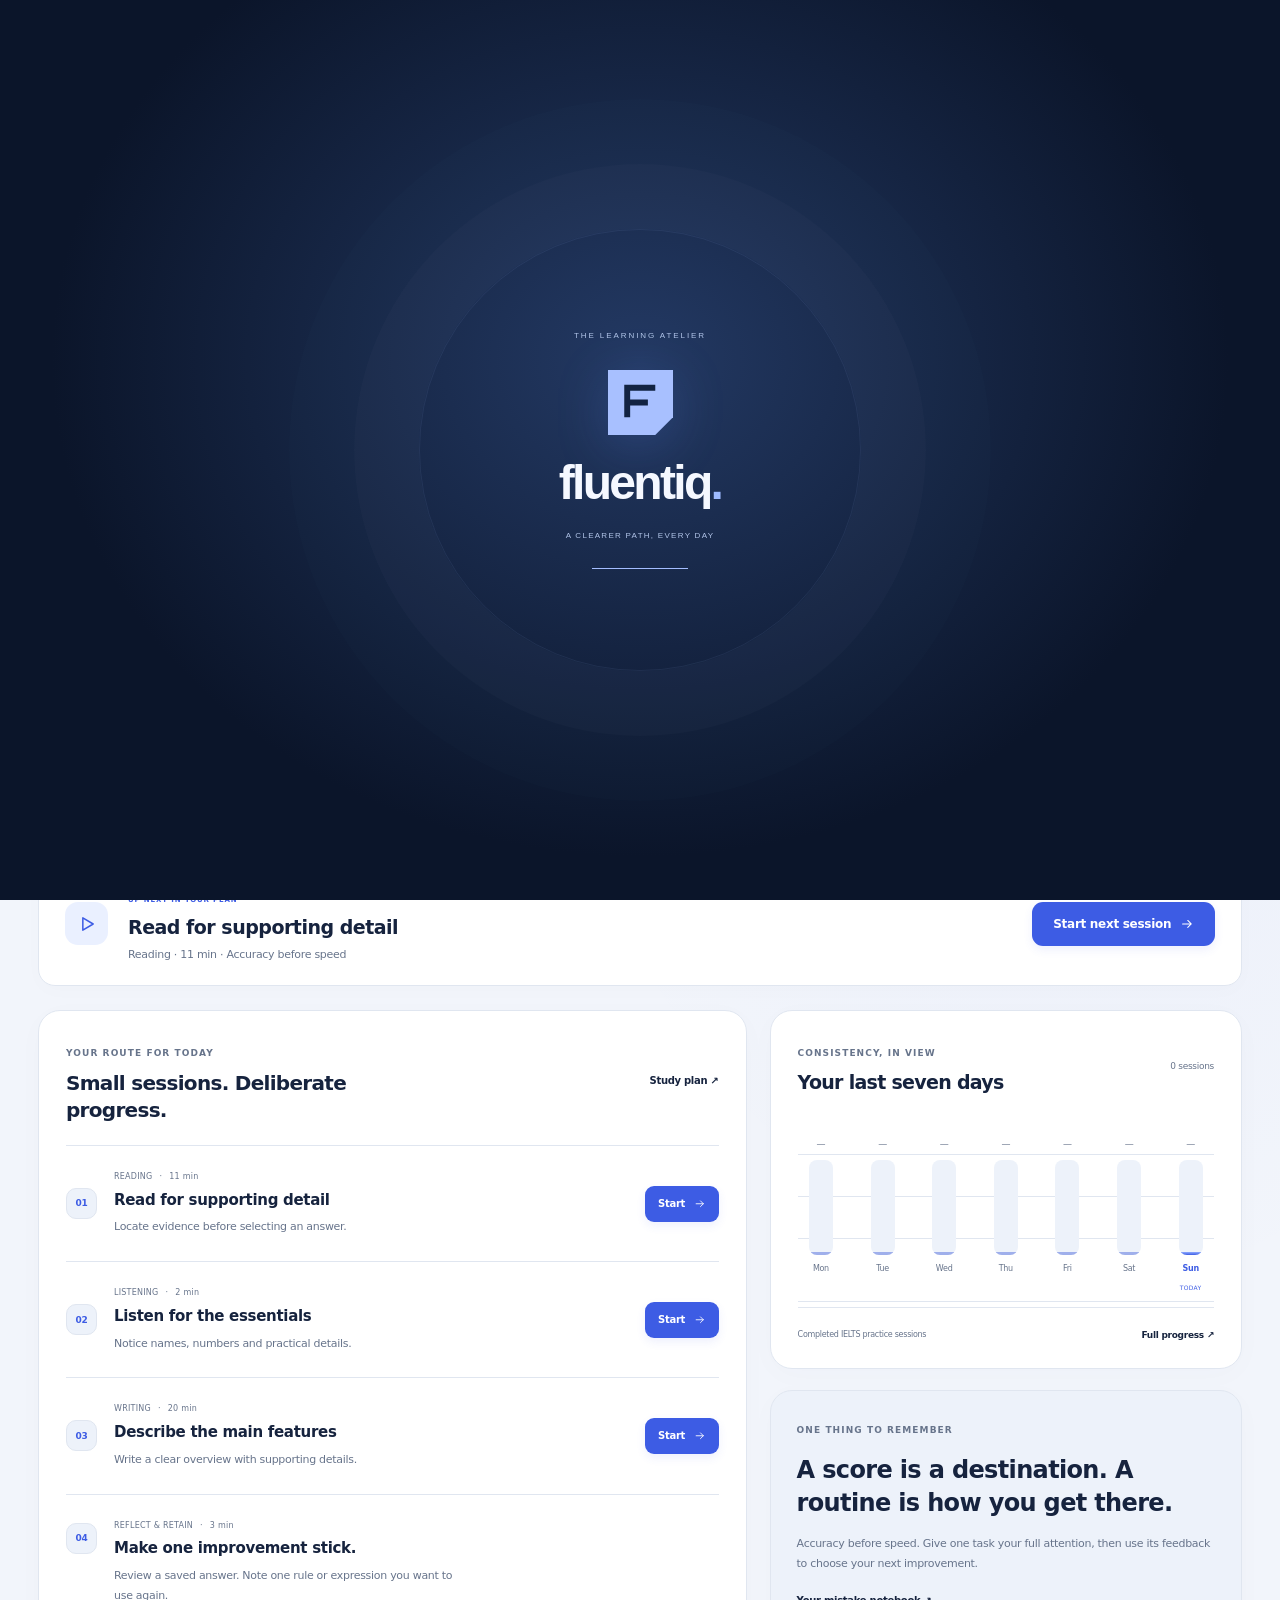
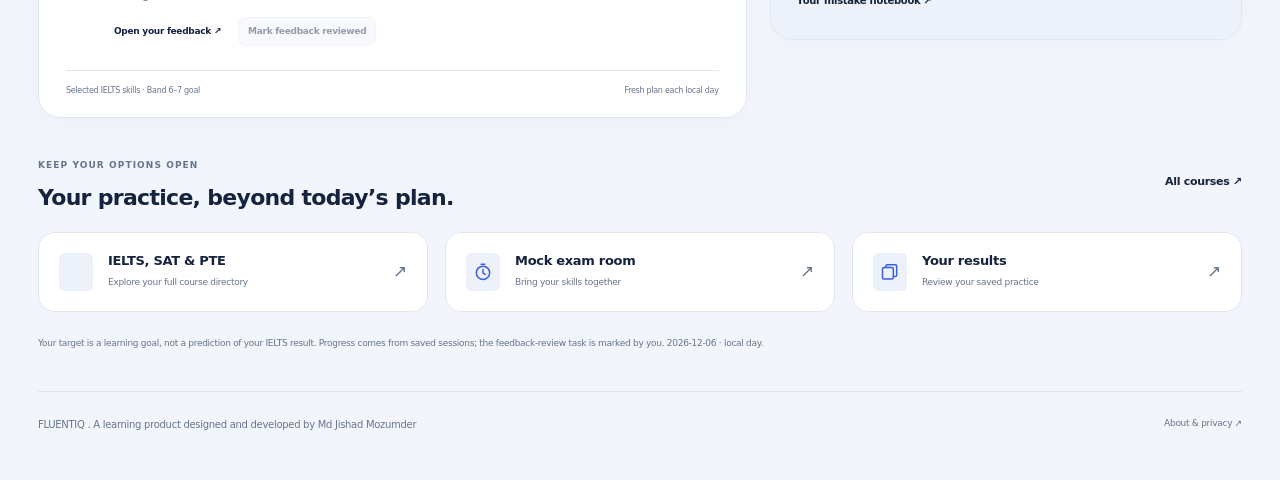
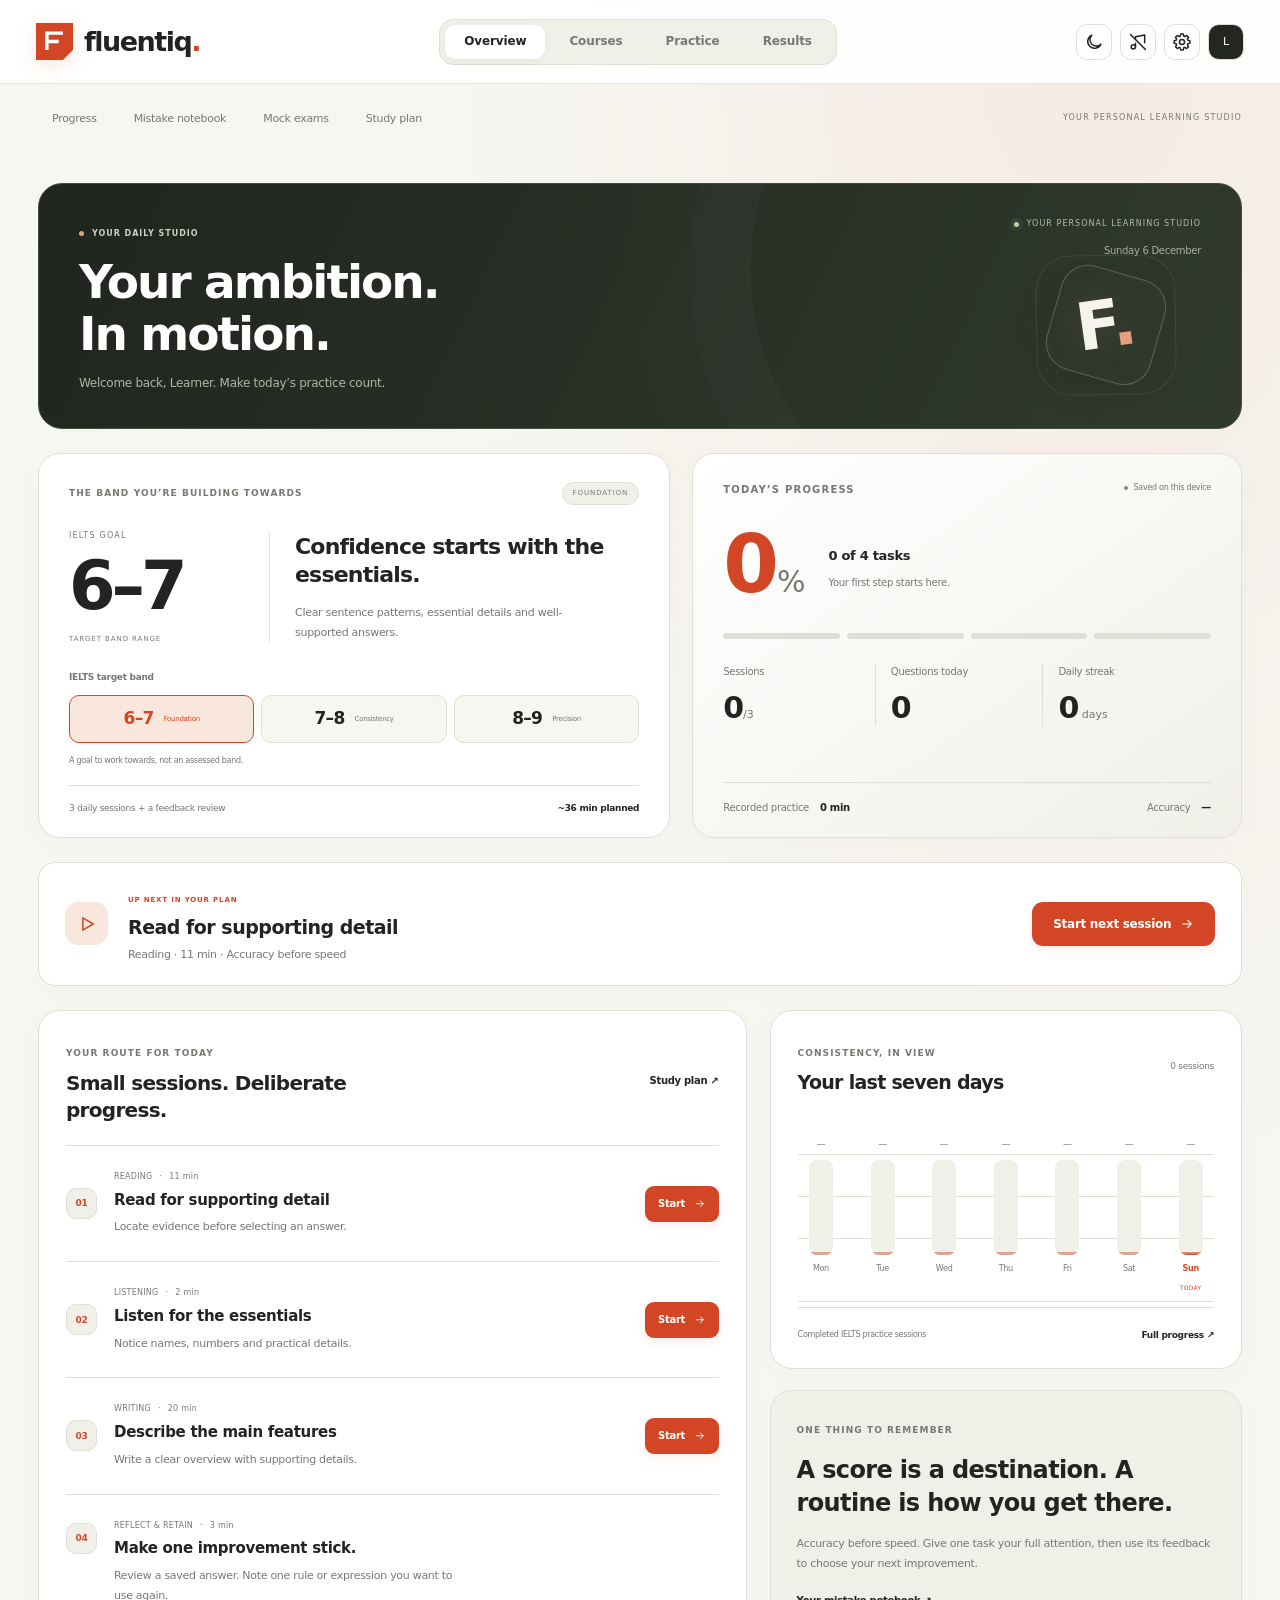
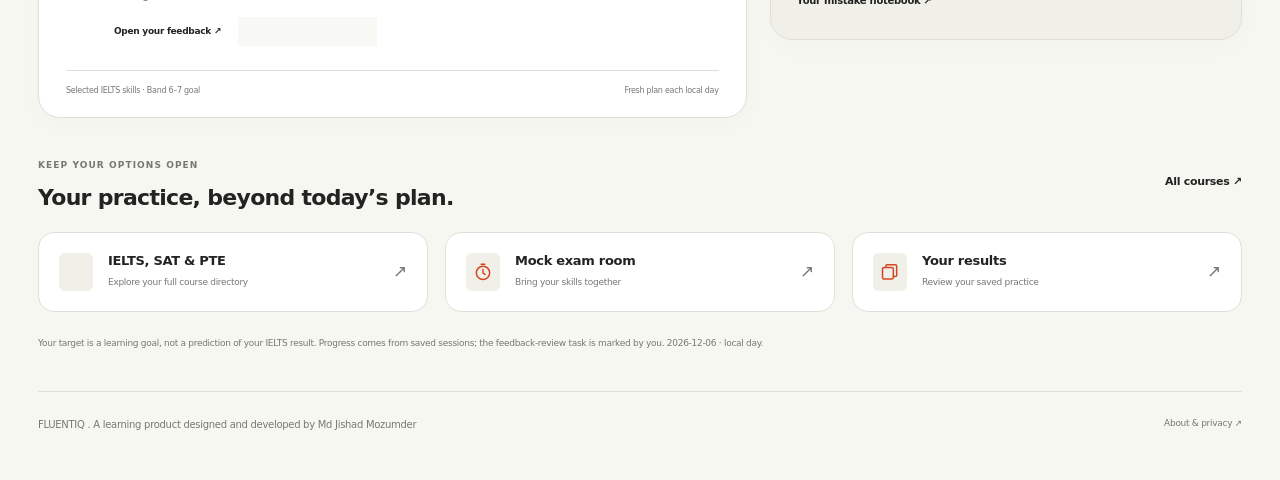
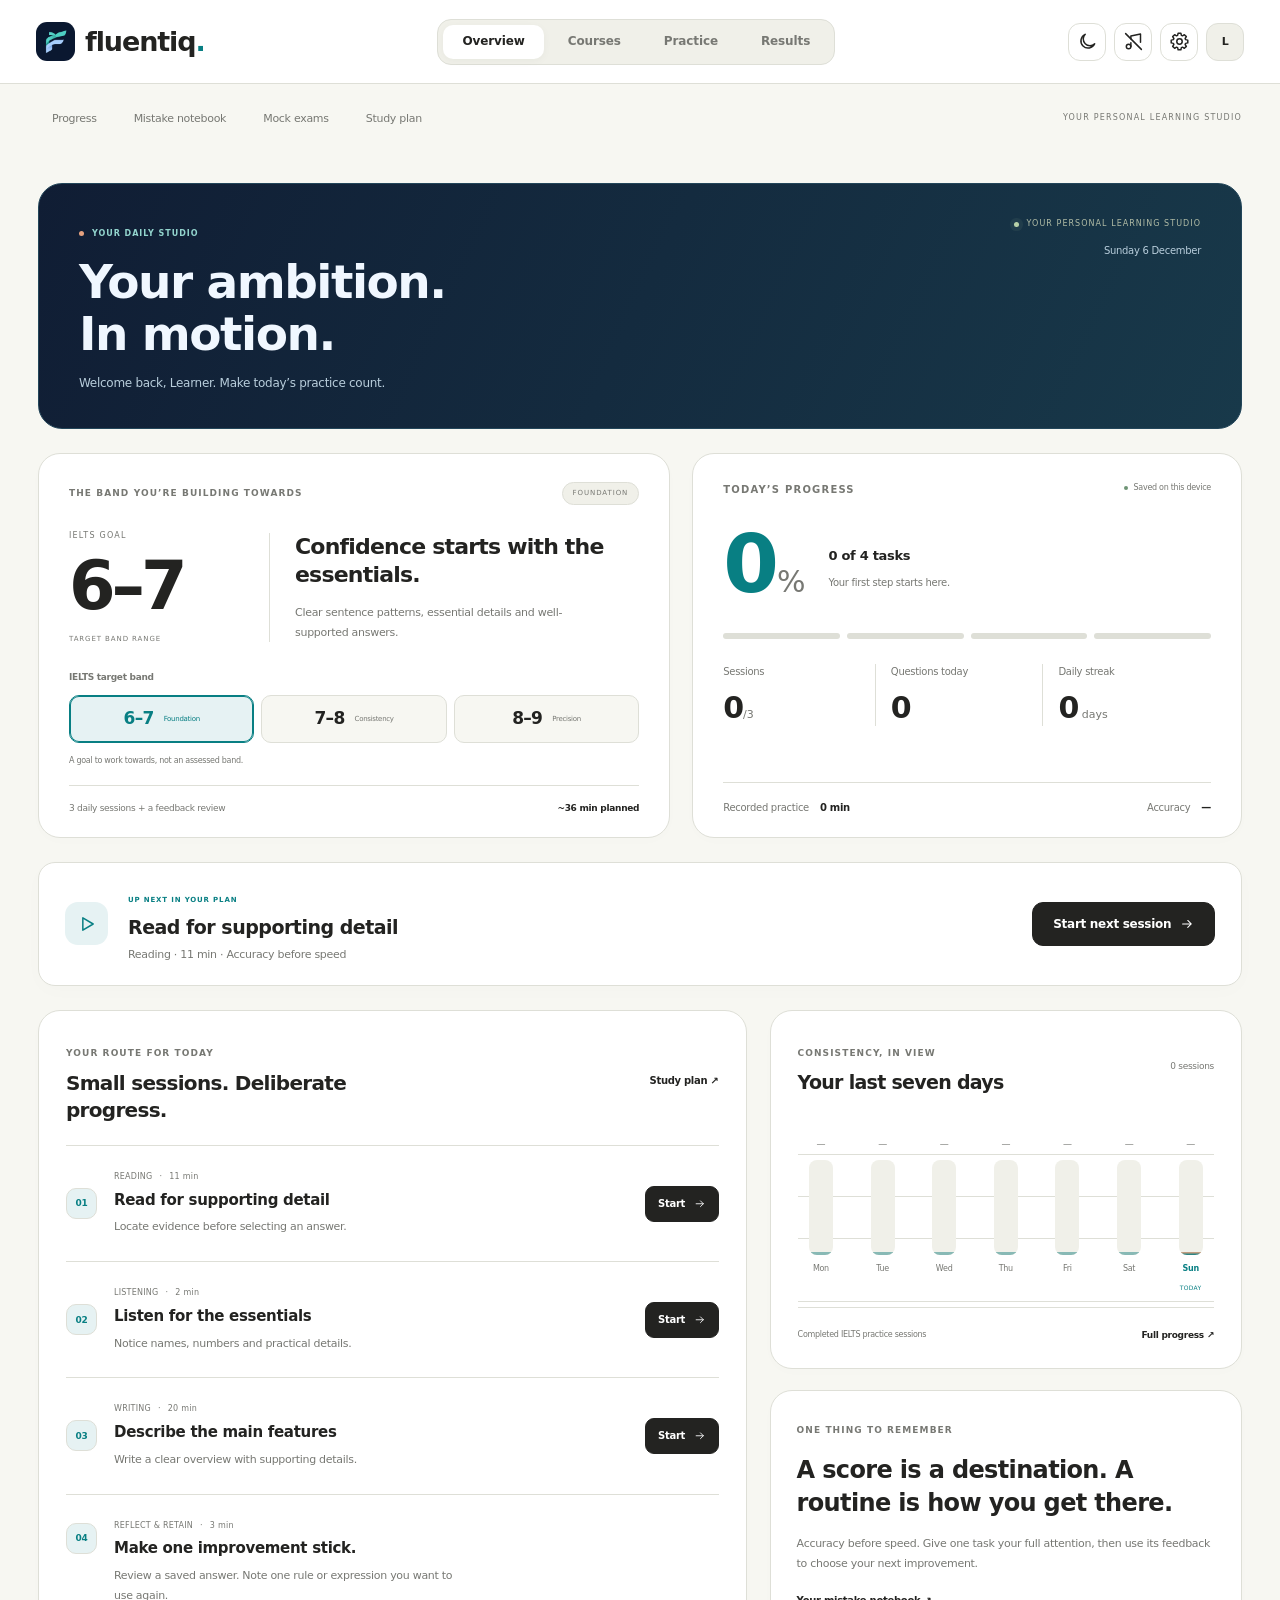
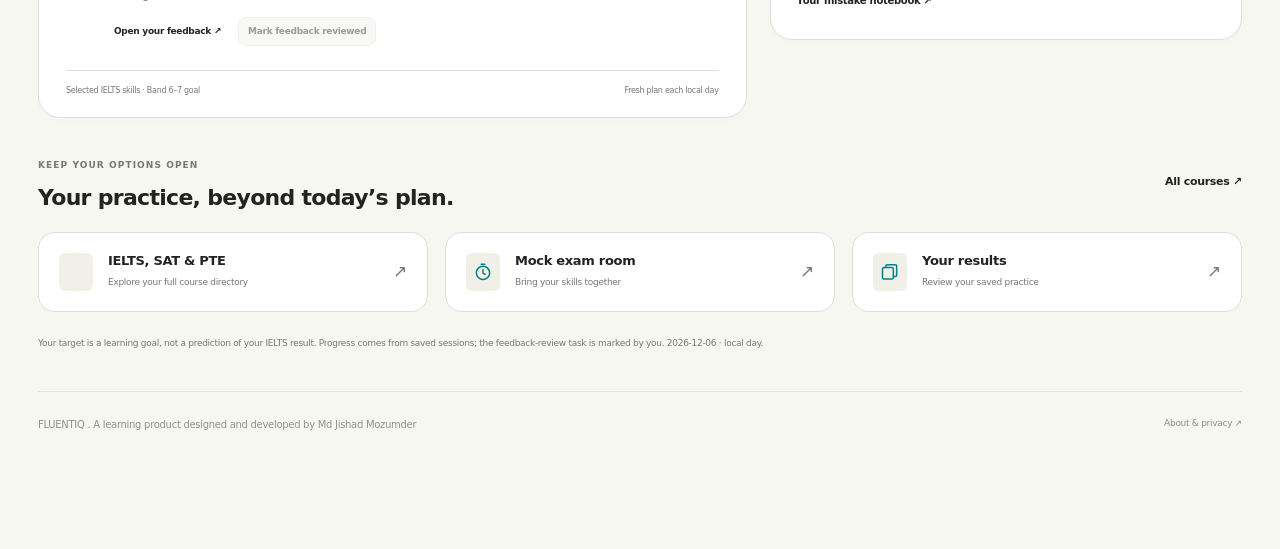
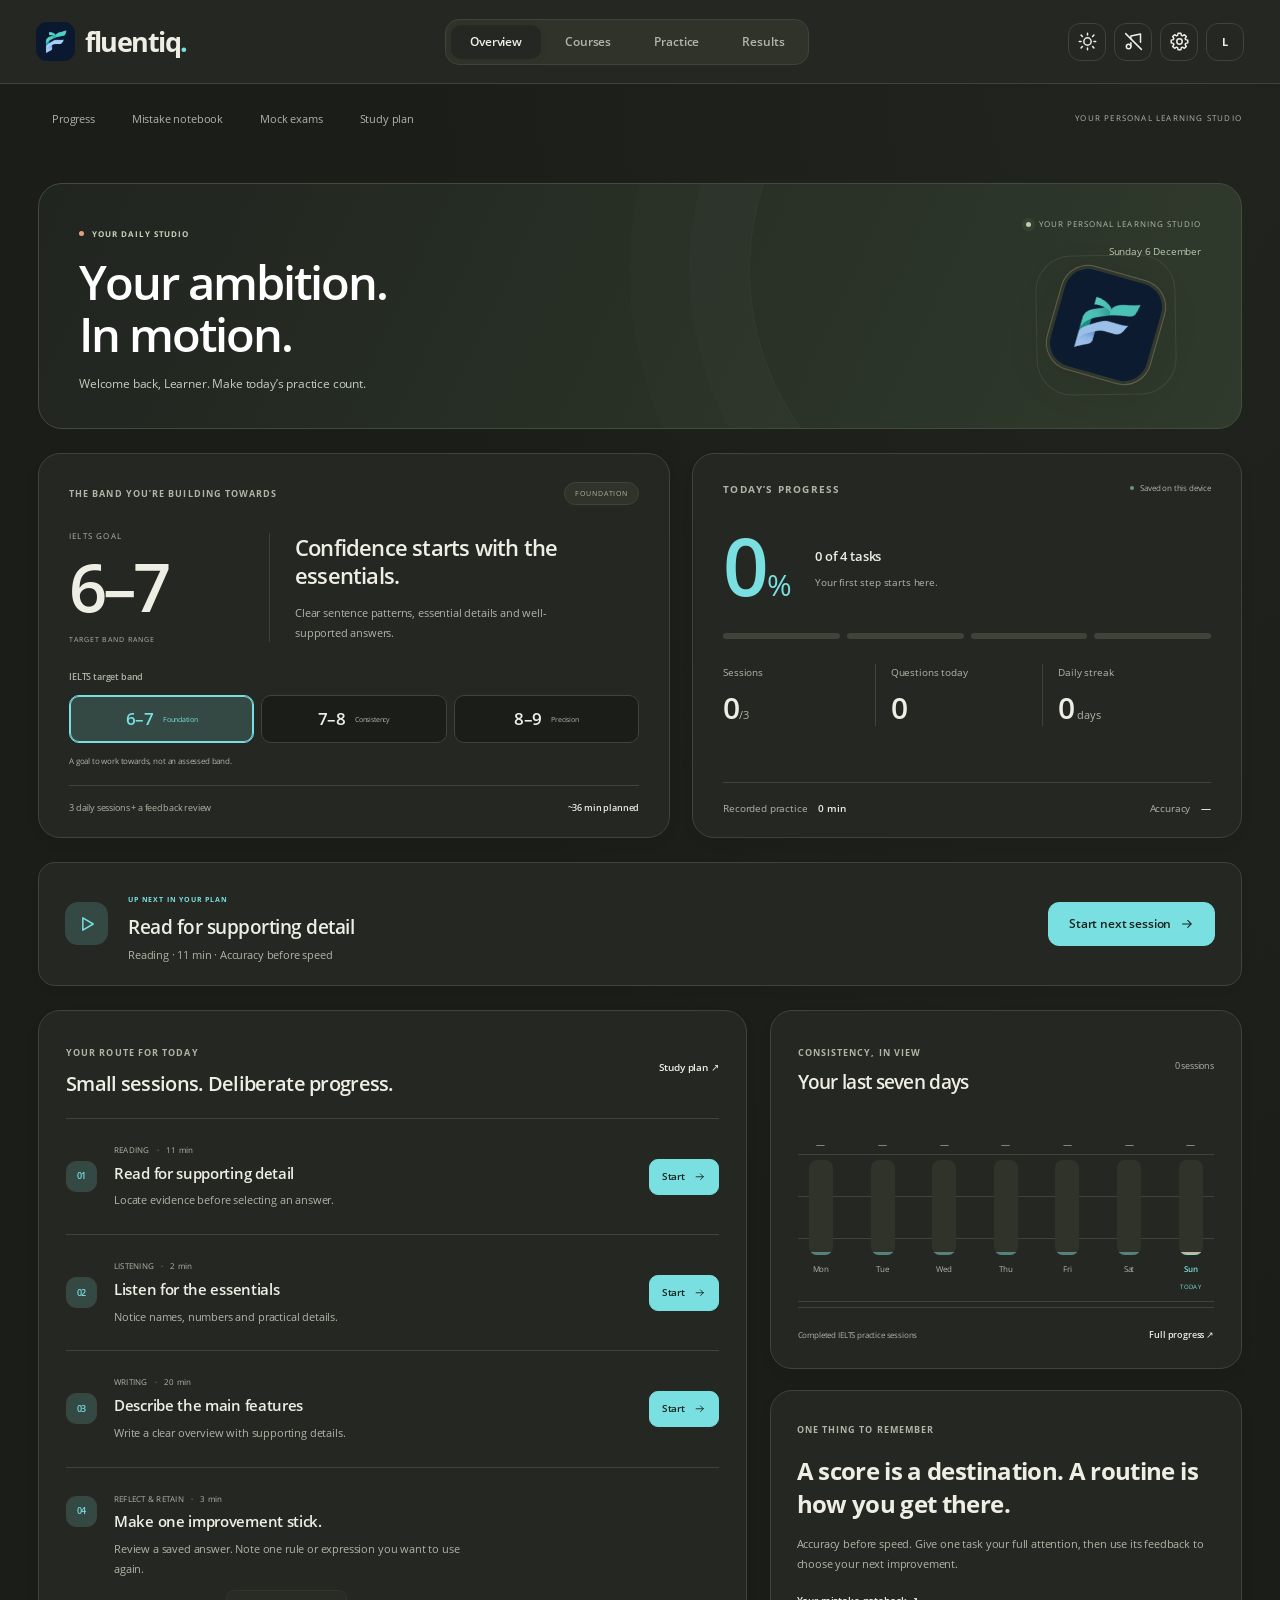
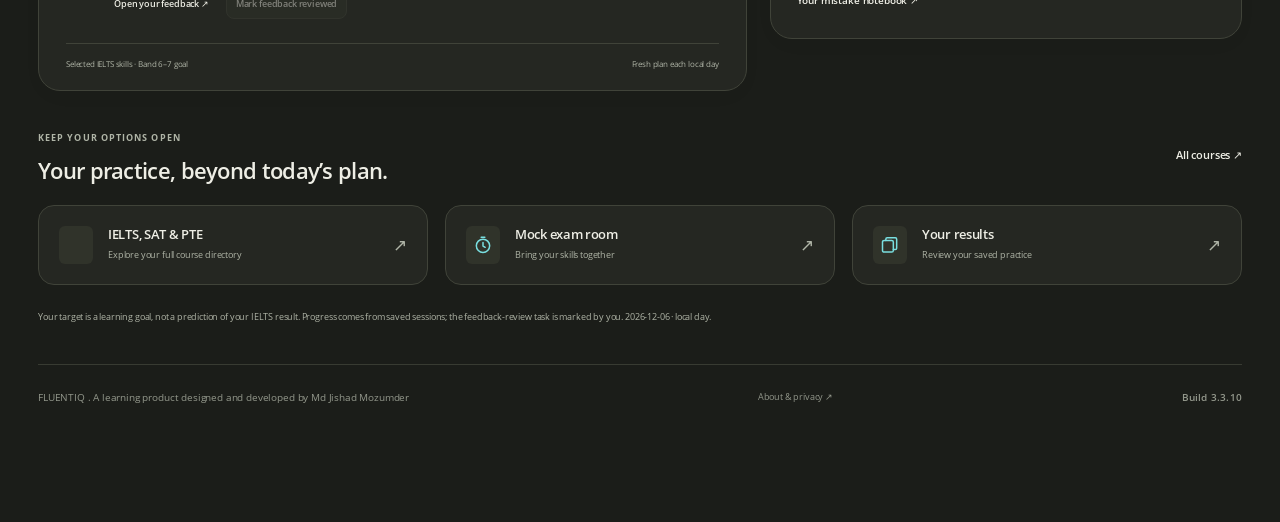
